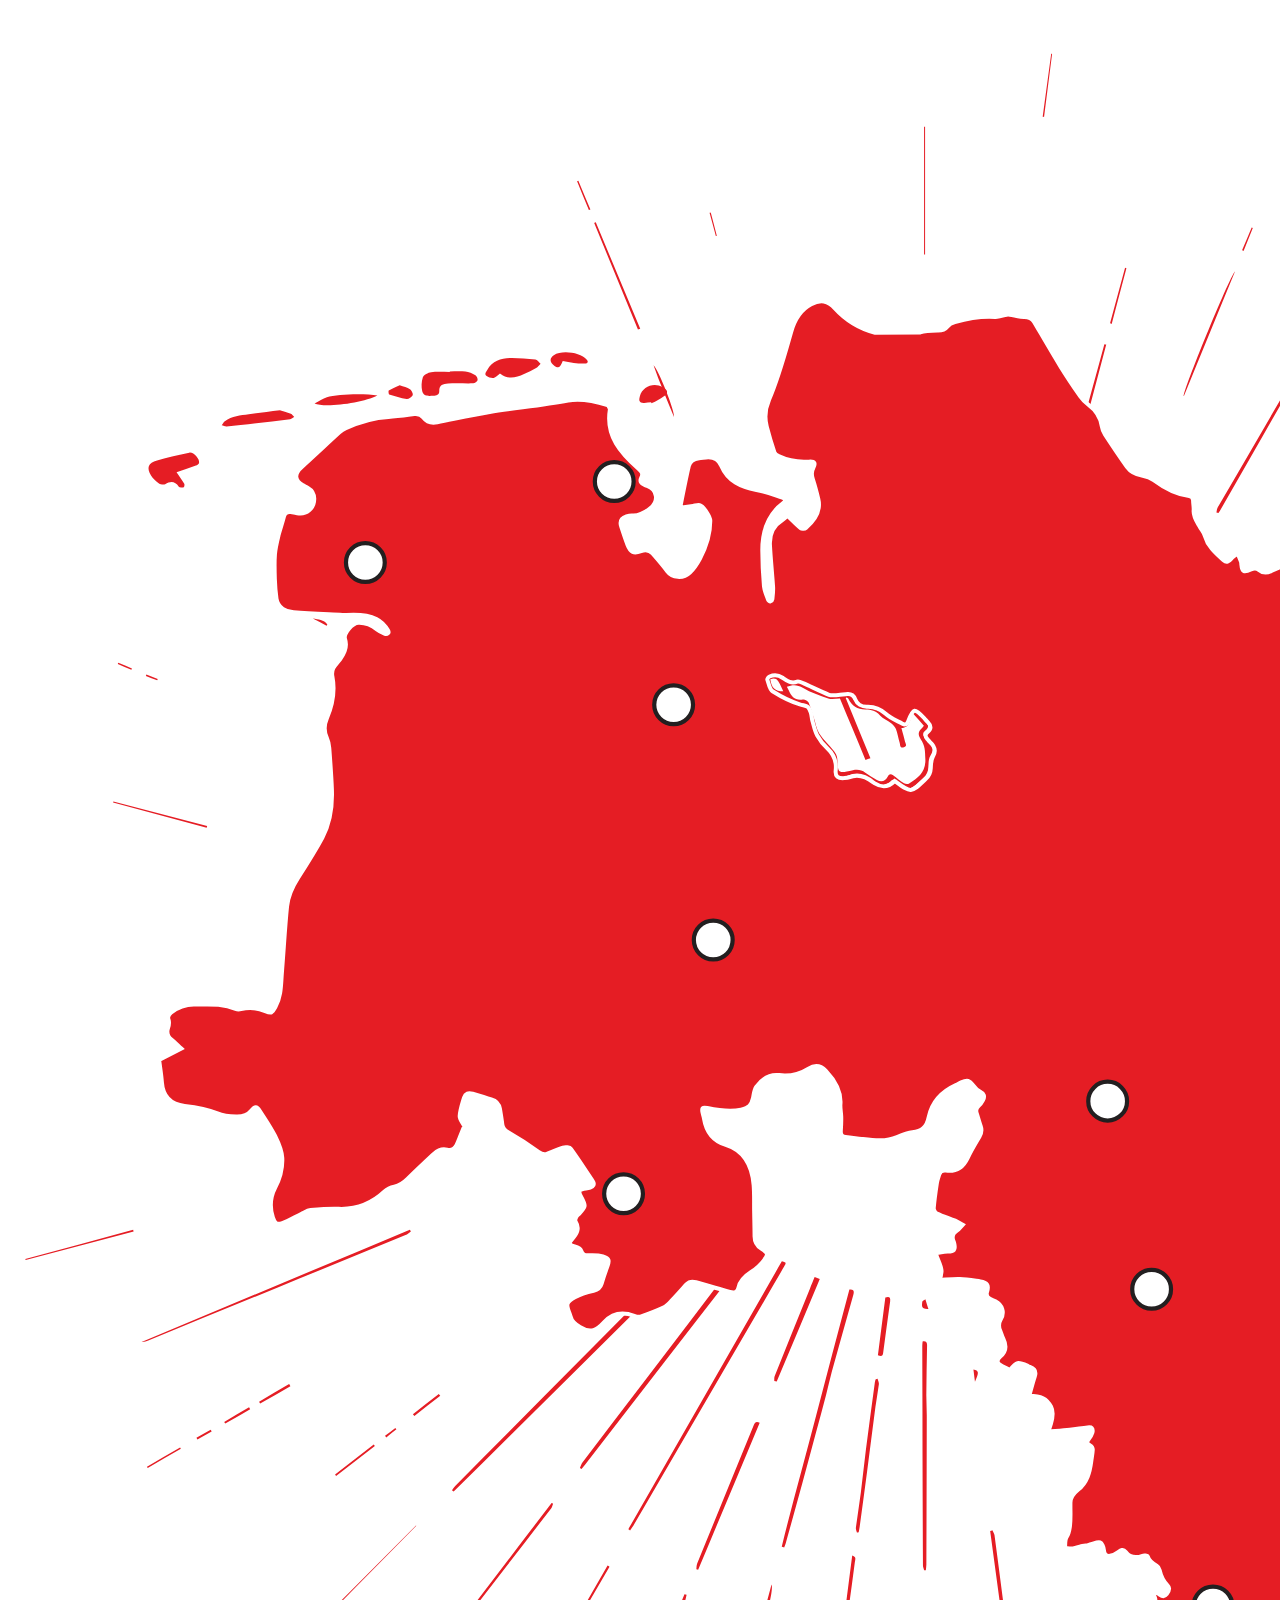
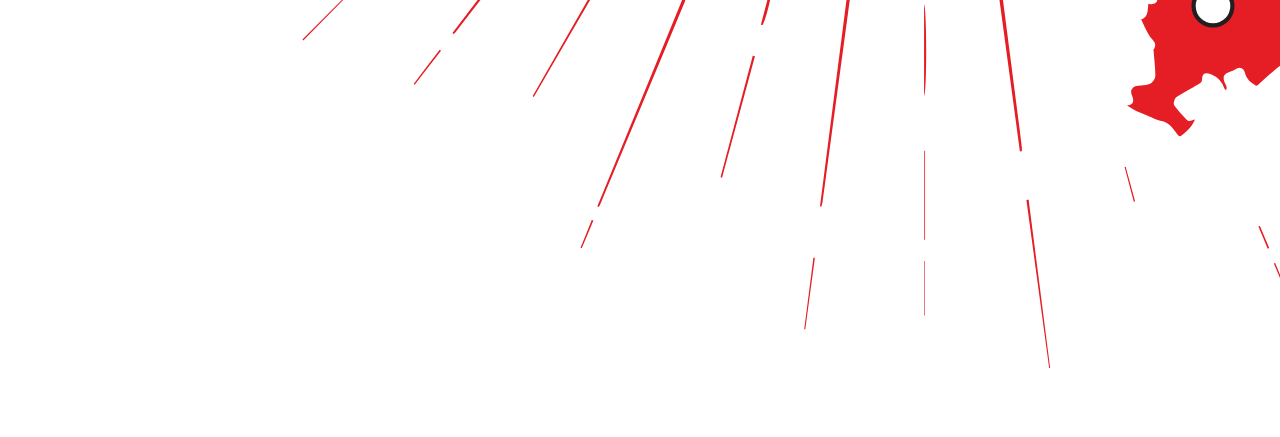
==== index.html @ 207e8966 "initial draft" ====
<!DOCTYPE html>
<meta charset="UTF-8">
<head>

    <link rel="stylesheet" type="text/css" href="tooltipster/dist/css/plugins/tooltipster/sideTip/themes/tooltipster-sideTip-noir.min.css"/>
    <link rel="stylesheet" type="text/css" href="tooltipster/dist/css/tooltipster.bundle.min.css" />

    <script type="text/javascript" src="https://code.jquery.com/jquery-1.10.0.min.js"></script>
    <script type="text/javascript" src="tooltipster/dist/js/tooltipster.bundle.min.js"></script>

    <script>
    $(document).ready(function() {
        $('.tooltip').tooltipster({
            theme: 'tooltipster-noir',
            'maxWidth': 270, // set max width of tooltip box
            trigger: 'custom', // add custom trigger
            contentAsHTML: true,
            triggerOpen: { // open tooltip when element is clicked, tapped (mobile) or hovered
                click: true,
                tap: true,
                mouseenter: true
                },
                triggerClose: { // close tooltip when element is clicked again, tapped or when the mouse leaves it
                click: true,
                scroll: false, // ensuring that scrolling mobile is not tapping!
                tap: true,
                mouseleave: true
                },
            functionInit: function(instance) {
                var svgObject = instance.elementOrigin();
                $.getJSON("./universities.json",
                    function(data) {
                        var instData = data[svgObject.id];
                        var content = "<strong>Universität:</strong> " + instData.name + "<br><br><strong>Projekte:</strong><br><ul><li>" + instData.projects.join('</li><li>') + "</li></ul>";
                        instance.content(content);
                    }).fail(
                        function() {
                            console.log("Error fetching universities data.");
                        });
            },
            functionBefore: function(instance) {
                var svgObject = instance.elementOrigin();
                svgObject.childNodes[0].style.fill = "#231f20";
            },
            functionAfter: function(instance) {
                var svgObject = instance.elementOrigin();
                svgObject.childNodes[0].style.fill = "#ffffff";
            }
        });
    });
    </script>

</head>

<body>
	<h1></h1>
	<div id="mapdiv">
<svg
   version="1.1"
   id="svg2"
   xml:space="preserve"
   width="1955.9067"
   height="2004"
   viewBox="0 0 1955.9067 2004"
   sodipodi:docname="karte_web.svg"
   inkscape:version="1.1 (c68e22c387, 2021-05-23)"
   xmlns:inkscape="http://www.inkscape.org/namespaces/inkscape"
   xmlns:sodipodi="http://sodipodi.sourceforge.net/DTD/sodipodi-0.dtd"
   xmlns="http://www.w3.org/2000/svg"
   xmlns:svg="http://www.w3.org/2000/svg"><defs
     id="defs6"><clipPath
       clipPathUnits="userSpaceOnUse"
       id="clipPath16"><path
         d="M 0,1502.998 H 1466.933 V 0 H 0 Z"
         id="path14" /></clipPath></defs><sodipodi:namedview
     id="namedview4"
     pagecolor="#ffffff"
     bordercolor="#666666"
     borderopacity="1.0"
     inkscape:pageshadow="2"
     inkscape:pageopacity="0.0"
     inkscape:pagecheckerboard="0"
     showgrid="false"
     inkscape:zoom="0.38722555"
     inkscape:cx="977.46649"
     inkscape:cy="1002"
     inkscape:window-width="1920"
     inkscape:window-height="1011"
     inkscape:window-x="0"
     inkscape:window-y="0"
     inkscape:window-maximized="1"
     inkscape:current-layer="g12" />
     <g
     id="g8"
     inkscape:groupmode="layer"
     inkscape:label="karte_web"
     transform="matrix(1.3333333,0,0,-1.3333333,0,2004)"><g
       id="g10"><g
         id="g12"
         clip-path="url(#clipPath16)"><g
           id="g18"
           transform="translate(12.9888,574.5007)"><path
             d="m 0,0 c 26.957,7.341 53.914,14.681 80.871,22.021 0.125,-0.467 0.25,-0.935 0.376,-1.402 C 54.25,13.5 27.253,6.382 0.256,-0.737 0.171,-0.491 0.085,-0.245 0,0"
             style="fill:#e51d24;fill-opacity:1;fill-rule:nonzero;stroke:none"
             id="path20" /></g><g
           id="g22"
           transform="translate(79.019,917.7146)"><path
             d="m 0,0 c 23.444,-6.164 46.888,-12.328 70.332,-18.492 -0.119,-0.449 -0.237,-0.899 -0.356,-1.349 L -0.202,-0.764 C -0.134,-0.509 -0.067,-0.255 0,0"
             style="fill:#e51d24;fill-opacity:1;fill-rule:nonzero;stroke:none"
             id="path24" /></g><g
           id="g26"
           transform="translate(162.1313,452.3259)"><path
             d="M 0,0 C 6.222,3.643 12.444,7.285 18.667,10.927 18.941,10.473 19.215,10.018 19.489,9.563 13.268,5.972 7.047,2.38 0.826,-1.211 0.55,-0.808 0.275,-0.404 0,0"
             style="fill:#e51d24;fill-opacity:1;fill-rule:nonzero;stroke:none"
             id="path28" /></g><g
           id="g30"
           transform="translate(104.2529,418.7673)"><path
             d="m 0,0 c 8.28,4.777 16.56,9.555 24.839,14.332 0.189,-0.329 0.377,-0.658 0.566,-0.987 C 17.116,8.565 8.828,3.786 0.539,-0.994 0.359,-0.662 0.18,-0.331 0,0"
             style="fill:#e51d24;fill-opacity:1;fill-rule:nonzero;stroke:none"
             id="path32" /></g><g
           id="g34"
           transform="translate(152.75,445.1999)"><path
             d="m 0,0 c -3.583,-1.995 -7.165,-3.991 -10.748,-5.987 -0.226,0.383 -0.451,0.767 -0.677,1.151 3.555,2.036 7.111,4.073 10.666,6.11 C -0.506,0.85 -0.253,0.425 0,0"
             style="fill:#e51d24;fill-opacity:1;fill-rule:nonzero;stroke:none"
             id="path36" /></g><g
           id="g38"
           transform="translate(92.5327,1016.4294)"><path
             d="m 0,0 c -3.39,1.448 -6.78,2.897 -10.171,4.346 0.115,0.279 0.231,0.559 0.345,0.839 C -6.409,3.801 -2.992,2.418 0.425,1.035 0.283,0.689 0.142,0.345 0,0"
             style="fill:#e51d24;fill-opacity:1;fill-rule:nonzero;stroke:none"
             id="path40" /></g><g
           id="g42"
           transform="translate(103.7852,1012.8728)"><path
             d="M 0,0 8.514,-3.302 C 8.38,-3.662 8.246,-4.022 8.112,-4.383 5.276,-3.272 2.439,-2.162 -0.397,-1.051 -0.265,-0.701 -0.132,-0.351 0,0"
             style="fill:#e51d24;fill-opacity:1;fill-rule:nonzero;stroke:none"
             id="path44" /></g><g
           id="g46"
           transform="translate(277.0361,1049.4783)"><path
             d="M 0,0 C 0.192,0.315 0.383,0.63 0.575,0.946 -2.038,4.548 -6.329,4.636 -10.303,5.394 -6.869,3.596 -3.435,1.798 0,0 m 486.293,-567.047 c 3.146,7.262 3.016,8.168 -1.15,9.177 0.36,-2.874 0.704,-5.612 1.15,-9.177 M 229.844,86.346 c 4.252,-7.231 8.219,-13.979 12.187,-20.727 0.369,0.044 0.739,0.087 1.108,0.13 0.558,3.907 0.92,7.855 1.722,11.712 1.049,5.045 -2.769,7.46 -5.338,10.538 -0.389,0.465 -1.647,0.468 -2.419,0.3 -2.191,-0.474 -4.338,-1.149 -7.26,-1.953 M -1.765,173.549 c -8.93,1.656 -29.992,1.194 -37.905,-1.187 -3.08,-0.927 -5.819,-2.987 -9.247,-4.817 7.768,-3.469 36.383,0.389 47.152,6.004 M 101.56,-385.835 c 0.047,0.38 0.095,0.761 0.143,1.142 -2.374,1.086 -4.688,2.337 -7.137,3.216 -3.038,1.091 -4.88,2.999 -5.329,6.216 -0.243,1.748 -0.499,3.495 -0.77,5.24 -1.743,11.22 -1.682,11.428 -12.517,14.709 -10.541,3.19 -9.203,5.478 -12.34,-7.266 -0.854,-3.469 -0.898,-6.245 2.125,-8.816 1.061,-0.902 1.889,-4.082 1.392,-4.493 -3.795,-3.142 -3.598,-7.893 -5.333,-11.822 -2.774,-6.285 -5.157,-8.312 -10.196,-7.433 -6.941,1.211 -10.236,-3.621 -14.025,-8.04 21.329,5.783 42.657,11.565 63.987,17.347 M 978.668,-69.86 c -0.913,-0.812 -1.943,-1.679 -2.917,-2.605 -2.918,-2.772 -4.417,-2.624 -6.521,0.777 -1.659,2.681 -3.203,5.433 -4.862,8.113 -2.151,3.471 -3.818,3.741 -6.952,1.019 -3.042,-2.642 -6.03,-5.353 -8.94,-8.14 -1.864,-1.786 -3.805,-2.633 -6.027,-0.895 -4.462,3.488 -9.014,6.89 -13.211,10.678 -7.493,6.764 -14.485,14.106 -22.201,20.593 -5.218,4.385 -11.12,8.075 -17.079,11.433 -7.384,4.16 -14.689,8.274 -19.604,15.447 -2.483,3.624 -5.178,6.658 -9.784,7.702 -3.235,0.733 -4.948,3.17 -5.157,6.639 -0.243,4.024 -0.563,8.053 -1.088,12.048 -0.549,4.174 -3.035,7.822 -6.693,8.965 -9.075,2.835 -18.654,2.529 -27.574,-0.228 -5.334,-1.648 -9.735,-1.436 -14.426,0.683 -2.635,1.191 -5.22,2.53 -7.701,4.017 -8.658,5.19 -17.277,10.445 -25.878,15.73 -6.909,4.245 -14.197,6.416 -22.489,6.604 -7.103,0.161 -12.134,-1.679 -15.723,-7.887 -0.878,-1.518 -2.977,-2.957 -4.706,-3.231 -3.961,-0.629 -8.138,-1.133 -12.04,-0.51 -3.128,0.498 -6.67,2.08 -8.795,4.341 -3.214,3.419 -5.865,7.094 -10.788,8.292 -1.317,0.32 -2.671,1.621 -3.444,2.832 -2.265,3.548 -4.957,3.846 -8.627,2.225 -3.024,-1.337 -6.685,-1.504 -6.479,-6.259 0.039,-0.89 -1.331,-2.148 -2.343,-2.718 -2.626,-1.479 -5.403,-2.696 -8.141,-3.968 -3.243,-1.505 -6.36,-1.468 -9.186,0.975 -1.913,1.653 -3.777,1.387 -5.917,0.297 -5.259,-2.678 -6.709,-1.831 -7.195,3.904 -0.053,0.628 -0.014,1.301 -0.233,1.872 -0.809,2.119 -1.707,4.203 -2.572,6.301 -1.641,-1.364 -3.485,-2.549 -4.871,-4.135 -1.726,-1.976 -3.35,-3.228 -5.677,-1.113 -5.784,5.259 -11.788,10.297 -14.003,18.377 -0.635,2.318 -2.407,4.32 -3.636,6.48 -2.275,3.998 -5.289,7.653 -4.764,12.789 0.24,2.347 -0.469,4.776 -0.424,7.162 0.041,2.243 -0.974,3.313 -3.015,3.501 -10.2,0.941 -18.555,5.855 -26.561,11.818 -2.321,1.729 -5.389,2.887 -8.267,3.344 -4.914,0.781 -9.032,2.755 -11.843,6.705 -5.629,7.911 -11.023,15.995 -16.339,24.123 -1.213,1.854 -2.141,4.112 -2.463,6.292 -1.025,6.938 -4.532,12.085 -10.111,16.181 -2.304,1.692 -4.411,3.872 -6.039,6.223 -5.086,7.342 -10.105,14.746 -14.772,22.357 -6.787,11.069 -13.26,22.331 -19.833,33.531 -1.739,2.963 -4.17,3.726 -7.585,3.691 -3.52,-0.036 -7.048,1.105 -10.581,1.679 -0.786,0.128 -1.634,0.179 -2.408,0.03 -2.891,-0.557 -5.811,-1.902 -8.635,-1.706 -10.374,0.716 -20.365,-1.029 -30.209,-3.907 -2.068,-0.605 -4.337,-1.786 -5.653,-3.401 -1.94,-2.379 -4.033,-2.849 -6.884,-2.91 -4.486,-0.096 -9.148,-0.147 -13.401,-1.375 -11.339,-3.273 -22.287,-3.292 -33.854,-0.302 -12.171,3.147 -21.954,9.225 -30.216,18.298 -5.361,5.887 -10.667,6.803 -17.771,3.109 -8.538,-4.439 -12.587,-12.167 -15.049,-20.866 -4.843,-17.111 -9.422,-34.277 -16.522,-50.673 -2.733,-6.313 -3.54,-13.213 -1.763,-20.047 1.71,-6.577 3.663,-13.099 5.775,-19.558 0.381,-1.164 1.908,-2.206 3.148,-2.795 7.211,-3.422 14.793,-4.713 22.803,-4.09 4.266,0.332 5.139,-1.228 3.182,-4.821 -1.517,-2.784 -1.308,-5.402 -0.336,-8.348 1.61,-4.877 2.902,-9.87 4.102,-14.869 2.272,-9.454 -2.667,-15.995 -9.279,-21.638 -0.826,-0.704 -3.169,-0.831 -3.943,-0.187 -3.382,2.816 -6.444,6.015 -9.839,9.284 -1,-0.867 -2.271,-2.313 -3.84,-3.269 -7.021,-4.281 -9.752,-10.83 -9.366,-18.606 0.525,-10.575 1.682,-21.118 2.368,-31.688 0.195,-2.989 -0.219,-6.034 -0.559,-9.03 -0.074,-0.657 -0.929,-1.43 -1.609,-1.72 -0.304,-0.129 -1.361,0.696 -1.562,1.269 -1.165,3.306 -2.821,6.61 -3.111,10.017 -0.77,9.038 -1.243,18.127 -1.255,27.195 -0.017,13.955 3.762,26.426 15.571,35.281 2.066,1.549 2.068,3.311 -0.558,4.153 -6.438,2.065 -12.836,4.5 -19.446,5.732 -11.657,2.174 -21.438,6.469 -26.391,18.179 -2.105,4.976 -6.134,6.758 -11.356,6.196 -1.755,-0.188 -3.519,-0.304 -5.269,-0.528 -3.697,-0.474 -6.829,-2.396 -7.661,-5.897 -2.375,-9.987 -4.208,-20.102 -6.496,-31.354 3.813,0.569 6.674,1.008 9.538,1.422 1.716,0.247 3.542,0.927 5.134,0.575 2.812,-0.621 7.92,-8.625 7.927,-11.638 0.028,-10.23 -3.01,-19.674 -7.778,-28.543 -2.004,-3.728 -4.429,-7.459 -7.459,-10.354 -5.177,-4.947 -13.37,-4.024 -17.07,0.944 -3.434,4.613 -7.247,8.949 -10.997,13.318 -2.337,2.724 -5.273,3.135 -8.586,1.822 -5.425,-2.151 -8.085,-0.981 -10.224,4.675 -1.695,4.479 -3.183,9.039 -4.669,13.594 -1.411,4.327 -0.448,6.28 3.845,7.727 1.414,0.476 2.983,0.844 4.448,0.751 5.496,-0.353 9.696,2.284 13.655,5.563 6.383,5.285 5.132,13.577 -2.474,16.543 -0.587,0.229 -1.154,0.518 -1.755,0.702 -3.057,0.936 -4.079,2.798 -2.606,5.752 1.383,2.776 0.252,4.216 -2.009,6.216 -13.31,11.769 -24.892,24.551 -21.658,44.447 0.041,0.249 0.166,0.568 0.063,0.741 -0.563,0.951 -0.998,2.439 -1.816,2.706 -9.59,3.137 -18.975,5.524 -29.553,3.565 -19.456,-3.603 -39.225,-5.48 -58.778,-8.613 -13.188,-2.114 -26.227,-5.162 -39.337,-7.765 -4.148,-0.824 -7.883,-0.014 -10.481,3.534 -1.829,2.495 -4.053,2.988 -6.936,2.602 -6.377,-0.853 -12.765,-1.815 -19.178,-2.154 -11.278,-0.597 -21.802,-3.803 -31.982,-8.385 -1.801,-0.811 -3.529,-1.982 -4.991,-3.316 -9.563,-8.724 -18.964,-17.627 -28.583,-26.287 -5.126,-4.615 -4.84,-9.755 1.127,-13.101 1.32,-0.74 2.723,-1.329 4.043,-2.07 3.142,-1.765 4.644,-4.518 4.698,-8.087 0.11,-7.177 -5.869,-12.277 -12.745,-10.898 -1.607,0.323 -3.227,0.58 -4.844,0.856 -2.852,0.488 -4.422,-0.59 -5.152,-3.524 -1.154,-4.639 -2.852,-9.145 -3.991,-13.788 -1.159,-4.731 -2.372,-9.524 -2.741,-14.353 -0.471,-6.148 -0.277,-12.364 -0.071,-18.541 0.165,-4.958 0.509,-9.941 1.248,-14.841 1.05,-6.965 7.36,-9.75 12.851,-10.192 12.16,-0.981 24.368,-1.365 36.558,-1.978 1.007,-0.051 2.022,-0.049 3.027,0.016 7.688,0.496 15.23,0.641 22.477,-2.985 C 1.442,4.022 4.096,1.154 6.133,-2.531 6.455,-3.113 6.665,-4.305 6.365,-4.564 5.81,-5.044 4.671,-5.429 4.072,-5.169 c -2.168,0.94 -4.45,1.871 -6.255,3.34 -3.997,3.253 -8.432,5.036 -13.548,4.931 -4.859,-0.101 -11.67,-8.072 -10.295,-12.297 1.916,-5.888 -0.244,-10.415 -3.677,-14.958 -2.864,-3.789 -7.045,-6.831 -5.839,-12.894 2.177,-10.958 0.188,-21.544 -4.217,-31.77 -2.016,-4.681 -2.149,-9.456 0.051,-14.311 1.067,-2.356 1.63,-5.068 1.832,-7.665 0.807,-10.44 1.597,-20.891 1.992,-31.353 0.473,-12.523 -1.213,-24.854 -7.179,-35.984 -5.531,-10.319 -11.859,-20.232 -18.212,-30.083 -4.263,-6.611 -7.449,-13.689 -8.24,-21.346 -1.682,-16.296 -2.468,-32.682 -3.837,-49.013 -0.752,-8.988 -0.298,-18.235 -4.915,-26.54 -2.486,-4.471 -2.879,-4.963 -7.692,-2.961 -5.959,2.478 -11.843,3.095 -18.069,1.482 -1.27,-0.329 -2.89,-0.322 -4.073,0.181 -10.145,4.317 -20.79,3.211 -31.36,3.198 -6.478,-0.009 -12.051,-2.147 -17.117,-6.07 -1.884,-1.46 -2.803,-2.622 -1.852,-5.276 0.655,-1.825 0.263,-4.314 -0.393,-6.259 -1.243,-3.692 -0.23,-6.315 2.642,-8.66 2.288,-1.869 4.394,-3.961 7.372,-6.675 -6.357,-3.248 -11.87,-6.065 -16.676,-8.52 0.733,-5.772 1.691,-11.324 2.091,-16.914 0.755,-10.511 6.477,-16.466 17.086,-17.607 8.404,-0.905 16.649,-2.307 24.615,-5.591 4.29,-1.769 9.291,-2.303 13.996,-2.426 4.063,-0.105 8.344,0.632 11.232,4.35 2.827,3.641 4.223,3.595 6.691,-0.314 3.837,-6.078 8.019,-12.001 11.195,-18.416 2.581,-5.216 5.19,-10.994 5.461,-16.634 0.364,-7.59 -1.659,-15.215 -5.296,-22.219 -3.716,-7.158 -4.231,-14.647 -1.751,-22.393 1.368,-4.272 2.804,-5.773 7.044,-4.272 5.026,1.778 9.643,4.695 14.476,7.04 2.172,1.053 4.382,2.542 6.672,2.746 7.032,0.627 14.131,1.214 21.167,0.93 13.399,-0.54 24.629,3.836 34.329,12.959 1.916,1.802 4.723,3.094 7.323,3.631 4.083,0.844 7.046,2.935 9.911,5.776 6.534,6.477 13.268,12.754 19.995,19.034 2.723,2.541 6.131,3.828 9.764,2.983 3.516,-0.818 5.6,0.483 7.04,3.37 0.947,1.901 1.661,3.919 2.465,5.891 1.159,2.847 2.304,5.699 3.404,8.423 -1.155,2.327 -3.632,4.999 -3.483,7.515 0.277,4.687 1.944,9.324 3.298,13.902 0.935,3.161 3.349,3.784 6.348,2.847 4.694,-1.465 9.39,-2.931 14.119,-4.279 3.682,-1.049 5.81,-3.407 6.433,-7.122 0.647,-3.855 1.29,-7.714 1.772,-11.592 0.357,-2.875 1.735,-4.33 4.394,-5.847 7.835,-4.475 15.458,-9.396 22.742,-14.718 2.232,-1.632 3.796,-2.544 6.298,-1.529 3.974,1.612 7.869,3.512 11.975,4.658 1.869,0.521 5.219,0.301 6.09,-0.897 5.759,-7.924 11.08,-16.17 16.419,-24.392 1.422,-2.192 0.447,-3.877 -1.949,-4.657 -1.07,-0.348 -2.203,-0.533 -3.321,-0.697 -5.429,-0.798 -5.946,-1.859 -3.251,-6.769 3.391,-6.182 3.3,-6.873 -1.609,-12.088 -0.778,-0.827 -1.819,-1.521 -2.287,-2.493 -0.491,-1.019 -1.005,-2.653 -0.533,-3.409 3.316,-5.31 0.921,-9.273 -2.581,-13.203 -2.846,-3.194 -2.263,-4.319 1.871,-5.527 1.837,-0.536 4.39,-1.735 4.864,-3.201 1.115,-3.448 3.113,-3.506 6.044,-3.396 3.438,0.13 7.075,0.148 10.313,-0.826 4.76,-1.433 5.061,-3.083 3.303,-7.712 -1.603,-4.221 -3.065,-8.51 -4.297,-12.851 -0.91,-3.204 -2.664,-4.489 -6.003,-5.207 -4.837,-1.041 -9.802,-2.539 -14.058,-4.984 -6.659,-3.825 -6.704,-5.117 -3.96,-12.17 0.32,-0.823 0.714,-1.636 0.889,-2.493 0.836,-4.092 3.795,-5.594 7.168,-7.748 7.859,-5.019 12.539,-2.033 17.887,3.859 6.09,6.708 14.014,7.854 22.561,4.711 1.461,-0.537 3.358,-1.024 4.702,-0.547 5.938,2.107 11.841,4.375 17.558,7.015 2.181,1.009 3.974,3.034 5.689,4.839 3.803,4.003 7.459,8.148 11.15,12.258 2.027,2.257 4.332,2.502 7.187,1.638 8.448,-2.555 16.974,-4.851 25.439,-7.348 3.188,-0.94 5.662,-0.481 6.36,3.098 1.091,5.587 4.735,8.759 9.304,11.682 3.618,2.317 7.115,5.289 9.651,8.721 3.739,5.058 3.417,5.829 -1.832,9.14 -3.507,2.214 -4.961,5.09 -4.978,9.078 -0.028,6.304 -0.218,12.608 -0.324,18.913 -0.109,6.549 0.166,13.13 -0.373,19.642 -1.157,13.983 -6.276,25.623 -20.951,30.14 -9.945,3.061 -14.691,9.93 -16.28,19.679 -0.243,1.487 -0.775,2.925 -1.099,4.403 -0.807,3.686 -0.094,4.233 3.599,3.478 8.364,-1.71 16.713,-3.248 25.321,-1.147 5.829,1.423 7.614,2.88 8.944,8.728 0.636,2.796 0.791,6.042 2.361,8.22 4.102,5.693 9.42,9.875 17.139,8.929 7.939,-0.975 15.287,0.588 22.057,4.859 4.816,3.038 9.504,2.134 13.098,-1.658 6.606,-6.973 11.699,-14.791 10.896,-25.159 -0.228,-2.945 0.447,-5.954 0.589,-8.94 0.095,-2 0.01,-4.012 -0.049,-6.018 -0.057,-1.883 -0.233,-3.763 -0.271,-5.646 -0.049,-2.426 1.158,-3.649 3.619,-3.891 4.016,-0.394 8.012,-0.98 12.021,-1.442 8.906,-1.026 17.78,-2.225 26.488,1.445 3.697,1.558 7.605,3.176 11.526,3.521 7.271,0.64 10.772,4.181 12.224,11.207 2.396,11.582 9.735,19.391 20.39,24.226 1.378,0.625 2.706,1.358 4.073,2.008 4.579,2.178 6.067,1.666 9.217,-2.462 1.323,-1.734 2.924,-3.56 4.819,-4.484 3.14,-1.531 3.769,-3.564 2.315,-6.384 -0.788,-1.53 -1.824,-3.094 -3.143,-4.148 -2.009,-1.603 -2.42,-3.317 -1.651,-5.635 1.071,-3.227 1.905,-6.537 3.047,-9.738 1.016,-2.846 0.645,-5.252 -0.936,-7.865 -3.194,-5.279 -6.316,-10.635 -8.986,-16.191 -3.311,-6.888 -8.602,-10.225 -16.176,-9.253 -2.519,0.325 -4.227,-0.369 -4.982,-2.851 -0.659,-2.166 -1.461,-4.323 -1.798,-6.546 -0.946,-6.225 -1.853,-12.467 -2.368,-18.735 -0.107,-1.31 1.209,-3.46 2.426,-4.025 4.449,-2.063 9.169,-3.536 13.713,-5.408 1.962,-0.808 3.746,-2.046 5.61,-3.088 -1.406,-1.488 -2.589,-3.329 -4.265,-4.389 -3.232,-2.041 -4.191,-4.482 -2.584,-7.95 0.262,-0.566 0.39,-1.201 0.53,-1.815 1.067,-4.694 -0.094,-5.882 -4.857,-5.877 -2.894,0.004 -5.79,-0.708 -9.056,-1.149 1.857,-7.155 7.272,-13.05 2.281,-20.17 5.646,0.292 10.765,0.91 15.854,0.721 5.143,-0.19 10.267,-1.11 15.381,-1.838 5.063,-0.721 6.564,-2.963 4.961,-7.829 -0.871,-2.645 0.028,-4.101 2.204,-5.203 1.35,-0.682 2.772,-1.224 4.113,-1.922 5.195,-2.701 7.003,-8.389 4.023,-13.385 -1.656,-2.778 -1.758,-5.404 -0.577,-8.282 0.861,-2.098 1.431,-4.33 2.428,-6.356 2.518,-5.113 2.536,-9.523 -2.324,-13.494 -1.524,-1.245 -3.216,-3.855 -0.545,-5.744 2.422,-1.714 5.265,-2.832 7.832,-4.166 4.92,6.165 5.951,6.397 13.002,3.223 0.69,-0.31 1.339,-0.73 2.05,-0.976 3.659,-1.262 4.812,-3.571 3.582,-7.345 -1.539,-4.725 -2.772,-9.548 -4.115,-14.248 8.882,-0.032 13.186,-2.121 16.355,-8.245 2.143,-4.141 1.191,-8.339 -0.036,-12.49 -0.65,-2.196 -1.419,-4.357 -2.038,-6.242 5.761,0.522 10.937,0.916 16.093,1.48 4.458,0.486 8.889,1.212 13.345,1.723 1.054,0.121 2.647,0.198 3.119,-0.398 0.635,-0.802 0.814,-2.398 0.486,-3.431 -0.521,-1.642 -1.454,-3.231 -2.517,-4.607 -1.75,-2.264 -2.142,-3.834 1.091,-5.111 0.877,-0.346 1.757,-2.055 1.714,-3.101 -0.122,-2.971 -0.74,-5.919 -1.127,-8.881 -1.061,-8.107 -2.966,-15.613 -9.869,-21.238 -2.755,-2.245 -5.644,-6.197 -5.73,-9.446 -0.164,-6.183 0.444,-12.351 -0.478,-18.601 -0.41,-2.785 -0.693,-5.04 -2.407,-7.536 -1.4,-2.041 -0.888,-5.396 -1.223,-8.167 1.997,-0.112 4.032,-0.515 5.98,-0.257 2.097,0.277 4.093,1.254 6.172,1.768 1.187,0.294 2.469,0.187 3.678,0.419 1.23,0.235 2.411,0.709 3.633,0.998 2.333,0.55 4.925,1.87 6.936,1.273 1.376,-0.407 2.582,-3.468 2.739,-5.432 0.258,-3.224 1.693,-4.949 4.631,-4.547 2.14,0.294 4.326,1.494 6.111,2.807 1.952,1.436 3.813,2.654 5.51,0.329 3.469,-4.753 7.706,-4.928 12.731,-3.083 1.158,0.426 3.798,0.035 3.924,-0.453 0.966,-3.746 3.795,-5.351 6.779,-7.087 1.048,-0.61 1.913,-2.12 2.188,-3.368 0.978,-4.431 2.749,-8.302 6.072,-11.518 2.349,-2.274 0.541,-4.503 -0.837,-6.392 -1.506,-2.066 -3.464,-1.633 -5.325,-0.303 -1.574,1.125 -3.147,2.252 -4.847,3.468 -0.226,-0.728 -0.417,-1.002 -0.351,-1.184 0.473,-1.295 0.971,-2.584 1.515,-3.85 1.263,-2.943 0.391,-4.249 -2.846,-4.104 -0.984,0.044 -1.957,0.321 -3.015,0.505 -1.56,-4.438 1.354,-10.659 -6.256,-12.661 2.651,-5.31 4.535,-10.648 7.763,-14.985 2.037,-2.739 4.947,-4.288 2.058,-7.983 -0.234,-0.3 -0.022,-0.965 0.017,-1.458 0.495,-6.23 1.253,-12.457 1.319,-18.691 0.017,-1.591 -1.843,-4.077 -3.382,-4.622 -3.016,-1.07 -6.429,-0.975 -9.644,-1.551 -1.081,-0.193 -2.231,-0.768 -3.051,-1.501 -2.432,-2.175 -2.704,-4.588 -1.309,-7.726 1.823,-4.1 0.411,-5.692 -3.97,-5.307 -0.53,0.047 -1.068,0.007 -1.603,0.007 -0.127,-0.319 -0.253,-0.637 -0.38,-0.956 2.81,-1.769 5.502,-3.78 8.46,-5.251 4.172,-2.077 8.529,-3.785 12.833,-5.59 2.313,-0.971 4.619,-2.308 7.034,-2.602 3.453,-0.42 5.879,-1.983 7.871,-4.62 1.369,-1.812 2.82,-3.561 4.198,-5.366 1.536,-2.014 3.427,-2.158 5.252,-0.684 5.448,4.401 10.396,9.202 11.633,17.418 -1.557,-1.297 -2.54,-2.474 -3.799,-3.059 -1.202,-0.559 -3.355,-1.178 -3.944,-0.601 -3.298,3.23 -6.438,6.677 -9.171,10.389 -0.602,0.817 0.152,3.804 1.143,4.433 5.725,3.633 11.763,6.77 17.558,10.297 1.087,0.661 2.166,2.316 2.203,3.541 0.118,4.027 0.929,4.667 4.754,3.14 4.774,-1.906 7.832,-5.195 9.367,-10.184 0.376,-1.223 2.36,-1.953 3.605,-2.91 0.298,1.689 0.936,3.406 0.792,5.057 -0.124,1.422 -1.231,2.733 -1.741,4.152 -1.216,3.387 -0.275,4.938 3.146,5.797 1.391,0.35 2.838,0.868 3.997,1.684 3.12,2.194 4.81,1.338 5.727,-2.477 0.481,-2.006 1.77,-3.959 3.128,-5.57 1.185,-1.407 3.039,-2.229 4.488,-3.44 1.513,-1.265 2.739,-1.314 4.253,0.101 4.049,3.786 8.166,7.504 12.354,11.135 2.362,2.047 5.016,3.76 7.367,5.82 4.286,3.755 5.085,-2.271 7.859,-2.677 0.242,-0.036 0.483,-0.081 1.022,-0.173 4.153,7.295 11.42,3.301 17.194,4.468 0.897,1.309 1.478,3.208 2.578,3.583 4.96,1.688 6.51,5.113 7.014,10.047 0.192,1.887 2.744,3.944 4.701,5.131 2.269,1.375 4.169,-0.128 5.804,-2.075 0.68,-0.811 2.767,-1.569 3.363,-1.147 5.63,3.989 13.691,5.039 16.086,13.048 0.269,0.898 1.051,1.74 1.789,2.387 3.45,3.024 6.994,5.941 10.456,8.953 5.654,4.92 7.686,11.147 6.787,18.527 -0.138,1.139 0.563,3.369 1.112,3.447 5.02,0.723 10.639,2.671 15.017,1.164 6.235,-2.146 11.502,-7.023 17.328,-10.49 2.162,-1.287 4.667,-2.328 7.135,-2.707 5.297,-0.814 9.811,1.769 14.219,4.253 4.868,2.743 9.521,4.359 13.483,-1.389 0.099,-0.144 0.468,-0.102 1.864,-0.36 -0.388,2.374 -0.386,4.515 -1.138,6.346 -0.745,1.815 -2.202,3.355 -3.431,4.951 -2.345,3.044 -2.054,6.01 0.72,8.393 3.221,2.768 6.564,5.526 10.246,7.59 3.249,1.822 4.277,3.399 1.898,6.599 -3.747,5.043 -5.133,10.688 -4.902,17.049 0.106,2.912 -0.913,6.558 -2.771,8.703 -3.914,4.519 -6.202,9.638 -8.202,15.088 -0.604,1.646 -1.829,3.227 -3.148,4.42 -3.788,3.421 -7.688,6.762 -7.863,12.354 -0.224,7.171 -0.274,14.35 -0.215,21.524 0.009,1.13 0.715,2.539 1.557,3.326 3.161,2.954 6.4,5.848 9.816,8.496 5.254,4.072 5.293,13.325 0.179,17.486 -1.469,1.196 -2.999,3.419 -2.965,5.141 0.081,4.23 0.581,8.671 5.655,10.966 -2.844,2.332 -5.046,5.07 -7.893,6.247 -3.936,1.627 -3.978,5.26 -5.506,8.085 -1.298,2.401 -3.313,5.62 -2.607,7.633 1.213,3.453 5.152,1.968 8.089,1.75 4.646,-0.345 11.612,5.194 11.583,9.699 -0.021,3.304 1.553,4.673 4.377,5.008 7.376,0.873 14.753,1.87 22.16,2.333 10.858,0.677 21.787,-1.226 32.594,2.411 4.561,1.535 9.991,0.481 15.026,0.615 5.679,0.151 6.992,1.554 6.014,7.157 -0.239,1.374 -1.593,2.705 -2.722,3.744 -3.665,3.376 -3.271,6.325 1.336,8.314 1.614,0.697 3.347,1.116 5.013,1.699 7.26,2.542 13.169,6.881 17.265,13.436 2.561,4.097 1.62,9.282 -1.653,10.406 -5.608,1.927 -7.412,5.937 -5.683,11.533 1.769,5.72 6.079,7.935 11.292,9.449 1.479,0.43 3.445,1.638 3.811,2.892 0.628,2.15 0.174,4.618 0.174,7.134 -4.308,-2.262 -4.815,-1.931 -5.505,2.845 -0.131,0.906 -0.553,2.428 -1.052,2.521 -5.173,0.956 -6.188,5.897 -8.994,9.091 -2.383,2.712 -2.076,5.118 0.671,7.49 0.932,0.805 2.172,2.636 1.849,3.27 -1.307,2.557 -3.302,4.75 -4.787,7.232 -1.276,2.135 -2.814,4.421 -3.031,6.752 -0.11,1.187 2.212,3.247 3.82,3.808 3.05,1.067 6.389,1.29 9.59,1.95 3.951,0.814 6.251,6.532 3.503,9.409 -2.397,2.51 -5.464,4.383 -8.25,6.517 -2.445,1.873 -5.363,3.343 -7.276,5.651 -4.505,5.432 -8.245,11.508 -12.84,16.854 -4.17,4.853 -4.512,9.722 -2.458,15.434 2.276,6.329 4.131,7.666 10.954,6.863 0.775,-0.091 1.569,-0.012 2.843,-0.012 -3.052,4.956 -5.564,9.635 -8.641,13.909 -7.042,9.786 -6.969,19.996 0.567,29.134 0.4,0.486 0.945,0.944 1.115,1.508 0.299,0.989 0.842,2.581 0.416,2.969 -0.797,0.726 -2.285,1.176 -3.352,0.987 -1.116,-0.198 -2.122,-1.225 -3.091,-1.994 -2.034,-1.614 -3.911,-1.578 -5.645,0.398 -0.83,0.946 -1.74,1.871 -2.351,2.954 -6.124,10.859 -12.261,21.711 -18.232,32.654 -1.519,2.787 -2.99,4.974 -6.501,5.628 -1.629,0.303 -3.414,2.117 -4.252,3.708 -1.018,1.934 -0.916,4.423 -1.659,6.545 -0.799,2.282 -2.044,4.404 -3.044,6.618 -2.255,4.991 -5.49,9.812 -6.436,15.044 -1,5.522 0.308,11.439 0.384,17.187 0.033,2.546 1.141,3.782 3.349,4.83 6.616,3.139 13.61,3.423 20.725,3.36 3.888,-0.033 8.042,-0.531 11.613,0.618 7.339,2.362 14.954,4.48 20.16,11.123 1.59,2.028 3.091,3.6 3.343,6.38 0.57,6.271 3.156,8.765 9.522,8.856 3.73,0.054 7.939,0.041 11.113,-1.561 6.587,-3.324 13.237,-3.395 20.176,-2.67 1.375,0.144 2.782,0.143 4.162,0.049 8.158,-0.554 15.544,-2.7 20.825,-9.638 0.5,-0.657 2.55,-0.503 3.736,-0.184 1.753,0.471 3.523,2.282 5.028,2.023 5.397,-0.93 9.87,1.145 14.496,3.244 3.438,1.56 6.939,3.207 10.588,4.016 4.689,1.04 8.139,3.546 11.458,6.794 4.766,4.663 8.729,10.707 15.353,10.451 0.57,6.785 0.71,13.04 1.709,19.154 1.204,7.366 3.249,8.407 10.602,7.683 1.509,-0.148 3.993,0.728 4.591,1.878 1.775,3.415 2.831,7.202 4.464,11.648 -5.483,1.676 -10.666,3.064 -15.697,4.874 -2.995,1.077 -6.342,2.222 -8.512,4.366 -8.852,8.747 -10.385,9.069 -20.822,2.055 -0.106,-0.071 -0.208,-0.144 -0.313,-0.214 -6.636,-4.41 -13.883,-3.827 -19.035,2.202 -4.153,4.86 -8.315,9.934 -11.254,15.552 -3.297,6.3 -7.672,11.355 -13.304,16.062 M 850.731,-696.345 c -5.114,0.404 -16.717,-6.249 -18.921,-10.828 -0.398,-0.827 -0.281,-2.224 0.159,-3.065 0.869,-1.659 2.533,-2.97 3.137,-4.683 0.918,-2.601 1.936,-5.513 1.61,-8.131 -0.535,-4.307 -4.123,-5.332 -6.954,-2.042 -2.522,2.932 -4.671,2.868 -7.794,1.173 -5.521,-2.997 -11.076,-6.495 -17.763,-5.391 -2.839,0.469 -5.719,1.596 -8.214,3.052 -5.53,3.229 -10.729,7.026 -16.281,10.21 -1.56,0.895 -3.878,0.468 -5.849,0.648 -0.132,-0.36 -0.265,-0.719 -0.398,-1.078 12.37,-16.425 24.74,-32.85 37.109,-49.274 -0.216,-0.165 -0.432,-0.33 -0.649,-0.494 -6.51,8.268 -13.044,16.519 -19.525,24.81 -5.905,7.553 -11.753,15.151 -17.627,22.729 -1.28,1.653 -2.584,3.237 -5.18,1.687 1.202,-6.267 -1.083,-12.147 -4.204,-17.108 -2.827,-4.493 -7.737,-7.653 -11.594,-11.534 -1.77,-1.779 -3.252,-3.852 -4.799,-5.842 -0.91,-1.172 -1.432,-2.829 -2.578,-3.6 -4.076,-2.745 -8.305,-5.271 -12.553,-7.748 -3.296,-1.92 -6.389,-2.12 -9.008,1.391 -0.551,0.739 -1.92,0.869 -2.912,1.28 -0.256,-0.287 -0.51,-0.575 -0.765,-0.862 3.919,-6.999 7.838,-13.998 11.757,-20.997 -0.51,-0.295 -1.02,-0.59 -1.53,-0.885 -3.533,6.02 -7.067,12.039 -10.6,18.059 -1.192,-5.035 -4.101,-8.309 -8.648,-10.21 -1.123,-6.393 -6.13,-4.08 -9.844,-4.202 -3.795,-0.126 -7.507,0.438 -10.059,-3.558 -0.512,-0.802 -3.154,-0.709 -4.613,-0.305 -1.341,0.372 -2.411,1.721 -4.113,3.037 -7.153,-6.077 -14.364,-12.105 -21.397,-18.333 -0.638,-0.565 -0.538,-2.575 -0.108,-3.642 7.59,-18.837 15.289,-37.631 22.946,-56.44 0.532,-1.309 0.927,-2.674 1.385,-4.013 -0.333,-0.133 -0.667,-0.266 -1.001,-0.4 -0.513,1.069 -1.073,2.117 -1.533,3.207 -8.032,19.066 -15.867,38.218 -24.252,57.127 -1.443,3.253 -5.294,5.401 -7.887,8.194 -2.181,2.347 -4.151,4.891 -6.214,7.348 0.276,0.238 0.552,0.474 0.828,0.711 -2.06,-0.811 -4.121,-1.622 -6.63,-2.61 0.711,-1.72 1.357,-3.434 2.121,-5.094 1.234,-2.684 0.974,-5.192 -0.904,-7.428 -2.377,-2.83 -5.434,-2.816 -7.626,0.135 -1.11,1.493 -1.986,3.232 -2.631,4.984 -1.179,3.202 -3.335,5.195 -6.886,6.435 0.345,-4.528 -2.665,-5.649 -5.915,-7.189 -5.103,-2.419 -9.884,-5.543 -14.668,-8.578 -0.547,-0.348 -0.725,-2.398 -0.246,-3.042 1.926,-2.591 4.178,-4.939 6.475,-7.566 1.78,1.369 3.003,2.873 4.537,3.328 1.45,0.431 3.526,0.216 4.752,-0.59 0.795,-0.522 1.116,-2.823 0.689,-3.969 -2.227,-5.984 -5.166,-11.393 -10.53,-15.48 -5.488,-4.18 -6.825,-4.72 -12.702,-1.053 0.365,-1.938 0.7,-3.716 1.035,-5.495 -0.339,-0.102 -0.677,-0.206 -1.016,-0.308 -0.748,2.585 -1.665,5.136 -2.209,7.763 -0.926,4.473 -3.295,6.437 -7.993,7.584 -6.161,1.504 -11.79,5.06 -17.84,7.185 -4.714,1.656 -8.385,4.481 -11.746,7.947 -0.351,0.363 -0.832,0.691 -0.991,1.13 -0.522,1.438 -0.922,2.92 -1.369,4.385 1.479,0.144 2.964,0.433 4.436,0.382 1.079,-0.038 2.142,-0.523 3.451,-0.871 0,0.716 0.117,1.217 -0.018,1.637 -1.725,5.37 -0.867,8.684 3.36,12.286 0.626,0.534 1.537,0.914 2.357,1.008 2.593,0.3 5.206,0.608 7.808,0.584 3.823,-0.035 4.109,2.044 3.856,5.157 -0.999,12.321 -4.312,24.012 -9.113,35.339 -0.586,1.384 -1.388,2.863 -1.343,4.273 0.04,1.268 0.836,3.278 1.773,3.607 2.793,0.981 3.182,2.898 3.114,5.319 -0.021,0.756 0.041,1.513 0.074,2.27 0.149,3.459 0.842,6.418 4.508,5.714 0.595,2.692 0.323,6.135 1.798,7.235 3.881,2.896 5.849,-2.532 10.135,-3.296 -0.193,1.224 -0.13,2.335 -0.549,3.217 -1.755,3.698 -3.624,7.342 -5.524,10.967 -0.559,1.068 -1.194,2.2 -2.082,2.975 -2.282,1.992 -4.725,3.8 -7.654,6.117 -4.059,-1.528 -8.93,-1.339 -14.235,2.193 1.846,-7.404 3.5,-14.039 5.154,-20.673 -0.632,-0.172 -1.263,-0.345 -1.894,-0.518 -1.993,6.925 -3.985,13.85 -5.833,20.274 -3.238,-0.345 -6.255,-1.085 -9.207,-0.884 -4.378,0.297 -5.784,2.213 -6.226,6.604 -0.126,1.255 -0.796,2.455 -1.218,3.68 -1.348,-0.474 -2.937,-0.648 -3.992,-1.49 -1.752,-1.398 -3.183,-2.733 -5.686,-1.537 -0.858,0.409 -2.208,-0.028 -3.281,-0.29 -1.836,-0.447 -3.6,-1.31 -5.452,-1.548 -3.085,-0.396 -6.569,-2.264 -9.016,1.304 -1.881,2.744 -1.578,9.416 0.827,11.849 1.941,1.964 2.045,3.934 2.028,6.442 -0.039,5.845 -0.423,11.871 0.832,17.489 1.248,5.587 3.078,11.551 9.144,14.497 0.94,0.457 2.042,1.388 2.299,2.314 1.435,5.17 2.679,10.395 3.89,15.624 0.523,2.259 0.952,4.561 1.129,6.867 0.067,0.875 -0.438,2.234 -1.122,2.651 -2.898,1.765 -2.71,3.771 -1.229,6.391 0.718,1.27 0.747,2.928 1.089,4.41 -1.489,-0.135 -2.975,-0.314 -4.466,-0.399 -3.368,-0.192 -6.744,-0.266 -10.107,-0.522 -2.809,-0.212 -5.614,-0.543 -8.398,-0.968 -1.23,-0.189 -2.381,-0.857 -3.608,-1.109 -4.683,-0.96 -6.544,1.028 -5.079,5.495 1.725,5.258 3.819,10.317 2.13,16.159 -1.226,4.238 -8.112,8.238 -11.977,6.119 -0.688,-0.376 -1.156,-1.882 -1.072,-2.808 0.315,-3.511 0.896,-6.998 1.382,-10.494 1.958,-14.074 3.941,-28.146 5.867,-42.224 0.829,-6.059 1.599,-12.13 2.233,-18.211 0.084,-0.805 -0.798,-1.711 -1.233,-2.57 -0.651,0.89 -1.744,1.715 -1.884,2.678 -1.406,9.708 -2.7,19.433 -3.938,29.164 -1.685,13.237 -3.229,26.492 -5.025,39.713 -0.198,1.463 -1.78,2.692 -2.47,4.148 -0.501,1.059 -0.873,2.33 -0.801,3.476 0.143,2.255 1.027,4.511 0.897,6.725 -0.237,4.019 -0.923,8.019 -1.578,12 -0.159,0.962 -0.932,1.824 -1.423,2.731 -1.003,-0.575 -2.338,-0.911 -2.952,-1.766 -2.788,-3.876 -3.331,-4.095 -7.669,-1.951 -1.471,0.727 -2.933,1.471 -4.386,2.232 -5.504,2.885 -6.15,7.896 -1.246,12.075 2.784,2.372 3.322,4.717 1.884,7.96 -1.326,2.993 -2.872,6.052 -3.321,9.225 -0.431,3.045 -0.224,6.52 0.861,9.363 1.662,4.354 1.023,7.519 -3.233,9.711 -1.677,0.864 -3.448,1.586 -5.014,2.618 -2.74,1.803 -3.926,4.318 -2.376,7.478 1.507,3.072 -0.038,4.149 -2.733,4.585 -9.62,1.557 -19.245,2.388 -28.956,0.626 -1.306,-0.236 -3.178,0.044 -4.05,0.866 -0.652,0.616 -0.633,2.844 -0.019,3.743 2.916,4.276 1.315,8.159 -0.462,12.178 -3.627,8.204 -3.152,9.119 5.74,10.787 1.926,0.362 3.947,0.221 6.559,0.34 -2.335,6.357 -3.826,12.507 4.962,15.875 -5.989,2.324 -10.758,4.221 -15.561,6.026 -4.905,1.842 -6.188,4.231 -5.313,9.295 0.794,4.592 1.224,9.246 1.908,13.857 0.461,3.112 0.786,6.291 1.702,9.278 1.745,5.688 3.953,6.869 9.906,5.995 3.591,-0.527 9.088,2.367 10.754,5.491 3.261,6.115 6.773,12.101 9.83,18.314 0.884,1.795 1.069,4.27 0.7,6.271 -0.636,3.45 -1.992,6.762 -2.981,10.151 -0.906,3.1 -0.215,5.615 2.516,7.659 1.328,0.995 2.204,2.595 2.887,3.434 -2.869,3.16 -5.209,6.023 -7.889,8.521 -0.832,0.776 -2.815,1.134 -3.885,0.71 -12.005,-4.751 -21.085,-12.312 -23.82,-25.71 -0.226,-1.105 -0.763,-2.144 -1.026,-3.246 -1.129,-4.715 -4.019,-7.017 -8.871,-7.955 -5.656,-1.095 -11.164,-3.027 -16.671,-4.799 -5.972,-1.922 -11.958,-2.838 -18.251,-1.938 -6.865,0.981 -13.789,1.546 -20.672,2.416 -4.343,0.549 -5.8,2.007 -5.958,6.372 -0.27,7.482 -0.419,14.974 -0.359,22.462 0.072,9.023 -4.526,15.766 -10.419,21.817 -2.398,2.462 -5.438,2.811 -8.66,0.918 -6.761,-3.974 -13.986,-6.77 -21.951,-5.386 -5.973,1.038 -10.543,-0.916 -14.453,-5.048 -1.139,-1.203 -2.062,-2.752 -2.642,-4.306 -0.698,-1.871 -0.887,-3.927 -1.359,-5.888 -1.617,-6.712 -4.82,-9.267 -11.613,-10.626 -7.681,-1.536 -15.197,-1.059 -22.756,0.474 -0.819,0.166 -1.686,0.1 -3.23,0.177 1.07,-3.635 2.008,-6.821 3.032,-10.299 1.7,0.469 3.102,0.857 4.82,1.332 0.474,-0.919 0.959,-1.857 1.568,-3.034 -1.47,-0.855 -2.729,-1.587 -4.679,-2.722 1.714,-1.247 3.037,-2.472 4.58,-3.278 3.13,-1.631 6.35,-3.099 9.583,-4.523 9.873,-4.35 15.511,-11.787 17.781,-22.394 2.059,-9.621 2.548,-19.204 2.04,-28.957 -0.281,-5.372 -0.051,-10.769 -0.051,-16.155 0.334,-0.163 0.667,-0.326 1.001,-0.488 3.996,4.582 7.992,9.164 12.184,13.971 2.091,-1.945 2.956,-2.749 4.098,-3.812 -5.596,-5.329 -10.96,-10.436 -16.771,-15.97 2.387,-1.796 4.009,-3.102 5.717,-4.284 3.178,-2.2 3.975,-4.853 2.325,-8.49 -2.382,-5.247 -5.86,-9.412 -10.944,-12.127 -4.959,-2.648 -8.663,-6.046 -10.155,-11.889 -1.17,-4.579 -3.988,-5.684 -8.885,-4.355 -8.277,2.248 -16.527,4.605 -24.727,7.117 -2.705,0.829 -4.856,0.744 -6.798,-1.469 -2.982,-3.399 -5.877,-6.899 -9.117,-10.039 -2.841,-2.754 -5.809,-5.633 -9.252,-7.445 -4.768,-2.509 -9.953,-4.339 -15.125,-5.911 -2.212,-0.672 -5.048,-0.546 -7.248,0.223 -7.993,2.796 -14.828,1.492 -20.752,-4.615 -2.196,-2.263 -4.502,-4.421 -6.813,-6.567 -1.989,-1.847 -3.953,-2.099 -6.441,-0.474 -5.53,3.611 -5.6,3.472 -10.747,-0.476 -15.217,-11.672 -30.439,-23.335 -45.67,-34.987 -1.121,-0.857 -2.332,-1.597 -3.501,-2.392 -0.341,0.454 -0.68,0.908 -1.02,1.361 17.113,13.33 34.227,26.659 51.491,40.106 -6.797,4.227 -7.043,11.577 -9.276,17.782 -0.512,1.421 1.03,4.106 2.342,5.567 5.204,5.791 12.001,8.557 19.634,9.574 1.209,0.161 3.047,0.803 3.357,1.666 1.985,5.534 3.625,11.19 5.424,16.953 -2.91,2.247 -6.221,2.698 -9.892,2.04 -3.944,-0.707 -7.987,-1.279 -9.997,4.089 -54.273,-31.063 -108.275,-61.972 -162.278,-92.881 -0.329,0.571 -0.659,1.141 -0.988,1.711 53.138,30.947 106.275,61.893 159.594,92.945 -6.488,4 -6.877,6.049 -2.171,11.655 2.37,2.823 3.801,5.454 1.554,9.118 -1.562,2.547 -0.773,5.124 1.244,7.272 0.778,0.827 1.551,1.667 2.402,2.415 2.737,2.409 3.432,4.816 1.089,8.134 -1.467,2.078 -1.996,4.819 -3.203,7.923 -19.568,-7.997 -39.32,-16.068 -59.071,-24.139 l -0.775,1.139 c 1.328,1.009 2.518,2.344 4.007,2.975 16.143,6.837 32.339,13.55 48.508,20.327 5.559,2.33 11.083,4.746 17.701,7.586 -5.063,6.948 -9.707,13.471 -14.592,19.808 -0.512,0.664 -2.584,0.619 -3.7,0.232 -3.932,-1.36 -7.766,-3.003 -11.628,-4.558 -3.607,-1.454 -6.308,-0.605 -9.069,2.32 -2.628,2.784 -6.019,4.904 -9.276,7.005 -0.969,0.626 -2.703,0.533 -3.939,0.207 -23.781,-6.273 -47.557,-12.571 -71.276,-19.073 -2,-0.547 -3.821,-2.355 -5.336,-3.948 -4.971,-5.226 -9.649,-10.641 -17.555,-11.595 -1.897,-0.229 -3.818,-1.931 -5.333,-3.372 -9.131,-8.685 -19.794,-13.037 -32.521,-12.755 -7.936,0.174 -15.893,-0.419 -23.831,-0.838 -1.382,-0.074 -2.783,-0.872 -4.064,-1.547 -5.085,-2.677 -9.902,-6.039 -15.238,-8.016 -6.705,-2.482 -10.033,-0.175 -11.863,6.742 -0.378,1.428 -0.821,2.839 -1.319,4.55 -13.205,-3.445 -26.063,-6.8 -38.921,-10.155 -0.139,0.37 -0.277,0.739 -0.415,1.108 1.22,0.476 2.409,1.063 3.664,1.409 10.702,2.95 21.397,5.931 32.142,8.717 2.495,0.647 3.116,1.741 3.521,4.305 0.814,5.16 1.888,10.465 4.017,15.186 2.88,6.389 4.619,13.043 4.298,19.767 -0.229,4.811 -2.418,9.737 -4.596,14.191 -2.648,5.415 -6.289,10.335 -9.331,15.569 -1.636,2.816 -4.036,2.082 -5.911,1.147 -6.387,-3.184 -12.978,-3.791 -19.895,-2.62 -1.204,0.204 -2.505,-0.055 -3.749,-0.201 -9.494,-1.106 -18.985,-2.237 -28.547,-2.845 8.797,1.31 17.594,2.618 26.391,3.928 0.067,0.491 0.133,0.983 0.2,1.475 -6.538,1.564 -13.055,3.225 -19.623,4.653 -3.315,0.721 -6.797,0.723 -10.072,1.562 -9.474,2.431 -14.123,9.154 -15.081,20.168 -0.441,5.076 -1.738,10.101 -2.947,15.076 -0.627,2.585 -0.235,3.846 2.471,4.788 4.249,1.478 8.31,3.496 12.711,5.398 -2.799,3.228 -6.161,5.668 -7.373,8.91 -1.21,3.236 -0.266,7.278 -0.266,11.647 h -60.358 c 0.001,0.391 0.001,0.782 0.002,1.173 h 59.651 c -0.255,0.376 -0.51,0.751 -0.765,1.127 1.336,1.826 2.402,3.956 4.056,5.424 5.903,5.244 12.88,7.58 20.837,7.523 10.333,-0.073 20.717,0.784 30.617,-3.33 1.071,-0.445 2.524,-0.393 3.69,-0.113 6.193,1.487 12.229,1.543 18.07,-1.382 2.823,-1.413 4.947,-0.71 5.78,2.388 1.17,4.354 2.672,8.728 3.021,13.173 1.036,13.205 1.53,26.452 2.353,39.676 0.156,2.5 -0.817,3.211 -3.142,3.515 -19.886,2.598 -39.758,5.303 -59.632,7.993 -28.368,3.84 -56.733,7.694 -85.099,11.552 -0.206,0.028 -0.393,0.199 -0.525,0.786 49.352,-6.3 98.705,-12.6 148.338,-18.936 0.668,4.798 1.288,9.254 1.908,13.709 1.758,12.623 8.069,23.205 14.956,33.551 3.07,4.613 5.934,9.363 9.264,14.641 -8.065,2.259 -15.777,4.419 -23.49,6.58 l 0.364,1.315 c 7.946,-2.032 15.891,-4.064 24.016,-6.143 6.209,10.974 9.181,22.603 8.967,34.913 -0.177,10.21 -1.114,20.404 -1.542,30.612 -0.103,2.48 -1.63,3.103 -3.418,3.849 -27.821,11.618 -55.631,23.263 -83.452,34.881 -10.593,4.424 -21.206,8.795 -31.807,13.198 -0.646,0.269 -1.265,0.606 -1.896,0.912 0.149,0.348 0.297,0.696 0.445,1.045 39.652,-16.223 79.304,-32.445 119.971,-49.083 -0.778,2.907 -0.999,4.924 -1.836,6.64 -2.635,5.4 -2.355,10.827 -0.2,16.147 3.708,9.154 5.885,18.448 4.485,28.419 -0.395,2.819 -0.248,5.817 0.256,8.623 0.323,1.799 1.405,3.776 2.751,5.021 5.024,4.645 8.058,9.712 5.824,16.891 -0.409,1.314 0.164,3.425 1.057,4.561 2.813,3.584 5.994,6.878 9.25,10.528 -1.405,0.228 -3.266,0.755 -5.134,0.788 -4.907,0.085 -9.822,-0.178 -14.727,-0.059 -8.157,0.197 -16.311,0.555 -24.464,0.899 -8.687,0.367 -13.7,3.88 -15.891,12.215 -1.423,5.414 -1.93,11.101 -2.468,16.702 -0.359,3.752 0.079,7.572 -0.07,11.352 -0.354,8.937 0.571,17.573 4.388,25.848 1.457,3.16 1.863,6.795 2.851,10.183 1.308,4.485 3.083,5.719 7.764,5.245 2.375,-0.242 4.7,-0.956 7.075,-1.204 1.242,-0.129 2.541,0.288 3.814,0.457 0.064,0.437 0.128,0.873 0.192,1.309 -10.515,8.147 -21.03,16.294 -31.545,24.441 0.185,0.246 0.37,0.492 0.555,0.738 10.634,-8.049 21.269,-16.098 31.849,-24.106 3.775,3.137 3.703,8.17 -0.011,10.654 -1.25,0.836 -2.68,1.403 -4.023,2.102 -8.142,4.234 -8.987,11.953 -2.222,18.034 9.622,8.65 19.001,17.57 28.627,26.216 2.107,1.892 4.668,3.464 7.278,4.573 5.904,2.507 11.969,4.634 17.957,6.911 -2.662,5.275 -5.359,6.682 -11.072,5.931 -6.754,-0.888 -13.507,-2.075 -20.291,-2.335 -4.142,-0.159 -8.412,0.905 -12.492,1.945 -2.983,0.759 -2.894,1.895 -0.455,4.042 6.271,5.521 13.833,7.523 21.886,8.303 1.316,0.127 2.617,0.406 4.543,0.713 -1.935,2.168 -3.4,3.81 -4.866,5.451 0.129,0.16 0.257,0.321 0.386,0.482 0.705,-0.539 1.603,-0.945 2.084,-1.638 2.931,-4.23 7.16,-5.043 11.914,-4.961 4.793,0.083 9.605,0.045 14.378,-0.327 1.449,-0.112 2.798,-1.511 4.193,-2.32 -1.045,-1.35 -1.815,-3.239 -3.191,-3.943 -3.345,-1.71 -6.972,-2.869 -10.698,-4.334 3.159,-4.263 6.122,-7.755 12.308,-6.635 7.682,1.391 15.535,1.812 23.28,2.892 4.203,0.587 7.703,0.044 10.374,-3.634 1.822,-2.509 4.497,-3.047 7.458,-2.449 12.238,2.468 24.469,4.979 36.724,7.36 4.679,0.909 9.417,1.511 14.862,2.368 -3.702,4.932 -7.118,9.485 -10.536,14.037 0.237,0.189 0.475,0.377 0.712,0.566 2.944,-3.729 6.097,-7.316 8.761,-11.236 1.85,-2.721 3.878,-3.257 6.989,-2.795 16.096,2.39 32.222,4.574 48.34,6.812 9.028,1.253 17.068,-2.637 25.359,-5.083 0.936,-0.276 1.585,-2.049 2.037,-3.252 0.283,-0.752 0.115,-1.788 -0.135,-2.61 -3.132,-10.309 1.592,-18.738 6.767,-26.839 3.999,-6.261 8.517,-12.228 15.11,-16.194 2.482,-1.493 3.237,-3.889 2.204,-6.574 -0.91,-2.366 -0.462,-3.537 2.076,-4.469 10.035,-3.684 11.643,-14.815 3.289,-21.702 -4.596,-3.788 -9.552,-6.284 -15.755,-6.441 -5.811,-0.147 -6.369,-1.333 -4.514,-6.655 1.286,-3.69 2.531,-7.398 3.94,-11.04 1.115,-2.879 2.661,-4.62 6.295,-2.961 4.662,2.129 8.949,0.934 12.261,-2.975 3.716,-4.386 7.362,-8.839 10.863,-13.397 2.799,-3.646 9.626,-4.262 12.96,0.124 3.975,5.229 6.718,11.411 9.797,17.283 0.373,0.711 -0.283,2.179 -0.804,3.103 -3.718,6.593 -7.237,13.326 -11.407,19.624 -2.586,3.905 -6.986,6.688 -6.671,12.161 -13.904,24.163 -27.841,48.307 -41.702,72.494 -15.995,27.906 -31.924,55.849 -47.87,83.783 -0.17,0.298 -0.189,0.681 0.28,1.327 30.121,-51.715 60.242,-103.43 90.364,-155.145 0.332,-0.033 0.664,-0.067 0.996,-0.1 0.601,2.69 1.286,5.365 1.782,8.075 0.863,4.702 1.222,9.533 2.502,14.111 1.559,5.582 5.525,8.895 11.496,9.437 1.633,0.148 3.266,0.3 4.898,0.458 6.171,0.599 10.812,-1.647 13.741,-7.247 1.11,-2.121 2.372,-4.167 3.634,-6.203 4.166,-6.725 10.915,-8.615 18.867,-10.373 -4.519,11.112 -8.67,21.32 -12.821,31.528 l 1.178,0.86 c 0.78,-1.031 1.807,-1.956 2.3,-3.11 3.766,-8.812 7.519,-17.633 11.065,-26.536 1.003,-2.518 2.406,-3.548 5.072,-4.201 5.218,-1.278 10.401,-2.95 15.335,-5.072 5.117,-2.201 5.192,-5.784 0.994,-9.634 -3.159,-2.897 -5.991,-6.149 -8.968,-9.243 0.388,-0.411 0.778,-0.821 1.167,-1.232 2.509,2.117 5.048,4.201 7.522,6.359 2.593,2.261 4.569,2.313 5.469,-0.884 1.292,-4.59 6.314,-4.603 8.186,-8.091 6.007,3.242 9.885,10.154 8.678,16.607 -1.035,5.532 -2.998,10.886 -4.191,16.396 -0.717,3.311 -0.744,6.77 -1.124,10.597 -0.095,0.015 -0.95,0.34 -1.757,0.247 -7.711,-0.895 -14.722,1.654 -21.594,4.55 -1.668,0.702 -3.597,2.264 -4.154,3.866 -2.274,6.536 -4.261,13.19 -5.975,19.897 -1.866,7.301 -1.45,14.777 1.609,21.557 8.298,18.382 12.25,38.141 18.678,57.107 0.478,1.409 0.22,3.232 -0.167,4.742 -2.779,10.875 -5.683,21.717 -8.54,32.572 -0.374,1.422 -0.7,2.856 -1.048,4.285 0.335,0.092 0.67,0.185 1.006,0.277 3.375,-12.31 6.75,-24.621 10.282,-37.501 1.816,2.317 3.127,4.266 4.711,5.959 4.896,5.23 10.58,8.928 18.105,8.896 4.288,-0.019 7.658,-1.494 10.533,-4.889 10.271,-12.132 21.508,-18.11 36.902,-19.78 -7.811,60.972 -15.602,121.791 -23.393,182.608 0.228,0.032 0.456,0.063 0.684,0.095 1.302,-9.307 2.64,-18.61 3.9,-27.923 3.908,-28.875 7.785,-57.754 11.675,-86.632 2.93,-21.751 5.926,-43.494 8.724,-65.262 0.422,-3.281 1.526,-4.82 4.926,-4.279 6.323,1.009 12.642,2.058 18.986,2.918 4.582,0.622 9.218,0.853 13.797,1.496 1.559,0.219 3.082,1.043 4.507,1.805 2.611,1.396 4.976,3.466 7.734,4.333 5.38,1.692 10.961,2.748 16.913,4.177 v 26.711 c 0.388,0.003 0.777,0.007 1.166,0.01 v -27.084 c 7.233,0.926 13.954,-1.967 20.406,1.861 0.983,0.583 2.62,0.309 3.898,0.099 3.385,-0.558 6.753,-1.889 10.103,-1.816 4.256,0.092 7.371,-1.073 9.55,-4.701 5.324,-8.861 10.652,-17.72 15.981,-26.578 0.823,-1.369 1.66,-2.73 2.49,-4.095 l 1.081,0.094 c 7.378,54.612 14.755,109.225 22.132,163.837 0.323,-0.024 0.644,-0.048 0.966,-0.073 -0.056,-1.095 -0.038,-2.199 -0.178,-3.284 -6.678,-51.924 -13.172,-103.874 -20.253,-155.743 -1.191,-8.733 1.117,-15.642 6.145,-21.992 4.444,-5.61 9.308,-10.939 14.418,-15.953 3.801,-3.729 6.796,-7.574 8.042,-12.901 0.816,-3.491 2.202,-7.013 4.084,-10.055 4.513,-7.289 9.395,-14.353 14.277,-21.404 2.478,-3.578 6.058,-5.315 10.395,-6.244 3.467,-0.741 7.088,-2.159 9.909,-4.259 7.504,-5.588 15.33,-9.999 24.814,-11.22 2.802,-0.36 3.963,0.16 5.027,2.754 6.367,15.519 12.913,30.965 19.41,46.43 0.508,1.207 1.107,2.375 1.664,3.562 0.383,-0.101 0.766,-0.203 1.149,-0.304 -0.229,-1.142 -0.28,-2.356 -0.712,-3.415 -6.571,-16.116 -13.702,-32.029 -19.6,-48.387 -3.239,-8.986 -2.248,-18.274 4.414,-26.195 1.484,-1.764 2.364,-4.108 3.24,-6.298 2.846,-7.114 6.92,-12.36 13.042,-16.499 2.01,1.823 3.753,4.14 6.074,5.322 2.925,1.49 5.262,-0.468 7.346,-3.419 3.257,5.511 6.358,10.756 9.459,16.002 0.344,-0.013 0.689,-0.027 1.034,-0.039 0,-1.258 0.443,-2.748 -0.075,-3.731 -2.529,-4.797 -5.466,-9.38 -7.942,-14.201 -1.122,-2.186 -1.509,-4.749 -2.229,-7.14 0.373,-0.243 0.746,-0.486 1.119,-0.73 1.184,0.563 2.321,1.42 3.564,1.619 1.888,0.301 4.569,0.976 5.652,0.037 4.232,-3.667 8.096,-2.144 12.202,-0.183 2.771,1.322 5.086,2.506 5.379,6.361 0.312,4.105 14.107,8.201 16.865,5.08 2.921,-3.307 6.076,-5.787 10.336,-7.218 1.95,-0.654 3.374,-2.869 5.336,-4.648 17.289,22.34 34.589,44.692 51.888,67.045 0.409,-0.312 0.818,-0.623 1.227,-0.935 -17.296,-22.719 -34.592,-45.438 -52.528,-68.998 2.928,-1.153 5.105,-2.568 7.394,-2.784 3.613,-0.34 7.331,-0.105 10.942,0.367 1.374,0.179 3.06,1.401 3.775,2.63 4.049,6.971 9.943,8.739 17.814,8.648 9.693,-0.111 17.997,-3.047 25.866,-8.165 1.893,-1.231 3.858,-2.351 6.027,-3.666 6.08,5.941 12.056,11.779 18.031,17.617 0.319,-0.335 0.637,-0.67 0.955,-1.004 -5.878,-5.361 -11.757,-10.721 -17.637,-16.081 0.45,-0.451 0.899,-0.902 1.349,-1.352 0.045,-0.237 0.011,-0.614 0.145,-0.688 8.895,-4.938 17.757,-9.942 26.763,-14.67 1.324,-0.695 3.52,-0.549 5.004,0.019 8.646,3.308 17.637,2.822 26.541,2.369 4.166,-0.213 7.874,-2.496 10.393,-6.135 1.69,-2.439 3.045,-1.96 5.107,-0.091 3.914,3.55 8.217,6.67 12.359,9.969 0.271,-0.298 0.542,-0.596 0.812,-0.894 -0.32,-0.547 -0.514,-1.262 -0.982,-1.615 -4.21,-3.186 -8.498,-6.27 -12.684,-9.488 -0.7,-0.538 -1.463,-1.594 -1.433,-2.38 0.158,-4.022 0.767,-8.031 0.831,-12.05 0.063,-4.017 2.233,-6.095 5.751,-6.872 4.006,-0.886 6.831,-3.209 8.861,-6.547 3.247,-5.339 7.959,-9.088 13.096,-12.359 4.002,-2.548 8.336,-4.603 12.197,-7.336 6.108,-4.324 12.181,-8.756 17.841,-13.638 10.001,-8.627 19.68,-17.626 29.64,-26.601 3.614,3.153 6.755,5.802 9.793,8.565 5.949,5.411 9.421,4.964 13.476,-1.815 1.485,-2.483 3.002,-4.947 4.587,-7.555 0.577,0.234 1.09,0.315 1.431,0.601 4.932,4.123 4.839,4.02 9.982,-0.098 0.897,-0.718 3.063,-0.507 4.344,0.012 20.697,8.381 41.348,16.875 62.004,25.358 5.132,2.107 10.241,4.273 15.37,6.388 1.099,0.453 2.237,0.809 3.358,1.209 0.115,-0.295 0.23,-0.591 0.344,-0.887 -27.204,-11.379 -54.409,-22.759 -82.388,-34.461 6.06,-8.814 11.695,-17.518 17.869,-25.82 4.356,-5.858 10.578,-6.409 16.632,-2.287 1.46,0.994 2.83,2.124 4.321,3.066 5.008,3.167 11.762,2.837 15.62,-1.631 4.273,-4.951 9.112,-7.818 15.663,-8.679 3.767,-0.495 7.317,-2.643 10.969,-4.041 2.514,-0.962 3.086,-2.711 2.19,-5.152 -1.285,-3.506 -2.51,-7.035 -4.075,-11.439 5.44,1.336 10.012,2.459 14.582,3.581 0.052,-0.179 0.103,-0.357 0.154,-0.536 -4.515,-1.352 -9.016,-2.753 -13.55,-4.041 -4.098,-1.164 -8.207,-2.315 -12.359,-3.256 -2.253,-0.511 -3.442,-1.606 -3.876,-3.898 -1.035,-5.469 -2.104,-10.85 -0.484,-16.456 0.977,-3.384 -0.473,-4.519 -3.905,-5.433 -2.784,-0.743 -5.32,-2.431 -7.939,-3.755 -0.423,-0.214 -0.692,-0.724 -1.045,-1.085 -5.56,-5.671 -10.979,-11.312 -19.512,-12.727 -3.88,-0.643 -7.402,-3.21 -11.248,-4.367 -3.545,-1.066 -7.322,-1.333 -10.963,-2.113 -1.64,-0.352 -3.346,-0.85 -4.761,-1.712 -3.705,-2.255 -5.522,-1.559 -8.484,1.291 -2.851,2.745 -6.422,5.112 -10.106,6.514 -3.424,1.303 -7.428,1.585 -11.154,1.482 -7.414,-0.204 -14.688,-1.167 -21.68,2.909 -2.617,1.525 -6.37,1.401 -9.617,1.476 -4.904,0.112 -6.813,-1.548 -7.085,-6.346 -0.206,-3.625 -2.271,-5.671 -4.357,-8.308 -5.615,-7.095 -13.781,-9.119 -21.539,-11.744 -3.659,-1.239 -7.981,-0.483 -11.999,-0.706 -4.526,-0.25 -9.128,-0.159 -13.554,-0.981 -6.961,-1.294 -7.887,-2.697 -8.114,-9.686 -0.13,-4.013 -0.667,-8.127 0.006,-12.018 0.604,-3.496 2.31,-6.917 4.062,-10.076 3.472,-6.254 5.832,-7.112 12.913,-6.205 35.656,4.572 71.321,9.081 106.983,13.604 0.401,0.052 0.814,0.007 1.223,0.007 0.03,-0.305 0.059,-0.611 0.089,-0.916 -38.481,-5.263 -76.961,-10.527 -115.355,-15.779 -0.223,-6.886 0.308,-7.267 5.78,-9.97 2.165,-1.069 4.074,-3.319 5.319,-5.481 6.156,-10.697 12.024,-21.559 18.074,-32.319 0.765,-1.361 2.004,-2.457 3.097,-3.764 1.225,0.893 2.086,1.628 3.045,2.199 2.897,1.727 7.167,1.568 8.523,-1.159 1.824,-3.671 4.608,-3.202 7.57,-3.212 25.876,-0.086 51.752,-0.175 77.628,-0.28 1.392,-0.006 2.782,-0.163 4.174,-0.249 0,-0.365 -0.01,-0.729 -0.01,-1.093 -1.396,-0.085 -2.792,-0.239 -4.188,-0.244 -26.381,-0.112 -52.762,-0.204 -79.143,-0.307 -5.41,-0.021 -12.209,-6.328 -12.316,-11.785 -0.121,-6.184 0.179,-12.153 4.688,-17.382 3.335,-3.869 5.683,-8.625 8.242,-13.115 1.825,-3.2 0.24,-5.808 -3.13,-5.601 -9.288,0.57 -9.46,0.426 -11.367,-10.127 5.292,-0.731 10.574,-1.447 15.851,-2.194 5.325,-0.755 10.645,-1.542 15.968,-2.315 0.041,-0.52 0.083,-1.04 0.124,-1.56 -1.27,-0.176 -2.574,-0.634 -3.803,-0.484 -8.388,1.02 -16.759,2.17 -25.138,3.263 -0.358,0.047 -0.736,-0.061 -1.09,-0.096 -0.096,-0.274 -0.308,-0.591 -0.231,-0.696 5.323,-7.193 10.602,-14.423 16.081,-21.498 0.923,-1.191 2.814,-1.581 4.083,-2.566 3.452,-2.684 7.339,-5.049 10.077,-8.351 3.752,-4.524 0.262,-12.352 -5.518,-13.497 -2.969,-0.588 -5.984,-0.979 -8.905,-1.74 -0.891,-0.232 -2.034,-1.321 -2.163,-2.156 -0.132,-0.854 0.596,-2.364 1.366,-2.749 5.409,-2.706 5.921,-7.948 7.167,-13.158 33.945,-9.291 68.088,-18.635 102.233,-27.98 -0.051,-0.205 -0.101,-0.409 -0.151,-0.613 -6.212,1.588 -12.433,3.144 -18.635,4.772 -27.558,7.237 -55.12,14.457 -82.649,21.807 -2.663,0.711 -4.373,0.316 -5.758,-2.465 3.194,-3.072 4.315,-7.847 9.594,-9.795 2.238,-0.826 5.078,-3.675 6.847,-6.104 3.761,-5.163 0.568,-13.305 -5.546,-15.011 -4.517,-1.26 -8.202,-3.229 -9.226,-8.318 -0.538,-2.675 0.089,-4.823 2.654,-5.994 6.706,-3.062 8.606,-9.095 4.706,-15.5 -1.104,-1.811 -2.476,-3.46 -4.004,-5.568 23.72,-10.017 47.264,-19.959 70.807,-29.902 -0.112,-0.273 -0.225,-0.546 -0.337,-0.821 -6.611,2.678 -13.229,5.338 -19.83,8.038 -16.694,6.827 -33.371,13.694 -50.089,20.458 -1.001,0.405 -2.795,0.548 -3.401,-0.036 -4.536,-4.373 -10.144,-6.488 -15.998,-8.22 -0.932,-0.275 -1.767,-0.879 -2.882,-1.45 0.568,-0.773 0.864,-1.561 1.426,-1.885 4.873,-2.794 4.327,-7.271 3.591,-11.698 -0.465,-2.797 -2.41,-4.471 -5.218,-4.701 -2.882,-0.236 -5.816,0.085 -8.684,-0.229 -5.066,-0.554 -10.099,-1.411 -15.147,-2.13 -2.11,-0.302 -4.219,-0.765 -6.338,-0.832 -11.83,-0.379 -23.665,-0.634 -35.496,-1.002 -1.625,-0.05 -3.23,-0.577 -4.858,-0.744 -2.616,-0.268 -4.058,-1.015 -4.475,-4.227 -0.708,-5.452 -9.008,-11.232 -14.524,-10.929 -1.697,0.094 -3.403,0.015 -6.191,0.015 4.166,-4.324 4.058,-10.413 9.803,-12.706 2.85,-1.137 4.19,-4.631 7.999,-4.983 2.168,-0.2 1.546,-4.03 -1.406,-5.384 -3.18,-1.459 -4.845,-3.701 -4.558,-7.052 0.131,-1.523 0.823,-3.434 1.935,-4.344 2.405,-1.97 3.706,-4.153 4.226,-7.256 0.292,-1.736 1.674,-3.649 3.117,-4.777 17.746,-13.878 35.596,-27.624 53.416,-41.409 3.718,-2.877 7.421,-5.775 11.131,-8.662 -0.278,-0.371 -0.555,-0.744 -0.834,-1.115 -21.861,16.577 -43.722,33.153 -65.15,49.401 -3.719,-4.56 -7.117,-8.746 -10.547,-12.906 -0.474,-0.577 -1.028,-1.289 -1.681,-1.484 -4.492,-1.345 -4.916,-4.774 -4.759,-8.675 0.201,-5.033 0.144,-10.078 0.383,-15.108 0.227,-4.818 3.438,-7.816 6.692,-10.936 1.971,-1.888 3.254,-4.539 4.675,-6.947 2.457,-4.163 4.423,-8.668 7.267,-12.533 2.561,-3.48 3.989,-7.183 3.649,-11.235 -0.74,-8.832 3.314,-15.479 8.83,-21.649 0.443,-0.495 0.645,-1.205 1.036,-1.965"
             style="fill:#ffffff;fill-opacity:1;fill-rule:nonzero;stroke:none"
             id="path48" /></g><g
           id="g50"
           transform="translate(479.9243,544.53)"><path
             d="m 0,0 c -48.682,-48.274 -97.173,-96.36 -145.664,-144.446 -0.416,0.352 -0.831,0.705 -1.247,1.057 0.793,1.061 1.471,2.235 2.394,3.165 21.838,22.03 43.711,44.022 65.558,66.042 24.335,24.531 48.657,49.076 72.961,73.638 C -4.293,1.179 -2.734,2.776 0,0"
             style="fill:#e51d24;fill-opacity:1;fill-rule:nonzero;stroke:none"
             id="path52" /></g><g
           id="g54"
           transform="translate(465.249,371.863)"><path
             d="m 0,0 c 38.387,66.989 76.774,133.979 115.141,200.933 3.406,-0.889 3.464,-0.937 1.588,-4.177 C 108.322,182.243 99.891,167.745 91.455,153.249 62.213,103.003 32.969,52.758 3.709,2.521 3.006,1.315 2.107,0.224 1.3,-0.922 0.867,-0.614 0.434,-0.307 0,0"
             style="fill:#e51d24;fill-opacity:1;fill-rule:nonzero;stroke:none"
             id="path56" /></g><g
           id="g58"
           transform="translate(545.7861,572.614)"><path
             d="m 0,0 c 3.196,-1.582 2.596,-3.102 1.087,-5.041 -18.113,-23.292 -36.185,-46.617 -54.246,-69.95 -19.916,-25.729 -39.808,-51.476 -59.718,-77.209 -0.887,-1.147 -1.85,-2.234 -2.777,-3.348 -0.396,0.221 -0.792,0.442 -1.189,0.662 0.617,1.386 0.992,2.955 1.885,4.13 16.404,21.59 32.891,43.117 49.317,64.69 21.013,27.593 41.986,55.217 62.983,82.823 C -1.836,-2.162 -0.937,-1.14 0,0"
             style="fill:#e51d24;fill-opacity:1;fill-rule:nonzero;stroke:none"
             id="path60" /></g><g
           id="g62"
           transform="translate(580.3057,358.6794)"><path
             d="m 0,0 c 7.797,32.202 16.93,64.071 25.221,96.148 8.333,32.246 16.982,64.411 25.518,96.709 3.796,0.346 3.575,-1.636 2.865,-4.164 -5.422,-19.28 -10.841,-38.561 -16.165,-57.869 -1.57,-5.695 -2.752,-11.497 -4.252,-17.213 C 30.573,103.656 27.847,93.729 25.173,83.79 21.976,71.909 18.825,60.016 15.579,48.148 11.41,32.91 7.171,17.691 2.94,2.471 2.656,1.449 2.181,0.481 1.794,-0.512 1.196,-0.341 0.598,-0.171 0,0"
             style="fill:#e51d24;fill-opacity:1;fill-rule:nonzero;stroke:none"
             id="path64" /></g><g
           id="g66"
           transform="translate(685.9521,512.7107)"><path
             d="M 0,0 C 2.591,0.383 3.4,-0.661 3.356,-2.909 3.122,-15.131 2.893,-27.355 2.797,-39.578 2.754,-45.112 3.142,-50.649 3.131,-56.186 3.066,-93.252 2.95,-130.318 2.826,-167.385 c -0.004,-1.39 -0.258,-2.781 -0.395,-4.173 -0.426,-0.02 -0.853,-0.041 -1.279,-0.061 -0.31,1.163 -0.883,2.324 -0.889,3.488 -0.148,28.011 -0.241,56.023 -0.329,84.033 -0.032,10.193 -0.015,20.385 -0.04,30.577 -0.041,16.749 -0.104,33.496 -0.139,50.244 C -0.247,-2.178 -0.084,-1.078 0,0"
             style="fill:#e51d24;fill-opacity:1;fill-rule:nonzero;stroke:none"
             id="path68" /></g><g
           id="g70"
           transform="translate(738.2925,371.1159)"><path
             d="m 0,0 c 0.541,-1.218 1.404,-2.393 1.573,-3.66 2.272,-16.99 4.452,-33.994 6.646,-50.995 3.969,-30.752 7.938,-61.504 11.895,-92.257 0.692,-5.376 1.337,-10.758 1.965,-16.141 0.105,-0.898 0.015,-1.819 0.015,-2.73 -0.486,-0.044 -0.971,-0.088 -1.457,-0.132 C 13.201,-110.838 5.766,-55.762 -1.67,-0.685 -1.113,-0.456 -0.557,-0.229 0,0"
             style="fill:#e51d24;fill-opacity:1;fill-rule:nonzero;stroke:none"
             id="path72" /></g><g
           id="g74"
           transform="translate(633.1553,352.157)"><path
             d="M 0,0 C 3.438,-0.951 2.177,-3.359 1.967,-5.026 0.565,-16.16 -1.009,-27.272 -2.51,-38.394 c -4.03,-29.864 -8.053,-59.728 -12.075,-89.592 -2.559,-18.993 -5.103,-37.988 -7.68,-56.978 -0.156,-1.148 -0.538,-2.265 -0.815,-3.397 -0.361,0.078 -0.722,0.155 -1.083,0.233 C -16.118,-125.49 -8.073,-62.854 0,0"
             style="fill:#e51d24;fill-opacity:1;fill-rule:nonzero;stroke:none"
             id="path76" /></g><g
           id="g78"
           transform="translate(302.1611,595.1951)"><path
             d="m 0,0 c -1.332,-0.929 -2.547,-2.141 -4.013,-2.743 -32.079,-13.191 -64.192,-26.302 -96.288,-39.452 -32.213,-13.198 -64.414,-26.422 -96.624,-39.627 -1.574,-0.646 -3.179,-1.213 -5.046,-1.047 67.062,28.047 134.123,56.093 201.185,84.14 C -0.524,0.847 -0.262,0.424 0,0"
             style="fill:#e51d24;fill-opacity:1;fill-rule:nonzero;stroke:none"
             id="path80" /></g><g
           id="g82"
           transform="translate(516.2554,341.7419)"><path
             d="m 0,0 c 0.196,1.461 0.092,3.045 0.631,4.365 14.101,34.566 28.277,69.101 42.406,103.655 0.797,1.949 1.591,3.472 4.484,1.944 C 32.119,73.167 16.738,36.422 1.358,-0.323 0.905,-0.216 0.453,-0.107 0,0"
             style="fill:#e51d24;fill-opacity:1;fill-rule:nonzero;stroke:none"
             id="path84" /></g><g
           id="g86"
           transform="translate(508.9512,322.7673)"><path
             d="m 0,0 c -0.438,-1.76 -0.661,-3.609 -1.349,-5.266 -10.78,-25.95 -21.62,-51.877 -32.448,-77.807 -10.102,-24.19 -20.204,-48.378 -30.316,-72.564 -0.515,-1.229 -1.123,-2.421 -1.688,-3.63 -0.383,0.164 -0.766,0.329 -1.149,0.492 21.785,53.027 43.571,106.053 65.356,159.081 C -1.062,0.204 -0.531,0.102 0,0"
             style="fill:#e51d24;fill-opacity:1;fill-rule:nonzero;stroke:none"
             id="path88" /></g><g
           id="g90"
           transform="translate(652.1841,484.5954)"><path
             d="m 0,0 c 0.348,-1.344 1.131,-2.742 0.969,-4.021 -0.726,-5.719 -1.84,-11.388 -2.597,-17.104 -2.099,-15.834 -4.059,-31.687 -6.133,-47.524 -1.853,-14.15 -3.78,-28.289 -5.692,-42.432 -0.18,-1.334 -0.485,-2.652 -0.731,-3.978 -0.435,-0.078 -0.87,-0.156 -1.305,-0.235 -0.279,1.232 -0.933,2.513 -0.778,3.688 1.17,8.857 2.617,17.678 3.749,26.54 1.375,10.761 2.422,21.564 3.801,32.325 2.143,16.726 4.443,33.431 6.688,50.144 0.099,0.733 0.321,1.449 0.485,2.172 C -1.029,-0.283 -0.515,-0.142 0,0"
             style="fill:#e51d24;fill-opacity:1;fill-rule:nonzero;stroke:none"
             id="path92" /></g><g
           id="g94"
           transform="translate(604.9824,560.9392)"><path
             d="M 0,0 C 1.399,-0.518 2.417,-0.894 3.851,-1.424 -6.972,-27.219 -17.705,-52.8 -28.438,-78.382 c -0.608,0.118 -1.216,0.236 -1.823,0.355 0.067,1.254 -0.193,2.638 0.249,3.742 8.798,21.956 17.675,43.88 26.54,65.808 C -2.39,-5.802 -1.285,-3.136 0,0"
             style="fill:#e51d24;fill-opacity:1;fill-rule:nonzero;stroke:none"
             id="path96" /></g><g
           id="g98"
           transform="translate(906.3027,1134.2986)"><path
             d="m 0,0 c 0.301,1.263 0.322,2.688 0.945,3.765 7.941,13.756 15.987,27.451 23.971,41.182 13.877,23.865 27.729,47.745 41.598,71.615 0.305,0.526 0.685,1.009 1.918,1.307 -0.222,-0.933 -0.24,-1.983 -0.696,-2.783 C 56.81,95.922 45.833,76.786 34.873,57.642 24.351,39.264 13.837,20.881 3.312,2.506 2.757,1.538 2.118,0.619 1.518,-0.323 1.012,-0.215 0.506,-0.107 0,0"
             style="fill:#e51d24;fill-opacity:1;fill-rule:nonzero;stroke:none"
             id="path100" /></g><g
           id="g102"
           transform="translate(333.333,293.9792)"><path
             d="m 0,0 c 24.79,32.514 49.579,65.027 74.368,97.541 0.37,-0.174 0.739,-0.347 1.109,-0.52 C 74.997,95.819 74.761,94.43 74.001,93.443 50.135,62.488 26.22,31.572 2.298,0.659 1.882,0.121 1.305,-0.292 0.803,-0.764 0.535,-0.509 0.268,-0.255 0,0"
             style="fill:#e51d24;fill-opacity:1;fill-rule:nonzero;stroke:none"
             id="path104" /></g><g
           id="g106"
           transform="translate(1246.7124,682.1316)"><path
             d="m 0,0 c 50.924,-6.901 101.847,-13.803 152.771,-20.704 -0.029,-0.213 -0.056,-0.426 -0.084,-0.64 C 101.712,-14.837 50.737,-8.331 -0.238,-1.824 -0.158,-1.216 -0.079,-0.608 0,0"
             style="fill:#e51d24;fill-opacity:1;fill-rule:nonzero;stroke:none"
             id="path108" /></g><g
           id="g110"
           transform="translate(306.23,374.4265)"><path
             d="m 0,0 c -28.241,-28.684 -56.481,-57.366 -84.722,-86.049 -0.225,0.226 -0.45,0.452 -0.676,0.678 28.39,28.534 56.78,57.067 85.17,85.601 C -0.152,0.153 -0.076,0.076 0,0"
             style="fill:#e51d24;fill-opacity:1;fill-rule:nonzero;stroke:none"
             id="path112" /></g><g
           id="g114"
           transform="translate(652.4355,502.3015)"><path
             d="M 0,0 C 1.872,14.564 3.716,28.915 5.57,43.336 8.595,44.347 9.583,43.408 9.162,40.397 7.365,27.543 5.617,14.683 3.948,1.812 3.627,-0.665 2.605,-1.218 0,0"
             style="fill:#e51d24;fill-opacity:1;fill-rule:nonzero;stroke:none"
             id="path116" /></g><g
           id="g118"
           transform="translate(1178.2104,471.5905)"><path
             d="m 0,0 c -4.51,2.393 -9.038,4.749 -13.523,7.185 -8.393,4.557 -16.805,9.081 -25.125,13.765 -10.53,5.93 -20.978,12.003 -31.454,18.029 -0.509,0.292 -0.944,0.715 -1.413,1.078 0.07,0.368 0.14,0.735 0.209,1.102 1.051,-0.123 2.29,0.074 3.123,-0.418 15.708,-9.269 31.344,-18.662 47.054,-27.928 4.966,-2.929 10.163,-5.467 15.139,-8.383 2.121,-1.243 3.944,-2.995 5.902,-4.517 z"
             style="fill:#e51d24;fill-opacity:1;fill-rule:nonzero;stroke:none"
             id="path120" /></g><g
           id="g122"
           transform="translate(881.8618,1221.5627)"><path
             d="M 0,0 C -1.032,3.004 33.527,88.137 38.46,93.689 25.695,62.594 12.931,31.499 0,0"
             style="fill:#e51d24;fill-opacity:1;fill-rule:nonzero;stroke:none"
             id="path124" /></g><g
           id="g126"
           transform="translate(451.1309,343.7234)"><path
             d="m 0,0 c -18.924,-32.551 -37.849,-65.101 -56.774,-97.651 -0.298,0.172 -0.597,0.344 -0.895,0.517 18.741,32.684 37.481,65.368 56.221,98.052 C -0.965,0.612 -0.482,0.306 0,0"
             style="fill:#e51d24;fill-opacity:1;fill-rule:nonzero;stroke:none"
             id="path128" /></g><g
           id="g130"
           transform="translate(765.4761,168.8571)"><path
             d="m 0,0 c 5.375,-42.02 10.75,-84.039 16.125,-126.059 -0.242,-0.031 -0.484,-0.063 -0.726,-0.094 C 9.71,-84.159 4.021,-42.164 -1.668,-0.17 -1.112,-0.113 -0.556,-0.057 0,0"
             style="fill:#e51d24;fill-opacity:1;fill-rule:nonzero;stroke:none"
             id="path132" /></g><g
           id="g134"
           transform="translate(687.0645,1327.8713)"><path
             d="m 0,0 v 95.8 c 0.248,0 0.495,0 0.743,0.001 V 0.006 C 0.495,0.004 0.248,0.002 0,0"
             style="fill:#e51d24;fill-opacity:1;fill-rule:nonzero;stroke:none"
             id="path136" /></g><g
           id="g138"
           transform="translate(687.0435,315.528)"><path
             d="M 0,0 C 1.88,-2.412 2.346,-63.108 0,-68.952 Z"
             style="fill:#e51d24;fill-opacity:1;fill-rule:nonzero;stroke:none"
             id="path140" /></g><g
           id="g142"
           transform="translate(472.4595,1271.5481)"><path
             d="m 0,0 c -10.937,26.651 -21.874,53.303 -32.812,79.954 0.395,0.164 0.788,0.327 1.182,0.491 L 1.717,0.661 Z"
             style="fill:#e51d24;fill-opacity:1;fill-rule:nonzero;stroke:none"
             id="path144" /></g><g
           id="g146"
           transform="translate(534.3965,185.7458)"><path
             d="m 0,0 c 8.057,30.402 16.113,60.804 24.17,91.206 0.548,-0.146 1.096,-0.294 1.644,-0.44 C 17.584,60.41 9.354,30.055 1.124,-0.301 0.749,-0.201 0.375,-0.101 0,0"
             style="fill:#e51d24;fill-opacity:1;fill-rule:nonzero;stroke:none"
             id="path148" /></g><g
           id="g150"
           transform="translate(823.6821,1260.3015)"><path
             d="m 0,0 c -6.305,-23.815 -12.61,-47.63 -18.915,-71.445 -0.565,0.15 -1.13,0.299 -1.695,0.449 6.049,23.872 12.854,47.546 19.212,71.338 C -0.932,0.228 -0.466,0.114 0,0"
             style="fill:#e51d24;fill-opacity:1;fill-rule:nonzero;stroke:none"
             id="path152" /></g><g
           id="g154"
           transform="translate(1159.4399,282.2126)"><path
             d="m 0,0 c -18.654,19.1 -37.309,38.198 -55.963,57.298 0.076,0.078 0.152,0.157 0.228,0.235 L 0.752,0.753 C 0.501,0.502 0.251,0.251 0,0"
             style="fill:#e51d24;fill-opacity:1;fill-rule:nonzero;stroke:none"
             id="path156" /></g><g
           id="g158"
           transform="translate(687.7935,205.6814)"><path
             d="m 0,0 v -66.723 c -0.2,-0.003 -0.4,-0.006 -0.601,-0.009 V -0.034 C -0.4,-0.022 -0.2,-0.011 0,0"
             style="fill:#e51d24;fill-opacity:1;fill-rule:nonzero;stroke:none"
             id="path160" /></g><g
           id="g162"
           transform="translate(1147.0093,1108.0559)"><path
             d="M 0,0 C 19.961,15.274 39.923,30.548 59.884,45.822 60.081,45.568 60.277,45.314 60.475,45.06 40.624,29.642 20.773,14.224 0.924,-1.194 0.615,-0.796 0.308,-0.398 0,0"
             style="fill:#e51d24;fill-opacity:1;fill-rule:nonzero;stroke:none"
             id="path164" /></g><g
           id="g166"
           transform="translate(1343.2417,754.4993)"><path
             d="m 0,0 h -56.693 c 10e-4,0.224 10e-4,0.447 0.002,0.67 H 0.001 C 0,0.447 0,0.224 0,0"
             style="fill:#e51d24;fill-opacity:1;fill-rule:nonzero;stroke:none"
             id="path168" /></g><g
           id="g170"
           transform="translate(499.5044,1205.929)"><path
             d="M 0,0 C -5.35,13.269 -10.851,25.867 -15.343,38.865 -11.737,35.908 1.4,2.734 0,0"
             style="fill:#e51d24;fill-opacity:1;fill-rule:nonzero;stroke:none"
             id="path172" /></g><g
           id="g174"
           transform="translate(1149.2202,401.32)"><path
             d="m 0,0 c 17.43,-13.451 34.859,-26.901 52.29,-40.352 -0.204,-0.264 -0.407,-0.529 -0.61,-0.794 C 34.16,-27.803 16.64,-14.459 -0.88,-1.116 -0.587,-0.744 -0.293,-0.372 0,0"
             style="fill:#e51d24;fill-opacity:1;fill-rule:nonzero;stroke:none"
             id="path176" /></g><g
           id="g178"
           transform="translate(687.2124,82.1423)"><path
             d="m 0,0 v 40.86 c 0.153,0.002 0.305,0.005 0.458,0.007 V 0.005 C 0.305,0.003 0.153,0.002 0,0"
             style="fill:#e51d24;fill-opacity:1;fill-rule:nonzero;stroke:none"
             id="path180" /></g><g
           id="g182"
           transform="translate(564.6729,300.2712)"><path
             d="M 0,0 C 2.584,9.729 5.169,19.458 7.979,30.038 9.648,26.93 3.694,3.186 1.199,-0.331 0.799,-0.221 0.399,-0.11 0,0"
             style="fill:#e51d24;fill-opacity:1;fill-rule:nonzero;stroke:none"
             id="path184" /></g><g
           id="g186"
           transform="translate(984.6328,241.7058)"><path
             d="m 0,0 c 8.244,-14.506 16.488,-29.012 24.732,-43.519 -0.254,-0.145 -0.509,-0.29 -0.763,-0.435 -8.47,14.485 -16.941,28.97 -25.411,43.455 C -0.961,-0.333 -0.48,-0.166 0,0"
             style="fill:#e51d24;fill-opacity:1;fill-rule:nonzero;stroke:none"
             id="path188" /></g><g
           id="g190"
           transform="translate(597.1782,71.8142)"><path
             d="M 0,0 C 2.295,17.893 4.59,35.786 6.885,53.679 7.259,53.63 7.634,53.58 8.008,53.531 5.592,35.634 3.176,17.736 0.759,-0.162 0.506,-0.108 0.253,-0.054 0,0"
             style="fill:#e51d24;fill-opacity:1;fill-rule:nonzero;stroke:none"
             id="path192" /></g><g
           id="g194"
           transform="translate(826.5371,1276.239)"><path
             d="m 0,0 c 3.757,13.879 7.515,27.757 11.271,41.636 0.337,-0.091 0.674,-0.181 1.011,-0.272 C 8.595,27.436 4.908,13.507 1.221,-0.421 0.814,-0.281 0.407,-0.14 0,0"
             style="fill:#e51d24;fill-opacity:1;fill-rule:nonzero;stroke:none"
             id="path196" /></g><g
           id="g198"
           transform="translate(245.3071,412.8737)"><path
             d="m 0,0 c 9.664,7.474 19.327,14.947 28.99,22.421 0.286,-0.369 0.572,-0.738 0.859,-1.108 L 0.737,-1.043 Z"
             style="fill:#e51d24;fill-opacity:1;fill-rule:nonzero;stroke:none"
             id="path200" /></g><g
           id="g202"
           transform="translate(211.791,479.1189)"><path
             d="m 0,0 c -7.551,-4.336 -15.102,-8.673 -22.652,-13.009 -0.273,0.471 -0.545,0.943 -0.817,1.413 7.511,4.404 15.023,8.808 22.535,13.211 C -0.623,1.077 -0.312,0.538 0,0"
             style="fill:#e51d24;fill-opacity:1;fill-rule:nonzero;stroke:none"
             id="path204" /></g><g
           id="g206"
           transform="translate(776.0146,1431.1814)"><path
             d="M 0,0 C 2.128,15.726 4.257,31.451 6.386,47.177 6.607,47.148 6.828,47.12 7.049,47.091 L 1.017,-0.133 C 0.678,-0.088 0.339,-0.044 0,0"
             style="fill:#e51d24;fill-opacity:1;fill-rule:nonzero;stroke:none"
             id="path208" /></g><g
           id="g210"
           transform="translate(303.6777,458.113)"><path
             d="m 0,0 c 6.484,5.034 12.968,10.069 19.452,15.104 0.361,-0.453 0.722,-0.906 1.083,-1.359 C 14.063,8.715 7.59,3.684 1.118,-1.348 Z"
             style="fill:#e51d24;fill-opacity:1;fill-rule:nonzero;stroke:none"
             id="path212" /></g><g
           id="g214"
           transform="translate(1196.7251,688.8044)"><path
             d="M 0,0 C 7.032,-0.937 14.064,-1.874 21.734,-2.896 18.977,-4.906 3.062,-3.174 -0.168,-1.111 -0.112,-0.741 -0.056,-0.37 0,0"
             style="fill:#e51d24;fill-opacity:1;fill-rule:nonzero;stroke:none"
             id="path216" /></g><g
           id="g218"
           transform="translate(1238.0845,437.4411)"><path
             d="m 0,0 c 10.935,-6.285 21.869,-12.569 32.804,-18.854 -0.15,-0.26 -0.299,-0.52 -0.448,-0.781 -10.973,6.217 -21.946,12.434 -32.918,18.651 z"
             style="fill:#e51d24;fill-opacity:1;fill-rule:nonzero;stroke:none"
             id="path220" /></g><g
           id="g222"
           transform="translate(304.2505,255.7839)"><path
             d="m 0,0 c 6.511,8.537 13.021,17.073 19.532,25.609 0.324,-0.247 0.649,-0.493 0.973,-0.74 C 13.917,16.352 7.329,7.833 0.741,-0.686 0.494,-0.457 0.247,-0.229 0,0"
             style="fill:#e51d24;fill-opacity:1;fill-rule:nonzero;stroke:none"
             id="path224" /></g><g
           id="g226"
           transform="translate(1356.1216,755.1042)"><path
             d="M 0,0 H 21.516 C 21.515,-0.192 21.514,-0.384 21.513,-0.577 H -0.001 C -0.001,-0.384 0,-0.192 0,0"
             style="fill:#e51d24;fill-opacity:1;fill-rule:nonzero;stroke:none"
             id="path228" /></g><g
           id="g230"
           transform="translate(1117.7368,1085.6565)"><path
             d="M 0,0 C 5.747,4.384 10.739,8.192 15.73,12 14.572,8.453 3.798,0.146 0,0"
             style="fill:#e51d24;fill-opacity:1;fill-rule:nonzero;stroke:none"
             id="path232" /></g><g
           id="g234"
           transform="translate(690.314,537.0134)"><path
             d="M 0,0 C -6.091,-0.291 -4.682,3.1 -4.627,5.35 -4.61,6.033 -3.118,6.682 -2.301,7.346 -1.578,5.037 -0.855,2.729 0,0"
             style="fill:#e51d24;fill-opacity:1;fill-rule:nonzero;stroke:none"
             id="path236" /></g><g
           id="g238"
           transform="translate(435.6631,1361.1809)"><path
             d="m 0,0 c -2.953,7.214 -5.905,14.428 -8.857,21.643 0.317,0.133 0.634,0.267 0.951,0.4 C -4.887,14.848 -1.869,7.653 1.149,0.458 0.766,0.306 0.383,0.153 0,0"
             style="fill:#e51d24;fill-opacity:1;fill-rule:nonzero;stroke:none"
             id="path240" /></g><g
           id="g242"
           transform="translate(439.0356,153.4187)"><path
             d="m 0,0 c -2.909,-6.954 -5.819,-13.908 -8.729,-20.863 -0.306,0.121 -0.612,0.242 -0.919,0.362 2.816,6.965 5.632,13.929 8.448,20.893 C -0.8,0.261 -0.4,0.131 0,0"
             style="fill:#e51d24;fill-opacity:1;fill-rule:nonzero;stroke:none"
             id="path244" /></g><g
           id="g246"
           transform="translate(844.3628,167.4011)"><path
             d="m 0,0 c -2.301,8.7 -4.603,17.4 -6.903,26.1 0.269,0.073 0.539,0.145 0.808,0.217 C -3.731,17.599 -1.368,8.88 0.996,0.161 0.664,0.107 0.332,0.054 0,0"
             style="fill:#e51d24;fill-opacity:1;fill-rule:nonzero;stroke:none"
             id="path248" /></g><g
           id="g250"
           transform="translate(944.7852,132.1902)"><path
             d="m 0,0 c -2.33,5.549 -4.659,11.098 -6.988,16.646 0.383,0.161 0.766,0.322 1.15,0.482 C -3.522,11.574 -1.206,6.021 1.11,0.466 Z"
             style="fill:#e51d24;fill-opacity:1;fill-rule:nonzero;stroke:none"
             id="path252" /></g><g
           id="g254"
           transform="translate(925.5479,1330.9949)"><path
             d="M 0,0 C 2.406,5.724 4.812,11.449 7.217,17.173 7.496,17.062 7.775,16.953 8.054,16.842 5.747,11.076 3.44,5.31 1.133,-0.456 0.755,-0.304 0.378,-0.152 0,0"
             style="fill:#e51d24;fill-opacity:1;fill-rule:nonzero;stroke:none"
             id="path256" /></g><g
           id="g258"
           transform="translate(1178.1226,471.5036)"><path
             d="M 0,0 C 4.161,-1.975 8.321,-3.949 12.481,-5.924 12.129,-6.535 11.775,-7.146 11.423,-7.756 7.646,-5.141 3.869,-2.525 0.09,0.088 0.088,0.087 0,0 0,0"
             style="fill:#e51d24;fill-opacity:1;fill-rule:nonzero;stroke:none"
             id="path260" /></g><g
           id="g262"
           transform="translate(561.4839,586.8523)"><path
             d="m 0,0 c -1.539,-1.957 -2.514,-3.197 -3.594,-4.57 -0.989,0.804 -1.739,1.414 -2.804,2.281 0.84,1.158 1.408,2.652 2.453,3.156 C -3.125,1.261 -1.715,0.429 0,0"
             style="fill:#e51d24;fill-opacity:1;fill-rule:nonzero;stroke:none"
             id="path264" /></g><g
           id="g266"
           transform="translate(530.8755,1341.823)"><path
             d="m 0,0 c -1.571,5.773 -3.142,11.547 -4.713,17.32 0.297,0.08 0.594,0.16 0.892,0.241 C -2.304,11.773 -0.787,5.985 0.73,0.198 0.487,0.132 0.243,0.066 0,0"
             style="fill:#e51d24;fill-opacity:1;fill-rule:nonzero;stroke:none"
             id="path268" /></g><g
           id="g270"
           transform="translate(1261.5601,830.009)"><path
             d="m 0,0 c -6.24,-0.843 -12.479,-1.686 -18.72,-2.529 -0.037,0.299 -0.075,0.597 -0.113,0.895 6.253,0.784 12.506,1.568 18.759,2.352 C -0.049,0.479 -0.024,0.239 0,0"
             style="fill:#e51d24;fill-opacity:1;fill-rule:nonzero;stroke:none"
             id="path272" /></g><g
           id="g274"
           transform="translate(956.4546,106.8279)"><path
             d="M 0,0 C 1.967,-4.747 3.935,-9.493 5.902,-14.24 5.625,-14.359 5.347,-14.479 5.069,-14.599 3.066,-9.868 1.062,-5.137 -0.942,-0.406 -0.628,-0.271 -0.314,-0.136 0,0"
             style="fill:#e51d24;fill-opacity:1;fill-rule:nonzero;stroke:none"
             id="path276" /></g><g
           id="g278"
           transform="translate(1198.6577,460.6501)"><path
             d="M 0,0 C 3.332,-2.002 6.664,-4.004 9.995,-6.007 9.774,-6.382 9.554,-6.757 9.333,-7.133 5.921,-5.19 2.51,-3.248 -0.901,-1.306 -0.601,-0.87 -0.301,-0.436 0,0"
             style="fill:#e51d24;fill-opacity:1;fill-rule:nonzero;stroke:none"
             id="path280" /></g><g
           id="g282"
           transform="translate(282.7734,441.9607)"><path
             d="M 0,0 C 2.58,1.956 5.16,3.912 7.739,5.868 8.012,5.522 8.285,5.176 8.557,4.83 6.013,2.79 3.468,0.751 0.923,-1.289 Z"
             style="fill:#e51d24;fill-opacity:1;fill-rule:nonzero;stroke:none"
             id="path284" /></g><g
           id="g286"
           transform="translate(950.3589,121.5701)"><path
             d="M 0,0 C 1.575,-3.811 3.15,-7.622 4.725,-11.434 4.431,-11.558 4.138,-11.682 3.844,-11.807 2.232,-8.011 0.621,-4.215 -0.991,-0.419 -0.661,-0.279 -0.33,-0.14 0,0"
             style="fill:#e51d24;fill-opacity:1;fill-rule:nonzero;stroke:none"
             id="path288" /></g><g
           id="g290"
           transform="translate(1326.855,1019.2815)"><path
             d="m 0,0 c -4.058,-1.754 -8.114,-3.509 -12.171,-5.264 l -0.398,0.895 12.249,5.086 C -0.214,0.479 -0.107,0.239 0,0"
             style="fill:#e51d24;fill-opacity:1;fill-rule:nonzero;stroke:none"
             id="path292" /></g><g
           id="g294"
           transform="translate(725.2251,482.4314)"><path
             d="M 0,0 C -0.447,3.564 -0.79,6.303 -1.15,9.177 3.016,8.168 3.146,7.262 0,0"
             style="fill:#e51d24;fill-opacity:1;fill-rule:nonzero;stroke:none"
             id="path296" /></g><g
           id="g298"
           transform="translate(238.9316,1049.4783)"><path
             d="M 0,0 C -3.435,1.798 -6.869,3.596 -10.303,5.394 -6.329,4.636 -2.038,4.548 0.575,0.946 0.383,0.63 0.192,0.315 0,0"
             style="fill:#e51d24;fill-opacity:1;fill-rule:nonzero;stroke:none"
             id="path300" /></g><g
           id="g302"
           transform="translate(571.7056,1009.4036)"><path
             d="M 0,0 C 0.917,-6.532 3.644,-9.084 9.748,-9.127 5.697,0.326 4.623,1.332 0,0 m 115.205,-34.885 c -2.627,2.949 -5.164,5.799 -7.997,8.98 -2.96,-4.142 -2.137,-10.547 -8.839,-10.706 1.006,-3.776 1.929,-6.917 2.655,-10.102 0.34,-1.493 2.006,-3.484 -0.819,-4.347 -3.204,-0.979 -2.677,1.939 -3.151,3.431 -1.069,3.36 -1.581,6.911 -2.81,10.201 -0.629,1.684 -2.101,3.247 -3.565,4.385 -2.675,2.078 -6.113,3.353 -8.346,5.779 -3.144,3.413 -6.56,4.41 -11.029,4.399 -5.787,-0.013 -10.314,2.737 -12.836,8.246 -0.185,0.404 -0.783,0.618 -1.189,0.92 -0.235,-0.151 -0.469,-0.301 -0.704,-0.452 6.14,-14.948 12.28,-29.896 18.565,-45.195 -1.417,-0.469 -2.506,-0.829 -3.72,-1.231 -6.602,15.829 -13.041,31.268 -19.18,45.988 -3.38,0 -6.334,-0.693 -8.772,0.134 -6.427,2.179 -13.047,4.333 -18.788,7.818 -4.338,2.633 -7.867,2.685 -12.234,0.965 0.547,-1.031 1.086,-1.881 1.468,-2.796 1.967,-4.715 4.797,-7.753 10.598,-6.761 1.292,0.221 3.695,-1.135 4.237,-2.362 1.7,-3.846 2.741,-7.981 4.066,-11.994 1.238,-3.75 1.83,-7.94 3.933,-11.126 3.167,-4.797 7.527,-8.791 11.116,-13.335 1.235,-1.565 2.287,-3.722 2.387,-5.661 0.574,-11.131 0.474,-11.164 11.733,-8.695 3.392,0.743 6.416,0.343 9.311,-1.758 2.75,-1.996 5.648,-3.825 8.632,-5.453 3.489,-1.904 6.53,-0.871 8.231,2.638 1.024,2.114 2.392,1.995 3.952,0.856 2.747,-2.005 5.332,-4.256 8.2,-6.063 0.972,-0.612 2.941,-0.741 3.862,-0.157 6.711,4.261 12.561,8.784 12.136,18.325 -0.291,6.533 -0.04,9.697 -3.59,15.096 -1.828,2.78 -2.042,5.353 0.574,7.789 0.623,0.58 1.116,1.299 1.913,2.244 m -30.462,9.844 c 3.457,-3.28 8.298,-5.133 12.608,-7.467 2.041,-1.106 3.439,-0.471 4.322,1.908 3.742,10.077 4.799,10.237 12.071,2.205 0.931,-1.028 1.8,-2.117 2.772,-3.106 2.409,-2.451 2.585,-4.882 -0.199,-7.081 -2.268,-1.792 -1.987,-3.515 -0.282,-5.418 0.59,-0.657 1.085,-1.415 1.742,-1.992 3.683,-3.238 5.418,-6.518 2.312,-11.457 -1.418,-2.253 -1.364,-5.591 -1.488,-8.458 -0.147,-3.407 -1.314,-6.102 -3.955,-8.201 -0.295,-0.234 -0.541,-0.53 -0.815,-0.789 -9.998,-9.416 -10.16,-9.425 -21.095,-1.34 -0.399,0.295 -0.834,0.541 -1.236,0.799 -4.846,-4.871 -9.337,-5.323 -15.253,-1.596 -0.321,0.201 -0.678,0.357 -0.965,0.596 -5.346,4.46 -11.122,6.69 -18.041,3.756 -1.126,-0.477 -2.468,-0.514 -3.721,-0.612 -4.446,-0.349 -6.724,1.39 -6.232,5.817 0.742,6.675 -1.218,11.82 -6.149,16.366 -3.023,2.787 -5.721,6.176 -7.699,9.771 -1.817,3.304 -2.567,7.22 -3.609,10.916 -0.577,2.041 -0.525,4.276 -1.214,6.265 -1.951,5.636 -2.655,4.598 -8.267,6.194 -7.193,2.046 -14.067,5.781 -20.455,9.783 -2.273,1.424 -2.841,5.719 -3.893,8.803 -0.186,0.543 0.912,1.973 1.711,2.322 3.341,1.461 6.623,1.177 9.692,-0.949 3.29,-2.278 6.379,-4.832 10.996,-2.963 1.265,0.512 3.352,-0.614 4.918,-1.312 6.318,-2.811 12.497,-5.957 18.911,-8.519 2.025,-0.809 4.632,-0.301 6.96,-0.173 2.371,0.129 4.721,0.681 7.09,0.777 2.72,0.109 4.456,-0.829 5.599,-3.851 1.415,-3.74 5.111,-5.799 9.023,-5.673"
             style="fill:#e51d24;fill-opacity:1;fill-rule:nonzero;stroke:none"
             id="path304" /></g><g
           id="g306"
           transform="translate(693.5781,951.0022)"><path
             d="m 0,0 c -1.417,-2.254 -1.364,-5.591 -1.488,-8.458 -0.148,-3.407 -1.314,-6.102 -3.956,-8.202 -0.294,-0.234 -0.539,-0.529 -0.815,-0.789 -9.997,-9.415 -10.159,-9.425 -21.094,-1.339 -0.399,0.295 -0.834,0.54 -1.235,0.799 -4.847,-4.871 -9.339,-5.323 -15.254,-1.596 -0.321,0.201 -0.678,0.356 -0.965,0.596 -5.346,4.46 -11.122,6.689 -18.041,3.756 -1.126,-0.477 -2.468,-0.515 -3.721,-0.613 -4.446,-0.348 -6.724,1.391 -6.232,5.818 0.742,6.674 -1.219,11.82 -6.15,16.366 -3.022,2.787 -5.72,6.176 -7.697,9.771 -1.818,3.304 -2.568,7.22 -3.611,10.915 -0.575,2.041 -0.524,4.277 -1.213,6.266 -1.952,5.635 -2.655,4.598 -8.267,6.194 -7.193,2.045 -14.067,5.781 -20.455,9.783 -2.273,1.424 -2.841,5.718 -3.893,8.802 -0.185,0.543 0.912,1.974 1.711,2.323 3.341,1.461 6.623,1.177 9.692,-0.949 3.289,-2.278 6.379,-4.832 10.996,-2.963 1.265,0.512 3.352,-0.615 4.918,-1.312 6.318,-2.812 12.497,-5.958 18.912,-8.519 2.025,-0.809 4.631,-0.301 6.959,-0.173 2.371,0.129 4.72,0.681 7.09,0.776 2.72,0.11 4.455,-0.829 5.599,-3.85 1.415,-3.74 5.111,-5.799 9.023,-5.673 5.539,0.177 9.712,-1.405 13.841,-5.321 3.457,-3.28 8.298,-5.133 12.607,-7.467 2.041,-1.106 3.44,-0.471 4.323,1.908 3.742,10.076 4.799,10.237 12.071,2.205 0.931,-1.029 1.8,-2.117 2.772,-3.106 2.409,-2.451 2.585,-4.882 -0.199,-7.081 -2.268,-1.792 -1.987,-3.515 -0.282,-5.418 0.589,-0.657 1.085,-1.415 1.741,-1.992 C 1.371,8.218 3.106,4.938 0,0 m 637.149,-12.359 c -2.995,1.077 -6.342,2.221 -8.512,4.366 -8.85,8.747 -10.385,9.068 -20.822,2.055 -0.105,-0.071 -0.207,-0.145 -0.313,-0.214 -6.636,-4.411 -13.881,-3.828 -19.035,2.201 -4.153,4.86 -8.314,9.935 -11.254,15.552 -3.296,6.301 -7.671,11.356 -13.303,16.062 -0.913,-0.812 -1.944,-1.679 -2.917,-2.604 -2.918,-2.773 -4.417,-2.625 -6.521,0.776 -1.659,2.681 -3.203,5.433 -4.863,8.113 -2.15,3.471 -3.817,3.741 -6.951,1.02 -3.043,-2.642 -6.031,-5.354 -8.94,-8.141 -1.865,-1.786 -3.804,-2.632 -6.028,-0.894 -4.461,3.487 -9.013,6.889 -13.211,10.678 -7.493,6.764 -14.483,14.106 -22.201,20.592 -5.218,4.386 -11.12,8.076 -17.078,11.433 -7.385,4.16 -14.69,8.274 -19.605,15.447 -2.482,3.625 -5.177,6.658 -9.784,7.702 -3.234,0.734 -4.947,3.17 -5.157,6.639 -0.242,4.025 -0.563,8.053 -1.088,12.049 -0.549,4.173 -3.035,7.821 -6.691,8.964 -9.077,2.835 -18.656,2.529 -27.576,-0.228 -5.333,-1.647 -9.735,-1.435 -14.425,0.684 -2.635,1.19 -5.221,2.529 -7.701,4.016 -8.658,5.19 -17.277,10.445 -25.879,15.73 -6.909,4.246 -14.196,6.417 -22.488,6.605 -7.103,0.161 -12.134,-1.68 -15.723,-7.887 -0.878,-1.519 -2.978,-2.958 -4.707,-3.232 -3.96,-0.628 -8.138,-1.132 -12.039,-0.51 -3.129,0.499 -6.67,2.081 -8.795,4.342 -3.214,3.418 -5.865,7.093 -10.788,8.292 -1.317,0.32 -2.672,1.62 -3.444,2.831 -2.266,3.549 -4.957,3.847 -8.627,2.225 -3.024,-1.336 -6.685,-1.504 -6.479,-6.259 0.039,-0.89 -1.332,-2.147 -2.344,-2.717 -2.626,-1.479 -5.402,-2.696 -8.141,-3.969 -3.242,-1.505 -6.359,-1.468 -9.185,0.975 -1.913,1.654 -3.778,1.387 -5.917,0.298 -5.259,-2.679 -6.709,-1.832 -7.195,3.903 -0.053,0.629 -0.015,1.302 -0.233,1.873 -0.809,2.118 -1.708,4.202 -2.572,6.3 -1.641,-1.363 -3.486,-2.548 -4.871,-4.135 -1.726,-1.975 -3.35,-3.228 -5.677,-1.113 -5.785,5.259 -11.789,10.298 -14.003,18.377 -0.636,2.318 -2.408,4.32 -3.637,6.48 -2.274,3.998 -5.288,7.654 -4.763,12.789 0.24,2.347 -0.47,4.776 -0.425,7.162 0.041,2.244 -0.973,3.313 -3.014,3.501 -10.2,0.942 -18.556,5.855 -26.561,11.818 -2.322,1.73 -5.389,2.887 -8.268,3.345 -4.913,0.78 -9.031,2.754 -11.842,6.704 -5.63,7.912 -11.024,15.996 -16.34,24.123 -1.213,1.854 -2.14,4.112 -2.463,6.293 -1.024,6.937 -4.531,12.084 -10.111,16.181 -2.304,1.691 -4.41,3.871 -6.039,6.223 -5.085,7.341 -10.104,14.745 -14.771,22.356 -6.788,11.069 -13.261,22.332 -19.834,33.531 -1.739,2.963 -4.169,3.726 -7.584,3.691 -3.52,-0.035 -7.048,1.105 -10.581,1.679 -0.787,0.128 -1.634,0.18 -2.408,0.031 -2.892,-0.558 -5.812,-1.902 -8.635,-1.707 -10.374,0.716 -20.366,-1.029 -30.21,-3.907 -2.068,-0.604 -4.336,-1.785 -5.653,-3.401 -1.939,-2.378 -4.032,-2.849 -6.884,-2.91 -4.485,-0.096 -9.147,-0.147 -13.4,-1.375 l -33.854,-0.301 c -12.172,3.146 -21.955,9.224 -30.217,18.297 -5.361,5.887 -10.667,6.804 -17.771,3.11 -8.537,-4.439 -12.586,-12.168 -15.048,-20.867 -4.843,-17.111 -9.423,-34.277 -16.522,-50.672 -2.734,-6.314 -3.541,-13.214 -1.764,-20.048 1.71,-6.577 3.663,-13.098 5.775,-19.558 0.381,-1.163 1.909,-2.205 3.149,-2.794 7.211,-3.423 14.793,-4.714 22.802,-4.091 4.266,0.332 5.14,-1.228 3.182,-4.821 -1.516,-2.784 -1.308,-5.402 -0.335,-8.348 1.609,-4.876 2.901,-9.87 4.102,-14.868 2.272,-9.455 -2.667,-15.996 -9.28,-21.639 -0.825,-0.704 -3.168,-0.831 -3.943,-0.186 -3.381,2.815 -6.443,6.014 -9.839,9.284 -1,-0.867 -2.27,-2.313 -3.84,-3.27 -7.021,-4.281 -9.752,-10.829 -9.366,-18.605 0.525,-10.576 1.682,-21.119 2.369,-31.689 0.194,-2.989 -0.219,-6.033 -0.559,-9.029 -0.075,-0.657 -0.93,-1.431 -1.609,-1.72 -0.304,-0.13 -1.362,0.696 -1.563,1.269 -1.164,3.305 -2.821,6.61 -3.111,10.017 -0.77,9.037 -1.243,18.126 -1.255,27.195 -0.017,13.955 3.762,26.426 15.572,35.28 2.066,1.549 2.068,3.311 -0.558,4.153 -6.438,2.066 -12.836,4.5 -19.447,5.733 -11.656,2.174 -21.437,6.468 -26.391,18.179 -2.105,4.976 -6.133,6.757 -11.356,6.196 -1.755,-0.189 -3.519,-0.304 -5.269,-0.528 -3.697,-0.475 -6.828,-2.396 -7.661,-5.898 -2.374,-9.987 -4.208,-20.102 -6.495,-31.354 3.813,0.57 6.673,1.009 9.538,1.422 1.715,0.248 3.542,0.927 5.133,0.576 2.812,-0.622 7.92,-8.626 7.928,-11.638 0.027,-10.232 -3.011,-19.674 -7.778,-28.544 -2.004,-3.728 -4.429,-7.459 -7.459,-10.354 -5.177,-4.947 -13.37,-4.024 -17.07,0.945 -3.434,4.612 -7.248,8.949 -10.998,13.318 -2.337,2.723 -5.272,3.135 -8.585,1.821 -5.425,-2.151 -8.085,-0.981 -10.225,4.676 -1.694,4.479 -3.183,9.038 -4.669,13.593 -1.41,4.327 -0.448,6.281 3.845,7.728 1.414,0.476 2.983,0.844 4.448,0.75 5.497,-0.353 9.697,2.284 13.656,5.563 6.383,5.285 5.132,13.578 -2.474,16.543 -0.587,0.229 -1.155,0.519 -1.756,0.703 -3.056,0.935 -4.078,2.797 -2.606,5.752 1.384,2.775 0.253,4.215 -2.009,6.215 -13.31,11.769 -24.891,24.551 -21.658,44.447 0.041,0.249 0.166,0.568 0.063,0.742 -0.563,0.951 -0.998,2.438 -1.815,2.706 -9.591,3.137 -18.976,5.524 -29.553,3.565 -19.456,-3.604 -39.226,-5.48 -58.778,-8.614 -13.189,-2.114 -26.227,-5.162 -39.338,-7.765 -4.148,-0.824 -7.882,-0.013 -10.481,3.534 -1.828,2.496 -4.052,2.988 -6.936,2.602 -6.377,-0.853 -12.764,-1.814 -19.178,-2.154 -11.278,-0.597 -21.802,-3.802 -31.981,-8.385 -1.801,-0.811 -3.53,-1.982 -4.992,-3.316 -9.563,-8.723 -18.963,-17.626 -28.582,-26.286 -5.127,-4.616 -4.84,-9.756 1.126,-13.102 1.32,-0.74 2.724,-1.329 4.043,-2.07 3.142,-1.764 4.644,-4.518 4.699,-8.087 0.109,-7.177 -5.87,-12.276 -12.745,-10.897 -1.607,0.323 -3.228,0.58 -4.844,0.856 -2.852,0.487 -4.422,-0.591 -5.152,-3.524 -1.154,-4.64 -2.853,-9.145 -3.991,-13.788 -1.159,-4.731 -2.372,-9.525 -2.742,-14.354 -0.471,-6.148 -0.276,-12.364 -0.071,-18.54 0.165,-4.958 0.509,-9.942 1.248,-14.842 1.051,-6.965 7.361,-9.749 12.851,-10.192 12.16,-0.98 24.369,-1.364 36.558,-1.978 1.007,-0.051 2.022,-0.048 3.028,0.017 7.687,0.496 15.229,0.641 22.477,-2.985 3.968,-1.986 6.621,-4.853 8.659,-8.538 0.321,-0.583 0.531,-1.774 0.231,-2.034 -0.554,-0.48 -1.693,-0.865 -2.293,-0.605 -2.167,0.94 -4.45,1.872 -6.254,3.34 -3.997,3.253 -8.432,5.036 -13.548,4.931 -4.86,-0.1 -11.67,-8.071 -10.295,-12.297 1.916,-5.888 -0.244,-10.415 -3.678,-14.958 -2.863,-3.789 -7.044,-6.831 -5.839,-12.893 2.177,-10.958 0.189,-21.545 -4.217,-31.77 -2.016,-4.682 -2.148,-9.457 0.052,-14.312 1.067,-2.355 1.63,-5.068 1.831,-7.665 0.808,-10.44 1.598,-20.891 1.993,-31.353 0.473,-12.523 -1.213,-24.854 -7.179,-35.983 -5.532,-10.32 -11.86,-20.233 -18.212,-30.083 -4.263,-6.611 -7.45,-13.69 -8.24,-21.347 -1.682,-16.296 -2.468,-32.682 -3.837,-49.013 -0.753,-8.987 -0.299,-18.235 -4.916,-26.539 -2.486,-4.472 -2.879,-4.964 -7.692,-2.962 -5.959,2.478 -11.842,3.095 -18.069,1.482 -1.27,-0.329 -2.89,-0.322 -4.072,0.181 -10.145,4.317 -20.79,3.212 -31.36,3.198 -6.479,-0.008 -12.051,-2.146 -17.117,-6.07 -1.885,-1.459 -2.804,-2.622 -1.852,-5.275 0.654,-1.826 0.263,-4.314 -0.393,-6.26 -1.244,-3.692 -0.231,-6.315 2.641,-8.66 2.289,-1.869 4.395,-3.962 7.373,-6.675 -6.357,-3.248 -11.87,-6.064 -16.676,-8.52 0.732,-5.772 1.69,-11.323 2.091,-16.914 0.754,-10.51 6.477,-16.465 17.086,-17.606 8.404,-0.906 16.648,-2.308 24.615,-5.592 4.289,-1.768 9.29,-2.303 13.995,-2.425 4.063,-0.106 8.345,0.632 11.233,4.35 2.827,3.64 4.223,3.594 6.69,-0.314 3.838,-6.078 8.02,-12.002 11.195,-18.417 2.582,-5.215 5.191,-10.993 5.461,-16.634 0.364,-7.591 -1.659,-15.216 -5.295,-22.218 -3.717,-7.158 -4.231,-14.648 -1.752,-22.394 1.368,-4.271 2.804,-5.772 7.045,-4.272 5.025,1.779 9.643,4.696 14.476,7.04 2.172,1.053 4.382,2.542 6.672,2.746 7.032,0.628 14.13,1.214 21.167,0.93 13.399,-0.539 24.629,3.837 34.329,12.959 1.916,1.802 4.722,3.095 7.322,3.632 4.083,0.844 7.046,2.935 9.912,5.775 6.533,6.477 13.268,12.754 19.995,19.034 2.723,2.542 6.131,3.829 9.763,2.983 3.516,-0.818 5.601,0.483 7.04,3.37 0.948,1.902 1.662,3.919 2.465,5.891 1.159,2.848 2.305,5.7 3.405,8.423 -1.156,2.327 -3.632,4.999 -3.483,7.515 0.276,4.687 1.943,9.324 3.297,13.903 0.936,3.16 3.35,3.783 6.349,2.846 4.694,-1.465 9.389,-2.931 14.118,-4.278 3.683,-1.049 5.81,-3.408 6.433,-7.123 0.648,-3.854 1.29,-7.714 1.772,-11.592 0.357,-2.875 1.736,-4.329 4.394,-5.847 7.836,-4.475 15.458,-9.395 22.742,-14.718 2.233,-1.631 3.796,-2.544 6.299,-1.529 3.974,1.612 7.869,3.512 11.974,4.658 1.87,0.522 5.22,0.301 6.09,-0.897 5.759,-7.924 11.08,-16.17 16.419,-24.392 1.423,-2.191 0.448,-3.876 -1.948,-4.657 -1.07,-0.348 -2.204,-0.532 -3.322,-0.696 -5.428,-0.799 -5.946,-1.859 -3.251,-6.77 3.391,-6.181 3.3,-6.873 -1.608,-12.088 -0.778,-0.827 -1.819,-1.521 -2.288,-2.493 -0.49,-1.019 -1.004,-2.653 -0.532,-3.409 3.316,-5.31 0.92,-9.273 -2.581,-13.203 -2.847,-3.194 -2.264,-4.319 1.871,-5.526 1.837,-0.537 4.389,-1.736 4.863,-3.201 1.116,-3.45 3.114,-3.507 6.044,-3.396 3.438,0.129 7.076,0.148 10.313,-0.827 4.761,-1.433 5.061,-3.083 3.304,-7.712 -1.603,-4.221 -3.065,-8.51 -4.298,-12.851 -0.909,-3.205 -2.663,-4.488 -6.003,-5.207 -4.836,-1.041 -9.802,-2.54 -14.057,-4.984 -6.659,-3.825 -6.704,-5.116 -3.96,-12.169 0.32,-0.823 0.714,-1.638 0.888,-2.494 0.836,-4.092 3.795,-5.593 7.168,-7.747 7.86,-5.021 12.539,-2.034 17.888,3.858 6.089,6.709 14.014,7.854 22.561,4.711 1.46,-0.537 3.357,-1.024 4.702,-0.547 5.938,2.108 11.841,4.374 17.557,7.016 2.181,1.008 3.974,3.034 5.689,4.839 3.804,4.003 7.459,8.147 11.151,12.257 2.027,2.257 4.332,2.503 7.187,1.638 8.447,-2.555 16.973,-4.85 25.439,-7.347 3.187,-0.941 5.661,-0.482 6.36,3.097 1.09,5.587 4.734,8.759 9.303,11.683 3.619,2.315 7.115,5.289 9.652,8.72 3.739,5.058 3.417,5.829 -1.832,9.141 -3.508,2.214 -4.961,5.089 -4.978,9.078 -0.028,6.304 -0.219,12.608 -0.324,18.913 -0.11,6.548 0.165,13.129 -0.374,19.642 -1.156,13.982 -6.276,25.622 -20.95,30.14 -9.945,3.06 -14.691,9.93 -16.281,19.678 -0.242,1.487 -0.774,2.925 -1.098,4.403 -0.807,3.686 -0.095,4.234 3.598,3.478 8.365,-1.711 16.713,-3.248 25.322,-1.146 5.828,1.422 7.613,2.879 8.943,8.727 0.637,2.796 0.791,6.041 2.361,8.221 4.103,5.693 9.421,9.875 17.139,8.928 7.939,-0.974 15.288,0.589 22.058,4.859 4.815,3.039 9.503,2.134 13.097,-1.658 6.607,-6.972 11.699,-14.791 10.897,-25.158 -0.228,-2.946 0.446,-5.954 0.588,-8.94 0.095,-2.001 0.011,-4.013 -0.049,-6.018 -0.056,-1.883 -0.233,-3.763 -0.271,-5.647 -0.049,-2.425 1.158,-3.649 3.619,-3.89 4.016,-0.395 8.013,-0.98 12.022,-1.442 8.906,-1.027 17.78,-2.226 26.488,1.445 3.697,1.557 7.604,3.175 11.526,3.521 7.271,0.64 10.772,4.181 12.224,11.206 2.395,11.583 9.735,19.392 20.39,24.227 1.377,0.625 2.706,1.357 4.073,2.008 4.579,2.177 6.067,1.665 9.217,-2.463 1.323,-1.734 2.924,-3.559 4.818,-4.483 3.14,-1.531 3.769,-3.564 2.316,-6.385 -0.788,-1.53 -1.825,-3.093 -3.144,-4.147 -2.009,-1.604 -2.42,-3.318 -1.651,-5.636 1.072,-3.227 1.906,-6.537 3.048,-9.738 1.015,-2.846 0.645,-5.252 -0.937,-7.865 -3.194,-5.279 -6.315,-10.634 -8.985,-16.19 -3.311,-6.889 -8.602,-10.225 -16.177,-9.253 -2.518,0.324 -4.226,-0.369 -4.981,-2.851 -0.659,-2.167 -1.461,-4.324 -1.799,-6.546 -0.946,-6.225 -1.852,-12.467 -2.367,-18.735 -0.108,-1.31 1.208,-3.461 2.425,-4.025 4.449,-2.063 9.169,-3.537 13.714,-5.409 1.961,-0.808 3.745,-2.045 5.61,-3.088 -1.406,-1.487 -2.589,-3.329 -4.266,-4.389 -3.232,-2.042 -4.191,-4.482 -2.584,-7.95 0.263,-0.565 0.391,-1.2 0.531,-1.814 1.067,-4.695 -0.095,-5.883 -4.858,-5.877 -2.894,0.003 -5.789,-0.709 -9.055,-1.15 1.857,-7.154 7.272,-13.05 2.28,-20.17 5.646,0.292 10.765,0.91 15.854,0.722 5.143,-0.19 10.267,-1.111 15.381,-1.839 5.063,-0.72 6.565,-2.962 4.962,-7.829 -0.871,-2.645 0.027,-4.101 2.204,-5.203 1.349,-0.683 2.771,-1.224 4.113,-1.922 5.195,-2.701 7.002,-8.388 4.022,-13.386 -1.656,-2.776 -1.757,-5.403 -0.576,-8.28 0.861,-2.098 1.43,-4.331 2.428,-6.356 2.518,-5.115 2.536,-9.523 -2.325,-13.495 -1.523,-1.245 -3.215,-3.854 -0.545,-5.745 2.422,-1.713 5.265,-2.832 7.832,-4.166 4.92,6.165 5.952,6.398 13.002,3.225 0.691,-0.311 1.339,-0.731 2.05,-0.977 3.659,-1.262 4.812,-3.571 3.583,-7.345 -1.539,-4.725 -2.773,-9.548 -4.116,-14.247 8.882,-0.033 13.187,-2.122 16.355,-8.245 2.144,-4.141 1.192,-8.339 -0.036,-12.491 -0.65,-2.196 -1.419,-4.356 -2.038,-6.242 5.762,0.522 10.937,0.917 16.094,1.48 4.458,0.487 8.889,1.213 13.344,1.724 1.054,0.121 2.648,0.197 3.119,-0.399 0.636,-0.802 0.815,-2.399 0.487,-3.431 -0.522,-1.642 -1.454,-3.231 -2.518,-4.607 -1.749,-2.264 -2.141,-3.834 1.092,-5.111 0.877,-0.346 1.756,-2.055 1.713,-3.101 -0.122,-2.97 -0.739,-5.919 -1.127,-8.881 -1.061,-8.106 -2.965,-15.612 -9.869,-21.237 -2.755,-2.245 -5.643,-6.199 -5.729,-9.447 -0.164,-6.182 0.444,-12.351 -0.478,-18.601 -0.411,-2.784 -0.693,-5.039 -2.407,-7.536 -1.401,-2.04 -0.888,-5.395 -1.224,-8.166 1.997,-0.113 4.033,-0.515 5.981,-0.257 2.096,0.276 4.093,1.253 6.171,1.767 1.188,0.293 2.469,0.187 3.679,0.418 1.229,0.236 2.411,0.711 3.633,0.999 2.333,0.551 4.925,1.87 6.936,1.274 1.375,-0.408 2.582,-3.468 2.739,-5.433 0.257,-3.224 1.692,-4.948 4.631,-4.546 2.14,0.293 4.326,1.493 6.111,2.806 1.952,1.436 3.813,2.654 5.509,0.329 3.469,-4.753 7.707,-4.929 12.731,-3.082 1.159,0.425 3.798,0.034 3.924,-0.453 0.967,-3.747 3.795,-5.353 6.78,-7.088 1.048,-0.609 1.912,-2.12 2.188,-3.367 0.977,-4.431 2.749,-8.302 6.072,-11.519 2.349,-2.273 0.54,-4.502 -0.838,-6.391 -1.506,-2.067 -3.463,-1.633 -5.324,-0.303 -1.574,1.125 -3.147,2.251 -4.847,3.467 -0.227,-0.727 -0.418,-1.002 -0.352,-1.183 0.474,-1.296 0.971,-2.584 1.516,-3.851 1.262,-2.942 0.391,-4.249 -2.847,-4.104 -0.983,0.044 -1.956,0.321 -3.015,0.506 -1.559,-4.439 1.354,-10.659 -6.256,-12.662 2.651,-5.31 4.535,-10.648 7.763,-14.984 2.038,-2.739 4.948,-4.29 2.059,-7.984 -0.234,-0.299 -0.023,-0.965 0.016,-1.457 0.495,-6.23 1.253,-12.458 1.319,-18.692 0.017,-1.591 -1.842,-4.076 -3.382,-4.622 -3.015,-1.07 -6.429,-0.975 -9.644,-1.551 -1.081,-0.194 -2.231,-0.768 -3.051,-1.501 -2.432,-2.174 -2.704,-4.588 -1.309,-7.726 1.824,-4.1 0.412,-5.692 -3.969,-5.306 -0.531,0.046 -1.069,0.006 -1.603,0.006 -0.127,-0.319 -0.254,-0.637 -0.381,-0.955 2.811,-1.77 5.502,-3.78 8.461,-5.253 4.172,-2.076 8.529,-3.784 12.832,-5.589 2.313,-0.971 4.619,-2.307 7.035,-2.601 3.453,-0.421 5.879,-1.984 7.871,-4.62 1.369,-1.812 2.82,-3.562 4.197,-5.366 1.537,-2.015 3.428,-2.158 5.252,-0.685 5.448,4.402 10.396,9.203 11.634,17.419 -1.558,-1.297 -2.54,-2.475 -3.799,-3.059 -1.202,-0.56 -3.355,-1.179 -3.945,-0.602 -3.298,3.231 -6.437,6.677 -9.171,10.389 -0.602,0.818 0.152,3.804 1.144,4.434 5.725,3.632 11.762,6.769 17.558,10.297 1.087,0.661 2.166,2.315 2.202,3.541 0.118,4.026 0.93,4.666 4.755,3.139 4.773,-1.906 7.832,-5.195 9.366,-10.184 0.376,-1.223 2.361,-1.953 3.606,-2.909 0.298,1.687 0.935,3.406 0.791,5.056 -0.124,1.423 -1.231,2.734 -1.74,4.153 -1.217,3.387 -0.275,4.937 3.145,5.797 1.392,0.349 2.838,0.868 3.997,1.682 3.12,2.195 4.81,1.34 5.727,-2.476 0.482,-2.006 1.77,-3.959 3.129,-5.57 1.185,-1.407 3.039,-2.228 4.488,-3.44 1.513,-1.265 2.739,-1.314 4.252,0.102 4.049,3.786 8.166,7.503 12.355,11.134 2.362,2.048 5.015,3.76 7.366,5.82 4.286,3.755 5.086,-2.27 7.86,-2.677 0.242,-0.035 0.482,-0.081 1.022,-0.172 4.152,7.295 11.419,3.301 17.193,4.467 0.897,1.31 1.478,3.209 2.579,3.583 4.959,1.687 6.51,5.114 7.013,10.047 0.192,1.887 2.744,3.944 4.701,5.131 2.269,1.375 4.17,-0.127 5.805,-2.075 0.68,-0.81 2.767,-1.568 3.362,-1.146 5.63,3.989 13.692,5.039 16.086,13.047 0.269,0.899 1.051,1.74 1.789,2.388 3.45,3.024 6.995,5.94 10.456,8.953 5.655,4.919 7.687,11.147 6.788,18.526 -0.139,1.139 0.562,3.369 1.112,3.448 5.02,0.723 10.638,2.67 15.016,1.163 6.237,-2.146 11.503,-7.023 17.328,-10.49 2.164,-1.287 4.667,-2.327 7.135,-2.707 5.298,-0.813 9.811,1.77 14.22,4.254 4.867,2.743 9.521,4.358 13.482,-1.389 0.099,-0.144 0.469,-0.102 1.865,-0.36 -0.389,2.373 -0.387,4.514 -1.138,6.346 -0.745,1.815 -2.203,3.354 -3.432,4.95 -2.344,3.045 -2.053,6.011 0.72,8.393 3.222,2.768 6.564,5.526 10.246,7.59 3.249,1.823 4.277,3.399 1.899,6.599 -3.747,5.043 -5.134,10.689 -4.903,17.05 0.107,2.911 -0.912,6.557 -2.77,8.703 -3.913,4.518 -6.202,9.638 -8.202,15.087 -0.604,1.647 -1.83,3.228 -3.149,4.42 -3.788,3.421 -7.687,6.763 -7.862,12.355 -0.225,7.17 -0.274,14.349 -0.216,21.523 0.01,1.13 0.715,2.539 1.559,3.327 3.159,2.953 6.398,5.846 9.814,8.495 5.254,4.073 5.293,13.326 0.18,17.486 -1.47,1.196 -2.999,3.419 -2.966,5.142 0.082,4.23 0.581,8.671 5.655,10.966 -2.843,2.331 -5.045,5.07 -7.892,6.247 -3.937,1.626 -3.979,5.259 -5.506,8.085 -1.299,2.4 -3.314,5.62 -2.607,7.632 1.212,3.454 5.153,1.968 8.089,1.75 4.646,-0.345 11.611,5.195 11.582,9.699 -0.02,3.304 1.553,4.674 4.377,5.008 7.376,0.873 14.753,1.871 22.16,2.333 10.859,0.677 21.787,-1.225 32.595,2.412 4.561,1.535 9.99,0.48 15.025,0.614 5.68,0.151 6.993,1.554 6.015,7.157 -0.24,1.374 -1.594,2.705 -2.723,3.745 -3.664,3.375 -3.271,6.324 1.336,8.313 1.615,0.697 3.348,1.116 5.014,1.699 7.26,2.542 13.168,6.882 17.265,13.437 2.56,4.097 1.619,9.281 -1.653,10.405 -5.609,1.927 -7.412,5.938 -5.682,11.533 1.768,5.721 6.077,7.935 11.291,9.449 1.478,0.43 3.445,1.639 3.81,2.892 0.629,2.151 0.174,4.618 0.174,7.134 -4.308,-2.261 -4.814,-1.931 -5.505,2.846 -0.131,0.906 -0.552,2.428 -1.052,2.52 -5.172,0.957 -6.188,5.897 -8.994,9.091 -2.383,2.712 -2.076,5.119 0.671,7.49 0.932,0.806 2.173,2.636 1.849,3.27 -1.307,2.558 -3.302,4.751 -4.786,7.233 -1.277,2.135 -2.814,4.421 -3.032,6.752 -0.11,1.186 2.212,3.247 3.821,3.808 3.051,1.066 6.388,1.29 9.59,1.95 3.95,0.813 6.251,6.531 3.503,9.408 -2.397,2.51 -5.464,4.384 -8.25,6.518 -2.446,1.873 -5.364,3.342 -7.277,5.651 -4.504,5.432 -8.244,11.507 -12.839,16.853 -4.171,4.853 -4.512,9.722 -2.458,15.435 2.276,6.329 4.13,7.666 10.953,6.863 0.775,-0.091 1.569,-0.013 2.843,-0.013 -3.052,4.956 -5.564,9.635 -8.639,13.91 -7.042,9.786 -6.971,19.995 0.565,29.134 0.4,0.486 0.945,0.943 1.116,1.507 0.299,0.99 0.842,2.582 0.416,2.969 -0.797,0.725 -2.286,1.177 -3.352,0.987 -1.117,-0.198 -2.121,-1.224 -3.092,-1.994 -2.032,-1.613 -3.91,-1.578 -5.645,0.399 -0.83,0.946 -1.74,1.871 -2.35,2.954 -6.125,10.858 -12.262,21.711 -18.232,32.653 -1.52,2.787 -2.991,4.975 -6.502,5.628 -1.628,0.304 -3.414,2.118 -4.252,3.708 -1.017,1.934 -0.916,4.423 -1.659,6.546 -0.799,2.282 -2.044,4.404 -3.044,6.618 -2.255,4.991 -5.49,9.811 -6.436,15.043 -0.999,5.522 0.309,11.44 0.384,17.187 0.034,2.546 1.141,3.782 3.349,4.83 6.616,3.14 13.61,3.423 20.726,3.361 3.887,-0.034 8.042,-0.532 11.613,0.618 7.338,2.362 14.953,4.479 20.159,11.123 1.59,2.028 3.091,3.6 3.344,6.379 0.569,6.271 3.156,8.765 9.521,8.856 3.73,0.054 7.939,0.042 11.115,-1.561 6.587,-3.324 13.236,-3.394 20.174,-2.669 1.375,0.143 2.782,0.143 4.163,0.049 8.157,-0.555 15.545,-2.7 20.824,-9.638 0.501,-0.658 2.551,-0.503 3.736,-0.185 1.753,0.472 3.524,2.283 5.028,2.023 5.398,-0.93 9.871,1.145 14.497,3.245 3.437,1.56 6.938,3.207 10.587,4.016 4.689,1.039 8.139,3.546 11.459,6.794 4.765,4.662 8.728,10.706 15.352,10.451 0.57,6.784 0.71,13.039 1.71,19.154 1.204,7.365 3.249,8.407 10.602,7.683 1.509,-0.149 3.993,0.728 4.59,1.878 1.775,3.414 2.831,7.202 4.464,11.647 -5.482,1.677 -10.666,3.064 -15.697,4.875"
             style="fill:#e51d24;fill-opacity:1;fill-rule:nonzero;stroke:none"
             id="path308" /></g><g
           id="g310"
           transform="translate(693.5781,951.0022)"><path
             d="m 0,0 c -1.417,-2.254 -1.364,-5.591 -1.488,-8.458 -0.148,-3.407 -1.314,-6.102 -3.956,-8.202 -0.294,-0.234 -0.539,-0.529 -0.815,-0.789 -9.997,-9.415 -10.159,-9.425 -21.094,-1.339 -0.399,0.295 -0.834,0.54 -1.235,0.799 -4.847,-4.871 -9.339,-5.323 -15.254,-1.596 -0.321,0.201 -0.678,0.356 -0.965,0.596 -5.346,4.46 -11.122,6.689 -18.041,3.756 -1.126,-0.477 -2.468,-0.515 -3.721,-0.613 -4.446,-0.348 -6.724,1.391 -6.232,5.818 0.742,6.674 -1.219,11.82 -6.15,16.366 -3.022,2.787 -5.72,6.176 -7.697,9.771 -1.818,3.304 -2.568,7.22 -3.611,10.915 -0.575,2.041 -0.524,4.277 -1.213,6.266 -1.952,5.635 -2.655,4.598 -8.267,6.194 -7.193,2.045 -14.067,5.781 -20.455,9.783 -2.273,1.424 -2.841,5.718 -3.893,8.802 -0.185,0.543 0.912,1.974 1.711,2.323 3.341,1.461 6.623,1.177 9.692,-0.949 3.289,-2.278 6.379,-4.832 10.996,-2.963 1.265,0.512 3.352,-0.615 4.918,-1.312 6.318,-2.812 12.497,-5.958 18.912,-8.519 2.025,-0.809 4.631,-0.301 6.959,-0.173 2.371,0.129 4.72,0.681 7.09,0.776 2.72,0.11 4.455,-0.829 5.599,-3.85 1.415,-3.74 5.111,-5.799 9.023,-5.673 5.539,0.177 9.712,-1.405 13.841,-5.321 3.457,-3.28 8.298,-5.133 12.607,-7.467 2.041,-1.106 3.44,-0.471 4.323,1.908 3.742,10.076 4.799,10.237 12.071,2.205 0.931,-1.029 1.8,-2.117 2.772,-3.106 2.409,-2.451 2.585,-4.882 -0.199,-7.081 -2.268,-1.792 -1.987,-3.515 -0.282,-5.418 0.589,-0.657 1.085,-1.415 1.741,-1.992 C 1.371,8.218 3.106,4.938 0,0 Z m 637.149,-12.359 c -2.995,1.077 -6.342,2.221 -8.512,4.366 -8.85,8.747 -10.385,9.068 -20.822,2.055 -0.105,-0.071 -0.207,-0.145 -0.313,-0.214 -6.636,-4.411 -13.881,-3.828 -19.035,2.201 -4.153,4.86 -8.314,9.935 -11.254,15.552 -3.296,6.301 -7.671,11.356 -13.303,16.062 -0.913,-0.812 -1.944,-1.679 -2.917,-2.604 -2.918,-2.773 -4.417,-2.625 -6.521,0.776 -1.659,2.681 -3.203,5.433 -4.863,8.113 -2.15,3.471 -3.817,3.741 -6.951,1.02 -3.043,-2.642 -6.031,-5.354 -8.94,-8.141 -1.865,-1.786 -3.804,-2.632 -6.028,-0.894 -4.461,3.487 -9.013,6.889 -13.211,10.678 -7.493,6.764 -14.483,14.106 -22.201,20.592 -5.218,4.386 -11.12,8.076 -17.078,11.433 -7.385,4.16 -14.69,8.274 -19.605,15.447 -2.482,3.625 -5.177,6.658 -9.784,7.702 -3.234,0.734 -4.947,3.17 -5.157,6.639 -0.242,4.025 -0.563,8.053 -1.088,12.049 -0.549,4.173 -3.035,7.821 -6.691,8.964 -9.077,2.835 -18.656,2.529 -27.576,-0.228 -5.333,-1.647 -9.735,-1.435 -14.425,0.684 -2.635,1.19 -5.221,2.529 -7.701,4.016 -8.658,5.19 -17.277,10.445 -25.879,15.73 -6.909,4.246 -14.196,6.417 -22.488,6.605 -7.103,0.161 -12.134,-1.68 -15.723,-7.887 -0.878,-1.519 -2.978,-2.958 -4.707,-3.232 -3.96,-0.628 -8.138,-1.132 -12.039,-0.51 -3.129,0.499 -6.67,2.081 -8.795,4.342 -3.214,3.418 -5.865,7.093 -10.788,8.292 -1.317,0.32 -2.672,1.62 -3.444,2.831 -2.266,3.549 -4.957,3.847 -8.627,2.225 -3.024,-1.336 -6.685,-1.504 -6.479,-6.259 0.039,-0.89 -1.332,-2.147 -2.344,-2.717 -2.626,-1.479 -5.402,-2.696 -8.141,-3.969 -3.242,-1.505 -6.359,-1.468 -9.185,0.975 -1.913,1.654 -3.778,1.387 -5.917,0.298 -5.259,-2.679 -6.709,-1.832 -7.195,3.903 -0.053,0.629 -0.015,1.302 -0.233,1.873 -0.809,2.118 -1.708,4.202 -2.572,6.3 -1.641,-1.363 -3.486,-2.548 -4.871,-4.135 -1.726,-1.975 -3.35,-3.228 -5.677,-1.113 -5.785,5.259 -11.789,10.298 -14.003,18.377 -0.636,2.318 -2.408,4.32 -3.637,6.48 -2.274,3.998 -5.288,7.654 -4.763,12.789 0.24,2.347 -0.47,4.776 -0.425,7.162 0.041,2.244 -0.973,3.313 -3.014,3.501 -10.2,0.942 -18.556,5.855 -26.561,11.818 -2.322,1.73 -5.389,2.887 -8.268,3.345 -4.913,0.78 -9.031,2.754 -11.842,6.704 -5.63,7.912 -11.024,15.996 -16.34,24.123 -1.213,1.854 -2.14,4.112 -2.463,6.293 -1.024,6.937 -4.531,12.084 -10.111,16.181 -2.304,1.691 -4.41,3.871 -6.039,6.223 -5.085,7.341 -10.104,14.745 -14.771,22.356 -6.788,11.069 -13.261,22.332 -19.834,33.531 -1.739,2.963 -4.169,3.726 -7.584,3.691 -3.52,-0.035 -7.048,1.105 -10.581,1.679 -0.787,0.128 -1.634,0.18 -2.408,0.031 -2.892,-0.558 -5.812,-1.902 -8.635,-1.707 -10.374,0.716 -20.366,-1.029 -30.21,-3.907 -2.068,-0.604 -4.336,-1.785 -5.653,-3.401 -1.939,-2.378 -4.032,-2.849 -6.884,-2.91 -4.485,-0.096 -9.147,-0.147 -13.4,-1.375 l -33.854,-0.301 c -12.172,3.146 -21.955,9.224 -30.217,18.297 -5.361,5.887 -10.667,6.804 -17.771,3.11 -8.537,-4.439 -12.586,-12.168 -15.048,-20.867 -4.843,-17.111 -9.423,-34.277 -16.522,-50.672 -2.734,-6.314 -3.541,-13.214 -1.764,-20.048 1.71,-6.577 3.663,-13.098 5.775,-19.558 0.381,-1.163 1.909,-2.205 3.149,-2.794 7.211,-3.423 14.793,-4.714 22.802,-4.091 4.266,0.332 5.14,-1.228 3.182,-4.821 -1.516,-2.784 -1.308,-5.402 -0.335,-8.348 1.609,-4.876 2.901,-9.87 4.102,-14.868 2.272,-9.455 -2.667,-15.996 -9.28,-21.639 -0.825,-0.704 -3.168,-0.831 -3.943,-0.186 -3.381,2.815 -6.443,6.014 -9.839,9.284 -1,-0.867 -2.27,-2.313 -3.84,-3.27 -7.021,-4.281 -9.752,-10.829 -9.366,-18.605 0.525,-10.576 1.682,-21.119 2.369,-31.689 0.194,-2.989 -0.219,-6.033 -0.559,-9.029 -0.075,-0.657 -0.93,-1.431 -1.609,-1.72 -0.304,-0.13 -1.362,0.696 -1.563,1.269 -1.164,3.305 -2.821,6.61 -3.111,10.017 -0.77,9.037 -1.243,18.126 -1.255,27.195 -0.017,13.955 3.762,26.426 15.572,35.28 2.066,1.549 2.068,3.311 -0.558,4.153 -6.438,2.066 -12.836,4.5 -19.447,5.733 -11.656,2.174 -21.437,6.468 -26.391,18.179 -2.105,4.976 -6.133,6.757 -11.356,6.196 -1.755,-0.189 -3.519,-0.304 -5.269,-0.528 -3.697,-0.475 -6.828,-2.396 -7.661,-5.898 -2.374,-9.987 -4.208,-20.102 -6.495,-31.354 3.813,0.57 6.673,1.009 9.538,1.422 1.715,0.248 3.542,0.927 5.133,0.576 2.812,-0.622 7.92,-8.626 7.928,-11.638 0.027,-10.232 -3.011,-19.674 -7.778,-28.544 -2.004,-3.728 -4.429,-7.459 -7.459,-10.354 -5.177,-4.947 -13.37,-4.024 -17.07,0.945 -3.434,4.612 -7.248,8.949 -10.998,13.318 -2.337,2.723 -5.272,3.135 -8.585,1.821 -5.425,-2.151 -8.085,-0.981 -10.225,4.676 -1.694,4.479 -3.183,9.038 -4.669,13.593 -1.41,4.327 -0.448,6.281 3.845,7.728 1.414,0.476 2.983,0.844 4.448,0.75 5.497,-0.353 9.697,2.284 13.656,5.563 6.383,5.285 5.132,13.578 -2.474,16.543 -0.587,0.229 -1.155,0.519 -1.756,0.703 -3.056,0.935 -4.078,2.797 -2.606,5.752 1.384,2.775 0.253,4.215 -2.009,6.215 -13.31,11.769 -24.891,24.551 -21.658,44.447 0.041,0.249 0.166,0.568 0.063,0.742 -0.563,0.951 -0.998,2.438 -1.815,2.706 -9.591,3.137 -18.976,5.524 -29.553,3.565 -19.456,-3.604 -39.226,-5.48 -58.778,-8.614 -13.189,-2.114 -26.227,-5.162 -39.338,-7.765 -4.148,-0.824 -7.882,-0.013 -10.481,3.534 -1.828,2.496 -4.052,2.988 -6.936,2.602 -6.377,-0.853 -12.764,-1.814 -19.178,-2.154 -11.278,-0.597 -21.802,-3.802 -31.981,-8.385 -1.801,-0.811 -3.53,-1.982 -4.992,-3.316 -9.563,-8.723 -18.963,-17.626 -28.582,-26.286 -5.127,-4.616 -4.84,-9.756 1.126,-13.102 1.32,-0.74 2.724,-1.329 4.043,-2.07 3.142,-1.764 4.644,-4.518 4.699,-8.087 0.109,-7.177 -5.87,-12.276 -12.745,-10.897 -1.607,0.323 -3.228,0.58 -4.844,0.856 -2.852,0.487 -4.422,-0.591 -5.152,-3.524 -1.154,-4.64 -2.853,-9.145 -3.991,-13.788 -1.159,-4.731 -2.372,-9.525 -2.742,-14.354 -0.471,-6.148 -0.276,-12.364 -0.071,-18.54 0.165,-4.958 0.509,-9.942 1.248,-14.842 1.051,-6.965 7.361,-9.749 12.851,-10.192 12.16,-0.98 24.369,-1.364 36.558,-1.978 1.007,-0.051 2.022,-0.048 3.028,0.017 7.687,0.496 15.229,0.641 22.477,-2.985 3.968,-1.986 6.621,-4.853 8.659,-8.538 0.321,-0.583 0.531,-1.774 0.231,-2.034 -0.554,-0.48 -1.693,-0.865 -2.293,-0.605 -2.167,0.94 -4.45,1.872 -6.254,3.34 -3.997,3.253 -8.432,5.036 -13.548,4.931 -4.86,-0.1 -11.67,-8.071 -10.295,-12.297 1.916,-5.888 -0.244,-10.415 -3.678,-14.958 -2.863,-3.789 -7.044,-6.831 -5.839,-12.893 2.177,-10.958 0.189,-21.545 -4.217,-31.77 -2.016,-4.682 -2.148,-9.457 0.052,-14.312 1.067,-2.355 1.63,-5.068 1.831,-7.665 0.808,-10.44 1.598,-20.891 1.993,-31.353 0.473,-12.523 -1.213,-24.854 -7.179,-35.983 -5.532,-10.32 -11.86,-20.233 -18.212,-30.083 -4.263,-6.611 -7.45,-13.69 -8.24,-21.347 -1.682,-16.296 -2.468,-32.682 -3.837,-49.013 -0.753,-8.987 -0.299,-18.235 -4.916,-26.539 -2.486,-4.472 -2.879,-4.964 -7.692,-2.962 -5.959,2.478 -11.842,3.095 -18.069,1.482 -1.27,-0.329 -2.89,-0.322 -4.072,0.181 -10.145,4.317 -20.79,3.212 -31.36,3.198 -6.479,-0.008 -12.051,-2.146 -17.117,-6.07 -1.885,-1.459 -2.804,-2.622 -1.852,-5.275 0.654,-1.826 0.263,-4.314 -0.393,-6.26 -1.244,-3.692 -0.231,-6.315 2.641,-8.66 2.289,-1.869 4.395,-3.962 7.373,-6.675 -6.357,-3.248 -11.87,-6.064 -16.676,-8.52 0.732,-5.772 1.69,-11.323 2.091,-16.914 0.754,-10.51 6.477,-16.465 17.086,-17.606 8.404,-0.906 16.648,-2.308 24.615,-5.592 4.289,-1.768 9.29,-2.303 13.995,-2.425 4.063,-0.106 8.345,0.632 11.233,4.35 2.827,3.64 4.223,3.594 6.69,-0.314 3.838,-6.078 8.02,-12.002 11.195,-18.417 2.582,-5.215 5.191,-10.993 5.461,-16.634 0.364,-7.591 -1.659,-15.216 -5.295,-22.218 -3.717,-7.158 -4.231,-14.648 -1.752,-22.394 1.368,-4.271 2.804,-5.772 7.045,-4.272 5.025,1.779 9.643,4.696 14.476,7.04 2.172,1.053 4.382,2.542 6.672,2.746 7.032,0.628 14.13,1.214 21.167,0.93 13.399,-0.539 24.629,3.837 34.329,12.959 1.916,1.802 4.722,3.095 7.322,3.632 4.083,0.844 7.046,2.935 9.912,5.775 6.533,6.477 13.268,12.754 19.995,19.034 2.723,2.542 6.131,3.829 9.763,2.983 3.516,-0.818 5.601,0.483 7.04,3.37 0.948,1.902 1.662,3.919 2.465,5.891 1.159,2.848 2.305,5.7 3.405,8.423 -1.156,2.327 -3.632,4.999 -3.483,7.515 0.276,4.687 1.943,9.324 3.297,13.903 0.936,3.16 3.35,3.783 6.349,2.846 4.694,-1.465 9.389,-2.931 14.118,-4.278 3.683,-1.049 5.81,-3.408 6.433,-7.123 0.648,-3.854 1.29,-7.714 1.772,-11.592 0.357,-2.875 1.736,-4.329 4.394,-5.847 7.836,-4.475 15.458,-9.395 22.742,-14.718 2.233,-1.631 3.796,-2.544 6.299,-1.529 3.974,1.612 7.869,3.512 11.974,4.658 1.87,0.522 5.22,0.301 6.09,-0.897 5.759,-7.924 11.08,-16.17 16.419,-24.392 1.423,-2.191 0.448,-3.876 -1.948,-4.657 -1.07,-0.348 -2.204,-0.532 -3.322,-0.696 -5.428,-0.799 -5.946,-1.859 -3.251,-6.77 3.391,-6.181 3.3,-6.873 -1.608,-12.088 -0.778,-0.827 -1.819,-1.521 -2.288,-2.493 -0.49,-1.019 -1.004,-2.653 -0.532,-3.409 3.316,-5.31 0.92,-9.273 -2.581,-13.203 -2.847,-3.194 -2.264,-4.319 1.871,-5.526 1.837,-0.537 4.389,-1.736 4.863,-3.201 1.116,-3.45 3.114,-3.507 6.044,-3.396 3.438,0.129 7.076,0.148 10.313,-0.827 4.761,-1.433 5.061,-3.083 3.304,-7.712 -1.603,-4.221 -3.065,-8.51 -4.298,-12.851 -0.909,-3.205 -2.663,-4.488 -6.003,-5.207 -4.836,-1.041 -9.802,-2.54 -14.057,-4.984 -6.659,-3.825 -6.704,-5.116 -3.96,-12.169 0.32,-0.823 0.714,-1.638 0.888,-2.494 0.836,-4.092 3.795,-5.593 7.168,-7.747 7.86,-5.021 12.539,-2.034 17.888,3.858 6.089,6.709 14.014,7.854 22.561,4.711 1.46,-0.537 3.357,-1.024 4.702,-0.547 5.938,2.108 11.841,4.374 17.557,7.016 2.181,1.008 3.974,3.034 5.689,4.839 3.804,4.003 7.459,8.147 11.151,12.257 2.027,2.257 4.332,2.503 7.187,1.638 8.447,-2.555 16.973,-4.85 25.439,-7.347 3.187,-0.941 5.661,-0.482 6.36,3.097 1.09,5.587 4.734,8.759 9.303,11.683 3.619,2.315 7.115,5.289 9.652,8.72 3.739,5.058 3.417,5.829 -1.832,9.141 -3.508,2.214 -4.961,5.089 -4.978,9.078 -0.028,6.304 -0.219,12.608 -0.324,18.913 -0.11,6.548 0.165,13.129 -0.374,19.642 -1.156,13.982 -6.276,25.622 -20.95,30.14 -9.945,3.06 -14.691,9.93 -16.281,19.678 -0.242,1.487 -0.774,2.925 -1.098,4.403 -0.807,3.686 -0.095,4.234 3.598,3.478 8.365,-1.711 16.713,-3.248 25.322,-1.146 5.828,1.422 7.613,2.879 8.943,8.727 0.637,2.796 0.791,6.041 2.361,8.221 4.103,5.693 9.421,9.875 17.139,8.928 7.939,-0.974 15.288,0.589 22.058,4.859 4.815,3.039 9.503,2.134 13.097,-1.658 6.607,-6.972 11.699,-14.791 10.897,-25.158 -0.228,-2.946 0.446,-5.954 0.588,-8.94 0.095,-2.001 0.011,-4.013 -0.049,-6.018 -0.056,-1.883 -0.233,-3.763 -0.271,-5.647 -0.049,-2.425 1.158,-3.649 3.619,-3.89 4.016,-0.395 8.013,-0.98 12.022,-1.442 8.906,-1.027 17.78,-2.226 26.488,1.445 3.697,1.557 7.604,3.175 11.526,3.521 7.271,0.64 10.772,4.181 12.224,11.206 2.395,11.583 9.735,19.392 20.39,24.227 1.377,0.625 2.706,1.357 4.073,2.008 4.579,2.177 6.067,1.665 9.217,-2.463 1.323,-1.734 2.924,-3.559 4.818,-4.483 3.14,-1.531 3.769,-3.564 2.316,-6.385 -0.788,-1.53 -1.825,-3.093 -3.144,-4.147 -2.009,-1.604 -2.42,-3.318 -1.651,-5.636 1.072,-3.227 1.906,-6.537 3.048,-9.738 1.015,-2.846 0.645,-5.252 -0.937,-7.865 -3.194,-5.279 -6.315,-10.634 -8.985,-16.19 -3.311,-6.889 -8.602,-10.225 -16.177,-9.253 -2.518,0.324 -4.226,-0.369 -4.981,-2.851 -0.659,-2.167 -1.461,-4.324 -1.799,-6.546 -0.946,-6.225 -1.852,-12.467 -2.367,-18.735 -0.108,-1.31 1.208,-3.461 2.425,-4.025 4.449,-2.063 9.169,-3.537 13.714,-5.409 1.961,-0.808 3.745,-2.045 5.61,-3.088 -1.406,-1.487 -2.589,-3.329 -4.266,-4.389 -3.232,-2.042 -4.191,-4.482 -2.584,-7.95 0.263,-0.565 0.391,-1.2 0.531,-1.814 1.067,-4.695 -0.095,-5.883 -4.858,-5.877 -2.894,0.003 -5.789,-0.709 -9.055,-1.15 1.857,-7.154 7.272,-13.05 2.28,-20.17 5.646,0.292 10.765,0.91 15.854,0.722 5.143,-0.19 10.267,-1.111 15.381,-1.839 5.063,-0.72 6.565,-2.962 4.962,-7.829 -0.871,-2.645 0.027,-4.101 2.204,-5.203 1.349,-0.683 2.771,-1.224 4.113,-1.922 5.195,-2.701 7.002,-8.388 4.022,-13.386 -1.656,-2.776 -1.757,-5.403 -0.576,-8.28 0.861,-2.098 1.43,-4.331 2.428,-6.356 2.518,-5.115 2.536,-9.523 -2.325,-13.495 -1.523,-1.245 -3.215,-3.854 -0.545,-5.745 2.422,-1.713 5.265,-2.832 7.832,-4.166 4.92,6.165 5.952,6.398 13.002,3.225 0.691,-0.311 1.339,-0.731 2.05,-0.977 3.659,-1.262 4.812,-3.571 3.583,-7.345 -1.539,-4.725 -2.773,-9.548 -4.116,-14.247 8.882,-0.033 13.187,-2.122 16.355,-8.245 2.144,-4.141 1.192,-8.339 -0.036,-12.491 -0.65,-2.196 -1.419,-4.356 -2.038,-6.242 5.762,0.522 10.937,0.917 16.094,1.48 4.458,0.487 8.889,1.213 13.344,1.724 1.054,0.121 2.648,0.197 3.119,-0.399 0.636,-0.802 0.815,-2.399 0.487,-3.431 -0.522,-1.642 -1.454,-3.231 -2.518,-4.607 -1.749,-2.264 -2.141,-3.834 1.092,-5.111 0.877,-0.346 1.756,-2.055 1.713,-3.101 -0.122,-2.97 -0.739,-5.919 -1.127,-8.881 -1.061,-8.106 -2.965,-15.612 -9.869,-21.237 -2.755,-2.245 -5.643,-6.199 -5.729,-9.447 -0.164,-6.182 0.444,-12.351 -0.478,-18.601 -0.411,-2.784 -0.693,-5.039 -2.407,-7.536 -1.401,-2.04 -0.888,-5.395 -1.224,-8.166 1.997,-0.113 4.033,-0.515 5.981,-0.257 2.096,0.276 4.093,1.253 6.171,1.767 1.188,0.293 2.469,0.187 3.679,0.418 1.229,0.236 2.411,0.711 3.633,0.999 2.333,0.551 4.925,1.87 6.936,1.274 1.375,-0.408 2.582,-3.468 2.739,-5.433 0.257,-3.224 1.692,-4.948 4.631,-4.546 2.14,0.293 4.326,1.493 6.111,2.806 1.952,1.436 3.813,2.654 5.509,0.329 3.469,-4.753 7.707,-4.929 12.731,-3.082 1.159,0.425 3.798,0.034 3.924,-0.453 0.967,-3.747 3.795,-5.353 6.78,-7.088 1.048,-0.609 1.912,-2.12 2.188,-3.367 0.977,-4.431 2.749,-8.302 6.072,-11.519 2.349,-2.273 0.54,-4.502 -0.838,-6.391 -1.506,-2.067 -3.463,-1.633 -5.324,-0.303 -1.574,1.125 -3.147,2.251 -4.847,3.467 -0.227,-0.727 -0.418,-1.002 -0.352,-1.183 0.474,-1.296 0.971,-2.584 1.516,-3.851 1.262,-2.942 0.391,-4.249 -2.847,-4.104 -0.983,0.044 -1.956,0.321 -3.015,0.506 -1.559,-4.439 1.354,-10.659 -6.256,-12.662 2.651,-5.31 4.535,-10.648 7.763,-14.984 2.038,-2.739 4.948,-4.29 2.059,-7.984 -0.234,-0.299 -0.023,-0.965 0.016,-1.457 0.495,-6.23 1.253,-12.458 1.319,-18.692 0.017,-1.591 -1.842,-4.076 -3.382,-4.622 -3.015,-1.07 -6.429,-0.975 -9.644,-1.551 -1.081,-0.194 -2.231,-0.768 -3.051,-1.501 -2.432,-2.174 -2.704,-4.588 -1.309,-7.726 1.824,-4.1 0.412,-5.692 -3.969,-5.306 -0.531,0.046 -1.069,0.006 -1.603,0.006 -0.127,-0.319 -0.254,-0.637 -0.381,-0.955 2.811,-1.77 5.502,-3.78 8.461,-5.253 4.172,-2.076 8.529,-3.784 12.832,-5.589 2.313,-0.971 4.619,-2.307 7.035,-2.601 3.453,-0.421 5.879,-1.984 7.871,-4.62 1.369,-1.812 2.82,-3.562 4.197,-5.366 1.537,-2.015 3.428,-2.158 5.252,-0.685 5.448,4.402 10.396,9.203 11.634,17.419 -1.558,-1.297 -2.54,-2.475 -3.799,-3.059 -1.202,-0.56 -3.355,-1.179 -3.945,-0.602 -3.298,3.231 -6.437,6.677 -9.171,10.389 -0.602,0.818 0.152,3.804 1.144,4.434 5.725,3.632 11.762,6.769 17.558,10.297 1.087,0.661 2.166,2.315 2.202,3.541 0.118,4.026 0.93,4.666 4.755,3.139 4.773,-1.906 7.832,-5.195 9.366,-10.184 0.376,-1.223 2.361,-1.953 3.606,-2.909 0.298,1.687 0.935,3.406 0.791,5.056 -0.124,1.423 -1.231,2.734 -1.74,4.153 -1.217,3.387 -0.275,4.937 3.145,5.797 1.392,0.349 2.838,0.868 3.997,1.682 3.12,2.195 4.81,1.34 5.727,-2.476 0.482,-2.006 1.77,-3.959 3.129,-5.57 1.185,-1.407 3.039,-2.228 4.488,-3.44 1.513,-1.265 2.739,-1.314 4.252,0.102 4.049,3.786 8.166,7.503 12.355,11.134 2.362,2.048 5.015,3.76 7.366,5.82 4.286,3.755 5.086,-2.27 7.86,-2.677 0.242,-0.035 0.482,-0.081 1.022,-0.172 4.152,7.295 11.419,3.301 17.193,4.467 0.897,1.31 1.478,3.209 2.579,3.583 4.959,1.687 6.51,5.114 7.013,10.047 0.192,1.887 2.744,3.944 4.701,5.131 2.269,1.375 4.17,-0.127 5.805,-2.075 0.68,-0.81 2.767,-1.568 3.362,-1.146 5.63,3.989 13.692,5.039 16.086,13.047 0.269,0.899 1.051,1.74 1.789,2.388 3.45,3.024 6.995,5.94 10.456,8.953 5.655,4.919 7.687,11.147 6.788,18.526 -0.139,1.139 0.562,3.369 1.112,3.448 5.02,0.723 10.638,2.67 15.016,1.163 6.237,-2.146 11.503,-7.023 17.328,-10.49 2.164,-1.287 4.667,-2.327 7.135,-2.707 5.298,-0.813 9.811,1.77 14.22,4.254 4.867,2.743 9.521,4.358 13.482,-1.389 0.099,-0.144 0.469,-0.102 1.865,-0.36 -0.389,2.373 -0.387,4.514 -1.138,6.346 -0.745,1.815 -2.203,3.354 -3.432,4.95 -2.344,3.045 -2.053,6.011 0.72,8.393 3.222,2.768 6.564,5.526 10.246,7.59 3.249,1.823 4.277,3.399 1.899,6.599 -3.747,5.043 -5.134,10.689 -4.903,17.05 0.107,2.911 -0.912,6.557 -2.77,8.703 -3.913,4.518 -6.202,9.638 -8.202,15.087 -0.604,1.647 -1.83,3.228 -3.149,4.42 -3.788,3.421 -7.687,6.763 -7.862,12.355 -0.225,7.17 -0.274,14.349 -0.216,21.523 0.01,1.13 0.715,2.539 1.559,3.327 3.159,2.953 6.398,5.846 9.814,8.495 5.254,4.073 5.293,13.326 0.18,17.486 -1.47,1.196 -2.999,3.419 -2.966,5.142 0.082,4.23 0.581,8.671 5.655,10.966 -2.843,2.331 -5.045,5.07 -7.892,6.247 -3.937,1.626 -3.979,5.259 -5.506,8.085 -1.299,2.4 -3.314,5.62 -2.607,7.632 1.212,3.454 5.153,1.968 8.089,1.75 4.646,-0.345 11.611,5.195 11.582,9.699 -0.02,3.304 1.553,4.674 4.377,5.008 7.376,0.873 14.753,1.871 22.16,2.333 10.859,0.677 21.787,-1.225 32.595,2.412 4.561,1.535 9.99,0.48 15.025,0.614 5.68,0.151 6.993,1.554 6.015,7.157 -0.24,1.374 -1.594,2.705 -2.723,3.745 -3.664,3.375 -3.271,6.324 1.336,8.313 1.615,0.697 3.348,1.116 5.014,1.699 7.26,2.542 13.168,6.882 17.265,13.437 2.56,4.097 1.619,9.281 -1.653,10.405 -5.609,1.927 -7.412,5.938 -5.682,11.533 1.768,5.721 6.077,7.935 11.291,9.449 1.478,0.43 3.445,1.639 3.81,2.892 0.629,2.151 0.174,4.618 0.174,7.134 -4.308,-2.261 -4.814,-1.931 -5.505,2.846 -0.131,0.906 -0.552,2.428 -1.052,2.52 -5.172,0.957 -6.188,5.897 -8.994,9.091 -2.383,2.712 -2.076,5.119 0.671,7.49 0.932,0.806 2.173,2.636 1.849,3.27 -1.307,2.558 -3.302,4.751 -4.786,7.233 -1.277,2.135 -2.814,4.421 -3.032,6.752 -0.11,1.186 2.212,3.247 3.821,3.808 3.051,1.066 6.388,1.29 9.59,1.95 3.95,0.813 6.251,6.531 3.503,9.408 -2.397,2.51 -5.464,4.384 -8.25,6.518 -2.446,1.873 -5.364,3.342 -7.277,5.651 -4.504,5.432 -8.244,11.507 -12.839,16.853 -4.171,4.853 -4.512,9.722 -2.458,15.435 2.276,6.329 4.13,7.666 10.953,6.863 0.775,-0.091 1.569,-0.013 2.843,-0.013 -3.052,4.956 -5.564,9.635 -8.639,13.91 -7.042,9.786 -6.971,19.995 0.565,29.134 0.4,0.486 0.945,0.943 1.116,1.507 0.299,0.99 0.842,2.582 0.416,2.969 -0.797,0.725 -2.286,1.177 -3.352,0.987 -1.117,-0.198 -2.121,-1.224 -3.092,-1.994 -2.032,-1.613 -3.91,-1.578 -5.645,0.399 -0.83,0.946 -1.74,1.871 -2.35,2.954 -6.125,10.858 -12.262,21.711 -18.232,32.653 -1.52,2.787 -2.991,4.975 -6.502,5.628 -1.628,0.304 -3.414,2.118 -4.252,3.708 -1.017,1.934 -0.916,4.423 -1.659,6.546 -0.799,2.282 -2.044,4.404 -3.044,6.618 -2.255,4.991 -5.49,9.811 -6.436,15.043 -0.999,5.522 0.309,11.44 0.384,17.187 0.034,2.546 1.141,3.782 3.349,4.83 6.616,3.14 13.61,3.423 20.726,3.361 3.887,-0.034 8.042,-0.532 11.613,0.618 7.338,2.362 14.953,4.479 20.159,11.123 1.59,2.028 3.091,3.6 3.344,6.379 0.569,6.271 3.156,8.765 9.521,8.856 3.73,0.054 7.939,0.042 11.115,-1.561 6.587,-3.324 13.236,-3.394 20.174,-2.669 1.375,0.143 2.782,0.143 4.163,0.049 8.157,-0.555 15.545,-2.7 20.824,-9.638 0.501,-0.658 2.551,-0.503 3.736,-0.185 1.753,0.472 3.524,2.283 5.028,2.023 5.398,-0.93 9.871,1.145 14.497,3.245 3.437,1.56 6.938,3.207 10.587,4.016 4.689,1.039 8.139,3.546 11.459,6.794 4.765,4.662 8.728,10.706 15.352,10.451 0.57,6.784 0.71,13.039 1.71,19.154 1.204,7.365 3.249,8.407 10.602,7.683 1.509,-0.149 3.993,0.728 4.59,1.878 1.775,3.414 2.831,7.202 4.464,11.647 -5.482,1.677 -10.666,3.064 -15.697,4.875 z"
             style="fill:none;stroke:#ffffff;stroke-width:3;stroke-linecap:butt;stroke-linejoin:miter;stroke-miterlimit:10;stroke-dasharray:none;stroke-opacity:1"
             id="path312" /></g><g
           id="g314"
           transform="translate(126.4038,1164.5671)"><path
             d="m 0,0 c 2.147,-3.161 4.104,-5.846 5.795,-8.688 0.369,-0.619 0.063,-2.356 -0.425,-2.604 -0.8,-0.404 -2.007,-0.033 -3.037,0.064 -0.22,0.02 -0.486,0.221 -0.617,0.415 -2.794,4.143 -6.09,4.435 -10.269,1.87 -1.069,-0.656 -3.478,-0.261 -4.611,0.561 -2.269,1.648 -4.625,3.615 -5.979,5.999 -3.462,6.093 -2.228,9.314 4.545,11.28 7.938,2.305 16.031,4.128 24.131,5.797 3.143,0.648 7.939,-4.617 7.365,-7.747 C 16.754,6.164 15.474,5.33 14.545,4.993 9.599,3.202 4.598,1.562 0,0"
             style="fill:#e51d24;fill-opacity:1;fill-rule:nonzero;stroke:none"
             id="path316" /></g><g
           id="g318"
           transform="translate(203.9829,1210.9983)"><path
             d="m 0,0 c 2.022,-0.626 5.152,-1.451 8.153,-2.607 1.005,-0.387 1.683,-1.621 2.51,-2.467 -1.007,-0.536 -1.972,-1.423 -3.029,-1.553 -12.381,-1.528 -24.775,-2.949 -37.168,-4.382 -3.504,-0.406 -7.007,-0.871 -10.524,-1.075 -1.191,-0.069 -2.424,0.582 -3.638,0.903 0.768,1.043 1.331,2.383 2.339,3.08 5.384,3.724 11.699,4.4 17.967,5.176 C -16.015,-2.013 -8.642,-1.082 0,0"
             style="fill:#e51d24;fill-opacity:1;fill-rule:nonzero;stroke:none"
             id="path320" /></g><g
           id="g322"
           transform="translate(331.3184,1240.197)"><path
             d="m 0,0 c 3.911,0 7.862,0.338 11.719,-0.118 2.61,-0.308 5.23,-1.479 7.556,-2.781 0.976,-0.546 1.884,-2.628 1.584,-3.648 -0.314,-1.066 -2.077,-2.328 -3.273,-2.399 -4.018,-0.24 -8.065,0.045 -12.101,0.066 -2.264,0.011 -4.534,-0.033 -6.794,-0.176 -3.629,-0.231 -6.671,-0.984 -6.566,-5.776 0.06,-2.666 -2.09,-3.376 -4.509,-3.467 -3.324,-0.126 -7.301,-0.737 -8.25,3.326 -0.784,3.359 -0.64,7.338 0.463,10.577 0.617,1.812 3.916,3.502 6.192,3.792 C -9.386,-0.02 -4.667,-0.43 0,-0.43 0,-0.287 0,-0.144 0,0"
             style="fill:#e51d24;fill-opacity:1;fill-rule:nonzero;stroke:none"
             id="path324" /></g><g
           id="g326"
           transform="translate(368.9834,1238.6301)"><path
             d="m 0,0 c -1.876,-1.395 -3.179,-3.074 -4.701,-3.306 -1.696,-0.258 -3.895,0.376 -5.329,1.392 -1.919,1.359 -0.414,2.968 0.487,4.551 4.103,7.204 10.868,8.985 18.345,8.942 5.921,-0.033 11.86,-0.437 17.742,-1.102 1.396,-0.158 2.6,-2.021 3.892,-3.1 C 29.343,6.263 28.424,4.846 27.122,4.096 24.195,2.412 21.098,1.017 18.035,-0.419 11.929,-3.281 5.821,-4.734 0,0"
             style="fill:#e51d24;fill-opacity:1;fill-rule:nonzero;stroke:none"
             id="path328" /></g><g
           id="g330"
           transform="translate(416.0605,1248.01)"><path
             d="m 0,0 c -2.141,-5.48 -3.45,-5.897 -7.202,-2.736 -2.688,2.265 -2.486,5.208 0.488,7.114 6.235,3.995 19.975,2.072 24.756,-3.487 1.413,-1.642 0.541,-2.745 -1.164,-2.808 -2.853,-0.104 -5.739,0.071 -8.579,0.406 C 5.476,-1.178 2.694,-0.504 0,0"
             style="fill:#e51d24;fill-opacity:1;fill-rule:nonzero;stroke:none"
             id="path332" /></g><g
           id="g334"
           transform="translate(482.3867,1217.01)"><path
             d="M 0,0 C -2.259,-0.137 -4.584,-0.674 -6.761,-0.313 -9.641,0.165 -8.939,2.772 -8.486,4.569 -6.627,11.956 2.169,15.37 8.664,11.314 9.819,10.593 11.099,9.761 11.742,8.646 12.145,7.947 11.832,6.121 11.208,5.668 8.547,3.734 5.667,2.095 2.83,0.41 1.992,-0.087 1.034,-0.382 0.131,-0.77 0.087,-0.513 0.043,-0.256 0,0"
             style="fill:#e51d24;fill-opacity:1;fill-rule:nonzero;stroke:none"
             id="path336" /></g><g
           id="g338"
           transform="translate(293.7471,1229.8254)"><path
             d="M 0,0 C 2.977,-1.088 5.646,-1.614 7.744,-3.002 8.971,-3.814 10.269,-6.497 9.785,-7.456 9.06,-8.893 6.654,-10.561 5.214,-10.357 0.782,-9.73 -3.556,-8.341 -7.85,-6.992 -8.268,-6.86 -8.556,-4.205 -8.174,-3.983 -5.546,-2.462 -2.725,-1.277 0,0"
             style="fill:#e51d24;fill-opacity:1;fill-rule:nonzero;stroke:none"
             id="path340" /></g><g
           id="g342"
           transform="translate(277.0552,1222.075)"><path
             d="m 0,0 c -10.77,-5.616 -39.385,-9.473 -47.153,-6.004 3.429,1.829 6.168,3.889 9.247,4.816 C -29.992,1.193 -8.93,1.655 0,0"
             style="fill:#e51d24;fill-opacity:1;fill-rule:nonzero;stroke:none"
             id="path344" /></g><g
           id="g346"
           transform="translate(282.5752,1096.8611)"><path
             d="m 0,0 c 0,-8.037 -6.515,-14.552 -14.552,-14.552 -8.036,0 -14.552,6.515 -14.552,14.552 0,8.037 6.516,14.552 14.552,14.552 C -6.515,14.552 0,8.037 0,0"
             style="fill:#ffffff;fill-opacity:1;fill-rule:nonzero;stroke:none"
             id="path348" /></g><g
           id="emden" class="tooltip"
           transform="translate(282.5752,1096.8611)"><path
             d="m 0,0 c 0,-8.037 -6.515,-14.552 -14.552,-14.552 -8.036,0 -14.552,6.515 -14.552,14.552 0,8.037 6.516,14.552 14.552,14.552 C -6.515,14.552 0,8.037 0,0 Z"
             style="fill:#ffffff;stroke:#231f20;stroke-width:3.156;stroke-linecap:butt;stroke-linejoin:miter;stroke-miterlimit:10;stroke-dasharray:none;stroke-opacity:1"
             id="path352" /></g><g
           id="g354"
           transform="translate(469.229,1157.5725)"><path
             d="m 0,0 c 0,-8.037 -6.515,-14.552 -14.552,-14.552 -8.036,0 -14.552,6.515 -14.552,14.552 0,8.037 6.516,14.551 14.552,14.551 C -6.515,14.551 0,8.037 0,0"
             style="fill:#ffffff;fill-opacity:1;fill-rule:nonzero;stroke:none"
             id="path356" /></g><g
           id="wilhelmshaven" class="tooltip"
           transform="translate(469.229,1157.5725)"><path
             d="m 0,0 c 0,-8.037 -6.515,-14.552 -14.552,-14.552 -8.036,0 -14.552,6.515 -14.552,14.552 0,8.037 6.516,14.551 14.552,14.551 C -6.515,14.551 0,8.037 0,0 Z"
             style="fill:#ffffff;stroke:#231f20;stroke-width:3.156;stroke-linecap:butt;stroke-linejoin:miter;stroke-miterlimit:10;stroke-dasharray:none;stroke-opacity:1"
             id="path360" /></g><g
           id="g362"
           transform="translate(513.7798,990.2083)"><path
             d="m 0,0 c 0,-8.037 -6.515,-14.552 -14.551,-14.552 -8.037,0 -14.552,6.515 -14.552,14.552 0,8.037 6.515,14.552 14.552,14.552 C -6.515,14.552 0,8.037 0,0"
             style="fill:#ffffff;fill-opacity:1;fill-rule:nonzero;stroke:none"
             id="path364" /></g><g
           id="oldenburg" class="tooltip"
           transform="translate(513.7798,990.2083)"><path
             d="m 0,0 c 0,-8.037 -6.515,-14.552 -14.551,-14.552 -8.037,0 -14.552,6.515 -14.552,14.552 0,8.037 6.515,14.552 14.552,14.552 C -6.515,14.552 0,8.037 0,0 Z"
             style="fill:#ffffff;stroke:#231f20;stroke-width:3.156;stroke-linecap:butt;stroke-linejoin:miter;stroke-miterlimit:10;stroke-dasharray:none;stroke-opacity:1"
             id="path368"/></g><g
           id="g370"
           transform="translate(1057.0078,1024.0671)"><path
             d="m 0,0 c 0,-8.037 -6.515,-14.552 -14.552,-14.552 -8.036,0 -14.552,6.515 -14.552,14.552 0,8.037 6.516,14.552 14.552,14.552 C -6.515,14.552 0,8.037 0,0"
             style="fill:#ffffff;fill-opacity:1;fill-rule:nonzero;stroke:none"
             id="path372" /></g><g
           id="lueneburg" class="tooltip"
           transform="translate(1057.0078,1024.0671)"><path
             d="m 0,0 c 0,-8.037 -6.515,-14.552 -14.552,-14.552 -8.036,0 -14.552,6.515 -14.552,14.552 0,8.037 6.516,14.552 14.552,14.552 C -6.515,14.552 0,8.037 0,0 Z"
             style="fill:#ffffff;stroke:#231f20;stroke-width:3.156;stroke-linecap:butt;stroke-linejoin:miter;stroke-miterlimit:10;stroke-dasharray:none;stroke-opacity:1"
             id="path376" /></g><g
           id="g378"
           transform="translate(839.3008,692.9031)"><path
             d="m 0,0 c 0,-8.036 -6.515,-14.552 -14.552,-14.552 -8.036,0 -14.551,6.516 -14.551,14.552 0,8.037 6.515,14.552 14.551,14.552 C -6.515,14.552 0,8.037 0,0"
             style="fill:#ffffff;fill-opacity:1;fill-rule:nonzero;stroke:none"
             id="path380" /></g><g
           id="hannover" class="tooltip"
           transform="translate(839.3008,692.9031)"><path
             d="m 0,0 c 0,-8.036 -6.515,-14.552 -14.552,-14.552 -8.036,0 -14.551,6.516 -14.551,14.552 0,8.037 6.515,14.552 14.551,14.552 C -6.515,14.552 0,8.037 0,0 Z"
             style="fill:#ffffff;stroke:#231f20;stroke-width:3.156;stroke-linecap:butt;stroke-linejoin:miter;stroke-miterlimit:10;stroke-dasharray:none;stroke-opacity:1"
             id="path384" /></g><g
           id="g386"
           transform="translate(872.2686,551.824)"><path
             d="m 0,0 c 0,-8.036 -6.515,-14.552 -14.551,-14.552 -8.037,0 -14.552,6.516 -14.552,14.552 0,8.037 6.515,14.552 14.552,14.552 C -6.515,14.552 0,8.037 0,0"
             style="fill:#ffffff;fill-opacity:1;fill-rule:nonzero;stroke:none"
             id="path388" /></g><g
           id="hildesheim" class="tooltip"
           transform="translate(872.2686,551.824)"><path
             d="m 0,0 c 0,-8.036 -6.515,-14.552 -14.551,-14.552 -8.037,0 -14.552,6.516 -14.552,14.552 0,8.037 6.515,14.552 14.552,14.552 C -6.515,14.552 0,8.037 0,0 Z"
             style="fill:#ffffff;stroke:#231f20;stroke-width:3.156;stroke-linecap:butt;stroke-linejoin:miter;stroke-miterlimit:10;stroke-dasharray:none;stroke-opacity:1"
             id="path392" /></g><g
           id="g394"
           transform="translate(1078.3921,597.8601)"><path
             d="m 0,0 c 0,-8.036 -6.515,-14.551 -14.552,-14.551 -8.036,0 -14.551,6.515 -14.551,14.551 0,8.037 6.515,14.552 14.551,14.552 C -6.515,14.552 0,8.037 0,0"
             style="fill:#ffffff;fill-opacity:1;fill-rule:nonzero;stroke:none"
             id="path396" /></g><g
           id="braunschweig" class="tooltip"
           transform="translate(1078.3921,597.8601)"><path
             d="m 0,0 c 0,-8.036 -6.515,-14.551 -14.552,-14.551 -8.036,0 -14.551,6.515 -14.551,14.551 0,8.037 6.515,14.552 14.551,14.552 C -6.515,14.552 0,8.037 0,0 Z"
             style="fill:#ffffff;stroke:#231f20;stroke-width:3.156;stroke-linecap:butt;stroke-linejoin:miter;stroke-miterlimit:10;stroke-dasharray:none;stroke-opacity:1"
             id="path400" /></g><g
           id="g402"
           transform="translate(1080.7681,549.448)"><path
             d="m 0,0 c 0,-8.036 -6.515,-14.552 -14.552,-14.552 -8.036,0 -14.551,6.516 -14.551,14.552 0,8.037 6.515,14.552 14.551,14.552 C -6.515,14.552 0,8.037 0,0"
             style="fill:#ffffff;fill-opacity:1;fill-rule:nonzero;stroke:none"
             id="path404" /></g><g
           id="wolfenbuettel" class="tooltip"
           transform="translate(1080.7681,549.448)"><path
             d="m 0,0 c 0,-8.036 -6.515,-14.552 -14.552,-14.552 -8.036,0 -14.551,6.516 -14.551,14.552 0,8.037 6.515,14.552 14.551,14.552 C -6.515,14.552 0,8.037 0,0 Z"
             style="fill:#ffffff;stroke:#231f20;stroke-width:3.156;stroke-linecap:butt;stroke-linejoin:miter;stroke-miterlimit:10;stroke-dasharray:none;stroke-opacity:1"
             id="path408" /></g><g
           id="g410"
           transform="translate(1035.3262,472.82)"><path
             d="m 0,0 c 0,-8.036 -6.515,-14.552 -14.552,-14.552 -8.036,0 -14.552,6.516 -14.552,14.552 0,8.037 6.516,14.552 14.552,14.552 C -6.515,14.552 0,8.037 0,0"
             style="fill:#ffffff;fill-opacity:1;fill-rule:nonzero;stroke:none"
             id="path412" /></g><g
           id="clausthal" class="tooltip"
           transform="translate(1035.3262,472.82)"><path
             d="m 0,0 c 0,-8.036 -6.515,-14.552 -14.552,-14.552 -8.036,0 -14.552,6.516 -14.552,14.552 0,8.037 6.516,14.552 14.552,14.552 C -6.515,14.552 0,8.037 0,0 Z"
             style="fill:#ffffff;stroke:#231f20;stroke-width:3.156;stroke-linecap:butt;stroke-linejoin:miter;stroke-miterlimit:10;stroke-dasharray:none;stroke-opacity:1"
             id="path416" /></g><g
           id="g418"
           transform="translate(918.3052,314.2175)"><path
             d="m 0,0 c 0,-8.036 -6.515,-14.552 -14.552,-14.552 -8.036,0 -14.552,6.516 -14.552,14.552 0,8.037 6.516,14.552 14.552,14.552 C -6.515,14.552 0,8.037 0,0"
             style="fill:#ffffff;fill-opacity:1;fill-rule:nonzero;stroke:none"
             id="path420" /></g><g
           id="goettingen" class="tooltip"
           transform="translate(918.3052,314.2175)"><path
             d="m 0,0 c 0,-8.036 -6.515,-14.552 -14.552,-14.552 -8.036,0 -14.552,6.516 -14.552,14.552 0,8.037 6.516,14.552 14.552,14.552 C -6.515,14.552 0,8.037 0,0 Z"
             style="fill:#ffffff;stroke:#231f20;stroke-width:3.156;stroke-linecap:butt;stroke-linejoin:miter;stroke-miterlimit:10;stroke-dasharray:none;stroke-opacity:1"
             id="path424" /></g><g
           id="g426"
           transform="translate(543.481,813.7112)"><path
             d="m 0,0 c 0,-8.037 -6.515,-14.552 -14.552,-14.552 -8.036,0 -14.552,6.515 -14.552,14.552 0,8.037 6.516,14.552 14.552,14.552 C -6.515,14.552 0,8.037 0,0"
             style="fill:#ffffff;fill-opacity:1;fill-rule:nonzero;stroke:none"
             id="path428" /></g><g
           id="vechta" class="tooltip"
           transform="translate(543.481,813.7112)"><path
             d="m 0,0 c 0,-8.037 -6.515,-14.552 -14.552,-14.552 -8.036,0 -14.552,6.515 -14.552,14.552 0,8.037 6.516,14.552 14.552,14.552 C -6.515,14.552 0,8.037 0,0 Z"
             style="fill:#ffffff;stroke:#231f20;stroke-width:3.156;stroke-linecap:butt;stroke-linejoin:miter;stroke-miterlimit:10;stroke-dasharray:none;stroke-opacity:1"
             id="path432" /></g><g
           id="g434"
           transform="translate(476.2085,623.4773)"><path
             d="m 0,0 c 0,-8.036 -6.515,-14.552 -14.552,-14.552 -8.036,0 -14.552,6.516 -14.552,14.552 0,8.037 6.516,14.552 14.552,14.552 C -6.515,14.552 0,8.037 0,0"
             style="fill:#ffffff;fill-opacity:1;fill-rule:nonzero;stroke:none"
             id="path436" /></g><g
           id="osnabrueck" class="tooltip"
           transform="translate(476.2085,623.4773)"><path
             d="m 0,0 c 0,-8.036 -6.515,-14.552 -14.552,-14.552 -8.036,0 -14.552,6.516 -14.552,14.552 0,8.037 6.516,14.552 14.552,14.552 C -6.515,14.552 0,8.037 0,0 Z"
             style="fill:#ffffff;stroke:#231f20;stroke-width:3.156;stroke-linecap:butt;stroke-linejoin:miter;stroke-miterlimit:10;stroke-dasharray:none;stroke-opacity:1"
             id="path440" /></g></g></g></g></svg>

    <!-- <object id="map" data="karte_web.svg" type="image/svg+xml"></object> -->
    <!-- <img src="karte_web.svg" /> -->
    </div>
</body>
</html>
---- tooltipster/dist/css/plugins/tooltipster/sideTip/themes/tooltipster-sideTip-noir.min.css ----
.tooltipster-sidetip.tooltipster-noir .tooltipster-box{border-radius:0;border:3px solid #000;background:#fff}.tooltipster-sidetip.tooltipster-noir .tooltipster-content{color:#000}.tooltipster-sidetip.tooltipster-noir .tooltipster-arrow{height:11px;margin-left:-11px;width:22px}.tooltipster-sidetip.tooltipster-noir.tooltipster-left .tooltipster-arrow,.tooltipster-sidetip.tooltipster-noir.tooltipster-right .tooltipster-arrow{height:22px;margin-left:0;margin-top:-11px;width:11px}.tooltipster-sidetip.tooltipster-noir .tooltipster-arrow-background{border:11px solid transparent}.tooltipster-sidetip.tooltipster-noir.tooltipster-bottom .tooltipster-arrow-background{border-bottom-color:#fff;top:4px}.tooltipster-sidetip.tooltipster-noir.tooltipster-left .tooltipster-arrow-background{border-left-color:#fff;left:-4px}.tooltipster-sidetip.tooltipster-noir.tooltipster-right .tooltipster-arrow-background{border-right-color:#fff;left:4px}.tooltipster-sidetip.tooltipster-noir.tooltipster-top .tooltipster-arrow-background{border-top-color:#fff;top:-4px}.tooltipster-sidetip.tooltipster-noir .tooltipster-arrow-border{border-width:11px}.tooltipster-sidetip.tooltipster-noir.tooltipster-bottom .tooltipster-arrow-uncropped{top:-11px}.tooltipster-sidetip.tooltipster-noir.tooltipster-right .tooltipster-arrow-uncropped{left:-11px}
---- tooltipster/dist/css/tooltipster.bundle.min.css ----
.tooltipster-fall,.tooltipster-grow.tooltipster-show{-webkit-transition-timing-function:cubic-bezier(.175,.885,.32,1);-moz-transition-timing-function:cubic-bezier(.175,.885,.32,1.15);-ms-transition-timing-function:cubic-bezier(.175,.885,.32,1.15);-o-transition-timing-function:cubic-bezier(.175,.885,.32,1.15)}.tooltipster-base{display:flex;pointer-events:none;position:absolute}.tooltipster-box{flex:1 1 auto}.tooltipster-content{box-sizing:border-box;max-height:100%;max-width:100%;overflow:auto}.tooltipster-ruler{bottom:0;left:0;overflow:hidden;position:fixed;right:0;top:0;visibility:hidden}.tooltipster-fade{opacity:0;-webkit-transition-property:opacity;-moz-transition-property:opacity;-o-transition-property:opacity;-ms-transition-property:opacity;transition-property:opacity}.tooltipster-fade.tooltipster-show{opacity:1}.tooltipster-grow{-webkit-transform:scale(0,0);-moz-transform:scale(0,0);-o-transform:scale(0,0);-ms-transform:scale(0,0);transform:scale(0,0);-webkit-transition-property:-webkit-transform;-moz-transition-property:-moz-transform;-o-transition-property:-o-transform;-ms-transition-property:-ms-transform;transition-property:transform;-webkit-backface-visibility:hidden}.tooltipster-grow.tooltipster-show{-webkit-transform:scale(1,1);-moz-transform:scale(1,1);-o-transform:scale(1,1);-ms-transform:scale(1,1);transform:scale(1,1);-webkit-transition-timing-function:cubic-bezier(.175,.885,.32,1.15);transition-timing-function:cubic-bezier(.175,.885,.32,1.15)}.tooltipster-swing{opacity:0;-webkit-transform:rotateZ(4deg);-moz-transform:rotateZ(4deg);-o-transform:rotateZ(4deg);-ms-transform:rotateZ(4deg);transform:rotateZ(4deg);-webkit-transition-property:-webkit-transform,opacity;-moz-transition-property:-moz-transform;-o-transition-property:-o-transform;-ms-transition-property:-ms-transform;transition-property:transform}.tooltipster-swing.tooltipster-show{opacity:1;-webkit-transform:rotateZ(0);-moz-transform:rotateZ(0);-o-transform:rotateZ(0);-ms-transform:rotateZ(0);transform:rotateZ(0);-webkit-transition-timing-function:cubic-bezier(.23,.635,.495,1);-webkit-transition-timing-function:cubic-bezier(.23,.635,.495,2.4);-moz-transition-timing-function:cubic-bezier(.23,.635,.495,2.4);-ms-transition-timing-function:cubic-bezier(.23,.635,.495,2.4);-o-transition-timing-function:cubic-bezier(.23,.635,.495,2.4);transition-timing-function:cubic-bezier(.23,.635,.495,2.4)}.tooltipster-fall{-webkit-transition-property:top;-moz-transition-property:top;-o-transition-property:top;-ms-transition-property:top;transition-property:top;-webkit-transition-timing-function:cubic-bezier(.175,.885,.32,1.15);transition-timing-function:cubic-bezier(.175,.885,.32,1.15)}.tooltipster-fall.tooltipster-initial{top:0!important}.tooltipster-fall.tooltipster-dying{-webkit-transition-property:all;-moz-transition-property:all;-o-transition-property:all;-ms-transition-property:all;transition-property:all;top:0!important;opacity:0}.tooltipster-slide{-webkit-transition-property:left;-moz-transition-property:left;-o-transition-property:left;-ms-transition-property:left;transition-property:left;-webkit-transition-timing-function:cubic-bezier(.175,.885,.32,1);-webkit-transition-timing-function:cubic-bezier(.175,.885,.32,1.15);-moz-transition-timing-function:cubic-bezier(.175,.885,.32,1.15);-ms-transition-timing-function:cubic-bezier(.175,.885,.32,1.15);-o-transition-timing-function:cubic-bezier(.175,.885,.32,1.15);transition-timing-function:cubic-bezier(.175,.885,.32,1.15)}.tooltipster-slide.tooltipster-initial{left:-40px!important}.tooltipster-slide.tooltipster-dying{-webkit-transition-property:all;-moz-transition-property:all;-o-transition-property:all;-ms-transition-property:all;transition-property:all;left:0!important;opacity:0}@keyframes tooltipster-fading{0%{opacity:0}100%{opacity:1}}.tooltipster-update-fade{animation:tooltipster-fading .4s}@keyframes tooltipster-rotating{25%{transform:rotate(-2deg)}75%{transform:rotate(2deg)}100%{transform:rotate(0)}}.tooltipster-update-rotate{animation:tooltipster-rotating .6s}@keyframes tooltipster-scaling{50%{transform:scale(1.1)}100%{transform:scale(1)}}.tooltipster-update-scale{animation:tooltipster-scaling .6s}.tooltipster-sidetip .tooltipster-box{background:#565656;border:2px solid #000;border-radius:4px}.tooltipster-sidetip.tooltipster-bottom .tooltipster-box{margin-top:8px}.tooltipster-sidetip.tooltipster-left .tooltipster-box{margin-right:8px}.tooltipster-sidetip.tooltipster-right .tooltipster-box{margin-left:8px}.tooltipster-sidetip.tooltipster-top .tooltipster-box{margin-bottom:8px}.tooltipster-sidetip .tooltipster-content{color:#fff;line-height:18px;padding:6px 14px}.tooltipster-sidetip .tooltipster-arrow{overflow:hidden;position:absolute}.tooltipster-sidetip.tooltipster-bottom .tooltipster-arrow{height:10px;margin-left:-10px;top:0;width:20px}.tooltipster-sidetip.tooltipster-left .tooltipster-arrow{height:20px;margin-top:-10px;right:0;top:0;width:10px}.tooltipster-sidetip.tooltipster-right .tooltipster-arrow{height:20px;margin-top:-10px;left:0;top:0;width:10px}.tooltipster-sidetip.tooltipster-top .tooltipster-arrow{bottom:0;height:10px;margin-left:-10px;width:20px}.tooltipster-sidetip .tooltipster-arrow-background,.tooltipster-sidetip .tooltipster-arrow-border{height:0;position:absolute;width:0}.tooltipster-sidetip .tooltipster-arrow-background{border:10px solid transparent}.tooltipster-sidetip.tooltipster-bottom .tooltipster-arrow-background{border-bottom-color:#565656;left:0;top:3px}.tooltipster-sidetip.tooltipster-left .tooltipster-arrow-background{border-left-color:#565656;left:-3px;top:0}.tooltipster-sidetip.tooltipster-right .tooltipster-arrow-background{border-right-color:#565656;left:3px;top:0}.tooltipster-sidetip.tooltipster-top .tooltipster-arrow-background{border-top-color:#565656;left:0;top:-3px}.tooltipster-sidetip .tooltipster-arrow-border{border:10px solid transparent;left:0;top:0}.tooltipster-sidetip.tooltipster-bottom .tooltipster-arrow-border{border-bottom-color:#000}.tooltipster-sidetip.tooltipster-left .tooltipster-arrow-border{border-left-color:#000}.tooltipster-sidetip.tooltipster-right .tooltipster-arrow-border{border-right-color:#000}.tooltipster-sidetip.tooltipster-top .tooltipster-arrow-border{border-top-color:#000}.tooltipster-sidetip .tooltipster-arrow-uncropped{position:relative}.tooltipster-sidetip.tooltipster-bottom .tooltipster-arrow-uncropped{top:-10px}.tooltipster-sidetip.tooltipster-right .tooltipster-arrow-uncropped{left:-10px}
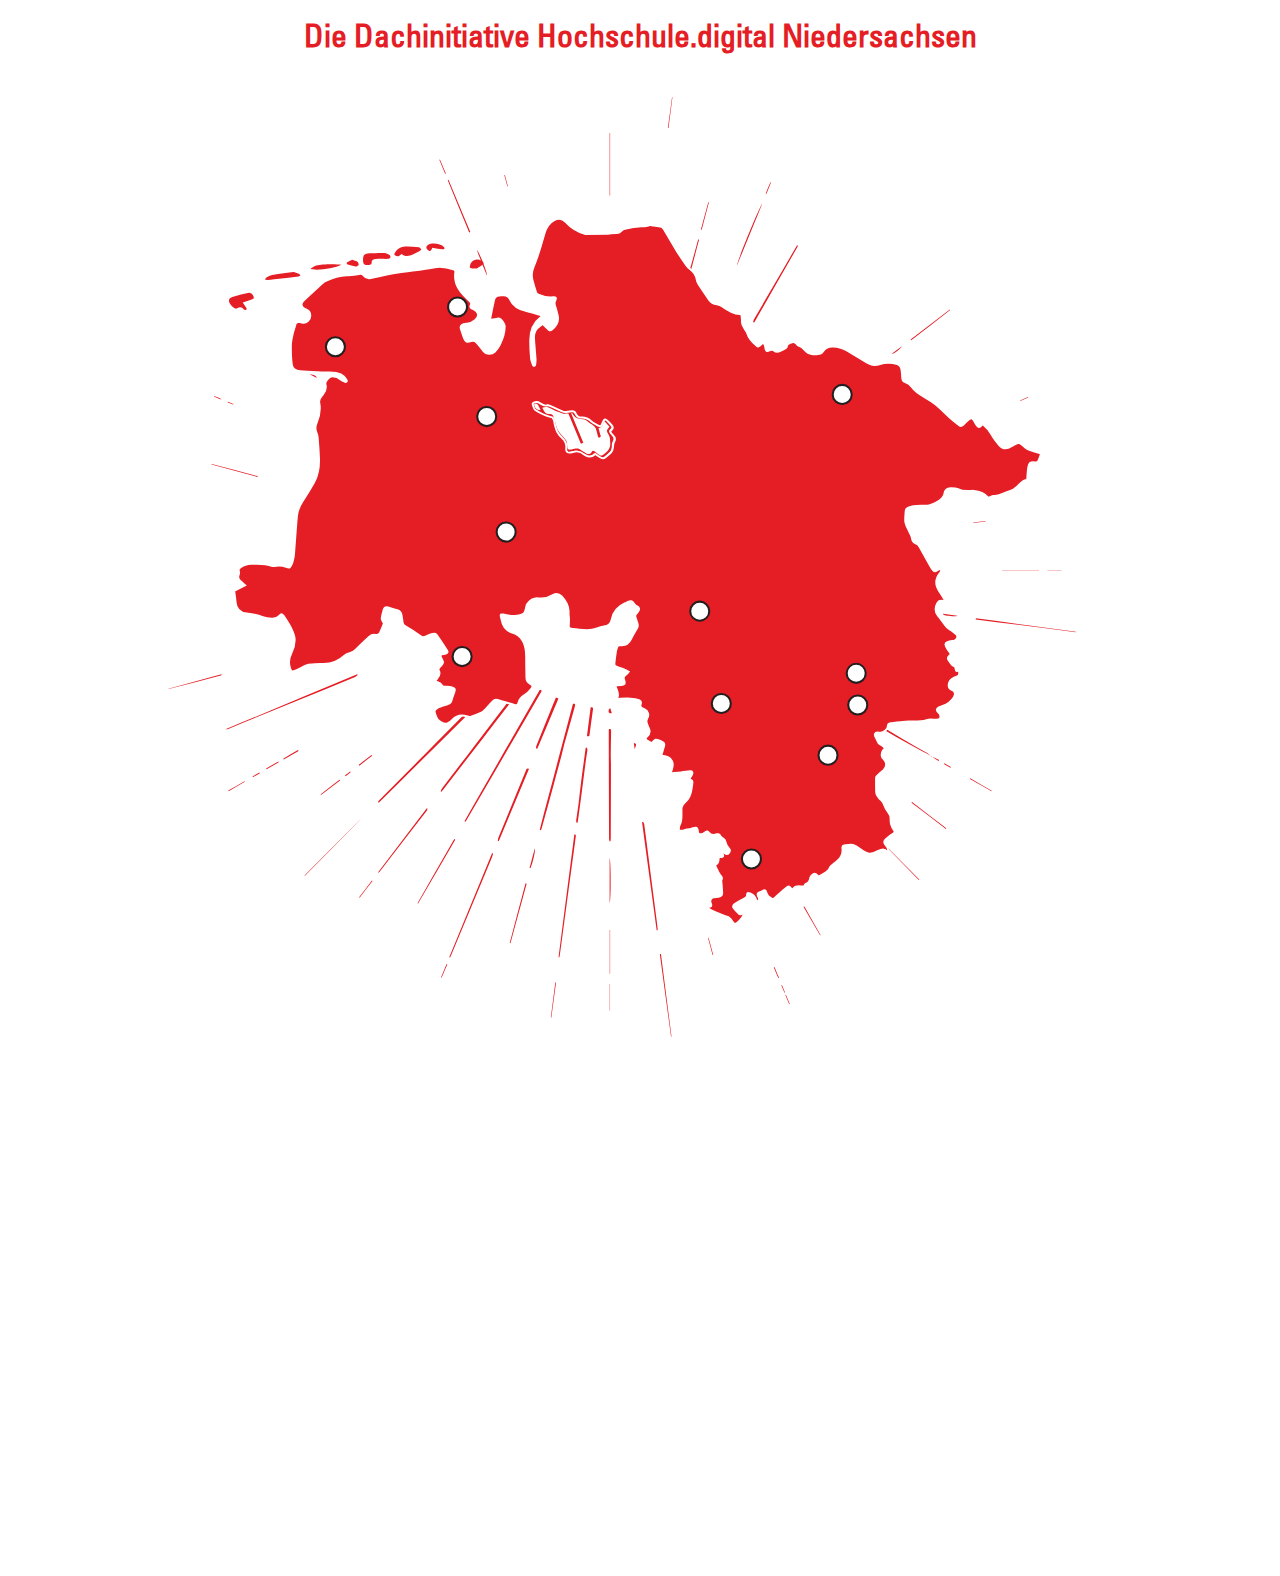
==== commit dce4915b: "improve styling" ====
--- a/index.html
+++ b/index.html
@@ -4,15 +4,24 @@
 
     <link rel="stylesheet" type="text/css" href="tooltipster/dist/css/plugins/tooltipster/sideTip/themes/tooltipster-sideTip-noir.min.css"/>
     <link rel="stylesheet" type="text/css" href="tooltipster/dist/css/tooltipster.bundle.min.css" />
+    <link rel="stylesheet" type="text/css" href="style.css" />
 
     <script type="text/javascript" src="https://code.jquery.com/jquery-1.10.0.min.js"></script>
     <script type="text/javascript" src="tooltipster/dist/js/tooltipster.bundle.min.js"></script>
 
     <script>
     $(document).ready(function() {
+      //load json
+      $.getJSON("./universities.json", function(data){
+        start_tooltipster(data)
+      }).fail(function() {
+        console.log("Error fetching universities data.");
+      })
+      function start_tooltipster(universities) {
         $('.tooltip').tooltipster({
-            theme: 'tooltipster-noir',
+            theme: ['tooltipster-noir', 'tooltipster-noir-customized'],
             'maxWidth': 270, // set max width of tooltip box
+            'font-family': 'Univers',
             trigger: 'custom', // add custom trigger
             contentAsHTML: true,
             triggerOpen: { // open tooltip when element is clicked, tapped (mobile) or hovered
@@ -28,68 +37,53 @@
                 },
             functionInit: function(instance) {
                 var svgObject = instance.elementOrigin();
-                $.getJSON("./universities.json",
-                    function(data) {
-                        var instData = data[svgObject.id];
-                        var content = "<strong>Universität:</strong> " + instData.name + "<br><br><strong>Projekte:</strong><br><ul><li>" + instData.projects.join('</li><li>') + "</li></ul>";
+                        var instData = universities[svgObject.id];
+                        var content = "<strong>Universität:</strong> "
+                            + instData.name
+                            + "<br><br><strong>Projekte:</strong><br><ul><li>"
+                            + instData.projects.join('</li><li>')
+                            + "</li></ul>";
                         instance.content(content);
-                    }).fail(
-                        function() {
-                            console.log("Error fetching universities data.");
-                        });
             },
             functionBefore: function(instance) {
                 var svgObject = instance.elementOrigin();
                 svgObject.childNodes[0].style.fill = "#231f20";
+                var textObject = document.getElementById(svgObject.id + "-text")
+                textObject.style.display = "block"
             },
             functionAfter: function(instance) {
                 var svgObject = instance.elementOrigin();
                 svgObject.childNodes[0].style.fill = "#ffffff";
+                var textObject = document.getElementById(svgObject.id + "-text")
+                textObject.style.display = "none"
             }
         });
+      }
     });
     </script>
 
 </head>
 
 <body>
-	<h1></h1>
-	<div id="mapdiv">
+  <div class="wrapper">
+	<h1 id="title" class="header">
+      Die Dachinitiative Hochschule.digital Niedersachsen
+  </h1>
+
+	<div id="map-container" class="map">
 <svg
    version="1.1"
    id="svg2"
-   xml:space="preserve"
-   width="1955.9067"
-   height="2004"
+   width=100%
+   height=100%
    viewBox="0 0 1955.9067 2004"
-   sodipodi:docname="karte_web.svg"
-   inkscape:version="1.1 (c68e22c387, 2021-05-23)"
-   xmlns:inkscape="http://www.inkscape.org/namespaces/inkscape"
-   xmlns:sodipodi="http://sodipodi.sourceforge.net/DTD/sodipodi-0.dtd"
    xmlns="http://www.w3.org/2000/svg"
    xmlns:svg="http://www.w3.org/2000/svg"><defs
      id="defs6"><clipPath
        clipPathUnits="userSpaceOnUse"
        id="clipPath16"><path
          d="M 0,1502.998 H 1466.933 V 0 H 0 Z"
-         id="path14" /></clipPath></defs><sodipodi:namedview
-     id="namedview4"
-     pagecolor="#ffffff"
-     bordercolor="#666666"
-     borderopacity="1.0"
-     inkscape:pageshadow="2"
-     inkscape:pageopacity="0.0"
-     inkscape:pagecheckerboard="0"
-     showgrid="false"
-     inkscape:zoom="0.38722555"
-     inkscape:cx="977.46649"
-     inkscape:cy="1002"
-     inkscape:window-width="1920"
-     inkscape:window-height="1011"
-     inkscape:window-x="0"
-     inkscape:window-y="0"
-     inkscape:window-maximized="1"
-     inkscape:current-layer="g12" />
+         id="path14" /></clipPath></defs>
      <g
      id="g8"
      inkscape:groupmode="layer"
@@ -628,9 +622,16 @@
              d="m 0,0 c 0,-8.036 -6.515,-14.552 -14.552,-14.552 -8.036,0 -14.552,6.516 -14.552,14.552 0,8.037 6.516,14.552 14.552,14.552 C -6.515,14.552 0,8.037 0,0 Z"
              style="fill:#ffffff;stroke:#231f20;stroke-width:3.156;stroke-linecap:butt;stroke-linejoin:miter;stroke-miterlimit:10;stroke-dasharray:none;stroke-opacity:1"
              id="path440" /></g></g></g></g></svg>
+  </div>
 
-    <!-- <object id="map" data="karte_web.svg" type="image/svg+xml"></object> -->
-    <!-- <img src="karte_web.svg" /> -->
+    <div id="text-container" class="text-container">
+      <div id="oldenburg-text" class="text">
+        Text <strong>Oldenburg</strong>
+      </div>
+      <div id="vechta-text" class="text">
+        Second Text <strong>Vecht</strong>
+      </div>
     </div>
+  </div>
 </body>
 </html>
--- a/style.css
+++ b/style.css
@@ -0,0 +1,44 @@
+@font-face {
+    font-family: 'Univers';
+    src: url('fonts/UniversLTStd-Cn.otf');
+}
+
+.wrapper {
+    position: relative;
+    text-align: center;
+    margin: 0 auto;
+    width: 960px;
+}
+
+.header {
+    position: relative;
+    text-align: center;
+    margin-right: auto;
+    margin-left: auto;
+    color: #e51d24;
+    font-family: 'Univers';
+}
+
+.tooltipster-sidetip.tooltipster-noir.tooltipster-noir-customized .tooltipster-content {
+	/* padding: 8px; */
+    font-family: 'Univers';
+}
+
+.map {
+    position: relative;
+    text-align: center;
+    width: 100%;
+    height: 100%;
+}
+
+.text-container {
+    position: relative;
+    width: 100%;
+    height: 500px;
+}
+
+.text {
+    display: none;
+    text-align: left;
+    font-family: 'Univers';
+}
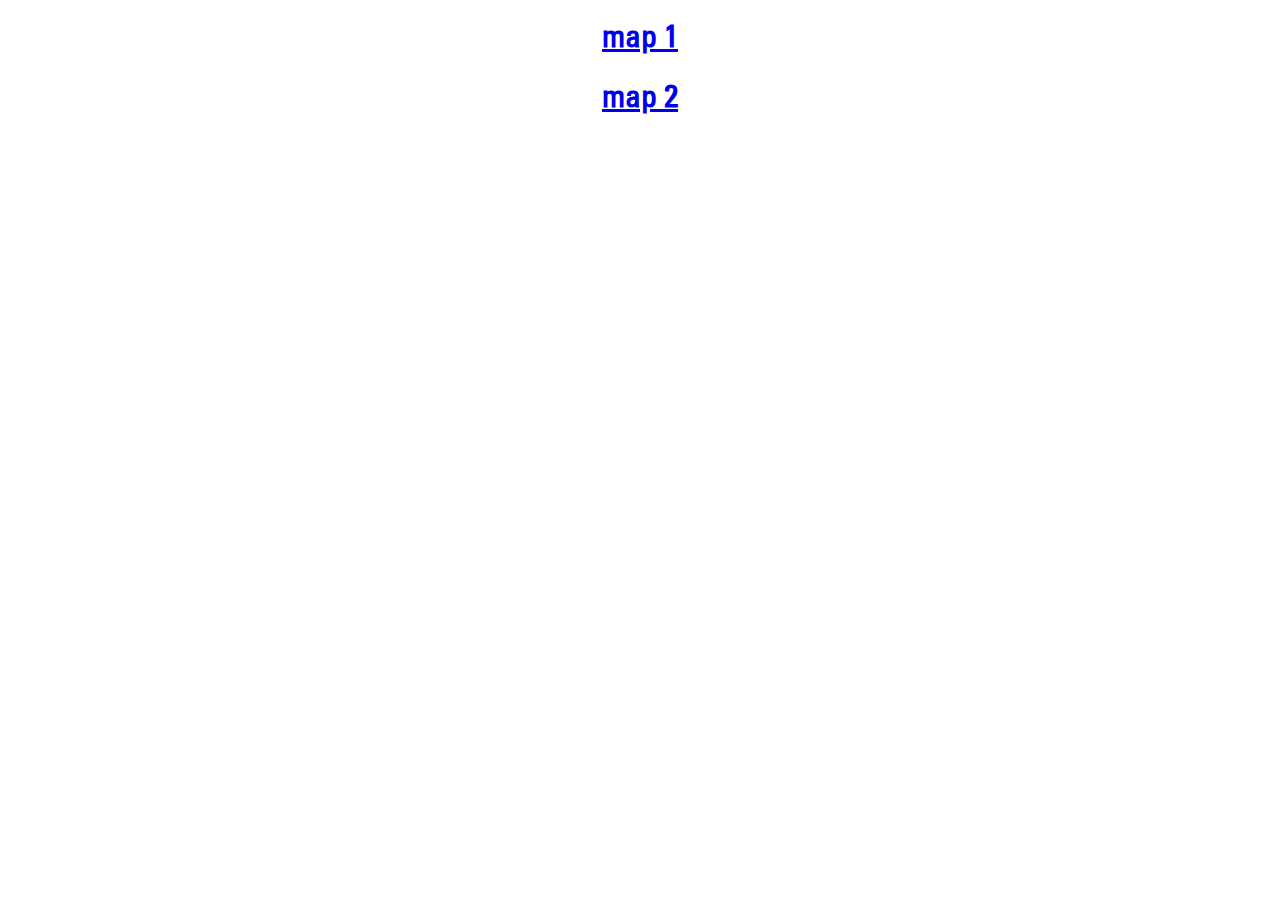
==== commit be9a5648: "example with two maps" ====
--- a/index.html
+++ b/index.html
@@ -1,637 +1,11 @@
 <!DOCTYPE html>
 <meta charset="UTF-8">
 <head>
-
-    <link rel="stylesheet" type="text/css" href="tooltipster/dist/css/plugins/tooltipster/sideTip/themes/tooltipster-sideTip-noir.min.css"/>
-    <link rel="stylesheet" type="text/css" href="tooltipster/dist/css/tooltipster.bundle.min.css" />
     <link rel="stylesheet" type="text/css" href="style.css" />
-
-    <script type="text/javascript" src="https://code.jquery.com/jquery-1.10.0.min.js"></script>
-    <script type="text/javascript" src="tooltipster/dist/js/tooltipster.bundle.min.js"></script>
-
-    <script>
-    $(document).ready(function() {
-      //load json
-      $.getJSON("./universities.json", function(data){
-        start_tooltipster(data)
-      }).fail(function() {
-        console.log("Error fetching universities data.");
-      })
-      function start_tooltipster(universities) {
-        $('.tooltip').tooltipster({
-            theme: ['tooltipster-noir', 'tooltipster-noir-customized'],
-            'maxWidth': 270, // set max width of tooltip box
-            'font-family': 'Univers',
-            trigger: 'custom', // add custom trigger
-            contentAsHTML: true,
-            triggerOpen: { // open tooltip when element is clicked, tapped (mobile) or hovered
-                click: true,
-                tap: true,
-                mouseenter: true
-                },
-                triggerClose: { // close tooltip when element is clicked again, tapped or when the mouse leaves it
-                click: true,
-                scroll: false, // ensuring that scrolling mobile is not tapping!
-                tap: true,
-                mouseleave: true
-                },
-            functionInit: function(instance) {
-                var svgObject = instance.elementOrigin();
-                        var instData = universities[svgObject.id];
-                        var content = "<strong>Universität:</strong> "
-                            + instData.name
-                            + "<br><br><strong>Projekte:</strong><br><ul><li>"
-                            + instData.projects.join('</li><li>')
-                            + "</li></ul>";
-                        instance.content(content);
-            },
-            functionBefore: function(instance) {
-                var svgObject = instance.elementOrigin();
-                svgObject.childNodes[0].style.fill = "#231f20";
-                var textObject = document.getElementById(svgObject.id + "-text")
-                textObject.style.display = "block"
-            },
-            functionAfter: function(instance) {
-                var svgObject = instance.elementOrigin();
-                svgObject.childNodes[0].style.fill = "#ffffff";
-                var textObject = document.getElementById(svgObject.id + "-text")
-                textObject.style.display = "none"
-            }
-        });
-      }
-    });
-    </script>
-
 </head>
 
 <body>
-  <div class="wrapper">
-	<h1 id="title" class="header">
-      Die Dachinitiative Hochschule.digital Niedersachsen
-  </h1>
-
-	<div id="map-container" class="map">
-<svg
-   version="1.1"
-   id="svg2"
-   width=100%
-   height=100%
-   viewBox="0 0 1955.9067 2004"
-   xmlns="http://www.w3.org/2000/svg"
-   xmlns:svg="http://www.w3.org/2000/svg"><defs
-     id="defs6"><clipPath
-       clipPathUnits="userSpaceOnUse"
-       id="clipPath16"><path
-         d="M 0,1502.998 H 1466.933 V 0 H 0 Z"
-         id="path14" /></clipPath></defs>
-     <g
-     id="g8"
-     inkscape:groupmode="layer"
-     inkscape:label="karte_web"
-     transform="matrix(1.3333333,0,0,-1.3333333,0,2004)"><g
-       id="g10"><g
-         id="g12"
-         clip-path="url(#clipPath16)"><g
-           id="g18"
-           transform="translate(12.9888,574.5007)"><path
-             d="m 0,0 c 26.957,7.341 53.914,14.681 80.871,22.021 0.125,-0.467 0.25,-0.935 0.376,-1.402 C 54.25,13.5 27.253,6.382 0.256,-0.737 0.171,-0.491 0.085,-0.245 0,0"
-             style="fill:#e51d24;fill-opacity:1;fill-rule:nonzero;stroke:none"
-             id="path20" /></g><g
-           id="g22"
-           transform="translate(79.019,917.7146)"><path
-             d="m 0,0 c 23.444,-6.164 46.888,-12.328 70.332,-18.492 -0.119,-0.449 -0.237,-0.899 -0.356,-1.349 L -0.202,-0.764 C -0.134,-0.509 -0.067,-0.255 0,0"
-             style="fill:#e51d24;fill-opacity:1;fill-rule:nonzero;stroke:none"
-             id="path24" /></g><g
-           id="g26"
-           transform="translate(162.1313,452.3259)"><path
-             d="M 0,0 C 6.222,3.643 12.444,7.285 18.667,10.927 18.941,10.473 19.215,10.018 19.489,9.563 13.268,5.972 7.047,2.38 0.826,-1.211 0.55,-0.808 0.275,-0.404 0,0"
-             style="fill:#e51d24;fill-opacity:1;fill-rule:nonzero;stroke:none"
-             id="path28" /></g><g
-           id="g30"
-           transform="translate(104.2529,418.7673)"><path
-             d="m 0,0 c 8.28,4.777 16.56,9.555 24.839,14.332 0.189,-0.329 0.377,-0.658 0.566,-0.987 C 17.116,8.565 8.828,3.786 0.539,-0.994 0.359,-0.662 0.18,-0.331 0,0"
-             style="fill:#e51d24;fill-opacity:1;fill-rule:nonzero;stroke:none"
-             id="path32" /></g><g
-           id="g34"
-           transform="translate(152.75,445.1999)"><path
-             d="m 0,0 c -3.583,-1.995 -7.165,-3.991 -10.748,-5.987 -0.226,0.383 -0.451,0.767 -0.677,1.151 3.555,2.036 7.111,4.073 10.666,6.11 C -0.506,0.85 -0.253,0.425 0,0"
-             style="fill:#e51d24;fill-opacity:1;fill-rule:nonzero;stroke:none"
-             id="path36" /></g><g
-           id="g38"
-           transform="translate(92.5327,1016.4294)"><path
-             d="m 0,0 c -3.39,1.448 -6.78,2.897 -10.171,4.346 0.115,0.279 0.231,0.559 0.345,0.839 C -6.409,3.801 -2.992,2.418 0.425,1.035 0.283,0.689 0.142,0.345 0,0"
-             style="fill:#e51d24;fill-opacity:1;fill-rule:nonzero;stroke:none"
-             id="path40" /></g><g
-           id="g42"
-           transform="translate(103.7852,1012.8728)"><path
-             d="M 0,0 8.514,-3.302 C 8.38,-3.662 8.246,-4.022 8.112,-4.383 5.276,-3.272 2.439,-2.162 -0.397,-1.051 -0.265,-0.701 -0.132,-0.351 0,0"
-             style="fill:#e51d24;fill-opacity:1;fill-rule:nonzero;stroke:none"
-             id="path44" /></g><g
-           id="g46"
-           transform="translate(277.0361,1049.4783)"><path
-             d="M 0,0 C 0.192,0.315 0.383,0.63 0.575,0.946 -2.038,4.548 -6.329,4.636 -10.303,5.394 -6.869,3.596 -3.435,1.798 0,0 m 486.293,-567.047 c 3.146,7.262 3.016,8.168 -1.15,9.177 0.36,-2.874 0.704,-5.612 1.15,-9.177 M 229.844,86.346 c 4.252,-7.231 8.219,-13.979 12.187,-20.727 0.369,0.044 0.739,0.087 1.108,0.13 0.558,3.907 0.92,7.855 1.722,11.712 1.049,5.045 -2.769,7.46 -5.338,10.538 -0.389,0.465 -1.647,0.468 -2.419,0.3 -2.191,-0.474 -4.338,-1.149 -7.26,-1.953 M -1.765,173.549 c -8.93,1.656 -29.992,1.194 -37.905,-1.187 -3.08,-0.927 -5.819,-2.987 -9.247,-4.817 7.768,-3.469 36.383,0.389 47.152,6.004 M 101.56,-385.835 c 0.047,0.38 0.095,0.761 0.143,1.142 -2.374,1.086 -4.688,2.337 -7.137,3.216 -3.038,1.091 -4.88,2.999 -5.329,6.216 -0.243,1.748 -0.499,3.495 -0.77,5.24 -1.743,11.22 -1.682,11.428 -12.517,14.709 -10.541,3.19 -9.203,5.478 -12.34,-7.266 -0.854,-3.469 -0.898,-6.245 2.125,-8.816 1.061,-0.902 1.889,-4.082 1.392,-4.493 -3.795,-3.142 -3.598,-7.893 -5.333,-11.822 -2.774,-6.285 -5.157,-8.312 -10.196,-7.433 -6.941,1.211 -10.236,-3.621 -14.025,-8.04 21.329,5.783 42.657,11.565 63.987,17.347 M 978.668,-69.86 c -0.913,-0.812 -1.943,-1.679 -2.917,-2.605 -2.918,-2.772 -4.417,-2.624 -6.521,0.777 -1.659,2.681 -3.203,5.433 -4.862,8.113 -2.151,3.471 -3.818,3.741 -6.952,1.019 -3.042,-2.642 -6.03,-5.353 -8.94,-8.14 -1.864,-1.786 -3.805,-2.633 -6.027,-0.895 -4.462,3.488 -9.014,6.89 -13.211,10.678 -7.493,6.764 -14.485,14.106 -22.201,20.593 -5.218,4.385 -11.12,8.075 -17.079,11.433 -7.384,4.16 -14.689,8.274 -19.604,15.447 -2.483,3.624 -5.178,6.658 -9.784,7.702 -3.235,0.733 -4.948,3.17 -5.157,6.639 -0.243,4.024 -0.563,8.053 -1.088,12.048 -0.549,4.174 -3.035,7.822 -6.693,8.965 -9.075,2.835 -18.654,2.529 -27.574,-0.228 -5.334,-1.648 -9.735,-1.436 -14.426,0.683 -2.635,1.191 -5.22,2.53 -7.701,4.017 -8.658,5.19 -17.277,10.445 -25.878,15.73 -6.909,4.245 -14.197,6.416 -22.489,6.604 -7.103,0.161 -12.134,-1.679 -15.723,-7.887 -0.878,-1.518 -2.977,-2.957 -4.706,-3.231 -3.961,-0.629 -8.138,-1.133 -12.04,-0.51 -3.128,0.498 -6.67,2.08 -8.795,4.341 -3.214,3.419 -5.865,7.094 -10.788,8.292 -1.317,0.32 -2.671,1.621 -3.444,2.832 -2.265,3.548 -4.957,3.846 -8.627,2.225 -3.024,-1.337 -6.685,-1.504 -6.479,-6.259 0.039,-0.89 -1.331,-2.148 -2.343,-2.718 -2.626,-1.479 -5.403,-2.696 -8.141,-3.968 -3.243,-1.505 -6.36,-1.468 -9.186,0.975 -1.913,1.653 -3.777,1.387 -5.917,0.297 -5.259,-2.678 -6.709,-1.831 -7.195,3.904 -0.053,0.628 -0.014,1.301 -0.233,1.872 -0.809,2.119 -1.707,4.203 -2.572,6.301 -1.641,-1.364 -3.485,-2.549 -4.871,-4.135 -1.726,-1.976 -3.35,-3.228 -5.677,-1.113 -5.784,5.259 -11.788,10.297 -14.003,18.377 -0.635,2.318 -2.407,4.32 -3.636,6.48 -2.275,3.998 -5.289,7.653 -4.764,12.789 0.24,2.347 -0.469,4.776 -0.424,7.162 0.041,2.243 -0.974,3.313 -3.015,3.501 -10.2,0.941 -18.555,5.855 -26.561,11.818 -2.321,1.729 -5.389,2.887 -8.267,3.344 -4.914,0.781 -9.032,2.755 -11.843,6.705 -5.629,7.911 -11.023,15.995 -16.339,24.123 -1.213,1.854 -2.141,4.112 -2.463,6.292 -1.025,6.938 -4.532,12.085 -10.111,16.181 -2.304,1.692 -4.411,3.872 -6.039,6.223 -5.086,7.342 -10.105,14.746 -14.772,22.357 -6.787,11.069 -13.26,22.331 -19.833,33.531 -1.739,2.963 -4.17,3.726 -7.585,3.691 -3.52,-0.036 -7.048,1.105 -10.581,1.679 -0.786,0.128 -1.634,0.179 -2.408,0.03 -2.891,-0.557 -5.811,-1.902 -8.635,-1.706 -10.374,0.716 -20.365,-1.029 -30.209,-3.907 -2.068,-0.605 -4.337,-1.786 -5.653,-3.401 -1.94,-2.379 -4.033,-2.849 -6.884,-2.91 -4.486,-0.096 -9.148,-0.147 -13.401,-1.375 -11.339,-3.273 -22.287,-3.292 -33.854,-0.302 -12.171,3.147 -21.954,9.225 -30.216,18.298 -5.361,5.887 -10.667,6.803 -17.771,3.109 -8.538,-4.439 -12.587,-12.167 -15.049,-20.866 -4.843,-17.111 -9.422,-34.277 -16.522,-50.673 -2.733,-6.313 -3.54,-13.213 -1.763,-20.047 1.71,-6.577 3.663,-13.099 5.775,-19.558 0.381,-1.164 1.908,-2.206 3.148,-2.795 7.211,-3.422 14.793,-4.713 22.803,-4.09 4.266,0.332 5.139,-1.228 3.182,-4.821 -1.517,-2.784 -1.308,-5.402 -0.336,-8.348 1.61,-4.877 2.902,-9.87 4.102,-14.869 2.272,-9.454 -2.667,-15.995 -9.279,-21.638 -0.826,-0.704 -3.169,-0.831 -3.943,-0.187 -3.382,2.816 -6.444,6.015 -9.839,9.284 -1,-0.867 -2.271,-2.313 -3.84,-3.269 -7.021,-4.281 -9.752,-10.83 -9.366,-18.606 0.525,-10.575 1.682,-21.118 2.368,-31.688 0.195,-2.989 -0.219,-6.034 -0.559,-9.03 -0.074,-0.657 -0.929,-1.43 -1.609,-1.72 -0.304,-0.129 -1.361,0.696 -1.562,1.269 -1.165,3.306 -2.821,6.61 -3.111,10.017 -0.77,9.038 -1.243,18.127 -1.255,27.195 -0.017,13.955 3.762,26.426 15.571,35.281 2.066,1.549 2.068,3.311 -0.558,4.153 -6.438,2.065 -12.836,4.5 -19.446,5.732 -11.657,2.174 -21.438,6.469 -26.391,18.179 -2.105,4.976 -6.134,6.758 -11.356,6.196 -1.755,-0.188 -3.519,-0.304 -5.269,-0.528 -3.697,-0.474 -6.829,-2.396 -7.661,-5.897 -2.375,-9.987 -4.208,-20.102 -6.496,-31.354 3.813,0.569 6.674,1.008 9.538,1.422 1.716,0.247 3.542,0.927 5.134,0.575 2.812,-0.621 7.92,-8.625 7.927,-11.638 0.028,-10.23 -3.01,-19.674 -7.778,-28.543 -2.004,-3.728 -4.429,-7.459 -7.459,-10.354 -5.177,-4.947 -13.37,-4.024 -17.07,0.944 -3.434,4.613 -7.247,8.949 -10.997,13.318 -2.337,2.724 -5.273,3.135 -8.586,1.822 -5.425,-2.151 -8.085,-0.981 -10.224,4.675 -1.695,4.479 -3.183,9.039 -4.669,13.594 -1.411,4.327 -0.448,6.28 3.845,7.727 1.414,0.476 2.983,0.844 4.448,0.751 5.496,-0.353 9.696,2.284 13.655,5.563 6.383,5.285 5.132,13.577 -2.474,16.543 -0.587,0.229 -1.154,0.518 -1.755,0.702 -3.057,0.936 -4.079,2.798 -2.606,5.752 1.383,2.776 0.252,4.216 -2.009,6.216 -13.31,11.769 -24.892,24.551 -21.658,44.447 0.041,0.249 0.166,0.568 0.063,0.741 -0.563,0.951 -0.998,2.439 -1.816,2.706 -9.59,3.137 -18.975,5.524 -29.553,3.565 -19.456,-3.603 -39.225,-5.48 -58.778,-8.613 -13.188,-2.114 -26.227,-5.162 -39.337,-7.765 -4.148,-0.824 -7.883,-0.014 -10.481,3.534 -1.829,2.495 -4.053,2.988 -6.936,2.602 -6.377,-0.853 -12.765,-1.815 -19.178,-2.154 -11.278,-0.597 -21.802,-3.803 -31.982,-8.385 -1.801,-0.811 -3.529,-1.982 -4.991,-3.316 -9.563,-8.724 -18.964,-17.627 -28.583,-26.287 -5.126,-4.615 -4.84,-9.755 1.127,-13.101 1.32,-0.74 2.723,-1.329 4.043,-2.07 3.142,-1.765 4.644,-4.518 4.698,-8.087 0.11,-7.177 -5.869,-12.277 -12.745,-10.898 -1.607,0.323 -3.227,0.58 -4.844,0.856 -2.852,0.488 -4.422,-0.59 -5.152,-3.524 -1.154,-4.639 -2.852,-9.145 -3.991,-13.788 -1.159,-4.731 -2.372,-9.524 -2.741,-14.353 -0.471,-6.148 -0.277,-12.364 -0.071,-18.541 0.165,-4.958 0.509,-9.941 1.248,-14.841 1.05,-6.965 7.36,-9.75 12.851,-10.192 12.16,-0.981 24.368,-1.365 36.558,-1.978 1.007,-0.051 2.022,-0.049 3.027,0.016 7.688,0.496 15.23,0.641 22.477,-2.985 C 1.442,4.022 4.096,1.154 6.133,-2.531 6.455,-3.113 6.665,-4.305 6.365,-4.564 5.81,-5.044 4.671,-5.429 4.072,-5.169 c -2.168,0.94 -4.45,1.871 -6.255,3.34 -3.997,3.253 -8.432,5.036 -13.548,4.931 -4.859,-0.101 -11.67,-8.072 -10.295,-12.297 1.916,-5.888 -0.244,-10.415 -3.677,-14.958 -2.864,-3.789 -7.045,-6.831 -5.839,-12.894 2.177,-10.958 0.188,-21.544 -4.217,-31.77 -2.016,-4.681 -2.149,-9.456 0.051,-14.311 1.067,-2.356 1.63,-5.068 1.832,-7.665 0.807,-10.44 1.597,-20.891 1.992,-31.353 0.473,-12.523 -1.213,-24.854 -7.179,-35.984 -5.531,-10.319 -11.859,-20.232 -18.212,-30.083 -4.263,-6.611 -7.449,-13.689 -8.24,-21.346 -1.682,-16.296 -2.468,-32.682 -3.837,-49.013 -0.752,-8.988 -0.298,-18.235 -4.915,-26.54 -2.486,-4.471 -2.879,-4.963 -7.692,-2.961 -5.959,2.478 -11.843,3.095 -18.069,1.482 -1.27,-0.329 -2.89,-0.322 -4.073,0.181 -10.145,4.317 -20.79,3.211 -31.36,3.198 -6.478,-0.009 -12.051,-2.147 -17.117,-6.07 -1.884,-1.46 -2.803,-2.622 -1.852,-5.276 0.655,-1.825 0.263,-4.314 -0.393,-6.259 -1.243,-3.692 -0.23,-6.315 2.642,-8.66 2.288,-1.869 4.394,-3.961 7.372,-6.675 -6.357,-3.248 -11.87,-6.065 -16.676,-8.52 0.733,-5.772 1.691,-11.324 2.091,-16.914 0.755,-10.511 6.477,-16.466 17.086,-17.607 8.404,-0.905 16.649,-2.307 24.615,-5.591 4.29,-1.769 9.291,-2.303 13.996,-2.426 4.063,-0.105 8.344,0.632 11.232,4.35 2.827,3.641 4.223,3.595 6.691,-0.314 3.837,-6.078 8.019,-12.001 11.195,-18.416 2.581,-5.216 5.19,-10.994 5.461,-16.634 0.364,-7.59 -1.659,-15.215 -5.296,-22.219 -3.716,-7.158 -4.231,-14.647 -1.751,-22.393 1.368,-4.272 2.804,-5.773 7.044,-4.272 5.026,1.778 9.643,4.695 14.476,7.04 2.172,1.053 4.382,2.542 6.672,2.746 7.032,0.627 14.131,1.214 21.167,0.93 13.399,-0.54 24.629,3.836 34.329,12.959 1.916,1.802 4.723,3.094 7.323,3.631 4.083,0.844 7.046,2.935 9.911,5.776 6.534,6.477 13.268,12.754 19.995,19.034 2.723,2.541 6.131,3.828 9.764,2.983 3.516,-0.818 5.6,0.483 7.04,3.37 0.947,1.901 1.661,3.919 2.465,5.891 1.159,2.847 2.304,5.699 3.404,8.423 -1.155,2.327 -3.632,4.999 -3.483,7.515 0.277,4.687 1.944,9.324 3.298,13.902 0.935,3.161 3.349,3.784 6.348,2.847 4.694,-1.465 9.39,-2.931 14.119,-4.279 3.682,-1.049 5.81,-3.407 6.433,-7.122 0.647,-3.855 1.29,-7.714 1.772,-11.592 0.357,-2.875 1.735,-4.33 4.394,-5.847 7.835,-4.475 15.458,-9.396 22.742,-14.718 2.232,-1.632 3.796,-2.544 6.298,-1.529 3.974,1.612 7.869,3.512 11.975,4.658 1.869,0.521 5.219,0.301 6.09,-0.897 5.759,-7.924 11.08,-16.17 16.419,-24.392 1.422,-2.192 0.447,-3.877 -1.949,-4.657 -1.07,-0.348 -2.203,-0.533 -3.321,-0.697 -5.429,-0.798 -5.946,-1.859 -3.251,-6.769 3.391,-6.182 3.3,-6.873 -1.609,-12.088 -0.778,-0.827 -1.819,-1.521 -2.287,-2.493 -0.491,-1.019 -1.005,-2.653 -0.533,-3.409 3.316,-5.31 0.921,-9.273 -2.581,-13.203 -2.846,-3.194 -2.263,-4.319 1.871,-5.527 1.837,-0.536 4.39,-1.735 4.864,-3.201 1.115,-3.448 3.113,-3.506 6.044,-3.396 3.438,0.13 7.075,0.148 10.313,-0.826 4.76,-1.433 5.061,-3.083 3.303,-7.712 -1.603,-4.221 -3.065,-8.51 -4.297,-12.851 -0.91,-3.204 -2.664,-4.489 -6.003,-5.207 -4.837,-1.041 -9.802,-2.539 -14.058,-4.984 -6.659,-3.825 -6.704,-5.117 -3.96,-12.17 0.32,-0.823 0.714,-1.636 0.889,-2.493 0.836,-4.092 3.795,-5.594 7.168,-7.748 7.859,-5.019 12.539,-2.033 17.887,3.859 6.09,6.708 14.014,7.854 22.561,4.711 1.461,-0.537 3.358,-1.024 4.702,-0.547 5.938,2.107 11.841,4.375 17.558,7.015 2.181,1.009 3.974,3.034 5.689,4.839 3.803,4.003 7.459,8.148 11.15,12.258 2.027,2.257 4.332,2.502 7.187,1.638 8.448,-2.555 16.974,-4.851 25.439,-7.348 3.188,-0.94 5.662,-0.481 6.36,3.098 1.091,5.587 4.735,8.759 9.304,11.682 3.618,2.317 7.115,5.289 9.651,8.721 3.739,5.058 3.417,5.829 -1.832,9.14 -3.507,2.214 -4.961,5.09 -4.978,9.078 -0.028,6.304 -0.218,12.608 -0.324,18.913 -0.109,6.549 0.166,13.13 -0.373,19.642 -1.157,13.983 -6.276,25.623 -20.951,30.14 -9.945,3.061 -14.691,9.93 -16.28,19.679 -0.243,1.487 -0.775,2.925 -1.099,4.403 -0.807,3.686 -0.094,4.233 3.599,3.478 8.364,-1.71 16.713,-3.248 25.321,-1.147 5.829,1.423 7.614,2.88 8.944,8.728 0.636,2.796 0.791,6.042 2.361,8.22 4.102,5.693 9.42,9.875 17.139,8.929 7.939,-0.975 15.287,0.588 22.057,4.859 4.816,3.038 9.504,2.134 13.098,-1.658 6.606,-6.973 11.699,-14.791 10.896,-25.159 -0.228,-2.945 0.447,-5.954 0.589,-8.94 0.095,-2 0.01,-4.012 -0.049,-6.018 -0.057,-1.883 -0.233,-3.763 -0.271,-5.646 -0.049,-2.426 1.158,-3.649 3.619,-3.891 4.016,-0.394 8.012,-0.98 12.021,-1.442 8.906,-1.026 17.78,-2.225 26.488,1.445 3.697,1.558 7.605,3.176 11.526,3.521 7.271,0.64 10.772,4.181 12.224,11.207 2.396,11.582 9.735,19.391 20.39,24.226 1.378,0.625 2.706,1.358 4.073,2.008 4.579,2.178 6.067,1.666 9.217,-2.462 1.323,-1.734 2.924,-3.56 4.819,-4.484 3.14,-1.531 3.769,-3.564 2.315,-6.384 -0.788,-1.53 -1.824,-3.094 -3.143,-4.148 -2.009,-1.603 -2.42,-3.317 -1.651,-5.635 1.071,-3.227 1.905,-6.537 3.047,-9.738 1.016,-2.846 0.645,-5.252 -0.936,-7.865 -3.194,-5.279 -6.316,-10.635 -8.986,-16.191 -3.311,-6.888 -8.602,-10.225 -16.176,-9.253 -2.519,0.325 -4.227,-0.369 -4.982,-2.851 -0.659,-2.166 -1.461,-4.323 -1.798,-6.546 -0.946,-6.225 -1.853,-12.467 -2.368,-18.735 -0.107,-1.31 1.209,-3.46 2.426,-4.025 4.449,-2.063 9.169,-3.536 13.713,-5.408 1.962,-0.808 3.746,-2.046 5.61,-3.088 -1.406,-1.488 -2.589,-3.329 -4.265,-4.389 -3.232,-2.041 -4.191,-4.482 -2.584,-7.95 0.262,-0.566 0.39,-1.201 0.53,-1.815 1.067,-4.694 -0.094,-5.882 -4.857,-5.877 -2.894,0.004 -5.79,-0.708 -9.056,-1.149 1.857,-7.155 7.272,-13.05 2.281,-20.17 5.646,0.292 10.765,0.91 15.854,0.721 5.143,-0.19 10.267,-1.11 15.381,-1.838 5.063,-0.721 6.564,-2.963 4.961,-7.829 -0.871,-2.645 0.028,-4.101 2.204,-5.203 1.35,-0.682 2.772,-1.224 4.113,-1.922 5.195,-2.701 7.003,-8.389 4.023,-13.385 -1.656,-2.778 -1.758,-5.404 -0.577,-8.282 0.861,-2.098 1.431,-4.33 2.428,-6.356 2.518,-5.113 2.536,-9.523 -2.324,-13.494 -1.524,-1.245 -3.216,-3.855 -0.545,-5.744 2.422,-1.714 5.265,-2.832 7.832,-4.166 4.92,6.165 5.951,6.397 13.002,3.223 0.69,-0.31 1.339,-0.73 2.05,-0.976 3.659,-1.262 4.812,-3.571 3.582,-7.345 -1.539,-4.725 -2.772,-9.548 -4.115,-14.248 8.882,-0.032 13.186,-2.121 16.355,-8.245 2.143,-4.141 1.191,-8.339 -0.036,-12.49 -0.65,-2.196 -1.419,-4.357 -2.038,-6.242 5.761,0.522 10.937,0.916 16.093,1.48 4.458,0.486 8.889,1.212 13.345,1.723 1.054,0.121 2.647,0.198 3.119,-0.398 0.635,-0.802 0.814,-2.398 0.486,-3.431 -0.521,-1.642 -1.454,-3.231 -2.517,-4.607 -1.75,-2.264 -2.142,-3.834 1.091,-5.111 0.877,-0.346 1.757,-2.055 1.714,-3.101 -0.122,-2.971 -0.74,-5.919 -1.127,-8.881 -1.061,-8.107 -2.966,-15.613 -9.869,-21.238 -2.755,-2.245 -5.644,-6.197 -5.73,-9.446 -0.164,-6.183 0.444,-12.351 -0.478,-18.601 -0.41,-2.785 -0.693,-5.04 -2.407,-7.536 -1.4,-2.041 -0.888,-5.396 -1.223,-8.167 1.997,-0.112 4.032,-0.515 5.98,-0.257 2.097,0.277 4.093,1.254 6.172,1.768 1.187,0.294 2.469,0.187 3.678,0.419 1.23,0.235 2.411,0.709 3.633,0.998 2.333,0.55 4.925,1.87 6.936,1.273 1.376,-0.407 2.582,-3.468 2.739,-5.432 0.258,-3.224 1.693,-4.949 4.631,-4.547 2.14,0.294 4.326,1.494 6.111,2.807 1.952,1.436 3.813,2.654 5.51,0.329 3.469,-4.753 7.706,-4.928 12.731,-3.083 1.158,0.426 3.798,0.035 3.924,-0.453 0.966,-3.746 3.795,-5.351 6.779,-7.087 1.048,-0.61 1.913,-2.12 2.188,-3.368 0.978,-4.431 2.749,-8.302 6.072,-11.518 2.349,-2.274 0.541,-4.503 -0.837,-6.392 -1.506,-2.066 -3.464,-1.633 -5.325,-0.303 -1.574,1.125 -3.147,2.252 -4.847,3.468 -0.226,-0.728 -0.417,-1.002 -0.351,-1.184 0.473,-1.295 0.971,-2.584 1.515,-3.85 1.263,-2.943 0.391,-4.249 -2.846,-4.104 -0.984,0.044 -1.957,0.321 -3.015,0.505 -1.56,-4.438 1.354,-10.659 -6.256,-12.661 2.651,-5.31 4.535,-10.648 7.763,-14.985 2.037,-2.739 4.947,-4.288 2.058,-7.983 -0.234,-0.3 -0.022,-0.965 0.017,-1.458 0.495,-6.23 1.253,-12.457 1.319,-18.691 0.017,-1.591 -1.843,-4.077 -3.382,-4.622 -3.016,-1.07 -6.429,-0.975 -9.644,-1.551 -1.081,-0.193 -2.231,-0.768 -3.051,-1.501 -2.432,-2.175 -2.704,-4.588 -1.309,-7.726 1.823,-4.1 0.411,-5.692 -3.97,-5.307 -0.53,0.047 -1.068,0.007 -1.603,0.007 -0.127,-0.319 -0.253,-0.637 -0.38,-0.956 2.81,-1.769 5.502,-3.78 8.46,-5.251 4.172,-2.077 8.529,-3.785 12.833,-5.59 2.313,-0.971 4.619,-2.308 7.034,-2.602 3.453,-0.42 5.879,-1.983 7.871,-4.62 1.369,-1.812 2.82,-3.561 4.198,-5.366 1.536,-2.014 3.427,-2.158 5.252,-0.684 5.448,4.401 10.396,9.202 11.633,17.418 -1.557,-1.297 -2.54,-2.474 -3.799,-3.059 -1.202,-0.559 -3.355,-1.178 -3.944,-0.601 -3.298,3.23 -6.438,6.677 -9.171,10.389 -0.602,0.817 0.152,3.804 1.143,4.433 5.725,3.633 11.763,6.77 17.558,10.297 1.087,0.661 2.166,2.316 2.203,3.541 0.118,4.027 0.929,4.667 4.754,3.14 4.774,-1.906 7.832,-5.195 9.367,-10.184 0.376,-1.223 2.36,-1.953 3.605,-2.91 0.298,1.689 0.936,3.406 0.792,5.057 -0.124,1.422 -1.231,2.733 -1.741,4.152 -1.216,3.387 -0.275,4.938 3.146,5.797 1.391,0.35 2.838,0.868 3.997,1.684 3.12,2.194 4.81,1.338 5.727,-2.477 0.481,-2.006 1.77,-3.959 3.128,-5.57 1.185,-1.407 3.039,-2.229 4.488,-3.44 1.513,-1.265 2.739,-1.314 4.253,0.101 4.049,3.786 8.166,7.504 12.354,11.135 2.362,2.047 5.016,3.76 7.367,5.82 4.286,3.755 5.085,-2.271 7.859,-2.677 0.242,-0.036 0.483,-0.081 1.022,-0.173 4.153,7.295 11.42,3.301 17.194,4.468 0.897,1.309 1.478,3.208 2.578,3.583 4.96,1.688 6.51,5.113 7.014,10.047 0.192,1.887 2.744,3.944 4.701,5.131 2.269,1.375 4.169,-0.128 5.804,-2.075 0.68,-0.811 2.767,-1.569 3.363,-1.147 5.63,3.989 13.691,5.039 16.086,13.048 0.269,0.898 1.051,1.74 1.789,2.387 3.45,3.024 6.994,5.941 10.456,8.953 5.654,4.92 7.686,11.147 6.787,18.527 -0.138,1.139 0.563,3.369 1.112,3.447 5.02,0.723 10.639,2.671 15.017,1.164 6.235,-2.146 11.502,-7.023 17.328,-10.49 2.162,-1.287 4.667,-2.328 7.135,-2.707 5.297,-0.814 9.811,1.769 14.219,4.253 4.868,2.743 9.521,4.359 13.483,-1.389 0.099,-0.144 0.468,-0.102 1.864,-0.36 -0.388,2.374 -0.386,4.515 -1.138,6.346 -0.745,1.815 -2.202,3.355 -3.431,4.951 -2.345,3.044 -2.054,6.01 0.72,8.393 3.221,2.768 6.564,5.526 10.246,7.59 3.249,1.822 4.277,3.399 1.898,6.599 -3.747,5.043 -5.133,10.688 -4.902,17.049 0.106,2.912 -0.913,6.558 -2.771,8.703 -3.914,4.519 -6.202,9.638 -8.202,15.088 -0.604,1.646 -1.829,3.227 -3.148,4.42 -3.788,3.421 -7.688,6.762 -7.863,12.354 -0.224,7.171 -0.274,14.35 -0.215,21.524 0.009,1.13 0.715,2.539 1.557,3.326 3.161,2.954 6.4,5.848 9.816,8.496 5.254,4.072 5.293,13.325 0.179,17.486 -1.469,1.196 -2.999,3.419 -2.965,5.141 0.081,4.23 0.581,8.671 5.655,10.966 -2.844,2.332 -5.046,5.07 -7.893,6.247 -3.936,1.627 -3.978,5.26 -5.506,8.085 -1.298,2.401 -3.313,5.62 -2.607,7.633 1.213,3.453 5.152,1.968 8.089,1.75 4.646,-0.345 11.612,5.194 11.583,9.699 -0.021,3.304 1.553,4.673 4.377,5.008 7.376,0.873 14.753,1.87 22.16,2.333 10.858,0.677 21.787,-1.226 32.594,2.411 4.561,1.535 9.991,0.481 15.026,0.615 5.679,0.151 6.992,1.554 6.014,7.157 -0.239,1.374 -1.593,2.705 -2.722,3.744 -3.665,3.376 -3.271,6.325 1.336,8.314 1.614,0.697 3.347,1.116 5.013,1.699 7.26,2.542 13.169,6.881 17.265,13.436 2.561,4.097 1.62,9.282 -1.653,10.406 -5.608,1.927 -7.412,5.937 -5.683,11.533 1.769,5.72 6.079,7.935 11.292,9.449 1.479,0.43 3.445,1.638 3.811,2.892 0.628,2.15 0.174,4.618 0.174,7.134 -4.308,-2.262 -4.815,-1.931 -5.505,2.845 -0.131,0.906 -0.553,2.428 -1.052,2.521 -5.173,0.956 -6.188,5.897 -8.994,9.091 -2.383,2.712 -2.076,5.118 0.671,7.49 0.932,0.805 2.172,2.636 1.849,3.27 -1.307,2.557 -3.302,4.75 -4.787,7.232 -1.276,2.135 -2.814,4.421 -3.031,6.752 -0.11,1.187 2.212,3.247 3.82,3.808 3.05,1.067 6.389,1.29 9.59,1.95 3.951,0.814 6.251,6.532 3.503,9.409 -2.397,2.51 -5.464,4.383 -8.25,6.517 -2.445,1.873 -5.363,3.343 -7.276,5.651 -4.505,5.432 -8.245,11.508 -12.84,16.854 -4.17,4.853 -4.512,9.722 -2.458,15.434 2.276,6.329 4.131,7.666 10.954,6.863 0.775,-0.091 1.569,-0.012 2.843,-0.012 -3.052,4.956 -5.564,9.635 -8.641,13.909 -7.042,9.786 -6.969,19.996 0.567,29.134 0.4,0.486 0.945,0.944 1.115,1.508 0.299,0.989 0.842,2.581 0.416,2.969 -0.797,0.726 -2.285,1.176 -3.352,0.987 -1.116,-0.198 -2.122,-1.225 -3.091,-1.994 -2.034,-1.614 -3.911,-1.578 -5.645,0.398 -0.83,0.946 -1.74,1.871 -2.351,2.954 -6.124,10.859 -12.261,21.711 -18.232,32.654 -1.519,2.787 -2.99,4.974 -6.501,5.628 -1.629,0.303 -3.414,2.117 -4.252,3.708 -1.018,1.934 -0.916,4.423 -1.659,6.545 -0.799,2.282 -2.044,4.404 -3.044,6.618 -2.255,4.991 -5.49,9.812 -6.436,15.044 -1,5.522 0.308,11.439 0.384,17.187 0.033,2.546 1.141,3.782 3.349,4.83 6.616,3.139 13.61,3.423 20.725,3.36 3.888,-0.033 8.042,-0.531 11.613,0.618 7.339,2.362 14.954,4.48 20.16,11.123 1.59,2.028 3.091,3.6 3.343,6.38 0.57,6.271 3.156,8.765 9.522,8.856 3.73,0.054 7.939,0.041 11.113,-1.561 6.587,-3.324 13.237,-3.395 20.176,-2.67 1.375,0.144 2.782,0.143 4.162,0.049 8.158,-0.554 15.544,-2.7 20.825,-9.638 0.5,-0.657 2.55,-0.503 3.736,-0.184 1.753,0.471 3.523,2.282 5.028,2.023 5.397,-0.93 9.87,1.145 14.496,3.244 3.438,1.56 6.939,3.207 10.588,4.016 4.689,1.04 8.139,3.546 11.458,6.794 4.766,4.663 8.729,10.707 15.353,10.451 0.57,6.785 0.71,13.04 1.709,19.154 1.204,7.366 3.249,8.407 10.602,7.683 1.509,-0.148 3.993,0.728 4.591,1.878 1.775,3.415 2.831,7.202 4.464,11.648 -5.483,1.676 -10.666,3.064 -15.697,4.874 -2.995,1.077 -6.342,2.222 -8.512,4.366 -8.852,8.747 -10.385,9.069 -20.822,2.055 -0.106,-0.071 -0.208,-0.144 -0.313,-0.214 -6.636,-4.41 -13.883,-3.827 -19.035,2.202 -4.153,4.86 -8.315,9.934 -11.254,15.552 -3.297,6.3 -7.672,11.355 -13.304,16.062 M 850.731,-696.345 c -5.114,0.404 -16.717,-6.249 -18.921,-10.828 -0.398,-0.827 -0.281,-2.224 0.159,-3.065 0.869,-1.659 2.533,-2.97 3.137,-4.683 0.918,-2.601 1.936,-5.513 1.61,-8.131 -0.535,-4.307 -4.123,-5.332 -6.954,-2.042 -2.522,2.932 -4.671,2.868 -7.794,1.173 -5.521,-2.997 -11.076,-6.495 -17.763,-5.391 -2.839,0.469 -5.719,1.596 -8.214,3.052 -5.53,3.229 -10.729,7.026 -16.281,10.21 -1.56,0.895 -3.878,0.468 -5.849,0.648 -0.132,-0.36 -0.265,-0.719 -0.398,-1.078 12.37,-16.425 24.74,-32.85 37.109,-49.274 -0.216,-0.165 -0.432,-0.33 -0.649,-0.494 -6.51,8.268 -13.044,16.519 -19.525,24.81 -5.905,7.553 -11.753,15.151 -17.627,22.729 -1.28,1.653 -2.584,3.237 -5.18,1.687 1.202,-6.267 -1.083,-12.147 -4.204,-17.108 -2.827,-4.493 -7.737,-7.653 -11.594,-11.534 -1.77,-1.779 -3.252,-3.852 -4.799,-5.842 -0.91,-1.172 -1.432,-2.829 -2.578,-3.6 -4.076,-2.745 -8.305,-5.271 -12.553,-7.748 -3.296,-1.92 -6.389,-2.12 -9.008,1.391 -0.551,0.739 -1.92,0.869 -2.912,1.28 -0.256,-0.287 -0.51,-0.575 -0.765,-0.862 3.919,-6.999 7.838,-13.998 11.757,-20.997 -0.51,-0.295 -1.02,-0.59 -1.53,-0.885 -3.533,6.02 -7.067,12.039 -10.6,18.059 -1.192,-5.035 -4.101,-8.309 -8.648,-10.21 -1.123,-6.393 -6.13,-4.08 -9.844,-4.202 -3.795,-0.126 -7.507,0.438 -10.059,-3.558 -0.512,-0.802 -3.154,-0.709 -4.613,-0.305 -1.341,0.372 -2.411,1.721 -4.113,3.037 -7.153,-6.077 -14.364,-12.105 -21.397,-18.333 -0.638,-0.565 -0.538,-2.575 -0.108,-3.642 7.59,-18.837 15.289,-37.631 22.946,-56.44 0.532,-1.309 0.927,-2.674 1.385,-4.013 -0.333,-0.133 -0.667,-0.266 -1.001,-0.4 -0.513,1.069 -1.073,2.117 -1.533,3.207 -8.032,19.066 -15.867,38.218 -24.252,57.127 -1.443,3.253 -5.294,5.401 -7.887,8.194 -2.181,2.347 -4.151,4.891 -6.214,7.348 0.276,0.238 0.552,0.474 0.828,0.711 -2.06,-0.811 -4.121,-1.622 -6.63,-2.61 0.711,-1.72 1.357,-3.434 2.121,-5.094 1.234,-2.684 0.974,-5.192 -0.904,-7.428 -2.377,-2.83 -5.434,-2.816 -7.626,0.135 -1.11,1.493 -1.986,3.232 -2.631,4.984 -1.179,3.202 -3.335,5.195 -6.886,6.435 0.345,-4.528 -2.665,-5.649 -5.915,-7.189 -5.103,-2.419 -9.884,-5.543 -14.668,-8.578 -0.547,-0.348 -0.725,-2.398 -0.246,-3.042 1.926,-2.591 4.178,-4.939 6.475,-7.566 1.78,1.369 3.003,2.873 4.537,3.328 1.45,0.431 3.526,0.216 4.752,-0.59 0.795,-0.522 1.116,-2.823 0.689,-3.969 -2.227,-5.984 -5.166,-11.393 -10.53,-15.48 -5.488,-4.18 -6.825,-4.72 -12.702,-1.053 0.365,-1.938 0.7,-3.716 1.035,-5.495 -0.339,-0.102 -0.677,-0.206 -1.016,-0.308 -0.748,2.585 -1.665,5.136 -2.209,7.763 -0.926,4.473 -3.295,6.437 -7.993,7.584 -6.161,1.504 -11.79,5.06 -17.84,7.185 -4.714,1.656 -8.385,4.481 -11.746,7.947 -0.351,0.363 -0.832,0.691 -0.991,1.13 -0.522,1.438 -0.922,2.92 -1.369,4.385 1.479,0.144 2.964,0.433 4.436,0.382 1.079,-0.038 2.142,-0.523 3.451,-0.871 0,0.716 0.117,1.217 -0.018,1.637 -1.725,5.37 -0.867,8.684 3.36,12.286 0.626,0.534 1.537,0.914 2.357,1.008 2.593,0.3 5.206,0.608 7.808,0.584 3.823,-0.035 4.109,2.044 3.856,5.157 -0.999,12.321 -4.312,24.012 -9.113,35.339 -0.586,1.384 -1.388,2.863 -1.343,4.273 0.04,1.268 0.836,3.278 1.773,3.607 2.793,0.981 3.182,2.898 3.114,5.319 -0.021,0.756 0.041,1.513 0.074,2.27 0.149,3.459 0.842,6.418 4.508,5.714 0.595,2.692 0.323,6.135 1.798,7.235 3.881,2.896 5.849,-2.532 10.135,-3.296 -0.193,1.224 -0.13,2.335 -0.549,3.217 -1.755,3.698 -3.624,7.342 -5.524,10.967 -0.559,1.068 -1.194,2.2 -2.082,2.975 -2.282,1.992 -4.725,3.8 -7.654,6.117 -4.059,-1.528 -8.93,-1.339 -14.235,2.193 1.846,-7.404 3.5,-14.039 5.154,-20.673 -0.632,-0.172 -1.263,-0.345 -1.894,-0.518 -1.993,6.925 -3.985,13.85 -5.833,20.274 -3.238,-0.345 -6.255,-1.085 -9.207,-0.884 -4.378,0.297 -5.784,2.213 -6.226,6.604 -0.126,1.255 -0.796,2.455 -1.218,3.68 -1.348,-0.474 -2.937,-0.648 -3.992,-1.49 -1.752,-1.398 -3.183,-2.733 -5.686,-1.537 -0.858,0.409 -2.208,-0.028 -3.281,-0.29 -1.836,-0.447 -3.6,-1.31 -5.452,-1.548 -3.085,-0.396 -6.569,-2.264 -9.016,1.304 -1.881,2.744 -1.578,9.416 0.827,11.849 1.941,1.964 2.045,3.934 2.028,6.442 -0.039,5.845 -0.423,11.871 0.832,17.489 1.248,5.587 3.078,11.551 9.144,14.497 0.94,0.457 2.042,1.388 2.299,2.314 1.435,5.17 2.679,10.395 3.89,15.624 0.523,2.259 0.952,4.561 1.129,6.867 0.067,0.875 -0.438,2.234 -1.122,2.651 -2.898,1.765 -2.71,3.771 -1.229,6.391 0.718,1.27 0.747,2.928 1.089,4.41 -1.489,-0.135 -2.975,-0.314 -4.466,-0.399 -3.368,-0.192 -6.744,-0.266 -10.107,-0.522 -2.809,-0.212 -5.614,-0.543 -8.398,-0.968 -1.23,-0.189 -2.381,-0.857 -3.608,-1.109 -4.683,-0.96 -6.544,1.028 -5.079,5.495 1.725,5.258 3.819,10.317 2.13,16.159 -1.226,4.238 -8.112,8.238 -11.977,6.119 -0.688,-0.376 -1.156,-1.882 -1.072,-2.808 0.315,-3.511 0.896,-6.998 1.382,-10.494 1.958,-14.074 3.941,-28.146 5.867,-42.224 0.829,-6.059 1.599,-12.13 2.233,-18.211 0.084,-0.805 -0.798,-1.711 -1.233,-2.57 -0.651,0.89 -1.744,1.715 -1.884,2.678 -1.406,9.708 -2.7,19.433 -3.938,29.164 -1.685,13.237 -3.229,26.492 -5.025,39.713 -0.198,1.463 -1.78,2.692 -2.47,4.148 -0.501,1.059 -0.873,2.33 -0.801,3.476 0.143,2.255 1.027,4.511 0.897,6.725 -0.237,4.019 -0.923,8.019 -1.578,12 -0.159,0.962 -0.932,1.824 -1.423,2.731 -1.003,-0.575 -2.338,-0.911 -2.952,-1.766 -2.788,-3.876 -3.331,-4.095 -7.669,-1.951 -1.471,0.727 -2.933,1.471 -4.386,2.232 -5.504,2.885 -6.15,7.896 -1.246,12.075 2.784,2.372 3.322,4.717 1.884,7.96 -1.326,2.993 -2.872,6.052 -3.321,9.225 -0.431,3.045 -0.224,6.52 0.861,9.363 1.662,4.354 1.023,7.519 -3.233,9.711 -1.677,0.864 -3.448,1.586 -5.014,2.618 -2.74,1.803 -3.926,4.318 -2.376,7.478 1.507,3.072 -0.038,4.149 -2.733,4.585 -9.62,1.557 -19.245,2.388 -28.956,0.626 -1.306,-0.236 -3.178,0.044 -4.05,0.866 -0.652,0.616 -0.633,2.844 -0.019,3.743 2.916,4.276 1.315,8.159 -0.462,12.178 -3.627,8.204 -3.152,9.119 5.74,10.787 1.926,0.362 3.947,0.221 6.559,0.34 -2.335,6.357 -3.826,12.507 4.962,15.875 -5.989,2.324 -10.758,4.221 -15.561,6.026 -4.905,1.842 -6.188,4.231 -5.313,9.295 0.794,4.592 1.224,9.246 1.908,13.857 0.461,3.112 0.786,6.291 1.702,9.278 1.745,5.688 3.953,6.869 9.906,5.995 3.591,-0.527 9.088,2.367 10.754,5.491 3.261,6.115 6.773,12.101 9.83,18.314 0.884,1.795 1.069,4.27 0.7,6.271 -0.636,3.45 -1.992,6.762 -2.981,10.151 -0.906,3.1 -0.215,5.615 2.516,7.659 1.328,0.995 2.204,2.595 2.887,3.434 -2.869,3.16 -5.209,6.023 -7.889,8.521 -0.832,0.776 -2.815,1.134 -3.885,0.71 -12.005,-4.751 -21.085,-12.312 -23.82,-25.71 -0.226,-1.105 -0.763,-2.144 -1.026,-3.246 -1.129,-4.715 -4.019,-7.017 -8.871,-7.955 -5.656,-1.095 -11.164,-3.027 -16.671,-4.799 -5.972,-1.922 -11.958,-2.838 -18.251,-1.938 -6.865,0.981 -13.789,1.546 -20.672,2.416 -4.343,0.549 -5.8,2.007 -5.958,6.372 -0.27,7.482 -0.419,14.974 -0.359,22.462 0.072,9.023 -4.526,15.766 -10.419,21.817 -2.398,2.462 -5.438,2.811 -8.66,0.918 -6.761,-3.974 -13.986,-6.77 -21.951,-5.386 -5.973,1.038 -10.543,-0.916 -14.453,-5.048 -1.139,-1.203 -2.062,-2.752 -2.642,-4.306 -0.698,-1.871 -0.887,-3.927 -1.359,-5.888 -1.617,-6.712 -4.82,-9.267 -11.613,-10.626 -7.681,-1.536 -15.197,-1.059 -22.756,0.474 -0.819,0.166 -1.686,0.1 -3.23,0.177 1.07,-3.635 2.008,-6.821 3.032,-10.299 1.7,0.469 3.102,0.857 4.82,1.332 0.474,-0.919 0.959,-1.857 1.568,-3.034 -1.47,-0.855 -2.729,-1.587 -4.679,-2.722 1.714,-1.247 3.037,-2.472 4.58,-3.278 3.13,-1.631 6.35,-3.099 9.583,-4.523 9.873,-4.35 15.511,-11.787 17.781,-22.394 2.059,-9.621 2.548,-19.204 2.04,-28.957 -0.281,-5.372 -0.051,-10.769 -0.051,-16.155 0.334,-0.163 0.667,-0.326 1.001,-0.488 3.996,4.582 7.992,9.164 12.184,13.971 2.091,-1.945 2.956,-2.749 4.098,-3.812 -5.596,-5.329 -10.96,-10.436 -16.771,-15.97 2.387,-1.796 4.009,-3.102 5.717,-4.284 3.178,-2.2 3.975,-4.853 2.325,-8.49 -2.382,-5.247 -5.86,-9.412 -10.944,-12.127 -4.959,-2.648 -8.663,-6.046 -10.155,-11.889 -1.17,-4.579 -3.988,-5.684 -8.885,-4.355 -8.277,2.248 -16.527,4.605 -24.727,7.117 -2.705,0.829 -4.856,0.744 -6.798,-1.469 -2.982,-3.399 -5.877,-6.899 -9.117,-10.039 -2.841,-2.754 -5.809,-5.633 -9.252,-7.445 -4.768,-2.509 -9.953,-4.339 -15.125,-5.911 -2.212,-0.672 -5.048,-0.546 -7.248,0.223 -7.993,2.796 -14.828,1.492 -20.752,-4.615 -2.196,-2.263 -4.502,-4.421 -6.813,-6.567 -1.989,-1.847 -3.953,-2.099 -6.441,-0.474 -5.53,3.611 -5.6,3.472 -10.747,-0.476 -15.217,-11.672 -30.439,-23.335 -45.67,-34.987 -1.121,-0.857 -2.332,-1.597 -3.501,-2.392 -0.341,0.454 -0.68,0.908 -1.02,1.361 17.113,13.33 34.227,26.659 51.491,40.106 -6.797,4.227 -7.043,11.577 -9.276,17.782 -0.512,1.421 1.03,4.106 2.342,5.567 5.204,5.791 12.001,8.557 19.634,9.574 1.209,0.161 3.047,0.803 3.357,1.666 1.985,5.534 3.625,11.19 5.424,16.953 -2.91,2.247 -6.221,2.698 -9.892,2.04 -3.944,-0.707 -7.987,-1.279 -9.997,4.089 -54.273,-31.063 -108.275,-61.972 -162.278,-92.881 -0.329,0.571 -0.659,1.141 -0.988,1.711 53.138,30.947 106.275,61.893 159.594,92.945 -6.488,4 -6.877,6.049 -2.171,11.655 2.37,2.823 3.801,5.454 1.554,9.118 -1.562,2.547 -0.773,5.124 1.244,7.272 0.778,0.827 1.551,1.667 2.402,2.415 2.737,2.409 3.432,4.816 1.089,8.134 -1.467,2.078 -1.996,4.819 -3.203,7.923 -19.568,-7.997 -39.32,-16.068 -59.071,-24.139 l -0.775,1.139 c 1.328,1.009 2.518,2.344 4.007,2.975 16.143,6.837 32.339,13.55 48.508,20.327 5.559,2.33 11.083,4.746 17.701,7.586 -5.063,6.948 -9.707,13.471 -14.592,19.808 -0.512,0.664 -2.584,0.619 -3.7,0.232 -3.932,-1.36 -7.766,-3.003 -11.628,-4.558 -3.607,-1.454 -6.308,-0.605 -9.069,2.32 -2.628,2.784 -6.019,4.904 -9.276,7.005 -0.969,0.626 -2.703,0.533 -3.939,0.207 -23.781,-6.273 -47.557,-12.571 -71.276,-19.073 -2,-0.547 -3.821,-2.355 -5.336,-3.948 -4.971,-5.226 -9.649,-10.641 -17.555,-11.595 -1.897,-0.229 -3.818,-1.931 -5.333,-3.372 -9.131,-8.685 -19.794,-13.037 -32.521,-12.755 -7.936,0.174 -15.893,-0.419 -23.831,-0.838 -1.382,-0.074 -2.783,-0.872 -4.064,-1.547 -5.085,-2.677 -9.902,-6.039 -15.238,-8.016 -6.705,-2.482 -10.033,-0.175 -11.863,6.742 -0.378,1.428 -0.821,2.839 -1.319,4.55 -13.205,-3.445 -26.063,-6.8 -38.921,-10.155 -0.139,0.37 -0.277,0.739 -0.415,1.108 1.22,0.476 2.409,1.063 3.664,1.409 10.702,2.95 21.397,5.931 32.142,8.717 2.495,0.647 3.116,1.741 3.521,4.305 0.814,5.16 1.888,10.465 4.017,15.186 2.88,6.389 4.619,13.043 4.298,19.767 -0.229,4.811 -2.418,9.737 -4.596,14.191 -2.648,5.415 -6.289,10.335 -9.331,15.569 -1.636,2.816 -4.036,2.082 -5.911,1.147 -6.387,-3.184 -12.978,-3.791 -19.895,-2.62 -1.204,0.204 -2.505,-0.055 -3.749,-0.201 -9.494,-1.106 -18.985,-2.237 -28.547,-2.845 8.797,1.31 17.594,2.618 26.391,3.928 0.067,0.491 0.133,0.983 0.2,1.475 -6.538,1.564 -13.055,3.225 -19.623,4.653 -3.315,0.721 -6.797,0.723 -10.072,1.562 -9.474,2.431 -14.123,9.154 -15.081,20.168 -0.441,5.076 -1.738,10.101 -2.947,15.076 -0.627,2.585 -0.235,3.846 2.471,4.788 4.249,1.478 8.31,3.496 12.711,5.398 -2.799,3.228 -6.161,5.668 -7.373,8.91 -1.21,3.236 -0.266,7.278 -0.266,11.647 h -60.358 c 0.001,0.391 0.001,0.782 0.002,1.173 h 59.651 c -0.255,0.376 -0.51,0.751 -0.765,1.127 1.336,1.826 2.402,3.956 4.056,5.424 5.903,5.244 12.88,7.58 20.837,7.523 10.333,-0.073 20.717,0.784 30.617,-3.33 1.071,-0.445 2.524,-0.393 3.69,-0.113 6.193,1.487 12.229,1.543 18.07,-1.382 2.823,-1.413 4.947,-0.71 5.78,2.388 1.17,4.354 2.672,8.728 3.021,13.173 1.036,13.205 1.53,26.452 2.353,39.676 0.156,2.5 -0.817,3.211 -3.142,3.515 -19.886,2.598 -39.758,5.303 -59.632,7.993 -28.368,3.84 -56.733,7.694 -85.099,11.552 -0.206,0.028 -0.393,0.199 -0.525,0.786 49.352,-6.3 98.705,-12.6 148.338,-18.936 0.668,4.798 1.288,9.254 1.908,13.709 1.758,12.623 8.069,23.205 14.956,33.551 3.07,4.613 5.934,9.363 9.264,14.641 -8.065,2.259 -15.777,4.419 -23.49,6.58 l 0.364,1.315 c 7.946,-2.032 15.891,-4.064 24.016,-6.143 6.209,10.974 9.181,22.603 8.967,34.913 -0.177,10.21 -1.114,20.404 -1.542,30.612 -0.103,2.48 -1.63,3.103 -3.418,3.849 -27.821,11.618 -55.631,23.263 -83.452,34.881 -10.593,4.424 -21.206,8.795 -31.807,13.198 -0.646,0.269 -1.265,0.606 -1.896,0.912 0.149,0.348 0.297,0.696 0.445,1.045 39.652,-16.223 79.304,-32.445 119.971,-49.083 -0.778,2.907 -0.999,4.924 -1.836,6.64 -2.635,5.4 -2.355,10.827 -0.2,16.147 3.708,9.154 5.885,18.448 4.485,28.419 -0.395,2.819 -0.248,5.817 0.256,8.623 0.323,1.799 1.405,3.776 2.751,5.021 5.024,4.645 8.058,9.712 5.824,16.891 -0.409,1.314 0.164,3.425 1.057,4.561 2.813,3.584 5.994,6.878 9.25,10.528 -1.405,0.228 -3.266,0.755 -5.134,0.788 -4.907,0.085 -9.822,-0.178 -14.727,-0.059 -8.157,0.197 -16.311,0.555 -24.464,0.899 -8.687,0.367 -13.7,3.88 -15.891,12.215 -1.423,5.414 -1.93,11.101 -2.468,16.702 -0.359,3.752 0.079,7.572 -0.07,11.352 -0.354,8.937 0.571,17.573 4.388,25.848 1.457,3.16 1.863,6.795 2.851,10.183 1.308,4.485 3.083,5.719 7.764,5.245 2.375,-0.242 4.7,-0.956 7.075,-1.204 1.242,-0.129 2.541,0.288 3.814,0.457 0.064,0.437 0.128,0.873 0.192,1.309 -10.515,8.147 -21.03,16.294 -31.545,24.441 0.185,0.246 0.37,0.492 0.555,0.738 10.634,-8.049 21.269,-16.098 31.849,-24.106 3.775,3.137 3.703,8.17 -0.011,10.654 -1.25,0.836 -2.68,1.403 -4.023,2.102 -8.142,4.234 -8.987,11.953 -2.222,18.034 9.622,8.65 19.001,17.57 28.627,26.216 2.107,1.892 4.668,3.464 7.278,4.573 5.904,2.507 11.969,4.634 17.957,6.911 -2.662,5.275 -5.359,6.682 -11.072,5.931 -6.754,-0.888 -13.507,-2.075 -20.291,-2.335 -4.142,-0.159 -8.412,0.905 -12.492,1.945 -2.983,0.759 -2.894,1.895 -0.455,4.042 6.271,5.521 13.833,7.523 21.886,8.303 1.316,0.127 2.617,0.406 4.543,0.713 -1.935,2.168 -3.4,3.81 -4.866,5.451 0.129,0.16 0.257,0.321 0.386,0.482 0.705,-0.539 1.603,-0.945 2.084,-1.638 2.931,-4.23 7.16,-5.043 11.914,-4.961 4.793,0.083 9.605,0.045 14.378,-0.327 1.449,-0.112 2.798,-1.511 4.193,-2.32 -1.045,-1.35 -1.815,-3.239 -3.191,-3.943 -3.345,-1.71 -6.972,-2.869 -10.698,-4.334 3.159,-4.263 6.122,-7.755 12.308,-6.635 7.682,1.391 15.535,1.812 23.28,2.892 4.203,0.587 7.703,0.044 10.374,-3.634 1.822,-2.509 4.497,-3.047 7.458,-2.449 12.238,2.468 24.469,4.979 36.724,7.36 4.679,0.909 9.417,1.511 14.862,2.368 -3.702,4.932 -7.118,9.485 -10.536,14.037 0.237,0.189 0.475,0.377 0.712,0.566 2.944,-3.729 6.097,-7.316 8.761,-11.236 1.85,-2.721 3.878,-3.257 6.989,-2.795 16.096,2.39 32.222,4.574 48.34,6.812 9.028,1.253 17.068,-2.637 25.359,-5.083 0.936,-0.276 1.585,-2.049 2.037,-3.252 0.283,-0.752 0.115,-1.788 -0.135,-2.61 -3.132,-10.309 1.592,-18.738 6.767,-26.839 3.999,-6.261 8.517,-12.228 15.11,-16.194 2.482,-1.493 3.237,-3.889 2.204,-6.574 -0.91,-2.366 -0.462,-3.537 2.076,-4.469 10.035,-3.684 11.643,-14.815 3.289,-21.702 -4.596,-3.788 -9.552,-6.284 -15.755,-6.441 -5.811,-0.147 -6.369,-1.333 -4.514,-6.655 1.286,-3.69 2.531,-7.398 3.94,-11.04 1.115,-2.879 2.661,-4.62 6.295,-2.961 4.662,2.129 8.949,0.934 12.261,-2.975 3.716,-4.386 7.362,-8.839 10.863,-13.397 2.799,-3.646 9.626,-4.262 12.96,0.124 3.975,5.229 6.718,11.411 9.797,17.283 0.373,0.711 -0.283,2.179 -0.804,3.103 -3.718,6.593 -7.237,13.326 -11.407,19.624 -2.586,3.905 -6.986,6.688 -6.671,12.161 -13.904,24.163 -27.841,48.307 -41.702,72.494 -15.995,27.906 -31.924,55.849 -47.87,83.783 -0.17,0.298 -0.189,0.681 0.28,1.327 30.121,-51.715 60.242,-103.43 90.364,-155.145 0.332,-0.033 0.664,-0.067 0.996,-0.1 0.601,2.69 1.286,5.365 1.782,8.075 0.863,4.702 1.222,9.533 2.502,14.111 1.559,5.582 5.525,8.895 11.496,9.437 1.633,0.148 3.266,0.3 4.898,0.458 6.171,0.599 10.812,-1.647 13.741,-7.247 1.11,-2.121 2.372,-4.167 3.634,-6.203 4.166,-6.725 10.915,-8.615 18.867,-10.373 -4.519,11.112 -8.67,21.32 -12.821,31.528 l 1.178,0.86 c 0.78,-1.031 1.807,-1.956 2.3,-3.11 3.766,-8.812 7.519,-17.633 11.065,-26.536 1.003,-2.518 2.406,-3.548 5.072,-4.201 5.218,-1.278 10.401,-2.95 15.335,-5.072 5.117,-2.201 5.192,-5.784 0.994,-9.634 -3.159,-2.897 -5.991,-6.149 -8.968,-9.243 0.388,-0.411 0.778,-0.821 1.167,-1.232 2.509,2.117 5.048,4.201 7.522,6.359 2.593,2.261 4.569,2.313 5.469,-0.884 1.292,-4.59 6.314,-4.603 8.186,-8.091 6.007,3.242 9.885,10.154 8.678,16.607 -1.035,5.532 -2.998,10.886 -4.191,16.396 -0.717,3.311 -0.744,6.77 -1.124,10.597 -0.095,0.015 -0.95,0.34 -1.757,0.247 -7.711,-0.895 -14.722,1.654 -21.594,4.55 -1.668,0.702 -3.597,2.264 -4.154,3.866 -2.274,6.536 -4.261,13.19 -5.975,19.897 -1.866,7.301 -1.45,14.777 1.609,21.557 8.298,18.382 12.25,38.141 18.678,57.107 0.478,1.409 0.22,3.232 -0.167,4.742 -2.779,10.875 -5.683,21.717 -8.54,32.572 -0.374,1.422 -0.7,2.856 -1.048,4.285 0.335,0.092 0.67,0.185 1.006,0.277 3.375,-12.31 6.75,-24.621 10.282,-37.501 1.816,2.317 3.127,4.266 4.711,5.959 4.896,5.23 10.58,8.928 18.105,8.896 4.288,-0.019 7.658,-1.494 10.533,-4.889 10.271,-12.132 21.508,-18.11 36.902,-19.78 -7.811,60.972 -15.602,121.791 -23.393,182.608 0.228,0.032 0.456,0.063 0.684,0.095 1.302,-9.307 2.64,-18.61 3.9,-27.923 3.908,-28.875 7.785,-57.754 11.675,-86.632 2.93,-21.751 5.926,-43.494 8.724,-65.262 0.422,-3.281 1.526,-4.82 4.926,-4.279 6.323,1.009 12.642,2.058 18.986,2.918 4.582,0.622 9.218,0.853 13.797,1.496 1.559,0.219 3.082,1.043 4.507,1.805 2.611,1.396 4.976,3.466 7.734,4.333 5.38,1.692 10.961,2.748 16.913,4.177 v 26.711 c 0.388,0.003 0.777,0.007 1.166,0.01 v -27.084 c 7.233,0.926 13.954,-1.967 20.406,1.861 0.983,0.583 2.62,0.309 3.898,0.099 3.385,-0.558 6.753,-1.889 10.103,-1.816 4.256,0.092 7.371,-1.073 9.55,-4.701 5.324,-8.861 10.652,-17.72 15.981,-26.578 0.823,-1.369 1.66,-2.73 2.49,-4.095 l 1.081,0.094 c 7.378,54.612 14.755,109.225 22.132,163.837 0.323,-0.024 0.644,-0.048 0.966,-0.073 -0.056,-1.095 -0.038,-2.199 -0.178,-3.284 -6.678,-51.924 -13.172,-103.874 -20.253,-155.743 -1.191,-8.733 1.117,-15.642 6.145,-21.992 4.444,-5.61 9.308,-10.939 14.418,-15.953 3.801,-3.729 6.796,-7.574 8.042,-12.901 0.816,-3.491 2.202,-7.013 4.084,-10.055 4.513,-7.289 9.395,-14.353 14.277,-21.404 2.478,-3.578 6.058,-5.315 10.395,-6.244 3.467,-0.741 7.088,-2.159 9.909,-4.259 7.504,-5.588 15.33,-9.999 24.814,-11.22 2.802,-0.36 3.963,0.16 5.027,2.754 6.367,15.519 12.913,30.965 19.41,46.43 0.508,1.207 1.107,2.375 1.664,3.562 0.383,-0.101 0.766,-0.203 1.149,-0.304 -0.229,-1.142 -0.28,-2.356 -0.712,-3.415 -6.571,-16.116 -13.702,-32.029 -19.6,-48.387 -3.239,-8.986 -2.248,-18.274 4.414,-26.195 1.484,-1.764 2.364,-4.108 3.24,-6.298 2.846,-7.114 6.92,-12.36 13.042,-16.499 2.01,1.823 3.753,4.14 6.074,5.322 2.925,1.49 5.262,-0.468 7.346,-3.419 3.257,5.511 6.358,10.756 9.459,16.002 0.344,-0.013 0.689,-0.027 1.034,-0.039 0,-1.258 0.443,-2.748 -0.075,-3.731 -2.529,-4.797 -5.466,-9.38 -7.942,-14.201 -1.122,-2.186 -1.509,-4.749 -2.229,-7.14 0.373,-0.243 0.746,-0.486 1.119,-0.73 1.184,0.563 2.321,1.42 3.564,1.619 1.888,0.301 4.569,0.976 5.652,0.037 4.232,-3.667 8.096,-2.144 12.202,-0.183 2.771,1.322 5.086,2.506 5.379,6.361 0.312,4.105 14.107,8.201 16.865,5.08 2.921,-3.307 6.076,-5.787 10.336,-7.218 1.95,-0.654 3.374,-2.869 5.336,-4.648 17.289,22.34 34.589,44.692 51.888,67.045 0.409,-0.312 0.818,-0.623 1.227,-0.935 -17.296,-22.719 -34.592,-45.438 -52.528,-68.998 2.928,-1.153 5.105,-2.568 7.394,-2.784 3.613,-0.34 7.331,-0.105 10.942,0.367 1.374,0.179 3.06,1.401 3.775,2.63 4.049,6.971 9.943,8.739 17.814,8.648 9.693,-0.111 17.997,-3.047 25.866,-8.165 1.893,-1.231 3.858,-2.351 6.027,-3.666 6.08,5.941 12.056,11.779 18.031,17.617 0.319,-0.335 0.637,-0.67 0.955,-1.004 -5.878,-5.361 -11.757,-10.721 -17.637,-16.081 0.45,-0.451 0.899,-0.902 1.349,-1.352 0.045,-0.237 0.011,-0.614 0.145,-0.688 8.895,-4.938 17.757,-9.942 26.763,-14.67 1.324,-0.695 3.52,-0.549 5.004,0.019 8.646,3.308 17.637,2.822 26.541,2.369 4.166,-0.213 7.874,-2.496 10.393,-6.135 1.69,-2.439 3.045,-1.96 5.107,-0.091 3.914,3.55 8.217,6.67 12.359,9.969 0.271,-0.298 0.542,-0.596 0.812,-0.894 -0.32,-0.547 -0.514,-1.262 -0.982,-1.615 -4.21,-3.186 -8.498,-6.27 -12.684,-9.488 -0.7,-0.538 -1.463,-1.594 -1.433,-2.38 0.158,-4.022 0.767,-8.031 0.831,-12.05 0.063,-4.017 2.233,-6.095 5.751,-6.872 4.006,-0.886 6.831,-3.209 8.861,-6.547 3.247,-5.339 7.959,-9.088 13.096,-12.359 4.002,-2.548 8.336,-4.603 12.197,-7.336 6.108,-4.324 12.181,-8.756 17.841,-13.638 10.001,-8.627 19.68,-17.626 29.64,-26.601 3.614,3.153 6.755,5.802 9.793,8.565 5.949,5.411 9.421,4.964 13.476,-1.815 1.485,-2.483 3.002,-4.947 4.587,-7.555 0.577,0.234 1.09,0.315 1.431,0.601 4.932,4.123 4.839,4.02 9.982,-0.098 0.897,-0.718 3.063,-0.507 4.344,0.012 20.697,8.381 41.348,16.875 62.004,25.358 5.132,2.107 10.241,4.273 15.37,6.388 1.099,0.453 2.237,0.809 3.358,1.209 0.115,-0.295 0.23,-0.591 0.344,-0.887 -27.204,-11.379 -54.409,-22.759 -82.388,-34.461 6.06,-8.814 11.695,-17.518 17.869,-25.82 4.356,-5.858 10.578,-6.409 16.632,-2.287 1.46,0.994 2.83,2.124 4.321,3.066 5.008,3.167 11.762,2.837 15.62,-1.631 4.273,-4.951 9.112,-7.818 15.663,-8.679 3.767,-0.495 7.317,-2.643 10.969,-4.041 2.514,-0.962 3.086,-2.711 2.19,-5.152 -1.285,-3.506 -2.51,-7.035 -4.075,-11.439 5.44,1.336 10.012,2.459 14.582,3.581 0.052,-0.179 0.103,-0.357 0.154,-0.536 -4.515,-1.352 -9.016,-2.753 -13.55,-4.041 -4.098,-1.164 -8.207,-2.315 -12.359,-3.256 -2.253,-0.511 -3.442,-1.606 -3.876,-3.898 -1.035,-5.469 -2.104,-10.85 -0.484,-16.456 0.977,-3.384 -0.473,-4.519 -3.905,-5.433 -2.784,-0.743 -5.32,-2.431 -7.939,-3.755 -0.423,-0.214 -0.692,-0.724 -1.045,-1.085 -5.56,-5.671 -10.979,-11.312 -19.512,-12.727 -3.88,-0.643 -7.402,-3.21 -11.248,-4.367 -3.545,-1.066 -7.322,-1.333 -10.963,-2.113 -1.64,-0.352 -3.346,-0.85 -4.761,-1.712 -3.705,-2.255 -5.522,-1.559 -8.484,1.291 -2.851,2.745 -6.422,5.112 -10.106,6.514 -3.424,1.303 -7.428,1.585 -11.154,1.482 -7.414,-0.204 -14.688,-1.167 -21.68,2.909 -2.617,1.525 -6.37,1.401 -9.617,1.476 -4.904,0.112 -6.813,-1.548 -7.085,-6.346 -0.206,-3.625 -2.271,-5.671 -4.357,-8.308 -5.615,-7.095 -13.781,-9.119 -21.539,-11.744 -3.659,-1.239 -7.981,-0.483 -11.999,-0.706 -4.526,-0.25 -9.128,-0.159 -13.554,-0.981 -6.961,-1.294 -7.887,-2.697 -8.114,-9.686 -0.13,-4.013 -0.667,-8.127 0.006,-12.018 0.604,-3.496 2.31,-6.917 4.062,-10.076 3.472,-6.254 5.832,-7.112 12.913,-6.205 35.656,4.572 71.321,9.081 106.983,13.604 0.401,0.052 0.814,0.007 1.223,0.007 0.03,-0.305 0.059,-0.611 0.089,-0.916 -38.481,-5.263 -76.961,-10.527 -115.355,-15.779 -0.223,-6.886 0.308,-7.267 5.78,-9.97 2.165,-1.069 4.074,-3.319 5.319,-5.481 6.156,-10.697 12.024,-21.559 18.074,-32.319 0.765,-1.361 2.004,-2.457 3.097,-3.764 1.225,0.893 2.086,1.628 3.045,2.199 2.897,1.727 7.167,1.568 8.523,-1.159 1.824,-3.671 4.608,-3.202 7.57,-3.212 25.876,-0.086 51.752,-0.175 77.628,-0.28 1.392,-0.006 2.782,-0.163 4.174,-0.249 0,-0.365 -0.01,-0.729 -0.01,-1.093 -1.396,-0.085 -2.792,-0.239 -4.188,-0.244 -26.381,-0.112 -52.762,-0.204 -79.143,-0.307 -5.41,-0.021 -12.209,-6.328 -12.316,-11.785 -0.121,-6.184 0.179,-12.153 4.688,-17.382 3.335,-3.869 5.683,-8.625 8.242,-13.115 1.825,-3.2 0.24,-5.808 -3.13,-5.601 -9.288,0.57 -9.46,0.426 -11.367,-10.127 5.292,-0.731 10.574,-1.447 15.851,-2.194 5.325,-0.755 10.645,-1.542 15.968,-2.315 0.041,-0.52 0.083,-1.04 0.124,-1.56 -1.27,-0.176 -2.574,-0.634 -3.803,-0.484 -8.388,1.02 -16.759,2.17 -25.138,3.263 -0.358,0.047 -0.736,-0.061 -1.09,-0.096 -0.096,-0.274 -0.308,-0.591 -0.231,-0.696 5.323,-7.193 10.602,-14.423 16.081,-21.498 0.923,-1.191 2.814,-1.581 4.083,-2.566 3.452,-2.684 7.339,-5.049 10.077,-8.351 3.752,-4.524 0.262,-12.352 -5.518,-13.497 -2.969,-0.588 -5.984,-0.979 -8.905,-1.74 -0.891,-0.232 -2.034,-1.321 -2.163,-2.156 -0.132,-0.854 0.596,-2.364 1.366,-2.749 5.409,-2.706 5.921,-7.948 7.167,-13.158 33.945,-9.291 68.088,-18.635 102.233,-27.98 -0.051,-0.205 -0.101,-0.409 -0.151,-0.613 -6.212,1.588 -12.433,3.144 -18.635,4.772 -27.558,7.237 -55.12,14.457 -82.649,21.807 -2.663,0.711 -4.373,0.316 -5.758,-2.465 3.194,-3.072 4.315,-7.847 9.594,-9.795 2.238,-0.826 5.078,-3.675 6.847,-6.104 3.761,-5.163 0.568,-13.305 -5.546,-15.011 -4.517,-1.26 -8.202,-3.229 -9.226,-8.318 -0.538,-2.675 0.089,-4.823 2.654,-5.994 6.706,-3.062 8.606,-9.095 4.706,-15.5 -1.104,-1.811 -2.476,-3.46 -4.004,-5.568 23.72,-10.017 47.264,-19.959 70.807,-29.902 -0.112,-0.273 -0.225,-0.546 -0.337,-0.821 -6.611,2.678 -13.229,5.338 -19.83,8.038 -16.694,6.827 -33.371,13.694 -50.089,20.458 -1.001,0.405 -2.795,0.548 -3.401,-0.036 -4.536,-4.373 -10.144,-6.488 -15.998,-8.22 -0.932,-0.275 -1.767,-0.879 -2.882,-1.45 0.568,-0.773 0.864,-1.561 1.426,-1.885 4.873,-2.794 4.327,-7.271 3.591,-11.698 -0.465,-2.797 -2.41,-4.471 -5.218,-4.701 -2.882,-0.236 -5.816,0.085 -8.684,-0.229 -5.066,-0.554 -10.099,-1.411 -15.147,-2.13 -2.11,-0.302 -4.219,-0.765 -6.338,-0.832 -11.83,-0.379 -23.665,-0.634 -35.496,-1.002 -1.625,-0.05 -3.23,-0.577 -4.858,-0.744 -2.616,-0.268 -4.058,-1.015 -4.475,-4.227 -0.708,-5.452 -9.008,-11.232 -14.524,-10.929 -1.697,0.094 -3.403,0.015 -6.191,0.015 4.166,-4.324 4.058,-10.413 9.803,-12.706 2.85,-1.137 4.19,-4.631 7.999,-4.983 2.168,-0.2 1.546,-4.03 -1.406,-5.384 -3.18,-1.459 -4.845,-3.701 -4.558,-7.052 0.131,-1.523 0.823,-3.434 1.935,-4.344 2.405,-1.97 3.706,-4.153 4.226,-7.256 0.292,-1.736 1.674,-3.649 3.117,-4.777 17.746,-13.878 35.596,-27.624 53.416,-41.409 3.718,-2.877 7.421,-5.775 11.131,-8.662 -0.278,-0.371 -0.555,-0.744 -0.834,-1.115 -21.861,16.577 -43.722,33.153 -65.15,49.401 -3.719,-4.56 -7.117,-8.746 -10.547,-12.906 -0.474,-0.577 -1.028,-1.289 -1.681,-1.484 -4.492,-1.345 -4.916,-4.774 -4.759,-8.675 0.201,-5.033 0.144,-10.078 0.383,-15.108 0.227,-4.818 3.438,-7.816 6.692,-10.936 1.971,-1.888 3.254,-4.539 4.675,-6.947 2.457,-4.163 4.423,-8.668 7.267,-12.533 2.561,-3.48 3.989,-7.183 3.649,-11.235 -0.74,-8.832 3.314,-15.479 8.83,-21.649 0.443,-0.495 0.645,-1.205 1.036,-1.965"
-             style="fill:#ffffff;fill-opacity:1;fill-rule:nonzero;stroke:none"
-             id="path48" /></g><g
-           id="g50"
-           transform="translate(479.9243,544.53)"><path
-             d="m 0,0 c -48.682,-48.274 -97.173,-96.36 -145.664,-144.446 -0.416,0.352 -0.831,0.705 -1.247,1.057 0.793,1.061 1.471,2.235 2.394,3.165 21.838,22.03 43.711,44.022 65.558,66.042 24.335,24.531 48.657,49.076 72.961,73.638 C -4.293,1.179 -2.734,2.776 0,0"
-             style="fill:#e51d24;fill-opacity:1;fill-rule:nonzero;stroke:none"
-             id="path52" /></g><g
-           id="g54"
-           transform="translate(465.249,371.863)"><path
-             d="m 0,0 c 38.387,66.989 76.774,133.979 115.141,200.933 3.406,-0.889 3.464,-0.937 1.588,-4.177 C 108.322,182.243 99.891,167.745 91.455,153.249 62.213,103.003 32.969,52.758 3.709,2.521 3.006,1.315 2.107,0.224 1.3,-0.922 0.867,-0.614 0.434,-0.307 0,0"
-             style="fill:#e51d24;fill-opacity:1;fill-rule:nonzero;stroke:none"
-             id="path56" /></g><g
-           id="g58"
-           transform="translate(545.7861,572.614)"><path
-             d="m 0,0 c 3.196,-1.582 2.596,-3.102 1.087,-5.041 -18.113,-23.292 -36.185,-46.617 -54.246,-69.95 -19.916,-25.729 -39.808,-51.476 -59.718,-77.209 -0.887,-1.147 -1.85,-2.234 -2.777,-3.348 -0.396,0.221 -0.792,0.442 -1.189,0.662 0.617,1.386 0.992,2.955 1.885,4.13 16.404,21.59 32.891,43.117 49.317,64.69 21.013,27.593 41.986,55.217 62.983,82.823 C -1.836,-2.162 -0.937,-1.14 0,0"
-             style="fill:#e51d24;fill-opacity:1;fill-rule:nonzero;stroke:none"
-             id="path60" /></g><g
-           id="g62"
-           transform="translate(580.3057,358.6794)"><path
-             d="m 0,0 c 7.797,32.202 16.93,64.071 25.221,96.148 8.333,32.246 16.982,64.411 25.518,96.709 3.796,0.346 3.575,-1.636 2.865,-4.164 -5.422,-19.28 -10.841,-38.561 -16.165,-57.869 -1.57,-5.695 -2.752,-11.497 -4.252,-17.213 C 30.573,103.656 27.847,93.729 25.173,83.79 21.976,71.909 18.825,60.016 15.579,48.148 11.41,32.91 7.171,17.691 2.94,2.471 2.656,1.449 2.181,0.481 1.794,-0.512 1.196,-0.341 0.598,-0.171 0,0"
-             style="fill:#e51d24;fill-opacity:1;fill-rule:nonzero;stroke:none"
-             id="path64" /></g><g
-           id="g66"
-           transform="translate(685.9521,512.7107)"><path
-             d="M 0,0 C 2.591,0.383 3.4,-0.661 3.356,-2.909 3.122,-15.131 2.893,-27.355 2.797,-39.578 2.754,-45.112 3.142,-50.649 3.131,-56.186 3.066,-93.252 2.95,-130.318 2.826,-167.385 c -0.004,-1.39 -0.258,-2.781 -0.395,-4.173 -0.426,-0.02 -0.853,-0.041 -1.279,-0.061 -0.31,1.163 -0.883,2.324 -0.889,3.488 -0.148,28.011 -0.241,56.023 -0.329,84.033 -0.032,10.193 -0.015,20.385 -0.04,30.577 -0.041,16.749 -0.104,33.496 -0.139,50.244 C -0.247,-2.178 -0.084,-1.078 0,0"
-             style="fill:#e51d24;fill-opacity:1;fill-rule:nonzero;stroke:none"
-             id="path68" /></g><g
-           id="g70"
-           transform="translate(738.2925,371.1159)"><path
-             d="m 0,0 c 0.541,-1.218 1.404,-2.393 1.573,-3.66 2.272,-16.99 4.452,-33.994 6.646,-50.995 3.969,-30.752 7.938,-61.504 11.895,-92.257 0.692,-5.376 1.337,-10.758 1.965,-16.141 0.105,-0.898 0.015,-1.819 0.015,-2.73 -0.486,-0.044 -0.971,-0.088 -1.457,-0.132 C 13.201,-110.838 5.766,-55.762 -1.67,-0.685 -1.113,-0.456 -0.557,-0.229 0,0"
-             style="fill:#e51d24;fill-opacity:1;fill-rule:nonzero;stroke:none"
-             id="path72" /></g><g
-           id="g74"
-           transform="translate(633.1553,352.157)"><path
-             d="M 0,0 C 3.438,-0.951 2.177,-3.359 1.967,-5.026 0.565,-16.16 -1.009,-27.272 -2.51,-38.394 c -4.03,-29.864 -8.053,-59.728 -12.075,-89.592 -2.559,-18.993 -5.103,-37.988 -7.68,-56.978 -0.156,-1.148 -0.538,-2.265 -0.815,-3.397 -0.361,0.078 -0.722,0.155 -1.083,0.233 C -16.118,-125.49 -8.073,-62.854 0,0"
-             style="fill:#e51d24;fill-opacity:1;fill-rule:nonzero;stroke:none"
-             id="path76" /></g><g
-           id="g78"
-           transform="translate(302.1611,595.1951)"><path
-             d="m 0,0 c -1.332,-0.929 -2.547,-2.141 -4.013,-2.743 -32.079,-13.191 -64.192,-26.302 -96.288,-39.452 -32.213,-13.198 -64.414,-26.422 -96.624,-39.627 -1.574,-0.646 -3.179,-1.213 -5.046,-1.047 67.062,28.047 134.123,56.093 201.185,84.14 C -0.524,0.847 -0.262,0.424 0,0"
-             style="fill:#e51d24;fill-opacity:1;fill-rule:nonzero;stroke:none"
-             id="path80" /></g><g
-           id="g82"
-           transform="translate(516.2554,341.7419)"><path
-             d="m 0,0 c 0.196,1.461 0.092,3.045 0.631,4.365 14.101,34.566 28.277,69.101 42.406,103.655 0.797,1.949 1.591,3.472 4.484,1.944 C 32.119,73.167 16.738,36.422 1.358,-0.323 0.905,-0.216 0.453,-0.107 0,0"
-             style="fill:#e51d24;fill-opacity:1;fill-rule:nonzero;stroke:none"
-             id="path84" /></g><g
-           id="g86"
-           transform="translate(508.9512,322.7673)"><path
-             d="m 0,0 c -0.438,-1.76 -0.661,-3.609 -1.349,-5.266 -10.78,-25.95 -21.62,-51.877 -32.448,-77.807 -10.102,-24.19 -20.204,-48.378 -30.316,-72.564 -0.515,-1.229 -1.123,-2.421 -1.688,-3.63 -0.383,0.164 -0.766,0.329 -1.149,0.492 21.785,53.027 43.571,106.053 65.356,159.081 C -1.062,0.204 -0.531,0.102 0,0"
-             style="fill:#e51d24;fill-opacity:1;fill-rule:nonzero;stroke:none"
-             id="path88" /></g><g
-           id="g90"
-           transform="translate(652.1841,484.5954)"><path
-             d="m 0,0 c 0.348,-1.344 1.131,-2.742 0.969,-4.021 -0.726,-5.719 -1.84,-11.388 -2.597,-17.104 -2.099,-15.834 -4.059,-31.687 -6.133,-47.524 -1.853,-14.15 -3.78,-28.289 -5.692,-42.432 -0.18,-1.334 -0.485,-2.652 -0.731,-3.978 -0.435,-0.078 -0.87,-0.156 -1.305,-0.235 -0.279,1.232 -0.933,2.513 -0.778,3.688 1.17,8.857 2.617,17.678 3.749,26.54 1.375,10.761 2.422,21.564 3.801,32.325 2.143,16.726 4.443,33.431 6.688,50.144 0.099,0.733 0.321,1.449 0.485,2.172 C -1.029,-0.283 -0.515,-0.142 0,0"
-             style="fill:#e51d24;fill-opacity:1;fill-rule:nonzero;stroke:none"
-             id="path92" /></g><g
-           id="g94"
-           transform="translate(604.9824,560.9392)"><path
-             d="M 0,0 C 1.399,-0.518 2.417,-0.894 3.851,-1.424 -6.972,-27.219 -17.705,-52.8 -28.438,-78.382 c -0.608,0.118 -1.216,0.236 -1.823,0.355 0.067,1.254 -0.193,2.638 0.249,3.742 8.798,21.956 17.675,43.88 26.54,65.808 C -2.39,-5.802 -1.285,-3.136 0,0"
-             style="fill:#e51d24;fill-opacity:1;fill-rule:nonzero;stroke:none"
-             id="path96" /></g><g
-           id="g98"
-           transform="translate(906.3027,1134.2986)"><path
-             d="m 0,0 c 0.301,1.263 0.322,2.688 0.945,3.765 7.941,13.756 15.987,27.451 23.971,41.182 13.877,23.865 27.729,47.745 41.598,71.615 0.305,0.526 0.685,1.009 1.918,1.307 -0.222,-0.933 -0.24,-1.983 -0.696,-2.783 C 56.81,95.922 45.833,76.786 34.873,57.642 24.351,39.264 13.837,20.881 3.312,2.506 2.757,1.538 2.118,0.619 1.518,-0.323 1.012,-0.215 0.506,-0.107 0,0"
-             style="fill:#e51d24;fill-opacity:1;fill-rule:nonzero;stroke:none"
-             id="path100" /></g><g
-           id="g102"
-           transform="translate(333.333,293.9792)"><path
-             d="m 0,0 c 24.79,32.514 49.579,65.027 74.368,97.541 0.37,-0.174 0.739,-0.347 1.109,-0.52 C 74.997,95.819 74.761,94.43 74.001,93.443 50.135,62.488 26.22,31.572 2.298,0.659 1.882,0.121 1.305,-0.292 0.803,-0.764 0.535,-0.509 0.268,-0.255 0,0"
-             style="fill:#e51d24;fill-opacity:1;fill-rule:nonzero;stroke:none"
-             id="path104" /></g><g
-           id="g106"
-           transform="translate(1246.7124,682.1316)"><path
-             d="m 0,0 c 50.924,-6.901 101.847,-13.803 152.771,-20.704 -0.029,-0.213 -0.056,-0.426 -0.084,-0.64 C 101.712,-14.837 50.737,-8.331 -0.238,-1.824 -0.158,-1.216 -0.079,-0.608 0,0"
-             style="fill:#e51d24;fill-opacity:1;fill-rule:nonzero;stroke:none"
-             id="path108" /></g><g
-           id="g110"
-           transform="translate(306.23,374.4265)"><path
-             d="m 0,0 c -28.241,-28.684 -56.481,-57.366 -84.722,-86.049 -0.225,0.226 -0.45,0.452 -0.676,0.678 28.39,28.534 56.78,57.067 85.17,85.601 C -0.152,0.153 -0.076,0.076 0,0"
-             style="fill:#e51d24;fill-opacity:1;fill-rule:nonzero;stroke:none"
-             id="path112" /></g><g
-           id="g114"
-           transform="translate(652.4355,502.3015)"><path
-             d="M 0,0 C 1.872,14.564 3.716,28.915 5.57,43.336 8.595,44.347 9.583,43.408 9.162,40.397 7.365,27.543 5.617,14.683 3.948,1.812 3.627,-0.665 2.605,-1.218 0,0"
-             style="fill:#e51d24;fill-opacity:1;fill-rule:nonzero;stroke:none"
-             id="path116" /></g><g
-           id="g118"
-           transform="translate(1178.2104,471.5905)"><path
-             d="m 0,0 c -4.51,2.393 -9.038,4.749 -13.523,7.185 -8.393,4.557 -16.805,9.081 -25.125,13.765 -10.53,5.93 -20.978,12.003 -31.454,18.029 -0.509,0.292 -0.944,0.715 -1.413,1.078 0.07,0.368 0.14,0.735 0.209,1.102 1.051,-0.123 2.29,0.074 3.123,-0.418 15.708,-9.269 31.344,-18.662 47.054,-27.928 4.966,-2.929 10.163,-5.467 15.139,-8.383 2.121,-1.243 3.944,-2.995 5.902,-4.517 z"
-             style="fill:#e51d24;fill-opacity:1;fill-rule:nonzero;stroke:none"
-             id="path120" /></g><g
-           id="g122"
-           transform="translate(881.8618,1221.5627)"><path
-             d="M 0,0 C -1.032,3.004 33.527,88.137 38.46,93.689 25.695,62.594 12.931,31.499 0,0"
-             style="fill:#e51d24;fill-opacity:1;fill-rule:nonzero;stroke:none"
-             id="path124" /></g><g
-           id="g126"
-           transform="translate(451.1309,343.7234)"><path
-             d="m 0,0 c -18.924,-32.551 -37.849,-65.101 -56.774,-97.651 -0.298,0.172 -0.597,0.344 -0.895,0.517 18.741,32.684 37.481,65.368 56.221,98.052 C -0.965,0.612 -0.482,0.306 0,0"
-             style="fill:#e51d24;fill-opacity:1;fill-rule:nonzero;stroke:none"
-             id="path128" /></g><g
-           id="g130"
-           transform="translate(765.4761,168.8571)"><path
-             d="m 0,0 c 5.375,-42.02 10.75,-84.039 16.125,-126.059 -0.242,-0.031 -0.484,-0.063 -0.726,-0.094 C 9.71,-84.159 4.021,-42.164 -1.668,-0.17 -1.112,-0.113 -0.556,-0.057 0,0"
-             style="fill:#e51d24;fill-opacity:1;fill-rule:nonzero;stroke:none"
-             id="path132" /></g><g
-           id="g134"
-           transform="translate(687.0645,1327.8713)"><path
-             d="m 0,0 v 95.8 c 0.248,0 0.495,0 0.743,0.001 V 0.006 C 0.495,0.004 0.248,0.002 0,0"
-             style="fill:#e51d24;fill-opacity:1;fill-rule:nonzero;stroke:none"
-             id="path136" /></g><g
-           id="g138"
-           transform="translate(687.0435,315.528)"><path
-             d="M 0,0 C 1.88,-2.412 2.346,-63.108 0,-68.952 Z"
-             style="fill:#e51d24;fill-opacity:1;fill-rule:nonzero;stroke:none"
-             id="path140" /></g><g
-           id="g142"
-           transform="translate(472.4595,1271.5481)"><path
-             d="m 0,0 c -10.937,26.651 -21.874,53.303 -32.812,79.954 0.395,0.164 0.788,0.327 1.182,0.491 L 1.717,0.661 Z"
-             style="fill:#e51d24;fill-opacity:1;fill-rule:nonzero;stroke:none"
-             id="path144" /></g><g
-           id="g146"
-           transform="translate(534.3965,185.7458)"><path
-             d="m 0,0 c 8.057,30.402 16.113,60.804 24.17,91.206 0.548,-0.146 1.096,-0.294 1.644,-0.44 C 17.584,60.41 9.354,30.055 1.124,-0.301 0.749,-0.201 0.375,-0.101 0,0"
-             style="fill:#e51d24;fill-opacity:1;fill-rule:nonzero;stroke:none"
-             id="path148" /></g><g
-           id="g150"
-           transform="translate(823.6821,1260.3015)"><path
-             d="m 0,0 c -6.305,-23.815 -12.61,-47.63 -18.915,-71.445 -0.565,0.15 -1.13,0.299 -1.695,0.449 6.049,23.872 12.854,47.546 19.212,71.338 C -0.932,0.228 -0.466,0.114 0,0"
-             style="fill:#e51d24;fill-opacity:1;fill-rule:nonzero;stroke:none"
-             id="path152" /></g><g
-           id="g154"
-           transform="translate(1159.4399,282.2126)"><path
-             d="m 0,0 c -18.654,19.1 -37.309,38.198 -55.963,57.298 0.076,0.078 0.152,0.157 0.228,0.235 L 0.752,0.753 C 0.501,0.502 0.251,0.251 0,0"
-             style="fill:#e51d24;fill-opacity:1;fill-rule:nonzero;stroke:none"
-             id="path156" /></g><g
-           id="g158"
-           transform="translate(687.7935,205.6814)"><path
-             d="m 0,0 v -66.723 c -0.2,-0.003 -0.4,-0.006 -0.601,-0.009 V -0.034 C -0.4,-0.022 -0.2,-0.011 0,0"
-             style="fill:#e51d24;fill-opacity:1;fill-rule:nonzero;stroke:none"
-             id="path160" /></g><g
-           id="g162"
-           transform="translate(1147.0093,1108.0559)"><path
-             d="M 0,0 C 19.961,15.274 39.923,30.548 59.884,45.822 60.081,45.568 60.277,45.314 60.475,45.06 40.624,29.642 20.773,14.224 0.924,-1.194 0.615,-0.796 0.308,-0.398 0,0"
-             style="fill:#e51d24;fill-opacity:1;fill-rule:nonzero;stroke:none"
-             id="path164" /></g><g
-           id="g166"
-           transform="translate(1343.2417,754.4993)"><path
-             d="m 0,0 h -56.693 c 10e-4,0.224 10e-4,0.447 0.002,0.67 H 0.001 C 0,0.447 0,0.224 0,0"
-             style="fill:#e51d24;fill-opacity:1;fill-rule:nonzero;stroke:none"
-             id="path168" /></g><g
-           id="g170"
-           transform="translate(499.5044,1205.929)"><path
-             d="M 0,0 C -5.35,13.269 -10.851,25.867 -15.343,38.865 -11.737,35.908 1.4,2.734 0,0"
-             style="fill:#e51d24;fill-opacity:1;fill-rule:nonzero;stroke:none"
-             id="path172" /></g><g
-           id="g174"
-           transform="translate(1149.2202,401.32)"><path
-             d="m 0,0 c 17.43,-13.451 34.859,-26.901 52.29,-40.352 -0.204,-0.264 -0.407,-0.529 -0.61,-0.794 C 34.16,-27.803 16.64,-14.459 -0.88,-1.116 -0.587,-0.744 -0.293,-0.372 0,0"
-             style="fill:#e51d24;fill-opacity:1;fill-rule:nonzero;stroke:none"
-             id="path176" /></g><g
-           id="g178"
-           transform="translate(687.2124,82.1423)"><path
-             d="m 0,0 v 40.86 c 0.153,0.002 0.305,0.005 0.458,0.007 V 0.005 C 0.305,0.003 0.153,0.002 0,0"
-             style="fill:#e51d24;fill-opacity:1;fill-rule:nonzero;stroke:none"
-             id="path180" /></g><g
-           id="g182"
-           transform="translate(564.6729,300.2712)"><path
-             d="M 0,0 C 2.584,9.729 5.169,19.458 7.979,30.038 9.648,26.93 3.694,3.186 1.199,-0.331 0.799,-0.221 0.399,-0.11 0,0"
-             style="fill:#e51d24;fill-opacity:1;fill-rule:nonzero;stroke:none"
-             id="path184" /></g><g
-           id="g186"
-           transform="translate(984.6328,241.7058)"><path
-             d="m 0,0 c 8.244,-14.506 16.488,-29.012 24.732,-43.519 -0.254,-0.145 -0.509,-0.29 -0.763,-0.435 -8.47,14.485 -16.941,28.97 -25.411,43.455 C -0.961,-0.333 -0.48,-0.166 0,0"
-             style="fill:#e51d24;fill-opacity:1;fill-rule:nonzero;stroke:none"
-             id="path188" /></g><g
-           id="g190"
-           transform="translate(597.1782,71.8142)"><path
-             d="M 0,0 C 2.295,17.893 4.59,35.786 6.885,53.679 7.259,53.63 7.634,53.58 8.008,53.531 5.592,35.634 3.176,17.736 0.759,-0.162 0.506,-0.108 0.253,-0.054 0,0"
-             style="fill:#e51d24;fill-opacity:1;fill-rule:nonzero;stroke:none"
-             id="path192" /></g><g
-           id="g194"
-           transform="translate(826.5371,1276.239)"><path
-             d="m 0,0 c 3.757,13.879 7.515,27.757 11.271,41.636 0.337,-0.091 0.674,-0.181 1.011,-0.272 C 8.595,27.436 4.908,13.507 1.221,-0.421 0.814,-0.281 0.407,-0.14 0,0"
-             style="fill:#e51d24;fill-opacity:1;fill-rule:nonzero;stroke:none"
-             id="path196" /></g><g
-           id="g198"
-           transform="translate(245.3071,412.8737)"><path
-             d="m 0,0 c 9.664,7.474 19.327,14.947 28.99,22.421 0.286,-0.369 0.572,-0.738 0.859,-1.108 L 0.737,-1.043 Z"
-             style="fill:#e51d24;fill-opacity:1;fill-rule:nonzero;stroke:none"
-             id="path200" /></g><g
-           id="g202"
-           transform="translate(211.791,479.1189)"><path
-             d="m 0,0 c -7.551,-4.336 -15.102,-8.673 -22.652,-13.009 -0.273,0.471 -0.545,0.943 -0.817,1.413 7.511,4.404 15.023,8.808 22.535,13.211 C -0.623,1.077 -0.312,0.538 0,0"
-             style="fill:#e51d24;fill-opacity:1;fill-rule:nonzero;stroke:none"
-             id="path204" /></g><g
-           id="g206"
-           transform="translate(776.0146,1431.1814)"><path
-             d="M 0,0 C 2.128,15.726 4.257,31.451 6.386,47.177 6.607,47.148 6.828,47.12 7.049,47.091 L 1.017,-0.133 C 0.678,-0.088 0.339,-0.044 0,0"
-             style="fill:#e51d24;fill-opacity:1;fill-rule:nonzero;stroke:none"
-             id="path208" /></g><g
-           id="g210"
-           transform="translate(303.6777,458.113)"><path
-             d="m 0,0 c 6.484,5.034 12.968,10.069 19.452,15.104 0.361,-0.453 0.722,-0.906 1.083,-1.359 C 14.063,8.715 7.59,3.684 1.118,-1.348 Z"
-             style="fill:#e51d24;fill-opacity:1;fill-rule:nonzero;stroke:none"
-             id="path212" /></g><g
-           id="g214"
-           transform="translate(1196.7251,688.8044)"><path
-             d="M 0,0 C 7.032,-0.937 14.064,-1.874 21.734,-2.896 18.977,-4.906 3.062,-3.174 -0.168,-1.111 -0.112,-0.741 -0.056,-0.37 0,0"
-             style="fill:#e51d24;fill-opacity:1;fill-rule:nonzero;stroke:none"
-             id="path216" /></g><g
-           id="g218"
-           transform="translate(1238.0845,437.4411)"><path
-             d="m 0,0 c 10.935,-6.285 21.869,-12.569 32.804,-18.854 -0.15,-0.26 -0.299,-0.52 -0.448,-0.781 -10.973,6.217 -21.946,12.434 -32.918,18.651 z"
-             style="fill:#e51d24;fill-opacity:1;fill-rule:nonzero;stroke:none"
-             id="path220" /></g><g
-           id="g222"
-           transform="translate(304.2505,255.7839)"><path
-             d="m 0,0 c 6.511,8.537 13.021,17.073 19.532,25.609 0.324,-0.247 0.649,-0.493 0.973,-0.74 C 13.917,16.352 7.329,7.833 0.741,-0.686 0.494,-0.457 0.247,-0.229 0,0"
-             style="fill:#e51d24;fill-opacity:1;fill-rule:nonzero;stroke:none"
-             id="path224" /></g><g
-           id="g226"
-           transform="translate(1356.1216,755.1042)"><path
-             d="M 0,0 H 21.516 C 21.515,-0.192 21.514,-0.384 21.513,-0.577 H -0.001 C -0.001,-0.384 0,-0.192 0,0"
-             style="fill:#e51d24;fill-opacity:1;fill-rule:nonzero;stroke:none"
-             id="path228" /></g><g
-           id="g230"
-           transform="translate(1117.7368,1085.6565)"><path
-             d="M 0,0 C 5.747,4.384 10.739,8.192 15.73,12 14.572,8.453 3.798,0.146 0,0"
-             style="fill:#e51d24;fill-opacity:1;fill-rule:nonzero;stroke:none"
-             id="path232" /></g><g
-           id="g234"
-           transform="translate(690.314,537.0134)"><path
-             d="M 0,0 C -6.091,-0.291 -4.682,3.1 -4.627,5.35 -4.61,6.033 -3.118,6.682 -2.301,7.346 -1.578,5.037 -0.855,2.729 0,0"
-             style="fill:#e51d24;fill-opacity:1;fill-rule:nonzero;stroke:none"
-             id="path236" /></g><g
-           id="g238"
-           transform="translate(435.6631,1361.1809)"><path
-             d="m 0,0 c -2.953,7.214 -5.905,14.428 -8.857,21.643 0.317,0.133 0.634,0.267 0.951,0.4 C -4.887,14.848 -1.869,7.653 1.149,0.458 0.766,0.306 0.383,0.153 0,0"
-             style="fill:#e51d24;fill-opacity:1;fill-rule:nonzero;stroke:none"
-             id="path240" /></g><g
-           id="g242"
-           transform="translate(439.0356,153.4187)"><path
-             d="m 0,0 c -2.909,-6.954 -5.819,-13.908 -8.729,-20.863 -0.306,0.121 -0.612,0.242 -0.919,0.362 2.816,6.965 5.632,13.929 8.448,20.893 C -0.8,0.261 -0.4,0.131 0,0"
-             style="fill:#e51d24;fill-opacity:1;fill-rule:nonzero;stroke:none"
-             id="path244" /></g><g
-           id="g246"
-           transform="translate(844.3628,167.4011)"><path
-             d="m 0,0 c -2.301,8.7 -4.603,17.4 -6.903,26.1 0.269,0.073 0.539,0.145 0.808,0.217 C -3.731,17.599 -1.368,8.88 0.996,0.161 0.664,0.107 0.332,0.054 0,0"
-             style="fill:#e51d24;fill-opacity:1;fill-rule:nonzero;stroke:none"
-             id="path248" /></g><g
-           id="g250"
-           transform="translate(944.7852,132.1902)"><path
-             d="m 0,0 c -2.33,5.549 -4.659,11.098 -6.988,16.646 0.383,0.161 0.766,0.322 1.15,0.482 C -3.522,11.574 -1.206,6.021 1.11,0.466 Z"
-             style="fill:#e51d24;fill-opacity:1;fill-rule:nonzero;stroke:none"
-             id="path252" /></g><g
-           id="g254"
-           transform="translate(925.5479,1330.9949)"><path
-             d="M 0,0 C 2.406,5.724 4.812,11.449 7.217,17.173 7.496,17.062 7.775,16.953 8.054,16.842 5.747,11.076 3.44,5.31 1.133,-0.456 0.755,-0.304 0.378,-0.152 0,0"
-             style="fill:#e51d24;fill-opacity:1;fill-rule:nonzero;stroke:none"
-             id="path256" /></g><g
-           id="g258"
-           transform="translate(1178.1226,471.5036)"><path
-             d="M 0,0 C 4.161,-1.975 8.321,-3.949 12.481,-5.924 12.129,-6.535 11.775,-7.146 11.423,-7.756 7.646,-5.141 3.869,-2.525 0.09,0.088 0.088,0.087 0,0 0,0"
-             style="fill:#e51d24;fill-opacity:1;fill-rule:nonzero;stroke:none"
-             id="path260" /></g><g
-           id="g262"
-           transform="translate(561.4839,586.8523)"><path
-             d="m 0,0 c -1.539,-1.957 -2.514,-3.197 -3.594,-4.57 -0.989,0.804 -1.739,1.414 -2.804,2.281 0.84,1.158 1.408,2.652 2.453,3.156 C -3.125,1.261 -1.715,0.429 0,0"
-             style="fill:#e51d24;fill-opacity:1;fill-rule:nonzero;stroke:none"
-             id="path264" /></g><g
-           id="g266"
-           transform="translate(530.8755,1341.823)"><path
-             d="m 0,0 c -1.571,5.773 -3.142,11.547 -4.713,17.32 0.297,0.08 0.594,0.16 0.892,0.241 C -2.304,11.773 -0.787,5.985 0.73,0.198 0.487,0.132 0.243,0.066 0,0"
-             style="fill:#e51d24;fill-opacity:1;fill-rule:nonzero;stroke:none"
-             id="path268" /></g><g
-           id="g270"
-           transform="translate(1261.5601,830.009)"><path
-             d="m 0,0 c -6.24,-0.843 -12.479,-1.686 -18.72,-2.529 -0.037,0.299 -0.075,0.597 -0.113,0.895 6.253,0.784 12.506,1.568 18.759,2.352 C -0.049,0.479 -0.024,0.239 0,0"
-             style="fill:#e51d24;fill-opacity:1;fill-rule:nonzero;stroke:none"
-             id="path272" /></g><g
-           id="g274"
-           transform="translate(956.4546,106.8279)"><path
-             d="M 0,0 C 1.967,-4.747 3.935,-9.493 5.902,-14.24 5.625,-14.359 5.347,-14.479 5.069,-14.599 3.066,-9.868 1.062,-5.137 -0.942,-0.406 -0.628,-0.271 -0.314,-0.136 0,0"
-             style="fill:#e51d24;fill-opacity:1;fill-rule:nonzero;stroke:none"
-             id="path276" /></g><g
-           id="g278"
-           transform="translate(1198.6577,460.6501)"><path
-             d="M 0,0 C 3.332,-2.002 6.664,-4.004 9.995,-6.007 9.774,-6.382 9.554,-6.757 9.333,-7.133 5.921,-5.19 2.51,-3.248 -0.901,-1.306 -0.601,-0.87 -0.301,-0.436 0,0"
-             style="fill:#e51d24;fill-opacity:1;fill-rule:nonzero;stroke:none"
-             id="path280" /></g><g
-           id="g282"
-           transform="translate(282.7734,441.9607)"><path
-             d="M 0,0 C 2.58,1.956 5.16,3.912 7.739,5.868 8.012,5.522 8.285,5.176 8.557,4.83 6.013,2.79 3.468,0.751 0.923,-1.289 Z"
-             style="fill:#e51d24;fill-opacity:1;fill-rule:nonzero;stroke:none"
-             id="path284" /></g><g
-           id="g286"
-           transform="translate(950.3589,121.5701)"><path
-             d="M 0,0 C 1.575,-3.811 3.15,-7.622 4.725,-11.434 4.431,-11.558 4.138,-11.682 3.844,-11.807 2.232,-8.011 0.621,-4.215 -0.991,-0.419 -0.661,-0.279 -0.33,-0.14 0,0"
-             style="fill:#e51d24;fill-opacity:1;fill-rule:nonzero;stroke:none"
-             id="path288" /></g><g
-           id="g290"
-           transform="translate(1326.855,1019.2815)"><path
-             d="m 0,0 c -4.058,-1.754 -8.114,-3.509 -12.171,-5.264 l -0.398,0.895 12.249,5.086 C -0.214,0.479 -0.107,0.239 0,0"
-             style="fill:#e51d24;fill-opacity:1;fill-rule:nonzero;stroke:none"
-             id="path292" /></g><g
-           id="g294"
-           transform="translate(725.2251,482.4314)"><path
-             d="M 0,0 C -0.447,3.564 -0.79,6.303 -1.15,9.177 3.016,8.168 3.146,7.262 0,0"
-             style="fill:#e51d24;fill-opacity:1;fill-rule:nonzero;stroke:none"
-             id="path296" /></g><g
-           id="g298"
-           transform="translate(238.9316,1049.4783)"><path
-             d="M 0,0 C -3.435,1.798 -6.869,3.596 -10.303,5.394 -6.329,4.636 -2.038,4.548 0.575,0.946 0.383,0.63 0.192,0.315 0,0"
-             style="fill:#e51d24;fill-opacity:1;fill-rule:nonzero;stroke:none"
-             id="path300" /></g><g
-           id="g302"
-           transform="translate(571.7056,1009.4036)"><path
-             d="M 0,0 C 0.917,-6.532 3.644,-9.084 9.748,-9.127 5.697,0.326 4.623,1.332 0,0 m 115.205,-34.885 c -2.627,2.949 -5.164,5.799 -7.997,8.98 -2.96,-4.142 -2.137,-10.547 -8.839,-10.706 1.006,-3.776 1.929,-6.917 2.655,-10.102 0.34,-1.493 2.006,-3.484 -0.819,-4.347 -3.204,-0.979 -2.677,1.939 -3.151,3.431 -1.069,3.36 -1.581,6.911 -2.81,10.201 -0.629,1.684 -2.101,3.247 -3.565,4.385 -2.675,2.078 -6.113,3.353 -8.346,5.779 -3.144,3.413 -6.56,4.41 -11.029,4.399 -5.787,-0.013 -10.314,2.737 -12.836,8.246 -0.185,0.404 -0.783,0.618 -1.189,0.92 -0.235,-0.151 -0.469,-0.301 -0.704,-0.452 6.14,-14.948 12.28,-29.896 18.565,-45.195 -1.417,-0.469 -2.506,-0.829 -3.72,-1.231 -6.602,15.829 -13.041,31.268 -19.18,45.988 -3.38,0 -6.334,-0.693 -8.772,0.134 -6.427,2.179 -13.047,4.333 -18.788,7.818 -4.338,2.633 -7.867,2.685 -12.234,0.965 0.547,-1.031 1.086,-1.881 1.468,-2.796 1.967,-4.715 4.797,-7.753 10.598,-6.761 1.292,0.221 3.695,-1.135 4.237,-2.362 1.7,-3.846 2.741,-7.981 4.066,-11.994 1.238,-3.75 1.83,-7.94 3.933,-11.126 3.167,-4.797 7.527,-8.791 11.116,-13.335 1.235,-1.565 2.287,-3.722 2.387,-5.661 0.574,-11.131 0.474,-11.164 11.733,-8.695 3.392,0.743 6.416,0.343 9.311,-1.758 2.75,-1.996 5.648,-3.825 8.632,-5.453 3.489,-1.904 6.53,-0.871 8.231,2.638 1.024,2.114 2.392,1.995 3.952,0.856 2.747,-2.005 5.332,-4.256 8.2,-6.063 0.972,-0.612 2.941,-0.741 3.862,-0.157 6.711,4.261 12.561,8.784 12.136,18.325 -0.291,6.533 -0.04,9.697 -3.59,15.096 -1.828,2.78 -2.042,5.353 0.574,7.789 0.623,0.58 1.116,1.299 1.913,2.244 m -30.462,9.844 c 3.457,-3.28 8.298,-5.133 12.608,-7.467 2.041,-1.106 3.439,-0.471 4.322,1.908 3.742,10.077 4.799,10.237 12.071,2.205 0.931,-1.028 1.8,-2.117 2.772,-3.106 2.409,-2.451 2.585,-4.882 -0.199,-7.081 -2.268,-1.792 -1.987,-3.515 -0.282,-5.418 0.59,-0.657 1.085,-1.415 1.742,-1.992 3.683,-3.238 5.418,-6.518 2.312,-11.457 -1.418,-2.253 -1.364,-5.591 -1.488,-8.458 -0.147,-3.407 -1.314,-6.102 -3.955,-8.201 -0.295,-0.234 -0.541,-0.53 -0.815,-0.789 -9.998,-9.416 -10.16,-9.425 -21.095,-1.34 -0.399,0.295 -0.834,0.541 -1.236,0.799 -4.846,-4.871 -9.337,-5.323 -15.253,-1.596 -0.321,0.201 -0.678,0.357 -0.965,0.596 -5.346,4.46 -11.122,6.69 -18.041,3.756 -1.126,-0.477 -2.468,-0.514 -3.721,-0.612 -4.446,-0.349 -6.724,1.39 -6.232,5.817 0.742,6.675 -1.218,11.82 -6.149,16.366 -3.023,2.787 -5.721,6.176 -7.699,9.771 -1.817,3.304 -2.567,7.22 -3.609,10.916 -0.577,2.041 -0.525,4.276 -1.214,6.265 -1.951,5.636 -2.655,4.598 -8.267,6.194 -7.193,2.046 -14.067,5.781 -20.455,9.783 -2.273,1.424 -2.841,5.719 -3.893,8.803 -0.186,0.543 0.912,1.973 1.711,2.322 3.341,1.461 6.623,1.177 9.692,-0.949 3.29,-2.278 6.379,-4.832 10.996,-2.963 1.265,0.512 3.352,-0.614 4.918,-1.312 6.318,-2.811 12.497,-5.957 18.911,-8.519 2.025,-0.809 4.632,-0.301 6.96,-0.173 2.371,0.129 4.721,0.681 7.09,0.777 2.72,0.109 4.456,-0.829 5.599,-3.851 1.415,-3.74 5.111,-5.799 9.023,-5.673"
-             style="fill:#e51d24;fill-opacity:1;fill-rule:nonzero;stroke:none"
-             id="path304" /></g><g
-           id="g306"
-           transform="translate(693.5781,951.0022)"><path
-             d="m 0,0 c -1.417,-2.254 -1.364,-5.591 -1.488,-8.458 -0.148,-3.407 -1.314,-6.102 -3.956,-8.202 -0.294,-0.234 -0.539,-0.529 -0.815,-0.789 -9.997,-9.415 -10.159,-9.425 -21.094,-1.339 -0.399,0.295 -0.834,0.54 -1.235,0.799 -4.847,-4.871 -9.339,-5.323 -15.254,-1.596 -0.321,0.201 -0.678,0.356 -0.965,0.596 -5.346,4.46 -11.122,6.689 -18.041,3.756 -1.126,-0.477 -2.468,-0.515 -3.721,-0.613 -4.446,-0.348 -6.724,1.391 -6.232,5.818 0.742,6.674 -1.219,11.82 -6.15,16.366 -3.022,2.787 -5.72,6.176 -7.697,9.771 -1.818,3.304 -2.568,7.22 -3.611,10.915 -0.575,2.041 -0.524,4.277 -1.213,6.266 -1.952,5.635 -2.655,4.598 -8.267,6.194 -7.193,2.045 -14.067,5.781 -20.455,9.783 -2.273,1.424 -2.841,5.718 -3.893,8.802 -0.185,0.543 0.912,1.974 1.711,2.323 3.341,1.461 6.623,1.177 9.692,-0.949 3.289,-2.278 6.379,-4.832 10.996,-2.963 1.265,0.512 3.352,-0.615 4.918,-1.312 6.318,-2.812 12.497,-5.958 18.912,-8.519 2.025,-0.809 4.631,-0.301 6.959,-0.173 2.371,0.129 4.72,0.681 7.09,0.776 2.72,0.11 4.455,-0.829 5.599,-3.85 1.415,-3.74 5.111,-5.799 9.023,-5.673 5.539,0.177 9.712,-1.405 13.841,-5.321 3.457,-3.28 8.298,-5.133 12.607,-7.467 2.041,-1.106 3.44,-0.471 4.323,1.908 3.742,10.076 4.799,10.237 12.071,2.205 0.931,-1.029 1.8,-2.117 2.772,-3.106 2.409,-2.451 2.585,-4.882 -0.199,-7.081 -2.268,-1.792 -1.987,-3.515 -0.282,-5.418 0.589,-0.657 1.085,-1.415 1.741,-1.992 C 1.371,8.218 3.106,4.938 0,0 m 637.149,-12.359 c -2.995,1.077 -6.342,2.221 -8.512,4.366 -8.85,8.747 -10.385,9.068 -20.822,2.055 -0.105,-0.071 -0.207,-0.145 -0.313,-0.214 -6.636,-4.411 -13.881,-3.828 -19.035,2.201 -4.153,4.86 -8.314,9.935 -11.254,15.552 -3.296,6.301 -7.671,11.356 -13.303,16.062 -0.913,-0.812 -1.944,-1.679 -2.917,-2.604 -2.918,-2.773 -4.417,-2.625 -6.521,0.776 -1.659,2.681 -3.203,5.433 -4.863,8.113 -2.15,3.471 -3.817,3.741 -6.951,1.02 -3.043,-2.642 -6.031,-5.354 -8.94,-8.141 -1.865,-1.786 -3.804,-2.632 -6.028,-0.894 -4.461,3.487 -9.013,6.889 -13.211,10.678 -7.493,6.764 -14.483,14.106 -22.201,20.592 -5.218,4.386 -11.12,8.076 -17.078,11.433 -7.385,4.16 -14.69,8.274 -19.605,15.447 -2.482,3.625 -5.177,6.658 -9.784,7.702 -3.234,0.734 -4.947,3.17 -5.157,6.639 -0.242,4.025 -0.563,8.053 -1.088,12.049 -0.549,4.173 -3.035,7.821 -6.691,8.964 -9.077,2.835 -18.656,2.529 -27.576,-0.228 -5.333,-1.647 -9.735,-1.435 -14.425,0.684 -2.635,1.19 -5.221,2.529 -7.701,4.016 -8.658,5.19 -17.277,10.445 -25.879,15.73 -6.909,4.246 -14.196,6.417 -22.488,6.605 -7.103,0.161 -12.134,-1.68 -15.723,-7.887 -0.878,-1.519 -2.978,-2.958 -4.707,-3.232 -3.96,-0.628 -8.138,-1.132 -12.039,-0.51 -3.129,0.499 -6.67,2.081 -8.795,4.342 -3.214,3.418 -5.865,7.093 -10.788,8.292 -1.317,0.32 -2.672,1.62 -3.444,2.831 -2.266,3.549 -4.957,3.847 -8.627,2.225 -3.024,-1.336 -6.685,-1.504 -6.479,-6.259 0.039,-0.89 -1.332,-2.147 -2.344,-2.717 -2.626,-1.479 -5.402,-2.696 -8.141,-3.969 -3.242,-1.505 -6.359,-1.468 -9.185,0.975 -1.913,1.654 -3.778,1.387 -5.917,0.298 -5.259,-2.679 -6.709,-1.832 -7.195,3.903 -0.053,0.629 -0.015,1.302 -0.233,1.873 -0.809,2.118 -1.708,4.202 -2.572,6.3 -1.641,-1.363 -3.486,-2.548 -4.871,-4.135 -1.726,-1.975 -3.35,-3.228 -5.677,-1.113 -5.785,5.259 -11.789,10.298 -14.003,18.377 -0.636,2.318 -2.408,4.32 -3.637,6.48 -2.274,3.998 -5.288,7.654 -4.763,12.789 0.24,2.347 -0.47,4.776 -0.425,7.162 0.041,2.244 -0.973,3.313 -3.014,3.501 -10.2,0.942 -18.556,5.855 -26.561,11.818 -2.322,1.73 -5.389,2.887 -8.268,3.345 -4.913,0.78 -9.031,2.754 -11.842,6.704 -5.63,7.912 -11.024,15.996 -16.34,24.123 -1.213,1.854 -2.14,4.112 -2.463,6.293 -1.024,6.937 -4.531,12.084 -10.111,16.181 -2.304,1.691 -4.41,3.871 -6.039,6.223 -5.085,7.341 -10.104,14.745 -14.771,22.356 -6.788,11.069 -13.261,22.332 -19.834,33.531 -1.739,2.963 -4.169,3.726 -7.584,3.691 -3.52,-0.035 -7.048,1.105 -10.581,1.679 -0.787,0.128 -1.634,0.18 -2.408,0.031 -2.892,-0.558 -5.812,-1.902 -8.635,-1.707 -10.374,0.716 -20.366,-1.029 -30.21,-3.907 -2.068,-0.604 -4.336,-1.785 -5.653,-3.401 -1.939,-2.378 -4.032,-2.849 -6.884,-2.91 -4.485,-0.096 -9.147,-0.147 -13.4,-1.375 l -33.854,-0.301 c -12.172,3.146 -21.955,9.224 -30.217,18.297 -5.361,5.887 -10.667,6.804 -17.771,3.11 -8.537,-4.439 -12.586,-12.168 -15.048,-20.867 -4.843,-17.111 -9.423,-34.277 -16.522,-50.672 -2.734,-6.314 -3.541,-13.214 -1.764,-20.048 1.71,-6.577 3.663,-13.098 5.775,-19.558 0.381,-1.163 1.909,-2.205 3.149,-2.794 7.211,-3.423 14.793,-4.714 22.802,-4.091 4.266,0.332 5.14,-1.228 3.182,-4.821 -1.516,-2.784 -1.308,-5.402 -0.335,-8.348 1.609,-4.876 2.901,-9.87 4.102,-14.868 2.272,-9.455 -2.667,-15.996 -9.28,-21.639 -0.825,-0.704 -3.168,-0.831 -3.943,-0.186 -3.381,2.815 -6.443,6.014 -9.839,9.284 -1,-0.867 -2.27,-2.313 -3.84,-3.27 -7.021,-4.281 -9.752,-10.829 -9.366,-18.605 0.525,-10.576 1.682,-21.119 2.369,-31.689 0.194,-2.989 -0.219,-6.033 -0.559,-9.029 -0.075,-0.657 -0.93,-1.431 -1.609,-1.72 -0.304,-0.13 -1.362,0.696 -1.563,1.269 -1.164,3.305 -2.821,6.61 -3.111,10.017 -0.77,9.037 -1.243,18.126 -1.255,27.195 -0.017,13.955 3.762,26.426 15.572,35.28 2.066,1.549 2.068,3.311 -0.558,4.153 -6.438,2.066 -12.836,4.5 -19.447,5.733 -11.656,2.174 -21.437,6.468 -26.391,18.179 -2.105,4.976 -6.133,6.757 -11.356,6.196 -1.755,-0.189 -3.519,-0.304 -5.269,-0.528 -3.697,-0.475 -6.828,-2.396 -7.661,-5.898 -2.374,-9.987 -4.208,-20.102 -6.495,-31.354 3.813,0.57 6.673,1.009 9.538,1.422 1.715,0.248 3.542,0.927 5.133,0.576 2.812,-0.622 7.92,-8.626 7.928,-11.638 0.027,-10.232 -3.011,-19.674 -7.778,-28.544 -2.004,-3.728 -4.429,-7.459 -7.459,-10.354 -5.177,-4.947 -13.37,-4.024 -17.07,0.945 -3.434,4.612 -7.248,8.949 -10.998,13.318 -2.337,2.723 -5.272,3.135 -8.585,1.821 -5.425,-2.151 -8.085,-0.981 -10.225,4.676 -1.694,4.479 -3.183,9.038 -4.669,13.593 -1.41,4.327 -0.448,6.281 3.845,7.728 1.414,0.476 2.983,0.844 4.448,0.75 5.497,-0.353 9.697,2.284 13.656,5.563 6.383,5.285 5.132,13.578 -2.474,16.543 -0.587,0.229 -1.155,0.519 -1.756,0.703 -3.056,0.935 -4.078,2.797 -2.606,5.752 1.384,2.775 0.253,4.215 -2.009,6.215 -13.31,11.769 -24.891,24.551 -21.658,44.447 0.041,0.249 0.166,0.568 0.063,0.742 -0.563,0.951 -0.998,2.438 -1.815,2.706 -9.591,3.137 -18.976,5.524 -29.553,3.565 -19.456,-3.604 -39.226,-5.48 -58.778,-8.614 -13.189,-2.114 -26.227,-5.162 -39.338,-7.765 -4.148,-0.824 -7.882,-0.013 -10.481,3.534 -1.828,2.496 -4.052,2.988 -6.936,2.602 -6.377,-0.853 -12.764,-1.814 -19.178,-2.154 -11.278,-0.597 -21.802,-3.802 -31.981,-8.385 -1.801,-0.811 -3.53,-1.982 -4.992,-3.316 -9.563,-8.723 -18.963,-17.626 -28.582,-26.286 -5.127,-4.616 -4.84,-9.756 1.126,-13.102 1.32,-0.74 2.724,-1.329 4.043,-2.07 3.142,-1.764 4.644,-4.518 4.699,-8.087 0.109,-7.177 -5.87,-12.276 -12.745,-10.897 -1.607,0.323 -3.228,0.58 -4.844,0.856 -2.852,0.487 -4.422,-0.591 -5.152,-3.524 -1.154,-4.64 -2.853,-9.145 -3.991,-13.788 -1.159,-4.731 -2.372,-9.525 -2.742,-14.354 -0.471,-6.148 -0.276,-12.364 -0.071,-18.54 0.165,-4.958 0.509,-9.942 1.248,-14.842 1.051,-6.965 7.361,-9.749 12.851,-10.192 12.16,-0.98 24.369,-1.364 36.558,-1.978 1.007,-0.051 2.022,-0.048 3.028,0.017 7.687,0.496 15.229,0.641 22.477,-2.985 3.968,-1.986 6.621,-4.853 8.659,-8.538 0.321,-0.583 0.531,-1.774 0.231,-2.034 -0.554,-0.48 -1.693,-0.865 -2.293,-0.605 -2.167,0.94 -4.45,1.872 -6.254,3.34 -3.997,3.253 -8.432,5.036 -13.548,4.931 -4.86,-0.1 -11.67,-8.071 -10.295,-12.297 1.916,-5.888 -0.244,-10.415 -3.678,-14.958 -2.863,-3.789 -7.044,-6.831 -5.839,-12.893 2.177,-10.958 0.189,-21.545 -4.217,-31.77 -2.016,-4.682 -2.148,-9.457 0.052,-14.312 1.067,-2.355 1.63,-5.068 1.831,-7.665 0.808,-10.44 1.598,-20.891 1.993,-31.353 0.473,-12.523 -1.213,-24.854 -7.179,-35.983 -5.532,-10.32 -11.86,-20.233 -18.212,-30.083 -4.263,-6.611 -7.45,-13.69 -8.24,-21.347 -1.682,-16.296 -2.468,-32.682 -3.837,-49.013 -0.753,-8.987 -0.299,-18.235 -4.916,-26.539 -2.486,-4.472 -2.879,-4.964 -7.692,-2.962 -5.959,2.478 -11.842,3.095 -18.069,1.482 -1.27,-0.329 -2.89,-0.322 -4.072,0.181 -10.145,4.317 -20.79,3.212 -31.36,3.198 -6.479,-0.008 -12.051,-2.146 -17.117,-6.07 -1.885,-1.459 -2.804,-2.622 -1.852,-5.275 0.654,-1.826 0.263,-4.314 -0.393,-6.26 -1.244,-3.692 -0.231,-6.315 2.641,-8.66 2.289,-1.869 4.395,-3.962 7.373,-6.675 -6.357,-3.248 -11.87,-6.064 -16.676,-8.52 0.732,-5.772 1.69,-11.323 2.091,-16.914 0.754,-10.51 6.477,-16.465 17.086,-17.606 8.404,-0.906 16.648,-2.308 24.615,-5.592 4.289,-1.768 9.29,-2.303 13.995,-2.425 4.063,-0.106 8.345,0.632 11.233,4.35 2.827,3.64 4.223,3.594 6.69,-0.314 3.838,-6.078 8.02,-12.002 11.195,-18.417 2.582,-5.215 5.191,-10.993 5.461,-16.634 0.364,-7.591 -1.659,-15.216 -5.295,-22.218 -3.717,-7.158 -4.231,-14.648 -1.752,-22.394 1.368,-4.271 2.804,-5.772 7.045,-4.272 5.025,1.779 9.643,4.696 14.476,7.04 2.172,1.053 4.382,2.542 6.672,2.746 7.032,0.628 14.13,1.214 21.167,0.93 13.399,-0.539 24.629,3.837 34.329,12.959 1.916,1.802 4.722,3.095 7.322,3.632 4.083,0.844 7.046,2.935 9.912,5.775 6.533,6.477 13.268,12.754 19.995,19.034 2.723,2.542 6.131,3.829 9.763,2.983 3.516,-0.818 5.601,0.483 7.04,3.37 0.948,1.902 1.662,3.919 2.465,5.891 1.159,2.848 2.305,5.7 3.405,8.423 -1.156,2.327 -3.632,4.999 -3.483,7.515 0.276,4.687 1.943,9.324 3.297,13.903 0.936,3.16 3.35,3.783 6.349,2.846 4.694,-1.465 9.389,-2.931 14.118,-4.278 3.683,-1.049 5.81,-3.408 6.433,-7.123 0.648,-3.854 1.29,-7.714 1.772,-11.592 0.357,-2.875 1.736,-4.329 4.394,-5.847 7.836,-4.475 15.458,-9.395 22.742,-14.718 2.233,-1.631 3.796,-2.544 6.299,-1.529 3.974,1.612 7.869,3.512 11.974,4.658 1.87,0.522 5.22,0.301 6.09,-0.897 5.759,-7.924 11.08,-16.17 16.419,-24.392 1.423,-2.191 0.448,-3.876 -1.948,-4.657 -1.07,-0.348 -2.204,-0.532 -3.322,-0.696 -5.428,-0.799 -5.946,-1.859 -3.251,-6.77 3.391,-6.181 3.3,-6.873 -1.608,-12.088 -0.778,-0.827 -1.819,-1.521 -2.288,-2.493 -0.49,-1.019 -1.004,-2.653 -0.532,-3.409 3.316,-5.31 0.92,-9.273 -2.581,-13.203 -2.847,-3.194 -2.264,-4.319 1.871,-5.526 1.837,-0.537 4.389,-1.736 4.863,-3.201 1.116,-3.45 3.114,-3.507 6.044,-3.396 3.438,0.129 7.076,0.148 10.313,-0.827 4.761,-1.433 5.061,-3.083 3.304,-7.712 -1.603,-4.221 -3.065,-8.51 -4.298,-12.851 -0.909,-3.205 -2.663,-4.488 -6.003,-5.207 -4.836,-1.041 -9.802,-2.54 -14.057,-4.984 -6.659,-3.825 -6.704,-5.116 -3.96,-12.169 0.32,-0.823 0.714,-1.638 0.888,-2.494 0.836,-4.092 3.795,-5.593 7.168,-7.747 7.86,-5.021 12.539,-2.034 17.888,3.858 6.089,6.709 14.014,7.854 22.561,4.711 1.46,-0.537 3.357,-1.024 4.702,-0.547 5.938,2.108 11.841,4.374 17.557,7.016 2.181,1.008 3.974,3.034 5.689,4.839 3.804,4.003 7.459,8.147 11.151,12.257 2.027,2.257 4.332,2.503 7.187,1.638 8.447,-2.555 16.973,-4.85 25.439,-7.347 3.187,-0.941 5.661,-0.482 6.36,3.097 1.09,5.587 4.734,8.759 9.303,11.683 3.619,2.315 7.115,5.289 9.652,8.72 3.739,5.058 3.417,5.829 -1.832,9.141 -3.508,2.214 -4.961,5.089 -4.978,9.078 -0.028,6.304 -0.219,12.608 -0.324,18.913 -0.11,6.548 0.165,13.129 -0.374,19.642 -1.156,13.982 -6.276,25.622 -20.95,30.14 -9.945,3.06 -14.691,9.93 -16.281,19.678 -0.242,1.487 -0.774,2.925 -1.098,4.403 -0.807,3.686 -0.095,4.234 3.598,3.478 8.365,-1.711 16.713,-3.248 25.322,-1.146 5.828,1.422 7.613,2.879 8.943,8.727 0.637,2.796 0.791,6.041 2.361,8.221 4.103,5.693 9.421,9.875 17.139,8.928 7.939,-0.974 15.288,0.589 22.058,4.859 4.815,3.039 9.503,2.134 13.097,-1.658 6.607,-6.972 11.699,-14.791 10.897,-25.158 -0.228,-2.946 0.446,-5.954 0.588,-8.94 0.095,-2.001 0.011,-4.013 -0.049,-6.018 -0.056,-1.883 -0.233,-3.763 -0.271,-5.647 -0.049,-2.425 1.158,-3.649 3.619,-3.89 4.016,-0.395 8.013,-0.98 12.022,-1.442 8.906,-1.027 17.78,-2.226 26.488,1.445 3.697,1.557 7.604,3.175 11.526,3.521 7.271,0.64 10.772,4.181 12.224,11.206 2.395,11.583 9.735,19.392 20.39,24.227 1.377,0.625 2.706,1.357 4.073,2.008 4.579,2.177 6.067,1.665 9.217,-2.463 1.323,-1.734 2.924,-3.559 4.818,-4.483 3.14,-1.531 3.769,-3.564 2.316,-6.385 -0.788,-1.53 -1.825,-3.093 -3.144,-4.147 -2.009,-1.604 -2.42,-3.318 -1.651,-5.636 1.072,-3.227 1.906,-6.537 3.048,-9.738 1.015,-2.846 0.645,-5.252 -0.937,-7.865 -3.194,-5.279 -6.315,-10.634 -8.985,-16.19 -3.311,-6.889 -8.602,-10.225 -16.177,-9.253 -2.518,0.324 -4.226,-0.369 -4.981,-2.851 -0.659,-2.167 -1.461,-4.324 -1.799,-6.546 -0.946,-6.225 -1.852,-12.467 -2.367,-18.735 -0.108,-1.31 1.208,-3.461 2.425,-4.025 4.449,-2.063 9.169,-3.537 13.714,-5.409 1.961,-0.808 3.745,-2.045 5.61,-3.088 -1.406,-1.487 -2.589,-3.329 -4.266,-4.389 -3.232,-2.042 -4.191,-4.482 -2.584,-7.95 0.263,-0.565 0.391,-1.2 0.531,-1.814 1.067,-4.695 -0.095,-5.883 -4.858,-5.877 -2.894,0.003 -5.789,-0.709 -9.055,-1.15 1.857,-7.154 7.272,-13.05 2.28,-20.17 5.646,0.292 10.765,0.91 15.854,0.722 5.143,-0.19 10.267,-1.111 15.381,-1.839 5.063,-0.72 6.565,-2.962 4.962,-7.829 -0.871,-2.645 0.027,-4.101 2.204,-5.203 1.349,-0.683 2.771,-1.224 4.113,-1.922 5.195,-2.701 7.002,-8.388 4.022,-13.386 -1.656,-2.776 -1.757,-5.403 -0.576,-8.28 0.861,-2.098 1.43,-4.331 2.428,-6.356 2.518,-5.115 2.536,-9.523 -2.325,-13.495 -1.523,-1.245 -3.215,-3.854 -0.545,-5.745 2.422,-1.713 5.265,-2.832 7.832,-4.166 4.92,6.165 5.952,6.398 13.002,3.225 0.691,-0.311 1.339,-0.731 2.05,-0.977 3.659,-1.262 4.812,-3.571 3.583,-7.345 -1.539,-4.725 -2.773,-9.548 -4.116,-14.247 8.882,-0.033 13.187,-2.122 16.355,-8.245 2.144,-4.141 1.192,-8.339 -0.036,-12.491 -0.65,-2.196 -1.419,-4.356 -2.038,-6.242 5.762,0.522 10.937,0.917 16.094,1.48 4.458,0.487 8.889,1.213 13.344,1.724 1.054,0.121 2.648,0.197 3.119,-0.399 0.636,-0.802 0.815,-2.399 0.487,-3.431 -0.522,-1.642 -1.454,-3.231 -2.518,-4.607 -1.749,-2.264 -2.141,-3.834 1.092,-5.111 0.877,-0.346 1.756,-2.055 1.713,-3.101 -0.122,-2.97 -0.739,-5.919 -1.127,-8.881 -1.061,-8.106 -2.965,-15.612 -9.869,-21.237 -2.755,-2.245 -5.643,-6.199 -5.729,-9.447 -0.164,-6.182 0.444,-12.351 -0.478,-18.601 -0.411,-2.784 -0.693,-5.039 -2.407,-7.536 -1.401,-2.04 -0.888,-5.395 -1.224,-8.166 1.997,-0.113 4.033,-0.515 5.981,-0.257 2.096,0.276 4.093,1.253 6.171,1.767 1.188,0.293 2.469,0.187 3.679,0.418 1.229,0.236 2.411,0.711 3.633,0.999 2.333,0.551 4.925,1.87 6.936,1.274 1.375,-0.408 2.582,-3.468 2.739,-5.433 0.257,-3.224 1.692,-4.948 4.631,-4.546 2.14,0.293 4.326,1.493 6.111,2.806 1.952,1.436 3.813,2.654 5.509,0.329 3.469,-4.753 7.707,-4.929 12.731,-3.082 1.159,0.425 3.798,0.034 3.924,-0.453 0.967,-3.747 3.795,-5.353 6.78,-7.088 1.048,-0.609 1.912,-2.12 2.188,-3.367 0.977,-4.431 2.749,-8.302 6.072,-11.519 2.349,-2.273 0.54,-4.502 -0.838,-6.391 -1.506,-2.067 -3.463,-1.633 -5.324,-0.303 -1.574,1.125 -3.147,2.251 -4.847,3.467 -0.227,-0.727 -0.418,-1.002 -0.352,-1.183 0.474,-1.296 0.971,-2.584 1.516,-3.851 1.262,-2.942 0.391,-4.249 -2.847,-4.104 -0.983,0.044 -1.956,0.321 -3.015,0.506 -1.559,-4.439 1.354,-10.659 -6.256,-12.662 2.651,-5.31 4.535,-10.648 7.763,-14.984 2.038,-2.739 4.948,-4.29 2.059,-7.984 -0.234,-0.299 -0.023,-0.965 0.016,-1.457 0.495,-6.23 1.253,-12.458 1.319,-18.692 0.017,-1.591 -1.842,-4.076 -3.382,-4.622 -3.015,-1.07 -6.429,-0.975 -9.644,-1.551 -1.081,-0.194 -2.231,-0.768 -3.051,-1.501 -2.432,-2.174 -2.704,-4.588 -1.309,-7.726 1.824,-4.1 0.412,-5.692 -3.969,-5.306 -0.531,0.046 -1.069,0.006 -1.603,0.006 -0.127,-0.319 -0.254,-0.637 -0.381,-0.955 2.811,-1.77 5.502,-3.78 8.461,-5.253 4.172,-2.076 8.529,-3.784 12.832,-5.589 2.313,-0.971 4.619,-2.307 7.035,-2.601 3.453,-0.421 5.879,-1.984 7.871,-4.62 1.369,-1.812 2.82,-3.562 4.197,-5.366 1.537,-2.015 3.428,-2.158 5.252,-0.685 5.448,4.402 10.396,9.203 11.634,17.419 -1.558,-1.297 -2.54,-2.475 -3.799,-3.059 -1.202,-0.56 -3.355,-1.179 -3.945,-0.602 -3.298,3.231 -6.437,6.677 -9.171,10.389 -0.602,0.818 0.152,3.804 1.144,4.434 5.725,3.632 11.762,6.769 17.558,10.297 1.087,0.661 2.166,2.315 2.202,3.541 0.118,4.026 0.93,4.666 4.755,3.139 4.773,-1.906 7.832,-5.195 9.366,-10.184 0.376,-1.223 2.361,-1.953 3.606,-2.909 0.298,1.687 0.935,3.406 0.791,5.056 -0.124,1.423 -1.231,2.734 -1.74,4.153 -1.217,3.387 -0.275,4.937 3.145,5.797 1.392,0.349 2.838,0.868 3.997,1.682 3.12,2.195 4.81,1.34 5.727,-2.476 0.482,-2.006 1.77,-3.959 3.129,-5.57 1.185,-1.407 3.039,-2.228 4.488,-3.44 1.513,-1.265 2.739,-1.314 4.252,0.102 4.049,3.786 8.166,7.503 12.355,11.134 2.362,2.048 5.015,3.76 7.366,5.82 4.286,3.755 5.086,-2.27 7.86,-2.677 0.242,-0.035 0.482,-0.081 1.022,-0.172 4.152,7.295 11.419,3.301 17.193,4.467 0.897,1.31 1.478,3.209 2.579,3.583 4.959,1.687 6.51,5.114 7.013,10.047 0.192,1.887 2.744,3.944 4.701,5.131 2.269,1.375 4.17,-0.127 5.805,-2.075 0.68,-0.81 2.767,-1.568 3.362,-1.146 5.63,3.989 13.692,5.039 16.086,13.047 0.269,0.899 1.051,1.74 1.789,2.388 3.45,3.024 6.995,5.94 10.456,8.953 5.655,4.919 7.687,11.147 6.788,18.526 -0.139,1.139 0.562,3.369 1.112,3.448 5.02,0.723 10.638,2.67 15.016,1.163 6.237,-2.146 11.503,-7.023 17.328,-10.49 2.164,-1.287 4.667,-2.327 7.135,-2.707 5.298,-0.813 9.811,1.77 14.22,4.254 4.867,2.743 9.521,4.358 13.482,-1.389 0.099,-0.144 0.469,-0.102 1.865,-0.36 -0.389,2.373 -0.387,4.514 -1.138,6.346 -0.745,1.815 -2.203,3.354 -3.432,4.95 -2.344,3.045 -2.053,6.011 0.72,8.393 3.222,2.768 6.564,5.526 10.246,7.59 3.249,1.823 4.277,3.399 1.899,6.599 -3.747,5.043 -5.134,10.689 -4.903,17.05 0.107,2.911 -0.912,6.557 -2.77,8.703 -3.913,4.518 -6.202,9.638 -8.202,15.087 -0.604,1.647 -1.83,3.228 -3.149,4.42 -3.788,3.421 -7.687,6.763 -7.862,12.355 -0.225,7.17 -0.274,14.349 -0.216,21.523 0.01,1.13 0.715,2.539 1.559,3.327 3.159,2.953 6.398,5.846 9.814,8.495 5.254,4.073 5.293,13.326 0.18,17.486 -1.47,1.196 -2.999,3.419 -2.966,5.142 0.082,4.23 0.581,8.671 5.655,10.966 -2.843,2.331 -5.045,5.07 -7.892,6.247 -3.937,1.626 -3.979,5.259 -5.506,8.085 -1.299,2.4 -3.314,5.62 -2.607,7.632 1.212,3.454 5.153,1.968 8.089,1.75 4.646,-0.345 11.611,5.195 11.582,9.699 -0.02,3.304 1.553,4.674 4.377,5.008 7.376,0.873 14.753,1.871 22.16,2.333 10.859,0.677 21.787,-1.225 32.595,2.412 4.561,1.535 9.99,0.48 15.025,0.614 5.68,0.151 6.993,1.554 6.015,7.157 -0.24,1.374 -1.594,2.705 -2.723,3.745 -3.664,3.375 -3.271,6.324 1.336,8.313 1.615,0.697 3.348,1.116 5.014,1.699 7.26,2.542 13.168,6.882 17.265,13.437 2.56,4.097 1.619,9.281 -1.653,10.405 -5.609,1.927 -7.412,5.938 -5.682,11.533 1.768,5.721 6.077,7.935 11.291,9.449 1.478,0.43 3.445,1.639 3.81,2.892 0.629,2.151 0.174,4.618 0.174,7.134 -4.308,-2.261 -4.814,-1.931 -5.505,2.846 -0.131,0.906 -0.552,2.428 -1.052,2.52 -5.172,0.957 -6.188,5.897 -8.994,9.091 -2.383,2.712 -2.076,5.119 0.671,7.49 0.932,0.806 2.173,2.636 1.849,3.27 -1.307,2.558 -3.302,4.751 -4.786,7.233 -1.277,2.135 -2.814,4.421 -3.032,6.752 -0.11,1.186 2.212,3.247 3.821,3.808 3.051,1.066 6.388,1.29 9.59,1.95 3.95,0.813 6.251,6.531 3.503,9.408 -2.397,2.51 -5.464,4.384 -8.25,6.518 -2.446,1.873 -5.364,3.342 -7.277,5.651 -4.504,5.432 -8.244,11.507 -12.839,16.853 -4.171,4.853 -4.512,9.722 -2.458,15.435 2.276,6.329 4.13,7.666 10.953,6.863 0.775,-0.091 1.569,-0.013 2.843,-0.013 -3.052,4.956 -5.564,9.635 -8.639,13.91 -7.042,9.786 -6.971,19.995 0.565,29.134 0.4,0.486 0.945,0.943 1.116,1.507 0.299,0.99 0.842,2.582 0.416,2.969 -0.797,0.725 -2.286,1.177 -3.352,0.987 -1.117,-0.198 -2.121,-1.224 -3.092,-1.994 -2.032,-1.613 -3.91,-1.578 -5.645,0.399 -0.83,0.946 -1.74,1.871 -2.35,2.954 -6.125,10.858 -12.262,21.711 -18.232,32.653 -1.52,2.787 -2.991,4.975 -6.502,5.628 -1.628,0.304 -3.414,2.118 -4.252,3.708 -1.017,1.934 -0.916,4.423 -1.659,6.546 -0.799,2.282 -2.044,4.404 -3.044,6.618 -2.255,4.991 -5.49,9.811 -6.436,15.043 -0.999,5.522 0.309,11.44 0.384,17.187 0.034,2.546 1.141,3.782 3.349,4.83 6.616,3.14 13.61,3.423 20.726,3.361 3.887,-0.034 8.042,-0.532 11.613,0.618 7.338,2.362 14.953,4.479 20.159,11.123 1.59,2.028 3.091,3.6 3.344,6.379 0.569,6.271 3.156,8.765 9.521,8.856 3.73,0.054 7.939,0.042 11.115,-1.561 6.587,-3.324 13.236,-3.394 20.174,-2.669 1.375,0.143 2.782,0.143 4.163,0.049 8.157,-0.555 15.545,-2.7 20.824,-9.638 0.501,-0.658 2.551,-0.503 3.736,-0.185 1.753,0.472 3.524,2.283 5.028,2.023 5.398,-0.93 9.871,1.145 14.497,3.245 3.437,1.56 6.938,3.207 10.587,4.016 4.689,1.039 8.139,3.546 11.459,6.794 4.765,4.662 8.728,10.706 15.352,10.451 0.57,6.784 0.71,13.039 1.71,19.154 1.204,7.365 3.249,8.407 10.602,7.683 1.509,-0.149 3.993,0.728 4.59,1.878 1.775,3.414 2.831,7.202 4.464,11.647 -5.482,1.677 -10.666,3.064 -15.697,4.875"
-             style="fill:#e51d24;fill-opacity:1;fill-rule:nonzero;stroke:none"
-             id="path308" /></g><g
-           id="g310"
-           transform="translate(693.5781,951.0022)"><path
-             d="m 0,0 c -1.417,-2.254 -1.364,-5.591 -1.488,-8.458 -0.148,-3.407 -1.314,-6.102 -3.956,-8.202 -0.294,-0.234 -0.539,-0.529 -0.815,-0.789 -9.997,-9.415 -10.159,-9.425 -21.094,-1.339 -0.399,0.295 -0.834,0.54 -1.235,0.799 -4.847,-4.871 -9.339,-5.323 -15.254,-1.596 -0.321,0.201 -0.678,0.356 -0.965,0.596 -5.346,4.46 -11.122,6.689 -18.041,3.756 -1.126,-0.477 -2.468,-0.515 -3.721,-0.613 -4.446,-0.348 -6.724,1.391 -6.232,5.818 0.742,6.674 -1.219,11.82 -6.15,16.366 -3.022,2.787 -5.72,6.176 -7.697,9.771 -1.818,3.304 -2.568,7.22 -3.611,10.915 -0.575,2.041 -0.524,4.277 -1.213,6.266 -1.952,5.635 -2.655,4.598 -8.267,6.194 -7.193,2.045 -14.067,5.781 -20.455,9.783 -2.273,1.424 -2.841,5.718 -3.893,8.802 -0.185,0.543 0.912,1.974 1.711,2.323 3.341,1.461 6.623,1.177 9.692,-0.949 3.289,-2.278 6.379,-4.832 10.996,-2.963 1.265,0.512 3.352,-0.615 4.918,-1.312 6.318,-2.812 12.497,-5.958 18.912,-8.519 2.025,-0.809 4.631,-0.301 6.959,-0.173 2.371,0.129 4.72,0.681 7.09,0.776 2.72,0.11 4.455,-0.829 5.599,-3.85 1.415,-3.74 5.111,-5.799 9.023,-5.673 5.539,0.177 9.712,-1.405 13.841,-5.321 3.457,-3.28 8.298,-5.133 12.607,-7.467 2.041,-1.106 3.44,-0.471 4.323,1.908 3.742,10.076 4.799,10.237 12.071,2.205 0.931,-1.029 1.8,-2.117 2.772,-3.106 2.409,-2.451 2.585,-4.882 -0.199,-7.081 -2.268,-1.792 -1.987,-3.515 -0.282,-5.418 0.589,-0.657 1.085,-1.415 1.741,-1.992 C 1.371,8.218 3.106,4.938 0,0 Z m 637.149,-12.359 c -2.995,1.077 -6.342,2.221 -8.512,4.366 -8.85,8.747 -10.385,9.068 -20.822,2.055 -0.105,-0.071 -0.207,-0.145 -0.313,-0.214 -6.636,-4.411 -13.881,-3.828 -19.035,2.201 -4.153,4.86 -8.314,9.935 -11.254,15.552 -3.296,6.301 -7.671,11.356 -13.303,16.062 -0.913,-0.812 -1.944,-1.679 -2.917,-2.604 -2.918,-2.773 -4.417,-2.625 -6.521,0.776 -1.659,2.681 -3.203,5.433 -4.863,8.113 -2.15,3.471 -3.817,3.741 -6.951,1.02 -3.043,-2.642 -6.031,-5.354 -8.94,-8.141 -1.865,-1.786 -3.804,-2.632 -6.028,-0.894 -4.461,3.487 -9.013,6.889 -13.211,10.678 -7.493,6.764 -14.483,14.106 -22.201,20.592 -5.218,4.386 -11.12,8.076 -17.078,11.433 -7.385,4.16 -14.69,8.274 -19.605,15.447 -2.482,3.625 -5.177,6.658 -9.784,7.702 -3.234,0.734 -4.947,3.17 -5.157,6.639 -0.242,4.025 -0.563,8.053 -1.088,12.049 -0.549,4.173 -3.035,7.821 -6.691,8.964 -9.077,2.835 -18.656,2.529 -27.576,-0.228 -5.333,-1.647 -9.735,-1.435 -14.425,0.684 -2.635,1.19 -5.221,2.529 -7.701,4.016 -8.658,5.19 -17.277,10.445 -25.879,15.73 -6.909,4.246 -14.196,6.417 -22.488,6.605 -7.103,0.161 -12.134,-1.68 -15.723,-7.887 -0.878,-1.519 -2.978,-2.958 -4.707,-3.232 -3.96,-0.628 -8.138,-1.132 -12.039,-0.51 -3.129,0.499 -6.67,2.081 -8.795,4.342 -3.214,3.418 -5.865,7.093 -10.788,8.292 -1.317,0.32 -2.672,1.62 -3.444,2.831 -2.266,3.549 -4.957,3.847 -8.627,2.225 -3.024,-1.336 -6.685,-1.504 -6.479,-6.259 0.039,-0.89 -1.332,-2.147 -2.344,-2.717 -2.626,-1.479 -5.402,-2.696 -8.141,-3.969 -3.242,-1.505 -6.359,-1.468 -9.185,0.975 -1.913,1.654 -3.778,1.387 -5.917,0.298 -5.259,-2.679 -6.709,-1.832 -7.195,3.903 -0.053,0.629 -0.015,1.302 -0.233,1.873 -0.809,2.118 -1.708,4.202 -2.572,6.3 -1.641,-1.363 -3.486,-2.548 -4.871,-4.135 -1.726,-1.975 -3.35,-3.228 -5.677,-1.113 -5.785,5.259 -11.789,10.298 -14.003,18.377 -0.636,2.318 -2.408,4.32 -3.637,6.48 -2.274,3.998 -5.288,7.654 -4.763,12.789 0.24,2.347 -0.47,4.776 -0.425,7.162 0.041,2.244 -0.973,3.313 -3.014,3.501 -10.2,0.942 -18.556,5.855 -26.561,11.818 -2.322,1.73 -5.389,2.887 -8.268,3.345 -4.913,0.78 -9.031,2.754 -11.842,6.704 -5.63,7.912 -11.024,15.996 -16.34,24.123 -1.213,1.854 -2.14,4.112 -2.463,6.293 -1.024,6.937 -4.531,12.084 -10.111,16.181 -2.304,1.691 -4.41,3.871 -6.039,6.223 -5.085,7.341 -10.104,14.745 -14.771,22.356 -6.788,11.069 -13.261,22.332 -19.834,33.531 -1.739,2.963 -4.169,3.726 -7.584,3.691 -3.52,-0.035 -7.048,1.105 -10.581,1.679 -0.787,0.128 -1.634,0.18 -2.408,0.031 -2.892,-0.558 -5.812,-1.902 -8.635,-1.707 -10.374,0.716 -20.366,-1.029 -30.21,-3.907 -2.068,-0.604 -4.336,-1.785 -5.653,-3.401 -1.939,-2.378 -4.032,-2.849 -6.884,-2.91 -4.485,-0.096 -9.147,-0.147 -13.4,-1.375 l -33.854,-0.301 c -12.172,3.146 -21.955,9.224 -30.217,18.297 -5.361,5.887 -10.667,6.804 -17.771,3.11 -8.537,-4.439 -12.586,-12.168 -15.048,-20.867 -4.843,-17.111 -9.423,-34.277 -16.522,-50.672 -2.734,-6.314 -3.541,-13.214 -1.764,-20.048 1.71,-6.577 3.663,-13.098 5.775,-19.558 0.381,-1.163 1.909,-2.205 3.149,-2.794 7.211,-3.423 14.793,-4.714 22.802,-4.091 4.266,0.332 5.14,-1.228 3.182,-4.821 -1.516,-2.784 -1.308,-5.402 -0.335,-8.348 1.609,-4.876 2.901,-9.87 4.102,-14.868 2.272,-9.455 -2.667,-15.996 -9.28,-21.639 -0.825,-0.704 -3.168,-0.831 -3.943,-0.186 -3.381,2.815 -6.443,6.014 -9.839,9.284 -1,-0.867 -2.27,-2.313 -3.84,-3.27 -7.021,-4.281 -9.752,-10.829 -9.366,-18.605 0.525,-10.576 1.682,-21.119 2.369,-31.689 0.194,-2.989 -0.219,-6.033 -0.559,-9.029 -0.075,-0.657 -0.93,-1.431 -1.609,-1.72 -0.304,-0.13 -1.362,0.696 -1.563,1.269 -1.164,3.305 -2.821,6.61 -3.111,10.017 -0.77,9.037 -1.243,18.126 -1.255,27.195 -0.017,13.955 3.762,26.426 15.572,35.28 2.066,1.549 2.068,3.311 -0.558,4.153 -6.438,2.066 -12.836,4.5 -19.447,5.733 -11.656,2.174 -21.437,6.468 -26.391,18.179 -2.105,4.976 -6.133,6.757 -11.356,6.196 -1.755,-0.189 -3.519,-0.304 -5.269,-0.528 -3.697,-0.475 -6.828,-2.396 -7.661,-5.898 -2.374,-9.987 -4.208,-20.102 -6.495,-31.354 3.813,0.57 6.673,1.009 9.538,1.422 1.715,0.248 3.542,0.927 5.133,0.576 2.812,-0.622 7.92,-8.626 7.928,-11.638 0.027,-10.232 -3.011,-19.674 -7.778,-28.544 -2.004,-3.728 -4.429,-7.459 -7.459,-10.354 -5.177,-4.947 -13.37,-4.024 -17.07,0.945 -3.434,4.612 -7.248,8.949 -10.998,13.318 -2.337,2.723 -5.272,3.135 -8.585,1.821 -5.425,-2.151 -8.085,-0.981 -10.225,4.676 -1.694,4.479 -3.183,9.038 -4.669,13.593 -1.41,4.327 -0.448,6.281 3.845,7.728 1.414,0.476 2.983,0.844 4.448,0.75 5.497,-0.353 9.697,2.284 13.656,5.563 6.383,5.285 5.132,13.578 -2.474,16.543 -0.587,0.229 -1.155,0.519 -1.756,0.703 -3.056,0.935 -4.078,2.797 -2.606,5.752 1.384,2.775 0.253,4.215 -2.009,6.215 -13.31,11.769 -24.891,24.551 -21.658,44.447 0.041,0.249 0.166,0.568 0.063,0.742 -0.563,0.951 -0.998,2.438 -1.815,2.706 -9.591,3.137 -18.976,5.524 -29.553,3.565 -19.456,-3.604 -39.226,-5.48 -58.778,-8.614 -13.189,-2.114 -26.227,-5.162 -39.338,-7.765 -4.148,-0.824 -7.882,-0.013 -10.481,3.534 -1.828,2.496 -4.052,2.988 -6.936,2.602 -6.377,-0.853 -12.764,-1.814 -19.178,-2.154 -11.278,-0.597 -21.802,-3.802 -31.981,-8.385 -1.801,-0.811 -3.53,-1.982 -4.992,-3.316 -9.563,-8.723 -18.963,-17.626 -28.582,-26.286 -5.127,-4.616 -4.84,-9.756 1.126,-13.102 1.32,-0.74 2.724,-1.329 4.043,-2.07 3.142,-1.764 4.644,-4.518 4.699,-8.087 0.109,-7.177 -5.87,-12.276 -12.745,-10.897 -1.607,0.323 -3.228,0.58 -4.844,0.856 -2.852,0.487 -4.422,-0.591 -5.152,-3.524 -1.154,-4.64 -2.853,-9.145 -3.991,-13.788 -1.159,-4.731 -2.372,-9.525 -2.742,-14.354 -0.471,-6.148 -0.276,-12.364 -0.071,-18.54 0.165,-4.958 0.509,-9.942 1.248,-14.842 1.051,-6.965 7.361,-9.749 12.851,-10.192 12.16,-0.98 24.369,-1.364 36.558,-1.978 1.007,-0.051 2.022,-0.048 3.028,0.017 7.687,0.496 15.229,0.641 22.477,-2.985 3.968,-1.986 6.621,-4.853 8.659,-8.538 0.321,-0.583 0.531,-1.774 0.231,-2.034 -0.554,-0.48 -1.693,-0.865 -2.293,-0.605 -2.167,0.94 -4.45,1.872 -6.254,3.34 -3.997,3.253 -8.432,5.036 -13.548,4.931 -4.86,-0.1 -11.67,-8.071 -10.295,-12.297 1.916,-5.888 -0.244,-10.415 -3.678,-14.958 -2.863,-3.789 -7.044,-6.831 -5.839,-12.893 2.177,-10.958 0.189,-21.545 -4.217,-31.77 -2.016,-4.682 -2.148,-9.457 0.052,-14.312 1.067,-2.355 1.63,-5.068 1.831,-7.665 0.808,-10.44 1.598,-20.891 1.993,-31.353 0.473,-12.523 -1.213,-24.854 -7.179,-35.983 -5.532,-10.32 -11.86,-20.233 -18.212,-30.083 -4.263,-6.611 -7.45,-13.69 -8.24,-21.347 -1.682,-16.296 -2.468,-32.682 -3.837,-49.013 -0.753,-8.987 -0.299,-18.235 -4.916,-26.539 -2.486,-4.472 -2.879,-4.964 -7.692,-2.962 -5.959,2.478 -11.842,3.095 -18.069,1.482 -1.27,-0.329 -2.89,-0.322 -4.072,0.181 -10.145,4.317 -20.79,3.212 -31.36,3.198 -6.479,-0.008 -12.051,-2.146 -17.117,-6.07 -1.885,-1.459 -2.804,-2.622 -1.852,-5.275 0.654,-1.826 0.263,-4.314 -0.393,-6.26 -1.244,-3.692 -0.231,-6.315 2.641,-8.66 2.289,-1.869 4.395,-3.962 7.373,-6.675 -6.357,-3.248 -11.87,-6.064 -16.676,-8.52 0.732,-5.772 1.69,-11.323 2.091,-16.914 0.754,-10.51 6.477,-16.465 17.086,-17.606 8.404,-0.906 16.648,-2.308 24.615,-5.592 4.289,-1.768 9.29,-2.303 13.995,-2.425 4.063,-0.106 8.345,0.632 11.233,4.35 2.827,3.64 4.223,3.594 6.69,-0.314 3.838,-6.078 8.02,-12.002 11.195,-18.417 2.582,-5.215 5.191,-10.993 5.461,-16.634 0.364,-7.591 -1.659,-15.216 -5.295,-22.218 -3.717,-7.158 -4.231,-14.648 -1.752,-22.394 1.368,-4.271 2.804,-5.772 7.045,-4.272 5.025,1.779 9.643,4.696 14.476,7.04 2.172,1.053 4.382,2.542 6.672,2.746 7.032,0.628 14.13,1.214 21.167,0.93 13.399,-0.539 24.629,3.837 34.329,12.959 1.916,1.802 4.722,3.095 7.322,3.632 4.083,0.844 7.046,2.935 9.912,5.775 6.533,6.477 13.268,12.754 19.995,19.034 2.723,2.542 6.131,3.829 9.763,2.983 3.516,-0.818 5.601,0.483 7.04,3.37 0.948,1.902 1.662,3.919 2.465,5.891 1.159,2.848 2.305,5.7 3.405,8.423 -1.156,2.327 -3.632,4.999 -3.483,7.515 0.276,4.687 1.943,9.324 3.297,13.903 0.936,3.16 3.35,3.783 6.349,2.846 4.694,-1.465 9.389,-2.931 14.118,-4.278 3.683,-1.049 5.81,-3.408 6.433,-7.123 0.648,-3.854 1.29,-7.714 1.772,-11.592 0.357,-2.875 1.736,-4.329 4.394,-5.847 7.836,-4.475 15.458,-9.395 22.742,-14.718 2.233,-1.631 3.796,-2.544 6.299,-1.529 3.974,1.612 7.869,3.512 11.974,4.658 1.87,0.522 5.22,0.301 6.09,-0.897 5.759,-7.924 11.08,-16.17 16.419,-24.392 1.423,-2.191 0.448,-3.876 -1.948,-4.657 -1.07,-0.348 -2.204,-0.532 -3.322,-0.696 -5.428,-0.799 -5.946,-1.859 -3.251,-6.77 3.391,-6.181 3.3,-6.873 -1.608,-12.088 -0.778,-0.827 -1.819,-1.521 -2.288,-2.493 -0.49,-1.019 -1.004,-2.653 -0.532,-3.409 3.316,-5.31 0.92,-9.273 -2.581,-13.203 -2.847,-3.194 -2.264,-4.319 1.871,-5.526 1.837,-0.537 4.389,-1.736 4.863,-3.201 1.116,-3.45 3.114,-3.507 6.044,-3.396 3.438,0.129 7.076,0.148 10.313,-0.827 4.761,-1.433 5.061,-3.083 3.304,-7.712 -1.603,-4.221 -3.065,-8.51 -4.298,-12.851 -0.909,-3.205 -2.663,-4.488 -6.003,-5.207 -4.836,-1.041 -9.802,-2.54 -14.057,-4.984 -6.659,-3.825 -6.704,-5.116 -3.96,-12.169 0.32,-0.823 0.714,-1.638 0.888,-2.494 0.836,-4.092 3.795,-5.593 7.168,-7.747 7.86,-5.021 12.539,-2.034 17.888,3.858 6.089,6.709 14.014,7.854 22.561,4.711 1.46,-0.537 3.357,-1.024 4.702,-0.547 5.938,2.108 11.841,4.374 17.557,7.016 2.181,1.008 3.974,3.034 5.689,4.839 3.804,4.003 7.459,8.147 11.151,12.257 2.027,2.257 4.332,2.503 7.187,1.638 8.447,-2.555 16.973,-4.85 25.439,-7.347 3.187,-0.941 5.661,-0.482 6.36,3.097 1.09,5.587 4.734,8.759 9.303,11.683 3.619,2.315 7.115,5.289 9.652,8.72 3.739,5.058 3.417,5.829 -1.832,9.141 -3.508,2.214 -4.961,5.089 -4.978,9.078 -0.028,6.304 -0.219,12.608 -0.324,18.913 -0.11,6.548 0.165,13.129 -0.374,19.642 -1.156,13.982 -6.276,25.622 -20.95,30.14 -9.945,3.06 -14.691,9.93 -16.281,19.678 -0.242,1.487 -0.774,2.925 -1.098,4.403 -0.807,3.686 -0.095,4.234 3.598,3.478 8.365,-1.711 16.713,-3.248 25.322,-1.146 5.828,1.422 7.613,2.879 8.943,8.727 0.637,2.796 0.791,6.041 2.361,8.221 4.103,5.693 9.421,9.875 17.139,8.928 7.939,-0.974 15.288,0.589 22.058,4.859 4.815,3.039 9.503,2.134 13.097,-1.658 6.607,-6.972 11.699,-14.791 10.897,-25.158 -0.228,-2.946 0.446,-5.954 0.588,-8.94 0.095,-2.001 0.011,-4.013 -0.049,-6.018 -0.056,-1.883 -0.233,-3.763 -0.271,-5.647 -0.049,-2.425 1.158,-3.649 3.619,-3.89 4.016,-0.395 8.013,-0.98 12.022,-1.442 8.906,-1.027 17.78,-2.226 26.488,1.445 3.697,1.557 7.604,3.175 11.526,3.521 7.271,0.64 10.772,4.181 12.224,11.206 2.395,11.583 9.735,19.392 20.39,24.227 1.377,0.625 2.706,1.357 4.073,2.008 4.579,2.177 6.067,1.665 9.217,-2.463 1.323,-1.734 2.924,-3.559 4.818,-4.483 3.14,-1.531 3.769,-3.564 2.316,-6.385 -0.788,-1.53 -1.825,-3.093 -3.144,-4.147 -2.009,-1.604 -2.42,-3.318 -1.651,-5.636 1.072,-3.227 1.906,-6.537 3.048,-9.738 1.015,-2.846 0.645,-5.252 -0.937,-7.865 -3.194,-5.279 -6.315,-10.634 -8.985,-16.19 -3.311,-6.889 -8.602,-10.225 -16.177,-9.253 -2.518,0.324 -4.226,-0.369 -4.981,-2.851 -0.659,-2.167 -1.461,-4.324 -1.799,-6.546 -0.946,-6.225 -1.852,-12.467 -2.367,-18.735 -0.108,-1.31 1.208,-3.461 2.425,-4.025 4.449,-2.063 9.169,-3.537 13.714,-5.409 1.961,-0.808 3.745,-2.045 5.61,-3.088 -1.406,-1.487 -2.589,-3.329 -4.266,-4.389 -3.232,-2.042 -4.191,-4.482 -2.584,-7.95 0.263,-0.565 0.391,-1.2 0.531,-1.814 1.067,-4.695 -0.095,-5.883 -4.858,-5.877 -2.894,0.003 -5.789,-0.709 -9.055,-1.15 1.857,-7.154 7.272,-13.05 2.28,-20.17 5.646,0.292 10.765,0.91 15.854,0.722 5.143,-0.19 10.267,-1.111 15.381,-1.839 5.063,-0.72 6.565,-2.962 4.962,-7.829 -0.871,-2.645 0.027,-4.101 2.204,-5.203 1.349,-0.683 2.771,-1.224 4.113,-1.922 5.195,-2.701 7.002,-8.388 4.022,-13.386 -1.656,-2.776 -1.757,-5.403 -0.576,-8.28 0.861,-2.098 1.43,-4.331 2.428,-6.356 2.518,-5.115 2.536,-9.523 -2.325,-13.495 -1.523,-1.245 -3.215,-3.854 -0.545,-5.745 2.422,-1.713 5.265,-2.832 7.832,-4.166 4.92,6.165 5.952,6.398 13.002,3.225 0.691,-0.311 1.339,-0.731 2.05,-0.977 3.659,-1.262 4.812,-3.571 3.583,-7.345 -1.539,-4.725 -2.773,-9.548 -4.116,-14.247 8.882,-0.033 13.187,-2.122 16.355,-8.245 2.144,-4.141 1.192,-8.339 -0.036,-12.491 -0.65,-2.196 -1.419,-4.356 -2.038,-6.242 5.762,0.522 10.937,0.917 16.094,1.48 4.458,0.487 8.889,1.213 13.344,1.724 1.054,0.121 2.648,0.197 3.119,-0.399 0.636,-0.802 0.815,-2.399 0.487,-3.431 -0.522,-1.642 -1.454,-3.231 -2.518,-4.607 -1.749,-2.264 -2.141,-3.834 1.092,-5.111 0.877,-0.346 1.756,-2.055 1.713,-3.101 -0.122,-2.97 -0.739,-5.919 -1.127,-8.881 -1.061,-8.106 -2.965,-15.612 -9.869,-21.237 -2.755,-2.245 -5.643,-6.199 -5.729,-9.447 -0.164,-6.182 0.444,-12.351 -0.478,-18.601 -0.411,-2.784 -0.693,-5.039 -2.407,-7.536 -1.401,-2.04 -0.888,-5.395 -1.224,-8.166 1.997,-0.113 4.033,-0.515 5.981,-0.257 2.096,0.276 4.093,1.253 6.171,1.767 1.188,0.293 2.469,0.187 3.679,0.418 1.229,0.236 2.411,0.711 3.633,0.999 2.333,0.551 4.925,1.87 6.936,1.274 1.375,-0.408 2.582,-3.468 2.739,-5.433 0.257,-3.224 1.692,-4.948 4.631,-4.546 2.14,0.293 4.326,1.493 6.111,2.806 1.952,1.436 3.813,2.654 5.509,0.329 3.469,-4.753 7.707,-4.929 12.731,-3.082 1.159,0.425 3.798,0.034 3.924,-0.453 0.967,-3.747 3.795,-5.353 6.78,-7.088 1.048,-0.609 1.912,-2.12 2.188,-3.367 0.977,-4.431 2.749,-8.302 6.072,-11.519 2.349,-2.273 0.54,-4.502 -0.838,-6.391 -1.506,-2.067 -3.463,-1.633 -5.324,-0.303 -1.574,1.125 -3.147,2.251 -4.847,3.467 -0.227,-0.727 -0.418,-1.002 -0.352,-1.183 0.474,-1.296 0.971,-2.584 1.516,-3.851 1.262,-2.942 0.391,-4.249 -2.847,-4.104 -0.983,0.044 -1.956,0.321 -3.015,0.506 -1.559,-4.439 1.354,-10.659 -6.256,-12.662 2.651,-5.31 4.535,-10.648 7.763,-14.984 2.038,-2.739 4.948,-4.29 2.059,-7.984 -0.234,-0.299 -0.023,-0.965 0.016,-1.457 0.495,-6.23 1.253,-12.458 1.319,-18.692 0.017,-1.591 -1.842,-4.076 -3.382,-4.622 -3.015,-1.07 -6.429,-0.975 -9.644,-1.551 -1.081,-0.194 -2.231,-0.768 -3.051,-1.501 -2.432,-2.174 -2.704,-4.588 -1.309,-7.726 1.824,-4.1 0.412,-5.692 -3.969,-5.306 -0.531,0.046 -1.069,0.006 -1.603,0.006 -0.127,-0.319 -0.254,-0.637 -0.381,-0.955 2.811,-1.77 5.502,-3.78 8.461,-5.253 4.172,-2.076 8.529,-3.784 12.832,-5.589 2.313,-0.971 4.619,-2.307 7.035,-2.601 3.453,-0.421 5.879,-1.984 7.871,-4.62 1.369,-1.812 2.82,-3.562 4.197,-5.366 1.537,-2.015 3.428,-2.158 5.252,-0.685 5.448,4.402 10.396,9.203 11.634,17.419 -1.558,-1.297 -2.54,-2.475 -3.799,-3.059 -1.202,-0.56 -3.355,-1.179 -3.945,-0.602 -3.298,3.231 -6.437,6.677 -9.171,10.389 -0.602,0.818 0.152,3.804 1.144,4.434 5.725,3.632 11.762,6.769 17.558,10.297 1.087,0.661 2.166,2.315 2.202,3.541 0.118,4.026 0.93,4.666 4.755,3.139 4.773,-1.906 7.832,-5.195 9.366,-10.184 0.376,-1.223 2.361,-1.953 3.606,-2.909 0.298,1.687 0.935,3.406 0.791,5.056 -0.124,1.423 -1.231,2.734 -1.74,4.153 -1.217,3.387 -0.275,4.937 3.145,5.797 1.392,0.349 2.838,0.868 3.997,1.682 3.12,2.195 4.81,1.34 5.727,-2.476 0.482,-2.006 1.77,-3.959 3.129,-5.57 1.185,-1.407 3.039,-2.228 4.488,-3.44 1.513,-1.265 2.739,-1.314 4.252,0.102 4.049,3.786 8.166,7.503 12.355,11.134 2.362,2.048 5.015,3.76 7.366,5.82 4.286,3.755 5.086,-2.27 7.86,-2.677 0.242,-0.035 0.482,-0.081 1.022,-0.172 4.152,7.295 11.419,3.301 17.193,4.467 0.897,1.31 1.478,3.209 2.579,3.583 4.959,1.687 6.51,5.114 7.013,10.047 0.192,1.887 2.744,3.944 4.701,5.131 2.269,1.375 4.17,-0.127 5.805,-2.075 0.68,-0.81 2.767,-1.568 3.362,-1.146 5.63,3.989 13.692,5.039 16.086,13.047 0.269,0.899 1.051,1.74 1.789,2.388 3.45,3.024 6.995,5.94 10.456,8.953 5.655,4.919 7.687,11.147 6.788,18.526 -0.139,1.139 0.562,3.369 1.112,3.448 5.02,0.723 10.638,2.67 15.016,1.163 6.237,-2.146 11.503,-7.023 17.328,-10.49 2.164,-1.287 4.667,-2.327 7.135,-2.707 5.298,-0.813 9.811,1.77 14.22,4.254 4.867,2.743 9.521,4.358 13.482,-1.389 0.099,-0.144 0.469,-0.102 1.865,-0.36 -0.389,2.373 -0.387,4.514 -1.138,6.346 -0.745,1.815 -2.203,3.354 -3.432,4.95 -2.344,3.045 -2.053,6.011 0.72,8.393 3.222,2.768 6.564,5.526 10.246,7.59 3.249,1.823 4.277,3.399 1.899,6.599 -3.747,5.043 -5.134,10.689 -4.903,17.05 0.107,2.911 -0.912,6.557 -2.77,8.703 -3.913,4.518 -6.202,9.638 -8.202,15.087 -0.604,1.647 -1.83,3.228 -3.149,4.42 -3.788,3.421 -7.687,6.763 -7.862,12.355 -0.225,7.17 -0.274,14.349 -0.216,21.523 0.01,1.13 0.715,2.539 1.559,3.327 3.159,2.953 6.398,5.846 9.814,8.495 5.254,4.073 5.293,13.326 0.18,17.486 -1.47,1.196 -2.999,3.419 -2.966,5.142 0.082,4.23 0.581,8.671 5.655,10.966 -2.843,2.331 -5.045,5.07 -7.892,6.247 -3.937,1.626 -3.979,5.259 -5.506,8.085 -1.299,2.4 -3.314,5.62 -2.607,7.632 1.212,3.454 5.153,1.968 8.089,1.75 4.646,-0.345 11.611,5.195 11.582,9.699 -0.02,3.304 1.553,4.674 4.377,5.008 7.376,0.873 14.753,1.871 22.16,2.333 10.859,0.677 21.787,-1.225 32.595,2.412 4.561,1.535 9.99,0.48 15.025,0.614 5.68,0.151 6.993,1.554 6.015,7.157 -0.24,1.374 -1.594,2.705 -2.723,3.745 -3.664,3.375 -3.271,6.324 1.336,8.313 1.615,0.697 3.348,1.116 5.014,1.699 7.26,2.542 13.168,6.882 17.265,13.437 2.56,4.097 1.619,9.281 -1.653,10.405 -5.609,1.927 -7.412,5.938 -5.682,11.533 1.768,5.721 6.077,7.935 11.291,9.449 1.478,0.43 3.445,1.639 3.81,2.892 0.629,2.151 0.174,4.618 0.174,7.134 -4.308,-2.261 -4.814,-1.931 -5.505,2.846 -0.131,0.906 -0.552,2.428 -1.052,2.52 -5.172,0.957 -6.188,5.897 -8.994,9.091 -2.383,2.712 -2.076,5.119 0.671,7.49 0.932,0.806 2.173,2.636 1.849,3.27 -1.307,2.558 -3.302,4.751 -4.786,7.233 -1.277,2.135 -2.814,4.421 -3.032,6.752 -0.11,1.186 2.212,3.247 3.821,3.808 3.051,1.066 6.388,1.29 9.59,1.95 3.95,0.813 6.251,6.531 3.503,9.408 -2.397,2.51 -5.464,4.384 -8.25,6.518 -2.446,1.873 -5.364,3.342 -7.277,5.651 -4.504,5.432 -8.244,11.507 -12.839,16.853 -4.171,4.853 -4.512,9.722 -2.458,15.435 2.276,6.329 4.13,7.666 10.953,6.863 0.775,-0.091 1.569,-0.013 2.843,-0.013 -3.052,4.956 -5.564,9.635 -8.639,13.91 -7.042,9.786 -6.971,19.995 0.565,29.134 0.4,0.486 0.945,0.943 1.116,1.507 0.299,0.99 0.842,2.582 0.416,2.969 -0.797,0.725 -2.286,1.177 -3.352,0.987 -1.117,-0.198 -2.121,-1.224 -3.092,-1.994 -2.032,-1.613 -3.91,-1.578 -5.645,0.399 -0.83,0.946 -1.74,1.871 -2.35,2.954 -6.125,10.858 -12.262,21.711 -18.232,32.653 -1.52,2.787 -2.991,4.975 -6.502,5.628 -1.628,0.304 -3.414,2.118 -4.252,3.708 -1.017,1.934 -0.916,4.423 -1.659,6.546 -0.799,2.282 -2.044,4.404 -3.044,6.618 -2.255,4.991 -5.49,9.811 -6.436,15.043 -0.999,5.522 0.309,11.44 0.384,17.187 0.034,2.546 1.141,3.782 3.349,4.83 6.616,3.14 13.61,3.423 20.726,3.361 3.887,-0.034 8.042,-0.532 11.613,0.618 7.338,2.362 14.953,4.479 20.159,11.123 1.59,2.028 3.091,3.6 3.344,6.379 0.569,6.271 3.156,8.765 9.521,8.856 3.73,0.054 7.939,0.042 11.115,-1.561 6.587,-3.324 13.236,-3.394 20.174,-2.669 1.375,0.143 2.782,0.143 4.163,0.049 8.157,-0.555 15.545,-2.7 20.824,-9.638 0.501,-0.658 2.551,-0.503 3.736,-0.185 1.753,0.472 3.524,2.283 5.028,2.023 5.398,-0.93 9.871,1.145 14.497,3.245 3.437,1.56 6.938,3.207 10.587,4.016 4.689,1.039 8.139,3.546 11.459,6.794 4.765,4.662 8.728,10.706 15.352,10.451 0.57,6.784 0.71,13.039 1.71,19.154 1.204,7.365 3.249,8.407 10.602,7.683 1.509,-0.149 3.993,0.728 4.59,1.878 1.775,3.414 2.831,7.202 4.464,11.647 -5.482,1.677 -10.666,3.064 -15.697,4.875 z"
-             style="fill:none;stroke:#ffffff;stroke-width:3;stroke-linecap:butt;stroke-linejoin:miter;stroke-miterlimit:10;stroke-dasharray:none;stroke-opacity:1"
-             id="path312" /></g><g
-           id="g314"
-           transform="translate(126.4038,1164.5671)"><path
-             d="m 0,0 c 2.147,-3.161 4.104,-5.846 5.795,-8.688 0.369,-0.619 0.063,-2.356 -0.425,-2.604 -0.8,-0.404 -2.007,-0.033 -3.037,0.064 -0.22,0.02 -0.486,0.221 -0.617,0.415 -2.794,4.143 -6.09,4.435 -10.269,1.87 -1.069,-0.656 -3.478,-0.261 -4.611,0.561 -2.269,1.648 -4.625,3.615 -5.979,5.999 -3.462,6.093 -2.228,9.314 4.545,11.28 7.938,2.305 16.031,4.128 24.131,5.797 3.143,0.648 7.939,-4.617 7.365,-7.747 C 16.754,6.164 15.474,5.33 14.545,4.993 9.599,3.202 4.598,1.562 0,0"
-             style="fill:#e51d24;fill-opacity:1;fill-rule:nonzero;stroke:none"
-             id="path316" /></g><g
-           id="g318"
-           transform="translate(203.9829,1210.9983)"><path
-             d="m 0,0 c 2.022,-0.626 5.152,-1.451 8.153,-2.607 1.005,-0.387 1.683,-1.621 2.51,-2.467 -1.007,-0.536 -1.972,-1.423 -3.029,-1.553 -12.381,-1.528 -24.775,-2.949 -37.168,-4.382 -3.504,-0.406 -7.007,-0.871 -10.524,-1.075 -1.191,-0.069 -2.424,0.582 -3.638,0.903 0.768,1.043 1.331,2.383 2.339,3.08 5.384,3.724 11.699,4.4 17.967,5.176 C -16.015,-2.013 -8.642,-1.082 0,0"
-             style="fill:#e51d24;fill-opacity:1;fill-rule:nonzero;stroke:none"
-             id="path320" /></g><g
-           id="g322"
-           transform="translate(331.3184,1240.197)"><path
-             d="m 0,0 c 3.911,0 7.862,0.338 11.719,-0.118 2.61,-0.308 5.23,-1.479 7.556,-2.781 0.976,-0.546 1.884,-2.628 1.584,-3.648 -0.314,-1.066 -2.077,-2.328 -3.273,-2.399 -4.018,-0.24 -8.065,0.045 -12.101,0.066 -2.264,0.011 -4.534,-0.033 -6.794,-0.176 -3.629,-0.231 -6.671,-0.984 -6.566,-5.776 0.06,-2.666 -2.09,-3.376 -4.509,-3.467 -3.324,-0.126 -7.301,-0.737 -8.25,3.326 -0.784,3.359 -0.64,7.338 0.463,10.577 0.617,1.812 3.916,3.502 6.192,3.792 C -9.386,-0.02 -4.667,-0.43 0,-0.43 0,-0.287 0,-0.144 0,0"
-             style="fill:#e51d24;fill-opacity:1;fill-rule:nonzero;stroke:none"
-             id="path324" /></g><g
-           id="g326"
-           transform="translate(368.9834,1238.6301)"><path
-             d="m 0,0 c -1.876,-1.395 -3.179,-3.074 -4.701,-3.306 -1.696,-0.258 -3.895,0.376 -5.329,1.392 -1.919,1.359 -0.414,2.968 0.487,4.551 4.103,7.204 10.868,8.985 18.345,8.942 5.921,-0.033 11.86,-0.437 17.742,-1.102 1.396,-0.158 2.6,-2.021 3.892,-3.1 C 29.343,6.263 28.424,4.846 27.122,4.096 24.195,2.412 21.098,1.017 18.035,-0.419 11.929,-3.281 5.821,-4.734 0,0"
-             style="fill:#e51d24;fill-opacity:1;fill-rule:nonzero;stroke:none"
-             id="path328" /></g><g
-           id="g330"
-           transform="translate(416.0605,1248.01)"><path
-             d="m 0,0 c -2.141,-5.48 -3.45,-5.897 -7.202,-2.736 -2.688,2.265 -2.486,5.208 0.488,7.114 6.235,3.995 19.975,2.072 24.756,-3.487 1.413,-1.642 0.541,-2.745 -1.164,-2.808 -2.853,-0.104 -5.739,0.071 -8.579,0.406 C 5.476,-1.178 2.694,-0.504 0,0"
-             style="fill:#e51d24;fill-opacity:1;fill-rule:nonzero;stroke:none"
-             id="path332" /></g><g
-           id="g334"
-           transform="translate(482.3867,1217.01)"><path
-             d="M 0,0 C -2.259,-0.137 -4.584,-0.674 -6.761,-0.313 -9.641,0.165 -8.939,2.772 -8.486,4.569 -6.627,11.956 2.169,15.37 8.664,11.314 9.819,10.593 11.099,9.761 11.742,8.646 12.145,7.947 11.832,6.121 11.208,5.668 8.547,3.734 5.667,2.095 2.83,0.41 1.992,-0.087 1.034,-0.382 0.131,-0.77 0.087,-0.513 0.043,-0.256 0,0"
-             style="fill:#e51d24;fill-opacity:1;fill-rule:nonzero;stroke:none"
-             id="path336" /></g><g
-           id="g338"
-           transform="translate(293.7471,1229.8254)"><path
-             d="M 0,0 C 2.977,-1.088 5.646,-1.614 7.744,-3.002 8.971,-3.814 10.269,-6.497 9.785,-7.456 9.06,-8.893 6.654,-10.561 5.214,-10.357 0.782,-9.73 -3.556,-8.341 -7.85,-6.992 -8.268,-6.86 -8.556,-4.205 -8.174,-3.983 -5.546,-2.462 -2.725,-1.277 0,0"
-             style="fill:#e51d24;fill-opacity:1;fill-rule:nonzero;stroke:none"
-             id="path340" /></g><g
-           id="g342"
-           transform="translate(277.0552,1222.075)"><path
-             d="m 0,0 c -10.77,-5.616 -39.385,-9.473 -47.153,-6.004 3.429,1.829 6.168,3.889 9.247,4.816 C -29.992,1.193 -8.93,1.655 0,0"
-             style="fill:#e51d24;fill-opacity:1;fill-rule:nonzero;stroke:none"
-             id="path344" /></g><g
-           id="g346"
-           transform="translate(282.5752,1096.8611)"><path
-             d="m 0,0 c 0,-8.037 -6.515,-14.552 -14.552,-14.552 -8.036,0 -14.552,6.515 -14.552,14.552 0,8.037 6.516,14.552 14.552,14.552 C -6.515,14.552 0,8.037 0,0"
-             style="fill:#ffffff;fill-opacity:1;fill-rule:nonzero;stroke:none"
-             id="path348" /></g><g
-           id="emden" class="tooltip"
-           transform="translate(282.5752,1096.8611)"><path
-             d="m 0,0 c 0,-8.037 -6.515,-14.552 -14.552,-14.552 -8.036,0 -14.552,6.515 -14.552,14.552 0,8.037 6.516,14.552 14.552,14.552 C -6.515,14.552 0,8.037 0,0 Z"
-             style="fill:#ffffff;stroke:#231f20;stroke-width:3.156;stroke-linecap:butt;stroke-linejoin:miter;stroke-miterlimit:10;stroke-dasharray:none;stroke-opacity:1"
-             id="path352" /></g><g
-           id="g354"
-           transform="translate(469.229,1157.5725)"><path
-             d="m 0,0 c 0,-8.037 -6.515,-14.552 -14.552,-14.552 -8.036,0 -14.552,6.515 -14.552,14.552 0,8.037 6.516,14.551 14.552,14.551 C -6.515,14.551 0,8.037 0,0"
-             style="fill:#ffffff;fill-opacity:1;fill-rule:nonzero;stroke:none"
-             id="path356" /></g><g
-           id="wilhelmshaven" class="tooltip"
-           transform="translate(469.229,1157.5725)"><path
-             d="m 0,0 c 0,-8.037 -6.515,-14.552 -14.552,-14.552 -8.036,0 -14.552,6.515 -14.552,14.552 0,8.037 6.516,14.551 14.552,14.551 C -6.515,14.551 0,8.037 0,0 Z"
-             style="fill:#ffffff;stroke:#231f20;stroke-width:3.156;stroke-linecap:butt;stroke-linejoin:miter;stroke-miterlimit:10;stroke-dasharray:none;stroke-opacity:1"
-             id="path360" /></g><g
-           id="g362"
-           transform="translate(513.7798,990.2083)"><path
-             d="m 0,0 c 0,-8.037 -6.515,-14.552 -14.551,-14.552 -8.037,0 -14.552,6.515 -14.552,14.552 0,8.037 6.515,14.552 14.552,14.552 C -6.515,14.552 0,8.037 0,0"
-             style="fill:#ffffff;fill-opacity:1;fill-rule:nonzero;stroke:none"
-             id="path364" /></g><g
-           id="oldenburg" class="tooltip"
-           transform="translate(513.7798,990.2083)"><path
-             d="m 0,0 c 0,-8.037 -6.515,-14.552 -14.551,-14.552 -8.037,0 -14.552,6.515 -14.552,14.552 0,8.037 6.515,14.552 14.552,14.552 C -6.515,14.552 0,8.037 0,0 Z"
-             style="fill:#ffffff;stroke:#231f20;stroke-width:3.156;stroke-linecap:butt;stroke-linejoin:miter;stroke-miterlimit:10;stroke-dasharray:none;stroke-opacity:1"
-             id="path368"/></g><g
-           id="g370"
-           transform="translate(1057.0078,1024.0671)"><path
-             d="m 0,0 c 0,-8.037 -6.515,-14.552 -14.552,-14.552 -8.036,0 -14.552,6.515 -14.552,14.552 0,8.037 6.516,14.552 14.552,14.552 C -6.515,14.552 0,8.037 0,0"
-             style="fill:#ffffff;fill-opacity:1;fill-rule:nonzero;stroke:none"
-             id="path372" /></g><g
-           id="lueneburg" class="tooltip"
-           transform="translate(1057.0078,1024.0671)"><path
-             d="m 0,0 c 0,-8.037 -6.515,-14.552 -14.552,-14.552 -8.036,0 -14.552,6.515 -14.552,14.552 0,8.037 6.516,14.552 14.552,14.552 C -6.515,14.552 0,8.037 0,0 Z"
-             style="fill:#ffffff;stroke:#231f20;stroke-width:3.156;stroke-linecap:butt;stroke-linejoin:miter;stroke-miterlimit:10;stroke-dasharray:none;stroke-opacity:1"
-             id="path376" /></g><g
-           id="g378"
-           transform="translate(839.3008,692.9031)"><path
-             d="m 0,0 c 0,-8.036 -6.515,-14.552 -14.552,-14.552 -8.036,0 -14.551,6.516 -14.551,14.552 0,8.037 6.515,14.552 14.551,14.552 C -6.515,14.552 0,8.037 0,0"
-             style="fill:#ffffff;fill-opacity:1;fill-rule:nonzero;stroke:none"
-             id="path380" /></g><g
-           id="hannover" class="tooltip"
-           transform="translate(839.3008,692.9031)"><path
-             d="m 0,0 c 0,-8.036 -6.515,-14.552 -14.552,-14.552 -8.036,0 -14.551,6.516 -14.551,14.552 0,8.037 6.515,14.552 14.551,14.552 C -6.515,14.552 0,8.037 0,0 Z"
-             style="fill:#ffffff;stroke:#231f20;stroke-width:3.156;stroke-linecap:butt;stroke-linejoin:miter;stroke-miterlimit:10;stroke-dasharray:none;stroke-opacity:1"
-             id="path384" /></g><g
-           id="g386"
-           transform="translate(872.2686,551.824)"><path
-             d="m 0,0 c 0,-8.036 -6.515,-14.552 -14.551,-14.552 -8.037,0 -14.552,6.516 -14.552,14.552 0,8.037 6.515,14.552 14.552,14.552 C -6.515,14.552 0,8.037 0,0"
-             style="fill:#ffffff;fill-opacity:1;fill-rule:nonzero;stroke:none"
-             id="path388" /></g><g
-           id="hildesheim" class="tooltip"
-           transform="translate(872.2686,551.824)"><path
-             d="m 0,0 c 0,-8.036 -6.515,-14.552 -14.551,-14.552 -8.037,0 -14.552,6.516 -14.552,14.552 0,8.037 6.515,14.552 14.552,14.552 C -6.515,14.552 0,8.037 0,0 Z"
-             style="fill:#ffffff;stroke:#231f20;stroke-width:3.156;stroke-linecap:butt;stroke-linejoin:miter;stroke-miterlimit:10;stroke-dasharray:none;stroke-opacity:1"
-             id="path392" /></g><g
-           id="g394"
-           transform="translate(1078.3921,597.8601)"><path
-             d="m 0,0 c 0,-8.036 -6.515,-14.551 -14.552,-14.551 -8.036,0 -14.551,6.515 -14.551,14.551 0,8.037 6.515,14.552 14.551,14.552 C -6.515,14.552 0,8.037 0,0"
-             style="fill:#ffffff;fill-opacity:1;fill-rule:nonzero;stroke:none"
-             id="path396" /></g><g
-           id="braunschweig" class="tooltip"
-           transform="translate(1078.3921,597.8601)"><path
-             d="m 0,0 c 0,-8.036 -6.515,-14.551 -14.552,-14.551 -8.036,0 -14.551,6.515 -14.551,14.551 0,8.037 6.515,14.552 14.551,14.552 C -6.515,14.552 0,8.037 0,0 Z"
-             style="fill:#ffffff;stroke:#231f20;stroke-width:3.156;stroke-linecap:butt;stroke-linejoin:miter;stroke-miterlimit:10;stroke-dasharray:none;stroke-opacity:1"
-             id="path400" /></g><g
-           id="g402"
-           transform="translate(1080.7681,549.448)"><path
-             d="m 0,0 c 0,-8.036 -6.515,-14.552 -14.552,-14.552 -8.036,0 -14.551,6.516 -14.551,14.552 0,8.037 6.515,14.552 14.551,14.552 C -6.515,14.552 0,8.037 0,0"
-             style="fill:#ffffff;fill-opacity:1;fill-rule:nonzero;stroke:none"
-             id="path404" /></g><g
-           id="wolfenbuettel" class="tooltip"
-           transform="translate(1080.7681,549.448)"><path
-             d="m 0,0 c 0,-8.036 -6.515,-14.552 -14.552,-14.552 -8.036,0 -14.551,6.516 -14.551,14.552 0,8.037 6.515,14.552 14.551,14.552 C -6.515,14.552 0,8.037 0,0 Z"
-             style="fill:#ffffff;stroke:#231f20;stroke-width:3.156;stroke-linecap:butt;stroke-linejoin:miter;stroke-miterlimit:10;stroke-dasharray:none;stroke-opacity:1"
-             id="path408" /></g><g
-           id="g410"
-           transform="translate(1035.3262,472.82)"><path
-             d="m 0,0 c 0,-8.036 -6.515,-14.552 -14.552,-14.552 -8.036,0 -14.552,6.516 -14.552,14.552 0,8.037 6.516,14.552 14.552,14.552 C -6.515,14.552 0,8.037 0,0"
-             style="fill:#ffffff;fill-opacity:1;fill-rule:nonzero;stroke:none"
-             id="path412" /></g><g
-           id="clausthal" class="tooltip"
-           transform="translate(1035.3262,472.82)"><path
-             d="m 0,0 c 0,-8.036 -6.515,-14.552 -14.552,-14.552 -8.036,0 -14.552,6.516 -14.552,14.552 0,8.037 6.516,14.552 14.552,14.552 C -6.515,14.552 0,8.037 0,0 Z"
-             style="fill:#ffffff;stroke:#231f20;stroke-width:3.156;stroke-linecap:butt;stroke-linejoin:miter;stroke-miterlimit:10;stroke-dasharray:none;stroke-opacity:1"
-             id="path416" /></g><g
-           id="g418"
-           transform="translate(918.3052,314.2175)"><path
-             d="m 0,0 c 0,-8.036 -6.515,-14.552 -14.552,-14.552 -8.036,0 -14.552,6.516 -14.552,14.552 0,8.037 6.516,14.552 14.552,14.552 C -6.515,14.552 0,8.037 0,0"
-             style="fill:#ffffff;fill-opacity:1;fill-rule:nonzero;stroke:none"
-             id="path420" /></g><g
-           id="goettingen" class="tooltip"
-           transform="translate(918.3052,314.2175)"><path
-             d="m 0,0 c 0,-8.036 -6.515,-14.552 -14.552,-14.552 -8.036,0 -14.552,6.516 -14.552,14.552 0,8.037 6.516,14.552 14.552,14.552 C -6.515,14.552 0,8.037 0,0 Z"
-             style="fill:#ffffff;stroke:#231f20;stroke-width:3.156;stroke-linecap:butt;stroke-linejoin:miter;stroke-miterlimit:10;stroke-dasharray:none;stroke-opacity:1"
-             id="path424" /></g><g
-           id="g426"
-           transform="translate(543.481,813.7112)"><path
-             d="m 0,0 c 0,-8.037 -6.515,-14.552 -14.552,-14.552 -8.036,0 -14.552,6.515 -14.552,14.552 0,8.037 6.516,14.552 14.552,14.552 C -6.515,14.552 0,8.037 0,0"
-             style="fill:#ffffff;fill-opacity:1;fill-rule:nonzero;stroke:none"
-             id="path428" /></g><g
-           id="vechta" class="tooltip"
-           transform="translate(543.481,813.7112)"><path
-             d="m 0,0 c 0,-8.037 -6.515,-14.552 -14.552,-14.552 -8.036,0 -14.552,6.515 -14.552,14.552 0,8.037 6.516,14.552 14.552,14.552 C -6.515,14.552 0,8.037 0,0 Z"
-             style="fill:#ffffff;stroke:#231f20;stroke-width:3.156;stroke-linecap:butt;stroke-linejoin:miter;stroke-miterlimit:10;stroke-dasharray:none;stroke-opacity:1"
-             id="path432" /></g><g
-           id="g434"
-           transform="translate(476.2085,623.4773)"><path
-             d="m 0,0 c 0,-8.036 -6.515,-14.552 -14.552,-14.552 -8.036,0 -14.552,6.516 -14.552,14.552 0,8.037 6.516,14.552 14.552,14.552 C -6.515,14.552 0,8.037 0,0"
-             style="fill:#ffffff;fill-opacity:1;fill-rule:nonzero;stroke:none"
-             id="path436" /></g><g
-           id="osnabrueck" class="tooltip"
-           transform="translate(476.2085,623.4773)"><path
-             d="m 0,0 c 0,-8.036 -6.515,-14.552 -14.552,-14.552 -8.036,0 -14.552,6.516 -14.552,14.552 0,8.037 6.516,14.552 14.552,14.552 C -6.515,14.552 0,8.037 0,0 Z"
-             style="fill:#ffffff;stroke:#231f20;stroke-width:3.156;stroke-linecap:butt;stroke-linejoin:miter;stroke-miterlimit:10;stroke-dasharray:none;stroke-opacity:1"
-             id="path440" /></g></g></g></g></svg>
-  </div>
-
-    <div id="text-container" class="text-container">
-      <div id="oldenburg-text" class="text">
-        Text <strong>Oldenburg</strong>
-      </div>
-      <div id="vechta-text" class="text">
-        Second Text <strong>Vecht</strong>
-      </div>
-    </div>
-  </div>
+    <h1 class="header"><a href="1.html" >map 1</a></h1>
+    <h1 class="header"><a href="2.html" >map 2</a></h1>
 </body>
 </html>
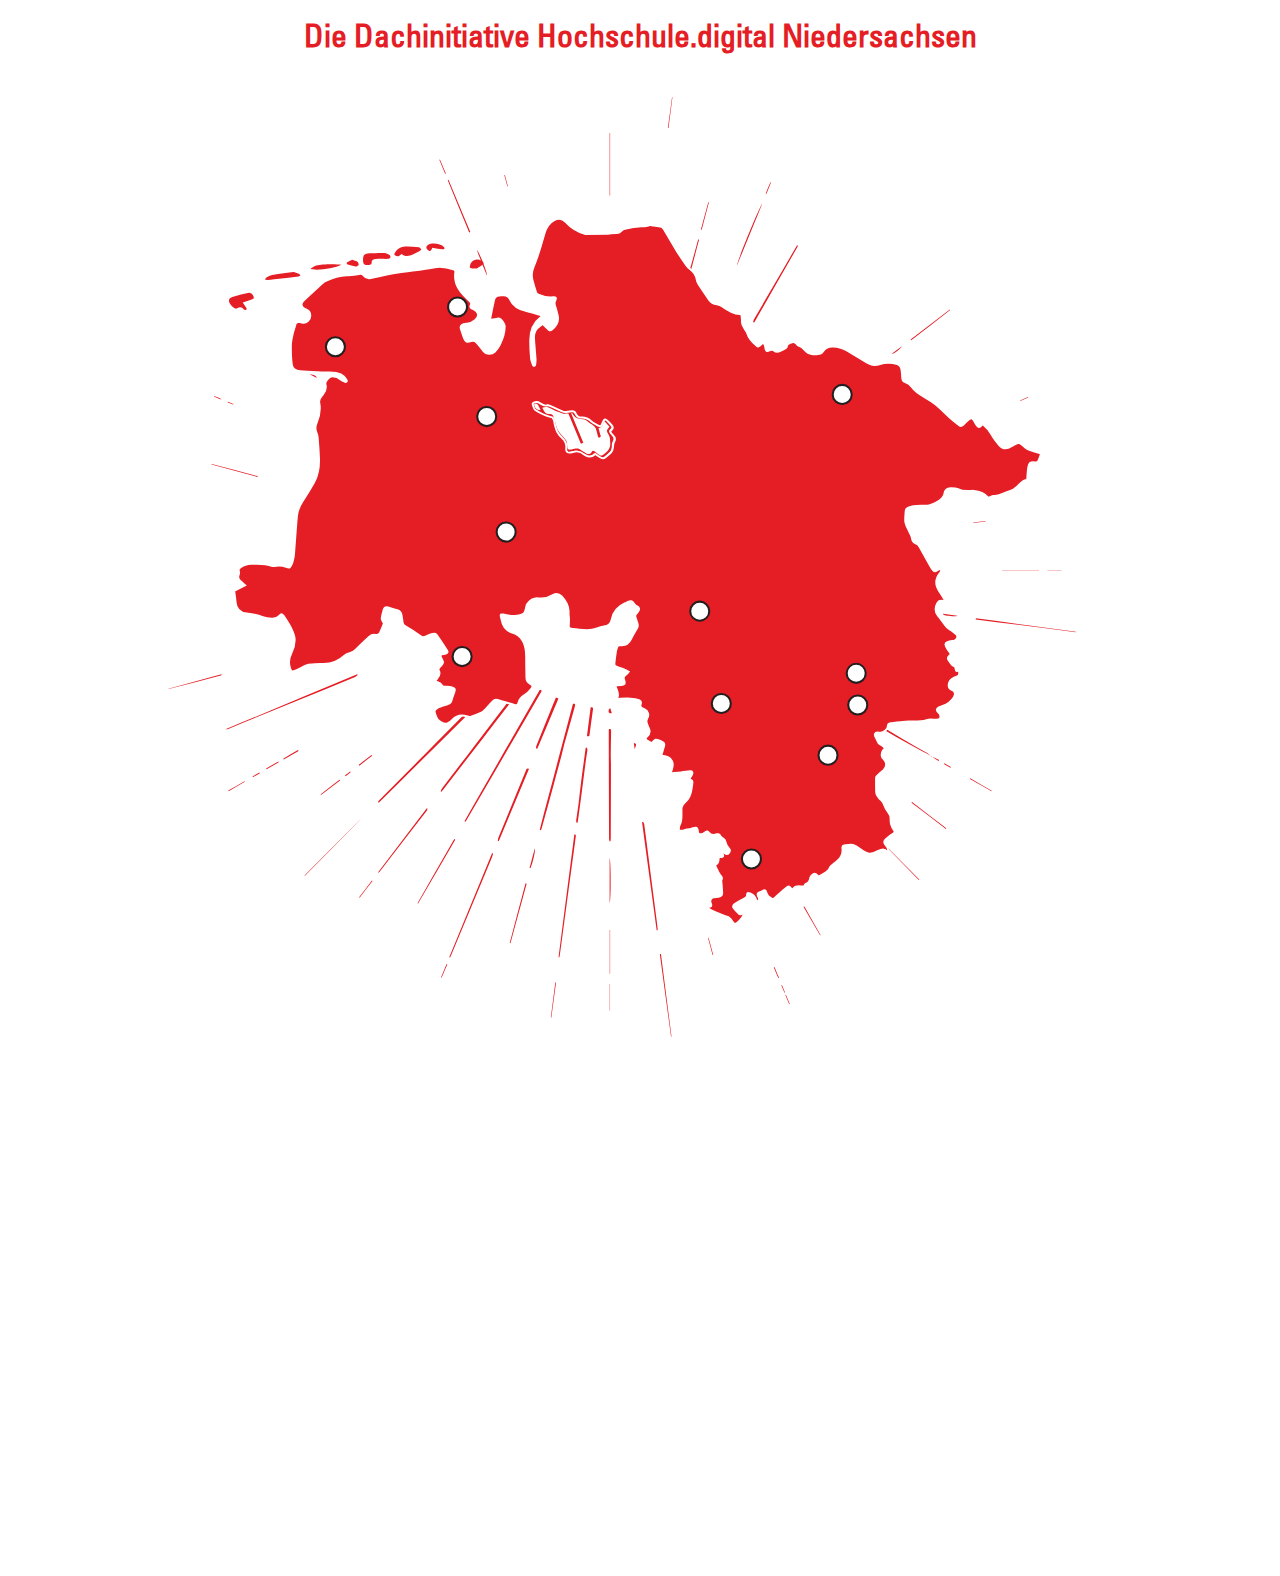
==== commit 38667a7a: "remove doubled map" ====
--- a/index.html
+++ b/index.html
@@ -1,11 +1,692 @@
 <!DOCTYPE html>
 <meta charset="UTF-8">
 <head>
+
+    <link rel="stylesheet" type="text/css" href="tooltipster/dist/css/plugins/tooltipster/sideTip/themes/tooltipster-sideTip-noir.min.css"/>
+    <link rel="stylesheet" type="text/css" href="tooltipster/dist/css/tooltipster.bundle.min.css" />
     <link rel="stylesheet" type="text/css" href="style.css" />
+
+    <script type="text/javascript" src="https://code.jquery.com/jquery-1.10.0.min.js"></script>
+    <script type="text/javascript" src="tooltipster/dist/js/tooltipster.bundle.min.js"></script>
+
+    <script>
+    $(document).ready(function() {
+      //load json
+      $.getJSON("./universities.json", function(data){
+        start_tooltipster(data)
+      }).fail(function() {
+        console.log("Error fetching universities data.");
+      })
+      function start_tooltipster(universities) {
+        $('.tooltip').tooltipster({
+            theme: ['tooltipster-noir', 'tooltipster-noir-customized'],
+            'maxWidth': 270, // set max width of tooltip box
+            'font-family': 'Univers',
+            trigger: 'custom', // add custom trigger
+            contentAsHTML: true,
+            triggerOpen: { // open tooltip when element is clicked, tapped (mobile) or hovered
+                click: true,
+                tap: true,
+                mouseenter: true
+                },
+                triggerClose: { // close tooltip when element is clicked again, tapped or when the mouse leaves it
+                click: true,
+                scroll: false, // ensuring that scrolling mobile is not tapping!
+                tap: true,
+                mouseleave: true
+                },
+            functionInit: function(instance) {
+                var svgObject = instance.elementOrigin();
+                        var instData = universities[svgObject.id];
+                        var content = "<strong>"
+                            + instData.name
+                            + "</strong><br><br>"
+                            + instData.projects.join('<br>');
+                        instance.content(content);
+            },
+            functionBefore: function(instance) {
+                var svgObject = instance.elementOrigin();
+                svgObject.childNodes[0].style.fill = "#231f20";
+                var textObject = document.getElementById(svgObject.id + "-text")
+                textObject.style.display = "block"
+            },
+            functionAfter: function(instance) {
+                var svgObject = instance.elementOrigin();
+                svgObject.childNodes[0].style.fill = "#ffffff";
+                var textObject = document.getElementById(svgObject.id + "-text")
+                textObject.style.display = "none"
+            }
+        });
+      }
+    });
+    </script>
+
 </head>
 
 <body>
-    <h1 class="header"><a href="1.html" >map 1</a></h1>
-    <h1 class="header"><a href="2.html" >map 2</a></h1>
+  <div class="wrapper">
+	<h1 id="title" class="header">
+      Die Dachinitiative Hochschule.digital Niedersachsen
+  </h1>
+
+	<div id="map-container" class="map">
+<svg
+   version="1.1"
+   id="svg2"
+   width=100%
+   height=100%
+   viewBox="0 0 1955.9067 2004"
+   xmlns="http://www.w3.org/2000/svg"
+   xmlns:svg="http://www.w3.org/2000/svg"><defs
+     id="defs6"><clipPath
+       clipPathUnits="userSpaceOnUse"
+       id="clipPath16"><path
+         d="M 0,1502.998 H 1466.933 V 0 H 0 Z"
+         id="path14" /></clipPath></defs>
+     <g
+     id="g8"
+     inkscape:groupmode="layer"
+     inkscape:label="karte_web"
+     transform="matrix(1.3333333,0,0,-1.3333333,0,2004)"><g
+       id="g10"><g
+         id="g12"
+         clip-path="url(#clipPath16)"><g
+           id="g18"
+           transform="translate(12.9888,574.5007)"><path
+             d="m 0,0 c 26.957,7.341 53.914,14.681 80.871,22.021 0.125,-0.467 0.25,-0.935 0.376,-1.402 C 54.25,13.5 27.253,6.382 0.256,-0.737 0.171,-0.491 0.085,-0.245 0,0"
+             style="fill:#e51d24;fill-opacity:1;fill-rule:nonzero;stroke:none"
+             id="path20" /></g><g
+           id="g22"
+           transform="translate(79.019,917.7146)"><path
+             d="m 0,0 c 23.444,-6.164 46.888,-12.328 70.332,-18.492 -0.119,-0.449 -0.237,-0.899 -0.356,-1.349 L -0.202,-0.764 C -0.134,-0.509 -0.067,-0.255 0,0"
+             style="fill:#e51d24;fill-opacity:1;fill-rule:nonzero;stroke:none"
+             id="path24" /></g><g
+           id="g26"
+           transform="translate(162.1313,452.3259)"><path
+             d="M 0,0 C 6.222,3.643 12.444,7.285 18.667,10.927 18.941,10.473 19.215,10.018 19.489,9.563 13.268,5.972 7.047,2.38 0.826,-1.211 0.55,-0.808 0.275,-0.404 0,0"
+             style="fill:#e51d24;fill-opacity:1;fill-rule:nonzero;stroke:none"
+             id="path28" /></g><g
+           id="g30"
+           transform="translate(104.2529,418.7673)"><path
+             d="m 0,0 c 8.28,4.777 16.56,9.555 24.839,14.332 0.189,-0.329 0.377,-0.658 0.566,-0.987 C 17.116,8.565 8.828,3.786 0.539,-0.994 0.359,-0.662 0.18,-0.331 0,0"
+             style="fill:#e51d24;fill-opacity:1;fill-rule:nonzero;stroke:none"
+             id="path32" /></g><g
+           id="g34"
+           transform="translate(152.75,445.1999)"><path
+             d="m 0,0 c -3.583,-1.995 -7.165,-3.991 -10.748,-5.987 -0.226,0.383 -0.451,0.767 -0.677,1.151 3.555,2.036 7.111,4.073 10.666,6.11 C -0.506,0.85 -0.253,0.425 0,0"
+             style="fill:#e51d24;fill-opacity:1;fill-rule:nonzero;stroke:none"
+             id="path36" /></g><g
+           id="g38"
+           transform="translate(92.5327,1016.4294)"><path
+             d="m 0,0 c -3.39,1.448 -6.78,2.897 -10.171,4.346 0.115,0.279 0.231,0.559 0.345,0.839 C -6.409,3.801 -2.992,2.418 0.425,1.035 0.283,0.689 0.142,0.345 0,0"
+             style="fill:#e51d24;fill-opacity:1;fill-rule:nonzero;stroke:none"
+             id="path40" /></g><g
+           id="g42"
+           transform="translate(103.7852,1012.8728)"><path
+             d="M 0,0 8.514,-3.302 C 8.38,-3.662 8.246,-4.022 8.112,-4.383 5.276,-3.272 2.439,-2.162 -0.397,-1.051 -0.265,-0.701 -0.132,-0.351 0,0"
+             style="fill:#e51d24;fill-opacity:1;fill-rule:nonzero;stroke:none"
+             id="path44" /></g><g
+           id="g46"
+           transform="translate(277.0361,1049.4783)"><path
+             d="M 0,0 C 0.192,0.315 0.383,0.63 0.575,0.946 -2.038,4.548 -6.329,4.636 -10.303,5.394 -6.869,3.596 -3.435,1.798 0,0 m 486.293,-567.047 c 3.146,7.262 3.016,8.168 -1.15,9.177 0.36,-2.874 0.704,-5.612 1.15,-9.177 M 229.844,86.346 c 4.252,-7.231 8.219,-13.979 12.187,-20.727 0.369,0.044 0.739,0.087 1.108,0.13 0.558,3.907 0.92,7.855 1.722,11.712 1.049,5.045 -2.769,7.46 -5.338,10.538 -0.389,0.465 -1.647,0.468 -2.419,0.3 -2.191,-0.474 -4.338,-1.149 -7.26,-1.953 M -1.765,173.549 c -8.93,1.656 -29.992,1.194 -37.905,-1.187 -3.08,-0.927 -5.819,-2.987 -9.247,-4.817 7.768,-3.469 36.383,0.389 47.152,6.004 M 101.56,-385.835 c 0.047,0.38 0.095,0.761 0.143,1.142 -2.374,1.086 -4.688,2.337 -7.137,3.216 -3.038,1.091 -4.88,2.999 -5.329,6.216 -0.243,1.748 -0.499,3.495 -0.77,5.24 -1.743,11.22 -1.682,11.428 -12.517,14.709 -10.541,3.19 -9.203,5.478 -12.34,-7.266 -0.854,-3.469 -0.898,-6.245 2.125,-8.816 1.061,-0.902 1.889,-4.082 1.392,-4.493 -3.795,-3.142 -3.598,-7.893 -5.333,-11.822 -2.774,-6.285 -5.157,-8.312 -10.196,-7.433 -6.941,1.211 -10.236,-3.621 -14.025,-8.04 21.329,5.783 42.657,11.565 63.987,17.347 M 978.668,-69.86 c -0.913,-0.812 -1.943,-1.679 -2.917,-2.605 -2.918,-2.772 -4.417,-2.624 -6.521,0.777 -1.659,2.681 -3.203,5.433 -4.862,8.113 -2.151,3.471 -3.818,3.741 -6.952,1.019 -3.042,-2.642 -6.03,-5.353 -8.94,-8.14 -1.864,-1.786 -3.805,-2.633 -6.027,-0.895 -4.462,3.488 -9.014,6.89 -13.211,10.678 -7.493,6.764 -14.485,14.106 -22.201,20.593 -5.218,4.385 -11.12,8.075 -17.079,11.433 -7.384,4.16 -14.689,8.274 -19.604,15.447 -2.483,3.624 -5.178,6.658 -9.784,7.702 -3.235,0.733 -4.948,3.17 -5.157,6.639 -0.243,4.024 -0.563,8.053 -1.088,12.048 -0.549,4.174 -3.035,7.822 -6.693,8.965 -9.075,2.835 -18.654,2.529 -27.574,-0.228 -5.334,-1.648 -9.735,-1.436 -14.426,0.683 -2.635,1.191 -5.22,2.53 -7.701,4.017 -8.658,5.19 -17.277,10.445 -25.878,15.73 -6.909,4.245 -14.197,6.416 -22.489,6.604 -7.103,0.161 -12.134,-1.679 -15.723,-7.887 -0.878,-1.518 -2.977,-2.957 -4.706,-3.231 -3.961,-0.629 -8.138,-1.133 -12.04,-0.51 -3.128,0.498 -6.67,2.08 -8.795,4.341 -3.214,3.419 -5.865,7.094 -10.788,8.292 -1.317,0.32 -2.671,1.621 -3.444,2.832 -2.265,3.548 -4.957,3.846 -8.627,2.225 -3.024,-1.337 -6.685,-1.504 -6.479,-6.259 0.039,-0.89 -1.331,-2.148 -2.343,-2.718 -2.626,-1.479 -5.403,-2.696 -8.141,-3.968 -3.243,-1.505 -6.36,-1.468 -9.186,0.975 -1.913,1.653 -3.777,1.387 -5.917,0.297 -5.259,-2.678 -6.709,-1.831 -7.195,3.904 -0.053,0.628 -0.014,1.301 -0.233,1.872 -0.809,2.119 -1.707,4.203 -2.572,6.301 -1.641,-1.364 -3.485,-2.549 -4.871,-4.135 -1.726,-1.976 -3.35,-3.228 -5.677,-1.113 -5.784,5.259 -11.788,10.297 -14.003,18.377 -0.635,2.318 -2.407,4.32 -3.636,6.48 -2.275,3.998 -5.289,7.653 -4.764,12.789 0.24,2.347 -0.469,4.776 -0.424,7.162 0.041,2.243 -0.974,3.313 -3.015,3.501 -10.2,0.941 -18.555,5.855 -26.561,11.818 -2.321,1.729 -5.389,2.887 -8.267,3.344 -4.914,0.781 -9.032,2.755 -11.843,6.705 -5.629,7.911 -11.023,15.995 -16.339,24.123 -1.213,1.854 -2.141,4.112 -2.463,6.292 -1.025,6.938 -4.532,12.085 -10.111,16.181 -2.304,1.692 -4.411,3.872 -6.039,6.223 -5.086,7.342 -10.105,14.746 -14.772,22.357 -6.787,11.069 -13.26,22.331 -19.833,33.531 -1.739,2.963 -4.17,3.726 -7.585,3.691 -3.52,-0.036 -7.048,1.105 -10.581,1.679 -0.786,0.128 -1.634,0.179 -2.408,0.03 -2.891,-0.557 -5.811,-1.902 -8.635,-1.706 -10.374,0.716 -20.365,-1.029 -30.209,-3.907 -2.068,-0.605 -4.337,-1.786 -5.653,-3.401 -1.94,-2.379 -4.033,-2.849 -6.884,-2.91 -4.486,-0.096 -9.148,-0.147 -13.401,-1.375 -11.339,-3.273 -22.287,-3.292 -33.854,-0.302 -12.171,3.147 -21.954,9.225 -30.216,18.298 -5.361,5.887 -10.667,6.803 -17.771,3.109 -8.538,-4.439 -12.587,-12.167 -15.049,-20.866 -4.843,-17.111 -9.422,-34.277 -16.522,-50.673 -2.733,-6.313 -3.54,-13.213 -1.763,-20.047 1.71,-6.577 3.663,-13.099 5.775,-19.558 0.381,-1.164 1.908,-2.206 3.148,-2.795 7.211,-3.422 14.793,-4.713 22.803,-4.09 4.266,0.332 5.139,-1.228 3.182,-4.821 -1.517,-2.784 -1.308,-5.402 -0.336,-8.348 1.61,-4.877 2.902,-9.87 4.102,-14.869 2.272,-9.454 -2.667,-15.995 -9.279,-21.638 -0.826,-0.704 -3.169,-0.831 -3.943,-0.187 -3.382,2.816 -6.444,6.015 -9.839,9.284 -1,-0.867 -2.271,-2.313 -3.84,-3.269 -7.021,-4.281 -9.752,-10.83 -9.366,-18.606 0.525,-10.575 1.682,-21.118 2.368,-31.688 0.195,-2.989 -0.219,-6.034 -0.559,-9.03 -0.074,-0.657 -0.929,-1.43 -1.609,-1.72 -0.304,-0.129 -1.361,0.696 -1.562,1.269 -1.165,3.306 -2.821,6.61 -3.111,10.017 -0.77,9.038 -1.243,18.127 -1.255,27.195 -0.017,13.955 3.762,26.426 15.571,35.281 2.066,1.549 2.068,3.311 -0.558,4.153 -6.438,2.065 -12.836,4.5 -19.446,5.732 -11.657,2.174 -21.438,6.469 -26.391,18.179 -2.105,4.976 -6.134,6.758 -11.356,6.196 -1.755,-0.188 -3.519,-0.304 -5.269,-0.528 -3.697,-0.474 -6.829,-2.396 -7.661,-5.897 -2.375,-9.987 -4.208,-20.102 -6.496,-31.354 3.813,0.569 6.674,1.008 9.538,1.422 1.716,0.247 3.542,0.927 5.134,0.575 2.812,-0.621 7.92,-8.625 7.927,-11.638 0.028,-10.23 -3.01,-19.674 -7.778,-28.543 -2.004,-3.728 -4.429,-7.459 -7.459,-10.354 -5.177,-4.947 -13.37,-4.024 -17.07,0.944 -3.434,4.613 -7.247,8.949 -10.997,13.318 -2.337,2.724 -5.273,3.135 -8.586,1.822 -5.425,-2.151 -8.085,-0.981 -10.224,4.675 -1.695,4.479 -3.183,9.039 -4.669,13.594 -1.411,4.327 -0.448,6.28 3.845,7.727 1.414,0.476 2.983,0.844 4.448,0.751 5.496,-0.353 9.696,2.284 13.655,5.563 6.383,5.285 5.132,13.577 -2.474,16.543 -0.587,0.229 -1.154,0.518 -1.755,0.702 -3.057,0.936 -4.079,2.798 -2.606,5.752 1.383,2.776 0.252,4.216 -2.009,6.216 -13.31,11.769 -24.892,24.551 -21.658,44.447 0.041,0.249 0.166,0.568 0.063,0.741 -0.563,0.951 -0.998,2.439 -1.816,2.706 -9.59,3.137 -18.975,5.524 -29.553,3.565 -19.456,-3.603 -39.225,-5.48 -58.778,-8.613 -13.188,-2.114 -26.227,-5.162 -39.337,-7.765 -4.148,-0.824 -7.883,-0.014 -10.481,3.534 -1.829,2.495 -4.053,2.988 -6.936,2.602 -6.377,-0.853 -12.765,-1.815 -19.178,-2.154 -11.278,-0.597 -21.802,-3.803 -31.982,-8.385 -1.801,-0.811 -3.529,-1.982 -4.991,-3.316 -9.563,-8.724 -18.964,-17.627 -28.583,-26.287 -5.126,-4.615 -4.84,-9.755 1.127,-13.101 1.32,-0.74 2.723,-1.329 4.043,-2.07 3.142,-1.765 4.644,-4.518 4.698,-8.087 0.11,-7.177 -5.869,-12.277 -12.745,-10.898 -1.607,0.323 -3.227,0.58 -4.844,0.856 -2.852,0.488 -4.422,-0.59 -5.152,-3.524 -1.154,-4.639 -2.852,-9.145 -3.991,-13.788 -1.159,-4.731 -2.372,-9.524 -2.741,-14.353 -0.471,-6.148 -0.277,-12.364 -0.071,-18.541 0.165,-4.958 0.509,-9.941 1.248,-14.841 1.05,-6.965 7.36,-9.75 12.851,-10.192 12.16,-0.981 24.368,-1.365 36.558,-1.978 1.007,-0.051 2.022,-0.049 3.027,0.016 7.688,0.496 15.23,0.641 22.477,-2.985 C 1.442,4.022 4.096,1.154 6.133,-2.531 6.455,-3.113 6.665,-4.305 6.365,-4.564 5.81,-5.044 4.671,-5.429 4.072,-5.169 c -2.168,0.94 -4.45,1.871 -6.255,3.34 -3.997,3.253 -8.432,5.036 -13.548,4.931 -4.859,-0.101 -11.67,-8.072 -10.295,-12.297 1.916,-5.888 -0.244,-10.415 -3.677,-14.958 -2.864,-3.789 -7.045,-6.831 -5.839,-12.894 2.177,-10.958 0.188,-21.544 -4.217,-31.77 -2.016,-4.681 -2.149,-9.456 0.051,-14.311 1.067,-2.356 1.63,-5.068 1.832,-7.665 0.807,-10.44 1.597,-20.891 1.992,-31.353 0.473,-12.523 -1.213,-24.854 -7.179,-35.984 -5.531,-10.319 -11.859,-20.232 -18.212,-30.083 -4.263,-6.611 -7.449,-13.689 -8.24,-21.346 -1.682,-16.296 -2.468,-32.682 -3.837,-49.013 -0.752,-8.988 -0.298,-18.235 -4.915,-26.54 -2.486,-4.471 -2.879,-4.963 -7.692,-2.961 -5.959,2.478 -11.843,3.095 -18.069,1.482 -1.27,-0.329 -2.89,-0.322 -4.073,0.181 -10.145,4.317 -20.79,3.211 -31.36,3.198 -6.478,-0.009 -12.051,-2.147 -17.117,-6.07 -1.884,-1.46 -2.803,-2.622 -1.852,-5.276 0.655,-1.825 0.263,-4.314 -0.393,-6.259 -1.243,-3.692 -0.23,-6.315 2.642,-8.66 2.288,-1.869 4.394,-3.961 7.372,-6.675 -6.357,-3.248 -11.87,-6.065 -16.676,-8.52 0.733,-5.772 1.691,-11.324 2.091,-16.914 0.755,-10.511 6.477,-16.466 17.086,-17.607 8.404,-0.905 16.649,-2.307 24.615,-5.591 4.29,-1.769 9.291,-2.303 13.996,-2.426 4.063,-0.105 8.344,0.632 11.232,4.35 2.827,3.641 4.223,3.595 6.691,-0.314 3.837,-6.078 8.019,-12.001 11.195,-18.416 2.581,-5.216 5.19,-10.994 5.461,-16.634 0.364,-7.59 -1.659,-15.215 -5.296,-22.219 -3.716,-7.158 -4.231,-14.647 -1.751,-22.393 1.368,-4.272 2.804,-5.773 7.044,-4.272 5.026,1.778 9.643,4.695 14.476,7.04 2.172,1.053 4.382,2.542 6.672,2.746 7.032,0.627 14.131,1.214 21.167,0.93 13.399,-0.54 24.629,3.836 34.329,12.959 1.916,1.802 4.723,3.094 7.323,3.631 4.083,0.844 7.046,2.935 9.911,5.776 6.534,6.477 13.268,12.754 19.995,19.034 2.723,2.541 6.131,3.828 9.764,2.983 3.516,-0.818 5.6,0.483 7.04,3.37 0.947,1.901 1.661,3.919 2.465,5.891 1.159,2.847 2.304,5.699 3.404,8.423 -1.155,2.327 -3.632,4.999 -3.483,7.515 0.277,4.687 1.944,9.324 3.298,13.902 0.935,3.161 3.349,3.784 6.348,2.847 4.694,-1.465 9.39,-2.931 14.119,-4.279 3.682,-1.049 5.81,-3.407 6.433,-7.122 0.647,-3.855 1.29,-7.714 1.772,-11.592 0.357,-2.875 1.735,-4.33 4.394,-5.847 7.835,-4.475 15.458,-9.396 22.742,-14.718 2.232,-1.632 3.796,-2.544 6.298,-1.529 3.974,1.612 7.869,3.512 11.975,4.658 1.869,0.521 5.219,0.301 6.09,-0.897 5.759,-7.924 11.08,-16.17 16.419,-24.392 1.422,-2.192 0.447,-3.877 -1.949,-4.657 -1.07,-0.348 -2.203,-0.533 -3.321,-0.697 -5.429,-0.798 -5.946,-1.859 -3.251,-6.769 3.391,-6.182 3.3,-6.873 -1.609,-12.088 -0.778,-0.827 -1.819,-1.521 -2.287,-2.493 -0.491,-1.019 -1.005,-2.653 -0.533,-3.409 3.316,-5.31 0.921,-9.273 -2.581,-13.203 -2.846,-3.194 -2.263,-4.319 1.871,-5.527 1.837,-0.536 4.39,-1.735 4.864,-3.201 1.115,-3.448 3.113,-3.506 6.044,-3.396 3.438,0.13 7.075,0.148 10.313,-0.826 4.76,-1.433 5.061,-3.083 3.303,-7.712 -1.603,-4.221 -3.065,-8.51 -4.297,-12.851 -0.91,-3.204 -2.664,-4.489 -6.003,-5.207 -4.837,-1.041 -9.802,-2.539 -14.058,-4.984 -6.659,-3.825 -6.704,-5.117 -3.96,-12.17 0.32,-0.823 0.714,-1.636 0.889,-2.493 0.836,-4.092 3.795,-5.594 7.168,-7.748 7.859,-5.019 12.539,-2.033 17.887,3.859 6.09,6.708 14.014,7.854 22.561,4.711 1.461,-0.537 3.358,-1.024 4.702,-0.547 5.938,2.107 11.841,4.375 17.558,7.015 2.181,1.009 3.974,3.034 5.689,4.839 3.803,4.003 7.459,8.148 11.15,12.258 2.027,2.257 4.332,2.502 7.187,1.638 8.448,-2.555 16.974,-4.851 25.439,-7.348 3.188,-0.94 5.662,-0.481 6.36,3.098 1.091,5.587 4.735,8.759 9.304,11.682 3.618,2.317 7.115,5.289 9.651,8.721 3.739,5.058 3.417,5.829 -1.832,9.14 -3.507,2.214 -4.961,5.09 -4.978,9.078 -0.028,6.304 -0.218,12.608 -0.324,18.913 -0.109,6.549 0.166,13.13 -0.373,19.642 -1.157,13.983 -6.276,25.623 -20.951,30.14 -9.945,3.061 -14.691,9.93 -16.28,19.679 -0.243,1.487 -0.775,2.925 -1.099,4.403 -0.807,3.686 -0.094,4.233 3.599,3.478 8.364,-1.71 16.713,-3.248 25.321,-1.147 5.829,1.423 7.614,2.88 8.944,8.728 0.636,2.796 0.791,6.042 2.361,8.22 4.102,5.693 9.42,9.875 17.139,8.929 7.939,-0.975 15.287,0.588 22.057,4.859 4.816,3.038 9.504,2.134 13.098,-1.658 6.606,-6.973 11.699,-14.791 10.896,-25.159 -0.228,-2.945 0.447,-5.954 0.589,-8.94 0.095,-2 0.01,-4.012 -0.049,-6.018 -0.057,-1.883 -0.233,-3.763 -0.271,-5.646 -0.049,-2.426 1.158,-3.649 3.619,-3.891 4.016,-0.394 8.012,-0.98 12.021,-1.442 8.906,-1.026 17.78,-2.225 26.488,1.445 3.697,1.558 7.605,3.176 11.526,3.521 7.271,0.64 10.772,4.181 12.224,11.207 2.396,11.582 9.735,19.391 20.39,24.226 1.378,0.625 2.706,1.358 4.073,2.008 4.579,2.178 6.067,1.666 9.217,-2.462 1.323,-1.734 2.924,-3.56 4.819,-4.484 3.14,-1.531 3.769,-3.564 2.315,-6.384 -0.788,-1.53 -1.824,-3.094 -3.143,-4.148 -2.009,-1.603 -2.42,-3.317 -1.651,-5.635 1.071,-3.227 1.905,-6.537 3.047,-9.738 1.016,-2.846 0.645,-5.252 -0.936,-7.865 -3.194,-5.279 -6.316,-10.635 -8.986,-16.191 -3.311,-6.888 -8.602,-10.225 -16.176,-9.253 -2.519,0.325 -4.227,-0.369 -4.982,-2.851 -0.659,-2.166 -1.461,-4.323 -1.798,-6.546 -0.946,-6.225 -1.853,-12.467 -2.368,-18.735 -0.107,-1.31 1.209,-3.46 2.426,-4.025 4.449,-2.063 9.169,-3.536 13.713,-5.408 1.962,-0.808 3.746,-2.046 5.61,-3.088 -1.406,-1.488 -2.589,-3.329 -4.265,-4.389 -3.232,-2.041 -4.191,-4.482 -2.584,-7.95 0.262,-0.566 0.39,-1.201 0.53,-1.815 1.067,-4.694 -0.094,-5.882 -4.857,-5.877 -2.894,0.004 -5.79,-0.708 -9.056,-1.149 1.857,-7.155 7.272,-13.05 2.281,-20.17 5.646,0.292 10.765,0.91 15.854,0.721 5.143,-0.19 10.267,-1.11 15.381,-1.838 5.063,-0.721 6.564,-2.963 4.961,-7.829 -0.871,-2.645 0.028,-4.101 2.204,-5.203 1.35,-0.682 2.772,-1.224 4.113,-1.922 5.195,-2.701 7.003,-8.389 4.023,-13.385 -1.656,-2.778 -1.758,-5.404 -0.577,-8.282 0.861,-2.098 1.431,-4.33 2.428,-6.356 2.518,-5.113 2.536,-9.523 -2.324,-13.494 -1.524,-1.245 -3.216,-3.855 -0.545,-5.744 2.422,-1.714 5.265,-2.832 7.832,-4.166 4.92,6.165 5.951,6.397 13.002,3.223 0.69,-0.31 1.339,-0.73 2.05,-0.976 3.659,-1.262 4.812,-3.571 3.582,-7.345 -1.539,-4.725 -2.772,-9.548 -4.115,-14.248 8.882,-0.032 13.186,-2.121 16.355,-8.245 2.143,-4.141 1.191,-8.339 -0.036,-12.49 -0.65,-2.196 -1.419,-4.357 -2.038,-6.242 5.761,0.522 10.937,0.916 16.093,1.48 4.458,0.486 8.889,1.212 13.345,1.723 1.054,0.121 2.647,0.198 3.119,-0.398 0.635,-0.802 0.814,-2.398 0.486,-3.431 -0.521,-1.642 -1.454,-3.231 -2.517,-4.607 -1.75,-2.264 -2.142,-3.834 1.091,-5.111 0.877,-0.346 1.757,-2.055 1.714,-3.101 -0.122,-2.971 -0.74,-5.919 -1.127,-8.881 -1.061,-8.107 -2.966,-15.613 -9.869,-21.238 -2.755,-2.245 -5.644,-6.197 -5.73,-9.446 -0.164,-6.183 0.444,-12.351 -0.478,-18.601 -0.41,-2.785 -0.693,-5.04 -2.407,-7.536 -1.4,-2.041 -0.888,-5.396 -1.223,-8.167 1.997,-0.112 4.032,-0.515 5.98,-0.257 2.097,0.277 4.093,1.254 6.172,1.768 1.187,0.294 2.469,0.187 3.678,0.419 1.23,0.235 2.411,0.709 3.633,0.998 2.333,0.55 4.925,1.87 6.936,1.273 1.376,-0.407 2.582,-3.468 2.739,-5.432 0.258,-3.224 1.693,-4.949 4.631,-4.547 2.14,0.294 4.326,1.494 6.111,2.807 1.952,1.436 3.813,2.654 5.51,0.329 3.469,-4.753 7.706,-4.928 12.731,-3.083 1.158,0.426 3.798,0.035 3.924,-0.453 0.966,-3.746 3.795,-5.351 6.779,-7.087 1.048,-0.61 1.913,-2.12 2.188,-3.368 0.978,-4.431 2.749,-8.302 6.072,-11.518 2.349,-2.274 0.541,-4.503 -0.837,-6.392 -1.506,-2.066 -3.464,-1.633 -5.325,-0.303 -1.574,1.125 -3.147,2.252 -4.847,3.468 -0.226,-0.728 -0.417,-1.002 -0.351,-1.184 0.473,-1.295 0.971,-2.584 1.515,-3.85 1.263,-2.943 0.391,-4.249 -2.846,-4.104 -0.984,0.044 -1.957,0.321 -3.015,0.505 -1.56,-4.438 1.354,-10.659 -6.256,-12.661 2.651,-5.31 4.535,-10.648 7.763,-14.985 2.037,-2.739 4.947,-4.288 2.058,-7.983 -0.234,-0.3 -0.022,-0.965 0.017,-1.458 0.495,-6.23 1.253,-12.457 1.319,-18.691 0.017,-1.591 -1.843,-4.077 -3.382,-4.622 -3.016,-1.07 -6.429,-0.975 -9.644,-1.551 -1.081,-0.193 -2.231,-0.768 -3.051,-1.501 -2.432,-2.175 -2.704,-4.588 -1.309,-7.726 1.823,-4.1 0.411,-5.692 -3.97,-5.307 -0.53,0.047 -1.068,0.007 -1.603,0.007 -0.127,-0.319 -0.253,-0.637 -0.38,-0.956 2.81,-1.769 5.502,-3.78 8.46,-5.251 4.172,-2.077 8.529,-3.785 12.833,-5.59 2.313,-0.971 4.619,-2.308 7.034,-2.602 3.453,-0.42 5.879,-1.983 7.871,-4.62 1.369,-1.812 2.82,-3.561 4.198,-5.366 1.536,-2.014 3.427,-2.158 5.252,-0.684 5.448,4.401 10.396,9.202 11.633,17.418 -1.557,-1.297 -2.54,-2.474 -3.799,-3.059 -1.202,-0.559 -3.355,-1.178 -3.944,-0.601 -3.298,3.23 -6.438,6.677 -9.171,10.389 -0.602,0.817 0.152,3.804 1.143,4.433 5.725,3.633 11.763,6.77 17.558,10.297 1.087,0.661 2.166,2.316 2.203,3.541 0.118,4.027 0.929,4.667 4.754,3.14 4.774,-1.906 7.832,-5.195 9.367,-10.184 0.376,-1.223 2.36,-1.953 3.605,-2.91 0.298,1.689 0.936,3.406 0.792,5.057 -0.124,1.422 -1.231,2.733 -1.741,4.152 -1.216,3.387 -0.275,4.938 3.146,5.797 1.391,0.35 2.838,0.868 3.997,1.684 3.12,2.194 4.81,1.338 5.727,-2.477 0.481,-2.006 1.77,-3.959 3.128,-5.57 1.185,-1.407 3.039,-2.229 4.488,-3.44 1.513,-1.265 2.739,-1.314 4.253,0.101 4.049,3.786 8.166,7.504 12.354,11.135 2.362,2.047 5.016,3.76 7.367,5.82 4.286,3.755 5.085,-2.271 7.859,-2.677 0.242,-0.036 0.483,-0.081 1.022,-0.173 4.153,7.295 11.42,3.301 17.194,4.468 0.897,1.309 1.478,3.208 2.578,3.583 4.96,1.688 6.51,5.113 7.014,10.047 0.192,1.887 2.744,3.944 4.701,5.131 2.269,1.375 4.169,-0.128 5.804,-2.075 0.68,-0.811 2.767,-1.569 3.363,-1.147 5.63,3.989 13.691,5.039 16.086,13.048 0.269,0.898 1.051,1.74 1.789,2.387 3.45,3.024 6.994,5.941 10.456,8.953 5.654,4.92 7.686,11.147 6.787,18.527 -0.138,1.139 0.563,3.369 1.112,3.447 5.02,0.723 10.639,2.671 15.017,1.164 6.235,-2.146 11.502,-7.023 17.328,-10.49 2.162,-1.287 4.667,-2.328 7.135,-2.707 5.297,-0.814 9.811,1.769 14.219,4.253 4.868,2.743 9.521,4.359 13.483,-1.389 0.099,-0.144 0.468,-0.102 1.864,-0.36 -0.388,2.374 -0.386,4.515 -1.138,6.346 -0.745,1.815 -2.202,3.355 -3.431,4.951 -2.345,3.044 -2.054,6.01 0.72,8.393 3.221,2.768 6.564,5.526 10.246,7.59 3.249,1.822 4.277,3.399 1.898,6.599 -3.747,5.043 -5.133,10.688 -4.902,17.049 0.106,2.912 -0.913,6.558 -2.771,8.703 -3.914,4.519 -6.202,9.638 -8.202,15.088 -0.604,1.646 -1.829,3.227 -3.148,4.42 -3.788,3.421 -7.688,6.762 -7.863,12.354 -0.224,7.171 -0.274,14.35 -0.215,21.524 0.009,1.13 0.715,2.539 1.557,3.326 3.161,2.954 6.4,5.848 9.816,8.496 5.254,4.072 5.293,13.325 0.179,17.486 -1.469,1.196 -2.999,3.419 -2.965,5.141 0.081,4.23 0.581,8.671 5.655,10.966 -2.844,2.332 -5.046,5.07 -7.893,6.247 -3.936,1.627 -3.978,5.26 -5.506,8.085 -1.298,2.401 -3.313,5.62 -2.607,7.633 1.213,3.453 5.152,1.968 8.089,1.75 4.646,-0.345 11.612,5.194 11.583,9.699 -0.021,3.304 1.553,4.673 4.377,5.008 7.376,0.873 14.753,1.87 22.16,2.333 10.858,0.677 21.787,-1.226 32.594,2.411 4.561,1.535 9.991,0.481 15.026,0.615 5.679,0.151 6.992,1.554 6.014,7.157 -0.239,1.374 -1.593,2.705 -2.722,3.744 -3.665,3.376 -3.271,6.325 1.336,8.314 1.614,0.697 3.347,1.116 5.013,1.699 7.26,2.542 13.169,6.881 17.265,13.436 2.561,4.097 1.62,9.282 -1.653,10.406 -5.608,1.927 -7.412,5.937 -5.683,11.533 1.769,5.72 6.079,7.935 11.292,9.449 1.479,0.43 3.445,1.638 3.811,2.892 0.628,2.15 0.174,4.618 0.174,7.134 -4.308,-2.262 -4.815,-1.931 -5.505,2.845 -0.131,0.906 -0.553,2.428 -1.052,2.521 -5.173,0.956 -6.188,5.897 -8.994,9.091 -2.383,2.712 -2.076,5.118 0.671,7.49 0.932,0.805 2.172,2.636 1.849,3.27 -1.307,2.557 -3.302,4.75 -4.787,7.232 -1.276,2.135 -2.814,4.421 -3.031,6.752 -0.11,1.187 2.212,3.247 3.82,3.808 3.05,1.067 6.389,1.29 9.59,1.95 3.951,0.814 6.251,6.532 3.503,9.409 -2.397,2.51 -5.464,4.383 -8.25,6.517 -2.445,1.873 -5.363,3.343 -7.276,5.651 -4.505,5.432 -8.245,11.508 -12.84,16.854 -4.17,4.853 -4.512,9.722 -2.458,15.434 2.276,6.329 4.131,7.666 10.954,6.863 0.775,-0.091 1.569,-0.012 2.843,-0.012 -3.052,4.956 -5.564,9.635 -8.641,13.909 -7.042,9.786 -6.969,19.996 0.567,29.134 0.4,0.486 0.945,0.944 1.115,1.508 0.299,0.989 0.842,2.581 0.416,2.969 -0.797,0.726 -2.285,1.176 -3.352,0.987 -1.116,-0.198 -2.122,-1.225 -3.091,-1.994 -2.034,-1.614 -3.911,-1.578 -5.645,0.398 -0.83,0.946 -1.74,1.871 -2.351,2.954 -6.124,10.859 -12.261,21.711 -18.232,32.654 -1.519,2.787 -2.99,4.974 -6.501,5.628 -1.629,0.303 -3.414,2.117 -4.252,3.708 -1.018,1.934 -0.916,4.423 -1.659,6.545 -0.799,2.282 -2.044,4.404 -3.044,6.618 -2.255,4.991 -5.49,9.812 -6.436,15.044 -1,5.522 0.308,11.439 0.384,17.187 0.033,2.546 1.141,3.782 3.349,4.83 6.616,3.139 13.61,3.423 20.725,3.36 3.888,-0.033 8.042,-0.531 11.613,0.618 7.339,2.362 14.954,4.48 20.16,11.123 1.59,2.028 3.091,3.6 3.343,6.38 0.57,6.271 3.156,8.765 9.522,8.856 3.73,0.054 7.939,0.041 11.113,-1.561 6.587,-3.324 13.237,-3.395 20.176,-2.67 1.375,0.144 2.782,0.143 4.162,0.049 8.158,-0.554 15.544,-2.7 20.825,-9.638 0.5,-0.657 2.55,-0.503 3.736,-0.184 1.753,0.471 3.523,2.282 5.028,2.023 5.397,-0.93 9.87,1.145 14.496,3.244 3.438,1.56 6.939,3.207 10.588,4.016 4.689,1.04 8.139,3.546 11.458,6.794 4.766,4.663 8.729,10.707 15.353,10.451 0.57,6.785 0.71,13.04 1.709,19.154 1.204,7.366 3.249,8.407 10.602,7.683 1.509,-0.148 3.993,0.728 4.591,1.878 1.775,3.415 2.831,7.202 4.464,11.648 -5.483,1.676 -10.666,3.064 -15.697,4.874 -2.995,1.077 -6.342,2.222 -8.512,4.366 -8.852,8.747 -10.385,9.069 -20.822,2.055 -0.106,-0.071 -0.208,-0.144 -0.313,-0.214 -6.636,-4.41 -13.883,-3.827 -19.035,2.202 -4.153,4.86 -8.315,9.934 -11.254,15.552 -3.297,6.3 -7.672,11.355 -13.304,16.062 M 850.731,-696.345 c -5.114,0.404 -16.717,-6.249 -18.921,-10.828 -0.398,-0.827 -0.281,-2.224 0.159,-3.065 0.869,-1.659 2.533,-2.97 3.137,-4.683 0.918,-2.601 1.936,-5.513 1.61,-8.131 -0.535,-4.307 -4.123,-5.332 -6.954,-2.042 -2.522,2.932 -4.671,2.868 -7.794,1.173 -5.521,-2.997 -11.076,-6.495 -17.763,-5.391 -2.839,0.469 -5.719,1.596 -8.214,3.052 -5.53,3.229 -10.729,7.026 -16.281,10.21 -1.56,0.895 -3.878,0.468 -5.849,0.648 -0.132,-0.36 -0.265,-0.719 -0.398,-1.078 12.37,-16.425 24.74,-32.85 37.109,-49.274 -0.216,-0.165 -0.432,-0.33 -0.649,-0.494 -6.51,8.268 -13.044,16.519 -19.525,24.81 -5.905,7.553 -11.753,15.151 -17.627,22.729 -1.28,1.653 -2.584,3.237 -5.18,1.687 1.202,-6.267 -1.083,-12.147 -4.204,-17.108 -2.827,-4.493 -7.737,-7.653 -11.594,-11.534 -1.77,-1.779 -3.252,-3.852 -4.799,-5.842 -0.91,-1.172 -1.432,-2.829 -2.578,-3.6 -4.076,-2.745 -8.305,-5.271 -12.553,-7.748 -3.296,-1.92 -6.389,-2.12 -9.008,1.391 -0.551,0.739 -1.92,0.869 -2.912,1.28 -0.256,-0.287 -0.51,-0.575 -0.765,-0.862 3.919,-6.999 7.838,-13.998 11.757,-20.997 -0.51,-0.295 -1.02,-0.59 -1.53,-0.885 -3.533,6.02 -7.067,12.039 -10.6,18.059 -1.192,-5.035 -4.101,-8.309 -8.648,-10.21 -1.123,-6.393 -6.13,-4.08 -9.844,-4.202 -3.795,-0.126 -7.507,0.438 -10.059,-3.558 -0.512,-0.802 -3.154,-0.709 -4.613,-0.305 -1.341,0.372 -2.411,1.721 -4.113,3.037 -7.153,-6.077 -14.364,-12.105 -21.397,-18.333 -0.638,-0.565 -0.538,-2.575 -0.108,-3.642 7.59,-18.837 15.289,-37.631 22.946,-56.44 0.532,-1.309 0.927,-2.674 1.385,-4.013 -0.333,-0.133 -0.667,-0.266 -1.001,-0.4 -0.513,1.069 -1.073,2.117 -1.533,3.207 -8.032,19.066 -15.867,38.218 -24.252,57.127 -1.443,3.253 -5.294,5.401 -7.887,8.194 -2.181,2.347 -4.151,4.891 -6.214,7.348 0.276,0.238 0.552,0.474 0.828,0.711 -2.06,-0.811 -4.121,-1.622 -6.63,-2.61 0.711,-1.72 1.357,-3.434 2.121,-5.094 1.234,-2.684 0.974,-5.192 -0.904,-7.428 -2.377,-2.83 -5.434,-2.816 -7.626,0.135 -1.11,1.493 -1.986,3.232 -2.631,4.984 -1.179,3.202 -3.335,5.195 -6.886,6.435 0.345,-4.528 -2.665,-5.649 -5.915,-7.189 -5.103,-2.419 -9.884,-5.543 -14.668,-8.578 -0.547,-0.348 -0.725,-2.398 -0.246,-3.042 1.926,-2.591 4.178,-4.939 6.475,-7.566 1.78,1.369 3.003,2.873 4.537,3.328 1.45,0.431 3.526,0.216 4.752,-0.59 0.795,-0.522 1.116,-2.823 0.689,-3.969 -2.227,-5.984 -5.166,-11.393 -10.53,-15.48 -5.488,-4.18 -6.825,-4.72 -12.702,-1.053 0.365,-1.938 0.7,-3.716 1.035,-5.495 -0.339,-0.102 -0.677,-0.206 -1.016,-0.308 -0.748,2.585 -1.665,5.136 -2.209,7.763 -0.926,4.473 -3.295,6.437 -7.993,7.584 -6.161,1.504 -11.79,5.06 -17.84,7.185 -4.714,1.656 -8.385,4.481 -11.746,7.947 -0.351,0.363 -0.832,0.691 -0.991,1.13 -0.522,1.438 -0.922,2.92 -1.369,4.385 1.479,0.144 2.964,0.433 4.436,0.382 1.079,-0.038 2.142,-0.523 3.451,-0.871 0,0.716 0.117,1.217 -0.018,1.637 -1.725,5.37 -0.867,8.684 3.36,12.286 0.626,0.534 1.537,0.914 2.357,1.008 2.593,0.3 5.206,0.608 7.808,0.584 3.823,-0.035 4.109,2.044 3.856,5.157 -0.999,12.321 -4.312,24.012 -9.113,35.339 -0.586,1.384 -1.388,2.863 -1.343,4.273 0.04,1.268 0.836,3.278 1.773,3.607 2.793,0.981 3.182,2.898 3.114,5.319 -0.021,0.756 0.041,1.513 0.074,2.27 0.149,3.459 0.842,6.418 4.508,5.714 0.595,2.692 0.323,6.135 1.798,7.235 3.881,2.896 5.849,-2.532 10.135,-3.296 -0.193,1.224 -0.13,2.335 -0.549,3.217 -1.755,3.698 -3.624,7.342 -5.524,10.967 -0.559,1.068 -1.194,2.2 -2.082,2.975 -2.282,1.992 -4.725,3.8 -7.654,6.117 -4.059,-1.528 -8.93,-1.339 -14.235,2.193 1.846,-7.404 3.5,-14.039 5.154,-20.673 -0.632,-0.172 -1.263,-0.345 -1.894,-0.518 -1.993,6.925 -3.985,13.85 -5.833,20.274 -3.238,-0.345 -6.255,-1.085 -9.207,-0.884 -4.378,0.297 -5.784,2.213 -6.226,6.604 -0.126,1.255 -0.796,2.455 -1.218,3.68 -1.348,-0.474 -2.937,-0.648 -3.992,-1.49 -1.752,-1.398 -3.183,-2.733 -5.686,-1.537 -0.858,0.409 -2.208,-0.028 -3.281,-0.29 -1.836,-0.447 -3.6,-1.31 -5.452,-1.548 -3.085,-0.396 -6.569,-2.264 -9.016,1.304 -1.881,2.744 -1.578,9.416 0.827,11.849 1.941,1.964 2.045,3.934 2.028,6.442 -0.039,5.845 -0.423,11.871 0.832,17.489 1.248,5.587 3.078,11.551 9.144,14.497 0.94,0.457 2.042,1.388 2.299,2.314 1.435,5.17 2.679,10.395 3.89,15.624 0.523,2.259 0.952,4.561 1.129,6.867 0.067,0.875 -0.438,2.234 -1.122,2.651 -2.898,1.765 -2.71,3.771 -1.229,6.391 0.718,1.27 0.747,2.928 1.089,4.41 -1.489,-0.135 -2.975,-0.314 -4.466,-0.399 -3.368,-0.192 -6.744,-0.266 -10.107,-0.522 -2.809,-0.212 -5.614,-0.543 -8.398,-0.968 -1.23,-0.189 -2.381,-0.857 -3.608,-1.109 -4.683,-0.96 -6.544,1.028 -5.079,5.495 1.725,5.258 3.819,10.317 2.13,16.159 -1.226,4.238 -8.112,8.238 -11.977,6.119 -0.688,-0.376 -1.156,-1.882 -1.072,-2.808 0.315,-3.511 0.896,-6.998 1.382,-10.494 1.958,-14.074 3.941,-28.146 5.867,-42.224 0.829,-6.059 1.599,-12.13 2.233,-18.211 0.084,-0.805 -0.798,-1.711 -1.233,-2.57 -0.651,0.89 -1.744,1.715 -1.884,2.678 -1.406,9.708 -2.7,19.433 -3.938,29.164 -1.685,13.237 -3.229,26.492 -5.025,39.713 -0.198,1.463 -1.78,2.692 -2.47,4.148 -0.501,1.059 -0.873,2.33 -0.801,3.476 0.143,2.255 1.027,4.511 0.897,6.725 -0.237,4.019 -0.923,8.019 -1.578,12 -0.159,0.962 -0.932,1.824 -1.423,2.731 -1.003,-0.575 -2.338,-0.911 -2.952,-1.766 -2.788,-3.876 -3.331,-4.095 -7.669,-1.951 -1.471,0.727 -2.933,1.471 -4.386,2.232 -5.504,2.885 -6.15,7.896 -1.246,12.075 2.784,2.372 3.322,4.717 1.884,7.96 -1.326,2.993 -2.872,6.052 -3.321,9.225 -0.431,3.045 -0.224,6.52 0.861,9.363 1.662,4.354 1.023,7.519 -3.233,9.711 -1.677,0.864 -3.448,1.586 -5.014,2.618 -2.74,1.803 -3.926,4.318 -2.376,7.478 1.507,3.072 -0.038,4.149 -2.733,4.585 -9.62,1.557 -19.245,2.388 -28.956,0.626 -1.306,-0.236 -3.178,0.044 -4.05,0.866 -0.652,0.616 -0.633,2.844 -0.019,3.743 2.916,4.276 1.315,8.159 -0.462,12.178 -3.627,8.204 -3.152,9.119 5.74,10.787 1.926,0.362 3.947,0.221 6.559,0.34 -2.335,6.357 -3.826,12.507 4.962,15.875 -5.989,2.324 -10.758,4.221 -15.561,6.026 -4.905,1.842 -6.188,4.231 -5.313,9.295 0.794,4.592 1.224,9.246 1.908,13.857 0.461,3.112 0.786,6.291 1.702,9.278 1.745,5.688 3.953,6.869 9.906,5.995 3.591,-0.527 9.088,2.367 10.754,5.491 3.261,6.115 6.773,12.101 9.83,18.314 0.884,1.795 1.069,4.27 0.7,6.271 -0.636,3.45 -1.992,6.762 -2.981,10.151 -0.906,3.1 -0.215,5.615 2.516,7.659 1.328,0.995 2.204,2.595 2.887,3.434 -2.869,3.16 -5.209,6.023 -7.889,8.521 -0.832,0.776 -2.815,1.134 -3.885,0.71 -12.005,-4.751 -21.085,-12.312 -23.82,-25.71 -0.226,-1.105 -0.763,-2.144 -1.026,-3.246 -1.129,-4.715 -4.019,-7.017 -8.871,-7.955 -5.656,-1.095 -11.164,-3.027 -16.671,-4.799 -5.972,-1.922 -11.958,-2.838 -18.251,-1.938 -6.865,0.981 -13.789,1.546 -20.672,2.416 -4.343,0.549 -5.8,2.007 -5.958,6.372 -0.27,7.482 -0.419,14.974 -0.359,22.462 0.072,9.023 -4.526,15.766 -10.419,21.817 -2.398,2.462 -5.438,2.811 -8.66,0.918 -6.761,-3.974 -13.986,-6.77 -21.951,-5.386 -5.973,1.038 -10.543,-0.916 -14.453,-5.048 -1.139,-1.203 -2.062,-2.752 -2.642,-4.306 -0.698,-1.871 -0.887,-3.927 -1.359,-5.888 -1.617,-6.712 -4.82,-9.267 -11.613,-10.626 -7.681,-1.536 -15.197,-1.059 -22.756,0.474 -0.819,0.166 -1.686,0.1 -3.23,0.177 1.07,-3.635 2.008,-6.821 3.032,-10.299 1.7,0.469 3.102,0.857 4.82,1.332 0.474,-0.919 0.959,-1.857 1.568,-3.034 -1.47,-0.855 -2.729,-1.587 -4.679,-2.722 1.714,-1.247 3.037,-2.472 4.58,-3.278 3.13,-1.631 6.35,-3.099 9.583,-4.523 9.873,-4.35 15.511,-11.787 17.781,-22.394 2.059,-9.621 2.548,-19.204 2.04,-28.957 -0.281,-5.372 -0.051,-10.769 -0.051,-16.155 0.334,-0.163 0.667,-0.326 1.001,-0.488 3.996,4.582 7.992,9.164 12.184,13.971 2.091,-1.945 2.956,-2.749 4.098,-3.812 -5.596,-5.329 -10.96,-10.436 -16.771,-15.97 2.387,-1.796 4.009,-3.102 5.717,-4.284 3.178,-2.2 3.975,-4.853 2.325,-8.49 -2.382,-5.247 -5.86,-9.412 -10.944,-12.127 -4.959,-2.648 -8.663,-6.046 -10.155,-11.889 -1.17,-4.579 -3.988,-5.684 -8.885,-4.355 -8.277,2.248 -16.527,4.605 -24.727,7.117 -2.705,0.829 -4.856,0.744 -6.798,-1.469 -2.982,-3.399 -5.877,-6.899 -9.117,-10.039 -2.841,-2.754 -5.809,-5.633 -9.252,-7.445 -4.768,-2.509 -9.953,-4.339 -15.125,-5.911 -2.212,-0.672 -5.048,-0.546 -7.248,0.223 -7.993,2.796 -14.828,1.492 -20.752,-4.615 -2.196,-2.263 -4.502,-4.421 -6.813,-6.567 -1.989,-1.847 -3.953,-2.099 -6.441,-0.474 -5.53,3.611 -5.6,3.472 -10.747,-0.476 -15.217,-11.672 -30.439,-23.335 -45.67,-34.987 -1.121,-0.857 -2.332,-1.597 -3.501,-2.392 -0.341,0.454 -0.68,0.908 -1.02,1.361 17.113,13.33 34.227,26.659 51.491,40.106 -6.797,4.227 -7.043,11.577 -9.276,17.782 -0.512,1.421 1.03,4.106 2.342,5.567 5.204,5.791 12.001,8.557 19.634,9.574 1.209,0.161 3.047,0.803 3.357,1.666 1.985,5.534 3.625,11.19 5.424,16.953 -2.91,2.247 -6.221,2.698 -9.892,2.04 -3.944,-0.707 -7.987,-1.279 -9.997,4.089 -54.273,-31.063 -108.275,-61.972 -162.278,-92.881 -0.329,0.571 -0.659,1.141 -0.988,1.711 53.138,30.947 106.275,61.893 159.594,92.945 -6.488,4 -6.877,6.049 -2.171,11.655 2.37,2.823 3.801,5.454 1.554,9.118 -1.562,2.547 -0.773,5.124 1.244,7.272 0.778,0.827 1.551,1.667 2.402,2.415 2.737,2.409 3.432,4.816 1.089,8.134 -1.467,2.078 -1.996,4.819 -3.203,7.923 -19.568,-7.997 -39.32,-16.068 -59.071,-24.139 l -0.775,1.139 c 1.328,1.009 2.518,2.344 4.007,2.975 16.143,6.837 32.339,13.55 48.508,20.327 5.559,2.33 11.083,4.746 17.701,7.586 -5.063,6.948 -9.707,13.471 -14.592,19.808 -0.512,0.664 -2.584,0.619 -3.7,0.232 -3.932,-1.36 -7.766,-3.003 -11.628,-4.558 -3.607,-1.454 -6.308,-0.605 -9.069,2.32 -2.628,2.784 -6.019,4.904 -9.276,7.005 -0.969,0.626 -2.703,0.533 -3.939,0.207 -23.781,-6.273 -47.557,-12.571 -71.276,-19.073 -2,-0.547 -3.821,-2.355 -5.336,-3.948 -4.971,-5.226 -9.649,-10.641 -17.555,-11.595 -1.897,-0.229 -3.818,-1.931 -5.333,-3.372 -9.131,-8.685 -19.794,-13.037 -32.521,-12.755 -7.936,0.174 -15.893,-0.419 -23.831,-0.838 -1.382,-0.074 -2.783,-0.872 -4.064,-1.547 -5.085,-2.677 -9.902,-6.039 -15.238,-8.016 -6.705,-2.482 -10.033,-0.175 -11.863,6.742 -0.378,1.428 -0.821,2.839 -1.319,4.55 -13.205,-3.445 -26.063,-6.8 -38.921,-10.155 -0.139,0.37 -0.277,0.739 -0.415,1.108 1.22,0.476 2.409,1.063 3.664,1.409 10.702,2.95 21.397,5.931 32.142,8.717 2.495,0.647 3.116,1.741 3.521,4.305 0.814,5.16 1.888,10.465 4.017,15.186 2.88,6.389 4.619,13.043 4.298,19.767 -0.229,4.811 -2.418,9.737 -4.596,14.191 -2.648,5.415 -6.289,10.335 -9.331,15.569 -1.636,2.816 -4.036,2.082 -5.911,1.147 -6.387,-3.184 -12.978,-3.791 -19.895,-2.62 -1.204,0.204 -2.505,-0.055 -3.749,-0.201 -9.494,-1.106 -18.985,-2.237 -28.547,-2.845 8.797,1.31 17.594,2.618 26.391,3.928 0.067,0.491 0.133,0.983 0.2,1.475 -6.538,1.564 -13.055,3.225 -19.623,4.653 -3.315,0.721 -6.797,0.723 -10.072,1.562 -9.474,2.431 -14.123,9.154 -15.081,20.168 -0.441,5.076 -1.738,10.101 -2.947,15.076 -0.627,2.585 -0.235,3.846 2.471,4.788 4.249,1.478 8.31,3.496 12.711,5.398 -2.799,3.228 -6.161,5.668 -7.373,8.91 -1.21,3.236 -0.266,7.278 -0.266,11.647 h -60.358 c 0.001,0.391 0.001,0.782 0.002,1.173 h 59.651 c -0.255,0.376 -0.51,0.751 -0.765,1.127 1.336,1.826 2.402,3.956 4.056,5.424 5.903,5.244 12.88,7.58 20.837,7.523 10.333,-0.073 20.717,0.784 30.617,-3.33 1.071,-0.445 2.524,-0.393 3.69,-0.113 6.193,1.487 12.229,1.543 18.07,-1.382 2.823,-1.413 4.947,-0.71 5.78,2.388 1.17,4.354 2.672,8.728 3.021,13.173 1.036,13.205 1.53,26.452 2.353,39.676 0.156,2.5 -0.817,3.211 -3.142,3.515 -19.886,2.598 -39.758,5.303 -59.632,7.993 -28.368,3.84 -56.733,7.694 -85.099,11.552 -0.206,0.028 -0.393,0.199 -0.525,0.786 49.352,-6.3 98.705,-12.6 148.338,-18.936 0.668,4.798 1.288,9.254 1.908,13.709 1.758,12.623 8.069,23.205 14.956,33.551 3.07,4.613 5.934,9.363 9.264,14.641 -8.065,2.259 -15.777,4.419 -23.49,6.58 l 0.364,1.315 c 7.946,-2.032 15.891,-4.064 24.016,-6.143 6.209,10.974 9.181,22.603 8.967,34.913 -0.177,10.21 -1.114,20.404 -1.542,30.612 -0.103,2.48 -1.63,3.103 -3.418,3.849 -27.821,11.618 -55.631,23.263 -83.452,34.881 -10.593,4.424 -21.206,8.795 -31.807,13.198 -0.646,0.269 -1.265,0.606 -1.896,0.912 0.149,0.348 0.297,0.696 0.445,1.045 39.652,-16.223 79.304,-32.445 119.971,-49.083 -0.778,2.907 -0.999,4.924 -1.836,6.64 -2.635,5.4 -2.355,10.827 -0.2,16.147 3.708,9.154 5.885,18.448 4.485,28.419 -0.395,2.819 -0.248,5.817 0.256,8.623 0.323,1.799 1.405,3.776 2.751,5.021 5.024,4.645 8.058,9.712 5.824,16.891 -0.409,1.314 0.164,3.425 1.057,4.561 2.813,3.584 5.994,6.878 9.25,10.528 -1.405,0.228 -3.266,0.755 -5.134,0.788 -4.907,0.085 -9.822,-0.178 -14.727,-0.059 -8.157,0.197 -16.311,0.555 -24.464,0.899 -8.687,0.367 -13.7,3.88 -15.891,12.215 -1.423,5.414 -1.93,11.101 -2.468,16.702 -0.359,3.752 0.079,7.572 -0.07,11.352 -0.354,8.937 0.571,17.573 4.388,25.848 1.457,3.16 1.863,6.795 2.851,10.183 1.308,4.485 3.083,5.719 7.764,5.245 2.375,-0.242 4.7,-0.956 7.075,-1.204 1.242,-0.129 2.541,0.288 3.814,0.457 0.064,0.437 0.128,0.873 0.192,1.309 -10.515,8.147 -21.03,16.294 -31.545,24.441 0.185,0.246 0.37,0.492 0.555,0.738 10.634,-8.049 21.269,-16.098 31.849,-24.106 3.775,3.137 3.703,8.17 -0.011,10.654 -1.25,0.836 -2.68,1.403 -4.023,2.102 -8.142,4.234 -8.987,11.953 -2.222,18.034 9.622,8.65 19.001,17.57 28.627,26.216 2.107,1.892 4.668,3.464 7.278,4.573 5.904,2.507 11.969,4.634 17.957,6.911 -2.662,5.275 -5.359,6.682 -11.072,5.931 -6.754,-0.888 -13.507,-2.075 -20.291,-2.335 -4.142,-0.159 -8.412,0.905 -12.492,1.945 -2.983,0.759 -2.894,1.895 -0.455,4.042 6.271,5.521 13.833,7.523 21.886,8.303 1.316,0.127 2.617,0.406 4.543,0.713 -1.935,2.168 -3.4,3.81 -4.866,5.451 0.129,0.16 0.257,0.321 0.386,0.482 0.705,-0.539 1.603,-0.945 2.084,-1.638 2.931,-4.23 7.16,-5.043 11.914,-4.961 4.793,0.083 9.605,0.045 14.378,-0.327 1.449,-0.112 2.798,-1.511 4.193,-2.32 -1.045,-1.35 -1.815,-3.239 -3.191,-3.943 -3.345,-1.71 -6.972,-2.869 -10.698,-4.334 3.159,-4.263 6.122,-7.755 12.308,-6.635 7.682,1.391 15.535,1.812 23.28,2.892 4.203,0.587 7.703,0.044 10.374,-3.634 1.822,-2.509 4.497,-3.047 7.458,-2.449 12.238,2.468 24.469,4.979 36.724,7.36 4.679,0.909 9.417,1.511 14.862,2.368 -3.702,4.932 -7.118,9.485 -10.536,14.037 0.237,0.189 0.475,0.377 0.712,0.566 2.944,-3.729 6.097,-7.316 8.761,-11.236 1.85,-2.721 3.878,-3.257 6.989,-2.795 16.096,2.39 32.222,4.574 48.34,6.812 9.028,1.253 17.068,-2.637 25.359,-5.083 0.936,-0.276 1.585,-2.049 2.037,-3.252 0.283,-0.752 0.115,-1.788 -0.135,-2.61 -3.132,-10.309 1.592,-18.738 6.767,-26.839 3.999,-6.261 8.517,-12.228 15.11,-16.194 2.482,-1.493 3.237,-3.889 2.204,-6.574 -0.91,-2.366 -0.462,-3.537 2.076,-4.469 10.035,-3.684 11.643,-14.815 3.289,-21.702 -4.596,-3.788 -9.552,-6.284 -15.755,-6.441 -5.811,-0.147 -6.369,-1.333 -4.514,-6.655 1.286,-3.69 2.531,-7.398 3.94,-11.04 1.115,-2.879 2.661,-4.62 6.295,-2.961 4.662,2.129 8.949,0.934 12.261,-2.975 3.716,-4.386 7.362,-8.839 10.863,-13.397 2.799,-3.646 9.626,-4.262 12.96,0.124 3.975,5.229 6.718,11.411 9.797,17.283 0.373,0.711 -0.283,2.179 -0.804,3.103 -3.718,6.593 -7.237,13.326 -11.407,19.624 -2.586,3.905 -6.986,6.688 -6.671,12.161 -13.904,24.163 -27.841,48.307 -41.702,72.494 -15.995,27.906 -31.924,55.849 -47.87,83.783 -0.17,0.298 -0.189,0.681 0.28,1.327 30.121,-51.715 60.242,-103.43 90.364,-155.145 0.332,-0.033 0.664,-0.067 0.996,-0.1 0.601,2.69 1.286,5.365 1.782,8.075 0.863,4.702 1.222,9.533 2.502,14.111 1.559,5.582 5.525,8.895 11.496,9.437 1.633,0.148 3.266,0.3 4.898,0.458 6.171,0.599 10.812,-1.647 13.741,-7.247 1.11,-2.121 2.372,-4.167 3.634,-6.203 4.166,-6.725 10.915,-8.615 18.867,-10.373 -4.519,11.112 -8.67,21.32 -12.821,31.528 l 1.178,0.86 c 0.78,-1.031 1.807,-1.956 2.3,-3.11 3.766,-8.812 7.519,-17.633 11.065,-26.536 1.003,-2.518 2.406,-3.548 5.072,-4.201 5.218,-1.278 10.401,-2.95 15.335,-5.072 5.117,-2.201 5.192,-5.784 0.994,-9.634 -3.159,-2.897 -5.991,-6.149 -8.968,-9.243 0.388,-0.411 0.778,-0.821 1.167,-1.232 2.509,2.117 5.048,4.201 7.522,6.359 2.593,2.261 4.569,2.313 5.469,-0.884 1.292,-4.59 6.314,-4.603 8.186,-8.091 6.007,3.242 9.885,10.154 8.678,16.607 -1.035,5.532 -2.998,10.886 -4.191,16.396 -0.717,3.311 -0.744,6.77 -1.124,10.597 -0.095,0.015 -0.95,0.34 -1.757,0.247 -7.711,-0.895 -14.722,1.654 -21.594,4.55 -1.668,0.702 -3.597,2.264 -4.154,3.866 -2.274,6.536 -4.261,13.19 -5.975,19.897 -1.866,7.301 -1.45,14.777 1.609,21.557 8.298,18.382 12.25,38.141 18.678,57.107 0.478,1.409 0.22,3.232 -0.167,4.742 -2.779,10.875 -5.683,21.717 -8.54,32.572 -0.374,1.422 -0.7,2.856 -1.048,4.285 0.335,0.092 0.67,0.185 1.006,0.277 3.375,-12.31 6.75,-24.621 10.282,-37.501 1.816,2.317 3.127,4.266 4.711,5.959 4.896,5.23 10.58,8.928 18.105,8.896 4.288,-0.019 7.658,-1.494 10.533,-4.889 10.271,-12.132 21.508,-18.11 36.902,-19.78 -7.811,60.972 -15.602,121.791 -23.393,182.608 0.228,0.032 0.456,0.063 0.684,0.095 1.302,-9.307 2.64,-18.61 3.9,-27.923 3.908,-28.875 7.785,-57.754 11.675,-86.632 2.93,-21.751 5.926,-43.494 8.724,-65.262 0.422,-3.281 1.526,-4.82 4.926,-4.279 6.323,1.009 12.642,2.058 18.986,2.918 4.582,0.622 9.218,0.853 13.797,1.496 1.559,0.219 3.082,1.043 4.507,1.805 2.611,1.396 4.976,3.466 7.734,4.333 5.38,1.692 10.961,2.748 16.913,4.177 v 26.711 c 0.388,0.003 0.777,0.007 1.166,0.01 v -27.084 c 7.233,0.926 13.954,-1.967 20.406,1.861 0.983,0.583 2.62,0.309 3.898,0.099 3.385,-0.558 6.753,-1.889 10.103,-1.816 4.256,0.092 7.371,-1.073 9.55,-4.701 5.324,-8.861 10.652,-17.72 15.981,-26.578 0.823,-1.369 1.66,-2.73 2.49,-4.095 l 1.081,0.094 c 7.378,54.612 14.755,109.225 22.132,163.837 0.323,-0.024 0.644,-0.048 0.966,-0.073 -0.056,-1.095 -0.038,-2.199 -0.178,-3.284 -6.678,-51.924 -13.172,-103.874 -20.253,-155.743 -1.191,-8.733 1.117,-15.642 6.145,-21.992 4.444,-5.61 9.308,-10.939 14.418,-15.953 3.801,-3.729 6.796,-7.574 8.042,-12.901 0.816,-3.491 2.202,-7.013 4.084,-10.055 4.513,-7.289 9.395,-14.353 14.277,-21.404 2.478,-3.578 6.058,-5.315 10.395,-6.244 3.467,-0.741 7.088,-2.159 9.909,-4.259 7.504,-5.588 15.33,-9.999 24.814,-11.22 2.802,-0.36 3.963,0.16 5.027,2.754 6.367,15.519 12.913,30.965 19.41,46.43 0.508,1.207 1.107,2.375 1.664,3.562 0.383,-0.101 0.766,-0.203 1.149,-0.304 -0.229,-1.142 -0.28,-2.356 -0.712,-3.415 -6.571,-16.116 -13.702,-32.029 -19.6,-48.387 -3.239,-8.986 -2.248,-18.274 4.414,-26.195 1.484,-1.764 2.364,-4.108 3.24,-6.298 2.846,-7.114 6.92,-12.36 13.042,-16.499 2.01,1.823 3.753,4.14 6.074,5.322 2.925,1.49 5.262,-0.468 7.346,-3.419 3.257,5.511 6.358,10.756 9.459,16.002 0.344,-0.013 0.689,-0.027 1.034,-0.039 0,-1.258 0.443,-2.748 -0.075,-3.731 -2.529,-4.797 -5.466,-9.38 -7.942,-14.201 -1.122,-2.186 -1.509,-4.749 -2.229,-7.14 0.373,-0.243 0.746,-0.486 1.119,-0.73 1.184,0.563 2.321,1.42 3.564,1.619 1.888,0.301 4.569,0.976 5.652,0.037 4.232,-3.667 8.096,-2.144 12.202,-0.183 2.771,1.322 5.086,2.506 5.379,6.361 0.312,4.105 14.107,8.201 16.865,5.08 2.921,-3.307 6.076,-5.787 10.336,-7.218 1.95,-0.654 3.374,-2.869 5.336,-4.648 17.289,22.34 34.589,44.692 51.888,67.045 0.409,-0.312 0.818,-0.623 1.227,-0.935 -17.296,-22.719 -34.592,-45.438 -52.528,-68.998 2.928,-1.153 5.105,-2.568 7.394,-2.784 3.613,-0.34 7.331,-0.105 10.942,0.367 1.374,0.179 3.06,1.401 3.775,2.63 4.049,6.971 9.943,8.739 17.814,8.648 9.693,-0.111 17.997,-3.047 25.866,-8.165 1.893,-1.231 3.858,-2.351 6.027,-3.666 6.08,5.941 12.056,11.779 18.031,17.617 0.319,-0.335 0.637,-0.67 0.955,-1.004 -5.878,-5.361 -11.757,-10.721 -17.637,-16.081 0.45,-0.451 0.899,-0.902 1.349,-1.352 0.045,-0.237 0.011,-0.614 0.145,-0.688 8.895,-4.938 17.757,-9.942 26.763,-14.67 1.324,-0.695 3.52,-0.549 5.004,0.019 8.646,3.308 17.637,2.822 26.541,2.369 4.166,-0.213 7.874,-2.496 10.393,-6.135 1.69,-2.439 3.045,-1.96 5.107,-0.091 3.914,3.55 8.217,6.67 12.359,9.969 0.271,-0.298 0.542,-0.596 0.812,-0.894 -0.32,-0.547 -0.514,-1.262 -0.982,-1.615 -4.21,-3.186 -8.498,-6.27 -12.684,-9.488 -0.7,-0.538 -1.463,-1.594 -1.433,-2.38 0.158,-4.022 0.767,-8.031 0.831,-12.05 0.063,-4.017 2.233,-6.095 5.751,-6.872 4.006,-0.886 6.831,-3.209 8.861,-6.547 3.247,-5.339 7.959,-9.088 13.096,-12.359 4.002,-2.548 8.336,-4.603 12.197,-7.336 6.108,-4.324 12.181,-8.756 17.841,-13.638 10.001,-8.627 19.68,-17.626 29.64,-26.601 3.614,3.153 6.755,5.802 9.793,8.565 5.949,5.411 9.421,4.964 13.476,-1.815 1.485,-2.483 3.002,-4.947 4.587,-7.555 0.577,0.234 1.09,0.315 1.431,0.601 4.932,4.123 4.839,4.02 9.982,-0.098 0.897,-0.718 3.063,-0.507 4.344,0.012 20.697,8.381 41.348,16.875 62.004,25.358 5.132,2.107 10.241,4.273 15.37,6.388 1.099,0.453 2.237,0.809 3.358,1.209 0.115,-0.295 0.23,-0.591 0.344,-0.887 -27.204,-11.379 -54.409,-22.759 -82.388,-34.461 6.06,-8.814 11.695,-17.518 17.869,-25.82 4.356,-5.858 10.578,-6.409 16.632,-2.287 1.46,0.994 2.83,2.124 4.321,3.066 5.008,3.167 11.762,2.837 15.62,-1.631 4.273,-4.951 9.112,-7.818 15.663,-8.679 3.767,-0.495 7.317,-2.643 10.969,-4.041 2.514,-0.962 3.086,-2.711 2.19,-5.152 -1.285,-3.506 -2.51,-7.035 -4.075,-11.439 5.44,1.336 10.012,2.459 14.582,3.581 0.052,-0.179 0.103,-0.357 0.154,-0.536 -4.515,-1.352 -9.016,-2.753 -13.55,-4.041 -4.098,-1.164 -8.207,-2.315 -12.359,-3.256 -2.253,-0.511 -3.442,-1.606 -3.876,-3.898 -1.035,-5.469 -2.104,-10.85 -0.484,-16.456 0.977,-3.384 -0.473,-4.519 -3.905,-5.433 -2.784,-0.743 -5.32,-2.431 -7.939,-3.755 -0.423,-0.214 -0.692,-0.724 -1.045,-1.085 -5.56,-5.671 -10.979,-11.312 -19.512,-12.727 -3.88,-0.643 -7.402,-3.21 -11.248,-4.367 -3.545,-1.066 -7.322,-1.333 -10.963,-2.113 -1.64,-0.352 -3.346,-0.85 -4.761,-1.712 -3.705,-2.255 -5.522,-1.559 -8.484,1.291 -2.851,2.745 -6.422,5.112 -10.106,6.514 -3.424,1.303 -7.428,1.585 -11.154,1.482 -7.414,-0.204 -14.688,-1.167 -21.68,2.909 -2.617,1.525 -6.37,1.401 -9.617,1.476 -4.904,0.112 -6.813,-1.548 -7.085,-6.346 -0.206,-3.625 -2.271,-5.671 -4.357,-8.308 -5.615,-7.095 -13.781,-9.119 -21.539,-11.744 -3.659,-1.239 -7.981,-0.483 -11.999,-0.706 -4.526,-0.25 -9.128,-0.159 -13.554,-0.981 -6.961,-1.294 -7.887,-2.697 -8.114,-9.686 -0.13,-4.013 -0.667,-8.127 0.006,-12.018 0.604,-3.496 2.31,-6.917 4.062,-10.076 3.472,-6.254 5.832,-7.112 12.913,-6.205 35.656,4.572 71.321,9.081 106.983,13.604 0.401,0.052 0.814,0.007 1.223,0.007 0.03,-0.305 0.059,-0.611 0.089,-0.916 -38.481,-5.263 -76.961,-10.527 -115.355,-15.779 -0.223,-6.886 0.308,-7.267 5.78,-9.97 2.165,-1.069 4.074,-3.319 5.319,-5.481 6.156,-10.697 12.024,-21.559 18.074,-32.319 0.765,-1.361 2.004,-2.457 3.097,-3.764 1.225,0.893 2.086,1.628 3.045,2.199 2.897,1.727 7.167,1.568 8.523,-1.159 1.824,-3.671 4.608,-3.202 7.57,-3.212 25.876,-0.086 51.752,-0.175 77.628,-0.28 1.392,-0.006 2.782,-0.163 4.174,-0.249 0,-0.365 -0.01,-0.729 -0.01,-1.093 -1.396,-0.085 -2.792,-0.239 -4.188,-0.244 -26.381,-0.112 -52.762,-0.204 -79.143,-0.307 -5.41,-0.021 -12.209,-6.328 -12.316,-11.785 -0.121,-6.184 0.179,-12.153 4.688,-17.382 3.335,-3.869 5.683,-8.625 8.242,-13.115 1.825,-3.2 0.24,-5.808 -3.13,-5.601 -9.288,0.57 -9.46,0.426 -11.367,-10.127 5.292,-0.731 10.574,-1.447 15.851,-2.194 5.325,-0.755 10.645,-1.542 15.968,-2.315 0.041,-0.52 0.083,-1.04 0.124,-1.56 -1.27,-0.176 -2.574,-0.634 -3.803,-0.484 -8.388,1.02 -16.759,2.17 -25.138,3.263 -0.358,0.047 -0.736,-0.061 -1.09,-0.096 -0.096,-0.274 -0.308,-0.591 -0.231,-0.696 5.323,-7.193 10.602,-14.423 16.081,-21.498 0.923,-1.191 2.814,-1.581 4.083,-2.566 3.452,-2.684 7.339,-5.049 10.077,-8.351 3.752,-4.524 0.262,-12.352 -5.518,-13.497 -2.969,-0.588 -5.984,-0.979 -8.905,-1.74 -0.891,-0.232 -2.034,-1.321 -2.163,-2.156 -0.132,-0.854 0.596,-2.364 1.366,-2.749 5.409,-2.706 5.921,-7.948 7.167,-13.158 33.945,-9.291 68.088,-18.635 102.233,-27.98 -0.051,-0.205 -0.101,-0.409 -0.151,-0.613 -6.212,1.588 -12.433,3.144 -18.635,4.772 -27.558,7.237 -55.12,14.457 -82.649,21.807 -2.663,0.711 -4.373,0.316 -5.758,-2.465 3.194,-3.072 4.315,-7.847 9.594,-9.795 2.238,-0.826 5.078,-3.675 6.847,-6.104 3.761,-5.163 0.568,-13.305 -5.546,-15.011 -4.517,-1.26 -8.202,-3.229 -9.226,-8.318 -0.538,-2.675 0.089,-4.823 2.654,-5.994 6.706,-3.062 8.606,-9.095 4.706,-15.5 -1.104,-1.811 -2.476,-3.46 -4.004,-5.568 23.72,-10.017 47.264,-19.959 70.807,-29.902 -0.112,-0.273 -0.225,-0.546 -0.337,-0.821 -6.611,2.678 -13.229,5.338 -19.83,8.038 -16.694,6.827 -33.371,13.694 -50.089,20.458 -1.001,0.405 -2.795,0.548 -3.401,-0.036 -4.536,-4.373 -10.144,-6.488 -15.998,-8.22 -0.932,-0.275 -1.767,-0.879 -2.882,-1.45 0.568,-0.773 0.864,-1.561 1.426,-1.885 4.873,-2.794 4.327,-7.271 3.591,-11.698 -0.465,-2.797 -2.41,-4.471 -5.218,-4.701 -2.882,-0.236 -5.816,0.085 -8.684,-0.229 -5.066,-0.554 -10.099,-1.411 -15.147,-2.13 -2.11,-0.302 -4.219,-0.765 -6.338,-0.832 -11.83,-0.379 -23.665,-0.634 -35.496,-1.002 -1.625,-0.05 -3.23,-0.577 -4.858,-0.744 -2.616,-0.268 -4.058,-1.015 -4.475,-4.227 -0.708,-5.452 -9.008,-11.232 -14.524,-10.929 -1.697,0.094 -3.403,0.015 -6.191,0.015 4.166,-4.324 4.058,-10.413 9.803,-12.706 2.85,-1.137 4.19,-4.631 7.999,-4.983 2.168,-0.2 1.546,-4.03 -1.406,-5.384 -3.18,-1.459 -4.845,-3.701 -4.558,-7.052 0.131,-1.523 0.823,-3.434 1.935,-4.344 2.405,-1.97 3.706,-4.153 4.226,-7.256 0.292,-1.736 1.674,-3.649 3.117,-4.777 17.746,-13.878 35.596,-27.624 53.416,-41.409 3.718,-2.877 7.421,-5.775 11.131,-8.662 -0.278,-0.371 -0.555,-0.744 -0.834,-1.115 -21.861,16.577 -43.722,33.153 -65.15,49.401 -3.719,-4.56 -7.117,-8.746 -10.547,-12.906 -0.474,-0.577 -1.028,-1.289 -1.681,-1.484 -4.492,-1.345 -4.916,-4.774 -4.759,-8.675 0.201,-5.033 0.144,-10.078 0.383,-15.108 0.227,-4.818 3.438,-7.816 6.692,-10.936 1.971,-1.888 3.254,-4.539 4.675,-6.947 2.457,-4.163 4.423,-8.668 7.267,-12.533 2.561,-3.48 3.989,-7.183 3.649,-11.235 -0.74,-8.832 3.314,-15.479 8.83,-21.649 0.443,-0.495 0.645,-1.205 1.036,-1.965"
+             style="fill:#ffffff;fill-opacity:1;fill-rule:nonzero;stroke:none"
+             id="path48" /></g><g
+           id="g50"
+           transform="translate(479.9243,544.53)"><path
+             d="m 0,0 c -48.682,-48.274 -97.173,-96.36 -145.664,-144.446 -0.416,0.352 -0.831,0.705 -1.247,1.057 0.793,1.061 1.471,2.235 2.394,3.165 21.838,22.03 43.711,44.022 65.558,66.042 24.335,24.531 48.657,49.076 72.961,73.638 C -4.293,1.179 -2.734,2.776 0,0"
+             style="fill:#e51d24;fill-opacity:1;fill-rule:nonzero;stroke:none"
+             id="path52" /></g><g
+           id="g54"
+           transform="translate(465.249,371.863)"><path
+             d="m 0,0 c 38.387,66.989 76.774,133.979 115.141,200.933 3.406,-0.889 3.464,-0.937 1.588,-4.177 C 108.322,182.243 99.891,167.745 91.455,153.249 62.213,103.003 32.969,52.758 3.709,2.521 3.006,1.315 2.107,0.224 1.3,-0.922 0.867,-0.614 0.434,-0.307 0,0"
+             style="fill:#e51d24;fill-opacity:1;fill-rule:nonzero;stroke:none"
+             id="path56" /></g><g
+           id="g58"
+           transform="translate(545.7861,572.614)"><path
+             d="m 0,0 c 3.196,-1.582 2.596,-3.102 1.087,-5.041 -18.113,-23.292 -36.185,-46.617 -54.246,-69.95 -19.916,-25.729 -39.808,-51.476 -59.718,-77.209 -0.887,-1.147 -1.85,-2.234 -2.777,-3.348 -0.396,0.221 -0.792,0.442 -1.189,0.662 0.617,1.386 0.992,2.955 1.885,4.13 16.404,21.59 32.891,43.117 49.317,64.69 21.013,27.593 41.986,55.217 62.983,82.823 C -1.836,-2.162 -0.937,-1.14 0,0"
+             style="fill:#e51d24;fill-opacity:1;fill-rule:nonzero;stroke:none"
+             id="path60" /></g><g
+           id="g62"
+           transform="translate(580.3057,358.6794)"><path
+             d="m 0,0 c 7.797,32.202 16.93,64.071 25.221,96.148 8.333,32.246 16.982,64.411 25.518,96.709 3.796,0.346 3.575,-1.636 2.865,-4.164 -5.422,-19.28 -10.841,-38.561 -16.165,-57.869 -1.57,-5.695 -2.752,-11.497 -4.252,-17.213 C 30.573,103.656 27.847,93.729 25.173,83.79 21.976,71.909 18.825,60.016 15.579,48.148 11.41,32.91 7.171,17.691 2.94,2.471 2.656,1.449 2.181,0.481 1.794,-0.512 1.196,-0.341 0.598,-0.171 0,0"
+             style="fill:#e51d24;fill-opacity:1;fill-rule:nonzero;stroke:none"
+             id="path64" /></g><g
+           id="g66"
+           transform="translate(685.9521,512.7107)"><path
+             d="M 0,0 C 2.591,0.383 3.4,-0.661 3.356,-2.909 3.122,-15.131 2.893,-27.355 2.797,-39.578 2.754,-45.112 3.142,-50.649 3.131,-56.186 3.066,-93.252 2.95,-130.318 2.826,-167.385 c -0.004,-1.39 -0.258,-2.781 -0.395,-4.173 -0.426,-0.02 -0.853,-0.041 -1.279,-0.061 -0.31,1.163 -0.883,2.324 -0.889,3.488 -0.148,28.011 -0.241,56.023 -0.329,84.033 -0.032,10.193 -0.015,20.385 -0.04,30.577 -0.041,16.749 -0.104,33.496 -0.139,50.244 C -0.247,-2.178 -0.084,-1.078 0,0"
+             style="fill:#e51d24;fill-opacity:1;fill-rule:nonzero;stroke:none"
+             id="path68" /></g><g
+           id="g70"
+           transform="translate(738.2925,371.1159)"><path
+             d="m 0,0 c 0.541,-1.218 1.404,-2.393 1.573,-3.66 2.272,-16.99 4.452,-33.994 6.646,-50.995 3.969,-30.752 7.938,-61.504 11.895,-92.257 0.692,-5.376 1.337,-10.758 1.965,-16.141 0.105,-0.898 0.015,-1.819 0.015,-2.73 -0.486,-0.044 -0.971,-0.088 -1.457,-0.132 C 13.201,-110.838 5.766,-55.762 -1.67,-0.685 -1.113,-0.456 -0.557,-0.229 0,0"
+             style="fill:#e51d24;fill-opacity:1;fill-rule:nonzero;stroke:none"
+             id="path72" /></g><g
+           id="g74"
+           transform="translate(633.1553,352.157)"><path
+             d="M 0,0 C 3.438,-0.951 2.177,-3.359 1.967,-5.026 0.565,-16.16 -1.009,-27.272 -2.51,-38.394 c -4.03,-29.864 -8.053,-59.728 -12.075,-89.592 -2.559,-18.993 -5.103,-37.988 -7.68,-56.978 -0.156,-1.148 -0.538,-2.265 -0.815,-3.397 -0.361,0.078 -0.722,0.155 -1.083,0.233 C -16.118,-125.49 -8.073,-62.854 0,0"
+             style="fill:#e51d24;fill-opacity:1;fill-rule:nonzero;stroke:none"
+             id="path76" /></g><g
+           id="g78"
+           transform="translate(302.1611,595.1951)"><path
+             d="m 0,0 c -1.332,-0.929 -2.547,-2.141 -4.013,-2.743 -32.079,-13.191 -64.192,-26.302 -96.288,-39.452 -32.213,-13.198 -64.414,-26.422 -96.624,-39.627 -1.574,-0.646 -3.179,-1.213 -5.046,-1.047 67.062,28.047 134.123,56.093 201.185,84.14 C -0.524,0.847 -0.262,0.424 0,0"
+             style="fill:#e51d24;fill-opacity:1;fill-rule:nonzero;stroke:none"
+             id="path80" /></g><g
+           id="g82"
+           transform="translate(516.2554,341.7419)"><path
+             d="m 0,0 c 0.196,1.461 0.092,3.045 0.631,4.365 14.101,34.566 28.277,69.101 42.406,103.655 0.797,1.949 1.591,3.472 4.484,1.944 C 32.119,73.167 16.738,36.422 1.358,-0.323 0.905,-0.216 0.453,-0.107 0,0"
+             style="fill:#e51d24;fill-opacity:1;fill-rule:nonzero;stroke:none"
+             id="path84" /></g><g
+           id="g86"
+           transform="translate(508.9512,322.7673)"><path
+             d="m 0,0 c -0.438,-1.76 -0.661,-3.609 -1.349,-5.266 -10.78,-25.95 -21.62,-51.877 -32.448,-77.807 -10.102,-24.19 -20.204,-48.378 -30.316,-72.564 -0.515,-1.229 -1.123,-2.421 -1.688,-3.63 -0.383,0.164 -0.766,0.329 -1.149,0.492 21.785,53.027 43.571,106.053 65.356,159.081 C -1.062,0.204 -0.531,0.102 0,0"
+             style="fill:#e51d24;fill-opacity:1;fill-rule:nonzero;stroke:none"
+             id="path88" /></g><g
+           id="g90"
+           transform="translate(652.1841,484.5954)"><path
+             d="m 0,0 c 0.348,-1.344 1.131,-2.742 0.969,-4.021 -0.726,-5.719 -1.84,-11.388 -2.597,-17.104 -2.099,-15.834 -4.059,-31.687 -6.133,-47.524 -1.853,-14.15 -3.78,-28.289 -5.692,-42.432 -0.18,-1.334 -0.485,-2.652 -0.731,-3.978 -0.435,-0.078 -0.87,-0.156 -1.305,-0.235 -0.279,1.232 -0.933,2.513 -0.778,3.688 1.17,8.857 2.617,17.678 3.749,26.54 1.375,10.761 2.422,21.564 3.801,32.325 2.143,16.726 4.443,33.431 6.688,50.144 0.099,0.733 0.321,1.449 0.485,2.172 C -1.029,-0.283 -0.515,-0.142 0,0"
+             style="fill:#e51d24;fill-opacity:1;fill-rule:nonzero;stroke:none"
+             id="path92" /></g><g
+           id="g94"
+           transform="translate(604.9824,560.9392)"><path
+             d="M 0,0 C 1.399,-0.518 2.417,-0.894 3.851,-1.424 -6.972,-27.219 -17.705,-52.8 -28.438,-78.382 c -0.608,0.118 -1.216,0.236 -1.823,0.355 0.067,1.254 -0.193,2.638 0.249,3.742 8.798,21.956 17.675,43.88 26.54,65.808 C -2.39,-5.802 -1.285,-3.136 0,0"
+             style="fill:#e51d24;fill-opacity:1;fill-rule:nonzero;stroke:none"
+             id="path96" /></g><g
+           id="g98"
+           transform="translate(906.3027,1134.2986)"><path
+             d="m 0,0 c 0.301,1.263 0.322,2.688 0.945,3.765 7.941,13.756 15.987,27.451 23.971,41.182 13.877,23.865 27.729,47.745 41.598,71.615 0.305,0.526 0.685,1.009 1.918,1.307 -0.222,-0.933 -0.24,-1.983 -0.696,-2.783 C 56.81,95.922 45.833,76.786 34.873,57.642 24.351,39.264 13.837,20.881 3.312,2.506 2.757,1.538 2.118,0.619 1.518,-0.323 1.012,-0.215 0.506,-0.107 0,0"
+             style="fill:#e51d24;fill-opacity:1;fill-rule:nonzero;stroke:none"
+             id="path100" /></g><g
+           id="g102"
+           transform="translate(333.333,293.9792)"><path
+             d="m 0,0 c 24.79,32.514 49.579,65.027 74.368,97.541 0.37,-0.174 0.739,-0.347 1.109,-0.52 C 74.997,95.819 74.761,94.43 74.001,93.443 50.135,62.488 26.22,31.572 2.298,0.659 1.882,0.121 1.305,-0.292 0.803,-0.764 0.535,-0.509 0.268,-0.255 0,0"
+             style="fill:#e51d24;fill-opacity:1;fill-rule:nonzero;stroke:none"
+             id="path104" /></g><g
+           id="g106"
+           transform="translate(1246.7124,682.1316)"><path
+             d="m 0,0 c 50.924,-6.901 101.847,-13.803 152.771,-20.704 -0.029,-0.213 -0.056,-0.426 -0.084,-0.64 C 101.712,-14.837 50.737,-8.331 -0.238,-1.824 -0.158,-1.216 -0.079,-0.608 0,0"
+             style="fill:#e51d24;fill-opacity:1;fill-rule:nonzero;stroke:none"
+             id="path108" /></g><g
+           id="g110"
+           transform="translate(306.23,374.4265)"><path
+             d="m 0,0 c -28.241,-28.684 -56.481,-57.366 -84.722,-86.049 -0.225,0.226 -0.45,0.452 -0.676,0.678 28.39,28.534 56.78,57.067 85.17,85.601 C -0.152,0.153 -0.076,0.076 0,0"
+             style="fill:#e51d24;fill-opacity:1;fill-rule:nonzero;stroke:none"
+             id="path112" /></g><g
+           id="g114"
+           transform="translate(652.4355,502.3015)"><path
+             d="M 0,0 C 1.872,14.564 3.716,28.915 5.57,43.336 8.595,44.347 9.583,43.408 9.162,40.397 7.365,27.543 5.617,14.683 3.948,1.812 3.627,-0.665 2.605,-1.218 0,0"
+             style="fill:#e51d24;fill-opacity:1;fill-rule:nonzero;stroke:none"
+             id="path116" /></g><g
+           id="g118"
+           transform="translate(1178.2104,471.5905)"><path
+             d="m 0,0 c -4.51,2.393 -9.038,4.749 -13.523,7.185 -8.393,4.557 -16.805,9.081 -25.125,13.765 -10.53,5.93 -20.978,12.003 -31.454,18.029 -0.509,0.292 -0.944,0.715 -1.413,1.078 0.07,0.368 0.14,0.735 0.209,1.102 1.051,-0.123 2.29,0.074 3.123,-0.418 15.708,-9.269 31.344,-18.662 47.054,-27.928 4.966,-2.929 10.163,-5.467 15.139,-8.383 2.121,-1.243 3.944,-2.995 5.902,-4.517 z"
+             style="fill:#e51d24;fill-opacity:1;fill-rule:nonzero;stroke:none"
+             id="path120" /></g><g
+           id="g122"
+           transform="translate(881.8618,1221.5627)"><path
+             d="M 0,0 C -1.032,3.004 33.527,88.137 38.46,93.689 25.695,62.594 12.931,31.499 0,0"
+             style="fill:#e51d24;fill-opacity:1;fill-rule:nonzero;stroke:none"
+             id="path124" /></g><g
+           id="g126"
+           transform="translate(451.1309,343.7234)"><path
+             d="m 0,0 c -18.924,-32.551 -37.849,-65.101 -56.774,-97.651 -0.298,0.172 -0.597,0.344 -0.895,0.517 18.741,32.684 37.481,65.368 56.221,98.052 C -0.965,0.612 -0.482,0.306 0,0"
+             style="fill:#e51d24;fill-opacity:1;fill-rule:nonzero;stroke:none"
+             id="path128" /></g><g
+           id="g130"
+           transform="translate(765.4761,168.8571)"><path
+             d="m 0,0 c 5.375,-42.02 10.75,-84.039 16.125,-126.059 -0.242,-0.031 -0.484,-0.063 -0.726,-0.094 C 9.71,-84.159 4.021,-42.164 -1.668,-0.17 -1.112,-0.113 -0.556,-0.057 0,0"
+             style="fill:#e51d24;fill-opacity:1;fill-rule:nonzero;stroke:none"
+             id="path132" /></g><g
+           id="g134"
+           transform="translate(687.0645,1327.8713)"><path
+             d="m 0,0 v 95.8 c 0.248,0 0.495,0 0.743,0.001 V 0.006 C 0.495,0.004 0.248,0.002 0,0"
+             style="fill:#e51d24;fill-opacity:1;fill-rule:nonzero;stroke:none"
+             id="path136" /></g><g
+           id="g138"
+           transform="translate(687.0435,315.528)"><path
+             d="M 0,0 C 1.88,-2.412 2.346,-63.108 0,-68.952 Z"
+             style="fill:#e51d24;fill-opacity:1;fill-rule:nonzero;stroke:none"
+             id="path140" /></g><g
+           id="g142"
+           transform="translate(472.4595,1271.5481)"><path
+             d="m 0,0 c -10.937,26.651 -21.874,53.303 -32.812,79.954 0.395,0.164 0.788,0.327 1.182,0.491 L 1.717,0.661 Z"
+             style="fill:#e51d24;fill-opacity:1;fill-rule:nonzero;stroke:none"
+             id="path144" /></g><g
+           id="g146"
+           transform="translate(534.3965,185.7458)"><path
+             d="m 0,0 c 8.057,30.402 16.113,60.804 24.17,91.206 0.548,-0.146 1.096,-0.294 1.644,-0.44 C 17.584,60.41 9.354,30.055 1.124,-0.301 0.749,-0.201 0.375,-0.101 0,0"
+             style="fill:#e51d24;fill-opacity:1;fill-rule:nonzero;stroke:none"
+             id="path148" /></g><g
+           id="g150"
+           transform="translate(823.6821,1260.3015)"><path
+             d="m 0,0 c -6.305,-23.815 -12.61,-47.63 -18.915,-71.445 -0.565,0.15 -1.13,0.299 -1.695,0.449 6.049,23.872 12.854,47.546 19.212,71.338 C -0.932,0.228 -0.466,0.114 0,0"
+             style="fill:#e51d24;fill-opacity:1;fill-rule:nonzero;stroke:none"
+             id="path152" /></g><g
+           id="g154"
+           transform="translate(1159.4399,282.2126)"><path
+             d="m 0,0 c -18.654,19.1 -37.309,38.198 -55.963,57.298 0.076,0.078 0.152,0.157 0.228,0.235 L 0.752,0.753 C 0.501,0.502 0.251,0.251 0,0"
+             style="fill:#e51d24;fill-opacity:1;fill-rule:nonzero;stroke:none"
+             id="path156" /></g><g
+           id="g158"
+           transform="translate(687.7935,205.6814)"><path
+             d="m 0,0 v -66.723 c -0.2,-0.003 -0.4,-0.006 -0.601,-0.009 V -0.034 C -0.4,-0.022 -0.2,-0.011 0,0"
+             style="fill:#e51d24;fill-opacity:1;fill-rule:nonzero;stroke:none"
+             id="path160" /></g><g
+           id="g162"
+           transform="translate(1147.0093,1108.0559)"><path
+             d="M 0,0 C 19.961,15.274 39.923,30.548 59.884,45.822 60.081,45.568 60.277,45.314 60.475,45.06 40.624,29.642 20.773,14.224 0.924,-1.194 0.615,-0.796 0.308,-0.398 0,0"
+             style="fill:#e51d24;fill-opacity:1;fill-rule:nonzero;stroke:none"
+             id="path164" /></g><g
+           id="g166"
+           transform="translate(1343.2417,754.4993)"><path
+             d="m 0,0 h -56.693 c 10e-4,0.224 10e-4,0.447 0.002,0.67 H 0.001 C 0,0.447 0,0.224 0,0"
+             style="fill:#e51d24;fill-opacity:1;fill-rule:nonzero;stroke:none"
+             id="path168" /></g><g
+           id="g170"
+           transform="translate(499.5044,1205.929)"><path
+             d="M 0,0 C -5.35,13.269 -10.851,25.867 -15.343,38.865 -11.737,35.908 1.4,2.734 0,0"
+             style="fill:#e51d24;fill-opacity:1;fill-rule:nonzero;stroke:none"
+             id="path172" /></g><g
+           id="g174"
+           transform="translate(1149.2202,401.32)"><path
+             d="m 0,0 c 17.43,-13.451 34.859,-26.901 52.29,-40.352 -0.204,-0.264 -0.407,-0.529 -0.61,-0.794 C 34.16,-27.803 16.64,-14.459 -0.88,-1.116 -0.587,-0.744 -0.293,-0.372 0,0"
+             style="fill:#e51d24;fill-opacity:1;fill-rule:nonzero;stroke:none"
+             id="path176" /></g><g
+           id="g178"
+           transform="translate(687.2124,82.1423)"><path
+             d="m 0,0 v 40.86 c 0.153,0.002 0.305,0.005 0.458,0.007 V 0.005 C 0.305,0.003 0.153,0.002 0,0"
+             style="fill:#e51d24;fill-opacity:1;fill-rule:nonzero;stroke:none"
+             id="path180" /></g><g
+           id="g182"
+           transform="translate(564.6729,300.2712)"><path
+             d="M 0,0 C 2.584,9.729 5.169,19.458 7.979,30.038 9.648,26.93 3.694,3.186 1.199,-0.331 0.799,-0.221 0.399,-0.11 0,0"
+             style="fill:#e51d24;fill-opacity:1;fill-rule:nonzero;stroke:none"
+             id="path184" /></g><g
+           id="g186"
+           transform="translate(984.6328,241.7058)"><path
+             d="m 0,0 c 8.244,-14.506 16.488,-29.012 24.732,-43.519 -0.254,-0.145 -0.509,-0.29 -0.763,-0.435 -8.47,14.485 -16.941,28.97 -25.411,43.455 C -0.961,-0.333 -0.48,-0.166 0,0"
+             style="fill:#e51d24;fill-opacity:1;fill-rule:nonzero;stroke:none"
+             id="path188" /></g><g
+           id="g190"
+           transform="translate(597.1782,71.8142)"><path
+             d="M 0,0 C 2.295,17.893 4.59,35.786 6.885,53.679 7.259,53.63 7.634,53.58 8.008,53.531 5.592,35.634 3.176,17.736 0.759,-0.162 0.506,-0.108 0.253,-0.054 0,0"
+             style="fill:#e51d24;fill-opacity:1;fill-rule:nonzero;stroke:none"
+             id="path192" /></g><g
+           id="g194"
+           transform="translate(826.5371,1276.239)"><path
+             d="m 0,0 c 3.757,13.879 7.515,27.757 11.271,41.636 0.337,-0.091 0.674,-0.181 1.011,-0.272 C 8.595,27.436 4.908,13.507 1.221,-0.421 0.814,-0.281 0.407,-0.14 0,0"
+             style="fill:#e51d24;fill-opacity:1;fill-rule:nonzero;stroke:none"
+             id="path196" /></g><g
+           id="g198"
+           transform="translate(245.3071,412.8737)"><path
+             d="m 0,0 c 9.664,7.474 19.327,14.947 28.99,22.421 0.286,-0.369 0.572,-0.738 0.859,-1.108 L 0.737,-1.043 Z"
+             style="fill:#e51d24;fill-opacity:1;fill-rule:nonzero;stroke:none"
+             id="path200" /></g><g
+           id="g202"
+           transform="translate(211.791,479.1189)"><path
+             d="m 0,0 c -7.551,-4.336 -15.102,-8.673 -22.652,-13.009 -0.273,0.471 -0.545,0.943 -0.817,1.413 7.511,4.404 15.023,8.808 22.535,13.211 C -0.623,1.077 -0.312,0.538 0,0"
+             style="fill:#e51d24;fill-opacity:1;fill-rule:nonzero;stroke:none"
+             id="path204" /></g><g
+           id="g206"
+           transform="translate(776.0146,1431.1814)"><path
+             d="M 0,0 C 2.128,15.726 4.257,31.451 6.386,47.177 6.607,47.148 6.828,47.12 7.049,47.091 L 1.017,-0.133 C 0.678,-0.088 0.339,-0.044 0,0"
+             style="fill:#e51d24;fill-opacity:1;fill-rule:nonzero;stroke:none"
+             id="path208" /></g><g
+           id="g210"
+           transform="translate(303.6777,458.113)"><path
+             d="m 0,0 c 6.484,5.034 12.968,10.069 19.452,15.104 0.361,-0.453 0.722,-0.906 1.083,-1.359 C 14.063,8.715 7.59,3.684 1.118,-1.348 Z"
+             style="fill:#e51d24;fill-opacity:1;fill-rule:nonzero;stroke:none"
+             id="path212" /></g><g
+           id="g214"
+           transform="translate(1196.7251,688.8044)"><path
+             d="M 0,0 C 7.032,-0.937 14.064,-1.874 21.734,-2.896 18.977,-4.906 3.062,-3.174 -0.168,-1.111 -0.112,-0.741 -0.056,-0.37 0,0"
+             style="fill:#e51d24;fill-opacity:1;fill-rule:nonzero;stroke:none"
+             id="path216" /></g><g
+           id="g218"
+           transform="translate(1238.0845,437.4411)"><path
+             d="m 0,0 c 10.935,-6.285 21.869,-12.569 32.804,-18.854 -0.15,-0.26 -0.299,-0.52 -0.448,-0.781 -10.973,6.217 -21.946,12.434 -32.918,18.651 z"
+             style="fill:#e51d24;fill-opacity:1;fill-rule:nonzero;stroke:none"
+             id="path220" /></g><g
+           id="g222"
+           transform="translate(304.2505,255.7839)"><path
+             d="m 0,0 c 6.511,8.537 13.021,17.073 19.532,25.609 0.324,-0.247 0.649,-0.493 0.973,-0.74 C 13.917,16.352 7.329,7.833 0.741,-0.686 0.494,-0.457 0.247,-0.229 0,0"
+             style="fill:#e51d24;fill-opacity:1;fill-rule:nonzero;stroke:none"
+             id="path224" /></g><g
+           id="g226"
+           transform="translate(1356.1216,755.1042)"><path
+             d="M 0,0 H 21.516 C 21.515,-0.192 21.514,-0.384 21.513,-0.577 H -0.001 C -0.001,-0.384 0,-0.192 0,0"
+             style="fill:#e51d24;fill-opacity:1;fill-rule:nonzero;stroke:none"
+             id="path228" /></g><g
+           id="g230"
+           transform="translate(1117.7368,1085.6565)"><path
+             d="M 0,0 C 5.747,4.384 10.739,8.192 15.73,12 14.572,8.453 3.798,0.146 0,0"
+             style="fill:#e51d24;fill-opacity:1;fill-rule:nonzero;stroke:none"
+             id="path232" /></g><g
+           id="g234"
+           transform="translate(690.314,537.0134)"><path
+             d="M 0,0 C -6.091,-0.291 -4.682,3.1 -4.627,5.35 -4.61,6.033 -3.118,6.682 -2.301,7.346 -1.578,5.037 -0.855,2.729 0,0"
+             style="fill:#e51d24;fill-opacity:1;fill-rule:nonzero;stroke:none"
+             id="path236" /></g><g
+           id="g238"
+           transform="translate(435.6631,1361.1809)"><path
+             d="m 0,0 c -2.953,7.214 -5.905,14.428 -8.857,21.643 0.317,0.133 0.634,0.267 0.951,0.4 C -4.887,14.848 -1.869,7.653 1.149,0.458 0.766,0.306 0.383,0.153 0,0"
+             style="fill:#e51d24;fill-opacity:1;fill-rule:nonzero;stroke:none"
+             id="path240" /></g><g
+           id="g242"
+           transform="translate(439.0356,153.4187)"><path
+             d="m 0,0 c -2.909,-6.954 -5.819,-13.908 -8.729,-20.863 -0.306,0.121 -0.612,0.242 -0.919,0.362 2.816,6.965 5.632,13.929 8.448,20.893 C -0.8,0.261 -0.4,0.131 0,0"
+             style="fill:#e51d24;fill-opacity:1;fill-rule:nonzero;stroke:none"
+             id="path244" /></g><g
+           id="g246"
+           transform="translate(844.3628,167.4011)"><path
+             d="m 0,0 c -2.301,8.7 -4.603,17.4 -6.903,26.1 0.269,0.073 0.539,0.145 0.808,0.217 C -3.731,17.599 -1.368,8.88 0.996,0.161 0.664,0.107 0.332,0.054 0,0"
+             style="fill:#e51d24;fill-opacity:1;fill-rule:nonzero;stroke:none"
+             id="path248" /></g><g
+           id="g250"
+           transform="translate(944.7852,132.1902)"><path
+             d="m 0,0 c -2.33,5.549 -4.659,11.098 -6.988,16.646 0.383,0.161 0.766,0.322 1.15,0.482 C -3.522,11.574 -1.206,6.021 1.11,0.466 Z"
+             style="fill:#e51d24;fill-opacity:1;fill-rule:nonzero;stroke:none"
+             id="path252" /></g><g
+           id="g254"
+           transform="translate(925.5479,1330.9949)"><path
+             d="M 0,0 C 2.406,5.724 4.812,11.449 7.217,17.173 7.496,17.062 7.775,16.953 8.054,16.842 5.747,11.076 3.44,5.31 1.133,-0.456 0.755,-0.304 0.378,-0.152 0,0"
+             style="fill:#e51d24;fill-opacity:1;fill-rule:nonzero;stroke:none"
+             id="path256" /></g><g
+           id="g258"
+           transform="translate(1178.1226,471.5036)"><path
+             d="M 0,0 C 4.161,-1.975 8.321,-3.949 12.481,-5.924 12.129,-6.535 11.775,-7.146 11.423,-7.756 7.646,-5.141 3.869,-2.525 0.09,0.088 0.088,0.087 0,0 0,0"
+             style="fill:#e51d24;fill-opacity:1;fill-rule:nonzero;stroke:none"
+             id="path260" /></g><g
+           id="g262"
+           transform="translate(561.4839,586.8523)"><path
+             d="m 0,0 c -1.539,-1.957 -2.514,-3.197 -3.594,-4.57 -0.989,0.804 -1.739,1.414 -2.804,2.281 0.84,1.158 1.408,2.652 2.453,3.156 C -3.125,1.261 -1.715,0.429 0,0"
+             style="fill:#e51d24;fill-opacity:1;fill-rule:nonzero;stroke:none"
+             id="path264" /></g><g
+           id="g266"
+           transform="translate(530.8755,1341.823)"><path
+             d="m 0,0 c -1.571,5.773 -3.142,11.547 -4.713,17.32 0.297,0.08 0.594,0.16 0.892,0.241 C -2.304,11.773 -0.787,5.985 0.73,0.198 0.487,0.132 0.243,0.066 0,0"
+             style="fill:#e51d24;fill-opacity:1;fill-rule:nonzero;stroke:none"
+             id="path268" /></g><g
+           id="g270"
+           transform="translate(1261.5601,830.009)"><path
+             d="m 0,0 c -6.24,-0.843 -12.479,-1.686 -18.72,-2.529 -0.037,0.299 -0.075,0.597 -0.113,0.895 6.253,0.784 12.506,1.568 18.759,2.352 C -0.049,0.479 -0.024,0.239 0,0"
+             style="fill:#e51d24;fill-opacity:1;fill-rule:nonzero;stroke:none"
+             id="path272" /></g><g
+           id="g274"
+           transform="translate(956.4546,106.8279)"><path
+             d="M 0,0 C 1.967,-4.747 3.935,-9.493 5.902,-14.24 5.625,-14.359 5.347,-14.479 5.069,-14.599 3.066,-9.868 1.062,-5.137 -0.942,-0.406 -0.628,-0.271 -0.314,-0.136 0,0"
+             style="fill:#e51d24;fill-opacity:1;fill-rule:nonzero;stroke:none"
+             id="path276" /></g><g
+           id="g278"
+           transform="translate(1198.6577,460.6501)"><path
+             d="M 0,0 C 3.332,-2.002 6.664,-4.004 9.995,-6.007 9.774,-6.382 9.554,-6.757 9.333,-7.133 5.921,-5.19 2.51,-3.248 -0.901,-1.306 -0.601,-0.87 -0.301,-0.436 0,0"
+             style="fill:#e51d24;fill-opacity:1;fill-rule:nonzero;stroke:none"
+             id="path280" /></g><g
+           id="g282"
+           transform="translate(282.7734,441.9607)"><path
+             d="M 0,0 C 2.58,1.956 5.16,3.912 7.739,5.868 8.012,5.522 8.285,5.176 8.557,4.83 6.013,2.79 3.468,0.751 0.923,-1.289 Z"
+             style="fill:#e51d24;fill-opacity:1;fill-rule:nonzero;stroke:none"
+             id="path284" /></g><g
+           id="g286"
+           transform="translate(950.3589,121.5701)"><path
+             d="M 0,0 C 1.575,-3.811 3.15,-7.622 4.725,-11.434 4.431,-11.558 4.138,-11.682 3.844,-11.807 2.232,-8.011 0.621,-4.215 -0.991,-0.419 -0.661,-0.279 -0.33,-0.14 0,0"
+             style="fill:#e51d24;fill-opacity:1;fill-rule:nonzero;stroke:none"
+             id="path288" /></g><g
+           id="g290"
+           transform="translate(1326.855,1019.2815)"><path
+             d="m 0,0 c -4.058,-1.754 -8.114,-3.509 -12.171,-5.264 l -0.398,0.895 12.249,5.086 C -0.214,0.479 -0.107,0.239 0,0"
+             style="fill:#e51d24;fill-opacity:1;fill-rule:nonzero;stroke:none"
+             id="path292" /></g><g
+           id="g294"
+           transform="translate(725.2251,482.4314)"><path
+             d="M 0,0 C -0.447,3.564 -0.79,6.303 -1.15,9.177 3.016,8.168 3.146,7.262 0,0"
+             style="fill:#e51d24;fill-opacity:1;fill-rule:nonzero;stroke:none"
+             id="path296" /></g><g
+           id="g298"
+           transform="translate(238.9316,1049.4783)"><path
+             d="M 0,0 C -3.435,1.798 -6.869,3.596 -10.303,5.394 -6.329,4.636 -2.038,4.548 0.575,0.946 0.383,0.63 0.192,0.315 0,0"
+             style="fill:#e51d24;fill-opacity:1;fill-rule:nonzero;stroke:none"
+             id="path300" /></g><g
+           id="g302"
+           transform="translate(571.7056,1009.4036)"><path
+             d="M 0,0 C 0.917,-6.532 3.644,-9.084 9.748,-9.127 5.697,0.326 4.623,1.332 0,0 m 115.205,-34.885 c -2.627,2.949 -5.164,5.799 -7.997,8.98 -2.96,-4.142 -2.137,-10.547 -8.839,-10.706 1.006,-3.776 1.929,-6.917 2.655,-10.102 0.34,-1.493 2.006,-3.484 -0.819,-4.347 -3.204,-0.979 -2.677,1.939 -3.151,3.431 -1.069,3.36 -1.581,6.911 -2.81,10.201 -0.629,1.684 -2.101,3.247 -3.565,4.385 -2.675,2.078 -6.113,3.353 -8.346,5.779 -3.144,3.413 -6.56,4.41 -11.029,4.399 -5.787,-0.013 -10.314,2.737 -12.836,8.246 -0.185,0.404 -0.783,0.618 -1.189,0.92 -0.235,-0.151 -0.469,-0.301 -0.704,-0.452 6.14,-14.948 12.28,-29.896 18.565,-45.195 -1.417,-0.469 -2.506,-0.829 -3.72,-1.231 -6.602,15.829 -13.041,31.268 -19.18,45.988 -3.38,0 -6.334,-0.693 -8.772,0.134 -6.427,2.179 -13.047,4.333 -18.788,7.818 -4.338,2.633 -7.867,2.685 -12.234,0.965 0.547,-1.031 1.086,-1.881 1.468,-2.796 1.967,-4.715 4.797,-7.753 10.598,-6.761 1.292,0.221 3.695,-1.135 4.237,-2.362 1.7,-3.846 2.741,-7.981 4.066,-11.994 1.238,-3.75 1.83,-7.94 3.933,-11.126 3.167,-4.797 7.527,-8.791 11.116,-13.335 1.235,-1.565 2.287,-3.722 2.387,-5.661 0.574,-11.131 0.474,-11.164 11.733,-8.695 3.392,0.743 6.416,0.343 9.311,-1.758 2.75,-1.996 5.648,-3.825 8.632,-5.453 3.489,-1.904 6.53,-0.871 8.231,2.638 1.024,2.114 2.392,1.995 3.952,0.856 2.747,-2.005 5.332,-4.256 8.2,-6.063 0.972,-0.612 2.941,-0.741 3.862,-0.157 6.711,4.261 12.561,8.784 12.136,18.325 -0.291,6.533 -0.04,9.697 -3.59,15.096 -1.828,2.78 -2.042,5.353 0.574,7.789 0.623,0.58 1.116,1.299 1.913,2.244 m -30.462,9.844 c 3.457,-3.28 8.298,-5.133 12.608,-7.467 2.041,-1.106 3.439,-0.471 4.322,1.908 3.742,10.077 4.799,10.237 12.071,2.205 0.931,-1.028 1.8,-2.117 2.772,-3.106 2.409,-2.451 2.585,-4.882 -0.199,-7.081 -2.268,-1.792 -1.987,-3.515 -0.282,-5.418 0.59,-0.657 1.085,-1.415 1.742,-1.992 3.683,-3.238 5.418,-6.518 2.312,-11.457 -1.418,-2.253 -1.364,-5.591 -1.488,-8.458 -0.147,-3.407 -1.314,-6.102 -3.955,-8.201 -0.295,-0.234 -0.541,-0.53 -0.815,-0.789 -9.998,-9.416 -10.16,-9.425 -21.095,-1.34 -0.399,0.295 -0.834,0.541 -1.236,0.799 -4.846,-4.871 -9.337,-5.323 -15.253,-1.596 -0.321,0.201 -0.678,0.357 -0.965,0.596 -5.346,4.46 -11.122,6.69 -18.041,3.756 -1.126,-0.477 -2.468,-0.514 -3.721,-0.612 -4.446,-0.349 -6.724,1.39 -6.232,5.817 0.742,6.675 -1.218,11.82 -6.149,16.366 -3.023,2.787 -5.721,6.176 -7.699,9.771 -1.817,3.304 -2.567,7.22 -3.609,10.916 -0.577,2.041 -0.525,4.276 -1.214,6.265 -1.951,5.636 -2.655,4.598 -8.267,6.194 -7.193,2.046 -14.067,5.781 -20.455,9.783 -2.273,1.424 -2.841,5.719 -3.893,8.803 -0.186,0.543 0.912,1.973 1.711,2.322 3.341,1.461 6.623,1.177 9.692,-0.949 3.29,-2.278 6.379,-4.832 10.996,-2.963 1.265,0.512 3.352,-0.614 4.918,-1.312 6.318,-2.811 12.497,-5.957 18.911,-8.519 2.025,-0.809 4.632,-0.301 6.96,-0.173 2.371,0.129 4.721,0.681 7.09,0.777 2.72,0.109 4.456,-0.829 5.599,-3.851 1.415,-3.74 5.111,-5.799 9.023,-5.673"
+             style="fill:#e51d24;fill-opacity:1;fill-rule:nonzero;stroke:none"
+             id="path304" /></g><g
+           id="g306"
+           transform="translate(693.5781,951.0022)"><path
+             d="m 0,0 c -1.417,-2.254 -1.364,-5.591 -1.488,-8.458 -0.148,-3.407 -1.314,-6.102 -3.956,-8.202 -0.294,-0.234 -0.539,-0.529 -0.815,-0.789 -9.997,-9.415 -10.159,-9.425 -21.094,-1.339 -0.399,0.295 -0.834,0.54 -1.235,0.799 -4.847,-4.871 -9.339,-5.323 -15.254,-1.596 -0.321,0.201 -0.678,0.356 -0.965,0.596 -5.346,4.46 -11.122,6.689 -18.041,3.756 -1.126,-0.477 -2.468,-0.515 -3.721,-0.613 -4.446,-0.348 -6.724,1.391 -6.232,5.818 0.742,6.674 -1.219,11.82 -6.15,16.366 -3.022,2.787 -5.72,6.176 -7.697,9.771 -1.818,3.304 -2.568,7.22 -3.611,10.915 -0.575,2.041 -0.524,4.277 -1.213,6.266 -1.952,5.635 -2.655,4.598 -8.267,6.194 -7.193,2.045 -14.067,5.781 -20.455,9.783 -2.273,1.424 -2.841,5.718 -3.893,8.802 -0.185,0.543 0.912,1.974 1.711,2.323 3.341,1.461 6.623,1.177 9.692,-0.949 3.289,-2.278 6.379,-4.832 10.996,-2.963 1.265,0.512 3.352,-0.615 4.918,-1.312 6.318,-2.812 12.497,-5.958 18.912,-8.519 2.025,-0.809 4.631,-0.301 6.959,-0.173 2.371,0.129 4.72,0.681 7.09,0.776 2.72,0.11 4.455,-0.829 5.599,-3.85 1.415,-3.74 5.111,-5.799 9.023,-5.673 5.539,0.177 9.712,-1.405 13.841,-5.321 3.457,-3.28 8.298,-5.133 12.607,-7.467 2.041,-1.106 3.44,-0.471 4.323,1.908 3.742,10.076 4.799,10.237 12.071,2.205 0.931,-1.029 1.8,-2.117 2.772,-3.106 2.409,-2.451 2.585,-4.882 -0.199,-7.081 -2.268,-1.792 -1.987,-3.515 -0.282,-5.418 0.589,-0.657 1.085,-1.415 1.741,-1.992 C 1.371,8.218 3.106,4.938 0,0 m 637.149,-12.359 c -2.995,1.077 -6.342,2.221 -8.512,4.366 -8.85,8.747 -10.385,9.068 -20.822,2.055 -0.105,-0.071 -0.207,-0.145 -0.313,-0.214 -6.636,-4.411 -13.881,-3.828 -19.035,2.201 -4.153,4.86 -8.314,9.935 -11.254,15.552 -3.296,6.301 -7.671,11.356 -13.303,16.062 -0.913,-0.812 -1.944,-1.679 -2.917,-2.604 -2.918,-2.773 -4.417,-2.625 -6.521,0.776 -1.659,2.681 -3.203,5.433 -4.863,8.113 -2.15,3.471 -3.817,3.741 -6.951,1.02 -3.043,-2.642 -6.031,-5.354 -8.94,-8.141 -1.865,-1.786 -3.804,-2.632 -6.028,-0.894 -4.461,3.487 -9.013,6.889 -13.211,10.678 -7.493,6.764 -14.483,14.106 -22.201,20.592 -5.218,4.386 -11.12,8.076 -17.078,11.433 -7.385,4.16 -14.69,8.274 -19.605,15.447 -2.482,3.625 -5.177,6.658 -9.784,7.702 -3.234,0.734 -4.947,3.17 -5.157,6.639 -0.242,4.025 -0.563,8.053 -1.088,12.049 -0.549,4.173 -3.035,7.821 -6.691,8.964 -9.077,2.835 -18.656,2.529 -27.576,-0.228 -5.333,-1.647 -9.735,-1.435 -14.425,0.684 -2.635,1.19 -5.221,2.529 -7.701,4.016 -8.658,5.19 -17.277,10.445 -25.879,15.73 -6.909,4.246 -14.196,6.417 -22.488,6.605 -7.103,0.161 -12.134,-1.68 -15.723,-7.887 -0.878,-1.519 -2.978,-2.958 -4.707,-3.232 -3.96,-0.628 -8.138,-1.132 -12.039,-0.51 -3.129,0.499 -6.67,2.081 -8.795,4.342 -3.214,3.418 -5.865,7.093 -10.788,8.292 -1.317,0.32 -2.672,1.62 -3.444,2.831 -2.266,3.549 -4.957,3.847 -8.627,2.225 -3.024,-1.336 -6.685,-1.504 -6.479,-6.259 0.039,-0.89 -1.332,-2.147 -2.344,-2.717 -2.626,-1.479 -5.402,-2.696 -8.141,-3.969 -3.242,-1.505 -6.359,-1.468 -9.185,0.975 -1.913,1.654 -3.778,1.387 -5.917,0.298 -5.259,-2.679 -6.709,-1.832 -7.195,3.903 -0.053,0.629 -0.015,1.302 -0.233,1.873 -0.809,2.118 -1.708,4.202 -2.572,6.3 -1.641,-1.363 -3.486,-2.548 -4.871,-4.135 -1.726,-1.975 -3.35,-3.228 -5.677,-1.113 -5.785,5.259 -11.789,10.298 -14.003,18.377 -0.636,2.318 -2.408,4.32 -3.637,6.48 -2.274,3.998 -5.288,7.654 -4.763,12.789 0.24,2.347 -0.47,4.776 -0.425,7.162 0.041,2.244 -0.973,3.313 -3.014,3.501 -10.2,0.942 -18.556,5.855 -26.561,11.818 -2.322,1.73 -5.389,2.887 -8.268,3.345 -4.913,0.78 -9.031,2.754 -11.842,6.704 -5.63,7.912 -11.024,15.996 -16.34,24.123 -1.213,1.854 -2.14,4.112 -2.463,6.293 -1.024,6.937 -4.531,12.084 -10.111,16.181 -2.304,1.691 -4.41,3.871 -6.039,6.223 -5.085,7.341 -10.104,14.745 -14.771,22.356 -6.788,11.069 -13.261,22.332 -19.834,33.531 -1.739,2.963 -4.169,3.726 -7.584,3.691 -3.52,-0.035 -7.048,1.105 -10.581,1.679 -0.787,0.128 -1.634,0.18 -2.408,0.031 -2.892,-0.558 -5.812,-1.902 -8.635,-1.707 -10.374,0.716 -20.366,-1.029 -30.21,-3.907 -2.068,-0.604 -4.336,-1.785 -5.653,-3.401 -1.939,-2.378 -4.032,-2.849 -6.884,-2.91 -4.485,-0.096 -9.147,-0.147 -13.4,-1.375 l -33.854,-0.301 c -12.172,3.146 -21.955,9.224 -30.217,18.297 -5.361,5.887 -10.667,6.804 -17.771,3.11 -8.537,-4.439 -12.586,-12.168 -15.048,-20.867 -4.843,-17.111 -9.423,-34.277 -16.522,-50.672 -2.734,-6.314 -3.541,-13.214 -1.764,-20.048 1.71,-6.577 3.663,-13.098 5.775,-19.558 0.381,-1.163 1.909,-2.205 3.149,-2.794 7.211,-3.423 14.793,-4.714 22.802,-4.091 4.266,0.332 5.14,-1.228 3.182,-4.821 -1.516,-2.784 -1.308,-5.402 -0.335,-8.348 1.609,-4.876 2.901,-9.87 4.102,-14.868 2.272,-9.455 -2.667,-15.996 -9.28,-21.639 -0.825,-0.704 -3.168,-0.831 -3.943,-0.186 -3.381,2.815 -6.443,6.014 -9.839,9.284 -1,-0.867 -2.27,-2.313 -3.84,-3.27 -7.021,-4.281 -9.752,-10.829 -9.366,-18.605 0.525,-10.576 1.682,-21.119 2.369,-31.689 0.194,-2.989 -0.219,-6.033 -0.559,-9.029 -0.075,-0.657 -0.93,-1.431 -1.609,-1.72 -0.304,-0.13 -1.362,0.696 -1.563,1.269 -1.164,3.305 -2.821,6.61 -3.111,10.017 -0.77,9.037 -1.243,18.126 -1.255,27.195 -0.017,13.955 3.762,26.426 15.572,35.28 2.066,1.549 2.068,3.311 -0.558,4.153 -6.438,2.066 -12.836,4.5 -19.447,5.733 -11.656,2.174 -21.437,6.468 -26.391,18.179 -2.105,4.976 -6.133,6.757 -11.356,6.196 -1.755,-0.189 -3.519,-0.304 -5.269,-0.528 -3.697,-0.475 -6.828,-2.396 -7.661,-5.898 -2.374,-9.987 -4.208,-20.102 -6.495,-31.354 3.813,0.57 6.673,1.009 9.538,1.422 1.715,0.248 3.542,0.927 5.133,0.576 2.812,-0.622 7.92,-8.626 7.928,-11.638 0.027,-10.232 -3.011,-19.674 -7.778,-28.544 -2.004,-3.728 -4.429,-7.459 -7.459,-10.354 -5.177,-4.947 -13.37,-4.024 -17.07,0.945 -3.434,4.612 -7.248,8.949 -10.998,13.318 -2.337,2.723 -5.272,3.135 -8.585,1.821 -5.425,-2.151 -8.085,-0.981 -10.225,4.676 -1.694,4.479 -3.183,9.038 -4.669,13.593 -1.41,4.327 -0.448,6.281 3.845,7.728 1.414,0.476 2.983,0.844 4.448,0.75 5.497,-0.353 9.697,2.284 13.656,5.563 6.383,5.285 5.132,13.578 -2.474,16.543 -0.587,0.229 -1.155,0.519 -1.756,0.703 -3.056,0.935 -4.078,2.797 -2.606,5.752 1.384,2.775 0.253,4.215 -2.009,6.215 -13.31,11.769 -24.891,24.551 -21.658,44.447 0.041,0.249 0.166,0.568 0.063,0.742 -0.563,0.951 -0.998,2.438 -1.815,2.706 -9.591,3.137 -18.976,5.524 -29.553,3.565 -19.456,-3.604 -39.226,-5.48 -58.778,-8.614 -13.189,-2.114 -26.227,-5.162 -39.338,-7.765 -4.148,-0.824 -7.882,-0.013 -10.481,3.534 -1.828,2.496 -4.052,2.988 -6.936,2.602 -6.377,-0.853 -12.764,-1.814 -19.178,-2.154 -11.278,-0.597 -21.802,-3.802 -31.981,-8.385 -1.801,-0.811 -3.53,-1.982 -4.992,-3.316 -9.563,-8.723 -18.963,-17.626 -28.582,-26.286 -5.127,-4.616 -4.84,-9.756 1.126,-13.102 1.32,-0.74 2.724,-1.329 4.043,-2.07 3.142,-1.764 4.644,-4.518 4.699,-8.087 0.109,-7.177 -5.87,-12.276 -12.745,-10.897 -1.607,0.323 -3.228,0.58 -4.844,0.856 -2.852,0.487 -4.422,-0.591 -5.152,-3.524 -1.154,-4.64 -2.853,-9.145 -3.991,-13.788 -1.159,-4.731 -2.372,-9.525 -2.742,-14.354 -0.471,-6.148 -0.276,-12.364 -0.071,-18.54 0.165,-4.958 0.509,-9.942 1.248,-14.842 1.051,-6.965 7.361,-9.749 12.851,-10.192 12.16,-0.98 24.369,-1.364 36.558,-1.978 1.007,-0.051 2.022,-0.048 3.028,0.017 7.687,0.496 15.229,0.641 22.477,-2.985 3.968,-1.986 6.621,-4.853 8.659,-8.538 0.321,-0.583 0.531,-1.774 0.231,-2.034 -0.554,-0.48 -1.693,-0.865 -2.293,-0.605 -2.167,0.94 -4.45,1.872 -6.254,3.34 -3.997,3.253 -8.432,5.036 -13.548,4.931 -4.86,-0.1 -11.67,-8.071 -10.295,-12.297 1.916,-5.888 -0.244,-10.415 -3.678,-14.958 -2.863,-3.789 -7.044,-6.831 -5.839,-12.893 2.177,-10.958 0.189,-21.545 -4.217,-31.77 -2.016,-4.682 -2.148,-9.457 0.052,-14.312 1.067,-2.355 1.63,-5.068 1.831,-7.665 0.808,-10.44 1.598,-20.891 1.993,-31.353 0.473,-12.523 -1.213,-24.854 -7.179,-35.983 -5.532,-10.32 -11.86,-20.233 -18.212,-30.083 -4.263,-6.611 -7.45,-13.69 -8.24,-21.347 -1.682,-16.296 -2.468,-32.682 -3.837,-49.013 -0.753,-8.987 -0.299,-18.235 -4.916,-26.539 -2.486,-4.472 -2.879,-4.964 -7.692,-2.962 -5.959,2.478 -11.842,3.095 -18.069,1.482 -1.27,-0.329 -2.89,-0.322 -4.072,0.181 -10.145,4.317 -20.79,3.212 -31.36,3.198 -6.479,-0.008 -12.051,-2.146 -17.117,-6.07 -1.885,-1.459 -2.804,-2.622 -1.852,-5.275 0.654,-1.826 0.263,-4.314 -0.393,-6.26 -1.244,-3.692 -0.231,-6.315 2.641,-8.66 2.289,-1.869 4.395,-3.962 7.373,-6.675 -6.357,-3.248 -11.87,-6.064 -16.676,-8.52 0.732,-5.772 1.69,-11.323 2.091,-16.914 0.754,-10.51 6.477,-16.465 17.086,-17.606 8.404,-0.906 16.648,-2.308 24.615,-5.592 4.289,-1.768 9.29,-2.303 13.995,-2.425 4.063,-0.106 8.345,0.632 11.233,4.35 2.827,3.64 4.223,3.594 6.69,-0.314 3.838,-6.078 8.02,-12.002 11.195,-18.417 2.582,-5.215 5.191,-10.993 5.461,-16.634 0.364,-7.591 -1.659,-15.216 -5.295,-22.218 -3.717,-7.158 -4.231,-14.648 -1.752,-22.394 1.368,-4.271 2.804,-5.772 7.045,-4.272 5.025,1.779 9.643,4.696 14.476,7.04 2.172,1.053 4.382,2.542 6.672,2.746 7.032,0.628 14.13,1.214 21.167,0.93 13.399,-0.539 24.629,3.837 34.329,12.959 1.916,1.802 4.722,3.095 7.322,3.632 4.083,0.844 7.046,2.935 9.912,5.775 6.533,6.477 13.268,12.754 19.995,19.034 2.723,2.542 6.131,3.829 9.763,2.983 3.516,-0.818 5.601,0.483 7.04,3.37 0.948,1.902 1.662,3.919 2.465,5.891 1.159,2.848 2.305,5.7 3.405,8.423 -1.156,2.327 -3.632,4.999 -3.483,7.515 0.276,4.687 1.943,9.324 3.297,13.903 0.936,3.16 3.35,3.783 6.349,2.846 4.694,-1.465 9.389,-2.931 14.118,-4.278 3.683,-1.049 5.81,-3.408 6.433,-7.123 0.648,-3.854 1.29,-7.714 1.772,-11.592 0.357,-2.875 1.736,-4.329 4.394,-5.847 7.836,-4.475 15.458,-9.395 22.742,-14.718 2.233,-1.631 3.796,-2.544 6.299,-1.529 3.974,1.612 7.869,3.512 11.974,4.658 1.87,0.522 5.22,0.301 6.09,-0.897 5.759,-7.924 11.08,-16.17 16.419,-24.392 1.423,-2.191 0.448,-3.876 -1.948,-4.657 -1.07,-0.348 -2.204,-0.532 -3.322,-0.696 -5.428,-0.799 -5.946,-1.859 -3.251,-6.77 3.391,-6.181 3.3,-6.873 -1.608,-12.088 -0.778,-0.827 -1.819,-1.521 -2.288,-2.493 -0.49,-1.019 -1.004,-2.653 -0.532,-3.409 3.316,-5.31 0.92,-9.273 -2.581,-13.203 -2.847,-3.194 -2.264,-4.319 1.871,-5.526 1.837,-0.537 4.389,-1.736 4.863,-3.201 1.116,-3.45 3.114,-3.507 6.044,-3.396 3.438,0.129 7.076,0.148 10.313,-0.827 4.761,-1.433 5.061,-3.083 3.304,-7.712 -1.603,-4.221 -3.065,-8.51 -4.298,-12.851 -0.909,-3.205 -2.663,-4.488 -6.003,-5.207 -4.836,-1.041 -9.802,-2.54 -14.057,-4.984 -6.659,-3.825 -6.704,-5.116 -3.96,-12.169 0.32,-0.823 0.714,-1.638 0.888,-2.494 0.836,-4.092 3.795,-5.593 7.168,-7.747 7.86,-5.021 12.539,-2.034 17.888,3.858 6.089,6.709 14.014,7.854 22.561,4.711 1.46,-0.537 3.357,-1.024 4.702,-0.547 5.938,2.108 11.841,4.374 17.557,7.016 2.181,1.008 3.974,3.034 5.689,4.839 3.804,4.003 7.459,8.147 11.151,12.257 2.027,2.257 4.332,2.503 7.187,1.638 8.447,-2.555 16.973,-4.85 25.439,-7.347 3.187,-0.941 5.661,-0.482 6.36,3.097 1.09,5.587 4.734,8.759 9.303,11.683 3.619,2.315 7.115,5.289 9.652,8.72 3.739,5.058 3.417,5.829 -1.832,9.141 -3.508,2.214 -4.961,5.089 -4.978,9.078 -0.028,6.304 -0.219,12.608 -0.324,18.913 -0.11,6.548 0.165,13.129 -0.374,19.642 -1.156,13.982 -6.276,25.622 -20.95,30.14 -9.945,3.06 -14.691,9.93 -16.281,19.678 -0.242,1.487 -0.774,2.925 -1.098,4.403 -0.807,3.686 -0.095,4.234 3.598,3.478 8.365,-1.711 16.713,-3.248 25.322,-1.146 5.828,1.422 7.613,2.879 8.943,8.727 0.637,2.796 0.791,6.041 2.361,8.221 4.103,5.693 9.421,9.875 17.139,8.928 7.939,-0.974 15.288,0.589 22.058,4.859 4.815,3.039 9.503,2.134 13.097,-1.658 6.607,-6.972 11.699,-14.791 10.897,-25.158 -0.228,-2.946 0.446,-5.954 0.588,-8.94 0.095,-2.001 0.011,-4.013 -0.049,-6.018 -0.056,-1.883 -0.233,-3.763 -0.271,-5.647 -0.049,-2.425 1.158,-3.649 3.619,-3.89 4.016,-0.395 8.013,-0.98 12.022,-1.442 8.906,-1.027 17.78,-2.226 26.488,1.445 3.697,1.557 7.604,3.175 11.526,3.521 7.271,0.64 10.772,4.181 12.224,11.206 2.395,11.583 9.735,19.392 20.39,24.227 1.377,0.625 2.706,1.357 4.073,2.008 4.579,2.177 6.067,1.665 9.217,-2.463 1.323,-1.734 2.924,-3.559 4.818,-4.483 3.14,-1.531 3.769,-3.564 2.316,-6.385 -0.788,-1.53 -1.825,-3.093 -3.144,-4.147 -2.009,-1.604 -2.42,-3.318 -1.651,-5.636 1.072,-3.227 1.906,-6.537 3.048,-9.738 1.015,-2.846 0.645,-5.252 -0.937,-7.865 -3.194,-5.279 -6.315,-10.634 -8.985,-16.19 -3.311,-6.889 -8.602,-10.225 -16.177,-9.253 -2.518,0.324 -4.226,-0.369 -4.981,-2.851 -0.659,-2.167 -1.461,-4.324 -1.799,-6.546 -0.946,-6.225 -1.852,-12.467 -2.367,-18.735 -0.108,-1.31 1.208,-3.461 2.425,-4.025 4.449,-2.063 9.169,-3.537 13.714,-5.409 1.961,-0.808 3.745,-2.045 5.61,-3.088 -1.406,-1.487 -2.589,-3.329 -4.266,-4.389 -3.232,-2.042 -4.191,-4.482 -2.584,-7.95 0.263,-0.565 0.391,-1.2 0.531,-1.814 1.067,-4.695 -0.095,-5.883 -4.858,-5.877 -2.894,0.003 -5.789,-0.709 -9.055,-1.15 1.857,-7.154 7.272,-13.05 2.28,-20.17 5.646,0.292 10.765,0.91 15.854,0.722 5.143,-0.19 10.267,-1.111 15.381,-1.839 5.063,-0.72 6.565,-2.962 4.962,-7.829 -0.871,-2.645 0.027,-4.101 2.204,-5.203 1.349,-0.683 2.771,-1.224 4.113,-1.922 5.195,-2.701 7.002,-8.388 4.022,-13.386 -1.656,-2.776 -1.757,-5.403 -0.576,-8.28 0.861,-2.098 1.43,-4.331 2.428,-6.356 2.518,-5.115 2.536,-9.523 -2.325,-13.495 -1.523,-1.245 -3.215,-3.854 -0.545,-5.745 2.422,-1.713 5.265,-2.832 7.832,-4.166 4.92,6.165 5.952,6.398 13.002,3.225 0.691,-0.311 1.339,-0.731 2.05,-0.977 3.659,-1.262 4.812,-3.571 3.583,-7.345 -1.539,-4.725 -2.773,-9.548 -4.116,-14.247 8.882,-0.033 13.187,-2.122 16.355,-8.245 2.144,-4.141 1.192,-8.339 -0.036,-12.491 -0.65,-2.196 -1.419,-4.356 -2.038,-6.242 5.762,0.522 10.937,0.917 16.094,1.48 4.458,0.487 8.889,1.213 13.344,1.724 1.054,0.121 2.648,0.197 3.119,-0.399 0.636,-0.802 0.815,-2.399 0.487,-3.431 -0.522,-1.642 -1.454,-3.231 -2.518,-4.607 -1.749,-2.264 -2.141,-3.834 1.092,-5.111 0.877,-0.346 1.756,-2.055 1.713,-3.101 -0.122,-2.97 -0.739,-5.919 -1.127,-8.881 -1.061,-8.106 -2.965,-15.612 -9.869,-21.237 -2.755,-2.245 -5.643,-6.199 -5.729,-9.447 -0.164,-6.182 0.444,-12.351 -0.478,-18.601 -0.411,-2.784 -0.693,-5.039 -2.407,-7.536 -1.401,-2.04 -0.888,-5.395 -1.224,-8.166 1.997,-0.113 4.033,-0.515 5.981,-0.257 2.096,0.276 4.093,1.253 6.171,1.767 1.188,0.293 2.469,0.187 3.679,0.418 1.229,0.236 2.411,0.711 3.633,0.999 2.333,0.551 4.925,1.87 6.936,1.274 1.375,-0.408 2.582,-3.468 2.739,-5.433 0.257,-3.224 1.692,-4.948 4.631,-4.546 2.14,0.293 4.326,1.493 6.111,2.806 1.952,1.436 3.813,2.654 5.509,0.329 3.469,-4.753 7.707,-4.929 12.731,-3.082 1.159,0.425 3.798,0.034 3.924,-0.453 0.967,-3.747 3.795,-5.353 6.78,-7.088 1.048,-0.609 1.912,-2.12 2.188,-3.367 0.977,-4.431 2.749,-8.302 6.072,-11.519 2.349,-2.273 0.54,-4.502 -0.838,-6.391 -1.506,-2.067 -3.463,-1.633 -5.324,-0.303 -1.574,1.125 -3.147,2.251 -4.847,3.467 -0.227,-0.727 -0.418,-1.002 -0.352,-1.183 0.474,-1.296 0.971,-2.584 1.516,-3.851 1.262,-2.942 0.391,-4.249 -2.847,-4.104 -0.983,0.044 -1.956,0.321 -3.015,0.506 -1.559,-4.439 1.354,-10.659 -6.256,-12.662 2.651,-5.31 4.535,-10.648 7.763,-14.984 2.038,-2.739 4.948,-4.29 2.059,-7.984 -0.234,-0.299 -0.023,-0.965 0.016,-1.457 0.495,-6.23 1.253,-12.458 1.319,-18.692 0.017,-1.591 -1.842,-4.076 -3.382,-4.622 -3.015,-1.07 -6.429,-0.975 -9.644,-1.551 -1.081,-0.194 -2.231,-0.768 -3.051,-1.501 -2.432,-2.174 -2.704,-4.588 -1.309,-7.726 1.824,-4.1 0.412,-5.692 -3.969,-5.306 -0.531,0.046 -1.069,0.006 -1.603,0.006 -0.127,-0.319 -0.254,-0.637 -0.381,-0.955 2.811,-1.77 5.502,-3.78 8.461,-5.253 4.172,-2.076 8.529,-3.784 12.832,-5.589 2.313,-0.971 4.619,-2.307 7.035,-2.601 3.453,-0.421 5.879,-1.984 7.871,-4.62 1.369,-1.812 2.82,-3.562 4.197,-5.366 1.537,-2.015 3.428,-2.158 5.252,-0.685 5.448,4.402 10.396,9.203 11.634,17.419 -1.558,-1.297 -2.54,-2.475 -3.799,-3.059 -1.202,-0.56 -3.355,-1.179 -3.945,-0.602 -3.298,3.231 -6.437,6.677 -9.171,10.389 -0.602,0.818 0.152,3.804 1.144,4.434 5.725,3.632 11.762,6.769 17.558,10.297 1.087,0.661 2.166,2.315 2.202,3.541 0.118,4.026 0.93,4.666 4.755,3.139 4.773,-1.906 7.832,-5.195 9.366,-10.184 0.376,-1.223 2.361,-1.953 3.606,-2.909 0.298,1.687 0.935,3.406 0.791,5.056 -0.124,1.423 -1.231,2.734 -1.74,4.153 -1.217,3.387 -0.275,4.937 3.145,5.797 1.392,0.349 2.838,0.868 3.997,1.682 3.12,2.195 4.81,1.34 5.727,-2.476 0.482,-2.006 1.77,-3.959 3.129,-5.57 1.185,-1.407 3.039,-2.228 4.488,-3.44 1.513,-1.265 2.739,-1.314 4.252,0.102 4.049,3.786 8.166,7.503 12.355,11.134 2.362,2.048 5.015,3.76 7.366,5.82 4.286,3.755 5.086,-2.27 7.86,-2.677 0.242,-0.035 0.482,-0.081 1.022,-0.172 4.152,7.295 11.419,3.301 17.193,4.467 0.897,1.31 1.478,3.209 2.579,3.583 4.959,1.687 6.51,5.114 7.013,10.047 0.192,1.887 2.744,3.944 4.701,5.131 2.269,1.375 4.17,-0.127 5.805,-2.075 0.68,-0.81 2.767,-1.568 3.362,-1.146 5.63,3.989 13.692,5.039 16.086,13.047 0.269,0.899 1.051,1.74 1.789,2.388 3.45,3.024 6.995,5.94 10.456,8.953 5.655,4.919 7.687,11.147 6.788,18.526 -0.139,1.139 0.562,3.369 1.112,3.448 5.02,0.723 10.638,2.67 15.016,1.163 6.237,-2.146 11.503,-7.023 17.328,-10.49 2.164,-1.287 4.667,-2.327 7.135,-2.707 5.298,-0.813 9.811,1.77 14.22,4.254 4.867,2.743 9.521,4.358 13.482,-1.389 0.099,-0.144 0.469,-0.102 1.865,-0.36 -0.389,2.373 -0.387,4.514 -1.138,6.346 -0.745,1.815 -2.203,3.354 -3.432,4.95 -2.344,3.045 -2.053,6.011 0.72,8.393 3.222,2.768 6.564,5.526 10.246,7.59 3.249,1.823 4.277,3.399 1.899,6.599 -3.747,5.043 -5.134,10.689 -4.903,17.05 0.107,2.911 -0.912,6.557 -2.77,8.703 -3.913,4.518 -6.202,9.638 -8.202,15.087 -0.604,1.647 -1.83,3.228 -3.149,4.42 -3.788,3.421 -7.687,6.763 -7.862,12.355 -0.225,7.17 -0.274,14.349 -0.216,21.523 0.01,1.13 0.715,2.539 1.559,3.327 3.159,2.953 6.398,5.846 9.814,8.495 5.254,4.073 5.293,13.326 0.18,17.486 -1.47,1.196 -2.999,3.419 -2.966,5.142 0.082,4.23 0.581,8.671 5.655,10.966 -2.843,2.331 -5.045,5.07 -7.892,6.247 -3.937,1.626 -3.979,5.259 -5.506,8.085 -1.299,2.4 -3.314,5.62 -2.607,7.632 1.212,3.454 5.153,1.968 8.089,1.75 4.646,-0.345 11.611,5.195 11.582,9.699 -0.02,3.304 1.553,4.674 4.377,5.008 7.376,0.873 14.753,1.871 22.16,2.333 10.859,0.677 21.787,-1.225 32.595,2.412 4.561,1.535 9.99,0.48 15.025,0.614 5.68,0.151 6.993,1.554 6.015,7.157 -0.24,1.374 -1.594,2.705 -2.723,3.745 -3.664,3.375 -3.271,6.324 1.336,8.313 1.615,0.697 3.348,1.116 5.014,1.699 7.26,2.542 13.168,6.882 17.265,13.437 2.56,4.097 1.619,9.281 -1.653,10.405 -5.609,1.927 -7.412,5.938 -5.682,11.533 1.768,5.721 6.077,7.935 11.291,9.449 1.478,0.43 3.445,1.639 3.81,2.892 0.629,2.151 0.174,4.618 0.174,7.134 -4.308,-2.261 -4.814,-1.931 -5.505,2.846 -0.131,0.906 -0.552,2.428 -1.052,2.52 -5.172,0.957 -6.188,5.897 -8.994,9.091 -2.383,2.712 -2.076,5.119 0.671,7.49 0.932,0.806 2.173,2.636 1.849,3.27 -1.307,2.558 -3.302,4.751 -4.786,7.233 -1.277,2.135 -2.814,4.421 -3.032,6.752 -0.11,1.186 2.212,3.247 3.821,3.808 3.051,1.066 6.388,1.29 9.59,1.95 3.95,0.813 6.251,6.531 3.503,9.408 -2.397,2.51 -5.464,4.384 -8.25,6.518 -2.446,1.873 -5.364,3.342 -7.277,5.651 -4.504,5.432 -8.244,11.507 -12.839,16.853 -4.171,4.853 -4.512,9.722 -2.458,15.435 2.276,6.329 4.13,7.666 10.953,6.863 0.775,-0.091 1.569,-0.013 2.843,-0.013 -3.052,4.956 -5.564,9.635 -8.639,13.91 -7.042,9.786 -6.971,19.995 0.565,29.134 0.4,0.486 0.945,0.943 1.116,1.507 0.299,0.99 0.842,2.582 0.416,2.969 -0.797,0.725 -2.286,1.177 -3.352,0.987 -1.117,-0.198 -2.121,-1.224 -3.092,-1.994 -2.032,-1.613 -3.91,-1.578 -5.645,0.399 -0.83,0.946 -1.74,1.871 -2.35,2.954 -6.125,10.858 -12.262,21.711 -18.232,32.653 -1.52,2.787 -2.991,4.975 -6.502,5.628 -1.628,0.304 -3.414,2.118 -4.252,3.708 -1.017,1.934 -0.916,4.423 -1.659,6.546 -0.799,2.282 -2.044,4.404 -3.044,6.618 -2.255,4.991 -5.49,9.811 -6.436,15.043 -0.999,5.522 0.309,11.44 0.384,17.187 0.034,2.546 1.141,3.782 3.349,4.83 6.616,3.14 13.61,3.423 20.726,3.361 3.887,-0.034 8.042,-0.532 11.613,0.618 7.338,2.362 14.953,4.479 20.159,11.123 1.59,2.028 3.091,3.6 3.344,6.379 0.569,6.271 3.156,8.765 9.521,8.856 3.73,0.054 7.939,0.042 11.115,-1.561 6.587,-3.324 13.236,-3.394 20.174,-2.669 1.375,0.143 2.782,0.143 4.163,0.049 8.157,-0.555 15.545,-2.7 20.824,-9.638 0.501,-0.658 2.551,-0.503 3.736,-0.185 1.753,0.472 3.524,2.283 5.028,2.023 5.398,-0.93 9.871,1.145 14.497,3.245 3.437,1.56 6.938,3.207 10.587,4.016 4.689,1.039 8.139,3.546 11.459,6.794 4.765,4.662 8.728,10.706 15.352,10.451 0.57,6.784 0.71,13.039 1.71,19.154 1.204,7.365 3.249,8.407 10.602,7.683 1.509,-0.149 3.993,0.728 4.59,1.878 1.775,3.414 2.831,7.202 4.464,11.647 -5.482,1.677 -10.666,3.064 -15.697,4.875"
+             style="fill:#e51d24;fill-opacity:1;fill-rule:nonzero;stroke:none"
+             id="path308" /></g><g
+           id="g310"
+           transform="translate(693.5781,951.0022)"><path
+             d="m 0,0 c -1.417,-2.254 -1.364,-5.591 -1.488,-8.458 -0.148,-3.407 -1.314,-6.102 -3.956,-8.202 -0.294,-0.234 -0.539,-0.529 -0.815,-0.789 -9.997,-9.415 -10.159,-9.425 -21.094,-1.339 -0.399,0.295 -0.834,0.54 -1.235,0.799 -4.847,-4.871 -9.339,-5.323 -15.254,-1.596 -0.321,0.201 -0.678,0.356 -0.965,0.596 -5.346,4.46 -11.122,6.689 -18.041,3.756 -1.126,-0.477 -2.468,-0.515 -3.721,-0.613 -4.446,-0.348 -6.724,1.391 -6.232,5.818 0.742,6.674 -1.219,11.82 -6.15,16.366 -3.022,2.787 -5.72,6.176 -7.697,9.771 -1.818,3.304 -2.568,7.22 -3.611,10.915 -0.575,2.041 -0.524,4.277 -1.213,6.266 -1.952,5.635 -2.655,4.598 -8.267,6.194 -7.193,2.045 -14.067,5.781 -20.455,9.783 -2.273,1.424 -2.841,5.718 -3.893,8.802 -0.185,0.543 0.912,1.974 1.711,2.323 3.341,1.461 6.623,1.177 9.692,-0.949 3.289,-2.278 6.379,-4.832 10.996,-2.963 1.265,0.512 3.352,-0.615 4.918,-1.312 6.318,-2.812 12.497,-5.958 18.912,-8.519 2.025,-0.809 4.631,-0.301 6.959,-0.173 2.371,0.129 4.72,0.681 7.09,0.776 2.72,0.11 4.455,-0.829 5.599,-3.85 1.415,-3.74 5.111,-5.799 9.023,-5.673 5.539,0.177 9.712,-1.405 13.841,-5.321 3.457,-3.28 8.298,-5.133 12.607,-7.467 2.041,-1.106 3.44,-0.471 4.323,1.908 3.742,10.076 4.799,10.237 12.071,2.205 0.931,-1.029 1.8,-2.117 2.772,-3.106 2.409,-2.451 2.585,-4.882 -0.199,-7.081 -2.268,-1.792 -1.987,-3.515 -0.282,-5.418 0.589,-0.657 1.085,-1.415 1.741,-1.992 C 1.371,8.218 3.106,4.938 0,0 Z m 637.149,-12.359 c -2.995,1.077 -6.342,2.221 -8.512,4.366 -8.85,8.747 -10.385,9.068 -20.822,2.055 -0.105,-0.071 -0.207,-0.145 -0.313,-0.214 -6.636,-4.411 -13.881,-3.828 -19.035,2.201 -4.153,4.86 -8.314,9.935 -11.254,15.552 -3.296,6.301 -7.671,11.356 -13.303,16.062 -0.913,-0.812 -1.944,-1.679 -2.917,-2.604 -2.918,-2.773 -4.417,-2.625 -6.521,0.776 -1.659,2.681 -3.203,5.433 -4.863,8.113 -2.15,3.471 -3.817,3.741 -6.951,1.02 -3.043,-2.642 -6.031,-5.354 -8.94,-8.141 -1.865,-1.786 -3.804,-2.632 -6.028,-0.894 -4.461,3.487 -9.013,6.889 -13.211,10.678 -7.493,6.764 -14.483,14.106 -22.201,20.592 -5.218,4.386 -11.12,8.076 -17.078,11.433 -7.385,4.16 -14.69,8.274 -19.605,15.447 -2.482,3.625 -5.177,6.658 -9.784,7.702 -3.234,0.734 -4.947,3.17 -5.157,6.639 -0.242,4.025 -0.563,8.053 -1.088,12.049 -0.549,4.173 -3.035,7.821 -6.691,8.964 -9.077,2.835 -18.656,2.529 -27.576,-0.228 -5.333,-1.647 -9.735,-1.435 -14.425,0.684 -2.635,1.19 -5.221,2.529 -7.701,4.016 -8.658,5.19 -17.277,10.445 -25.879,15.73 -6.909,4.246 -14.196,6.417 -22.488,6.605 -7.103,0.161 -12.134,-1.68 -15.723,-7.887 -0.878,-1.519 -2.978,-2.958 -4.707,-3.232 -3.96,-0.628 -8.138,-1.132 -12.039,-0.51 -3.129,0.499 -6.67,2.081 -8.795,4.342 -3.214,3.418 -5.865,7.093 -10.788,8.292 -1.317,0.32 -2.672,1.62 -3.444,2.831 -2.266,3.549 -4.957,3.847 -8.627,2.225 -3.024,-1.336 -6.685,-1.504 -6.479,-6.259 0.039,-0.89 -1.332,-2.147 -2.344,-2.717 -2.626,-1.479 -5.402,-2.696 -8.141,-3.969 -3.242,-1.505 -6.359,-1.468 -9.185,0.975 -1.913,1.654 -3.778,1.387 -5.917,0.298 -5.259,-2.679 -6.709,-1.832 -7.195,3.903 -0.053,0.629 -0.015,1.302 -0.233,1.873 -0.809,2.118 -1.708,4.202 -2.572,6.3 -1.641,-1.363 -3.486,-2.548 -4.871,-4.135 -1.726,-1.975 -3.35,-3.228 -5.677,-1.113 -5.785,5.259 -11.789,10.298 -14.003,18.377 -0.636,2.318 -2.408,4.32 -3.637,6.48 -2.274,3.998 -5.288,7.654 -4.763,12.789 0.24,2.347 -0.47,4.776 -0.425,7.162 0.041,2.244 -0.973,3.313 -3.014,3.501 -10.2,0.942 -18.556,5.855 -26.561,11.818 -2.322,1.73 -5.389,2.887 -8.268,3.345 -4.913,0.78 -9.031,2.754 -11.842,6.704 -5.63,7.912 -11.024,15.996 -16.34,24.123 -1.213,1.854 -2.14,4.112 -2.463,6.293 -1.024,6.937 -4.531,12.084 -10.111,16.181 -2.304,1.691 -4.41,3.871 -6.039,6.223 -5.085,7.341 -10.104,14.745 -14.771,22.356 -6.788,11.069 -13.261,22.332 -19.834,33.531 -1.739,2.963 -4.169,3.726 -7.584,3.691 -3.52,-0.035 -7.048,1.105 -10.581,1.679 -0.787,0.128 -1.634,0.18 -2.408,0.031 -2.892,-0.558 -5.812,-1.902 -8.635,-1.707 -10.374,0.716 -20.366,-1.029 -30.21,-3.907 -2.068,-0.604 -4.336,-1.785 -5.653,-3.401 -1.939,-2.378 -4.032,-2.849 -6.884,-2.91 -4.485,-0.096 -9.147,-0.147 -13.4,-1.375 l -33.854,-0.301 c -12.172,3.146 -21.955,9.224 -30.217,18.297 -5.361,5.887 -10.667,6.804 -17.771,3.11 -8.537,-4.439 -12.586,-12.168 -15.048,-20.867 -4.843,-17.111 -9.423,-34.277 -16.522,-50.672 -2.734,-6.314 -3.541,-13.214 -1.764,-20.048 1.71,-6.577 3.663,-13.098 5.775,-19.558 0.381,-1.163 1.909,-2.205 3.149,-2.794 7.211,-3.423 14.793,-4.714 22.802,-4.091 4.266,0.332 5.14,-1.228 3.182,-4.821 -1.516,-2.784 -1.308,-5.402 -0.335,-8.348 1.609,-4.876 2.901,-9.87 4.102,-14.868 2.272,-9.455 -2.667,-15.996 -9.28,-21.639 -0.825,-0.704 -3.168,-0.831 -3.943,-0.186 -3.381,2.815 -6.443,6.014 -9.839,9.284 -1,-0.867 -2.27,-2.313 -3.84,-3.27 -7.021,-4.281 -9.752,-10.829 -9.366,-18.605 0.525,-10.576 1.682,-21.119 2.369,-31.689 0.194,-2.989 -0.219,-6.033 -0.559,-9.029 -0.075,-0.657 -0.93,-1.431 -1.609,-1.72 -0.304,-0.13 -1.362,0.696 -1.563,1.269 -1.164,3.305 -2.821,6.61 -3.111,10.017 -0.77,9.037 -1.243,18.126 -1.255,27.195 -0.017,13.955 3.762,26.426 15.572,35.28 2.066,1.549 2.068,3.311 -0.558,4.153 -6.438,2.066 -12.836,4.5 -19.447,5.733 -11.656,2.174 -21.437,6.468 -26.391,18.179 -2.105,4.976 -6.133,6.757 -11.356,6.196 -1.755,-0.189 -3.519,-0.304 -5.269,-0.528 -3.697,-0.475 -6.828,-2.396 -7.661,-5.898 -2.374,-9.987 -4.208,-20.102 -6.495,-31.354 3.813,0.57 6.673,1.009 9.538,1.422 1.715,0.248 3.542,0.927 5.133,0.576 2.812,-0.622 7.92,-8.626 7.928,-11.638 0.027,-10.232 -3.011,-19.674 -7.778,-28.544 -2.004,-3.728 -4.429,-7.459 -7.459,-10.354 -5.177,-4.947 -13.37,-4.024 -17.07,0.945 -3.434,4.612 -7.248,8.949 -10.998,13.318 -2.337,2.723 -5.272,3.135 -8.585,1.821 -5.425,-2.151 -8.085,-0.981 -10.225,4.676 -1.694,4.479 -3.183,9.038 -4.669,13.593 -1.41,4.327 -0.448,6.281 3.845,7.728 1.414,0.476 2.983,0.844 4.448,0.75 5.497,-0.353 9.697,2.284 13.656,5.563 6.383,5.285 5.132,13.578 -2.474,16.543 -0.587,0.229 -1.155,0.519 -1.756,0.703 -3.056,0.935 -4.078,2.797 -2.606,5.752 1.384,2.775 0.253,4.215 -2.009,6.215 -13.31,11.769 -24.891,24.551 -21.658,44.447 0.041,0.249 0.166,0.568 0.063,0.742 -0.563,0.951 -0.998,2.438 -1.815,2.706 -9.591,3.137 -18.976,5.524 -29.553,3.565 -19.456,-3.604 -39.226,-5.48 -58.778,-8.614 -13.189,-2.114 -26.227,-5.162 -39.338,-7.765 -4.148,-0.824 -7.882,-0.013 -10.481,3.534 -1.828,2.496 -4.052,2.988 -6.936,2.602 -6.377,-0.853 -12.764,-1.814 -19.178,-2.154 -11.278,-0.597 -21.802,-3.802 -31.981,-8.385 -1.801,-0.811 -3.53,-1.982 -4.992,-3.316 -9.563,-8.723 -18.963,-17.626 -28.582,-26.286 -5.127,-4.616 -4.84,-9.756 1.126,-13.102 1.32,-0.74 2.724,-1.329 4.043,-2.07 3.142,-1.764 4.644,-4.518 4.699,-8.087 0.109,-7.177 -5.87,-12.276 -12.745,-10.897 -1.607,0.323 -3.228,0.58 -4.844,0.856 -2.852,0.487 -4.422,-0.591 -5.152,-3.524 -1.154,-4.64 -2.853,-9.145 -3.991,-13.788 -1.159,-4.731 -2.372,-9.525 -2.742,-14.354 -0.471,-6.148 -0.276,-12.364 -0.071,-18.54 0.165,-4.958 0.509,-9.942 1.248,-14.842 1.051,-6.965 7.361,-9.749 12.851,-10.192 12.16,-0.98 24.369,-1.364 36.558,-1.978 1.007,-0.051 2.022,-0.048 3.028,0.017 7.687,0.496 15.229,0.641 22.477,-2.985 3.968,-1.986 6.621,-4.853 8.659,-8.538 0.321,-0.583 0.531,-1.774 0.231,-2.034 -0.554,-0.48 -1.693,-0.865 -2.293,-0.605 -2.167,0.94 -4.45,1.872 -6.254,3.34 -3.997,3.253 -8.432,5.036 -13.548,4.931 -4.86,-0.1 -11.67,-8.071 -10.295,-12.297 1.916,-5.888 -0.244,-10.415 -3.678,-14.958 -2.863,-3.789 -7.044,-6.831 -5.839,-12.893 2.177,-10.958 0.189,-21.545 -4.217,-31.77 -2.016,-4.682 -2.148,-9.457 0.052,-14.312 1.067,-2.355 1.63,-5.068 1.831,-7.665 0.808,-10.44 1.598,-20.891 1.993,-31.353 0.473,-12.523 -1.213,-24.854 -7.179,-35.983 -5.532,-10.32 -11.86,-20.233 -18.212,-30.083 -4.263,-6.611 -7.45,-13.69 -8.24,-21.347 -1.682,-16.296 -2.468,-32.682 -3.837,-49.013 -0.753,-8.987 -0.299,-18.235 -4.916,-26.539 -2.486,-4.472 -2.879,-4.964 -7.692,-2.962 -5.959,2.478 -11.842,3.095 -18.069,1.482 -1.27,-0.329 -2.89,-0.322 -4.072,0.181 -10.145,4.317 -20.79,3.212 -31.36,3.198 -6.479,-0.008 -12.051,-2.146 -17.117,-6.07 -1.885,-1.459 -2.804,-2.622 -1.852,-5.275 0.654,-1.826 0.263,-4.314 -0.393,-6.26 -1.244,-3.692 -0.231,-6.315 2.641,-8.66 2.289,-1.869 4.395,-3.962 7.373,-6.675 -6.357,-3.248 -11.87,-6.064 -16.676,-8.52 0.732,-5.772 1.69,-11.323 2.091,-16.914 0.754,-10.51 6.477,-16.465 17.086,-17.606 8.404,-0.906 16.648,-2.308 24.615,-5.592 4.289,-1.768 9.29,-2.303 13.995,-2.425 4.063,-0.106 8.345,0.632 11.233,4.35 2.827,3.64 4.223,3.594 6.69,-0.314 3.838,-6.078 8.02,-12.002 11.195,-18.417 2.582,-5.215 5.191,-10.993 5.461,-16.634 0.364,-7.591 -1.659,-15.216 -5.295,-22.218 -3.717,-7.158 -4.231,-14.648 -1.752,-22.394 1.368,-4.271 2.804,-5.772 7.045,-4.272 5.025,1.779 9.643,4.696 14.476,7.04 2.172,1.053 4.382,2.542 6.672,2.746 7.032,0.628 14.13,1.214 21.167,0.93 13.399,-0.539 24.629,3.837 34.329,12.959 1.916,1.802 4.722,3.095 7.322,3.632 4.083,0.844 7.046,2.935 9.912,5.775 6.533,6.477 13.268,12.754 19.995,19.034 2.723,2.542 6.131,3.829 9.763,2.983 3.516,-0.818 5.601,0.483 7.04,3.37 0.948,1.902 1.662,3.919 2.465,5.891 1.159,2.848 2.305,5.7 3.405,8.423 -1.156,2.327 -3.632,4.999 -3.483,7.515 0.276,4.687 1.943,9.324 3.297,13.903 0.936,3.16 3.35,3.783 6.349,2.846 4.694,-1.465 9.389,-2.931 14.118,-4.278 3.683,-1.049 5.81,-3.408 6.433,-7.123 0.648,-3.854 1.29,-7.714 1.772,-11.592 0.357,-2.875 1.736,-4.329 4.394,-5.847 7.836,-4.475 15.458,-9.395 22.742,-14.718 2.233,-1.631 3.796,-2.544 6.299,-1.529 3.974,1.612 7.869,3.512 11.974,4.658 1.87,0.522 5.22,0.301 6.09,-0.897 5.759,-7.924 11.08,-16.17 16.419,-24.392 1.423,-2.191 0.448,-3.876 -1.948,-4.657 -1.07,-0.348 -2.204,-0.532 -3.322,-0.696 -5.428,-0.799 -5.946,-1.859 -3.251,-6.77 3.391,-6.181 3.3,-6.873 -1.608,-12.088 -0.778,-0.827 -1.819,-1.521 -2.288,-2.493 -0.49,-1.019 -1.004,-2.653 -0.532,-3.409 3.316,-5.31 0.92,-9.273 -2.581,-13.203 -2.847,-3.194 -2.264,-4.319 1.871,-5.526 1.837,-0.537 4.389,-1.736 4.863,-3.201 1.116,-3.45 3.114,-3.507 6.044,-3.396 3.438,0.129 7.076,0.148 10.313,-0.827 4.761,-1.433 5.061,-3.083 3.304,-7.712 -1.603,-4.221 -3.065,-8.51 -4.298,-12.851 -0.909,-3.205 -2.663,-4.488 -6.003,-5.207 -4.836,-1.041 -9.802,-2.54 -14.057,-4.984 -6.659,-3.825 -6.704,-5.116 -3.96,-12.169 0.32,-0.823 0.714,-1.638 0.888,-2.494 0.836,-4.092 3.795,-5.593 7.168,-7.747 7.86,-5.021 12.539,-2.034 17.888,3.858 6.089,6.709 14.014,7.854 22.561,4.711 1.46,-0.537 3.357,-1.024 4.702,-0.547 5.938,2.108 11.841,4.374 17.557,7.016 2.181,1.008 3.974,3.034 5.689,4.839 3.804,4.003 7.459,8.147 11.151,12.257 2.027,2.257 4.332,2.503 7.187,1.638 8.447,-2.555 16.973,-4.85 25.439,-7.347 3.187,-0.941 5.661,-0.482 6.36,3.097 1.09,5.587 4.734,8.759 9.303,11.683 3.619,2.315 7.115,5.289 9.652,8.72 3.739,5.058 3.417,5.829 -1.832,9.141 -3.508,2.214 -4.961,5.089 -4.978,9.078 -0.028,6.304 -0.219,12.608 -0.324,18.913 -0.11,6.548 0.165,13.129 -0.374,19.642 -1.156,13.982 -6.276,25.622 -20.95,30.14 -9.945,3.06 -14.691,9.93 -16.281,19.678 -0.242,1.487 -0.774,2.925 -1.098,4.403 -0.807,3.686 -0.095,4.234 3.598,3.478 8.365,-1.711 16.713,-3.248 25.322,-1.146 5.828,1.422 7.613,2.879 8.943,8.727 0.637,2.796 0.791,6.041 2.361,8.221 4.103,5.693 9.421,9.875 17.139,8.928 7.939,-0.974 15.288,0.589 22.058,4.859 4.815,3.039 9.503,2.134 13.097,-1.658 6.607,-6.972 11.699,-14.791 10.897,-25.158 -0.228,-2.946 0.446,-5.954 0.588,-8.94 0.095,-2.001 0.011,-4.013 -0.049,-6.018 -0.056,-1.883 -0.233,-3.763 -0.271,-5.647 -0.049,-2.425 1.158,-3.649 3.619,-3.89 4.016,-0.395 8.013,-0.98 12.022,-1.442 8.906,-1.027 17.78,-2.226 26.488,1.445 3.697,1.557 7.604,3.175 11.526,3.521 7.271,0.64 10.772,4.181 12.224,11.206 2.395,11.583 9.735,19.392 20.39,24.227 1.377,0.625 2.706,1.357 4.073,2.008 4.579,2.177 6.067,1.665 9.217,-2.463 1.323,-1.734 2.924,-3.559 4.818,-4.483 3.14,-1.531 3.769,-3.564 2.316,-6.385 -0.788,-1.53 -1.825,-3.093 -3.144,-4.147 -2.009,-1.604 -2.42,-3.318 -1.651,-5.636 1.072,-3.227 1.906,-6.537 3.048,-9.738 1.015,-2.846 0.645,-5.252 -0.937,-7.865 -3.194,-5.279 -6.315,-10.634 -8.985,-16.19 -3.311,-6.889 -8.602,-10.225 -16.177,-9.253 -2.518,0.324 -4.226,-0.369 -4.981,-2.851 -0.659,-2.167 -1.461,-4.324 -1.799,-6.546 -0.946,-6.225 -1.852,-12.467 -2.367,-18.735 -0.108,-1.31 1.208,-3.461 2.425,-4.025 4.449,-2.063 9.169,-3.537 13.714,-5.409 1.961,-0.808 3.745,-2.045 5.61,-3.088 -1.406,-1.487 -2.589,-3.329 -4.266,-4.389 -3.232,-2.042 -4.191,-4.482 -2.584,-7.95 0.263,-0.565 0.391,-1.2 0.531,-1.814 1.067,-4.695 -0.095,-5.883 -4.858,-5.877 -2.894,0.003 -5.789,-0.709 -9.055,-1.15 1.857,-7.154 7.272,-13.05 2.28,-20.17 5.646,0.292 10.765,0.91 15.854,0.722 5.143,-0.19 10.267,-1.111 15.381,-1.839 5.063,-0.72 6.565,-2.962 4.962,-7.829 -0.871,-2.645 0.027,-4.101 2.204,-5.203 1.349,-0.683 2.771,-1.224 4.113,-1.922 5.195,-2.701 7.002,-8.388 4.022,-13.386 -1.656,-2.776 -1.757,-5.403 -0.576,-8.28 0.861,-2.098 1.43,-4.331 2.428,-6.356 2.518,-5.115 2.536,-9.523 -2.325,-13.495 -1.523,-1.245 -3.215,-3.854 -0.545,-5.745 2.422,-1.713 5.265,-2.832 7.832,-4.166 4.92,6.165 5.952,6.398 13.002,3.225 0.691,-0.311 1.339,-0.731 2.05,-0.977 3.659,-1.262 4.812,-3.571 3.583,-7.345 -1.539,-4.725 -2.773,-9.548 -4.116,-14.247 8.882,-0.033 13.187,-2.122 16.355,-8.245 2.144,-4.141 1.192,-8.339 -0.036,-12.491 -0.65,-2.196 -1.419,-4.356 -2.038,-6.242 5.762,0.522 10.937,0.917 16.094,1.48 4.458,0.487 8.889,1.213 13.344,1.724 1.054,0.121 2.648,0.197 3.119,-0.399 0.636,-0.802 0.815,-2.399 0.487,-3.431 -0.522,-1.642 -1.454,-3.231 -2.518,-4.607 -1.749,-2.264 -2.141,-3.834 1.092,-5.111 0.877,-0.346 1.756,-2.055 1.713,-3.101 -0.122,-2.97 -0.739,-5.919 -1.127,-8.881 -1.061,-8.106 -2.965,-15.612 -9.869,-21.237 -2.755,-2.245 -5.643,-6.199 -5.729,-9.447 -0.164,-6.182 0.444,-12.351 -0.478,-18.601 -0.411,-2.784 -0.693,-5.039 -2.407,-7.536 -1.401,-2.04 -0.888,-5.395 -1.224,-8.166 1.997,-0.113 4.033,-0.515 5.981,-0.257 2.096,0.276 4.093,1.253 6.171,1.767 1.188,0.293 2.469,0.187 3.679,0.418 1.229,0.236 2.411,0.711 3.633,0.999 2.333,0.551 4.925,1.87 6.936,1.274 1.375,-0.408 2.582,-3.468 2.739,-5.433 0.257,-3.224 1.692,-4.948 4.631,-4.546 2.14,0.293 4.326,1.493 6.111,2.806 1.952,1.436 3.813,2.654 5.509,0.329 3.469,-4.753 7.707,-4.929 12.731,-3.082 1.159,0.425 3.798,0.034 3.924,-0.453 0.967,-3.747 3.795,-5.353 6.78,-7.088 1.048,-0.609 1.912,-2.12 2.188,-3.367 0.977,-4.431 2.749,-8.302 6.072,-11.519 2.349,-2.273 0.54,-4.502 -0.838,-6.391 -1.506,-2.067 -3.463,-1.633 -5.324,-0.303 -1.574,1.125 -3.147,2.251 -4.847,3.467 -0.227,-0.727 -0.418,-1.002 -0.352,-1.183 0.474,-1.296 0.971,-2.584 1.516,-3.851 1.262,-2.942 0.391,-4.249 -2.847,-4.104 -0.983,0.044 -1.956,0.321 -3.015,0.506 -1.559,-4.439 1.354,-10.659 -6.256,-12.662 2.651,-5.31 4.535,-10.648 7.763,-14.984 2.038,-2.739 4.948,-4.29 2.059,-7.984 -0.234,-0.299 -0.023,-0.965 0.016,-1.457 0.495,-6.23 1.253,-12.458 1.319,-18.692 0.017,-1.591 -1.842,-4.076 -3.382,-4.622 -3.015,-1.07 -6.429,-0.975 -9.644,-1.551 -1.081,-0.194 -2.231,-0.768 -3.051,-1.501 -2.432,-2.174 -2.704,-4.588 -1.309,-7.726 1.824,-4.1 0.412,-5.692 -3.969,-5.306 -0.531,0.046 -1.069,0.006 -1.603,0.006 -0.127,-0.319 -0.254,-0.637 -0.381,-0.955 2.811,-1.77 5.502,-3.78 8.461,-5.253 4.172,-2.076 8.529,-3.784 12.832,-5.589 2.313,-0.971 4.619,-2.307 7.035,-2.601 3.453,-0.421 5.879,-1.984 7.871,-4.62 1.369,-1.812 2.82,-3.562 4.197,-5.366 1.537,-2.015 3.428,-2.158 5.252,-0.685 5.448,4.402 10.396,9.203 11.634,17.419 -1.558,-1.297 -2.54,-2.475 -3.799,-3.059 -1.202,-0.56 -3.355,-1.179 -3.945,-0.602 -3.298,3.231 -6.437,6.677 -9.171,10.389 -0.602,0.818 0.152,3.804 1.144,4.434 5.725,3.632 11.762,6.769 17.558,10.297 1.087,0.661 2.166,2.315 2.202,3.541 0.118,4.026 0.93,4.666 4.755,3.139 4.773,-1.906 7.832,-5.195 9.366,-10.184 0.376,-1.223 2.361,-1.953 3.606,-2.909 0.298,1.687 0.935,3.406 0.791,5.056 -0.124,1.423 -1.231,2.734 -1.74,4.153 -1.217,3.387 -0.275,4.937 3.145,5.797 1.392,0.349 2.838,0.868 3.997,1.682 3.12,2.195 4.81,1.34 5.727,-2.476 0.482,-2.006 1.77,-3.959 3.129,-5.57 1.185,-1.407 3.039,-2.228 4.488,-3.44 1.513,-1.265 2.739,-1.314 4.252,0.102 4.049,3.786 8.166,7.503 12.355,11.134 2.362,2.048 5.015,3.76 7.366,5.82 4.286,3.755 5.086,-2.27 7.86,-2.677 0.242,-0.035 0.482,-0.081 1.022,-0.172 4.152,7.295 11.419,3.301 17.193,4.467 0.897,1.31 1.478,3.209 2.579,3.583 4.959,1.687 6.51,5.114 7.013,10.047 0.192,1.887 2.744,3.944 4.701,5.131 2.269,1.375 4.17,-0.127 5.805,-2.075 0.68,-0.81 2.767,-1.568 3.362,-1.146 5.63,3.989 13.692,5.039 16.086,13.047 0.269,0.899 1.051,1.74 1.789,2.388 3.45,3.024 6.995,5.94 10.456,8.953 5.655,4.919 7.687,11.147 6.788,18.526 -0.139,1.139 0.562,3.369 1.112,3.448 5.02,0.723 10.638,2.67 15.016,1.163 6.237,-2.146 11.503,-7.023 17.328,-10.49 2.164,-1.287 4.667,-2.327 7.135,-2.707 5.298,-0.813 9.811,1.77 14.22,4.254 4.867,2.743 9.521,4.358 13.482,-1.389 0.099,-0.144 0.469,-0.102 1.865,-0.36 -0.389,2.373 -0.387,4.514 -1.138,6.346 -0.745,1.815 -2.203,3.354 -3.432,4.95 -2.344,3.045 -2.053,6.011 0.72,8.393 3.222,2.768 6.564,5.526 10.246,7.59 3.249,1.823 4.277,3.399 1.899,6.599 -3.747,5.043 -5.134,10.689 -4.903,17.05 0.107,2.911 -0.912,6.557 -2.77,8.703 -3.913,4.518 -6.202,9.638 -8.202,15.087 -0.604,1.647 -1.83,3.228 -3.149,4.42 -3.788,3.421 -7.687,6.763 -7.862,12.355 -0.225,7.17 -0.274,14.349 -0.216,21.523 0.01,1.13 0.715,2.539 1.559,3.327 3.159,2.953 6.398,5.846 9.814,8.495 5.254,4.073 5.293,13.326 0.18,17.486 -1.47,1.196 -2.999,3.419 -2.966,5.142 0.082,4.23 0.581,8.671 5.655,10.966 -2.843,2.331 -5.045,5.07 -7.892,6.247 -3.937,1.626 -3.979,5.259 -5.506,8.085 -1.299,2.4 -3.314,5.62 -2.607,7.632 1.212,3.454 5.153,1.968 8.089,1.75 4.646,-0.345 11.611,5.195 11.582,9.699 -0.02,3.304 1.553,4.674 4.377,5.008 7.376,0.873 14.753,1.871 22.16,2.333 10.859,0.677 21.787,-1.225 32.595,2.412 4.561,1.535 9.99,0.48 15.025,0.614 5.68,0.151 6.993,1.554 6.015,7.157 -0.24,1.374 -1.594,2.705 -2.723,3.745 -3.664,3.375 -3.271,6.324 1.336,8.313 1.615,0.697 3.348,1.116 5.014,1.699 7.26,2.542 13.168,6.882 17.265,13.437 2.56,4.097 1.619,9.281 -1.653,10.405 -5.609,1.927 -7.412,5.938 -5.682,11.533 1.768,5.721 6.077,7.935 11.291,9.449 1.478,0.43 3.445,1.639 3.81,2.892 0.629,2.151 0.174,4.618 0.174,7.134 -4.308,-2.261 -4.814,-1.931 -5.505,2.846 -0.131,0.906 -0.552,2.428 -1.052,2.52 -5.172,0.957 -6.188,5.897 -8.994,9.091 -2.383,2.712 -2.076,5.119 0.671,7.49 0.932,0.806 2.173,2.636 1.849,3.27 -1.307,2.558 -3.302,4.751 -4.786,7.233 -1.277,2.135 -2.814,4.421 -3.032,6.752 -0.11,1.186 2.212,3.247 3.821,3.808 3.051,1.066 6.388,1.29 9.59,1.95 3.95,0.813 6.251,6.531 3.503,9.408 -2.397,2.51 -5.464,4.384 -8.25,6.518 -2.446,1.873 -5.364,3.342 -7.277,5.651 -4.504,5.432 -8.244,11.507 -12.839,16.853 -4.171,4.853 -4.512,9.722 -2.458,15.435 2.276,6.329 4.13,7.666 10.953,6.863 0.775,-0.091 1.569,-0.013 2.843,-0.013 -3.052,4.956 -5.564,9.635 -8.639,13.91 -7.042,9.786 -6.971,19.995 0.565,29.134 0.4,0.486 0.945,0.943 1.116,1.507 0.299,0.99 0.842,2.582 0.416,2.969 -0.797,0.725 -2.286,1.177 -3.352,0.987 -1.117,-0.198 -2.121,-1.224 -3.092,-1.994 -2.032,-1.613 -3.91,-1.578 -5.645,0.399 -0.83,0.946 -1.74,1.871 -2.35,2.954 -6.125,10.858 -12.262,21.711 -18.232,32.653 -1.52,2.787 -2.991,4.975 -6.502,5.628 -1.628,0.304 -3.414,2.118 -4.252,3.708 -1.017,1.934 -0.916,4.423 -1.659,6.546 -0.799,2.282 -2.044,4.404 -3.044,6.618 -2.255,4.991 -5.49,9.811 -6.436,15.043 -0.999,5.522 0.309,11.44 0.384,17.187 0.034,2.546 1.141,3.782 3.349,4.83 6.616,3.14 13.61,3.423 20.726,3.361 3.887,-0.034 8.042,-0.532 11.613,0.618 7.338,2.362 14.953,4.479 20.159,11.123 1.59,2.028 3.091,3.6 3.344,6.379 0.569,6.271 3.156,8.765 9.521,8.856 3.73,0.054 7.939,0.042 11.115,-1.561 6.587,-3.324 13.236,-3.394 20.174,-2.669 1.375,0.143 2.782,0.143 4.163,0.049 8.157,-0.555 15.545,-2.7 20.824,-9.638 0.501,-0.658 2.551,-0.503 3.736,-0.185 1.753,0.472 3.524,2.283 5.028,2.023 5.398,-0.93 9.871,1.145 14.497,3.245 3.437,1.56 6.938,3.207 10.587,4.016 4.689,1.039 8.139,3.546 11.459,6.794 4.765,4.662 8.728,10.706 15.352,10.451 0.57,6.784 0.71,13.039 1.71,19.154 1.204,7.365 3.249,8.407 10.602,7.683 1.509,-0.149 3.993,0.728 4.59,1.878 1.775,3.414 2.831,7.202 4.464,11.647 -5.482,1.677 -10.666,3.064 -15.697,4.875 z"
+             style="fill:none;stroke:#ffffff;stroke-width:3;stroke-linecap:butt;stroke-linejoin:miter;stroke-miterlimit:10;stroke-dasharray:none;stroke-opacity:1"
+             id="path312" /></g><g
+           id="g314"
+           transform="translate(126.4038,1164.5671)"><path
+             d="m 0,0 c 2.147,-3.161 4.104,-5.846 5.795,-8.688 0.369,-0.619 0.063,-2.356 -0.425,-2.604 -0.8,-0.404 -2.007,-0.033 -3.037,0.064 -0.22,0.02 -0.486,0.221 -0.617,0.415 -2.794,4.143 -6.09,4.435 -10.269,1.87 -1.069,-0.656 -3.478,-0.261 -4.611,0.561 -2.269,1.648 -4.625,3.615 -5.979,5.999 -3.462,6.093 -2.228,9.314 4.545,11.28 7.938,2.305 16.031,4.128 24.131,5.797 3.143,0.648 7.939,-4.617 7.365,-7.747 C 16.754,6.164 15.474,5.33 14.545,4.993 9.599,3.202 4.598,1.562 0,0"
+             style="fill:#e51d24;fill-opacity:1;fill-rule:nonzero;stroke:none"
+             id="path316" /></g><g
+           id="g318"
+           transform="translate(203.9829,1210.9983)"><path
+             d="m 0,0 c 2.022,-0.626 5.152,-1.451 8.153,-2.607 1.005,-0.387 1.683,-1.621 2.51,-2.467 -1.007,-0.536 -1.972,-1.423 -3.029,-1.553 -12.381,-1.528 -24.775,-2.949 -37.168,-4.382 -3.504,-0.406 -7.007,-0.871 -10.524,-1.075 -1.191,-0.069 -2.424,0.582 -3.638,0.903 0.768,1.043 1.331,2.383 2.339,3.08 5.384,3.724 11.699,4.4 17.967,5.176 C -16.015,-2.013 -8.642,-1.082 0,0"
+             style="fill:#e51d24;fill-opacity:1;fill-rule:nonzero;stroke:none"
+             id="path320" /></g><g
+           id="g322"
+           transform="translate(331.3184,1240.197)"><path
+             d="m 0,0 c 3.911,0 7.862,0.338 11.719,-0.118 2.61,-0.308 5.23,-1.479 7.556,-2.781 0.976,-0.546 1.884,-2.628 1.584,-3.648 -0.314,-1.066 -2.077,-2.328 -3.273,-2.399 -4.018,-0.24 -8.065,0.045 -12.101,0.066 -2.264,0.011 -4.534,-0.033 -6.794,-0.176 -3.629,-0.231 -6.671,-0.984 -6.566,-5.776 0.06,-2.666 -2.09,-3.376 -4.509,-3.467 -3.324,-0.126 -7.301,-0.737 -8.25,3.326 -0.784,3.359 -0.64,7.338 0.463,10.577 0.617,1.812 3.916,3.502 6.192,3.792 C -9.386,-0.02 -4.667,-0.43 0,-0.43 0,-0.287 0,-0.144 0,0"
+             style="fill:#e51d24;fill-opacity:1;fill-rule:nonzero;stroke:none"
+             id="path324" /></g><g
+           id="g326"
+           transform="translate(368.9834,1238.6301)"><path
+             d="m 0,0 c -1.876,-1.395 -3.179,-3.074 -4.701,-3.306 -1.696,-0.258 -3.895,0.376 -5.329,1.392 -1.919,1.359 -0.414,2.968 0.487,4.551 4.103,7.204 10.868,8.985 18.345,8.942 5.921,-0.033 11.86,-0.437 17.742,-1.102 1.396,-0.158 2.6,-2.021 3.892,-3.1 C 29.343,6.263 28.424,4.846 27.122,4.096 24.195,2.412 21.098,1.017 18.035,-0.419 11.929,-3.281 5.821,-4.734 0,0"
+             style="fill:#e51d24;fill-opacity:1;fill-rule:nonzero;stroke:none"
+             id="path328" /></g><g
+           id="g330"
+           transform="translate(416.0605,1248.01)"><path
+             d="m 0,0 c -2.141,-5.48 -3.45,-5.897 -7.202,-2.736 -2.688,2.265 -2.486,5.208 0.488,7.114 6.235,3.995 19.975,2.072 24.756,-3.487 1.413,-1.642 0.541,-2.745 -1.164,-2.808 -2.853,-0.104 -5.739,0.071 -8.579,0.406 C 5.476,-1.178 2.694,-0.504 0,0"
+             style="fill:#e51d24;fill-opacity:1;fill-rule:nonzero;stroke:none"
+             id="path332" /></g><g
+           id="g334"
+           transform="translate(482.3867,1217.01)"><path
+             d="M 0,0 C -2.259,-0.137 -4.584,-0.674 -6.761,-0.313 -9.641,0.165 -8.939,2.772 -8.486,4.569 -6.627,11.956 2.169,15.37 8.664,11.314 9.819,10.593 11.099,9.761 11.742,8.646 12.145,7.947 11.832,6.121 11.208,5.668 8.547,3.734 5.667,2.095 2.83,0.41 1.992,-0.087 1.034,-0.382 0.131,-0.77 0.087,-0.513 0.043,-0.256 0,0"
+             style="fill:#e51d24;fill-opacity:1;fill-rule:nonzero;stroke:none"
+             id="path336" /></g><g
+           id="g338"
+           transform="translate(293.7471,1229.8254)"><path
+             d="M 0,0 C 2.977,-1.088 5.646,-1.614 7.744,-3.002 8.971,-3.814 10.269,-6.497 9.785,-7.456 9.06,-8.893 6.654,-10.561 5.214,-10.357 0.782,-9.73 -3.556,-8.341 -7.85,-6.992 -8.268,-6.86 -8.556,-4.205 -8.174,-3.983 -5.546,-2.462 -2.725,-1.277 0,0"
+             style="fill:#e51d24;fill-opacity:1;fill-rule:nonzero;stroke:none"
+             id="path340" /></g><g
+           id="g342"
+           transform="translate(277.0552,1222.075)"><path
+             d="m 0,0 c -10.77,-5.616 -39.385,-9.473 -47.153,-6.004 3.429,1.829 6.168,3.889 9.247,4.816 C -29.992,1.193 -8.93,1.655 0,0"
+             style="fill:#e51d24;fill-opacity:1;fill-rule:nonzero;stroke:none"
+             id="path344" /></g><g
+           id="g346"
+           transform="translate(282.5752,1096.8611)"><path
+             d="m 0,0 c 0,-8.037 -6.515,-14.552 -14.552,-14.552 -8.036,0 -14.552,6.515 -14.552,14.552 0,8.037 6.516,14.552 14.552,14.552 C -6.515,14.552 0,8.037 0,0"
+             style="fill:#ffffff;fill-opacity:1;fill-rule:nonzero;stroke:none"
+             id="path348" /></g><g
+           id="emden" class="tooltip"
+           transform="translate(282.5752,1096.8611)"><path
+             d="m 0,0 c 0,-8.037 -6.515,-14.552 -14.552,-14.552 -8.036,0 -14.552,6.515 -14.552,14.552 0,8.037 6.516,14.552 14.552,14.552 C -6.515,14.552 0,8.037 0,0 Z"
+             style="fill:#ffffff;stroke:#231f20;stroke-width:3.156;stroke-linecap:butt;stroke-linejoin:miter;stroke-miterlimit:10;stroke-dasharray:none;stroke-opacity:1"
+             id="path352" /></g><g
+           id="g354"
+           transform="translate(469.229,1157.5725)"><path
+             d="m 0,0 c 0,-8.037 -6.515,-14.552 -14.552,-14.552 -8.036,0 -14.552,6.515 -14.552,14.552 0,8.037 6.516,14.551 14.552,14.551 C -6.515,14.551 0,8.037 0,0"
+             style="fill:#ffffff;fill-opacity:1;fill-rule:nonzero;stroke:none"
+             id="path356" /></g><g
+           id="wilhelmshaven" class="tooltip"
+           transform="translate(469.229,1157.5725)"><path
+             d="m 0,0 c 0,-8.037 -6.515,-14.552 -14.552,-14.552 -8.036,0 -14.552,6.515 -14.552,14.552 0,8.037 6.516,14.551 14.552,14.551 C -6.515,14.551 0,8.037 0,0 Z"
+             style="fill:#ffffff;stroke:#231f20;stroke-width:3.156;stroke-linecap:butt;stroke-linejoin:miter;stroke-miterlimit:10;stroke-dasharray:none;stroke-opacity:1"
+             id="path360" /></g><g
+           id="g362"
+           transform="translate(513.7798,990.2083)"><path
+             d="m 0,0 c 0,-8.037 -6.515,-14.552 -14.551,-14.552 -8.037,0 -14.552,6.515 -14.552,14.552 0,8.037 6.515,14.552 14.552,14.552 C -6.515,14.552 0,8.037 0,0"
+             style="fill:#ffffff;fill-opacity:1;fill-rule:nonzero;stroke:none"
+             id="path364" /></g><g
+           id="oldenburg" class="tooltip"
+           transform="translate(513.7798,990.2083)"><path
+             d="m 0,0 c 0,-8.037 -6.515,-14.552 -14.551,-14.552 -8.037,0 -14.552,6.515 -14.552,14.552 0,8.037 6.515,14.552 14.552,14.552 C -6.515,14.552 0,8.037 0,0 Z"
+             style="fill:#ffffff;stroke:#231f20;stroke-width:3.156;stroke-linecap:butt;stroke-linejoin:miter;stroke-miterlimit:10;stroke-dasharray:none;stroke-opacity:1"
+             id="path368"/></g><g
+           id="g370"
+           transform="translate(1057.0078,1024.0671)"><path
+             d="m 0,0 c 0,-8.037 -6.515,-14.552 -14.552,-14.552 -8.036,0 -14.552,6.515 -14.552,14.552 0,8.037 6.516,14.552 14.552,14.552 C -6.515,14.552 0,8.037 0,0"
+             style="fill:#ffffff;fill-opacity:1;fill-rule:nonzero;stroke:none"
+             id="path372" /></g><g
+           id="lueneburg" class="tooltip"
+           transform="translate(1057.0078,1024.0671)"><path
+             d="m 0,0 c 0,-8.037 -6.515,-14.552 -14.552,-14.552 -8.036,0 -14.552,6.515 -14.552,14.552 0,8.037 6.516,14.552 14.552,14.552 C -6.515,14.552 0,8.037 0,0 Z"
+             style="fill:#ffffff;stroke:#231f20;stroke-width:3.156;stroke-linecap:butt;stroke-linejoin:miter;stroke-miterlimit:10;stroke-dasharray:none;stroke-opacity:1"
+             id="path376" /></g><g
+           id="g378"
+           transform="translate(839.3008,692.9031)"><path
+             d="m 0,0 c 0,-8.036 -6.515,-14.552 -14.552,-14.552 -8.036,0 -14.551,6.516 -14.551,14.552 0,8.037 6.515,14.552 14.551,14.552 C -6.515,14.552 0,8.037 0,0"
+             style="fill:#ffffff;fill-opacity:1;fill-rule:nonzero;stroke:none"
+             id="path380" /></g><g
+           id="hannover" class="tooltip"
+           transform="translate(839.3008,692.9031)"><path
+             d="m 0,0 c 0,-8.036 -6.515,-14.552 -14.552,-14.552 -8.036,0 -14.551,6.516 -14.551,14.552 0,8.037 6.515,14.552 14.551,14.552 C -6.515,14.552 0,8.037 0,0 Z"
+             style="fill:#ffffff;stroke:#231f20;stroke-width:3.156;stroke-linecap:butt;stroke-linejoin:miter;stroke-miterlimit:10;stroke-dasharray:none;stroke-opacity:1"
+             id="path384" /></g><g
+           id="g386"
+           transform="translate(872.2686,551.824)"><path
+             d="m 0,0 c 0,-8.036 -6.515,-14.552 -14.551,-14.552 -8.037,0 -14.552,6.516 -14.552,14.552 0,8.037 6.515,14.552 14.552,14.552 C -6.515,14.552 0,8.037 0,0"
+             style="fill:#ffffff;fill-opacity:1;fill-rule:nonzero;stroke:none"
+             id="path388" /></g><g
+           id="hildesheim" class="tooltip"
+           transform="translate(872.2686,551.824)"><path
+             d="m 0,0 c 0,-8.036 -6.515,-14.552 -14.551,-14.552 -8.037,0 -14.552,6.516 -14.552,14.552 0,8.037 6.515,14.552 14.552,14.552 C -6.515,14.552 0,8.037 0,0 Z"
+             style="fill:#ffffff;stroke:#231f20;stroke-width:3.156;stroke-linecap:butt;stroke-linejoin:miter;stroke-miterlimit:10;stroke-dasharray:none;stroke-opacity:1"
+             id="path392" /></g><g
+           id="g394"
+           transform="translate(1078.3921,597.8601)"><path
+             d="m 0,0 c 0,-8.036 -6.515,-14.551 -14.552,-14.551 -8.036,0 -14.551,6.515 -14.551,14.551 0,8.037 6.515,14.552 14.551,14.552 C -6.515,14.552 0,8.037 0,0"
+             style="fill:#ffffff;fill-opacity:1;fill-rule:nonzero;stroke:none"
+             id="path396" /></g><g
+           id="braunschweig" class="tooltip"
+           transform="translate(1078.3921,597.8601)"><path
+             d="m 0,0 c 0,-8.036 -6.515,-14.551 -14.552,-14.551 -8.036,0 -14.551,6.515 -14.551,14.551 0,8.037 6.515,14.552 14.551,14.552 C -6.515,14.552 0,8.037 0,0 Z"
+             style="fill:#ffffff;stroke:#231f20;stroke-width:3.156;stroke-linecap:butt;stroke-linejoin:miter;stroke-miterlimit:10;stroke-dasharray:none;stroke-opacity:1"
+             id="path400" /></g><g
+           id="g402"
+           transform="translate(1080.7681,549.448)"><path
+             d="m 0,0 c 0,-8.036 -6.515,-14.552 -14.552,-14.552 -8.036,0 -14.551,6.516 -14.551,14.552 0,8.037 6.515,14.552 14.551,14.552 C -6.515,14.552 0,8.037 0,0"
+             style="fill:#ffffff;fill-opacity:1;fill-rule:nonzero;stroke:none"
+             id="path404" /></g><g
+           id="wolfenbuettel" class="tooltip"
+           transform="translate(1080.7681,549.448)"><path
+             d="m 0,0 c 0,-8.036 -6.515,-14.552 -14.552,-14.552 -8.036,0 -14.551,6.516 -14.551,14.552 0,8.037 6.515,14.552 14.551,14.552 C -6.515,14.552 0,8.037 0,0 Z"
+             style="fill:#ffffff;stroke:#231f20;stroke-width:3.156;stroke-linecap:butt;stroke-linejoin:miter;stroke-miterlimit:10;stroke-dasharray:none;stroke-opacity:1"
+             id="path408" /></g><g
+           id="g410"
+           transform="translate(1035.3262,472.82)"><path
+             d="m 0,0 c 0,-8.036 -6.515,-14.552 -14.552,-14.552 -8.036,0 -14.552,6.516 -14.552,14.552 0,8.037 6.516,14.552 14.552,14.552 C -6.515,14.552 0,8.037 0,0"
+             style="fill:#ffffff;fill-opacity:1;fill-rule:nonzero;stroke:none"
+             id="path412" /></g><g
+           id="clausthal" class="tooltip"
+           transform="translate(1035.3262,472.82)"><path
+             d="m 0,0 c 0,-8.036 -6.515,-14.552 -14.552,-14.552 -8.036,0 -14.552,6.516 -14.552,14.552 0,8.037 6.516,14.552 14.552,14.552 C -6.515,14.552 0,8.037 0,0 Z"
+             style="fill:#ffffff;stroke:#231f20;stroke-width:3.156;stroke-linecap:butt;stroke-linejoin:miter;stroke-miterlimit:10;stroke-dasharray:none;stroke-opacity:1"
+             id="path416" /></g><g
+           id="g418"
+           transform="translate(918.3052,314.2175)"><path
+             d="m 0,0 c 0,-8.036 -6.515,-14.552 -14.552,-14.552 -8.036,0 -14.552,6.516 -14.552,14.552 0,8.037 6.516,14.552 14.552,14.552 C -6.515,14.552 0,8.037 0,0"
+             style="fill:#ffffff;fill-opacity:1;fill-rule:nonzero;stroke:none"
+             id="path420" /></g><g
+           id="goettingen" class="tooltip"
+           transform="translate(918.3052,314.2175)"><path
+             d="m 0,0 c 0,-8.036 -6.515,-14.552 -14.552,-14.552 -8.036,0 -14.552,6.516 -14.552,14.552 0,8.037 6.516,14.552 14.552,14.552 C -6.515,14.552 0,8.037 0,0 Z"
+             style="fill:#ffffff;stroke:#231f20;stroke-width:3.156;stroke-linecap:butt;stroke-linejoin:miter;stroke-miterlimit:10;stroke-dasharray:none;stroke-opacity:1"
+             id="path424" /></g><g
+           id="g426"
+           transform="translate(543.481,813.7112)"><path
+             d="m 0,0 c 0,-8.037 -6.515,-14.552 -14.552,-14.552 -8.036,0 -14.552,6.515 -14.552,14.552 0,8.037 6.516,14.552 14.552,14.552 C -6.515,14.552 0,8.037 0,0"
+             style="fill:#ffffff;fill-opacity:1;fill-rule:nonzero;stroke:none"
+             id="path428" /></g><g
+           id="vechta" class="tooltip"
+           transform="translate(543.481,813.7112)"><path
+             d="m 0,0 c 0,-8.037 -6.515,-14.552 -14.552,-14.552 -8.036,0 -14.552,6.515 -14.552,14.552 0,8.037 6.516,14.552 14.552,14.552 C -6.515,14.552 0,8.037 0,0 Z"
+             style="fill:#ffffff;stroke:#231f20;stroke-width:3.156;stroke-linecap:butt;stroke-linejoin:miter;stroke-miterlimit:10;stroke-dasharray:none;stroke-opacity:1"
+             id="path432" /></g><g
+           id="g434"
+           transform="translate(476.2085,623.4773)"><path
+             d="m 0,0 c 0,-8.036 -6.515,-14.552 -14.552,-14.552 -8.036,0 -14.552,6.516 -14.552,14.552 0,8.037 6.516,14.552 14.552,14.552 C -6.515,14.552 0,8.037 0,0"
+             style="fill:#ffffff;fill-opacity:1;fill-rule:nonzero;stroke:none"
+             id="path436" /></g><g
+           id="osnabrueck" class="tooltip"
+           transform="translate(476.2085,623.4773)"><path
+             d="m 0,0 c 0,-8.036 -6.515,-14.552 -14.552,-14.552 -8.036,0 -14.552,6.516 -14.552,14.552 0,8.037 6.516,14.552 14.552,14.552 C -6.515,14.552 0,8.037 0,0 Z"
+             style="fill:#ffffff;stroke:#231f20;stroke-width:3.156;stroke-linecap:butt;stroke-linejoin:miter;stroke-miterlimit:10;stroke-dasharray:none;stroke-opacity:1"
+             id="path440" /></g></g></g></g></svg>
+  </div>
+
+    <div id="text-container" class="text-container">
+      <div id="oldenburg-text" class="text">
+        <p><strong>Futur.A</strong> – Future Skills.Applied: Stärkung studentischer Zukunftskompetenzen, Hochschule Wilhelmshaven/Oldenburg/Elsfleth (Jade Hochschule)</p>
+        <p><strong>part@UOL</strong> – Partizipation in Studium und Lehre durch digitale und hybride Formate stärken, Universität Oldenburg</p>
+        <p><strong>SOUVER@N</strong> – Souver@nes digitales Lehren und Lernen in Niedersachsen, Universität Oldenburg</p>
+        <p><strong>SOUVER@N</strong> – Souver@nes digitales Lehren und Lernen in Niedersachsen, ELAN e. V.</p>
+      </div>
+      <div id="osnabrueck-text" class="text">
+        <p><strong>Futur.A</strong> –  Future Skills.Applied: Stärkung studentischer Zukunftskompetenzen, Hochschule Osnabrück</p>
+        <p><strong>SOUVER@N</strong> – Souver@nes digitales Lehren und Lernen in Niedersachsen, Universität Osnabrück</p>
+        <p><strong>UOS.DLL</strong> – digitales Lernen Leben, Universität Osnabrück</p>
+        <p></p><strong>Antrag an das MWK</strong>, „Audiovisuelle Systeme und Videoplattform“, antragstellend Universität Osnabrück</p>
+      </div>
+      <div id="vechta-text" class="text">
+        <p><strong>ViBeS</strong> –  Virtuell begleitetes Selbststudium im erweiterten Bildungsraum, Universität Vechta</p>
+        <p><strong>SOUVER@N</strong> – Souver@nes digitales Lehren und Lernen in Niedersachsen, Universität Vechta</p>
+      </div>
+      <div id="goettingen-text" class="text">
+        <p><strong>Co3Learn</strong> – Förderung der Kooperation der Studierenden in digitalen Lehr-Lernsettings, Georg-August-Universität Göttingen</p>
+        <p><strong>Futur.A</strong> – Future Skills.Applied: Stärkung studentischer Zukunftskompetenzen, HAWK Hildesheim/Holzminden/Göttingen</p>
+        <p><strong>Hands-on</strong> – Hybride Handlungsräume zur Stärkung sozial-emotionaler Lernprozesse, HAWK Hildesheim/Holzminden/Göttingen</p>
+        <p><strong>LInK</strong> – Lernen, Interagieren und Kooperieren: große Lehrveranstaltungen innovativ gestalten, Georg-August-Universität Göttingen</p>
+        <p></p><strong>Antrag an das MWK</strong>, „Aufbau eines niedersächsischen Service für digitale Prüfungen“, antragstellend Georg-August-Universität Göttingen</p>
+      </div>
+      <div id="clausthal-text" class="text">
+        <p><strong>SOUVER@N</strong> – Souver@nes digitales Lehren und Lernen in Niedersachsen, TU Clausthal</p>
+        <p></p><strong>Antrag an das MWK</strong>, „Ausbau des föderierten IT-Betriebes der niedersächsischen Hochschulen”, antragstellend Landesarbeitskreis Niedersachsen für Informationstechnik/Hoch­schulrechenzentren (LANIT)</p>
+      </div>
+      <div id="wolfenbuettel-text" class="text">
+        <p><strong>AGGIT</strong> –  Agile Methoden in digitalen Lehrveranstaltungen, Hochschule Braunschweig/Wolfenbüttel (Ostfalia)</p>
+      </div>
+      <div id="braunschweig-text" class="text">
+        <p><strong>Co3Learn</strong> – Förderung der Kooperation der Studierenden in digitalen Lehr-Lernsettings, TU Braunschweig</p>
+        <p></p><strong>ProDiGI</strong> – Förderung der digitalen Lehre durch globale Vernetzung, TU Braunschweig</p>
+        <p></p><strong>Antrag an das MWK</strong>, „Lizenzen”, antragstellend TU Braunschweig</p>
+      </div>
+      <div id="hildesheim-text" class="text">
+        <p><strong>Digital C@MPUS-le@rning</strong> – digital unterstütztes selbstgesteuertes, virtuell-räumliches und ko-kreativ-kolla­boratives Lernen, Stiftung Universität Hildesheim </p>
+        <p><strong>Futur.A</strong> – Future Skills.Applied: Stärkung studentischer Zukunftskompetenzen, HAWK Hildesheim/Holzminden/Göttingen</p>
+        <p><strong>Hands-on</strong> – Hybride Handlungsräume zur Stärkung sozial-emotionaler Lernprozesse, HAWK Hildesheim/Holzminden/Göttingen</p>
+        <p><strong>SOUVER@N</strong> – Souver@nes digitales Lehren und Lernen in Niedersachsen, Stiftung Universität Hildesheim</p>
+      </div>
+      <div id="hannover-text" class="text">
+        <p><strong>Co3Learn</strong> – Förderung der Kooperation der Studierenden in digitalen Lehr-Lernsettings, Leibniz Universität Hannover</p>
+        <p><strong>Futur.A</strong> – Future Skills.Applied: Stärkung studentischer Zukunftskompetenzen, Hochschule Hannover</p>
+        <p><strong>DEDICATE</strong> – DEveloping DIgital Concepts for individual inclined learning And just in time TEaching, Medizinische Hochschule Hannover</p>
+        <p><strong>DikoP</strong> – Digital kompetenzorientiert Prüfen, Hochschule Hannover</p>
+        <p><strong>PAC-MAn</strong> – Public Administration Clinic: multimediale Adaption neuer Lernkonzepte, Kommunale Hochschule für Verwaltung in Niedersachsen</p>
+        <p><strong>SOUVER@N</strong> – Souver@nes digitales Lehren und Lernen in Niedersachsen, Medizinische Hochschule Hannover</p>
+        <p><strong>SOUVER@N</strong> – Souver@nes digitales Lehren und Lernen in Niedersachsen, Medizinische Hochschule Hannover, Stiftung Tierärztliche Hochschule Hannover</p>
+        <p></p><strong>Antrag an das MWK</strong>, „Basispflege LMS“, antragstellend Leibniz Universität Hannover</p>
+      </div>
+      <div id="lueneburg-text" class="text">
+        <p><strong>DigiTaL</strong> – Digital Transformation Lab for Teaching and Learning, Leuphana Universität Lüneburg</p>
+        <p><strong>SOUVER@N</strong> – Souver@nes digitales Lehren und Lernen in Niedersachsen, Leuphana Universität Lüneburg</p>
+        <p></p><strong>Antrag an das MWK</strong>, „Connecting Experts and Services (ConnEx)”, antragstellend Leuphana Universität Lüneburg</p>
+      </div>
+      <div id="wilhelmshaven-text" class="text">
+        <p><strong>Futur.A</strong> – Future Skills.Applied: Stärkung studentischer Zukunftskompetenzen, Hochschule Wilhelmshaven/Oldenburg/Elsfleth (Jade Hochschule)</p>
+      </div>
+      <div id="emden-text" class="text">
+        <p><strong>Futur.A</strong> – Future Skills.Applied: Stärkung studentischer Zukunftskompetenzen, Hochschule Emden/Leer</p>
+      </div>
+    </div>
+  </div>
 </body>
 </html>
--- a/tooltipster/dist/css/plugins/tooltipster/sideTip/themes/tooltipster-sideTip-noir.min.css
+++ b/tooltipster/dist/css/plugins/tooltipster/sideTip/themes/tooltipster-sideTip-noir.min.css
@@ -0,0 +1 @@
+.tooltipster-sidetip.tooltipster-noir .tooltipster-box{border-radius:0;border:3px solid #000;background:#fff}.tooltipster-sidetip.tooltipster-noir .tooltipster-content{color:#000}.tooltipster-sidetip.tooltipster-noir .tooltipster-arrow{height:11px;margin-left:-11px;width:22px}.tooltipster-sidetip.tooltipster-noir.tooltipster-left .tooltipster-arrow,.tooltipster-sidetip.tooltipster-noir.tooltipster-right .tooltipster-arrow{height:22px;margin-left:0;margin-top:-11px;width:11px}.tooltipster-sidetip.tooltipster-noir .tooltipster-arrow-background{border:11px solid transparent}.tooltipster-sidetip.tooltipster-noir.tooltipster-bottom .tooltipster-arrow-background{border-bottom-color:#fff;top:4px}.tooltipster-sidetip.tooltipster-noir.tooltipster-left .tooltipster-arrow-background{border-left-color:#fff;left:-4px}.tooltipster-sidetip.tooltipster-noir.tooltipster-right .tooltipster-arrow-background{border-right-color:#fff;left:4px}.tooltipster-sidetip.tooltipster-noir.tooltipster-top .tooltipster-arrow-background{border-top-color:#fff;top:-4px}.tooltipster-sidetip.tooltipster-noir .tooltipster-arrow-border{border-width:11px}.tooltipster-sidetip.tooltipster-noir.tooltipster-bottom .tooltipster-arrow-uncropped{top:-11px}.tooltipster-sidetip.tooltipster-noir.tooltipster-right .tooltipster-arrow-uncropped{left:-11px}--- a/tooltipster/dist/css/tooltipster.bundle.min.css
+++ b/tooltipster/dist/css/tooltipster.bundle.min.css
@@ -0,0 +1 @@
+.tooltipster-fall,.tooltipster-grow.tooltipster-show{-webkit-transition-timing-function:cubic-bezier(.175,.885,.32,1);-moz-transition-timing-function:cubic-bezier(.175,.885,.32,1.15);-ms-transition-timing-function:cubic-bezier(.175,.885,.32,1.15);-o-transition-timing-function:cubic-bezier(.175,.885,.32,1.15)}.tooltipster-base{display:flex;pointer-events:none;position:absolute}.tooltipster-box{flex:1 1 auto}.tooltipster-content{box-sizing:border-box;max-height:100%;max-width:100%;overflow:auto}.tooltipster-ruler{bottom:0;left:0;overflow:hidden;position:fixed;right:0;top:0;visibility:hidden}.tooltipster-fade{opacity:0;-webkit-transition-property:opacity;-moz-transition-property:opacity;-o-transition-property:opacity;-ms-transition-property:opacity;transition-property:opacity}.tooltipster-fade.tooltipster-show{opacity:1}.tooltipster-grow{-webkit-transform:scale(0,0);-moz-transform:scale(0,0);-o-transform:scale(0,0);-ms-transform:scale(0,0);transform:scale(0,0);-webkit-transition-property:-webkit-transform;-moz-transition-property:-moz-transform;-o-transition-property:-o-transform;-ms-transition-property:-ms-transform;transition-property:transform;-webkit-backface-visibility:hidden}.tooltipster-grow.tooltipster-show{-webkit-transform:scale(1,1);-moz-transform:scale(1,1);-o-transform:scale(1,1);-ms-transform:scale(1,1);transform:scale(1,1);-webkit-transition-timing-function:cubic-bezier(.175,.885,.32,1.15);transition-timing-function:cubic-bezier(.175,.885,.32,1.15)}.tooltipster-swing{opacity:0;-webkit-transform:rotateZ(4deg);-moz-transform:rotateZ(4deg);-o-transform:rotateZ(4deg);-ms-transform:rotateZ(4deg);transform:rotateZ(4deg);-webkit-transition-property:-webkit-transform,opacity;-moz-transition-property:-moz-transform;-o-transition-property:-o-transform;-ms-transition-property:-ms-transform;transition-property:transform}.tooltipster-swing.tooltipster-show{opacity:1;-webkit-transform:rotateZ(0);-moz-transform:rotateZ(0);-o-transform:rotateZ(0);-ms-transform:rotateZ(0);transform:rotateZ(0);-webkit-transition-timing-function:cubic-bezier(.23,.635,.495,1);-webkit-transition-timing-function:cubic-bezier(.23,.635,.495,2.4);-moz-transition-timing-function:cubic-bezier(.23,.635,.495,2.4);-ms-transition-timing-function:cubic-bezier(.23,.635,.495,2.4);-o-transition-timing-function:cubic-bezier(.23,.635,.495,2.4);transition-timing-function:cubic-bezier(.23,.635,.495,2.4)}.tooltipster-fall{-webkit-transition-property:top;-moz-transition-property:top;-o-transition-property:top;-ms-transition-property:top;transition-property:top;-webkit-transition-timing-function:cubic-bezier(.175,.885,.32,1.15);transition-timing-function:cubic-bezier(.175,.885,.32,1.15)}.tooltipster-fall.tooltipster-initial{top:0!important}.tooltipster-fall.tooltipster-dying{-webkit-transition-property:all;-moz-transition-property:all;-o-transition-property:all;-ms-transition-property:all;transition-property:all;top:0!important;opacity:0}.tooltipster-slide{-webkit-transition-property:left;-moz-transition-property:left;-o-transition-property:left;-ms-transition-property:left;transition-property:left;-webkit-transition-timing-function:cubic-bezier(.175,.885,.32,1);-webkit-transition-timing-function:cubic-bezier(.175,.885,.32,1.15);-moz-transition-timing-function:cubic-bezier(.175,.885,.32,1.15);-ms-transition-timing-function:cubic-bezier(.175,.885,.32,1.15);-o-transition-timing-function:cubic-bezier(.175,.885,.32,1.15);transition-timing-function:cubic-bezier(.175,.885,.32,1.15)}.tooltipster-slide.tooltipster-initial{left:-40px!important}.tooltipster-slide.tooltipster-dying{-webkit-transition-property:all;-moz-transition-property:all;-o-transition-property:all;-ms-transition-property:all;transition-property:all;left:0!important;opacity:0}@keyframes tooltipster-fading{0%{opacity:0}100%{opacity:1}}.tooltipster-update-fade{animation:tooltipster-fading .4s}@keyframes tooltipster-rotating{25%{transform:rotate(-2deg)}75%{transform:rotate(2deg)}100%{transform:rotate(0)}}.tooltipster-update-rotate{animation:tooltipster-rotating .6s}@keyframes tooltipster-scaling{50%{transform:scale(1.1)}100%{transform:scale(1)}}.tooltipster-update-scale{animation:tooltipster-scaling .6s}.tooltipster-sidetip .tooltipster-box{background:#565656;border:2px solid #000;border-radius:4px}.tooltipster-sidetip.tooltipster-bottom .tooltipster-box{margin-top:8px}.tooltipster-sidetip.tooltipster-left .tooltipster-box{margin-right:8px}.tooltipster-sidetip.tooltipster-right .tooltipster-box{margin-left:8px}.tooltipster-sidetip.tooltipster-top .tooltipster-box{margin-bottom:8px}.tooltipster-sidetip .tooltipster-content{color:#fff;line-height:18px;padding:6px 14px}.tooltipster-sidetip .tooltipster-arrow{overflow:hidden;position:absolute}.tooltipster-sidetip.tooltipster-bottom .tooltipster-arrow{height:10px;margin-left:-10px;top:0;width:20px}.tooltipster-sidetip.tooltipster-left .tooltipster-arrow{height:20px;margin-top:-10px;right:0;top:0;width:10px}.tooltipster-sidetip.tooltipster-right .tooltipster-arrow{height:20px;margin-top:-10px;left:0;top:0;width:10px}.tooltipster-sidetip.tooltipster-top .tooltipster-arrow{bottom:0;height:10px;margin-left:-10px;width:20px}.tooltipster-sidetip .tooltipster-arrow-background,.tooltipster-sidetip .tooltipster-arrow-border{height:0;position:absolute;width:0}.tooltipster-sidetip .tooltipster-arrow-background{border:10px solid transparent}.tooltipster-sidetip.tooltipster-bottom .tooltipster-arrow-background{border-bottom-color:#565656;left:0;top:3px}.tooltipster-sidetip.tooltipster-left .tooltipster-arrow-background{border-left-color:#565656;left:-3px;top:0}.tooltipster-sidetip.tooltipster-right .tooltipster-arrow-background{border-right-color:#565656;left:3px;top:0}.tooltipster-sidetip.tooltipster-top .tooltipster-arrow-background{border-top-color:#565656;left:0;top:-3px}.tooltipster-sidetip .tooltipster-arrow-border{border:10px solid transparent;left:0;top:0}.tooltipster-sidetip.tooltipster-bottom .tooltipster-arrow-border{border-bottom-color:#000}.tooltipster-sidetip.tooltipster-left .tooltipster-arrow-border{border-left-color:#000}.tooltipster-sidetip.tooltipster-right .tooltipster-arrow-border{border-right-color:#000}.tooltipster-sidetip.tooltipster-top .tooltipster-arrow-border{border-top-color:#000}.tooltipster-sidetip .tooltipster-arrow-uncropped{position:relative}.tooltipster-sidetip.tooltipster-bottom .tooltipster-arrow-uncropped{top:-10px}.tooltipster-sidetip.tooltipster-right .tooltipster-arrow-uncropped{left:-10px}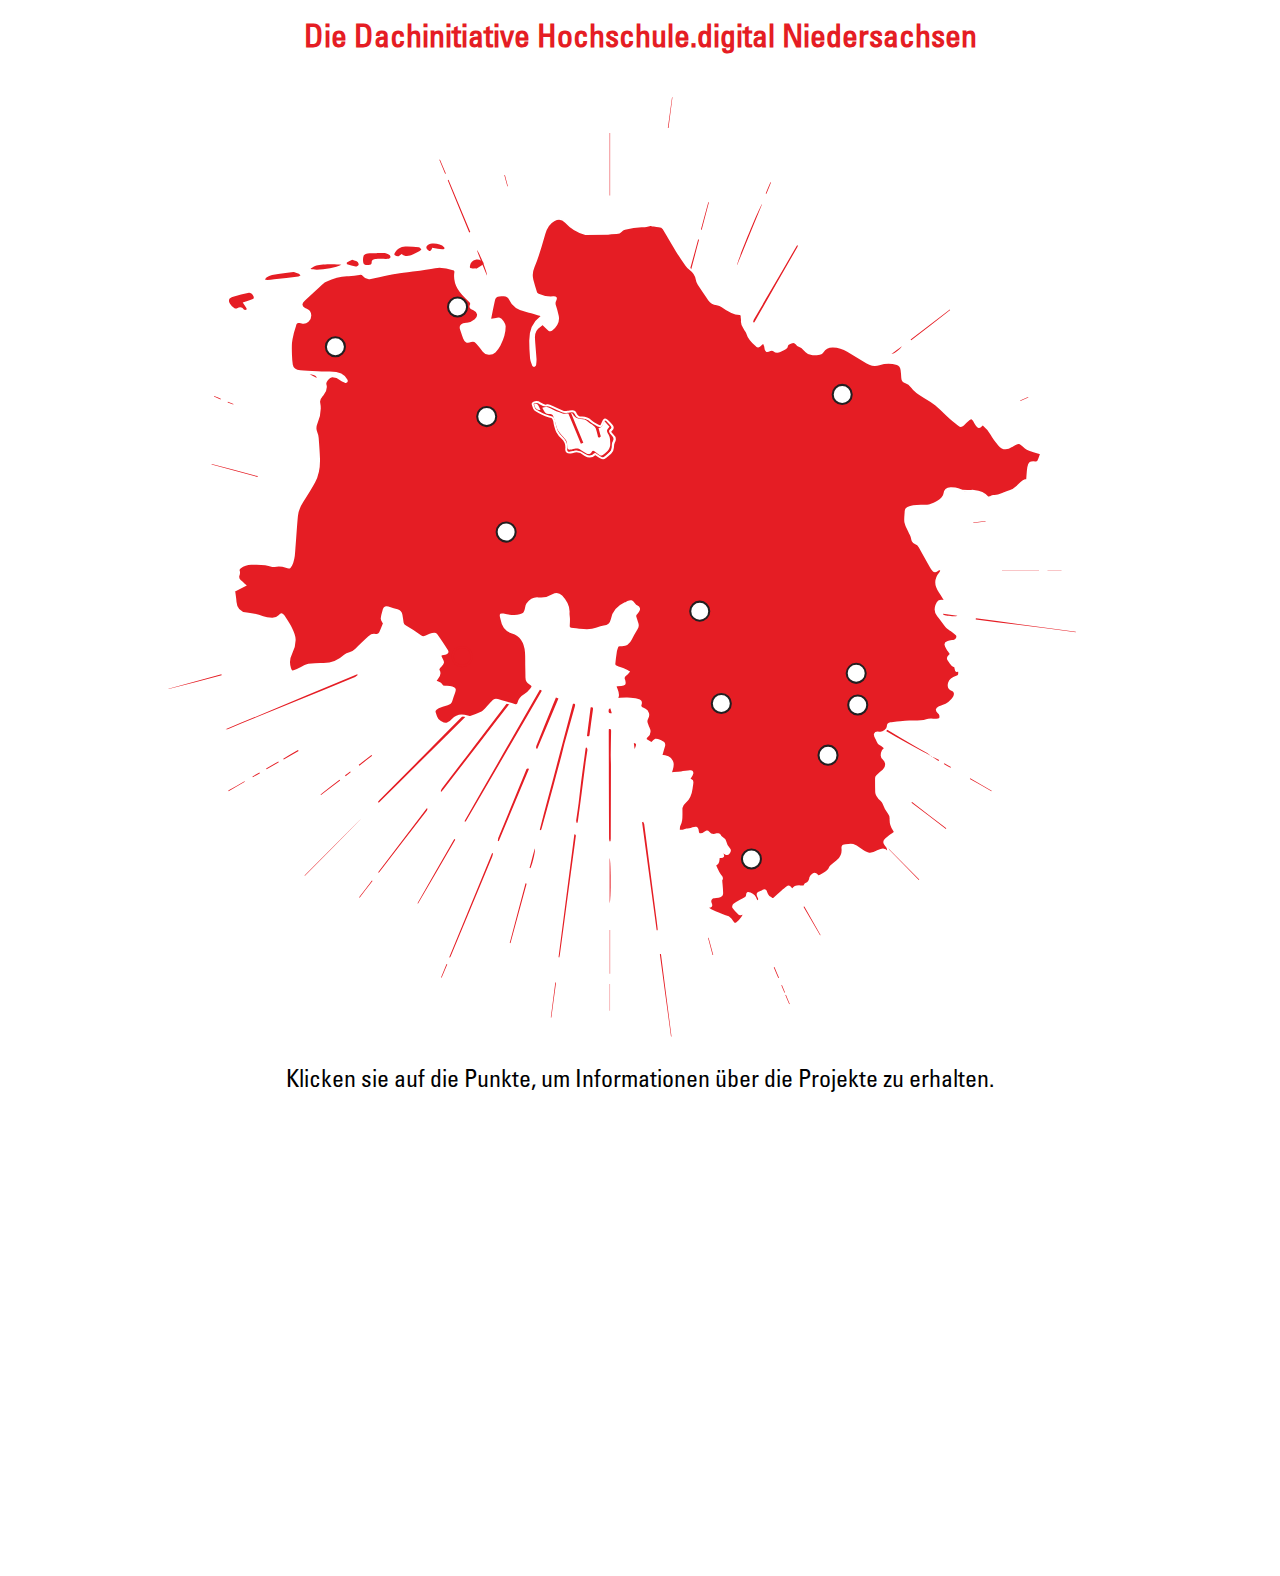
==== commit d2e33f60: "change tooltip behaviour" ====
--- a/index.html
+++ b/index.html
@@ -27,13 +27,13 @@
             triggerOpen: { // open tooltip when element is clicked, tapped (mobile) or hovered
                 click: true,
                 tap: true,
-                mouseenter: true
+                mouseenter: false
                 },
                 triggerClose: { // close tooltip when element is clicked again, tapped or when the mouse leaves it
                 click: true,
                 scroll: false, // ensuring that scrolling mobile is not tapping!
                 tap: true,
-                mouseleave: true
+                mouseleave: false
                 },
             functionInit: function(instance) {
                 var svgObject = instance.elementOrigin();
@@ -47,12 +47,16 @@
             functionBefore: function(instance) {
                 var svgObject = instance.elementOrigin();
                 svgObject.childNodes[0].style.fill = "#231f20";
+                var defaultText = document.getElementById("default-text")
+                defaultText.style.display = "none"
                 var textObject = document.getElementById(svgObject.id + "-text")
                 textObject.style.display = "block"
             },
             functionAfter: function(instance) {
                 var svgObject = instance.elementOrigin();
                 svgObject.childNodes[0].style.fill = "#ffffff";
+                //var defaultText = document.getElementById("default-text")
+                //defaultText.style.display = "block"
                 var textObject = document.getElementById(svgObject.id + "-text")
                 textObject.style.display = "none"
             }
@@ -619,11 +623,14 @@
            id="osnabrueck" class="tooltip"
            transform="translate(476.2085,623.4773)"><path
              d="m 0,0 c 0,-8.036 -6.515,-14.552 -14.552,-14.552 -8.036,0 -14.552,6.516 -14.552,14.552 0,8.037 6.516,14.552 14.552,14.552 C -6.515,14.552 0,8.037 0,0 Z"
-             style="fill:#ffffff;stroke:#231f20;stroke-width:3.156;stroke-linecap:butt;stroke-linejoin:miter;stroke-miterlimit:10;stroke-dasharray:none;stroke-opacity:1"
+             style="fill:#e51d24;stroke:#e51d24;stroke-width:3.156;stroke-linecap:butt;stroke-linejoin:miter;stroke-miterlimit:10;stroke-dasharray:none;stroke-opacity:1"
              id="path440" /></g></g></g></g></svg>
   </div>
 
     <div id="text-container" class="text-container">
+      <div id="default-text" class="default-text">
+        Klicken sie auf die Punkte, um Informationen über die Projekte zu erhalten.
+      </div>
       <div id="oldenburg-text" class="text">
         <p><strong>Futur.A</strong> – Future Skills.Applied: Stärkung studentischer Zukunftskompetenzen, Hochschule Wilhelmshaven/Oldenburg/Elsfleth (Jade Hochschule)</p>
         <p><strong>part@UOL</strong> – Partizipation in Studium und Lehre durch digitale und hybride Formate stärken, Universität Oldenburg</p>
--- a/style.css
+++ b/style.css
@@ -22,6 +22,7 @@
 .tooltipster-sidetip.tooltipster-noir.tooltipster-noir-customized .tooltipster-content {
 	/* padding: 8px; */
     font-family: 'Univers';
+    font-size: large;
 }
 
 .map {
@@ -41,4 +42,12 @@
     display: none;
     text-align: left;
     font-family: 'Univers';
+    font-size: x-large;
 }
+
+.default-text {
+    display: block;
+    text-align: center;
+    font-family: 'Univers';
+    font-size: x-large;
+}
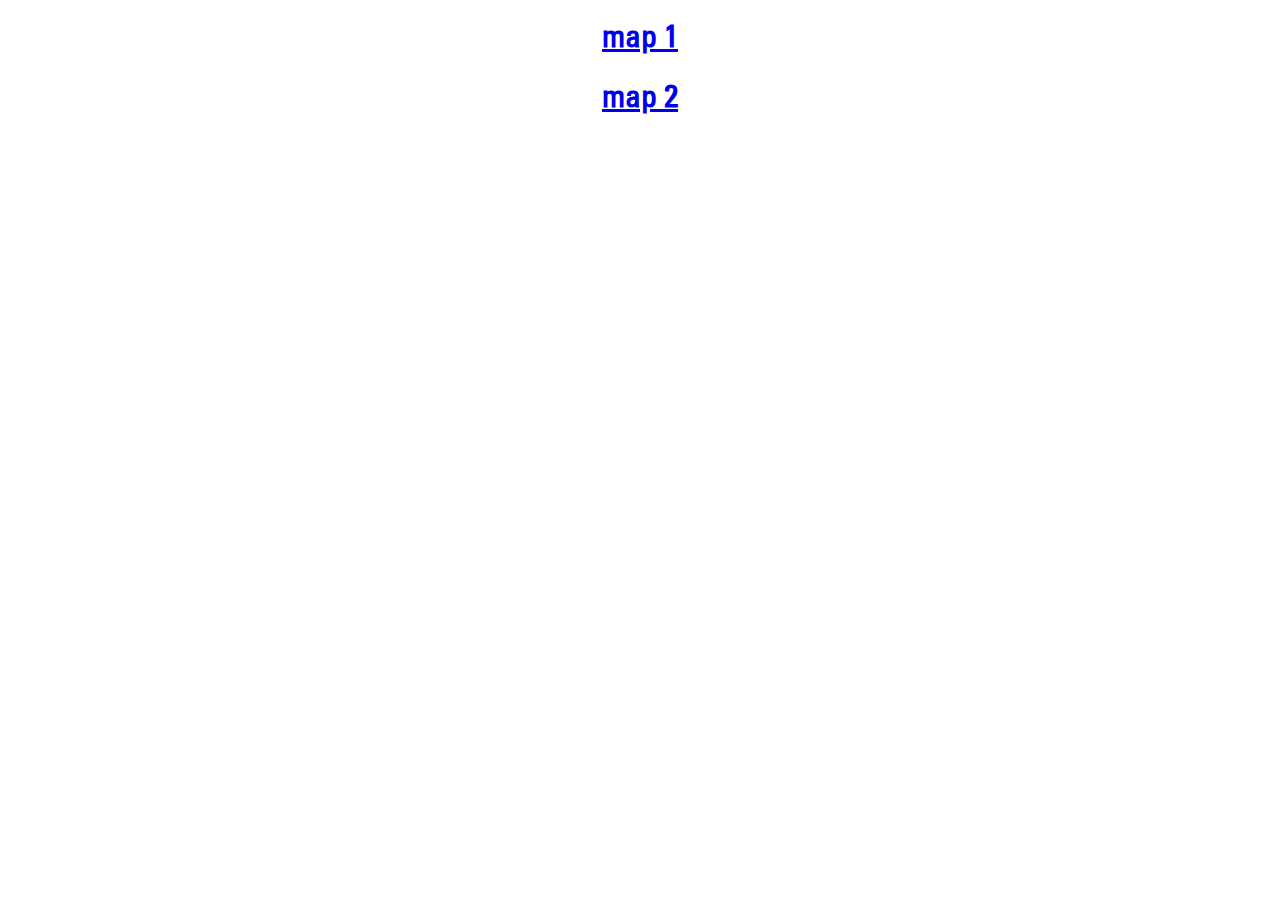
==== commit a5e97cbf: "restore to two maps" ====
--- a/index.html
+++ b/index.html
@@ -1,699 +1,11 @@
 <!DOCTYPE html>
 <meta charset="UTF-8">
 <head>
-
-    <link rel="stylesheet" type="text/css" href="tooltipster/dist/css/plugins/tooltipster/sideTip/themes/tooltipster-sideTip-noir.min.css"/>
-    <link rel="stylesheet" type="text/css" href="tooltipster/dist/css/tooltipster.bundle.min.css" />
     <link rel="stylesheet" type="text/css" href="style.css" />
-
-    <script type="text/javascript" src="https://code.jquery.com/jquery-1.10.0.min.js"></script>
-    <script type="text/javascript" src="tooltipster/dist/js/tooltipster.bundle.min.js"></script>
-
-    <script>
-    $(document).ready(function() {
-      //load json
-      $.getJSON("./universities.json", function(data){
-        start_tooltipster(data)
-      }).fail(function() {
-        console.log("Error fetching universities data.");
-      })
-      function start_tooltipster(universities) {
-        $('.tooltip').tooltipster({
-            theme: ['tooltipster-noir', 'tooltipster-noir-customized'],
-            'maxWidth': 270, // set max width of tooltip box
-            'font-family': 'Univers',
-            trigger: 'custom', // add custom trigger
-            contentAsHTML: true,
-            triggerOpen: { // open tooltip when element is clicked, tapped (mobile) or hovered
-                click: true,
-                tap: true,
-                mouseenter: false
-                },
-                triggerClose: { // close tooltip when element is clicked again, tapped or when the mouse leaves it
-                click: true,
-                scroll: false, // ensuring that scrolling mobile is not tapping!
-                tap: true,
-                mouseleave: false
-                },
-            functionInit: function(instance) {
-                var svgObject = instance.elementOrigin();
-                        var instData = universities[svgObject.id];
-                        var content = "<strong>"
-                            + instData.name
-                            + "</strong><br><br>"
-                            + instData.projects.join('<br>');
-                        instance.content(content);
-            },
-            functionBefore: function(instance) {
-                var svgObject = instance.elementOrigin();
-                svgObject.childNodes[0].style.fill = "#231f20";
-                var defaultText = document.getElementById("default-text")
-                defaultText.style.display = "none"
-                var textObject = document.getElementById(svgObject.id + "-text")
-                textObject.style.display = "block"
-            },
-            functionAfter: function(instance) {
-                var svgObject = instance.elementOrigin();
-                svgObject.childNodes[0].style.fill = "#ffffff";
-                //var defaultText = document.getElementById("default-text")
-                //defaultText.style.display = "block"
-                var textObject = document.getElementById(svgObject.id + "-text")
-                textObject.style.display = "none"
-            }
-        });
-      }
-    });
-    </script>
-
 </head>
 
 <body>
-  <div class="wrapper">
-	<h1 id="title" class="header">
-      Die Dachinitiative Hochschule.digital Niedersachsen
-  </h1>
-
-	<div id="map-container" class="map">
-<svg
-   version="1.1"
-   id="svg2"
-   width=100%
-   height=100%
-   viewBox="0 0 1955.9067 2004"
-   xmlns="http://www.w3.org/2000/svg"
-   xmlns:svg="http://www.w3.org/2000/svg"><defs
-     id="defs6"><clipPath
-       clipPathUnits="userSpaceOnUse"
-       id="clipPath16"><path
-         d="M 0,1502.998 H 1466.933 V 0 H 0 Z"
-         id="path14" /></clipPath></defs>
-     <g
-     id="g8"
-     inkscape:groupmode="layer"
-     inkscape:label="karte_web"
-     transform="matrix(1.3333333,0,0,-1.3333333,0,2004)"><g
-       id="g10"><g
-         id="g12"
-         clip-path="url(#clipPath16)"><g
-           id="g18"
-           transform="translate(12.9888,574.5007)"><path
-             d="m 0,0 c 26.957,7.341 53.914,14.681 80.871,22.021 0.125,-0.467 0.25,-0.935 0.376,-1.402 C 54.25,13.5 27.253,6.382 0.256,-0.737 0.171,-0.491 0.085,-0.245 0,0"
-             style="fill:#e51d24;fill-opacity:1;fill-rule:nonzero;stroke:none"
-             id="path20" /></g><g
-           id="g22"
-           transform="translate(79.019,917.7146)"><path
-             d="m 0,0 c 23.444,-6.164 46.888,-12.328 70.332,-18.492 -0.119,-0.449 -0.237,-0.899 -0.356,-1.349 L -0.202,-0.764 C -0.134,-0.509 -0.067,-0.255 0,0"
-             style="fill:#e51d24;fill-opacity:1;fill-rule:nonzero;stroke:none"
-             id="path24" /></g><g
-           id="g26"
-           transform="translate(162.1313,452.3259)"><path
-             d="M 0,0 C 6.222,3.643 12.444,7.285 18.667,10.927 18.941,10.473 19.215,10.018 19.489,9.563 13.268,5.972 7.047,2.38 0.826,-1.211 0.55,-0.808 0.275,-0.404 0,0"
-             style="fill:#e51d24;fill-opacity:1;fill-rule:nonzero;stroke:none"
-             id="path28" /></g><g
-           id="g30"
-           transform="translate(104.2529,418.7673)"><path
-             d="m 0,0 c 8.28,4.777 16.56,9.555 24.839,14.332 0.189,-0.329 0.377,-0.658 0.566,-0.987 C 17.116,8.565 8.828,3.786 0.539,-0.994 0.359,-0.662 0.18,-0.331 0,0"
-             style="fill:#e51d24;fill-opacity:1;fill-rule:nonzero;stroke:none"
-             id="path32" /></g><g
-           id="g34"
-           transform="translate(152.75,445.1999)"><path
-             d="m 0,0 c -3.583,-1.995 -7.165,-3.991 -10.748,-5.987 -0.226,0.383 -0.451,0.767 -0.677,1.151 3.555,2.036 7.111,4.073 10.666,6.11 C -0.506,0.85 -0.253,0.425 0,0"
-             style="fill:#e51d24;fill-opacity:1;fill-rule:nonzero;stroke:none"
-             id="path36" /></g><g
-           id="g38"
-           transform="translate(92.5327,1016.4294)"><path
-             d="m 0,0 c -3.39,1.448 -6.78,2.897 -10.171,4.346 0.115,0.279 0.231,0.559 0.345,0.839 C -6.409,3.801 -2.992,2.418 0.425,1.035 0.283,0.689 0.142,0.345 0,0"
-             style="fill:#e51d24;fill-opacity:1;fill-rule:nonzero;stroke:none"
-             id="path40" /></g><g
-           id="g42"
-           transform="translate(103.7852,1012.8728)"><path
-             d="M 0,0 8.514,-3.302 C 8.38,-3.662 8.246,-4.022 8.112,-4.383 5.276,-3.272 2.439,-2.162 -0.397,-1.051 -0.265,-0.701 -0.132,-0.351 0,0"
-             style="fill:#e51d24;fill-opacity:1;fill-rule:nonzero;stroke:none"
-             id="path44" /></g><g
-           id="g46"
-           transform="translate(277.0361,1049.4783)"><path
-             d="M 0,0 C 0.192,0.315 0.383,0.63 0.575,0.946 -2.038,4.548 -6.329,4.636 -10.303,5.394 -6.869,3.596 -3.435,1.798 0,0 m 486.293,-567.047 c 3.146,7.262 3.016,8.168 -1.15,9.177 0.36,-2.874 0.704,-5.612 1.15,-9.177 M 229.844,86.346 c 4.252,-7.231 8.219,-13.979 12.187,-20.727 0.369,0.044 0.739,0.087 1.108,0.13 0.558,3.907 0.92,7.855 1.722,11.712 1.049,5.045 -2.769,7.46 -5.338,10.538 -0.389,0.465 -1.647,0.468 -2.419,0.3 -2.191,-0.474 -4.338,-1.149 -7.26,-1.953 M -1.765,173.549 c -8.93,1.656 -29.992,1.194 -37.905,-1.187 -3.08,-0.927 -5.819,-2.987 -9.247,-4.817 7.768,-3.469 36.383,0.389 47.152,6.004 M 101.56,-385.835 c 0.047,0.38 0.095,0.761 0.143,1.142 -2.374,1.086 -4.688,2.337 -7.137,3.216 -3.038,1.091 -4.88,2.999 -5.329,6.216 -0.243,1.748 -0.499,3.495 -0.77,5.24 -1.743,11.22 -1.682,11.428 -12.517,14.709 -10.541,3.19 -9.203,5.478 -12.34,-7.266 -0.854,-3.469 -0.898,-6.245 2.125,-8.816 1.061,-0.902 1.889,-4.082 1.392,-4.493 -3.795,-3.142 -3.598,-7.893 -5.333,-11.822 -2.774,-6.285 -5.157,-8.312 -10.196,-7.433 -6.941,1.211 -10.236,-3.621 -14.025,-8.04 21.329,5.783 42.657,11.565 63.987,17.347 M 978.668,-69.86 c -0.913,-0.812 -1.943,-1.679 -2.917,-2.605 -2.918,-2.772 -4.417,-2.624 -6.521,0.777 -1.659,2.681 -3.203,5.433 -4.862,8.113 -2.151,3.471 -3.818,3.741 -6.952,1.019 -3.042,-2.642 -6.03,-5.353 -8.94,-8.14 -1.864,-1.786 -3.805,-2.633 -6.027,-0.895 -4.462,3.488 -9.014,6.89 -13.211,10.678 -7.493,6.764 -14.485,14.106 -22.201,20.593 -5.218,4.385 -11.12,8.075 -17.079,11.433 -7.384,4.16 -14.689,8.274 -19.604,15.447 -2.483,3.624 -5.178,6.658 -9.784,7.702 -3.235,0.733 -4.948,3.17 -5.157,6.639 -0.243,4.024 -0.563,8.053 -1.088,12.048 -0.549,4.174 -3.035,7.822 -6.693,8.965 -9.075,2.835 -18.654,2.529 -27.574,-0.228 -5.334,-1.648 -9.735,-1.436 -14.426,0.683 -2.635,1.191 -5.22,2.53 -7.701,4.017 -8.658,5.19 -17.277,10.445 -25.878,15.73 -6.909,4.245 -14.197,6.416 -22.489,6.604 -7.103,0.161 -12.134,-1.679 -15.723,-7.887 -0.878,-1.518 -2.977,-2.957 -4.706,-3.231 -3.961,-0.629 -8.138,-1.133 -12.04,-0.51 -3.128,0.498 -6.67,2.08 -8.795,4.341 -3.214,3.419 -5.865,7.094 -10.788,8.292 -1.317,0.32 -2.671,1.621 -3.444,2.832 -2.265,3.548 -4.957,3.846 -8.627,2.225 -3.024,-1.337 -6.685,-1.504 -6.479,-6.259 0.039,-0.89 -1.331,-2.148 -2.343,-2.718 -2.626,-1.479 -5.403,-2.696 -8.141,-3.968 -3.243,-1.505 -6.36,-1.468 -9.186,0.975 -1.913,1.653 -3.777,1.387 -5.917,0.297 -5.259,-2.678 -6.709,-1.831 -7.195,3.904 -0.053,0.628 -0.014,1.301 -0.233,1.872 -0.809,2.119 -1.707,4.203 -2.572,6.301 -1.641,-1.364 -3.485,-2.549 -4.871,-4.135 -1.726,-1.976 -3.35,-3.228 -5.677,-1.113 -5.784,5.259 -11.788,10.297 -14.003,18.377 -0.635,2.318 -2.407,4.32 -3.636,6.48 -2.275,3.998 -5.289,7.653 -4.764,12.789 0.24,2.347 -0.469,4.776 -0.424,7.162 0.041,2.243 -0.974,3.313 -3.015,3.501 -10.2,0.941 -18.555,5.855 -26.561,11.818 -2.321,1.729 -5.389,2.887 -8.267,3.344 -4.914,0.781 -9.032,2.755 -11.843,6.705 -5.629,7.911 -11.023,15.995 -16.339,24.123 -1.213,1.854 -2.141,4.112 -2.463,6.292 -1.025,6.938 -4.532,12.085 -10.111,16.181 -2.304,1.692 -4.411,3.872 -6.039,6.223 -5.086,7.342 -10.105,14.746 -14.772,22.357 -6.787,11.069 -13.26,22.331 -19.833,33.531 -1.739,2.963 -4.17,3.726 -7.585,3.691 -3.52,-0.036 -7.048,1.105 -10.581,1.679 -0.786,0.128 -1.634,0.179 -2.408,0.03 -2.891,-0.557 -5.811,-1.902 -8.635,-1.706 -10.374,0.716 -20.365,-1.029 -30.209,-3.907 -2.068,-0.605 -4.337,-1.786 -5.653,-3.401 -1.94,-2.379 -4.033,-2.849 -6.884,-2.91 -4.486,-0.096 -9.148,-0.147 -13.401,-1.375 -11.339,-3.273 -22.287,-3.292 -33.854,-0.302 -12.171,3.147 -21.954,9.225 -30.216,18.298 -5.361,5.887 -10.667,6.803 -17.771,3.109 -8.538,-4.439 -12.587,-12.167 -15.049,-20.866 -4.843,-17.111 -9.422,-34.277 -16.522,-50.673 -2.733,-6.313 -3.54,-13.213 -1.763,-20.047 1.71,-6.577 3.663,-13.099 5.775,-19.558 0.381,-1.164 1.908,-2.206 3.148,-2.795 7.211,-3.422 14.793,-4.713 22.803,-4.09 4.266,0.332 5.139,-1.228 3.182,-4.821 -1.517,-2.784 -1.308,-5.402 -0.336,-8.348 1.61,-4.877 2.902,-9.87 4.102,-14.869 2.272,-9.454 -2.667,-15.995 -9.279,-21.638 -0.826,-0.704 -3.169,-0.831 -3.943,-0.187 -3.382,2.816 -6.444,6.015 -9.839,9.284 -1,-0.867 -2.271,-2.313 -3.84,-3.269 -7.021,-4.281 -9.752,-10.83 -9.366,-18.606 0.525,-10.575 1.682,-21.118 2.368,-31.688 0.195,-2.989 -0.219,-6.034 -0.559,-9.03 -0.074,-0.657 -0.929,-1.43 -1.609,-1.72 -0.304,-0.129 -1.361,0.696 -1.562,1.269 -1.165,3.306 -2.821,6.61 -3.111,10.017 -0.77,9.038 -1.243,18.127 -1.255,27.195 -0.017,13.955 3.762,26.426 15.571,35.281 2.066,1.549 2.068,3.311 -0.558,4.153 -6.438,2.065 -12.836,4.5 -19.446,5.732 -11.657,2.174 -21.438,6.469 -26.391,18.179 -2.105,4.976 -6.134,6.758 -11.356,6.196 -1.755,-0.188 -3.519,-0.304 -5.269,-0.528 -3.697,-0.474 -6.829,-2.396 -7.661,-5.897 -2.375,-9.987 -4.208,-20.102 -6.496,-31.354 3.813,0.569 6.674,1.008 9.538,1.422 1.716,0.247 3.542,0.927 5.134,0.575 2.812,-0.621 7.92,-8.625 7.927,-11.638 0.028,-10.23 -3.01,-19.674 -7.778,-28.543 -2.004,-3.728 -4.429,-7.459 -7.459,-10.354 -5.177,-4.947 -13.37,-4.024 -17.07,0.944 -3.434,4.613 -7.247,8.949 -10.997,13.318 -2.337,2.724 -5.273,3.135 -8.586,1.822 -5.425,-2.151 -8.085,-0.981 -10.224,4.675 -1.695,4.479 -3.183,9.039 -4.669,13.594 -1.411,4.327 -0.448,6.28 3.845,7.727 1.414,0.476 2.983,0.844 4.448,0.751 5.496,-0.353 9.696,2.284 13.655,5.563 6.383,5.285 5.132,13.577 -2.474,16.543 -0.587,0.229 -1.154,0.518 -1.755,0.702 -3.057,0.936 -4.079,2.798 -2.606,5.752 1.383,2.776 0.252,4.216 -2.009,6.216 -13.31,11.769 -24.892,24.551 -21.658,44.447 0.041,0.249 0.166,0.568 0.063,0.741 -0.563,0.951 -0.998,2.439 -1.816,2.706 -9.59,3.137 -18.975,5.524 -29.553,3.565 -19.456,-3.603 -39.225,-5.48 -58.778,-8.613 -13.188,-2.114 -26.227,-5.162 -39.337,-7.765 -4.148,-0.824 -7.883,-0.014 -10.481,3.534 -1.829,2.495 -4.053,2.988 -6.936,2.602 -6.377,-0.853 -12.765,-1.815 -19.178,-2.154 -11.278,-0.597 -21.802,-3.803 -31.982,-8.385 -1.801,-0.811 -3.529,-1.982 -4.991,-3.316 -9.563,-8.724 -18.964,-17.627 -28.583,-26.287 -5.126,-4.615 -4.84,-9.755 1.127,-13.101 1.32,-0.74 2.723,-1.329 4.043,-2.07 3.142,-1.765 4.644,-4.518 4.698,-8.087 0.11,-7.177 -5.869,-12.277 -12.745,-10.898 -1.607,0.323 -3.227,0.58 -4.844,0.856 -2.852,0.488 -4.422,-0.59 -5.152,-3.524 -1.154,-4.639 -2.852,-9.145 -3.991,-13.788 -1.159,-4.731 -2.372,-9.524 -2.741,-14.353 -0.471,-6.148 -0.277,-12.364 -0.071,-18.541 0.165,-4.958 0.509,-9.941 1.248,-14.841 1.05,-6.965 7.36,-9.75 12.851,-10.192 12.16,-0.981 24.368,-1.365 36.558,-1.978 1.007,-0.051 2.022,-0.049 3.027,0.016 7.688,0.496 15.23,0.641 22.477,-2.985 C 1.442,4.022 4.096,1.154 6.133,-2.531 6.455,-3.113 6.665,-4.305 6.365,-4.564 5.81,-5.044 4.671,-5.429 4.072,-5.169 c -2.168,0.94 -4.45,1.871 -6.255,3.34 -3.997,3.253 -8.432,5.036 -13.548,4.931 -4.859,-0.101 -11.67,-8.072 -10.295,-12.297 1.916,-5.888 -0.244,-10.415 -3.677,-14.958 -2.864,-3.789 -7.045,-6.831 -5.839,-12.894 2.177,-10.958 0.188,-21.544 -4.217,-31.77 -2.016,-4.681 -2.149,-9.456 0.051,-14.311 1.067,-2.356 1.63,-5.068 1.832,-7.665 0.807,-10.44 1.597,-20.891 1.992,-31.353 0.473,-12.523 -1.213,-24.854 -7.179,-35.984 -5.531,-10.319 -11.859,-20.232 -18.212,-30.083 -4.263,-6.611 -7.449,-13.689 -8.24,-21.346 -1.682,-16.296 -2.468,-32.682 -3.837,-49.013 -0.752,-8.988 -0.298,-18.235 -4.915,-26.54 -2.486,-4.471 -2.879,-4.963 -7.692,-2.961 -5.959,2.478 -11.843,3.095 -18.069,1.482 -1.27,-0.329 -2.89,-0.322 -4.073,0.181 -10.145,4.317 -20.79,3.211 -31.36,3.198 -6.478,-0.009 -12.051,-2.147 -17.117,-6.07 -1.884,-1.46 -2.803,-2.622 -1.852,-5.276 0.655,-1.825 0.263,-4.314 -0.393,-6.259 -1.243,-3.692 -0.23,-6.315 2.642,-8.66 2.288,-1.869 4.394,-3.961 7.372,-6.675 -6.357,-3.248 -11.87,-6.065 -16.676,-8.52 0.733,-5.772 1.691,-11.324 2.091,-16.914 0.755,-10.511 6.477,-16.466 17.086,-17.607 8.404,-0.905 16.649,-2.307 24.615,-5.591 4.29,-1.769 9.291,-2.303 13.996,-2.426 4.063,-0.105 8.344,0.632 11.232,4.35 2.827,3.641 4.223,3.595 6.691,-0.314 3.837,-6.078 8.019,-12.001 11.195,-18.416 2.581,-5.216 5.19,-10.994 5.461,-16.634 0.364,-7.59 -1.659,-15.215 -5.296,-22.219 -3.716,-7.158 -4.231,-14.647 -1.751,-22.393 1.368,-4.272 2.804,-5.773 7.044,-4.272 5.026,1.778 9.643,4.695 14.476,7.04 2.172,1.053 4.382,2.542 6.672,2.746 7.032,0.627 14.131,1.214 21.167,0.93 13.399,-0.54 24.629,3.836 34.329,12.959 1.916,1.802 4.723,3.094 7.323,3.631 4.083,0.844 7.046,2.935 9.911,5.776 6.534,6.477 13.268,12.754 19.995,19.034 2.723,2.541 6.131,3.828 9.764,2.983 3.516,-0.818 5.6,0.483 7.04,3.37 0.947,1.901 1.661,3.919 2.465,5.891 1.159,2.847 2.304,5.699 3.404,8.423 -1.155,2.327 -3.632,4.999 -3.483,7.515 0.277,4.687 1.944,9.324 3.298,13.902 0.935,3.161 3.349,3.784 6.348,2.847 4.694,-1.465 9.39,-2.931 14.119,-4.279 3.682,-1.049 5.81,-3.407 6.433,-7.122 0.647,-3.855 1.29,-7.714 1.772,-11.592 0.357,-2.875 1.735,-4.33 4.394,-5.847 7.835,-4.475 15.458,-9.396 22.742,-14.718 2.232,-1.632 3.796,-2.544 6.298,-1.529 3.974,1.612 7.869,3.512 11.975,4.658 1.869,0.521 5.219,0.301 6.09,-0.897 5.759,-7.924 11.08,-16.17 16.419,-24.392 1.422,-2.192 0.447,-3.877 -1.949,-4.657 -1.07,-0.348 -2.203,-0.533 -3.321,-0.697 -5.429,-0.798 -5.946,-1.859 -3.251,-6.769 3.391,-6.182 3.3,-6.873 -1.609,-12.088 -0.778,-0.827 -1.819,-1.521 -2.287,-2.493 -0.491,-1.019 -1.005,-2.653 -0.533,-3.409 3.316,-5.31 0.921,-9.273 -2.581,-13.203 -2.846,-3.194 -2.263,-4.319 1.871,-5.527 1.837,-0.536 4.39,-1.735 4.864,-3.201 1.115,-3.448 3.113,-3.506 6.044,-3.396 3.438,0.13 7.075,0.148 10.313,-0.826 4.76,-1.433 5.061,-3.083 3.303,-7.712 -1.603,-4.221 -3.065,-8.51 -4.297,-12.851 -0.91,-3.204 -2.664,-4.489 -6.003,-5.207 -4.837,-1.041 -9.802,-2.539 -14.058,-4.984 -6.659,-3.825 -6.704,-5.117 -3.96,-12.17 0.32,-0.823 0.714,-1.636 0.889,-2.493 0.836,-4.092 3.795,-5.594 7.168,-7.748 7.859,-5.019 12.539,-2.033 17.887,3.859 6.09,6.708 14.014,7.854 22.561,4.711 1.461,-0.537 3.358,-1.024 4.702,-0.547 5.938,2.107 11.841,4.375 17.558,7.015 2.181,1.009 3.974,3.034 5.689,4.839 3.803,4.003 7.459,8.148 11.15,12.258 2.027,2.257 4.332,2.502 7.187,1.638 8.448,-2.555 16.974,-4.851 25.439,-7.348 3.188,-0.94 5.662,-0.481 6.36,3.098 1.091,5.587 4.735,8.759 9.304,11.682 3.618,2.317 7.115,5.289 9.651,8.721 3.739,5.058 3.417,5.829 -1.832,9.14 -3.507,2.214 -4.961,5.09 -4.978,9.078 -0.028,6.304 -0.218,12.608 -0.324,18.913 -0.109,6.549 0.166,13.13 -0.373,19.642 -1.157,13.983 -6.276,25.623 -20.951,30.14 -9.945,3.061 -14.691,9.93 -16.28,19.679 -0.243,1.487 -0.775,2.925 -1.099,4.403 -0.807,3.686 -0.094,4.233 3.599,3.478 8.364,-1.71 16.713,-3.248 25.321,-1.147 5.829,1.423 7.614,2.88 8.944,8.728 0.636,2.796 0.791,6.042 2.361,8.22 4.102,5.693 9.42,9.875 17.139,8.929 7.939,-0.975 15.287,0.588 22.057,4.859 4.816,3.038 9.504,2.134 13.098,-1.658 6.606,-6.973 11.699,-14.791 10.896,-25.159 -0.228,-2.945 0.447,-5.954 0.589,-8.94 0.095,-2 0.01,-4.012 -0.049,-6.018 -0.057,-1.883 -0.233,-3.763 -0.271,-5.646 -0.049,-2.426 1.158,-3.649 3.619,-3.891 4.016,-0.394 8.012,-0.98 12.021,-1.442 8.906,-1.026 17.78,-2.225 26.488,1.445 3.697,1.558 7.605,3.176 11.526,3.521 7.271,0.64 10.772,4.181 12.224,11.207 2.396,11.582 9.735,19.391 20.39,24.226 1.378,0.625 2.706,1.358 4.073,2.008 4.579,2.178 6.067,1.666 9.217,-2.462 1.323,-1.734 2.924,-3.56 4.819,-4.484 3.14,-1.531 3.769,-3.564 2.315,-6.384 -0.788,-1.53 -1.824,-3.094 -3.143,-4.148 -2.009,-1.603 -2.42,-3.317 -1.651,-5.635 1.071,-3.227 1.905,-6.537 3.047,-9.738 1.016,-2.846 0.645,-5.252 -0.936,-7.865 -3.194,-5.279 -6.316,-10.635 -8.986,-16.191 -3.311,-6.888 -8.602,-10.225 -16.176,-9.253 -2.519,0.325 -4.227,-0.369 -4.982,-2.851 -0.659,-2.166 -1.461,-4.323 -1.798,-6.546 -0.946,-6.225 -1.853,-12.467 -2.368,-18.735 -0.107,-1.31 1.209,-3.46 2.426,-4.025 4.449,-2.063 9.169,-3.536 13.713,-5.408 1.962,-0.808 3.746,-2.046 5.61,-3.088 -1.406,-1.488 -2.589,-3.329 -4.265,-4.389 -3.232,-2.041 -4.191,-4.482 -2.584,-7.95 0.262,-0.566 0.39,-1.201 0.53,-1.815 1.067,-4.694 -0.094,-5.882 -4.857,-5.877 -2.894,0.004 -5.79,-0.708 -9.056,-1.149 1.857,-7.155 7.272,-13.05 2.281,-20.17 5.646,0.292 10.765,0.91 15.854,0.721 5.143,-0.19 10.267,-1.11 15.381,-1.838 5.063,-0.721 6.564,-2.963 4.961,-7.829 -0.871,-2.645 0.028,-4.101 2.204,-5.203 1.35,-0.682 2.772,-1.224 4.113,-1.922 5.195,-2.701 7.003,-8.389 4.023,-13.385 -1.656,-2.778 -1.758,-5.404 -0.577,-8.282 0.861,-2.098 1.431,-4.33 2.428,-6.356 2.518,-5.113 2.536,-9.523 -2.324,-13.494 -1.524,-1.245 -3.216,-3.855 -0.545,-5.744 2.422,-1.714 5.265,-2.832 7.832,-4.166 4.92,6.165 5.951,6.397 13.002,3.223 0.69,-0.31 1.339,-0.73 2.05,-0.976 3.659,-1.262 4.812,-3.571 3.582,-7.345 -1.539,-4.725 -2.772,-9.548 -4.115,-14.248 8.882,-0.032 13.186,-2.121 16.355,-8.245 2.143,-4.141 1.191,-8.339 -0.036,-12.49 -0.65,-2.196 -1.419,-4.357 -2.038,-6.242 5.761,0.522 10.937,0.916 16.093,1.48 4.458,0.486 8.889,1.212 13.345,1.723 1.054,0.121 2.647,0.198 3.119,-0.398 0.635,-0.802 0.814,-2.398 0.486,-3.431 -0.521,-1.642 -1.454,-3.231 -2.517,-4.607 -1.75,-2.264 -2.142,-3.834 1.091,-5.111 0.877,-0.346 1.757,-2.055 1.714,-3.101 -0.122,-2.971 -0.74,-5.919 -1.127,-8.881 -1.061,-8.107 -2.966,-15.613 -9.869,-21.238 -2.755,-2.245 -5.644,-6.197 -5.73,-9.446 -0.164,-6.183 0.444,-12.351 -0.478,-18.601 -0.41,-2.785 -0.693,-5.04 -2.407,-7.536 -1.4,-2.041 -0.888,-5.396 -1.223,-8.167 1.997,-0.112 4.032,-0.515 5.98,-0.257 2.097,0.277 4.093,1.254 6.172,1.768 1.187,0.294 2.469,0.187 3.678,0.419 1.23,0.235 2.411,0.709 3.633,0.998 2.333,0.55 4.925,1.87 6.936,1.273 1.376,-0.407 2.582,-3.468 2.739,-5.432 0.258,-3.224 1.693,-4.949 4.631,-4.547 2.14,0.294 4.326,1.494 6.111,2.807 1.952,1.436 3.813,2.654 5.51,0.329 3.469,-4.753 7.706,-4.928 12.731,-3.083 1.158,0.426 3.798,0.035 3.924,-0.453 0.966,-3.746 3.795,-5.351 6.779,-7.087 1.048,-0.61 1.913,-2.12 2.188,-3.368 0.978,-4.431 2.749,-8.302 6.072,-11.518 2.349,-2.274 0.541,-4.503 -0.837,-6.392 -1.506,-2.066 -3.464,-1.633 -5.325,-0.303 -1.574,1.125 -3.147,2.252 -4.847,3.468 -0.226,-0.728 -0.417,-1.002 -0.351,-1.184 0.473,-1.295 0.971,-2.584 1.515,-3.85 1.263,-2.943 0.391,-4.249 -2.846,-4.104 -0.984,0.044 -1.957,0.321 -3.015,0.505 -1.56,-4.438 1.354,-10.659 -6.256,-12.661 2.651,-5.31 4.535,-10.648 7.763,-14.985 2.037,-2.739 4.947,-4.288 2.058,-7.983 -0.234,-0.3 -0.022,-0.965 0.017,-1.458 0.495,-6.23 1.253,-12.457 1.319,-18.691 0.017,-1.591 -1.843,-4.077 -3.382,-4.622 -3.016,-1.07 -6.429,-0.975 -9.644,-1.551 -1.081,-0.193 -2.231,-0.768 -3.051,-1.501 -2.432,-2.175 -2.704,-4.588 -1.309,-7.726 1.823,-4.1 0.411,-5.692 -3.97,-5.307 -0.53,0.047 -1.068,0.007 -1.603,0.007 -0.127,-0.319 -0.253,-0.637 -0.38,-0.956 2.81,-1.769 5.502,-3.78 8.46,-5.251 4.172,-2.077 8.529,-3.785 12.833,-5.59 2.313,-0.971 4.619,-2.308 7.034,-2.602 3.453,-0.42 5.879,-1.983 7.871,-4.62 1.369,-1.812 2.82,-3.561 4.198,-5.366 1.536,-2.014 3.427,-2.158 5.252,-0.684 5.448,4.401 10.396,9.202 11.633,17.418 -1.557,-1.297 -2.54,-2.474 -3.799,-3.059 -1.202,-0.559 -3.355,-1.178 -3.944,-0.601 -3.298,3.23 -6.438,6.677 -9.171,10.389 -0.602,0.817 0.152,3.804 1.143,4.433 5.725,3.633 11.763,6.77 17.558,10.297 1.087,0.661 2.166,2.316 2.203,3.541 0.118,4.027 0.929,4.667 4.754,3.14 4.774,-1.906 7.832,-5.195 9.367,-10.184 0.376,-1.223 2.36,-1.953 3.605,-2.91 0.298,1.689 0.936,3.406 0.792,5.057 -0.124,1.422 -1.231,2.733 -1.741,4.152 -1.216,3.387 -0.275,4.938 3.146,5.797 1.391,0.35 2.838,0.868 3.997,1.684 3.12,2.194 4.81,1.338 5.727,-2.477 0.481,-2.006 1.77,-3.959 3.128,-5.57 1.185,-1.407 3.039,-2.229 4.488,-3.44 1.513,-1.265 2.739,-1.314 4.253,0.101 4.049,3.786 8.166,7.504 12.354,11.135 2.362,2.047 5.016,3.76 7.367,5.82 4.286,3.755 5.085,-2.271 7.859,-2.677 0.242,-0.036 0.483,-0.081 1.022,-0.173 4.153,7.295 11.42,3.301 17.194,4.468 0.897,1.309 1.478,3.208 2.578,3.583 4.96,1.688 6.51,5.113 7.014,10.047 0.192,1.887 2.744,3.944 4.701,5.131 2.269,1.375 4.169,-0.128 5.804,-2.075 0.68,-0.811 2.767,-1.569 3.363,-1.147 5.63,3.989 13.691,5.039 16.086,13.048 0.269,0.898 1.051,1.74 1.789,2.387 3.45,3.024 6.994,5.941 10.456,8.953 5.654,4.92 7.686,11.147 6.787,18.527 -0.138,1.139 0.563,3.369 1.112,3.447 5.02,0.723 10.639,2.671 15.017,1.164 6.235,-2.146 11.502,-7.023 17.328,-10.49 2.162,-1.287 4.667,-2.328 7.135,-2.707 5.297,-0.814 9.811,1.769 14.219,4.253 4.868,2.743 9.521,4.359 13.483,-1.389 0.099,-0.144 0.468,-0.102 1.864,-0.36 -0.388,2.374 -0.386,4.515 -1.138,6.346 -0.745,1.815 -2.202,3.355 -3.431,4.951 -2.345,3.044 -2.054,6.01 0.72,8.393 3.221,2.768 6.564,5.526 10.246,7.59 3.249,1.822 4.277,3.399 1.898,6.599 -3.747,5.043 -5.133,10.688 -4.902,17.049 0.106,2.912 -0.913,6.558 -2.771,8.703 -3.914,4.519 -6.202,9.638 -8.202,15.088 -0.604,1.646 -1.829,3.227 -3.148,4.42 -3.788,3.421 -7.688,6.762 -7.863,12.354 -0.224,7.171 -0.274,14.35 -0.215,21.524 0.009,1.13 0.715,2.539 1.557,3.326 3.161,2.954 6.4,5.848 9.816,8.496 5.254,4.072 5.293,13.325 0.179,17.486 -1.469,1.196 -2.999,3.419 -2.965,5.141 0.081,4.23 0.581,8.671 5.655,10.966 -2.844,2.332 -5.046,5.07 -7.893,6.247 -3.936,1.627 -3.978,5.26 -5.506,8.085 -1.298,2.401 -3.313,5.62 -2.607,7.633 1.213,3.453 5.152,1.968 8.089,1.75 4.646,-0.345 11.612,5.194 11.583,9.699 -0.021,3.304 1.553,4.673 4.377,5.008 7.376,0.873 14.753,1.87 22.16,2.333 10.858,0.677 21.787,-1.226 32.594,2.411 4.561,1.535 9.991,0.481 15.026,0.615 5.679,0.151 6.992,1.554 6.014,7.157 -0.239,1.374 -1.593,2.705 -2.722,3.744 -3.665,3.376 -3.271,6.325 1.336,8.314 1.614,0.697 3.347,1.116 5.013,1.699 7.26,2.542 13.169,6.881 17.265,13.436 2.561,4.097 1.62,9.282 -1.653,10.406 -5.608,1.927 -7.412,5.937 -5.683,11.533 1.769,5.72 6.079,7.935 11.292,9.449 1.479,0.43 3.445,1.638 3.811,2.892 0.628,2.15 0.174,4.618 0.174,7.134 -4.308,-2.262 -4.815,-1.931 -5.505,2.845 -0.131,0.906 -0.553,2.428 -1.052,2.521 -5.173,0.956 -6.188,5.897 -8.994,9.091 -2.383,2.712 -2.076,5.118 0.671,7.49 0.932,0.805 2.172,2.636 1.849,3.27 -1.307,2.557 -3.302,4.75 -4.787,7.232 -1.276,2.135 -2.814,4.421 -3.031,6.752 -0.11,1.187 2.212,3.247 3.82,3.808 3.05,1.067 6.389,1.29 9.59,1.95 3.951,0.814 6.251,6.532 3.503,9.409 -2.397,2.51 -5.464,4.383 -8.25,6.517 -2.445,1.873 -5.363,3.343 -7.276,5.651 -4.505,5.432 -8.245,11.508 -12.84,16.854 -4.17,4.853 -4.512,9.722 -2.458,15.434 2.276,6.329 4.131,7.666 10.954,6.863 0.775,-0.091 1.569,-0.012 2.843,-0.012 -3.052,4.956 -5.564,9.635 -8.641,13.909 -7.042,9.786 -6.969,19.996 0.567,29.134 0.4,0.486 0.945,0.944 1.115,1.508 0.299,0.989 0.842,2.581 0.416,2.969 -0.797,0.726 -2.285,1.176 -3.352,0.987 -1.116,-0.198 -2.122,-1.225 -3.091,-1.994 -2.034,-1.614 -3.911,-1.578 -5.645,0.398 -0.83,0.946 -1.74,1.871 -2.351,2.954 -6.124,10.859 -12.261,21.711 -18.232,32.654 -1.519,2.787 -2.99,4.974 -6.501,5.628 -1.629,0.303 -3.414,2.117 -4.252,3.708 -1.018,1.934 -0.916,4.423 -1.659,6.545 -0.799,2.282 -2.044,4.404 -3.044,6.618 -2.255,4.991 -5.49,9.812 -6.436,15.044 -1,5.522 0.308,11.439 0.384,17.187 0.033,2.546 1.141,3.782 3.349,4.83 6.616,3.139 13.61,3.423 20.725,3.36 3.888,-0.033 8.042,-0.531 11.613,0.618 7.339,2.362 14.954,4.48 20.16,11.123 1.59,2.028 3.091,3.6 3.343,6.38 0.57,6.271 3.156,8.765 9.522,8.856 3.73,0.054 7.939,0.041 11.113,-1.561 6.587,-3.324 13.237,-3.395 20.176,-2.67 1.375,0.144 2.782,0.143 4.162,0.049 8.158,-0.554 15.544,-2.7 20.825,-9.638 0.5,-0.657 2.55,-0.503 3.736,-0.184 1.753,0.471 3.523,2.282 5.028,2.023 5.397,-0.93 9.87,1.145 14.496,3.244 3.438,1.56 6.939,3.207 10.588,4.016 4.689,1.04 8.139,3.546 11.458,6.794 4.766,4.663 8.729,10.707 15.353,10.451 0.57,6.785 0.71,13.04 1.709,19.154 1.204,7.366 3.249,8.407 10.602,7.683 1.509,-0.148 3.993,0.728 4.591,1.878 1.775,3.415 2.831,7.202 4.464,11.648 -5.483,1.676 -10.666,3.064 -15.697,4.874 -2.995,1.077 -6.342,2.222 -8.512,4.366 -8.852,8.747 -10.385,9.069 -20.822,2.055 -0.106,-0.071 -0.208,-0.144 -0.313,-0.214 -6.636,-4.41 -13.883,-3.827 -19.035,2.202 -4.153,4.86 -8.315,9.934 -11.254,15.552 -3.297,6.3 -7.672,11.355 -13.304,16.062 M 850.731,-696.345 c -5.114,0.404 -16.717,-6.249 -18.921,-10.828 -0.398,-0.827 -0.281,-2.224 0.159,-3.065 0.869,-1.659 2.533,-2.97 3.137,-4.683 0.918,-2.601 1.936,-5.513 1.61,-8.131 -0.535,-4.307 -4.123,-5.332 -6.954,-2.042 -2.522,2.932 -4.671,2.868 -7.794,1.173 -5.521,-2.997 -11.076,-6.495 -17.763,-5.391 -2.839,0.469 -5.719,1.596 -8.214,3.052 -5.53,3.229 -10.729,7.026 -16.281,10.21 -1.56,0.895 -3.878,0.468 -5.849,0.648 -0.132,-0.36 -0.265,-0.719 -0.398,-1.078 12.37,-16.425 24.74,-32.85 37.109,-49.274 -0.216,-0.165 -0.432,-0.33 -0.649,-0.494 -6.51,8.268 -13.044,16.519 -19.525,24.81 -5.905,7.553 -11.753,15.151 -17.627,22.729 -1.28,1.653 -2.584,3.237 -5.18,1.687 1.202,-6.267 -1.083,-12.147 -4.204,-17.108 -2.827,-4.493 -7.737,-7.653 -11.594,-11.534 -1.77,-1.779 -3.252,-3.852 -4.799,-5.842 -0.91,-1.172 -1.432,-2.829 -2.578,-3.6 -4.076,-2.745 -8.305,-5.271 -12.553,-7.748 -3.296,-1.92 -6.389,-2.12 -9.008,1.391 -0.551,0.739 -1.92,0.869 -2.912,1.28 -0.256,-0.287 -0.51,-0.575 -0.765,-0.862 3.919,-6.999 7.838,-13.998 11.757,-20.997 -0.51,-0.295 -1.02,-0.59 -1.53,-0.885 -3.533,6.02 -7.067,12.039 -10.6,18.059 -1.192,-5.035 -4.101,-8.309 -8.648,-10.21 -1.123,-6.393 -6.13,-4.08 -9.844,-4.202 -3.795,-0.126 -7.507,0.438 -10.059,-3.558 -0.512,-0.802 -3.154,-0.709 -4.613,-0.305 -1.341,0.372 -2.411,1.721 -4.113,3.037 -7.153,-6.077 -14.364,-12.105 -21.397,-18.333 -0.638,-0.565 -0.538,-2.575 -0.108,-3.642 7.59,-18.837 15.289,-37.631 22.946,-56.44 0.532,-1.309 0.927,-2.674 1.385,-4.013 -0.333,-0.133 -0.667,-0.266 -1.001,-0.4 -0.513,1.069 -1.073,2.117 -1.533,3.207 -8.032,19.066 -15.867,38.218 -24.252,57.127 -1.443,3.253 -5.294,5.401 -7.887,8.194 -2.181,2.347 -4.151,4.891 -6.214,7.348 0.276,0.238 0.552,0.474 0.828,0.711 -2.06,-0.811 -4.121,-1.622 -6.63,-2.61 0.711,-1.72 1.357,-3.434 2.121,-5.094 1.234,-2.684 0.974,-5.192 -0.904,-7.428 -2.377,-2.83 -5.434,-2.816 -7.626,0.135 -1.11,1.493 -1.986,3.232 -2.631,4.984 -1.179,3.202 -3.335,5.195 -6.886,6.435 0.345,-4.528 -2.665,-5.649 -5.915,-7.189 -5.103,-2.419 -9.884,-5.543 -14.668,-8.578 -0.547,-0.348 -0.725,-2.398 -0.246,-3.042 1.926,-2.591 4.178,-4.939 6.475,-7.566 1.78,1.369 3.003,2.873 4.537,3.328 1.45,0.431 3.526,0.216 4.752,-0.59 0.795,-0.522 1.116,-2.823 0.689,-3.969 -2.227,-5.984 -5.166,-11.393 -10.53,-15.48 -5.488,-4.18 -6.825,-4.72 -12.702,-1.053 0.365,-1.938 0.7,-3.716 1.035,-5.495 -0.339,-0.102 -0.677,-0.206 -1.016,-0.308 -0.748,2.585 -1.665,5.136 -2.209,7.763 -0.926,4.473 -3.295,6.437 -7.993,7.584 -6.161,1.504 -11.79,5.06 -17.84,7.185 -4.714,1.656 -8.385,4.481 -11.746,7.947 -0.351,0.363 -0.832,0.691 -0.991,1.13 -0.522,1.438 -0.922,2.92 -1.369,4.385 1.479,0.144 2.964,0.433 4.436,0.382 1.079,-0.038 2.142,-0.523 3.451,-0.871 0,0.716 0.117,1.217 -0.018,1.637 -1.725,5.37 -0.867,8.684 3.36,12.286 0.626,0.534 1.537,0.914 2.357,1.008 2.593,0.3 5.206,0.608 7.808,0.584 3.823,-0.035 4.109,2.044 3.856,5.157 -0.999,12.321 -4.312,24.012 -9.113,35.339 -0.586,1.384 -1.388,2.863 -1.343,4.273 0.04,1.268 0.836,3.278 1.773,3.607 2.793,0.981 3.182,2.898 3.114,5.319 -0.021,0.756 0.041,1.513 0.074,2.27 0.149,3.459 0.842,6.418 4.508,5.714 0.595,2.692 0.323,6.135 1.798,7.235 3.881,2.896 5.849,-2.532 10.135,-3.296 -0.193,1.224 -0.13,2.335 -0.549,3.217 -1.755,3.698 -3.624,7.342 -5.524,10.967 -0.559,1.068 -1.194,2.2 -2.082,2.975 -2.282,1.992 -4.725,3.8 -7.654,6.117 -4.059,-1.528 -8.93,-1.339 -14.235,2.193 1.846,-7.404 3.5,-14.039 5.154,-20.673 -0.632,-0.172 -1.263,-0.345 -1.894,-0.518 -1.993,6.925 -3.985,13.85 -5.833,20.274 -3.238,-0.345 -6.255,-1.085 -9.207,-0.884 -4.378,0.297 -5.784,2.213 -6.226,6.604 -0.126,1.255 -0.796,2.455 -1.218,3.68 -1.348,-0.474 -2.937,-0.648 -3.992,-1.49 -1.752,-1.398 -3.183,-2.733 -5.686,-1.537 -0.858,0.409 -2.208,-0.028 -3.281,-0.29 -1.836,-0.447 -3.6,-1.31 -5.452,-1.548 -3.085,-0.396 -6.569,-2.264 -9.016,1.304 -1.881,2.744 -1.578,9.416 0.827,11.849 1.941,1.964 2.045,3.934 2.028,6.442 -0.039,5.845 -0.423,11.871 0.832,17.489 1.248,5.587 3.078,11.551 9.144,14.497 0.94,0.457 2.042,1.388 2.299,2.314 1.435,5.17 2.679,10.395 3.89,15.624 0.523,2.259 0.952,4.561 1.129,6.867 0.067,0.875 -0.438,2.234 -1.122,2.651 -2.898,1.765 -2.71,3.771 -1.229,6.391 0.718,1.27 0.747,2.928 1.089,4.41 -1.489,-0.135 -2.975,-0.314 -4.466,-0.399 -3.368,-0.192 -6.744,-0.266 -10.107,-0.522 -2.809,-0.212 -5.614,-0.543 -8.398,-0.968 -1.23,-0.189 -2.381,-0.857 -3.608,-1.109 -4.683,-0.96 -6.544,1.028 -5.079,5.495 1.725,5.258 3.819,10.317 2.13,16.159 -1.226,4.238 -8.112,8.238 -11.977,6.119 -0.688,-0.376 -1.156,-1.882 -1.072,-2.808 0.315,-3.511 0.896,-6.998 1.382,-10.494 1.958,-14.074 3.941,-28.146 5.867,-42.224 0.829,-6.059 1.599,-12.13 2.233,-18.211 0.084,-0.805 -0.798,-1.711 -1.233,-2.57 -0.651,0.89 -1.744,1.715 -1.884,2.678 -1.406,9.708 -2.7,19.433 -3.938,29.164 -1.685,13.237 -3.229,26.492 -5.025,39.713 -0.198,1.463 -1.78,2.692 -2.47,4.148 -0.501,1.059 -0.873,2.33 -0.801,3.476 0.143,2.255 1.027,4.511 0.897,6.725 -0.237,4.019 -0.923,8.019 -1.578,12 -0.159,0.962 -0.932,1.824 -1.423,2.731 -1.003,-0.575 -2.338,-0.911 -2.952,-1.766 -2.788,-3.876 -3.331,-4.095 -7.669,-1.951 -1.471,0.727 -2.933,1.471 -4.386,2.232 -5.504,2.885 -6.15,7.896 -1.246,12.075 2.784,2.372 3.322,4.717 1.884,7.96 -1.326,2.993 -2.872,6.052 -3.321,9.225 -0.431,3.045 -0.224,6.52 0.861,9.363 1.662,4.354 1.023,7.519 -3.233,9.711 -1.677,0.864 -3.448,1.586 -5.014,2.618 -2.74,1.803 -3.926,4.318 -2.376,7.478 1.507,3.072 -0.038,4.149 -2.733,4.585 -9.62,1.557 -19.245,2.388 -28.956,0.626 -1.306,-0.236 -3.178,0.044 -4.05,0.866 -0.652,0.616 -0.633,2.844 -0.019,3.743 2.916,4.276 1.315,8.159 -0.462,12.178 -3.627,8.204 -3.152,9.119 5.74,10.787 1.926,0.362 3.947,0.221 6.559,0.34 -2.335,6.357 -3.826,12.507 4.962,15.875 -5.989,2.324 -10.758,4.221 -15.561,6.026 -4.905,1.842 -6.188,4.231 -5.313,9.295 0.794,4.592 1.224,9.246 1.908,13.857 0.461,3.112 0.786,6.291 1.702,9.278 1.745,5.688 3.953,6.869 9.906,5.995 3.591,-0.527 9.088,2.367 10.754,5.491 3.261,6.115 6.773,12.101 9.83,18.314 0.884,1.795 1.069,4.27 0.7,6.271 -0.636,3.45 -1.992,6.762 -2.981,10.151 -0.906,3.1 -0.215,5.615 2.516,7.659 1.328,0.995 2.204,2.595 2.887,3.434 -2.869,3.16 -5.209,6.023 -7.889,8.521 -0.832,0.776 -2.815,1.134 -3.885,0.71 -12.005,-4.751 -21.085,-12.312 -23.82,-25.71 -0.226,-1.105 -0.763,-2.144 -1.026,-3.246 -1.129,-4.715 -4.019,-7.017 -8.871,-7.955 -5.656,-1.095 -11.164,-3.027 -16.671,-4.799 -5.972,-1.922 -11.958,-2.838 -18.251,-1.938 -6.865,0.981 -13.789,1.546 -20.672,2.416 -4.343,0.549 -5.8,2.007 -5.958,6.372 -0.27,7.482 -0.419,14.974 -0.359,22.462 0.072,9.023 -4.526,15.766 -10.419,21.817 -2.398,2.462 -5.438,2.811 -8.66,0.918 -6.761,-3.974 -13.986,-6.77 -21.951,-5.386 -5.973,1.038 -10.543,-0.916 -14.453,-5.048 -1.139,-1.203 -2.062,-2.752 -2.642,-4.306 -0.698,-1.871 -0.887,-3.927 -1.359,-5.888 -1.617,-6.712 -4.82,-9.267 -11.613,-10.626 -7.681,-1.536 -15.197,-1.059 -22.756,0.474 -0.819,0.166 -1.686,0.1 -3.23,0.177 1.07,-3.635 2.008,-6.821 3.032,-10.299 1.7,0.469 3.102,0.857 4.82,1.332 0.474,-0.919 0.959,-1.857 1.568,-3.034 -1.47,-0.855 -2.729,-1.587 -4.679,-2.722 1.714,-1.247 3.037,-2.472 4.58,-3.278 3.13,-1.631 6.35,-3.099 9.583,-4.523 9.873,-4.35 15.511,-11.787 17.781,-22.394 2.059,-9.621 2.548,-19.204 2.04,-28.957 -0.281,-5.372 -0.051,-10.769 -0.051,-16.155 0.334,-0.163 0.667,-0.326 1.001,-0.488 3.996,4.582 7.992,9.164 12.184,13.971 2.091,-1.945 2.956,-2.749 4.098,-3.812 -5.596,-5.329 -10.96,-10.436 -16.771,-15.97 2.387,-1.796 4.009,-3.102 5.717,-4.284 3.178,-2.2 3.975,-4.853 2.325,-8.49 -2.382,-5.247 -5.86,-9.412 -10.944,-12.127 -4.959,-2.648 -8.663,-6.046 -10.155,-11.889 -1.17,-4.579 -3.988,-5.684 -8.885,-4.355 -8.277,2.248 -16.527,4.605 -24.727,7.117 -2.705,0.829 -4.856,0.744 -6.798,-1.469 -2.982,-3.399 -5.877,-6.899 -9.117,-10.039 -2.841,-2.754 -5.809,-5.633 -9.252,-7.445 -4.768,-2.509 -9.953,-4.339 -15.125,-5.911 -2.212,-0.672 -5.048,-0.546 -7.248,0.223 -7.993,2.796 -14.828,1.492 -20.752,-4.615 -2.196,-2.263 -4.502,-4.421 -6.813,-6.567 -1.989,-1.847 -3.953,-2.099 -6.441,-0.474 -5.53,3.611 -5.6,3.472 -10.747,-0.476 -15.217,-11.672 -30.439,-23.335 -45.67,-34.987 -1.121,-0.857 -2.332,-1.597 -3.501,-2.392 -0.341,0.454 -0.68,0.908 -1.02,1.361 17.113,13.33 34.227,26.659 51.491,40.106 -6.797,4.227 -7.043,11.577 -9.276,17.782 -0.512,1.421 1.03,4.106 2.342,5.567 5.204,5.791 12.001,8.557 19.634,9.574 1.209,0.161 3.047,0.803 3.357,1.666 1.985,5.534 3.625,11.19 5.424,16.953 -2.91,2.247 -6.221,2.698 -9.892,2.04 -3.944,-0.707 -7.987,-1.279 -9.997,4.089 -54.273,-31.063 -108.275,-61.972 -162.278,-92.881 -0.329,0.571 -0.659,1.141 -0.988,1.711 53.138,30.947 106.275,61.893 159.594,92.945 -6.488,4 -6.877,6.049 -2.171,11.655 2.37,2.823 3.801,5.454 1.554,9.118 -1.562,2.547 -0.773,5.124 1.244,7.272 0.778,0.827 1.551,1.667 2.402,2.415 2.737,2.409 3.432,4.816 1.089,8.134 -1.467,2.078 -1.996,4.819 -3.203,7.923 -19.568,-7.997 -39.32,-16.068 -59.071,-24.139 l -0.775,1.139 c 1.328,1.009 2.518,2.344 4.007,2.975 16.143,6.837 32.339,13.55 48.508,20.327 5.559,2.33 11.083,4.746 17.701,7.586 -5.063,6.948 -9.707,13.471 -14.592,19.808 -0.512,0.664 -2.584,0.619 -3.7,0.232 -3.932,-1.36 -7.766,-3.003 -11.628,-4.558 -3.607,-1.454 -6.308,-0.605 -9.069,2.32 -2.628,2.784 -6.019,4.904 -9.276,7.005 -0.969,0.626 -2.703,0.533 -3.939,0.207 -23.781,-6.273 -47.557,-12.571 -71.276,-19.073 -2,-0.547 -3.821,-2.355 -5.336,-3.948 -4.971,-5.226 -9.649,-10.641 -17.555,-11.595 -1.897,-0.229 -3.818,-1.931 -5.333,-3.372 -9.131,-8.685 -19.794,-13.037 -32.521,-12.755 -7.936,0.174 -15.893,-0.419 -23.831,-0.838 -1.382,-0.074 -2.783,-0.872 -4.064,-1.547 -5.085,-2.677 -9.902,-6.039 -15.238,-8.016 -6.705,-2.482 -10.033,-0.175 -11.863,6.742 -0.378,1.428 -0.821,2.839 -1.319,4.55 -13.205,-3.445 -26.063,-6.8 -38.921,-10.155 -0.139,0.37 -0.277,0.739 -0.415,1.108 1.22,0.476 2.409,1.063 3.664,1.409 10.702,2.95 21.397,5.931 32.142,8.717 2.495,0.647 3.116,1.741 3.521,4.305 0.814,5.16 1.888,10.465 4.017,15.186 2.88,6.389 4.619,13.043 4.298,19.767 -0.229,4.811 -2.418,9.737 -4.596,14.191 -2.648,5.415 -6.289,10.335 -9.331,15.569 -1.636,2.816 -4.036,2.082 -5.911,1.147 -6.387,-3.184 -12.978,-3.791 -19.895,-2.62 -1.204,0.204 -2.505,-0.055 -3.749,-0.201 -9.494,-1.106 -18.985,-2.237 -28.547,-2.845 8.797,1.31 17.594,2.618 26.391,3.928 0.067,0.491 0.133,0.983 0.2,1.475 -6.538,1.564 -13.055,3.225 -19.623,4.653 -3.315,0.721 -6.797,0.723 -10.072,1.562 -9.474,2.431 -14.123,9.154 -15.081,20.168 -0.441,5.076 -1.738,10.101 -2.947,15.076 -0.627,2.585 -0.235,3.846 2.471,4.788 4.249,1.478 8.31,3.496 12.711,5.398 -2.799,3.228 -6.161,5.668 -7.373,8.91 -1.21,3.236 -0.266,7.278 -0.266,11.647 h -60.358 c 0.001,0.391 0.001,0.782 0.002,1.173 h 59.651 c -0.255,0.376 -0.51,0.751 -0.765,1.127 1.336,1.826 2.402,3.956 4.056,5.424 5.903,5.244 12.88,7.58 20.837,7.523 10.333,-0.073 20.717,0.784 30.617,-3.33 1.071,-0.445 2.524,-0.393 3.69,-0.113 6.193,1.487 12.229,1.543 18.07,-1.382 2.823,-1.413 4.947,-0.71 5.78,2.388 1.17,4.354 2.672,8.728 3.021,13.173 1.036,13.205 1.53,26.452 2.353,39.676 0.156,2.5 -0.817,3.211 -3.142,3.515 -19.886,2.598 -39.758,5.303 -59.632,7.993 -28.368,3.84 -56.733,7.694 -85.099,11.552 -0.206,0.028 -0.393,0.199 -0.525,0.786 49.352,-6.3 98.705,-12.6 148.338,-18.936 0.668,4.798 1.288,9.254 1.908,13.709 1.758,12.623 8.069,23.205 14.956,33.551 3.07,4.613 5.934,9.363 9.264,14.641 -8.065,2.259 -15.777,4.419 -23.49,6.58 l 0.364,1.315 c 7.946,-2.032 15.891,-4.064 24.016,-6.143 6.209,10.974 9.181,22.603 8.967,34.913 -0.177,10.21 -1.114,20.404 -1.542,30.612 -0.103,2.48 -1.63,3.103 -3.418,3.849 -27.821,11.618 -55.631,23.263 -83.452,34.881 -10.593,4.424 -21.206,8.795 -31.807,13.198 -0.646,0.269 -1.265,0.606 -1.896,0.912 0.149,0.348 0.297,0.696 0.445,1.045 39.652,-16.223 79.304,-32.445 119.971,-49.083 -0.778,2.907 -0.999,4.924 -1.836,6.64 -2.635,5.4 -2.355,10.827 -0.2,16.147 3.708,9.154 5.885,18.448 4.485,28.419 -0.395,2.819 -0.248,5.817 0.256,8.623 0.323,1.799 1.405,3.776 2.751,5.021 5.024,4.645 8.058,9.712 5.824,16.891 -0.409,1.314 0.164,3.425 1.057,4.561 2.813,3.584 5.994,6.878 9.25,10.528 -1.405,0.228 -3.266,0.755 -5.134,0.788 -4.907,0.085 -9.822,-0.178 -14.727,-0.059 -8.157,0.197 -16.311,0.555 -24.464,0.899 -8.687,0.367 -13.7,3.88 -15.891,12.215 -1.423,5.414 -1.93,11.101 -2.468,16.702 -0.359,3.752 0.079,7.572 -0.07,11.352 -0.354,8.937 0.571,17.573 4.388,25.848 1.457,3.16 1.863,6.795 2.851,10.183 1.308,4.485 3.083,5.719 7.764,5.245 2.375,-0.242 4.7,-0.956 7.075,-1.204 1.242,-0.129 2.541,0.288 3.814,0.457 0.064,0.437 0.128,0.873 0.192,1.309 -10.515,8.147 -21.03,16.294 -31.545,24.441 0.185,0.246 0.37,0.492 0.555,0.738 10.634,-8.049 21.269,-16.098 31.849,-24.106 3.775,3.137 3.703,8.17 -0.011,10.654 -1.25,0.836 -2.68,1.403 -4.023,2.102 -8.142,4.234 -8.987,11.953 -2.222,18.034 9.622,8.65 19.001,17.57 28.627,26.216 2.107,1.892 4.668,3.464 7.278,4.573 5.904,2.507 11.969,4.634 17.957,6.911 -2.662,5.275 -5.359,6.682 -11.072,5.931 -6.754,-0.888 -13.507,-2.075 -20.291,-2.335 -4.142,-0.159 -8.412,0.905 -12.492,1.945 -2.983,0.759 -2.894,1.895 -0.455,4.042 6.271,5.521 13.833,7.523 21.886,8.303 1.316,0.127 2.617,0.406 4.543,0.713 -1.935,2.168 -3.4,3.81 -4.866,5.451 0.129,0.16 0.257,0.321 0.386,0.482 0.705,-0.539 1.603,-0.945 2.084,-1.638 2.931,-4.23 7.16,-5.043 11.914,-4.961 4.793,0.083 9.605,0.045 14.378,-0.327 1.449,-0.112 2.798,-1.511 4.193,-2.32 -1.045,-1.35 -1.815,-3.239 -3.191,-3.943 -3.345,-1.71 -6.972,-2.869 -10.698,-4.334 3.159,-4.263 6.122,-7.755 12.308,-6.635 7.682,1.391 15.535,1.812 23.28,2.892 4.203,0.587 7.703,0.044 10.374,-3.634 1.822,-2.509 4.497,-3.047 7.458,-2.449 12.238,2.468 24.469,4.979 36.724,7.36 4.679,0.909 9.417,1.511 14.862,2.368 -3.702,4.932 -7.118,9.485 -10.536,14.037 0.237,0.189 0.475,0.377 0.712,0.566 2.944,-3.729 6.097,-7.316 8.761,-11.236 1.85,-2.721 3.878,-3.257 6.989,-2.795 16.096,2.39 32.222,4.574 48.34,6.812 9.028,1.253 17.068,-2.637 25.359,-5.083 0.936,-0.276 1.585,-2.049 2.037,-3.252 0.283,-0.752 0.115,-1.788 -0.135,-2.61 -3.132,-10.309 1.592,-18.738 6.767,-26.839 3.999,-6.261 8.517,-12.228 15.11,-16.194 2.482,-1.493 3.237,-3.889 2.204,-6.574 -0.91,-2.366 -0.462,-3.537 2.076,-4.469 10.035,-3.684 11.643,-14.815 3.289,-21.702 -4.596,-3.788 -9.552,-6.284 -15.755,-6.441 -5.811,-0.147 -6.369,-1.333 -4.514,-6.655 1.286,-3.69 2.531,-7.398 3.94,-11.04 1.115,-2.879 2.661,-4.62 6.295,-2.961 4.662,2.129 8.949,0.934 12.261,-2.975 3.716,-4.386 7.362,-8.839 10.863,-13.397 2.799,-3.646 9.626,-4.262 12.96,0.124 3.975,5.229 6.718,11.411 9.797,17.283 0.373,0.711 -0.283,2.179 -0.804,3.103 -3.718,6.593 -7.237,13.326 -11.407,19.624 -2.586,3.905 -6.986,6.688 -6.671,12.161 -13.904,24.163 -27.841,48.307 -41.702,72.494 -15.995,27.906 -31.924,55.849 -47.87,83.783 -0.17,0.298 -0.189,0.681 0.28,1.327 30.121,-51.715 60.242,-103.43 90.364,-155.145 0.332,-0.033 0.664,-0.067 0.996,-0.1 0.601,2.69 1.286,5.365 1.782,8.075 0.863,4.702 1.222,9.533 2.502,14.111 1.559,5.582 5.525,8.895 11.496,9.437 1.633,0.148 3.266,0.3 4.898,0.458 6.171,0.599 10.812,-1.647 13.741,-7.247 1.11,-2.121 2.372,-4.167 3.634,-6.203 4.166,-6.725 10.915,-8.615 18.867,-10.373 -4.519,11.112 -8.67,21.32 -12.821,31.528 l 1.178,0.86 c 0.78,-1.031 1.807,-1.956 2.3,-3.11 3.766,-8.812 7.519,-17.633 11.065,-26.536 1.003,-2.518 2.406,-3.548 5.072,-4.201 5.218,-1.278 10.401,-2.95 15.335,-5.072 5.117,-2.201 5.192,-5.784 0.994,-9.634 -3.159,-2.897 -5.991,-6.149 -8.968,-9.243 0.388,-0.411 0.778,-0.821 1.167,-1.232 2.509,2.117 5.048,4.201 7.522,6.359 2.593,2.261 4.569,2.313 5.469,-0.884 1.292,-4.59 6.314,-4.603 8.186,-8.091 6.007,3.242 9.885,10.154 8.678,16.607 -1.035,5.532 -2.998,10.886 -4.191,16.396 -0.717,3.311 -0.744,6.77 -1.124,10.597 -0.095,0.015 -0.95,0.34 -1.757,0.247 -7.711,-0.895 -14.722,1.654 -21.594,4.55 -1.668,0.702 -3.597,2.264 -4.154,3.866 -2.274,6.536 -4.261,13.19 -5.975,19.897 -1.866,7.301 -1.45,14.777 1.609,21.557 8.298,18.382 12.25,38.141 18.678,57.107 0.478,1.409 0.22,3.232 -0.167,4.742 -2.779,10.875 -5.683,21.717 -8.54,32.572 -0.374,1.422 -0.7,2.856 -1.048,4.285 0.335,0.092 0.67,0.185 1.006,0.277 3.375,-12.31 6.75,-24.621 10.282,-37.501 1.816,2.317 3.127,4.266 4.711,5.959 4.896,5.23 10.58,8.928 18.105,8.896 4.288,-0.019 7.658,-1.494 10.533,-4.889 10.271,-12.132 21.508,-18.11 36.902,-19.78 -7.811,60.972 -15.602,121.791 -23.393,182.608 0.228,0.032 0.456,0.063 0.684,0.095 1.302,-9.307 2.64,-18.61 3.9,-27.923 3.908,-28.875 7.785,-57.754 11.675,-86.632 2.93,-21.751 5.926,-43.494 8.724,-65.262 0.422,-3.281 1.526,-4.82 4.926,-4.279 6.323,1.009 12.642,2.058 18.986,2.918 4.582,0.622 9.218,0.853 13.797,1.496 1.559,0.219 3.082,1.043 4.507,1.805 2.611,1.396 4.976,3.466 7.734,4.333 5.38,1.692 10.961,2.748 16.913,4.177 v 26.711 c 0.388,0.003 0.777,0.007 1.166,0.01 v -27.084 c 7.233,0.926 13.954,-1.967 20.406,1.861 0.983,0.583 2.62,0.309 3.898,0.099 3.385,-0.558 6.753,-1.889 10.103,-1.816 4.256,0.092 7.371,-1.073 9.55,-4.701 5.324,-8.861 10.652,-17.72 15.981,-26.578 0.823,-1.369 1.66,-2.73 2.49,-4.095 l 1.081,0.094 c 7.378,54.612 14.755,109.225 22.132,163.837 0.323,-0.024 0.644,-0.048 0.966,-0.073 -0.056,-1.095 -0.038,-2.199 -0.178,-3.284 -6.678,-51.924 -13.172,-103.874 -20.253,-155.743 -1.191,-8.733 1.117,-15.642 6.145,-21.992 4.444,-5.61 9.308,-10.939 14.418,-15.953 3.801,-3.729 6.796,-7.574 8.042,-12.901 0.816,-3.491 2.202,-7.013 4.084,-10.055 4.513,-7.289 9.395,-14.353 14.277,-21.404 2.478,-3.578 6.058,-5.315 10.395,-6.244 3.467,-0.741 7.088,-2.159 9.909,-4.259 7.504,-5.588 15.33,-9.999 24.814,-11.22 2.802,-0.36 3.963,0.16 5.027,2.754 6.367,15.519 12.913,30.965 19.41,46.43 0.508,1.207 1.107,2.375 1.664,3.562 0.383,-0.101 0.766,-0.203 1.149,-0.304 -0.229,-1.142 -0.28,-2.356 -0.712,-3.415 -6.571,-16.116 -13.702,-32.029 -19.6,-48.387 -3.239,-8.986 -2.248,-18.274 4.414,-26.195 1.484,-1.764 2.364,-4.108 3.24,-6.298 2.846,-7.114 6.92,-12.36 13.042,-16.499 2.01,1.823 3.753,4.14 6.074,5.322 2.925,1.49 5.262,-0.468 7.346,-3.419 3.257,5.511 6.358,10.756 9.459,16.002 0.344,-0.013 0.689,-0.027 1.034,-0.039 0,-1.258 0.443,-2.748 -0.075,-3.731 -2.529,-4.797 -5.466,-9.38 -7.942,-14.201 -1.122,-2.186 -1.509,-4.749 -2.229,-7.14 0.373,-0.243 0.746,-0.486 1.119,-0.73 1.184,0.563 2.321,1.42 3.564,1.619 1.888,0.301 4.569,0.976 5.652,0.037 4.232,-3.667 8.096,-2.144 12.202,-0.183 2.771,1.322 5.086,2.506 5.379,6.361 0.312,4.105 14.107,8.201 16.865,5.08 2.921,-3.307 6.076,-5.787 10.336,-7.218 1.95,-0.654 3.374,-2.869 5.336,-4.648 17.289,22.34 34.589,44.692 51.888,67.045 0.409,-0.312 0.818,-0.623 1.227,-0.935 -17.296,-22.719 -34.592,-45.438 -52.528,-68.998 2.928,-1.153 5.105,-2.568 7.394,-2.784 3.613,-0.34 7.331,-0.105 10.942,0.367 1.374,0.179 3.06,1.401 3.775,2.63 4.049,6.971 9.943,8.739 17.814,8.648 9.693,-0.111 17.997,-3.047 25.866,-8.165 1.893,-1.231 3.858,-2.351 6.027,-3.666 6.08,5.941 12.056,11.779 18.031,17.617 0.319,-0.335 0.637,-0.67 0.955,-1.004 -5.878,-5.361 -11.757,-10.721 -17.637,-16.081 0.45,-0.451 0.899,-0.902 1.349,-1.352 0.045,-0.237 0.011,-0.614 0.145,-0.688 8.895,-4.938 17.757,-9.942 26.763,-14.67 1.324,-0.695 3.52,-0.549 5.004,0.019 8.646,3.308 17.637,2.822 26.541,2.369 4.166,-0.213 7.874,-2.496 10.393,-6.135 1.69,-2.439 3.045,-1.96 5.107,-0.091 3.914,3.55 8.217,6.67 12.359,9.969 0.271,-0.298 0.542,-0.596 0.812,-0.894 -0.32,-0.547 -0.514,-1.262 -0.982,-1.615 -4.21,-3.186 -8.498,-6.27 -12.684,-9.488 -0.7,-0.538 -1.463,-1.594 -1.433,-2.38 0.158,-4.022 0.767,-8.031 0.831,-12.05 0.063,-4.017 2.233,-6.095 5.751,-6.872 4.006,-0.886 6.831,-3.209 8.861,-6.547 3.247,-5.339 7.959,-9.088 13.096,-12.359 4.002,-2.548 8.336,-4.603 12.197,-7.336 6.108,-4.324 12.181,-8.756 17.841,-13.638 10.001,-8.627 19.68,-17.626 29.64,-26.601 3.614,3.153 6.755,5.802 9.793,8.565 5.949,5.411 9.421,4.964 13.476,-1.815 1.485,-2.483 3.002,-4.947 4.587,-7.555 0.577,0.234 1.09,0.315 1.431,0.601 4.932,4.123 4.839,4.02 9.982,-0.098 0.897,-0.718 3.063,-0.507 4.344,0.012 20.697,8.381 41.348,16.875 62.004,25.358 5.132,2.107 10.241,4.273 15.37,6.388 1.099,0.453 2.237,0.809 3.358,1.209 0.115,-0.295 0.23,-0.591 0.344,-0.887 -27.204,-11.379 -54.409,-22.759 -82.388,-34.461 6.06,-8.814 11.695,-17.518 17.869,-25.82 4.356,-5.858 10.578,-6.409 16.632,-2.287 1.46,0.994 2.83,2.124 4.321,3.066 5.008,3.167 11.762,2.837 15.62,-1.631 4.273,-4.951 9.112,-7.818 15.663,-8.679 3.767,-0.495 7.317,-2.643 10.969,-4.041 2.514,-0.962 3.086,-2.711 2.19,-5.152 -1.285,-3.506 -2.51,-7.035 -4.075,-11.439 5.44,1.336 10.012,2.459 14.582,3.581 0.052,-0.179 0.103,-0.357 0.154,-0.536 -4.515,-1.352 -9.016,-2.753 -13.55,-4.041 -4.098,-1.164 -8.207,-2.315 -12.359,-3.256 -2.253,-0.511 -3.442,-1.606 -3.876,-3.898 -1.035,-5.469 -2.104,-10.85 -0.484,-16.456 0.977,-3.384 -0.473,-4.519 -3.905,-5.433 -2.784,-0.743 -5.32,-2.431 -7.939,-3.755 -0.423,-0.214 -0.692,-0.724 -1.045,-1.085 -5.56,-5.671 -10.979,-11.312 -19.512,-12.727 -3.88,-0.643 -7.402,-3.21 -11.248,-4.367 -3.545,-1.066 -7.322,-1.333 -10.963,-2.113 -1.64,-0.352 -3.346,-0.85 -4.761,-1.712 -3.705,-2.255 -5.522,-1.559 -8.484,1.291 -2.851,2.745 -6.422,5.112 -10.106,6.514 -3.424,1.303 -7.428,1.585 -11.154,1.482 -7.414,-0.204 -14.688,-1.167 -21.68,2.909 -2.617,1.525 -6.37,1.401 -9.617,1.476 -4.904,0.112 -6.813,-1.548 -7.085,-6.346 -0.206,-3.625 -2.271,-5.671 -4.357,-8.308 -5.615,-7.095 -13.781,-9.119 -21.539,-11.744 -3.659,-1.239 -7.981,-0.483 -11.999,-0.706 -4.526,-0.25 -9.128,-0.159 -13.554,-0.981 -6.961,-1.294 -7.887,-2.697 -8.114,-9.686 -0.13,-4.013 -0.667,-8.127 0.006,-12.018 0.604,-3.496 2.31,-6.917 4.062,-10.076 3.472,-6.254 5.832,-7.112 12.913,-6.205 35.656,4.572 71.321,9.081 106.983,13.604 0.401,0.052 0.814,0.007 1.223,0.007 0.03,-0.305 0.059,-0.611 0.089,-0.916 -38.481,-5.263 -76.961,-10.527 -115.355,-15.779 -0.223,-6.886 0.308,-7.267 5.78,-9.97 2.165,-1.069 4.074,-3.319 5.319,-5.481 6.156,-10.697 12.024,-21.559 18.074,-32.319 0.765,-1.361 2.004,-2.457 3.097,-3.764 1.225,0.893 2.086,1.628 3.045,2.199 2.897,1.727 7.167,1.568 8.523,-1.159 1.824,-3.671 4.608,-3.202 7.57,-3.212 25.876,-0.086 51.752,-0.175 77.628,-0.28 1.392,-0.006 2.782,-0.163 4.174,-0.249 0,-0.365 -0.01,-0.729 -0.01,-1.093 -1.396,-0.085 -2.792,-0.239 -4.188,-0.244 -26.381,-0.112 -52.762,-0.204 -79.143,-0.307 -5.41,-0.021 -12.209,-6.328 -12.316,-11.785 -0.121,-6.184 0.179,-12.153 4.688,-17.382 3.335,-3.869 5.683,-8.625 8.242,-13.115 1.825,-3.2 0.24,-5.808 -3.13,-5.601 -9.288,0.57 -9.46,0.426 -11.367,-10.127 5.292,-0.731 10.574,-1.447 15.851,-2.194 5.325,-0.755 10.645,-1.542 15.968,-2.315 0.041,-0.52 0.083,-1.04 0.124,-1.56 -1.27,-0.176 -2.574,-0.634 -3.803,-0.484 -8.388,1.02 -16.759,2.17 -25.138,3.263 -0.358,0.047 -0.736,-0.061 -1.09,-0.096 -0.096,-0.274 -0.308,-0.591 -0.231,-0.696 5.323,-7.193 10.602,-14.423 16.081,-21.498 0.923,-1.191 2.814,-1.581 4.083,-2.566 3.452,-2.684 7.339,-5.049 10.077,-8.351 3.752,-4.524 0.262,-12.352 -5.518,-13.497 -2.969,-0.588 -5.984,-0.979 -8.905,-1.74 -0.891,-0.232 -2.034,-1.321 -2.163,-2.156 -0.132,-0.854 0.596,-2.364 1.366,-2.749 5.409,-2.706 5.921,-7.948 7.167,-13.158 33.945,-9.291 68.088,-18.635 102.233,-27.98 -0.051,-0.205 -0.101,-0.409 -0.151,-0.613 -6.212,1.588 -12.433,3.144 -18.635,4.772 -27.558,7.237 -55.12,14.457 -82.649,21.807 -2.663,0.711 -4.373,0.316 -5.758,-2.465 3.194,-3.072 4.315,-7.847 9.594,-9.795 2.238,-0.826 5.078,-3.675 6.847,-6.104 3.761,-5.163 0.568,-13.305 -5.546,-15.011 -4.517,-1.26 -8.202,-3.229 -9.226,-8.318 -0.538,-2.675 0.089,-4.823 2.654,-5.994 6.706,-3.062 8.606,-9.095 4.706,-15.5 -1.104,-1.811 -2.476,-3.46 -4.004,-5.568 23.72,-10.017 47.264,-19.959 70.807,-29.902 -0.112,-0.273 -0.225,-0.546 -0.337,-0.821 -6.611,2.678 -13.229,5.338 -19.83,8.038 -16.694,6.827 -33.371,13.694 -50.089,20.458 -1.001,0.405 -2.795,0.548 -3.401,-0.036 -4.536,-4.373 -10.144,-6.488 -15.998,-8.22 -0.932,-0.275 -1.767,-0.879 -2.882,-1.45 0.568,-0.773 0.864,-1.561 1.426,-1.885 4.873,-2.794 4.327,-7.271 3.591,-11.698 -0.465,-2.797 -2.41,-4.471 -5.218,-4.701 -2.882,-0.236 -5.816,0.085 -8.684,-0.229 -5.066,-0.554 -10.099,-1.411 -15.147,-2.13 -2.11,-0.302 -4.219,-0.765 -6.338,-0.832 -11.83,-0.379 -23.665,-0.634 -35.496,-1.002 -1.625,-0.05 -3.23,-0.577 -4.858,-0.744 -2.616,-0.268 -4.058,-1.015 -4.475,-4.227 -0.708,-5.452 -9.008,-11.232 -14.524,-10.929 -1.697,0.094 -3.403,0.015 -6.191,0.015 4.166,-4.324 4.058,-10.413 9.803,-12.706 2.85,-1.137 4.19,-4.631 7.999,-4.983 2.168,-0.2 1.546,-4.03 -1.406,-5.384 -3.18,-1.459 -4.845,-3.701 -4.558,-7.052 0.131,-1.523 0.823,-3.434 1.935,-4.344 2.405,-1.97 3.706,-4.153 4.226,-7.256 0.292,-1.736 1.674,-3.649 3.117,-4.777 17.746,-13.878 35.596,-27.624 53.416,-41.409 3.718,-2.877 7.421,-5.775 11.131,-8.662 -0.278,-0.371 -0.555,-0.744 -0.834,-1.115 -21.861,16.577 -43.722,33.153 -65.15,49.401 -3.719,-4.56 -7.117,-8.746 -10.547,-12.906 -0.474,-0.577 -1.028,-1.289 -1.681,-1.484 -4.492,-1.345 -4.916,-4.774 -4.759,-8.675 0.201,-5.033 0.144,-10.078 0.383,-15.108 0.227,-4.818 3.438,-7.816 6.692,-10.936 1.971,-1.888 3.254,-4.539 4.675,-6.947 2.457,-4.163 4.423,-8.668 7.267,-12.533 2.561,-3.48 3.989,-7.183 3.649,-11.235 -0.74,-8.832 3.314,-15.479 8.83,-21.649 0.443,-0.495 0.645,-1.205 1.036,-1.965"
-             style="fill:#ffffff;fill-opacity:1;fill-rule:nonzero;stroke:none"
-             id="path48" /></g><g
-           id="g50"
-           transform="translate(479.9243,544.53)"><path
-             d="m 0,0 c -48.682,-48.274 -97.173,-96.36 -145.664,-144.446 -0.416,0.352 -0.831,0.705 -1.247,1.057 0.793,1.061 1.471,2.235 2.394,3.165 21.838,22.03 43.711,44.022 65.558,66.042 24.335,24.531 48.657,49.076 72.961,73.638 C -4.293,1.179 -2.734,2.776 0,0"
-             style="fill:#e51d24;fill-opacity:1;fill-rule:nonzero;stroke:none"
-             id="path52" /></g><g
-           id="g54"
-           transform="translate(465.249,371.863)"><path
-             d="m 0,0 c 38.387,66.989 76.774,133.979 115.141,200.933 3.406,-0.889 3.464,-0.937 1.588,-4.177 C 108.322,182.243 99.891,167.745 91.455,153.249 62.213,103.003 32.969,52.758 3.709,2.521 3.006,1.315 2.107,0.224 1.3,-0.922 0.867,-0.614 0.434,-0.307 0,0"
-             style="fill:#e51d24;fill-opacity:1;fill-rule:nonzero;stroke:none"
-             id="path56" /></g><g
-           id="g58"
-           transform="translate(545.7861,572.614)"><path
-             d="m 0,0 c 3.196,-1.582 2.596,-3.102 1.087,-5.041 -18.113,-23.292 -36.185,-46.617 -54.246,-69.95 -19.916,-25.729 -39.808,-51.476 -59.718,-77.209 -0.887,-1.147 -1.85,-2.234 -2.777,-3.348 -0.396,0.221 -0.792,0.442 -1.189,0.662 0.617,1.386 0.992,2.955 1.885,4.13 16.404,21.59 32.891,43.117 49.317,64.69 21.013,27.593 41.986,55.217 62.983,82.823 C -1.836,-2.162 -0.937,-1.14 0,0"
-             style="fill:#e51d24;fill-opacity:1;fill-rule:nonzero;stroke:none"
-             id="path60" /></g><g
-           id="g62"
-           transform="translate(580.3057,358.6794)"><path
-             d="m 0,0 c 7.797,32.202 16.93,64.071 25.221,96.148 8.333,32.246 16.982,64.411 25.518,96.709 3.796,0.346 3.575,-1.636 2.865,-4.164 -5.422,-19.28 -10.841,-38.561 -16.165,-57.869 -1.57,-5.695 -2.752,-11.497 -4.252,-17.213 C 30.573,103.656 27.847,93.729 25.173,83.79 21.976,71.909 18.825,60.016 15.579,48.148 11.41,32.91 7.171,17.691 2.94,2.471 2.656,1.449 2.181,0.481 1.794,-0.512 1.196,-0.341 0.598,-0.171 0,0"
-             style="fill:#e51d24;fill-opacity:1;fill-rule:nonzero;stroke:none"
-             id="path64" /></g><g
-           id="g66"
-           transform="translate(685.9521,512.7107)"><path
-             d="M 0,0 C 2.591,0.383 3.4,-0.661 3.356,-2.909 3.122,-15.131 2.893,-27.355 2.797,-39.578 2.754,-45.112 3.142,-50.649 3.131,-56.186 3.066,-93.252 2.95,-130.318 2.826,-167.385 c -0.004,-1.39 -0.258,-2.781 -0.395,-4.173 -0.426,-0.02 -0.853,-0.041 -1.279,-0.061 -0.31,1.163 -0.883,2.324 -0.889,3.488 -0.148,28.011 -0.241,56.023 -0.329,84.033 -0.032,10.193 -0.015,20.385 -0.04,30.577 -0.041,16.749 -0.104,33.496 -0.139,50.244 C -0.247,-2.178 -0.084,-1.078 0,0"
-             style="fill:#e51d24;fill-opacity:1;fill-rule:nonzero;stroke:none"
-             id="path68" /></g><g
-           id="g70"
-           transform="translate(738.2925,371.1159)"><path
-             d="m 0,0 c 0.541,-1.218 1.404,-2.393 1.573,-3.66 2.272,-16.99 4.452,-33.994 6.646,-50.995 3.969,-30.752 7.938,-61.504 11.895,-92.257 0.692,-5.376 1.337,-10.758 1.965,-16.141 0.105,-0.898 0.015,-1.819 0.015,-2.73 -0.486,-0.044 -0.971,-0.088 -1.457,-0.132 C 13.201,-110.838 5.766,-55.762 -1.67,-0.685 -1.113,-0.456 -0.557,-0.229 0,0"
-             style="fill:#e51d24;fill-opacity:1;fill-rule:nonzero;stroke:none"
-             id="path72" /></g><g
-           id="g74"
-           transform="translate(633.1553,352.157)"><path
-             d="M 0,0 C 3.438,-0.951 2.177,-3.359 1.967,-5.026 0.565,-16.16 -1.009,-27.272 -2.51,-38.394 c -4.03,-29.864 -8.053,-59.728 -12.075,-89.592 -2.559,-18.993 -5.103,-37.988 -7.68,-56.978 -0.156,-1.148 -0.538,-2.265 -0.815,-3.397 -0.361,0.078 -0.722,0.155 -1.083,0.233 C -16.118,-125.49 -8.073,-62.854 0,0"
-             style="fill:#e51d24;fill-opacity:1;fill-rule:nonzero;stroke:none"
-             id="path76" /></g><g
-           id="g78"
-           transform="translate(302.1611,595.1951)"><path
-             d="m 0,0 c -1.332,-0.929 -2.547,-2.141 -4.013,-2.743 -32.079,-13.191 -64.192,-26.302 -96.288,-39.452 -32.213,-13.198 -64.414,-26.422 -96.624,-39.627 -1.574,-0.646 -3.179,-1.213 -5.046,-1.047 67.062,28.047 134.123,56.093 201.185,84.14 C -0.524,0.847 -0.262,0.424 0,0"
-             style="fill:#e51d24;fill-opacity:1;fill-rule:nonzero;stroke:none"
-             id="path80" /></g><g
-           id="g82"
-           transform="translate(516.2554,341.7419)"><path
-             d="m 0,0 c 0.196,1.461 0.092,3.045 0.631,4.365 14.101,34.566 28.277,69.101 42.406,103.655 0.797,1.949 1.591,3.472 4.484,1.944 C 32.119,73.167 16.738,36.422 1.358,-0.323 0.905,-0.216 0.453,-0.107 0,0"
-             style="fill:#e51d24;fill-opacity:1;fill-rule:nonzero;stroke:none"
-             id="path84" /></g><g
-           id="g86"
-           transform="translate(508.9512,322.7673)"><path
-             d="m 0,0 c -0.438,-1.76 -0.661,-3.609 -1.349,-5.266 -10.78,-25.95 -21.62,-51.877 -32.448,-77.807 -10.102,-24.19 -20.204,-48.378 -30.316,-72.564 -0.515,-1.229 -1.123,-2.421 -1.688,-3.63 -0.383,0.164 -0.766,0.329 -1.149,0.492 21.785,53.027 43.571,106.053 65.356,159.081 C -1.062,0.204 -0.531,0.102 0,0"
-             style="fill:#e51d24;fill-opacity:1;fill-rule:nonzero;stroke:none"
-             id="path88" /></g><g
-           id="g90"
-           transform="translate(652.1841,484.5954)"><path
-             d="m 0,0 c 0.348,-1.344 1.131,-2.742 0.969,-4.021 -0.726,-5.719 -1.84,-11.388 -2.597,-17.104 -2.099,-15.834 -4.059,-31.687 -6.133,-47.524 -1.853,-14.15 -3.78,-28.289 -5.692,-42.432 -0.18,-1.334 -0.485,-2.652 -0.731,-3.978 -0.435,-0.078 -0.87,-0.156 -1.305,-0.235 -0.279,1.232 -0.933,2.513 -0.778,3.688 1.17,8.857 2.617,17.678 3.749,26.54 1.375,10.761 2.422,21.564 3.801,32.325 2.143,16.726 4.443,33.431 6.688,50.144 0.099,0.733 0.321,1.449 0.485,2.172 C -1.029,-0.283 -0.515,-0.142 0,0"
-             style="fill:#e51d24;fill-opacity:1;fill-rule:nonzero;stroke:none"
-             id="path92" /></g><g
-           id="g94"
-           transform="translate(604.9824,560.9392)"><path
-             d="M 0,0 C 1.399,-0.518 2.417,-0.894 3.851,-1.424 -6.972,-27.219 -17.705,-52.8 -28.438,-78.382 c -0.608,0.118 -1.216,0.236 -1.823,0.355 0.067,1.254 -0.193,2.638 0.249,3.742 8.798,21.956 17.675,43.88 26.54,65.808 C -2.39,-5.802 -1.285,-3.136 0,0"
-             style="fill:#e51d24;fill-opacity:1;fill-rule:nonzero;stroke:none"
-             id="path96" /></g><g
-           id="g98"
-           transform="translate(906.3027,1134.2986)"><path
-             d="m 0,0 c 0.301,1.263 0.322,2.688 0.945,3.765 7.941,13.756 15.987,27.451 23.971,41.182 13.877,23.865 27.729,47.745 41.598,71.615 0.305,0.526 0.685,1.009 1.918,1.307 -0.222,-0.933 -0.24,-1.983 -0.696,-2.783 C 56.81,95.922 45.833,76.786 34.873,57.642 24.351,39.264 13.837,20.881 3.312,2.506 2.757,1.538 2.118,0.619 1.518,-0.323 1.012,-0.215 0.506,-0.107 0,0"
-             style="fill:#e51d24;fill-opacity:1;fill-rule:nonzero;stroke:none"
-             id="path100" /></g><g
-           id="g102"
-           transform="translate(333.333,293.9792)"><path
-             d="m 0,0 c 24.79,32.514 49.579,65.027 74.368,97.541 0.37,-0.174 0.739,-0.347 1.109,-0.52 C 74.997,95.819 74.761,94.43 74.001,93.443 50.135,62.488 26.22,31.572 2.298,0.659 1.882,0.121 1.305,-0.292 0.803,-0.764 0.535,-0.509 0.268,-0.255 0,0"
-             style="fill:#e51d24;fill-opacity:1;fill-rule:nonzero;stroke:none"
-             id="path104" /></g><g
-           id="g106"
-           transform="translate(1246.7124,682.1316)"><path
-             d="m 0,0 c 50.924,-6.901 101.847,-13.803 152.771,-20.704 -0.029,-0.213 -0.056,-0.426 -0.084,-0.64 C 101.712,-14.837 50.737,-8.331 -0.238,-1.824 -0.158,-1.216 -0.079,-0.608 0,0"
-             style="fill:#e51d24;fill-opacity:1;fill-rule:nonzero;stroke:none"
-             id="path108" /></g><g
-           id="g110"
-           transform="translate(306.23,374.4265)"><path
-             d="m 0,0 c -28.241,-28.684 -56.481,-57.366 -84.722,-86.049 -0.225,0.226 -0.45,0.452 -0.676,0.678 28.39,28.534 56.78,57.067 85.17,85.601 C -0.152,0.153 -0.076,0.076 0,0"
-             style="fill:#e51d24;fill-opacity:1;fill-rule:nonzero;stroke:none"
-             id="path112" /></g><g
-           id="g114"
-           transform="translate(652.4355,502.3015)"><path
-             d="M 0,0 C 1.872,14.564 3.716,28.915 5.57,43.336 8.595,44.347 9.583,43.408 9.162,40.397 7.365,27.543 5.617,14.683 3.948,1.812 3.627,-0.665 2.605,-1.218 0,0"
-             style="fill:#e51d24;fill-opacity:1;fill-rule:nonzero;stroke:none"
-             id="path116" /></g><g
-           id="g118"
-           transform="translate(1178.2104,471.5905)"><path
-             d="m 0,0 c -4.51,2.393 -9.038,4.749 -13.523,7.185 -8.393,4.557 -16.805,9.081 -25.125,13.765 -10.53,5.93 -20.978,12.003 -31.454,18.029 -0.509,0.292 -0.944,0.715 -1.413,1.078 0.07,0.368 0.14,0.735 0.209,1.102 1.051,-0.123 2.29,0.074 3.123,-0.418 15.708,-9.269 31.344,-18.662 47.054,-27.928 4.966,-2.929 10.163,-5.467 15.139,-8.383 2.121,-1.243 3.944,-2.995 5.902,-4.517 z"
-             style="fill:#e51d24;fill-opacity:1;fill-rule:nonzero;stroke:none"
-             id="path120" /></g><g
-           id="g122"
-           transform="translate(881.8618,1221.5627)"><path
-             d="M 0,0 C -1.032,3.004 33.527,88.137 38.46,93.689 25.695,62.594 12.931,31.499 0,0"
-             style="fill:#e51d24;fill-opacity:1;fill-rule:nonzero;stroke:none"
-             id="path124" /></g><g
-           id="g126"
-           transform="translate(451.1309,343.7234)"><path
-             d="m 0,0 c -18.924,-32.551 -37.849,-65.101 -56.774,-97.651 -0.298,0.172 -0.597,0.344 -0.895,0.517 18.741,32.684 37.481,65.368 56.221,98.052 C -0.965,0.612 -0.482,0.306 0,0"
-             style="fill:#e51d24;fill-opacity:1;fill-rule:nonzero;stroke:none"
-             id="path128" /></g><g
-           id="g130"
-           transform="translate(765.4761,168.8571)"><path
-             d="m 0,0 c 5.375,-42.02 10.75,-84.039 16.125,-126.059 -0.242,-0.031 -0.484,-0.063 -0.726,-0.094 C 9.71,-84.159 4.021,-42.164 -1.668,-0.17 -1.112,-0.113 -0.556,-0.057 0,0"
-             style="fill:#e51d24;fill-opacity:1;fill-rule:nonzero;stroke:none"
-             id="path132" /></g><g
-           id="g134"
-           transform="translate(687.0645,1327.8713)"><path
-             d="m 0,0 v 95.8 c 0.248,0 0.495,0 0.743,0.001 V 0.006 C 0.495,0.004 0.248,0.002 0,0"
-             style="fill:#e51d24;fill-opacity:1;fill-rule:nonzero;stroke:none"
-             id="path136" /></g><g
-           id="g138"
-           transform="translate(687.0435,315.528)"><path
-             d="M 0,0 C 1.88,-2.412 2.346,-63.108 0,-68.952 Z"
-             style="fill:#e51d24;fill-opacity:1;fill-rule:nonzero;stroke:none"
-             id="path140" /></g><g
-           id="g142"
-           transform="translate(472.4595,1271.5481)"><path
-             d="m 0,0 c -10.937,26.651 -21.874,53.303 -32.812,79.954 0.395,0.164 0.788,0.327 1.182,0.491 L 1.717,0.661 Z"
-             style="fill:#e51d24;fill-opacity:1;fill-rule:nonzero;stroke:none"
-             id="path144" /></g><g
-           id="g146"
-           transform="translate(534.3965,185.7458)"><path
-             d="m 0,0 c 8.057,30.402 16.113,60.804 24.17,91.206 0.548,-0.146 1.096,-0.294 1.644,-0.44 C 17.584,60.41 9.354,30.055 1.124,-0.301 0.749,-0.201 0.375,-0.101 0,0"
-             style="fill:#e51d24;fill-opacity:1;fill-rule:nonzero;stroke:none"
-             id="path148" /></g><g
-           id="g150"
-           transform="translate(823.6821,1260.3015)"><path
-             d="m 0,0 c -6.305,-23.815 -12.61,-47.63 -18.915,-71.445 -0.565,0.15 -1.13,0.299 -1.695,0.449 6.049,23.872 12.854,47.546 19.212,71.338 C -0.932,0.228 -0.466,0.114 0,0"
-             style="fill:#e51d24;fill-opacity:1;fill-rule:nonzero;stroke:none"
-             id="path152" /></g><g
-           id="g154"
-           transform="translate(1159.4399,282.2126)"><path
-             d="m 0,0 c -18.654,19.1 -37.309,38.198 -55.963,57.298 0.076,0.078 0.152,0.157 0.228,0.235 L 0.752,0.753 C 0.501,0.502 0.251,0.251 0,0"
-             style="fill:#e51d24;fill-opacity:1;fill-rule:nonzero;stroke:none"
-             id="path156" /></g><g
-           id="g158"
-           transform="translate(687.7935,205.6814)"><path
-             d="m 0,0 v -66.723 c -0.2,-0.003 -0.4,-0.006 -0.601,-0.009 V -0.034 C -0.4,-0.022 -0.2,-0.011 0,0"
-             style="fill:#e51d24;fill-opacity:1;fill-rule:nonzero;stroke:none"
-             id="path160" /></g><g
-           id="g162"
-           transform="translate(1147.0093,1108.0559)"><path
-             d="M 0,0 C 19.961,15.274 39.923,30.548 59.884,45.822 60.081,45.568 60.277,45.314 60.475,45.06 40.624,29.642 20.773,14.224 0.924,-1.194 0.615,-0.796 0.308,-0.398 0,0"
-             style="fill:#e51d24;fill-opacity:1;fill-rule:nonzero;stroke:none"
-             id="path164" /></g><g
-           id="g166"
-           transform="translate(1343.2417,754.4993)"><path
-             d="m 0,0 h -56.693 c 10e-4,0.224 10e-4,0.447 0.002,0.67 H 0.001 C 0,0.447 0,0.224 0,0"
-             style="fill:#e51d24;fill-opacity:1;fill-rule:nonzero;stroke:none"
-             id="path168" /></g><g
-           id="g170"
-           transform="translate(499.5044,1205.929)"><path
-             d="M 0,0 C -5.35,13.269 -10.851,25.867 -15.343,38.865 -11.737,35.908 1.4,2.734 0,0"
-             style="fill:#e51d24;fill-opacity:1;fill-rule:nonzero;stroke:none"
-             id="path172" /></g><g
-           id="g174"
-           transform="translate(1149.2202,401.32)"><path
-             d="m 0,0 c 17.43,-13.451 34.859,-26.901 52.29,-40.352 -0.204,-0.264 -0.407,-0.529 -0.61,-0.794 C 34.16,-27.803 16.64,-14.459 -0.88,-1.116 -0.587,-0.744 -0.293,-0.372 0,0"
-             style="fill:#e51d24;fill-opacity:1;fill-rule:nonzero;stroke:none"
-             id="path176" /></g><g
-           id="g178"
-           transform="translate(687.2124,82.1423)"><path
-             d="m 0,0 v 40.86 c 0.153,0.002 0.305,0.005 0.458,0.007 V 0.005 C 0.305,0.003 0.153,0.002 0,0"
-             style="fill:#e51d24;fill-opacity:1;fill-rule:nonzero;stroke:none"
-             id="path180" /></g><g
-           id="g182"
-           transform="translate(564.6729,300.2712)"><path
-             d="M 0,0 C 2.584,9.729 5.169,19.458 7.979,30.038 9.648,26.93 3.694,3.186 1.199,-0.331 0.799,-0.221 0.399,-0.11 0,0"
-             style="fill:#e51d24;fill-opacity:1;fill-rule:nonzero;stroke:none"
-             id="path184" /></g><g
-           id="g186"
-           transform="translate(984.6328,241.7058)"><path
-             d="m 0,0 c 8.244,-14.506 16.488,-29.012 24.732,-43.519 -0.254,-0.145 -0.509,-0.29 -0.763,-0.435 -8.47,14.485 -16.941,28.97 -25.411,43.455 C -0.961,-0.333 -0.48,-0.166 0,0"
-             style="fill:#e51d24;fill-opacity:1;fill-rule:nonzero;stroke:none"
-             id="path188" /></g><g
-           id="g190"
-           transform="translate(597.1782,71.8142)"><path
-             d="M 0,0 C 2.295,17.893 4.59,35.786 6.885,53.679 7.259,53.63 7.634,53.58 8.008,53.531 5.592,35.634 3.176,17.736 0.759,-0.162 0.506,-0.108 0.253,-0.054 0,0"
-             style="fill:#e51d24;fill-opacity:1;fill-rule:nonzero;stroke:none"
-             id="path192" /></g><g
-           id="g194"
-           transform="translate(826.5371,1276.239)"><path
-             d="m 0,0 c 3.757,13.879 7.515,27.757 11.271,41.636 0.337,-0.091 0.674,-0.181 1.011,-0.272 C 8.595,27.436 4.908,13.507 1.221,-0.421 0.814,-0.281 0.407,-0.14 0,0"
-             style="fill:#e51d24;fill-opacity:1;fill-rule:nonzero;stroke:none"
-             id="path196" /></g><g
-           id="g198"
-           transform="translate(245.3071,412.8737)"><path
-             d="m 0,0 c 9.664,7.474 19.327,14.947 28.99,22.421 0.286,-0.369 0.572,-0.738 0.859,-1.108 L 0.737,-1.043 Z"
-             style="fill:#e51d24;fill-opacity:1;fill-rule:nonzero;stroke:none"
-             id="path200" /></g><g
-           id="g202"
-           transform="translate(211.791,479.1189)"><path
-             d="m 0,0 c -7.551,-4.336 -15.102,-8.673 -22.652,-13.009 -0.273,0.471 -0.545,0.943 -0.817,1.413 7.511,4.404 15.023,8.808 22.535,13.211 C -0.623,1.077 -0.312,0.538 0,0"
-             style="fill:#e51d24;fill-opacity:1;fill-rule:nonzero;stroke:none"
-             id="path204" /></g><g
-           id="g206"
-           transform="translate(776.0146,1431.1814)"><path
-             d="M 0,0 C 2.128,15.726 4.257,31.451 6.386,47.177 6.607,47.148 6.828,47.12 7.049,47.091 L 1.017,-0.133 C 0.678,-0.088 0.339,-0.044 0,0"
-             style="fill:#e51d24;fill-opacity:1;fill-rule:nonzero;stroke:none"
-             id="path208" /></g><g
-           id="g210"
-           transform="translate(303.6777,458.113)"><path
-             d="m 0,0 c 6.484,5.034 12.968,10.069 19.452,15.104 0.361,-0.453 0.722,-0.906 1.083,-1.359 C 14.063,8.715 7.59,3.684 1.118,-1.348 Z"
-             style="fill:#e51d24;fill-opacity:1;fill-rule:nonzero;stroke:none"
-             id="path212" /></g><g
-           id="g214"
-           transform="translate(1196.7251,688.8044)"><path
-             d="M 0,0 C 7.032,-0.937 14.064,-1.874 21.734,-2.896 18.977,-4.906 3.062,-3.174 -0.168,-1.111 -0.112,-0.741 -0.056,-0.37 0,0"
-             style="fill:#e51d24;fill-opacity:1;fill-rule:nonzero;stroke:none"
-             id="path216" /></g><g
-           id="g218"
-           transform="translate(1238.0845,437.4411)"><path
-             d="m 0,0 c 10.935,-6.285 21.869,-12.569 32.804,-18.854 -0.15,-0.26 -0.299,-0.52 -0.448,-0.781 -10.973,6.217 -21.946,12.434 -32.918,18.651 z"
-             style="fill:#e51d24;fill-opacity:1;fill-rule:nonzero;stroke:none"
-             id="path220" /></g><g
-           id="g222"
-           transform="translate(304.2505,255.7839)"><path
-             d="m 0,0 c 6.511,8.537 13.021,17.073 19.532,25.609 0.324,-0.247 0.649,-0.493 0.973,-0.74 C 13.917,16.352 7.329,7.833 0.741,-0.686 0.494,-0.457 0.247,-0.229 0,0"
-             style="fill:#e51d24;fill-opacity:1;fill-rule:nonzero;stroke:none"
-             id="path224" /></g><g
-           id="g226"
-           transform="translate(1356.1216,755.1042)"><path
-             d="M 0,0 H 21.516 C 21.515,-0.192 21.514,-0.384 21.513,-0.577 H -0.001 C -0.001,-0.384 0,-0.192 0,0"
-             style="fill:#e51d24;fill-opacity:1;fill-rule:nonzero;stroke:none"
-             id="path228" /></g><g
-           id="g230"
-           transform="translate(1117.7368,1085.6565)"><path
-             d="M 0,0 C 5.747,4.384 10.739,8.192 15.73,12 14.572,8.453 3.798,0.146 0,0"
-             style="fill:#e51d24;fill-opacity:1;fill-rule:nonzero;stroke:none"
-             id="path232" /></g><g
-           id="g234"
-           transform="translate(690.314,537.0134)"><path
-             d="M 0,0 C -6.091,-0.291 -4.682,3.1 -4.627,5.35 -4.61,6.033 -3.118,6.682 -2.301,7.346 -1.578,5.037 -0.855,2.729 0,0"
-             style="fill:#e51d24;fill-opacity:1;fill-rule:nonzero;stroke:none"
-             id="path236" /></g><g
-           id="g238"
-           transform="translate(435.6631,1361.1809)"><path
-             d="m 0,0 c -2.953,7.214 -5.905,14.428 -8.857,21.643 0.317,0.133 0.634,0.267 0.951,0.4 C -4.887,14.848 -1.869,7.653 1.149,0.458 0.766,0.306 0.383,0.153 0,0"
-             style="fill:#e51d24;fill-opacity:1;fill-rule:nonzero;stroke:none"
-             id="path240" /></g><g
-           id="g242"
-           transform="translate(439.0356,153.4187)"><path
-             d="m 0,0 c -2.909,-6.954 -5.819,-13.908 -8.729,-20.863 -0.306,0.121 -0.612,0.242 -0.919,0.362 2.816,6.965 5.632,13.929 8.448,20.893 C -0.8,0.261 -0.4,0.131 0,0"
-             style="fill:#e51d24;fill-opacity:1;fill-rule:nonzero;stroke:none"
-             id="path244" /></g><g
-           id="g246"
-           transform="translate(844.3628,167.4011)"><path
-             d="m 0,0 c -2.301,8.7 -4.603,17.4 -6.903,26.1 0.269,0.073 0.539,0.145 0.808,0.217 C -3.731,17.599 -1.368,8.88 0.996,0.161 0.664,0.107 0.332,0.054 0,0"
-             style="fill:#e51d24;fill-opacity:1;fill-rule:nonzero;stroke:none"
-             id="path248" /></g><g
-           id="g250"
-           transform="translate(944.7852,132.1902)"><path
-             d="m 0,0 c -2.33,5.549 -4.659,11.098 -6.988,16.646 0.383,0.161 0.766,0.322 1.15,0.482 C -3.522,11.574 -1.206,6.021 1.11,0.466 Z"
-             style="fill:#e51d24;fill-opacity:1;fill-rule:nonzero;stroke:none"
-             id="path252" /></g><g
-           id="g254"
-           transform="translate(925.5479,1330.9949)"><path
-             d="M 0,0 C 2.406,5.724 4.812,11.449 7.217,17.173 7.496,17.062 7.775,16.953 8.054,16.842 5.747,11.076 3.44,5.31 1.133,-0.456 0.755,-0.304 0.378,-0.152 0,0"
-             style="fill:#e51d24;fill-opacity:1;fill-rule:nonzero;stroke:none"
-             id="path256" /></g><g
-           id="g258"
-           transform="translate(1178.1226,471.5036)"><path
-             d="M 0,0 C 4.161,-1.975 8.321,-3.949 12.481,-5.924 12.129,-6.535 11.775,-7.146 11.423,-7.756 7.646,-5.141 3.869,-2.525 0.09,0.088 0.088,0.087 0,0 0,0"
-             style="fill:#e51d24;fill-opacity:1;fill-rule:nonzero;stroke:none"
-             id="path260" /></g><g
-           id="g262"
-           transform="translate(561.4839,586.8523)"><path
-             d="m 0,0 c -1.539,-1.957 -2.514,-3.197 -3.594,-4.57 -0.989,0.804 -1.739,1.414 -2.804,2.281 0.84,1.158 1.408,2.652 2.453,3.156 C -3.125,1.261 -1.715,0.429 0,0"
-             style="fill:#e51d24;fill-opacity:1;fill-rule:nonzero;stroke:none"
-             id="path264" /></g><g
-           id="g266"
-           transform="translate(530.8755,1341.823)"><path
-             d="m 0,0 c -1.571,5.773 -3.142,11.547 -4.713,17.32 0.297,0.08 0.594,0.16 0.892,0.241 C -2.304,11.773 -0.787,5.985 0.73,0.198 0.487,0.132 0.243,0.066 0,0"
-             style="fill:#e51d24;fill-opacity:1;fill-rule:nonzero;stroke:none"
-             id="path268" /></g><g
-           id="g270"
-           transform="translate(1261.5601,830.009)"><path
-             d="m 0,0 c -6.24,-0.843 -12.479,-1.686 -18.72,-2.529 -0.037,0.299 -0.075,0.597 -0.113,0.895 6.253,0.784 12.506,1.568 18.759,2.352 C -0.049,0.479 -0.024,0.239 0,0"
-             style="fill:#e51d24;fill-opacity:1;fill-rule:nonzero;stroke:none"
-             id="path272" /></g><g
-           id="g274"
-           transform="translate(956.4546,106.8279)"><path
-             d="M 0,0 C 1.967,-4.747 3.935,-9.493 5.902,-14.24 5.625,-14.359 5.347,-14.479 5.069,-14.599 3.066,-9.868 1.062,-5.137 -0.942,-0.406 -0.628,-0.271 -0.314,-0.136 0,0"
-             style="fill:#e51d24;fill-opacity:1;fill-rule:nonzero;stroke:none"
-             id="path276" /></g><g
-           id="g278"
-           transform="translate(1198.6577,460.6501)"><path
-             d="M 0,0 C 3.332,-2.002 6.664,-4.004 9.995,-6.007 9.774,-6.382 9.554,-6.757 9.333,-7.133 5.921,-5.19 2.51,-3.248 -0.901,-1.306 -0.601,-0.87 -0.301,-0.436 0,0"
-             style="fill:#e51d24;fill-opacity:1;fill-rule:nonzero;stroke:none"
-             id="path280" /></g><g
-           id="g282"
-           transform="translate(282.7734,441.9607)"><path
-             d="M 0,0 C 2.58,1.956 5.16,3.912 7.739,5.868 8.012,5.522 8.285,5.176 8.557,4.83 6.013,2.79 3.468,0.751 0.923,-1.289 Z"
-             style="fill:#e51d24;fill-opacity:1;fill-rule:nonzero;stroke:none"
-             id="path284" /></g><g
-           id="g286"
-           transform="translate(950.3589,121.5701)"><path
-             d="M 0,0 C 1.575,-3.811 3.15,-7.622 4.725,-11.434 4.431,-11.558 4.138,-11.682 3.844,-11.807 2.232,-8.011 0.621,-4.215 -0.991,-0.419 -0.661,-0.279 -0.33,-0.14 0,0"
-             style="fill:#e51d24;fill-opacity:1;fill-rule:nonzero;stroke:none"
-             id="path288" /></g><g
-           id="g290"
-           transform="translate(1326.855,1019.2815)"><path
-             d="m 0,0 c -4.058,-1.754 -8.114,-3.509 -12.171,-5.264 l -0.398,0.895 12.249,5.086 C -0.214,0.479 -0.107,0.239 0,0"
-             style="fill:#e51d24;fill-opacity:1;fill-rule:nonzero;stroke:none"
-             id="path292" /></g><g
-           id="g294"
-           transform="translate(725.2251,482.4314)"><path
-             d="M 0,0 C -0.447,3.564 -0.79,6.303 -1.15,9.177 3.016,8.168 3.146,7.262 0,0"
-             style="fill:#e51d24;fill-opacity:1;fill-rule:nonzero;stroke:none"
-             id="path296" /></g><g
-           id="g298"
-           transform="translate(238.9316,1049.4783)"><path
-             d="M 0,0 C -3.435,1.798 -6.869,3.596 -10.303,5.394 -6.329,4.636 -2.038,4.548 0.575,0.946 0.383,0.63 0.192,0.315 0,0"
-             style="fill:#e51d24;fill-opacity:1;fill-rule:nonzero;stroke:none"
-             id="path300" /></g><g
-           id="g302"
-           transform="translate(571.7056,1009.4036)"><path
-             d="M 0,0 C 0.917,-6.532 3.644,-9.084 9.748,-9.127 5.697,0.326 4.623,1.332 0,0 m 115.205,-34.885 c -2.627,2.949 -5.164,5.799 -7.997,8.98 -2.96,-4.142 -2.137,-10.547 -8.839,-10.706 1.006,-3.776 1.929,-6.917 2.655,-10.102 0.34,-1.493 2.006,-3.484 -0.819,-4.347 -3.204,-0.979 -2.677,1.939 -3.151,3.431 -1.069,3.36 -1.581,6.911 -2.81,10.201 -0.629,1.684 -2.101,3.247 -3.565,4.385 -2.675,2.078 -6.113,3.353 -8.346,5.779 -3.144,3.413 -6.56,4.41 -11.029,4.399 -5.787,-0.013 -10.314,2.737 -12.836,8.246 -0.185,0.404 -0.783,0.618 -1.189,0.92 -0.235,-0.151 -0.469,-0.301 -0.704,-0.452 6.14,-14.948 12.28,-29.896 18.565,-45.195 -1.417,-0.469 -2.506,-0.829 -3.72,-1.231 -6.602,15.829 -13.041,31.268 -19.18,45.988 -3.38,0 -6.334,-0.693 -8.772,0.134 -6.427,2.179 -13.047,4.333 -18.788,7.818 -4.338,2.633 -7.867,2.685 -12.234,0.965 0.547,-1.031 1.086,-1.881 1.468,-2.796 1.967,-4.715 4.797,-7.753 10.598,-6.761 1.292,0.221 3.695,-1.135 4.237,-2.362 1.7,-3.846 2.741,-7.981 4.066,-11.994 1.238,-3.75 1.83,-7.94 3.933,-11.126 3.167,-4.797 7.527,-8.791 11.116,-13.335 1.235,-1.565 2.287,-3.722 2.387,-5.661 0.574,-11.131 0.474,-11.164 11.733,-8.695 3.392,0.743 6.416,0.343 9.311,-1.758 2.75,-1.996 5.648,-3.825 8.632,-5.453 3.489,-1.904 6.53,-0.871 8.231,2.638 1.024,2.114 2.392,1.995 3.952,0.856 2.747,-2.005 5.332,-4.256 8.2,-6.063 0.972,-0.612 2.941,-0.741 3.862,-0.157 6.711,4.261 12.561,8.784 12.136,18.325 -0.291,6.533 -0.04,9.697 -3.59,15.096 -1.828,2.78 -2.042,5.353 0.574,7.789 0.623,0.58 1.116,1.299 1.913,2.244 m -30.462,9.844 c 3.457,-3.28 8.298,-5.133 12.608,-7.467 2.041,-1.106 3.439,-0.471 4.322,1.908 3.742,10.077 4.799,10.237 12.071,2.205 0.931,-1.028 1.8,-2.117 2.772,-3.106 2.409,-2.451 2.585,-4.882 -0.199,-7.081 -2.268,-1.792 -1.987,-3.515 -0.282,-5.418 0.59,-0.657 1.085,-1.415 1.742,-1.992 3.683,-3.238 5.418,-6.518 2.312,-11.457 -1.418,-2.253 -1.364,-5.591 -1.488,-8.458 -0.147,-3.407 -1.314,-6.102 -3.955,-8.201 -0.295,-0.234 -0.541,-0.53 -0.815,-0.789 -9.998,-9.416 -10.16,-9.425 -21.095,-1.34 -0.399,0.295 -0.834,0.541 -1.236,0.799 -4.846,-4.871 -9.337,-5.323 -15.253,-1.596 -0.321,0.201 -0.678,0.357 -0.965,0.596 -5.346,4.46 -11.122,6.69 -18.041,3.756 -1.126,-0.477 -2.468,-0.514 -3.721,-0.612 -4.446,-0.349 -6.724,1.39 -6.232,5.817 0.742,6.675 -1.218,11.82 -6.149,16.366 -3.023,2.787 -5.721,6.176 -7.699,9.771 -1.817,3.304 -2.567,7.22 -3.609,10.916 -0.577,2.041 -0.525,4.276 -1.214,6.265 -1.951,5.636 -2.655,4.598 -8.267,6.194 -7.193,2.046 -14.067,5.781 -20.455,9.783 -2.273,1.424 -2.841,5.719 -3.893,8.803 -0.186,0.543 0.912,1.973 1.711,2.322 3.341,1.461 6.623,1.177 9.692,-0.949 3.29,-2.278 6.379,-4.832 10.996,-2.963 1.265,0.512 3.352,-0.614 4.918,-1.312 6.318,-2.811 12.497,-5.957 18.911,-8.519 2.025,-0.809 4.632,-0.301 6.96,-0.173 2.371,0.129 4.721,0.681 7.09,0.777 2.72,0.109 4.456,-0.829 5.599,-3.851 1.415,-3.74 5.111,-5.799 9.023,-5.673"
-             style="fill:#e51d24;fill-opacity:1;fill-rule:nonzero;stroke:none"
-             id="path304" /></g><g
-           id="g306"
-           transform="translate(693.5781,951.0022)"><path
-             d="m 0,0 c -1.417,-2.254 -1.364,-5.591 -1.488,-8.458 -0.148,-3.407 -1.314,-6.102 -3.956,-8.202 -0.294,-0.234 -0.539,-0.529 -0.815,-0.789 -9.997,-9.415 -10.159,-9.425 -21.094,-1.339 -0.399,0.295 -0.834,0.54 -1.235,0.799 -4.847,-4.871 -9.339,-5.323 -15.254,-1.596 -0.321,0.201 -0.678,0.356 -0.965,0.596 -5.346,4.46 -11.122,6.689 -18.041,3.756 -1.126,-0.477 -2.468,-0.515 -3.721,-0.613 -4.446,-0.348 -6.724,1.391 -6.232,5.818 0.742,6.674 -1.219,11.82 -6.15,16.366 -3.022,2.787 -5.72,6.176 -7.697,9.771 -1.818,3.304 -2.568,7.22 -3.611,10.915 -0.575,2.041 -0.524,4.277 -1.213,6.266 -1.952,5.635 -2.655,4.598 -8.267,6.194 -7.193,2.045 -14.067,5.781 -20.455,9.783 -2.273,1.424 -2.841,5.718 -3.893,8.802 -0.185,0.543 0.912,1.974 1.711,2.323 3.341,1.461 6.623,1.177 9.692,-0.949 3.289,-2.278 6.379,-4.832 10.996,-2.963 1.265,0.512 3.352,-0.615 4.918,-1.312 6.318,-2.812 12.497,-5.958 18.912,-8.519 2.025,-0.809 4.631,-0.301 6.959,-0.173 2.371,0.129 4.72,0.681 7.09,0.776 2.72,0.11 4.455,-0.829 5.599,-3.85 1.415,-3.74 5.111,-5.799 9.023,-5.673 5.539,0.177 9.712,-1.405 13.841,-5.321 3.457,-3.28 8.298,-5.133 12.607,-7.467 2.041,-1.106 3.44,-0.471 4.323,1.908 3.742,10.076 4.799,10.237 12.071,2.205 0.931,-1.029 1.8,-2.117 2.772,-3.106 2.409,-2.451 2.585,-4.882 -0.199,-7.081 -2.268,-1.792 -1.987,-3.515 -0.282,-5.418 0.589,-0.657 1.085,-1.415 1.741,-1.992 C 1.371,8.218 3.106,4.938 0,0 m 637.149,-12.359 c -2.995,1.077 -6.342,2.221 -8.512,4.366 -8.85,8.747 -10.385,9.068 -20.822,2.055 -0.105,-0.071 -0.207,-0.145 -0.313,-0.214 -6.636,-4.411 -13.881,-3.828 -19.035,2.201 -4.153,4.86 -8.314,9.935 -11.254,15.552 -3.296,6.301 -7.671,11.356 -13.303,16.062 -0.913,-0.812 -1.944,-1.679 -2.917,-2.604 -2.918,-2.773 -4.417,-2.625 -6.521,0.776 -1.659,2.681 -3.203,5.433 -4.863,8.113 -2.15,3.471 -3.817,3.741 -6.951,1.02 -3.043,-2.642 -6.031,-5.354 -8.94,-8.141 -1.865,-1.786 -3.804,-2.632 -6.028,-0.894 -4.461,3.487 -9.013,6.889 -13.211,10.678 -7.493,6.764 -14.483,14.106 -22.201,20.592 -5.218,4.386 -11.12,8.076 -17.078,11.433 -7.385,4.16 -14.69,8.274 -19.605,15.447 -2.482,3.625 -5.177,6.658 -9.784,7.702 -3.234,0.734 -4.947,3.17 -5.157,6.639 -0.242,4.025 -0.563,8.053 -1.088,12.049 -0.549,4.173 -3.035,7.821 -6.691,8.964 -9.077,2.835 -18.656,2.529 -27.576,-0.228 -5.333,-1.647 -9.735,-1.435 -14.425,0.684 -2.635,1.19 -5.221,2.529 -7.701,4.016 -8.658,5.19 -17.277,10.445 -25.879,15.73 -6.909,4.246 -14.196,6.417 -22.488,6.605 -7.103,0.161 -12.134,-1.68 -15.723,-7.887 -0.878,-1.519 -2.978,-2.958 -4.707,-3.232 -3.96,-0.628 -8.138,-1.132 -12.039,-0.51 -3.129,0.499 -6.67,2.081 -8.795,4.342 -3.214,3.418 -5.865,7.093 -10.788,8.292 -1.317,0.32 -2.672,1.62 -3.444,2.831 -2.266,3.549 -4.957,3.847 -8.627,2.225 -3.024,-1.336 -6.685,-1.504 -6.479,-6.259 0.039,-0.89 -1.332,-2.147 -2.344,-2.717 -2.626,-1.479 -5.402,-2.696 -8.141,-3.969 -3.242,-1.505 -6.359,-1.468 -9.185,0.975 -1.913,1.654 -3.778,1.387 -5.917,0.298 -5.259,-2.679 -6.709,-1.832 -7.195,3.903 -0.053,0.629 -0.015,1.302 -0.233,1.873 -0.809,2.118 -1.708,4.202 -2.572,6.3 -1.641,-1.363 -3.486,-2.548 -4.871,-4.135 -1.726,-1.975 -3.35,-3.228 -5.677,-1.113 -5.785,5.259 -11.789,10.298 -14.003,18.377 -0.636,2.318 -2.408,4.32 -3.637,6.48 -2.274,3.998 -5.288,7.654 -4.763,12.789 0.24,2.347 -0.47,4.776 -0.425,7.162 0.041,2.244 -0.973,3.313 -3.014,3.501 -10.2,0.942 -18.556,5.855 -26.561,11.818 -2.322,1.73 -5.389,2.887 -8.268,3.345 -4.913,0.78 -9.031,2.754 -11.842,6.704 -5.63,7.912 -11.024,15.996 -16.34,24.123 -1.213,1.854 -2.14,4.112 -2.463,6.293 -1.024,6.937 -4.531,12.084 -10.111,16.181 -2.304,1.691 -4.41,3.871 -6.039,6.223 -5.085,7.341 -10.104,14.745 -14.771,22.356 -6.788,11.069 -13.261,22.332 -19.834,33.531 -1.739,2.963 -4.169,3.726 -7.584,3.691 -3.52,-0.035 -7.048,1.105 -10.581,1.679 -0.787,0.128 -1.634,0.18 -2.408,0.031 -2.892,-0.558 -5.812,-1.902 -8.635,-1.707 -10.374,0.716 -20.366,-1.029 -30.21,-3.907 -2.068,-0.604 -4.336,-1.785 -5.653,-3.401 -1.939,-2.378 -4.032,-2.849 -6.884,-2.91 -4.485,-0.096 -9.147,-0.147 -13.4,-1.375 l -33.854,-0.301 c -12.172,3.146 -21.955,9.224 -30.217,18.297 -5.361,5.887 -10.667,6.804 -17.771,3.11 -8.537,-4.439 -12.586,-12.168 -15.048,-20.867 -4.843,-17.111 -9.423,-34.277 -16.522,-50.672 -2.734,-6.314 -3.541,-13.214 -1.764,-20.048 1.71,-6.577 3.663,-13.098 5.775,-19.558 0.381,-1.163 1.909,-2.205 3.149,-2.794 7.211,-3.423 14.793,-4.714 22.802,-4.091 4.266,0.332 5.14,-1.228 3.182,-4.821 -1.516,-2.784 -1.308,-5.402 -0.335,-8.348 1.609,-4.876 2.901,-9.87 4.102,-14.868 2.272,-9.455 -2.667,-15.996 -9.28,-21.639 -0.825,-0.704 -3.168,-0.831 -3.943,-0.186 -3.381,2.815 -6.443,6.014 -9.839,9.284 -1,-0.867 -2.27,-2.313 -3.84,-3.27 -7.021,-4.281 -9.752,-10.829 -9.366,-18.605 0.525,-10.576 1.682,-21.119 2.369,-31.689 0.194,-2.989 -0.219,-6.033 -0.559,-9.029 -0.075,-0.657 -0.93,-1.431 -1.609,-1.72 -0.304,-0.13 -1.362,0.696 -1.563,1.269 -1.164,3.305 -2.821,6.61 -3.111,10.017 -0.77,9.037 -1.243,18.126 -1.255,27.195 -0.017,13.955 3.762,26.426 15.572,35.28 2.066,1.549 2.068,3.311 -0.558,4.153 -6.438,2.066 -12.836,4.5 -19.447,5.733 -11.656,2.174 -21.437,6.468 -26.391,18.179 -2.105,4.976 -6.133,6.757 -11.356,6.196 -1.755,-0.189 -3.519,-0.304 -5.269,-0.528 -3.697,-0.475 -6.828,-2.396 -7.661,-5.898 -2.374,-9.987 -4.208,-20.102 -6.495,-31.354 3.813,0.57 6.673,1.009 9.538,1.422 1.715,0.248 3.542,0.927 5.133,0.576 2.812,-0.622 7.92,-8.626 7.928,-11.638 0.027,-10.232 -3.011,-19.674 -7.778,-28.544 -2.004,-3.728 -4.429,-7.459 -7.459,-10.354 -5.177,-4.947 -13.37,-4.024 -17.07,0.945 -3.434,4.612 -7.248,8.949 -10.998,13.318 -2.337,2.723 -5.272,3.135 -8.585,1.821 -5.425,-2.151 -8.085,-0.981 -10.225,4.676 -1.694,4.479 -3.183,9.038 -4.669,13.593 -1.41,4.327 -0.448,6.281 3.845,7.728 1.414,0.476 2.983,0.844 4.448,0.75 5.497,-0.353 9.697,2.284 13.656,5.563 6.383,5.285 5.132,13.578 -2.474,16.543 -0.587,0.229 -1.155,0.519 -1.756,0.703 -3.056,0.935 -4.078,2.797 -2.606,5.752 1.384,2.775 0.253,4.215 -2.009,6.215 -13.31,11.769 -24.891,24.551 -21.658,44.447 0.041,0.249 0.166,0.568 0.063,0.742 -0.563,0.951 -0.998,2.438 -1.815,2.706 -9.591,3.137 -18.976,5.524 -29.553,3.565 -19.456,-3.604 -39.226,-5.48 -58.778,-8.614 -13.189,-2.114 -26.227,-5.162 -39.338,-7.765 -4.148,-0.824 -7.882,-0.013 -10.481,3.534 -1.828,2.496 -4.052,2.988 -6.936,2.602 -6.377,-0.853 -12.764,-1.814 -19.178,-2.154 -11.278,-0.597 -21.802,-3.802 -31.981,-8.385 -1.801,-0.811 -3.53,-1.982 -4.992,-3.316 -9.563,-8.723 -18.963,-17.626 -28.582,-26.286 -5.127,-4.616 -4.84,-9.756 1.126,-13.102 1.32,-0.74 2.724,-1.329 4.043,-2.07 3.142,-1.764 4.644,-4.518 4.699,-8.087 0.109,-7.177 -5.87,-12.276 -12.745,-10.897 -1.607,0.323 -3.228,0.58 -4.844,0.856 -2.852,0.487 -4.422,-0.591 -5.152,-3.524 -1.154,-4.64 -2.853,-9.145 -3.991,-13.788 -1.159,-4.731 -2.372,-9.525 -2.742,-14.354 -0.471,-6.148 -0.276,-12.364 -0.071,-18.54 0.165,-4.958 0.509,-9.942 1.248,-14.842 1.051,-6.965 7.361,-9.749 12.851,-10.192 12.16,-0.98 24.369,-1.364 36.558,-1.978 1.007,-0.051 2.022,-0.048 3.028,0.017 7.687,0.496 15.229,0.641 22.477,-2.985 3.968,-1.986 6.621,-4.853 8.659,-8.538 0.321,-0.583 0.531,-1.774 0.231,-2.034 -0.554,-0.48 -1.693,-0.865 -2.293,-0.605 -2.167,0.94 -4.45,1.872 -6.254,3.34 -3.997,3.253 -8.432,5.036 -13.548,4.931 -4.86,-0.1 -11.67,-8.071 -10.295,-12.297 1.916,-5.888 -0.244,-10.415 -3.678,-14.958 -2.863,-3.789 -7.044,-6.831 -5.839,-12.893 2.177,-10.958 0.189,-21.545 -4.217,-31.77 -2.016,-4.682 -2.148,-9.457 0.052,-14.312 1.067,-2.355 1.63,-5.068 1.831,-7.665 0.808,-10.44 1.598,-20.891 1.993,-31.353 0.473,-12.523 -1.213,-24.854 -7.179,-35.983 -5.532,-10.32 -11.86,-20.233 -18.212,-30.083 -4.263,-6.611 -7.45,-13.69 -8.24,-21.347 -1.682,-16.296 -2.468,-32.682 -3.837,-49.013 -0.753,-8.987 -0.299,-18.235 -4.916,-26.539 -2.486,-4.472 -2.879,-4.964 -7.692,-2.962 -5.959,2.478 -11.842,3.095 -18.069,1.482 -1.27,-0.329 -2.89,-0.322 -4.072,0.181 -10.145,4.317 -20.79,3.212 -31.36,3.198 -6.479,-0.008 -12.051,-2.146 -17.117,-6.07 -1.885,-1.459 -2.804,-2.622 -1.852,-5.275 0.654,-1.826 0.263,-4.314 -0.393,-6.26 -1.244,-3.692 -0.231,-6.315 2.641,-8.66 2.289,-1.869 4.395,-3.962 7.373,-6.675 -6.357,-3.248 -11.87,-6.064 -16.676,-8.52 0.732,-5.772 1.69,-11.323 2.091,-16.914 0.754,-10.51 6.477,-16.465 17.086,-17.606 8.404,-0.906 16.648,-2.308 24.615,-5.592 4.289,-1.768 9.29,-2.303 13.995,-2.425 4.063,-0.106 8.345,0.632 11.233,4.35 2.827,3.64 4.223,3.594 6.69,-0.314 3.838,-6.078 8.02,-12.002 11.195,-18.417 2.582,-5.215 5.191,-10.993 5.461,-16.634 0.364,-7.591 -1.659,-15.216 -5.295,-22.218 -3.717,-7.158 -4.231,-14.648 -1.752,-22.394 1.368,-4.271 2.804,-5.772 7.045,-4.272 5.025,1.779 9.643,4.696 14.476,7.04 2.172,1.053 4.382,2.542 6.672,2.746 7.032,0.628 14.13,1.214 21.167,0.93 13.399,-0.539 24.629,3.837 34.329,12.959 1.916,1.802 4.722,3.095 7.322,3.632 4.083,0.844 7.046,2.935 9.912,5.775 6.533,6.477 13.268,12.754 19.995,19.034 2.723,2.542 6.131,3.829 9.763,2.983 3.516,-0.818 5.601,0.483 7.04,3.37 0.948,1.902 1.662,3.919 2.465,5.891 1.159,2.848 2.305,5.7 3.405,8.423 -1.156,2.327 -3.632,4.999 -3.483,7.515 0.276,4.687 1.943,9.324 3.297,13.903 0.936,3.16 3.35,3.783 6.349,2.846 4.694,-1.465 9.389,-2.931 14.118,-4.278 3.683,-1.049 5.81,-3.408 6.433,-7.123 0.648,-3.854 1.29,-7.714 1.772,-11.592 0.357,-2.875 1.736,-4.329 4.394,-5.847 7.836,-4.475 15.458,-9.395 22.742,-14.718 2.233,-1.631 3.796,-2.544 6.299,-1.529 3.974,1.612 7.869,3.512 11.974,4.658 1.87,0.522 5.22,0.301 6.09,-0.897 5.759,-7.924 11.08,-16.17 16.419,-24.392 1.423,-2.191 0.448,-3.876 -1.948,-4.657 -1.07,-0.348 -2.204,-0.532 -3.322,-0.696 -5.428,-0.799 -5.946,-1.859 -3.251,-6.77 3.391,-6.181 3.3,-6.873 -1.608,-12.088 -0.778,-0.827 -1.819,-1.521 -2.288,-2.493 -0.49,-1.019 -1.004,-2.653 -0.532,-3.409 3.316,-5.31 0.92,-9.273 -2.581,-13.203 -2.847,-3.194 -2.264,-4.319 1.871,-5.526 1.837,-0.537 4.389,-1.736 4.863,-3.201 1.116,-3.45 3.114,-3.507 6.044,-3.396 3.438,0.129 7.076,0.148 10.313,-0.827 4.761,-1.433 5.061,-3.083 3.304,-7.712 -1.603,-4.221 -3.065,-8.51 -4.298,-12.851 -0.909,-3.205 -2.663,-4.488 -6.003,-5.207 -4.836,-1.041 -9.802,-2.54 -14.057,-4.984 -6.659,-3.825 -6.704,-5.116 -3.96,-12.169 0.32,-0.823 0.714,-1.638 0.888,-2.494 0.836,-4.092 3.795,-5.593 7.168,-7.747 7.86,-5.021 12.539,-2.034 17.888,3.858 6.089,6.709 14.014,7.854 22.561,4.711 1.46,-0.537 3.357,-1.024 4.702,-0.547 5.938,2.108 11.841,4.374 17.557,7.016 2.181,1.008 3.974,3.034 5.689,4.839 3.804,4.003 7.459,8.147 11.151,12.257 2.027,2.257 4.332,2.503 7.187,1.638 8.447,-2.555 16.973,-4.85 25.439,-7.347 3.187,-0.941 5.661,-0.482 6.36,3.097 1.09,5.587 4.734,8.759 9.303,11.683 3.619,2.315 7.115,5.289 9.652,8.72 3.739,5.058 3.417,5.829 -1.832,9.141 -3.508,2.214 -4.961,5.089 -4.978,9.078 -0.028,6.304 -0.219,12.608 -0.324,18.913 -0.11,6.548 0.165,13.129 -0.374,19.642 -1.156,13.982 -6.276,25.622 -20.95,30.14 -9.945,3.06 -14.691,9.93 -16.281,19.678 -0.242,1.487 -0.774,2.925 -1.098,4.403 -0.807,3.686 -0.095,4.234 3.598,3.478 8.365,-1.711 16.713,-3.248 25.322,-1.146 5.828,1.422 7.613,2.879 8.943,8.727 0.637,2.796 0.791,6.041 2.361,8.221 4.103,5.693 9.421,9.875 17.139,8.928 7.939,-0.974 15.288,0.589 22.058,4.859 4.815,3.039 9.503,2.134 13.097,-1.658 6.607,-6.972 11.699,-14.791 10.897,-25.158 -0.228,-2.946 0.446,-5.954 0.588,-8.94 0.095,-2.001 0.011,-4.013 -0.049,-6.018 -0.056,-1.883 -0.233,-3.763 -0.271,-5.647 -0.049,-2.425 1.158,-3.649 3.619,-3.89 4.016,-0.395 8.013,-0.98 12.022,-1.442 8.906,-1.027 17.78,-2.226 26.488,1.445 3.697,1.557 7.604,3.175 11.526,3.521 7.271,0.64 10.772,4.181 12.224,11.206 2.395,11.583 9.735,19.392 20.39,24.227 1.377,0.625 2.706,1.357 4.073,2.008 4.579,2.177 6.067,1.665 9.217,-2.463 1.323,-1.734 2.924,-3.559 4.818,-4.483 3.14,-1.531 3.769,-3.564 2.316,-6.385 -0.788,-1.53 -1.825,-3.093 -3.144,-4.147 -2.009,-1.604 -2.42,-3.318 -1.651,-5.636 1.072,-3.227 1.906,-6.537 3.048,-9.738 1.015,-2.846 0.645,-5.252 -0.937,-7.865 -3.194,-5.279 -6.315,-10.634 -8.985,-16.19 -3.311,-6.889 -8.602,-10.225 -16.177,-9.253 -2.518,0.324 -4.226,-0.369 -4.981,-2.851 -0.659,-2.167 -1.461,-4.324 -1.799,-6.546 -0.946,-6.225 -1.852,-12.467 -2.367,-18.735 -0.108,-1.31 1.208,-3.461 2.425,-4.025 4.449,-2.063 9.169,-3.537 13.714,-5.409 1.961,-0.808 3.745,-2.045 5.61,-3.088 -1.406,-1.487 -2.589,-3.329 -4.266,-4.389 -3.232,-2.042 -4.191,-4.482 -2.584,-7.95 0.263,-0.565 0.391,-1.2 0.531,-1.814 1.067,-4.695 -0.095,-5.883 -4.858,-5.877 -2.894,0.003 -5.789,-0.709 -9.055,-1.15 1.857,-7.154 7.272,-13.05 2.28,-20.17 5.646,0.292 10.765,0.91 15.854,0.722 5.143,-0.19 10.267,-1.111 15.381,-1.839 5.063,-0.72 6.565,-2.962 4.962,-7.829 -0.871,-2.645 0.027,-4.101 2.204,-5.203 1.349,-0.683 2.771,-1.224 4.113,-1.922 5.195,-2.701 7.002,-8.388 4.022,-13.386 -1.656,-2.776 -1.757,-5.403 -0.576,-8.28 0.861,-2.098 1.43,-4.331 2.428,-6.356 2.518,-5.115 2.536,-9.523 -2.325,-13.495 -1.523,-1.245 -3.215,-3.854 -0.545,-5.745 2.422,-1.713 5.265,-2.832 7.832,-4.166 4.92,6.165 5.952,6.398 13.002,3.225 0.691,-0.311 1.339,-0.731 2.05,-0.977 3.659,-1.262 4.812,-3.571 3.583,-7.345 -1.539,-4.725 -2.773,-9.548 -4.116,-14.247 8.882,-0.033 13.187,-2.122 16.355,-8.245 2.144,-4.141 1.192,-8.339 -0.036,-12.491 -0.65,-2.196 -1.419,-4.356 -2.038,-6.242 5.762,0.522 10.937,0.917 16.094,1.48 4.458,0.487 8.889,1.213 13.344,1.724 1.054,0.121 2.648,0.197 3.119,-0.399 0.636,-0.802 0.815,-2.399 0.487,-3.431 -0.522,-1.642 -1.454,-3.231 -2.518,-4.607 -1.749,-2.264 -2.141,-3.834 1.092,-5.111 0.877,-0.346 1.756,-2.055 1.713,-3.101 -0.122,-2.97 -0.739,-5.919 -1.127,-8.881 -1.061,-8.106 -2.965,-15.612 -9.869,-21.237 -2.755,-2.245 -5.643,-6.199 -5.729,-9.447 -0.164,-6.182 0.444,-12.351 -0.478,-18.601 -0.411,-2.784 -0.693,-5.039 -2.407,-7.536 -1.401,-2.04 -0.888,-5.395 -1.224,-8.166 1.997,-0.113 4.033,-0.515 5.981,-0.257 2.096,0.276 4.093,1.253 6.171,1.767 1.188,0.293 2.469,0.187 3.679,0.418 1.229,0.236 2.411,0.711 3.633,0.999 2.333,0.551 4.925,1.87 6.936,1.274 1.375,-0.408 2.582,-3.468 2.739,-5.433 0.257,-3.224 1.692,-4.948 4.631,-4.546 2.14,0.293 4.326,1.493 6.111,2.806 1.952,1.436 3.813,2.654 5.509,0.329 3.469,-4.753 7.707,-4.929 12.731,-3.082 1.159,0.425 3.798,0.034 3.924,-0.453 0.967,-3.747 3.795,-5.353 6.78,-7.088 1.048,-0.609 1.912,-2.12 2.188,-3.367 0.977,-4.431 2.749,-8.302 6.072,-11.519 2.349,-2.273 0.54,-4.502 -0.838,-6.391 -1.506,-2.067 -3.463,-1.633 -5.324,-0.303 -1.574,1.125 -3.147,2.251 -4.847,3.467 -0.227,-0.727 -0.418,-1.002 -0.352,-1.183 0.474,-1.296 0.971,-2.584 1.516,-3.851 1.262,-2.942 0.391,-4.249 -2.847,-4.104 -0.983,0.044 -1.956,0.321 -3.015,0.506 -1.559,-4.439 1.354,-10.659 -6.256,-12.662 2.651,-5.31 4.535,-10.648 7.763,-14.984 2.038,-2.739 4.948,-4.29 2.059,-7.984 -0.234,-0.299 -0.023,-0.965 0.016,-1.457 0.495,-6.23 1.253,-12.458 1.319,-18.692 0.017,-1.591 -1.842,-4.076 -3.382,-4.622 -3.015,-1.07 -6.429,-0.975 -9.644,-1.551 -1.081,-0.194 -2.231,-0.768 -3.051,-1.501 -2.432,-2.174 -2.704,-4.588 -1.309,-7.726 1.824,-4.1 0.412,-5.692 -3.969,-5.306 -0.531,0.046 -1.069,0.006 -1.603,0.006 -0.127,-0.319 -0.254,-0.637 -0.381,-0.955 2.811,-1.77 5.502,-3.78 8.461,-5.253 4.172,-2.076 8.529,-3.784 12.832,-5.589 2.313,-0.971 4.619,-2.307 7.035,-2.601 3.453,-0.421 5.879,-1.984 7.871,-4.62 1.369,-1.812 2.82,-3.562 4.197,-5.366 1.537,-2.015 3.428,-2.158 5.252,-0.685 5.448,4.402 10.396,9.203 11.634,17.419 -1.558,-1.297 -2.54,-2.475 -3.799,-3.059 -1.202,-0.56 -3.355,-1.179 -3.945,-0.602 -3.298,3.231 -6.437,6.677 -9.171,10.389 -0.602,0.818 0.152,3.804 1.144,4.434 5.725,3.632 11.762,6.769 17.558,10.297 1.087,0.661 2.166,2.315 2.202,3.541 0.118,4.026 0.93,4.666 4.755,3.139 4.773,-1.906 7.832,-5.195 9.366,-10.184 0.376,-1.223 2.361,-1.953 3.606,-2.909 0.298,1.687 0.935,3.406 0.791,5.056 -0.124,1.423 -1.231,2.734 -1.74,4.153 -1.217,3.387 -0.275,4.937 3.145,5.797 1.392,0.349 2.838,0.868 3.997,1.682 3.12,2.195 4.81,1.34 5.727,-2.476 0.482,-2.006 1.77,-3.959 3.129,-5.57 1.185,-1.407 3.039,-2.228 4.488,-3.44 1.513,-1.265 2.739,-1.314 4.252,0.102 4.049,3.786 8.166,7.503 12.355,11.134 2.362,2.048 5.015,3.76 7.366,5.82 4.286,3.755 5.086,-2.27 7.86,-2.677 0.242,-0.035 0.482,-0.081 1.022,-0.172 4.152,7.295 11.419,3.301 17.193,4.467 0.897,1.31 1.478,3.209 2.579,3.583 4.959,1.687 6.51,5.114 7.013,10.047 0.192,1.887 2.744,3.944 4.701,5.131 2.269,1.375 4.17,-0.127 5.805,-2.075 0.68,-0.81 2.767,-1.568 3.362,-1.146 5.63,3.989 13.692,5.039 16.086,13.047 0.269,0.899 1.051,1.74 1.789,2.388 3.45,3.024 6.995,5.94 10.456,8.953 5.655,4.919 7.687,11.147 6.788,18.526 -0.139,1.139 0.562,3.369 1.112,3.448 5.02,0.723 10.638,2.67 15.016,1.163 6.237,-2.146 11.503,-7.023 17.328,-10.49 2.164,-1.287 4.667,-2.327 7.135,-2.707 5.298,-0.813 9.811,1.77 14.22,4.254 4.867,2.743 9.521,4.358 13.482,-1.389 0.099,-0.144 0.469,-0.102 1.865,-0.36 -0.389,2.373 -0.387,4.514 -1.138,6.346 -0.745,1.815 -2.203,3.354 -3.432,4.95 -2.344,3.045 -2.053,6.011 0.72,8.393 3.222,2.768 6.564,5.526 10.246,7.59 3.249,1.823 4.277,3.399 1.899,6.599 -3.747,5.043 -5.134,10.689 -4.903,17.05 0.107,2.911 -0.912,6.557 -2.77,8.703 -3.913,4.518 -6.202,9.638 -8.202,15.087 -0.604,1.647 -1.83,3.228 -3.149,4.42 -3.788,3.421 -7.687,6.763 -7.862,12.355 -0.225,7.17 -0.274,14.349 -0.216,21.523 0.01,1.13 0.715,2.539 1.559,3.327 3.159,2.953 6.398,5.846 9.814,8.495 5.254,4.073 5.293,13.326 0.18,17.486 -1.47,1.196 -2.999,3.419 -2.966,5.142 0.082,4.23 0.581,8.671 5.655,10.966 -2.843,2.331 -5.045,5.07 -7.892,6.247 -3.937,1.626 -3.979,5.259 -5.506,8.085 -1.299,2.4 -3.314,5.62 -2.607,7.632 1.212,3.454 5.153,1.968 8.089,1.75 4.646,-0.345 11.611,5.195 11.582,9.699 -0.02,3.304 1.553,4.674 4.377,5.008 7.376,0.873 14.753,1.871 22.16,2.333 10.859,0.677 21.787,-1.225 32.595,2.412 4.561,1.535 9.99,0.48 15.025,0.614 5.68,0.151 6.993,1.554 6.015,7.157 -0.24,1.374 -1.594,2.705 -2.723,3.745 -3.664,3.375 -3.271,6.324 1.336,8.313 1.615,0.697 3.348,1.116 5.014,1.699 7.26,2.542 13.168,6.882 17.265,13.437 2.56,4.097 1.619,9.281 -1.653,10.405 -5.609,1.927 -7.412,5.938 -5.682,11.533 1.768,5.721 6.077,7.935 11.291,9.449 1.478,0.43 3.445,1.639 3.81,2.892 0.629,2.151 0.174,4.618 0.174,7.134 -4.308,-2.261 -4.814,-1.931 -5.505,2.846 -0.131,0.906 -0.552,2.428 -1.052,2.52 -5.172,0.957 -6.188,5.897 -8.994,9.091 -2.383,2.712 -2.076,5.119 0.671,7.49 0.932,0.806 2.173,2.636 1.849,3.27 -1.307,2.558 -3.302,4.751 -4.786,7.233 -1.277,2.135 -2.814,4.421 -3.032,6.752 -0.11,1.186 2.212,3.247 3.821,3.808 3.051,1.066 6.388,1.29 9.59,1.95 3.95,0.813 6.251,6.531 3.503,9.408 -2.397,2.51 -5.464,4.384 -8.25,6.518 -2.446,1.873 -5.364,3.342 -7.277,5.651 -4.504,5.432 -8.244,11.507 -12.839,16.853 -4.171,4.853 -4.512,9.722 -2.458,15.435 2.276,6.329 4.13,7.666 10.953,6.863 0.775,-0.091 1.569,-0.013 2.843,-0.013 -3.052,4.956 -5.564,9.635 -8.639,13.91 -7.042,9.786 -6.971,19.995 0.565,29.134 0.4,0.486 0.945,0.943 1.116,1.507 0.299,0.99 0.842,2.582 0.416,2.969 -0.797,0.725 -2.286,1.177 -3.352,0.987 -1.117,-0.198 -2.121,-1.224 -3.092,-1.994 -2.032,-1.613 -3.91,-1.578 -5.645,0.399 -0.83,0.946 -1.74,1.871 -2.35,2.954 -6.125,10.858 -12.262,21.711 -18.232,32.653 -1.52,2.787 -2.991,4.975 -6.502,5.628 -1.628,0.304 -3.414,2.118 -4.252,3.708 -1.017,1.934 -0.916,4.423 -1.659,6.546 -0.799,2.282 -2.044,4.404 -3.044,6.618 -2.255,4.991 -5.49,9.811 -6.436,15.043 -0.999,5.522 0.309,11.44 0.384,17.187 0.034,2.546 1.141,3.782 3.349,4.83 6.616,3.14 13.61,3.423 20.726,3.361 3.887,-0.034 8.042,-0.532 11.613,0.618 7.338,2.362 14.953,4.479 20.159,11.123 1.59,2.028 3.091,3.6 3.344,6.379 0.569,6.271 3.156,8.765 9.521,8.856 3.73,0.054 7.939,0.042 11.115,-1.561 6.587,-3.324 13.236,-3.394 20.174,-2.669 1.375,0.143 2.782,0.143 4.163,0.049 8.157,-0.555 15.545,-2.7 20.824,-9.638 0.501,-0.658 2.551,-0.503 3.736,-0.185 1.753,0.472 3.524,2.283 5.028,2.023 5.398,-0.93 9.871,1.145 14.497,3.245 3.437,1.56 6.938,3.207 10.587,4.016 4.689,1.039 8.139,3.546 11.459,6.794 4.765,4.662 8.728,10.706 15.352,10.451 0.57,6.784 0.71,13.039 1.71,19.154 1.204,7.365 3.249,8.407 10.602,7.683 1.509,-0.149 3.993,0.728 4.59,1.878 1.775,3.414 2.831,7.202 4.464,11.647 -5.482,1.677 -10.666,3.064 -15.697,4.875"
-             style="fill:#e51d24;fill-opacity:1;fill-rule:nonzero;stroke:none"
-             id="path308" /></g><g
-           id="g310"
-           transform="translate(693.5781,951.0022)"><path
-             d="m 0,0 c -1.417,-2.254 -1.364,-5.591 -1.488,-8.458 -0.148,-3.407 -1.314,-6.102 -3.956,-8.202 -0.294,-0.234 -0.539,-0.529 -0.815,-0.789 -9.997,-9.415 -10.159,-9.425 -21.094,-1.339 -0.399,0.295 -0.834,0.54 -1.235,0.799 -4.847,-4.871 -9.339,-5.323 -15.254,-1.596 -0.321,0.201 -0.678,0.356 -0.965,0.596 -5.346,4.46 -11.122,6.689 -18.041,3.756 -1.126,-0.477 -2.468,-0.515 -3.721,-0.613 -4.446,-0.348 -6.724,1.391 -6.232,5.818 0.742,6.674 -1.219,11.82 -6.15,16.366 -3.022,2.787 -5.72,6.176 -7.697,9.771 -1.818,3.304 -2.568,7.22 -3.611,10.915 -0.575,2.041 -0.524,4.277 -1.213,6.266 -1.952,5.635 -2.655,4.598 -8.267,6.194 -7.193,2.045 -14.067,5.781 -20.455,9.783 -2.273,1.424 -2.841,5.718 -3.893,8.802 -0.185,0.543 0.912,1.974 1.711,2.323 3.341,1.461 6.623,1.177 9.692,-0.949 3.289,-2.278 6.379,-4.832 10.996,-2.963 1.265,0.512 3.352,-0.615 4.918,-1.312 6.318,-2.812 12.497,-5.958 18.912,-8.519 2.025,-0.809 4.631,-0.301 6.959,-0.173 2.371,0.129 4.72,0.681 7.09,0.776 2.72,0.11 4.455,-0.829 5.599,-3.85 1.415,-3.74 5.111,-5.799 9.023,-5.673 5.539,0.177 9.712,-1.405 13.841,-5.321 3.457,-3.28 8.298,-5.133 12.607,-7.467 2.041,-1.106 3.44,-0.471 4.323,1.908 3.742,10.076 4.799,10.237 12.071,2.205 0.931,-1.029 1.8,-2.117 2.772,-3.106 2.409,-2.451 2.585,-4.882 -0.199,-7.081 -2.268,-1.792 -1.987,-3.515 -0.282,-5.418 0.589,-0.657 1.085,-1.415 1.741,-1.992 C 1.371,8.218 3.106,4.938 0,0 Z m 637.149,-12.359 c -2.995,1.077 -6.342,2.221 -8.512,4.366 -8.85,8.747 -10.385,9.068 -20.822,2.055 -0.105,-0.071 -0.207,-0.145 -0.313,-0.214 -6.636,-4.411 -13.881,-3.828 -19.035,2.201 -4.153,4.86 -8.314,9.935 -11.254,15.552 -3.296,6.301 -7.671,11.356 -13.303,16.062 -0.913,-0.812 -1.944,-1.679 -2.917,-2.604 -2.918,-2.773 -4.417,-2.625 -6.521,0.776 -1.659,2.681 -3.203,5.433 -4.863,8.113 -2.15,3.471 -3.817,3.741 -6.951,1.02 -3.043,-2.642 -6.031,-5.354 -8.94,-8.141 -1.865,-1.786 -3.804,-2.632 -6.028,-0.894 -4.461,3.487 -9.013,6.889 -13.211,10.678 -7.493,6.764 -14.483,14.106 -22.201,20.592 -5.218,4.386 -11.12,8.076 -17.078,11.433 -7.385,4.16 -14.69,8.274 -19.605,15.447 -2.482,3.625 -5.177,6.658 -9.784,7.702 -3.234,0.734 -4.947,3.17 -5.157,6.639 -0.242,4.025 -0.563,8.053 -1.088,12.049 -0.549,4.173 -3.035,7.821 -6.691,8.964 -9.077,2.835 -18.656,2.529 -27.576,-0.228 -5.333,-1.647 -9.735,-1.435 -14.425,0.684 -2.635,1.19 -5.221,2.529 -7.701,4.016 -8.658,5.19 -17.277,10.445 -25.879,15.73 -6.909,4.246 -14.196,6.417 -22.488,6.605 -7.103,0.161 -12.134,-1.68 -15.723,-7.887 -0.878,-1.519 -2.978,-2.958 -4.707,-3.232 -3.96,-0.628 -8.138,-1.132 -12.039,-0.51 -3.129,0.499 -6.67,2.081 -8.795,4.342 -3.214,3.418 -5.865,7.093 -10.788,8.292 -1.317,0.32 -2.672,1.62 -3.444,2.831 -2.266,3.549 -4.957,3.847 -8.627,2.225 -3.024,-1.336 -6.685,-1.504 -6.479,-6.259 0.039,-0.89 -1.332,-2.147 -2.344,-2.717 -2.626,-1.479 -5.402,-2.696 -8.141,-3.969 -3.242,-1.505 -6.359,-1.468 -9.185,0.975 -1.913,1.654 -3.778,1.387 -5.917,0.298 -5.259,-2.679 -6.709,-1.832 -7.195,3.903 -0.053,0.629 -0.015,1.302 -0.233,1.873 -0.809,2.118 -1.708,4.202 -2.572,6.3 -1.641,-1.363 -3.486,-2.548 -4.871,-4.135 -1.726,-1.975 -3.35,-3.228 -5.677,-1.113 -5.785,5.259 -11.789,10.298 -14.003,18.377 -0.636,2.318 -2.408,4.32 -3.637,6.48 -2.274,3.998 -5.288,7.654 -4.763,12.789 0.24,2.347 -0.47,4.776 -0.425,7.162 0.041,2.244 -0.973,3.313 -3.014,3.501 -10.2,0.942 -18.556,5.855 -26.561,11.818 -2.322,1.73 -5.389,2.887 -8.268,3.345 -4.913,0.78 -9.031,2.754 -11.842,6.704 -5.63,7.912 -11.024,15.996 -16.34,24.123 -1.213,1.854 -2.14,4.112 -2.463,6.293 -1.024,6.937 -4.531,12.084 -10.111,16.181 -2.304,1.691 -4.41,3.871 -6.039,6.223 -5.085,7.341 -10.104,14.745 -14.771,22.356 -6.788,11.069 -13.261,22.332 -19.834,33.531 -1.739,2.963 -4.169,3.726 -7.584,3.691 -3.52,-0.035 -7.048,1.105 -10.581,1.679 -0.787,0.128 -1.634,0.18 -2.408,0.031 -2.892,-0.558 -5.812,-1.902 -8.635,-1.707 -10.374,0.716 -20.366,-1.029 -30.21,-3.907 -2.068,-0.604 -4.336,-1.785 -5.653,-3.401 -1.939,-2.378 -4.032,-2.849 -6.884,-2.91 -4.485,-0.096 -9.147,-0.147 -13.4,-1.375 l -33.854,-0.301 c -12.172,3.146 -21.955,9.224 -30.217,18.297 -5.361,5.887 -10.667,6.804 -17.771,3.11 -8.537,-4.439 -12.586,-12.168 -15.048,-20.867 -4.843,-17.111 -9.423,-34.277 -16.522,-50.672 -2.734,-6.314 -3.541,-13.214 -1.764,-20.048 1.71,-6.577 3.663,-13.098 5.775,-19.558 0.381,-1.163 1.909,-2.205 3.149,-2.794 7.211,-3.423 14.793,-4.714 22.802,-4.091 4.266,0.332 5.14,-1.228 3.182,-4.821 -1.516,-2.784 -1.308,-5.402 -0.335,-8.348 1.609,-4.876 2.901,-9.87 4.102,-14.868 2.272,-9.455 -2.667,-15.996 -9.28,-21.639 -0.825,-0.704 -3.168,-0.831 -3.943,-0.186 -3.381,2.815 -6.443,6.014 -9.839,9.284 -1,-0.867 -2.27,-2.313 -3.84,-3.27 -7.021,-4.281 -9.752,-10.829 -9.366,-18.605 0.525,-10.576 1.682,-21.119 2.369,-31.689 0.194,-2.989 -0.219,-6.033 -0.559,-9.029 -0.075,-0.657 -0.93,-1.431 -1.609,-1.72 -0.304,-0.13 -1.362,0.696 -1.563,1.269 -1.164,3.305 -2.821,6.61 -3.111,10.017 -0.77,9.037 -1.243,18.126 -1.255,27.195 -0.017,13.955 3.762,26.426 15.572,35.28 2.066,1.549 2.068,3.311 -0.558,4.153 -6.438,2.066 -12.836,4.5 -19.447,5.733 -11.656,2.174 -21.437,6.468 -26.391,18.179 -2.105,4.976 -6.133,6.757 -11.356,6.196 -1.755,-0.189 -3.519,-0.304 -5.269,-0.528 -3.697,-0.475 -6.828,-2.396 -7.661,-5.898 -2.374,-9.987 -4.208,-20.102 -6.495,-31.354 3.813,0.57 6.673,1.009 9.538,1.422 1.715,0.248 3.542,0.927 5.133,0.576 2.812,-0.622 7.92,-8.626 7.928,-11.638 0.027,-10.232 -3.011,-19.674 -7.778,-28.544 -2.004,-3.728 -4.429,-7.459 -7.459,-10.354 -5.177,-4.947 -13.37,-4.024 -17.07,0.945 -3.434,4.612 -7.248,8.949 -10.998,13.318 -2.337,2.723 -5.272,3.135 -8.585,1.821 -5.425,-2.151 -8.085,-0.981 -10.225,4.676 -1.694,4.479 -3.183,9.038 -4.669,13.593 -1.41,4.327 -0.448,6.281 3.845,7.728 1.414,0.476 2.983,0.844 4.448,0.75 5.497,-0.353 9.697,2.284 13.656,5.563 6.383,5.285 5.132,13.578 -2.474,16.543 -0.587,0.229 -1.155,0.519 -1.756,0.703 -3.056,0.935 -4.078,2.797 -2.606,5.752 1.384,2.775 0.253,4.215 -2.009,6.215 -13.31,11.769 -24.891,24.551 -21.658,44.447 0.041,0.249 0.166,0.568 0.063,0.742 -0.563,0.951 -0.998,2.438 -1.815,2.706 -9.591,3.137 -18.976,5.524 -29.553,3.565 -19.456,-3.604 -39.226,-5.48 -58.778,-8.614 -13.189,-2.114 -26.227,-5.162 -39.338,-7.765 -4.148,-0.824 -7.882,-0.013 -10.481,3.534 -1.828,2.496 -4.052,2.988 -6.936,2.602 -6.377,-0.853 -12.764,-1.814 -19.178,-2.154 -11.278,-0.597 -21.802,-3.802 -31.981,-8.385 -1.801,-0.811 -3.53,-1.982 -4.992,-3.316 -9.563,-8.723 -18.963,-17.626 -28.582,-26.286 -5.127,-4.616 -4.84,-9.756 1.126,-13.102 1.32,-0.74 2.724,-1.329 4.043,-2.07 3.142,-1.764 4.644,-4.518 4.699,-8.087 0.109,-7.177 -5.87,-12.276 -12.745,-10.897 -1.607,0.323 -3.228,0.58 -4.844,0.856 -2.852,0.487 -4.422,-0.591 -5.152,-3.524 -1.154,-4.64 -2.853,-9.145 -3.991,-13.788 -1.159,-4.731 -2.372,-9.525 -2.742,-14.354 -0.471,-6.148 -0.276,-12.364 -0.071,-18.54 0.165,-4.958 0.509,-9.942 1.248,-14.842 1.051,-6.965 7.361,-9.749 12.851,-10.192 12.16,-0.98 24.369,-1.364 36.558,-1.978 1.007,-0.051 2.022,-0.048 3.028,0.017 7.687,0.496 15.229,0.641 22.477,-2.985 3.968,-1.986 6.621,-4.853 8.659,-8.538 0.321,-0.583 0.531,-1.774 0.231,-2.034 -0.554,-0.48 -1.693,-0.865 -2.293,-0.605 -2.167,0.94 -4.45,1.872 -6.254,3.34 -3.997,3.253 -8.432,5.036 -13.548,4.931 -4.86,-0.1 -11.67,-8.071 -10.295,-12.297 1.916,-5.888 -0.244,-10.415 -3.678,-14.958 -2.863,-3.789 -7.044,-6.831 -5.839,-12.893 2.177,-10.958 0.189,-21.545 -4.217,-31.77 -2.016,-4.682 -2.148,-9.457 0.052,-14.312 1.067,-2.355 1.63,-5.068 1.831,-7.665 0.808,-10.44 1.598,-20.891 1.993,-31.353 0.473,-12.523 -1.213,-24.854 -7.179,-35.983 -5.532,-10.32 -11.86,-20.233 -18.212,-30.083 -4.263,-6.611 -7.45,-13.69 -8.24,-21.347 -1.682,-16.296 -2.468,-32.682 -3.837,-49.013 -0.753,-8.987 -0.299,-18.235 -4.916,-26.539 -2.486,-4.472 -2.879,-4.964 -7.692,-2.962 -5.959,2.478 -11.842,3.095 -18.069,1.482 -1.27,-0.329 -2.89,-0.322 -4.072,0.181 -10.145,4.317 -20.79,3.212 -31.36,3.198 -6.479,-0.008 -12.051,-2.146 -17.117,-6.07 -1.885,-1.459 -2.804,-2.622 -1.852,-5.275 0.654,-1.826 0.263,-4.314 -0.393,-6.26 -1.244,-3.692 -0.231,-6.315 2.641,-8.66 2.289,-1.869 4.395,-3.962 7.373,-6.675 -6.357,-3.248 -11.87,-6.064 -16.676,-8.52 0.732,-5.772 1.69,-11.323 2.091,-16.914 0.754,-10.51 6.477,-16.465 17.086,-17.606 8.404,-0.906 16.648,-2.308 24.615,-5.592 4.289,-1.768 9.29,-2.303 13.995,-2.425 4.063,-0.106 8.345,0.632 11.233,4.35 2.827,3.64 4.223,3.594 6.69,-0.314 3.838,-6.078 8.02,-12.002 11.195,-18.417 2.582,-5.215 5.191,-10.993 5.461,-16.634 0.364,-7.591 -1.659,-15.216 -5.295,-22.218 -3.717,-7.158 -4.231,-14.648 -1.752,-22.394 1.368,-4.271 2.804,-5.772 7.045,-4.272 5.025,1.779 9.643,4.696 14.476,7.04 2.172,1.053 4.382,2.542 6.672,2.746 7.032,0.628 14.13,1.214 21.167,0.93 13.399,-0.539 24.629,3.837 34.329,12.959 1.916,1.802 4.722,3.095 7.322,3.632 4.083,0.844 7.046,2.935 9.912,5.775 6.533,6.477 13.268,12.754 19.995,19.034 2.723,2.542 6.131,3.829 9.763,2.983 3.516,-0.818 5.601,0.483 7.04,3.37 0.948,1.902 1.662,3.919 2.465,5.891 1.159,2.848 2.305,5.7 3.405,8.423 -1.156,2.327 -3.632,4.999 -3.483,7.515 0.276,4.687 1.943,9.324 3.297,13.903 0.936,3.16 3.35,3.783 6.349,2.846 4.694,-1.465 9.389,-2.931 14.118,-4.278 3.683,-1.049 5.81,-3.408 6.433,-7.123 0.648,-3.854 1.29,-7.714 1.772,-11.592 0.357,-2.875 1.736,-4.329 4.394,-5.847 7.836,-4.475 15.458,-9.395 22.742,-14.718 2.233,-1.631 3.796,-2.544 6.299,-1.529 3.974,1.612 7.869,3.512 11.974,4.658 1.87,0.522 5.22,0.301 6.09,-0.897 5.759,-7.924 11.08,-16.17 16.419,-24.392 1.423,-2.191 0.448,-3.876 -1.948,-4.657 -1.07,-0.348 -2.204,-0.532 -3.322,-0.696 -5.428,-0.799 -5.946,-1.859 -3.251,-6.77 3.391,-6.181 3.3,-6.873 -1.608,-12.088 -0.778,-0.827 -1.819,-1.521 -2.288,-2.493 -0.49,-1.019 -1.004,-2.653 -0.532,-3.409 3.316,-5.31 0.92,-9.273 -2.581,-13.203 -2.847,-3.194 -2.264,-4.319 1.871,-5.526 1.837,-0.537 4.389,-1.736 4.863,-3.201 1.116,-3.45 3.114,-3.507 6.044,-3.396 3.438,0.129 7.076,0.148 10.313,-0.827 4.761,-1.433 5.061,-3.083 3.304,-7.712 -1.603,-4.221 -3.065,-8.51 -4.298,-12.851 -0.909,-3.205 -2.663,-4.488 -6.003,-5.207 -4.836,-1.041 -9.802,-2.54 -14.057,-4.984 -6.659,-3.825 -6.704,-5.116 -3.96,-12.169 0.32,-0.823 0.714,-1.638 0.888,-2.494 0.836,-4.092 3.795,-5.593 7.168,-7.747 7.86,-5.021 12.539,-2.034 17.888,3.858 6.089,6.709 14.014,7.854 22.561,4.711 1.46,-0.537 3.357,-1.024 4.702,-0.547 5.938,2.108 11.841,4.374 17.557,7.016 2.181,1.008 3.974,3.034 5.689,4.839 3.804,4.003 7.459,8.147 11.151,12.257 2.027,2.257 4.332,2.503 7.187,1.638 8.447,-2.555 16.973,-4.85 25.439,-7.347 3.187,-0.941 5.661,-0.482 6.36,3.097 1.09,5.587 4.734,8.759 9.303,11.683 3.619,2.315 7.115,5.289 9.652,8.72 3.739,5.058 3.417,5.829 -1.832,9.141 -3.508,2.214 -4.961,5.089 -4.978,9.078 -0.028,6.304 -0.219,12.608 -0.324,18.913 -0.11,6.548 0.165,13.129 -0.374,19.642 -1.156,13.982 -6.276,25.622 -20.95,30.14 -9.945,3.06 -14.691,9.93 -16.281,19.678 -0.242,1.487 -0.774,2.925 -1.098,4.403 -0.807,3.686 -0.095,4.234 3.598,3.478 8.365,-1.711 16.713,-3.248 25.322,-1.146 5.828,1.422 7.613,2.879 8.943,8.727 0.637,2.796 0.791,6.041 2.361,8.221 4.103,5.693 9.421,9.875 17.139,8.928 7.939,-0.974 15.288,0.589 22.058,4.859 4.815,3.039 9.503,2.134 13.097,-1.658 6.607,-6.972 11.699,-14.791 10.897,-25.158 -0.228,-2.946 0.446,-5.954 0.588,-8.94 0.095,-2.001 0.011,-4.013 -0.049,-6.018 -0.056,-1.883 -0.233,-3.763 -0.271,-5.647 -0.049,-2.425 1.158,-3.649 3.619,-3.89 4.016,-0.395 8.013,-0.98 12.022,-1.442 8.906,-1.027 17.78,-2.226 26.488,1.445 3.697,1.557 7.604,3.175 11.526,3.521 7.271,0.64 10.772,4.181 12.224,11.206 2.395,11.583 9.735,19.392 20.39,24.227 1.377,0.625 2.706,1.357 4.073,2.008 4.579,2.177 6.067,1.665 9.217,-2.463 1.323,-1.734 2.924,-3.559 4.818,-4.483 3.14,-1.531 3.769,-3.564 2.316,-6.385 -0.788,-1.53 -1.825,-3.093 -3.144,-4.147 -2.009,-1.604 -2.42,-3.318 -1.651,-5.636 1.072,-3.227 1.906,-6.537 3.048,-9.738 1.015,-2.846 0.645,-5.252 -0.937,-7.865 -3.194,-5.279 -6.315,-10.634 -8.985,-16.19 -3.311,-6.889 -8.602,-10.225 -16.177,-9.253 -2.518,0.324 -4.226,-0.369 -4.981,-2.851 -0.659,-2.167 -1.461,-4.324 -1.799,-6.546 -0.946,-6.225 -1.852,-12.467 -2.367,-18.735 -0.108,-1.31 1.208,-3.461 2.425,-4.025 4.449,-2.063 9.169,-3.537 13.714,-5.409 1.961,-0.808 3.745,-2.045 5.61,-3.088 -1.406,-1.487 -2.589,-3.329 -4.266,-4.389 -3.232,-2.042 -4.191,-4.482 -2.584,-7.95 0.263,-0.565 0.391,-1.2 0.531,-1.814 1.067,-4.695 -0.095,-5.883 -4.858,-5.877 -2.894,0.003 -5.789,-0.709 -9.055,-1.15 1.857,-7.154 7.272,-13.05 2.28,-20.17 5.646,0.292 10.765,0.91 15.854,0.722 5.143,-0.19 10.267,-1.111 15.381,-1.839 5.063,-0.72 6.565,-2.962 4.962,-7.829 -0.871,-2.645 0.027,-4.101 2.204,-5.203 1.349,-0.683 2.771,-1.224 4.113,-1.922 5.195,-2.701 7.002,-8.388 4.022,-13.386 -1.656,-2.776 -1.757,-5.403 -0.576,-8.28 0.861,-2.098 1.43,-4.331 2.428,-6.356 2.518,-5.115 2.536,-9.523 -2.325,-13.495 -1.523,-1.245 -3.215,-3.854 -0.545,-5.745 2.422,-1.713 5.265,-2.832 7.832,-4.166 4.92,6.165 5.952,6.398 13.002,3.225 0.691,-0.311 1.339,-0.731 2.05,-0.977 3.659,-1.262 4.812,-3.571 3.583,-7.345 -1.539,-4.725 -2.773,-9.548 -4.116,-14.247 8.882,-0.033 13.187,-2.122 16.355,-8.245 2.144,-4.141 1.192,-8.339 -0.036,-12.491 -0.65,-2.196 -1.419,-4.356 -2.038,-6.242 5.762,0.522 10.937,0.917 16.094,1.48 4.458,0.487 8.889,1.213 13.344,1.724 1.054,0.121 2.648,0.197 3.119,-0.399 0.636,-0.802 0.815,-2.399 0.487,-3.431 -0.522,-1.642 -1.454,-3.231 -2.518,-4.607 -1.749,-2.264 -2.141,-3.834 1.092,-5.111 0.877,-0.346 1.756,-2.055 1.713,-3.101 -0.122,-2.97 -0.739,-5.919 -1.127,-8.881 -1.061,-8.106 -2.965,-15.612 -9.869,-21.237 -2.755,-2.245 -5.643,-6.199 -5.729,-9.447 -0.164,-6.182 0.444,-12.351 -0.478,-18.601 -0.411,-2.784 -0.693,-5.039 -2.407,-7.536 -1.401,-2.04 -0.888,-5.395 -1.224,-8.166 1.997,-0.113 4.033,-0.515 5.981,-0.257 2.096,0.276 4.093,1.253 6.171,1.767 1.188,0.293 2.469,0.187 3.679,0.418 1.229,0.236 2.411,0.711 3.633,0.999 2.333,0.551 4.925,1.87 6.936,1.274 1.375,-0.408 2.582,-3.468 2.739,-5.433 0.257,-3.224 1.692,-4.948 4.631,-4.546 2.14,0.293 4.326,1.493 6.111,2.806 1.952,1.436 3.813,2.654 5.509,0.329 3.469,-4.753 7.707,-4.929 12.731,-3.082 1.159,0.425 3.798,0.034 3.924,-0.453 0.967,-3.747 3.795,-5.353 6.78,-7.088 1.048,-0.609 1.912,-2.12 2.188,-3.367 0.977,-4.431 2.749,-8.302 6.072,-11.519 2.349,-2.273 0.54,-4.502 -0.838,-6.391 -1.506,-2.067 -3.463,-1.633 -5.324,-0.303 -1.574,1.125 -3.147,2.251 -4.847,3.467 -0.227,-0.727 -0.418,-1.002 -0.352,-1.183 0.474,-1.296 0.971,-2.584 1.516,-3.851 1.262,-2.942 0.391,-4.249 -2.847,-4.104 -0.983,0.044 -1.956,0.321 -3.015,0.506 -1.559,-4.439 1.354,-10.659 -6.256,-12.662 2.651,-5.31 4.535,-10.648 7.763,-14.984 2.038,-2.739 4.948,-4.29 2.059,-7.984 -0.234,-0.299 -0.023,-0.965 0.016,-1.457 0.495,-6.23 1.253,-12.458 1.319,-18.692 0.017,-1.591 -1.842,-4.076 -3.382,-4.622 -3.015,-1.07 -6.429,-0.975 -9.644,-1.551 -1.081,-0.194 -2.231,-0.768 -3.051,-1.501 -2.432,-2.174 -2.704,-4.588 -1.309,-7.726 1.824,-4.1 0.412,-5.692 -3.969,-5.306 -0.531,0.046 -1.069,0.006 -1.603,0.006 -0.127,-0.319 -0.254,-0.637 -0.381,-0.955 2.811,-1.77 5.502,-3.78 8.461,-5.253 4.172,-2.076 8.529,-3.784 12.832,-5.589 2.313,-0.971 4.619,-2.307 7.035,-2.601 3.453,-0.421 5.879,-1.984 7.871,-4.62 1.369,-1.812 2.82,-3.562 4.197,-5.366 1.537,-2.015 3.428,-2.158 5.252,-0.685 5.448,4.402 10.396,9.203 11.634,17.419 -1.558,-1.297 -2.54,-2.475 -3.799,-3.059 -1.202,-0.56 -3.355,-1.179 -3.945,-0.602 -3.298,3.231 -6.437,6.677 -9.171,10.389 -0.602,0.818 0.152,3.804 1.144,4.434 5.725,3.632 11.762,6.769 17.558,10.297 1.087,0.661 2.166,2.315 2.202,3.541 0.118,4.026 0.93,4.666 4.755,3.139 4.773,-1.906 7.832,-5.195 9.366,-10.184 0.376,-1.223 2.361,-1.953 3.606,-2.909 0.298,1.687 0.935,3.406 0.791,5.056 -0.124,1.423 -1.231,2.734 -1.74,4.153 -1.217,3.387 -0.275,4.937 3.145,5.797 1.392,0.349 2.838,0.868 3.997,1.682 3.12,2.195 4.81,1.34 5.727,-2.476 0.482,-2.006 1.77,-3.959 3.129,-5.57 1.185,-1.407 3.039,-2.228 4.488,-3.44 1.513,-1.265 2.739,-1.314 4.252,0.102 4.049,3.786 8.166,7.503 12.355,11.134 2.362,2.048 5.015,3.76 7.366,5.82 4.286,3.755 5.086,-2.27 7.86,-2.677 0.242,-0.035 0.482,-0.081 1.022,-0.172 4.152,7.295 11.419,3.301 17.193,4.467 0.897,1.31 1.478,3.209 2.579,3.583 4.959,1.687 6.51,5.114 7.013,10.047 0.192,1.887 2.744,3.944 4.701,5.131 2.269,1.375 4.17,-0.127 5.805,-2.075 0.68,-0.81 2.767,-1.568 3.362,-1.146 5.63,3.989 13.692,5.039 16.086,13.047 0.269,0.899 1.051,1.74 1.789,2.388 3.45,3.024 6.995,5.94 10.456,8.953 5.655,4.919 7.687,11.147 6.788,18.526 -0.139,1.139 0.562,3.369 1.112,3.448 5.02,0.723 10.638,2.67 15.016,1.163 6.237,-2.146 11.503,-7.023 17.328,-10.49 2.164,-1.287 4.667,-2.327 7.135,-2.707 5.298,-0.813 9.811,1.77 14.22,4.254 4.867,2.743 9.521,4.358 13.482,-1.389 0.099,-0.144 0.469,-0.102 1.865,-0.36 -0.389,2.373 -0.387,4.514 -1.138,6.346 -0.745,1.815 -2.203,3.354 -3.432,4.95 -2.344,3.045 -2.053,6.011 0.72,8.393 3.222,2.768 6.564,5.526 10.246,7.59 3.249,1.823 4.277,3.399 1.899,6.599 -3.747,5.043 -5.134,10.689 -4.903,17.05 0.107,2.911 -0.912,6.557 -2.77,8.703 -3.913,4.518 -6.202,9.638 -8.202,15.087 -0.604,1.647 -1.83,3.228 -3.149,4.42 -3.788,3.421 -7.687,6.763 -7.862,12.355 -0.225,7.17 -0.274,14.349 -0.216,21.523 0.01,1.13 0.715,2.539 1.559,3.327 3.159,2.953 6.398,5.846 9.814,8.495 5.254,4.073 5.293,13.326 0.18,17.486 -1.47,1.196 -2.999,3.419 -2.966,5.142 0.082,4.23 0.581,8.671 5.655,10.966 -2.843,2.331 -5.045,5.07 -7.892,6.247 -3.937,1.626 -3.979,5.259 -5.506,8.085 -1.299,2.4 -3.314,5.62 -2.607,7.632 1.212,3.454 5.153,1.968 8.089,1.75 4.646,-0.345 11.611,5.195 11.582,9.699 -0.02,3.304 1.553,4.674 4.377,5.008 7.376,0.873 14.753,1.871 22.16,2.333 10.859,0.677 21.787,-1.225 32.595,2.412 4.561,1.535 9.99,0.48 15.025,0.614 5.68,0.151 6.993,1.554 6.015,7.157 -0.24,1.374 -1.594,2.705 -2.723,3.745 -3.664,3.375 -3.271,6.324 1.336,8.313 1.615,0.697 3.348,1.116 5.014,1.699 7.26,2.542 13.168,6.882 17.265,13.437 2.56,4.097 1.619,9.281 -1.653,10.405 -5.609,1.927 -7.412,5.938 -5.682,11.533 1.768,5.721 6.077,7.935 11.291,9.449 1.478,0.43 3.445,1.639 3.81,2.892 0.629,2.151 0.174,4.618 0.174,7.134 -4.308,-2.261 -4.814,-1.931 -5.505,2.846 -0.131,0.906 -0.552,2.428 -1.052,2.52 -5.172,0.957 -6.188,5.897 -8.994,9.091 -2.383,2.712 -2.076,5.119 0.671,7.49 0.932,0.806 2.173,2.636 1.849,3.27 -1.307,2.558 -3.302,4.751 -4.786,7.233 -1.277,2.135 -2.814,4.421 -3.032,6.752 -0.11,1.186 2.212,3.247 3.821,3.808 3.051,1.066 6.388,1.29 9.59,1.95 3.95,0.813 6.251,6.531 3.503,9.408 -2.397,2.51 -5.464,4.384 -8.25,6.518 -2.446,1.873 -5.364,3.342 -7.277,5.651 -4.504,5.432 -8.244,11.507 -12.839,16.853 -4.171,4.853 -4.512,9.722 -2.458,15.435 2.276,6.329 4.13,7.666 10.953,6.863 0.775,-0.091 1.569,-0.013 2.843,-0.013 -3.052,4.956 -5.564,9.635 -8.639,13.91 -7.042,9.786 -6.971,19.995 0.565,29.134 0.4,0.486 0.945,0.943 1.116,1.507 0.299,0.99 0.842,2.582 0.416,2.969 -0.797,0.725 -2.286,1.177 -3.352,0.987 -1.117,-0.198 -2.121,-1.224 -3.092,-1.994 -2.032,-1.613 -3.91,-1.578 -5.645,0.399 -0.83,0.946 -1.74,1.871 -2.35,2.954 -6.125,10.858 -12.262,21.711 -18.232,32.653 -1.52,2.787 -2.991,4.975 -6.502,5.628 -1.628,0.304 -3.414,2.118 -4.252,3.708 -1.017,1.934 -0.916,4.423 -1.659,6.546 -0.799,2.282 -2.044,4.404 -3.044,6.618 -2.255,4.991 -5.49,9.811 -6.436,15.043 -0.999,5.522 0.309,11.44 0.384,17.187 0.034,2.546 1.141,3.782 3.349,4.83 6.616,3.14 13.61,3.423 20.726,3.361 3.887,-0.034 8.042,-0.532 11.613,0.618 7.338,2.362 14.953,4.479 20.159,11.123 1.59,2.028 3.091,3.6 3.344,6.379 0.569,6.271 3.156,8.765 9.521,8.856 3.73,0.054 7.939,0.042 11.115,-1.561 6.587,-3.324 13.236,-3.394 20.174,-2.669 1.375,0.143 2.782,0.143 4.163,0.049 8.157,-0.555 15.545,-2.7 20.824,-9.638 0.501,-0.658 2.551,-0.503 3.736,-0.185 1.753,0.472 3.524,2.283 5.028,2.023 5.398,-0.93 9.871,1.145 14.497,3.245 3.437,1.56 6.938,3.207 10.587,4.016 4.689,1.039 8.139,3.546 11.459,6.794 4.765,4.662 8.728,10.706 15.352,10.451 0.57,6.784 0.71,13.039 1.71,19.154 1.204,7.365 3.249,8.407 10.602,7.683 1.509,-0.149 3.993,0.728 4.59,1.878 1.775,3.414 2.831,7.202 4.464,11.647 -5.482,1.677 -10.666,3.064 -15.697,4.875 z"
-             style="fill:none;stroke:#ffffff;stroke-width:3;stroke-linecap:butt;stroke-linejoin:miter;stroke-miterlimit:10;stroke-dasharray:none;stroke-opacity:1"
-             id="path312" /></g><g
-           id="g314"
-           transform="translate(126.4038,1164.5671)"><path
-             d="m 0,0 c 2.147,-3.161 4.104,-5.846 5.795,-8.688 0.369,-0.619 0.063,-2.356 -0.425,-2.604 -0.8,-0.404 -2.007,-0.033 -3.037,0.064 -0.22,0.02 -0.486,0.221 -0.617,0.415 -2.794,4.143 -6.09,4.435 -10.269,1.87 -1.069,-0.656 -3.478,-0.261 -4.611,0.561 -2.269,1.648 -4.625,3.615 -5.979,5.999 -3.462,6.093 -2.228,9.314 4.545,11.28 7.938,2.305 16.031,4.128 24.131,5.797 3.143,0.648 7.939,-4.617 7.365,-7.747 C 16.754,6.164 15.474,5.33 14.545,4.993 9.599,3.202 4.598,1.562 0,0"
-             style="fill:#e51d24;fill-opacity:1;fill-rule:nonzero;stroke:none"
-             id="path316" /></g><g
-           id="g318"
-           transform="translate(203.9829,1210.9983)"><path
-             d="m 0,0 c 2.022,-0.626 5.152,-1.451 8.153,-2.607 1.005,-0.387 1.683,-1.621 2.51,-2.467 -1.007,-0.536 -1.972,-1.423 -3.029,-1.553 -12.381,-1.528 -24.775,-2.949 -37.168,-4.382 -3.504,-0.406 -7.007,-0.871 -10.524,-1.075 -1.191,-0.069 -2.424,0.582 -3.638,0.903 0.768,1.043 1.331,2.383 2.339,3.08 5.384,3.724 11.699,4.4 17.967,5.176 C -16.015,-2.013 -8.642,-1.082 0,0"
-             style="fill:#e51d24;fill-opacity:1;fill-rule:nonzero;stroke:none"
-             id="path320" /></g><g
-           id="g322"
-           transform="translate(331.3184,1240.197)"><path
-             d="m 0,0 c 3.911,0 7.862,0.338 11.719,-0.118 2.61,-0.308 5.23,-1.479 7.556,-2.781 0.976,-0.546 1.884,-2.628 1.584,-3.648 -0.314,-1.066 -2.077,-2.328 -3.273,-2.399 -4.018,-0.24 -8.065,0.045 -12.101,0.066 -2.264,0.011 -4.534,-0.033 -6.794,-0.176 -3.629,-0.231 -6.671,-0.984 -6.566,-5.776 0.06,-2.666 -2.09,-3.376 -4.509,-3.467 -3.324,-0.126 -7.301,-0.737 -8.25,3.326 -0.784,3.359 -0.64,7.338 0.463,10.577 0.617,1.812 3.916,3.502 6.192,3.792 C -9.386,-0.02 -4.667,-0.43 0,-0.43 0,-0.287 0,-0.144 0,0"
-             style="fill:#e51d24;fill-opacity:1;fill-rule:nonzero;stroke:none"
-             id="path324" /></g><g
-           id="g326"
-           transform="translate(368.9834,1238.6301)"><path
-             d="m 0,0 c -1.876,-1.395 -3.179,-3.074 -4.701,-3.306 -1.696,-0.258 -3.895,0.376 -5.329,1.392 -1.919,1.359 -0.414,2.968 0.487,4.551 4.103,7.204 10.868,8.985 18.345,8.942 5.921,-0.033 11.86,-0.437 17.742,-1.102 1.396,-0.158 2.6,-2.021 3.892,-3.1 C 29.343,6.263 28.424,4.846 27.122,4.096 24.195,2.412 21.098,1.017 18.035,-0.419 11.929,-3.281 5.821,-4.734 0,0"
-             style="fill:#e51d24;fill-opacity:1;fill-rule:nonzero;stroke:none"
-             id="path328" /></g><g
-           id="g330"
-           transform="translate(416.0605,1248.01)"><path
-             d="m 0,0 c -2.141,-5.48 -3.45,-5.897 -7.202,-2.736 -2.688,2.265 -2.486,5.208 0.488,7.114 6.235,3.995 19.975,2.072 24.756,-3.487 1.413,-1.642 0.541,-2.745 -1.164,-2.808 -2.853,-0.104 -5.739,0.071 -8.579,0.406 C 5.476,-1.178 2.694,-0.504 0,0"
-             style="fill:#e51d24;fill-opacity:1;fill-rule:nonzero;stroke:none"
-             id="path332" /></g><g
-           id="g334"
-           transform="translate(482.3867,1217.01)"><path
-             d="M 0,0 C -2.259,-0.137 -4.584,-0.674 -6.761,-0.313 -9.641,0.165 -8.939,2.772 -8.486,4.569 -6.627,11.956 2.169,15.37 8.664,11.314 9.819,10.593 11.099,9.761 11.742,8.646 12.145,7.947 11.832,6.121 11.208,5.668 8.547,3.734 5.667,2.095 2.83,0.41 1.992,-0.087 1.034,-0.382 0.131,-0.77 0.087,-0.513 0.043,-0.256 0,0"
-             style="fill:#e51d24;fill-opacity:1;fill-rule:nonzero;stroke:none"
-             id="path336" /></g><g
-           id="g338"
-           transform="translate(293.7471,1229.8254)"><path
-             d="M 0,0 C 2.977,-1.088 5.646,-1.614 7.744,-3.002 8.971,-3.814 10.269,-6.497 9.785,-7.456 9.06,-8.893 6.654,-10.561 5.214,-10.357 0.782,-9.73 -3.556,-8.341 -7.85,-6.992 -8.268,-6.86 -8.556,-4.205 -8.174,-3.983 -5.546,-2.462 -2.725,-1.277 0,0"
-             style="fill:#e51d24;fill-opacity:1;fill-rule:nonzero;stroke:none"
-             id="path340" /></g><g
-           id="g342"
-           transform="translate(277.0552,1222.075)"><path
-             d="m 0,0 c -10.77,-5.616 -39.385,-9.473 -47.153,-6.004 3.429,1.829 6.168,3.889 9.247,4.816 C -29.992,1.193 -8.93,1.655 0,0"
-             style="fill:#e51d24;fill-opacity:1;fill-rule:nonzero;stroke:none"
-             id="path344" /></g><g
-           id="g346"
-           transform="translate(282.5752,1096.8611)"><path
-             d="m 0,0 c 0,-8.037 -6.515,-14.552 -14.552,-14.552 -8.036,0 -14.552,6.515 -14.552,14.552 0,8.037 6.516,14.552 14.552,14.552 C -6.515,14.552 0,8.037 0,0"
-             style="fill:#ffffff;fill-opacity:1;fill-rule:nonzero;stroke:none"
-             id="path348" /></g><g
-           id="emden" class="tooltip"
-           transform="translate(282.5752,1096.8611)"><path
-             d="m 0,0 c 0,-8.037 -6.515,-14.552 -14.552,-14.552 -8.036,0 -14.552,6.515 -14.552,14.552 0,8.037 6.516,14.552 14.552,14.552 C -6.515,14.552 0,8.037 0,0 Z"
-             style="fill:#ffffff;stroke:#231f20;stroke-width:3.156;stroke-linecap:butt;stroke-linejoin:miter;stroke-miterlimit:10;stroke-dasharray:none;stroke-opacity:1"
-             id="path352" /></g><g
-           id="g354"
-           transform="translate(469.229,1157.5725)"><path
-             d="m 0,0 c 0,-8.037 -6.515,-14.552 -14.552,-14.552 -8.036,0 -14.552,6.515 -14.552,14.552 0,8.037 6.516,14.551 14.552,14.551 C -6.515,14.551 0,8.037 0,0"
-             style="fill:#ffffff;fill-opacity:1;fill-rule:nonzero;stroke:none"
-             id="path356" /></g><g
-           id="wilhelmshaven" class="tooltip"
-           transform="translate(469.229,1157.5725)"><path
-             d="m 0,0 c 0,-8.037 -6.515,-14.552 -14.552,-14.552 -8.036,0 -14.552,6.515 -14.552,14.552 0,8.037 6.516,14.551 14.552,14.551 C -6.515,14.551 0,8.037 0,0 Z"
-             style="fill:#ffffff;stroke:#231f20;stroke-width:3.156;stroke-linecap:butt;stroke-linejoin:miter;stroke-miterlimit:10;stroke-dasharray:none;stroke-opacity:1"
-             id="path360" /></g><g
-           id="g362"
-           transform="translate(513.7798,990.2083)"><path
-             d="m 0,0 c 0,-8.037 -6.515,-14.552 -14.551,-14.552 -8.037,0 -14.552,6.515 -14.552,14.552 0,8.037 6.515,14.552 14.552,14.552 C -6.515,14.552 0,8.037 0,0"
-             style="fill:#ffffff;fill-opacity:1;fill-rule:nonzero;stroke:none"
-             id="path364" /></g><g
-           id="oldenburg" class="tooltip"
-           transform="translate(513.7798,990.2083)"><path
-             d="m 0,0 c 0,-8.037 -6.515,-14.552 -14.551,-14.552 -8.037,0 -14.552,6.515 -14.552,14.552 0,8.037 6.515,14.552 14.552,14.552 C -6.515,14.552 0,8.037 0,0 Z"
-             style="fill:#ffffff;stroke:#231f20;stroke-width:3.156;stroke-linecap:butt;stroke-linejoin:miter;stroke-miterlimit:10;stroke-dasharray:none;stroke-opacity:1"
-             id="path368"/></g><g
-           id="g370"
-           transform="translate(1057.0078,1024.0671)"><path
-             d="m 0,0 c 0,-8.037 -6.515,-14.552 -14.552,-14.552 -8.036,0 -14.552,6.515 -14.552,14.552 0,8.037 6.516,14.552 14.552,14.552 C -6.515,14.552 0,8.037 0,0"
-             style="fill:#ffffff;fill-opacity:1;fill-rule:nonzero;stroke:none"
-             id="path372" /></g><g
-           id="lueneburg" class="tooltip"
-           transform="translate(1057.0078,1024.0671)"><path
-             d="m 0,0 c 0,-8.037 -6.515,-14.552 -14.552,-14.552 -8.036,0 -14.552,6.515 -14.552,14.552 0,8.037 6.516,14.552 14.552,14.552 C -6.515,14.552 0,8.037 0,0 Z"
-             style="fill:#ffffff;stroke:#231f20;stroke-width:3.156;stroke-linecap:butt;stroke-linejoin:miter;stroke-miterlimit:10;stroke-dasharray:none;stroke-opacity:1"
-             id="path376" /></g><g
-           id="g378"
-           transform="translate(839.3008,692.9031)"><path
-             d="m 0,0 c 0,-8.036 -6.515,-14.552 -14.552,-14.552 -8.036,0 -14.551,6.516 -14.551,14.552 0,8.037 6.515,14.552 14.551,14.552 C -6.515,14.552 0,8.037 0,0"
-             style="fill:#ffffff;fill-opacity:1;fill-rule:nonzero;stroke:none"
-             id="path380" /></g><g
-           id="hannover" class="tooltip"
-           transform="translate(839.3008,692.9031)"><path
-             d="m 0,0 c 0,-8.036 -6.515,-14.552 -14.552,-14.552 -8.036,0 -14.551,6.516 -14.551,14.552 0,8.037 6.515,14.552 14.551,14.552 C -6.515,14.552 0,8.037 0,0 Z"
-             style="fill:#ffffff;stroke:#231f20;stroke-width:3.156;stroke-linecap:butt;stroke-linejoin:miter;stroke-miterlimit:10;stroke-dasharray:none;stroke-opacity:1"
-             id="path384" /></g><g
-           id="g386"
-           transform="translate(872.2686,551.824)"><path
-             d="m 0,0 c 0,-8.036 -6.515,-14.552 -14.551,-14.552 -8.037,0 -14.552,6.516 -14.552,14.552 0,8.037 6.515,14.552 14.552,14.552 C -6.515,14.552 0,8.037 0,0"
-             style="fill:#ffffff;fill-opacity:1;fill-rule:nonzero;stroke:none"
-             id="path388" /></g><g
-           id="hildesheim" class="tooltip"
-           transform="translate(872.2686,551.824)"><path
-             d="m 0,0 c 0,-8.036 -6.515,-14.552 -14.551,-14.552 -8.037,0 -14.552,6.516 -14.552,14.552 0,8.037 6.515,14.552 14.552,14.552 C -6.515,14.552 0,8.037 0,0 Z"
-             style="fill:#ffffff;stroke:#231f20;stroke-width:3.156;stroke-linecap:butt;stroke-linejoin:miter;stroke-miterlimit:10;stroke-dasharray:none;stroke-opacity:1"
-             id="path392" /></g><g
-           id="g394"
-           transform="translate(1078.3921,597.8601)"><path
-             d="m 0,0 c 0,-8.036 -6.515,-14.551 -14.552,-14.551 -8.036,0 -14.551,6.515 -14.551,14.551 0,8.037 6.515,14.552 14.551,14.552 C -6.515,14.552 0,8.037 0,0"
-             style="fill:#ffffff;fill-opacity:1;fill-rule:nonzero;stroke:none"
-             id="path396" /></g><g
-           id="braunschweig" class="tooltip"
-           transform="translate(1078.3921,597.8601)"><path
-             d="m 0,0 c 0,-8.036 -6.515,-14.551 -14.552,-14.551 -8.036,0 -14.551,6.515 -14.551,14.551 0,8.037 6.515,14.552 14.551,14.552 C -6.515,14.552 0,8.037 0,0 Z"
-             style="fill:#ffffff;stroke:#231f20;stroke-width:3.156;stroke-linecap:butt;stroke-linejoin:miter;stroke-miterlimit:10;stroke-dasharray:none;stroke-opacity:1"
-             id="path400" /></g><g
-           id="g402"
-           transform="translate(1080.7681,549.448)"><path
-             d="m 0,0 c 0,-8.036 -6.515,-14.552 -14.552,-14.552 -8.036,0 -14.551,6.516 -14.551,14.552 0,8.037 6.515,14.552 14.551,14.552 C -6.515,14.552 0,8.037 0,0"
-             style="fill:#ffffff;fill-opacity:1;fill-rule:nonzero;stroke:none"
-             id="path404" /></g><g
-           id="wolfenbuettel" class="tooltip"
-           transform="translate(1080.7681,549.448)"><path
-             d="m 0,0 c 0,-8.036 -6.515,-14.552 -14.552,-14.552 -8.036,0 -14.551,6.516 -14.551,14.552 0,8.037 6.515,14.552 14.551,14.552 C -6.515,14.552 0,8.037 0,0 Z"
-             style="fill:#ffffff;stroke:#231f20;stroke-width:3.156;stroke-linecap:butt;stroke-linejoin:miter;stroke-miterlimit:10;stroke-dasharray:none;stroke-opacity:1"
-             id="path408" /></g><g
-           id="g410"
-           transform="translate(1035.3262,472.82)"><path
-             d="m 0,0 c 0,-8.036 -6.515,-14.552 -14.552,-14.552 -8.036,0 -14.552,6.516 -14.552,14.552 0,8.037 6.516,14.552 14.552,14.552 C -6.515,14.552 0,8.037 0,0"
-             style="fill:#ffffff;fill-opacity:1;fill-rule:nonzero;stroke:none"
-             id="path412" /></g><g
-           id="clausthal" class="tooltip"
-           transform="translate(1035.3262,472.82)"><path
-             d="m 0,0 c 0,-8.036 -6.515,-14.552 -14.552,-14.552 -8.036,0 -14.552,6.516 -14.552,14.552 0,8.037 6.516,14.552 14.552,14.552 C -6.515,14.552 0,8.037 0,0 Z"
-             style="fill:#ffffff;stroke:#231f20;stroke-width:3.156;stroke-linecap:butt;stroke-linejoin:miter;stroke-miterlimit:10;stroke-dasharray:none;stroke-opacity:1"
-             id="path416" /></g><g
-           id="g418"
-           transform="translate(918.3052,314.2175)"><path
-             d="m 0,0 c 0,-8.036 -6.515,-14.552 -14.552,-14.552 -8.036,0 -14.552,6.516 -14.552,14.552 0,8.037 6.516,14.552 14.552,14.552 C -6.515,14.552 0,8.037 0,0"
-             style="fill:#ffffff;fill-opacity:1;fill-rule:nonzero;stroke:none"
-             id="path420" /></g><g
-           id="goettingen" class="tooltip"
-           transform="translate(918.3052,314.2175)"><path
-             d="m 0,0 c 0,-8.036 -6.515,-14.552 -14.552,-14.552 -8.036,0 -14.552,6.516 -14.552,14.552 0,8.037 6.516,14.552 14.552,14.552 C -6.515,14.552 0,8.037 0,0 Z"
-             style="fill:#ffffff;stroke:#231f20;stroke-width:3.156;stroke-linecap:butt;stroke-linejoin:miter;stroke-miterlimit:10;stroke-dasharray:none;stroke-opacity:1"
-             id="path424" /></g><g
-           id="g426"
-           transform="translate(543.481,813.7112)"><path
-             d="m 0,0 c 0,-8.037 -6.515,-14.552 -14.552,-14.552 -8.036,0 -14.552,6.515 -14.552,14.552 0,8.037 6.516,14.552 14.552,14.552 C -6.515,14.552 0,8.037 0,0"
-             style="fill:#ffffff;fill-opacity:1;fill-rule:nonzero;stroke:none"
-             id="path428" /></g><g
-           id="vechta" class="tooltip"
-           transform="translate(543.481,813.7112)"><path
-             d="m 0,0 c 0,-8.037 -6.515,-14.552 -14.552,-14.552 -8.036,0 -14.552,6.515 -14.552,14.552 0,8.037 6.516,14.552 14.552,14.552 C -6.515,14.552 0,8.037 0,0 Z"
-             style="fill:#ffffff;stroke:#231f20;stroke-width:3.156;stroke-linecap:butt;stroke-linejoin:miter;stroke-miterlimit:10;stroke-dasharray:none;stroke-opacity:1"
-             id="path432" /></g><g
-           id="g434"
-           transform="translate(476.2085,623.4773)"><path
-             d="m 0,0 c 0,-8.036 -6.515,-14.552 -14.552,-14.552 -8.036,0 -14.552,6.516 -14.552,14.552 0,8.037 6.516,14.552 14.552,14.552 C -6.515,14.552 0,8.037 0,0"
-             style="fill:#ffffff;fill-opacity:1;fill-rule:nonzero;stroke:none"
-             id="path436" /></g><g
-           id="osnabrueck" class="tooltip"
-           transform="translate(476.2085,623.4773)"><path
-             d="m 0,0 c 0,-8.036 -6.515,-14.552 -14.552,-14.552 -8.036,0 -14.552,6.516 -14.552,14.552 0,8.037 6.516,14.552 14.552,14.552 C -6.515,14.552 0,8.037 0,0 Z"
-             style="fill:#e51d24;stroke:#e51d24;stroke-width:3.156;stroke-linecap:butt;stroke-linejoin:miter;stroke-miterlimit:10;stroke-dasharray:none;stroke-opacity:1"
-             id="path440" /></g></g></g></g></svg>
-  </div>
-
-    <div id="text-container" class="text-container">
-      <div id="default-text" class="default-text">
-        Klicken sie auf die Punkte, um Informationen über die Projekte zu erhalten.
-      </div>
-      <div id="oldenburg-text" class="text">
-        <p><strong>Futur.A</strong> – Future Skills.Applied: Stärkung studentischer Zukunftskompetenzen, Hochschule Wilhelmshaven/Oldenburg/Elsfleth (Jade Hochschule)</p>
-        <p><strong>part@UOL</strong> – Partizipation in Studium und Lehre durch digitale und hybride Formate stärken, Universität Oldenburg</p>
-        <p><strong>SOUVER@N</strong> – Souver@nes digitales Lehren und Lernen in Niedersachsen, Universität Oldenburg</p>
-        <p><strong>SOUVER@N</strong> – Souver@nes digitales Lehren und Lernen in Niedersachsen, ELAN e. V.</p>
-      </div>
-      <div id="osnabrueck-text" class="text">
-        <p><strong>Futur.A</strong> –  Future Skills.Applied: Stärkung studentischer Zukunftskompetenzen, Hochschule Osnabrück</p>
-        <p><strong>SOUVER@N</strong> – Souver@nes digitales Lehren und Lernen in Niedersachsen, Universität Osnabrück</p>
-        <p><strong>UOS.DLL</strong> – digitales Lernen Leben, Universität Osnabrück</p>
-        <p></p><strong>Antrag an das MWK</strong>, „Audiovisuelle Systeme und Videoplattform“, antragstellend Universität Osnabrück</p>
-      </div>
-      <div id="vechta-text" class="text">
-        <p><strong>ViBeS</strong> –  Virtuell begleitetes Selbststudium im erweiterten Bildungsraum, Universität Vechta</p>
-        <p><strong>SOUVER@N</strong> – Souver@nes digitales Lehren und Lernen in Niedersachsen, Universität Vechta</p>
-      </div>
-      <div id="goettingen-text" class="text">
-        <p><strong>Co3Learn</strong> – Förderung der Kooperation der Studierenden in digitalen Lehr-Lernsettings, Georg-August-Universität Göttingen</p>
-        <p><strong>Futur.A</strong> – Future Skills.Applied: Stärkung studentischer Zukunftskompetenzen, HAWK Hildesheim/Holzminden/Göttingen</p>
-        <p><strong>Hands-on</strong> – Hybride Handlungsräume zur Stärkung sozial-emotionaler Lernprozesse, HAWK Hildesheim/Holzminden/Göttingen</p>
-        <p><strong>LInK</strong> – Lernen, Interagieren und Kooperieren: große Lehrveranstaltungen innovativ gestalten, Georg-August-Universität Göttingen</p>
-        <p></p><strong>Antrag an das MWK</strong>, „Aufbau eines niedersächsischen Service für digitale Prüfungen“, antragstellend Georg-August-Universität Göttingen</p>
-      </div>
-      <div id="clausthal-text" class="text">
-        <p><strong>SOUVER@N</strong> – Souver@nes digitales Lehren und Lernen in Niedersachsen, TU Clausthal</p>
-        <p></p><strong>Antrag an das MWK</strong>, „Ausbau des föderierten IT-Betriebes der niedersächsischen Hochschulen”, antragstellend Landesarbeitskreis Niedersachsen für Informationstechnik/Hoch­schulrechenzentren (LANIT)</p>
-      </div>
-      <div id="wolfenbuettel-text" class="text">
-        <p><strong>AGGIT</strong> –  Agile Methoden in digitalen Lehrveranstaltungen, Hochschule Braunschweig/Wolfenbüttel (Ostfalia)</p>
-      </div>
-      <div id="braunschweig-text" class="text">
-        <p><strong>Co3Learn</strong> – Förderung der Kooperation der Studierenden in digitalen Lehr-Lernsettings, TU Braunschweig</p>
-        <p></p><strong>ProDiGI</strong> – Förderung der digitalen Lehre durch globale Vernetzung, TU Braunschweig</p>
-        <p></p><strong>Antrag an das MWK</strong>, „Lizenzen”, antragstellend TU Braunschweig</p>
-      </div>
-      <div id="hildesheim-text" class="text">
-        <p><strong>Digital C@MPUS-le@rning</strong> – digital unterstütztes selbstgesteuertes, virtuell-räumliches und ko-kreativ-kolla­boratives Lernen, Stiftung Universität Hildesheim </p>
-        <p><strong>Futur.A</strong> – Future Skills.Applied: Stärkung studentischer Zukunftskompetenzen, HAWK Hildesheim/Holzminden/Göttingen</p>
-        <p><strong>Hands-on</strong> – Hybride Handlungsräume zur Stärkung sozial-emotionaler Lernprozesse, HAWK Hildesheim/Holzminden/Göttingen</p>
-        <p><strong>SOUVER@N</strong> – Souver@nes digitales Lehren und Lernen in Niedersachsen, Stiftung Universität Hildesheim</p>
-      </div>
-      <div id="hannover-text" class="text">
-        <p><strong>Co3Learn</strong> – Förderung der Kooperation der Studierenden in digitalen Lehr-Lernsettings, Leibniz Universität Hannover</p>
-        <p><strong>Futur.A</strong> – Future Skills.Applied: Stärkung studentischer Zukunftskompetenzen, Hochschule Hannover</p>
-        <p><strong>DEDICATE</strong> – DEveloping DIgital Concepts for individual inclined learning And just in time TEaching, Medizinische Hochschule Hannover</p>
-        <p><strong>DikoP</strong> – Digital kompetenzorientiert Prüfen, Hochschule Hannover</p>
-        <p><strong>PAC-MAn</strong> – Public Administration Clinic: multimediale Adaption neuer Lernkonzepte, Kommunale Hochschule für Verwaltung in Niedersachsen</p>
-        <p><strong>SOUVER@N</strong> – Souver@nes digitales Lehren und Lernen in Niedersachsen, Medizinische Hochschule Hannover</p>
-        <p><strong>SOUVER@N</strong> – Souver@nes digitales Lehren und Lernen in Niedersachsen, Medizinische Hochschule Hannover, Stiftung Tierärztliche Hochschule Hannover</p>
-        <p></p><strong>Antrag an das MWK</strong>, „Basispflege LMS“, antragstellend Leibniz Universität Hannover</p>
-      </div>
-      <div id="lueneburg-text" class="text">
-        <p><strong>DigiTaL</strong> – Digital Transformation Lab for Teaching and Learning, Leuphana Universität Lüneburg</p>
-        <p><strong>SOUVER@N</strong> – Souver@nes digitales Lehren und Lernen in Niedersachsen, Leuphana Universität Lüneburg</p>
-        <p></p><strong>Antrag an das MWK</strong>, „Connecting Experts and Services (ConnEx)”, antragstellend Leuphana Universität Lüneburg</p>
-      </div>
-      <div id="wilhelmshaven-text" class="text">
-        <p><strong>Futur.A</strong> – Future Skills.Applied: Stärkung studentischer Zukunftskompetenzen, Hochschule Wilhelmshaven/Oldenburg/Elsfleth (Jade Hochschule)</p>
-      </div>
-      <div id="emden-text" class="text">
-        <p><strong>Futur.A</strong> – Future Skills.Applied: Stärkung studentischer Zukunftskompetenzen, Hochschule Emden/Leer</p>
-      </div>
-    </div>
-  </div>
+    <h1 class="header"><a href="1.html" >map 1</a></h1>
+    <h1 class="header"><a href="2.html" >map 2</a></h1>
 </body>
 </html>
